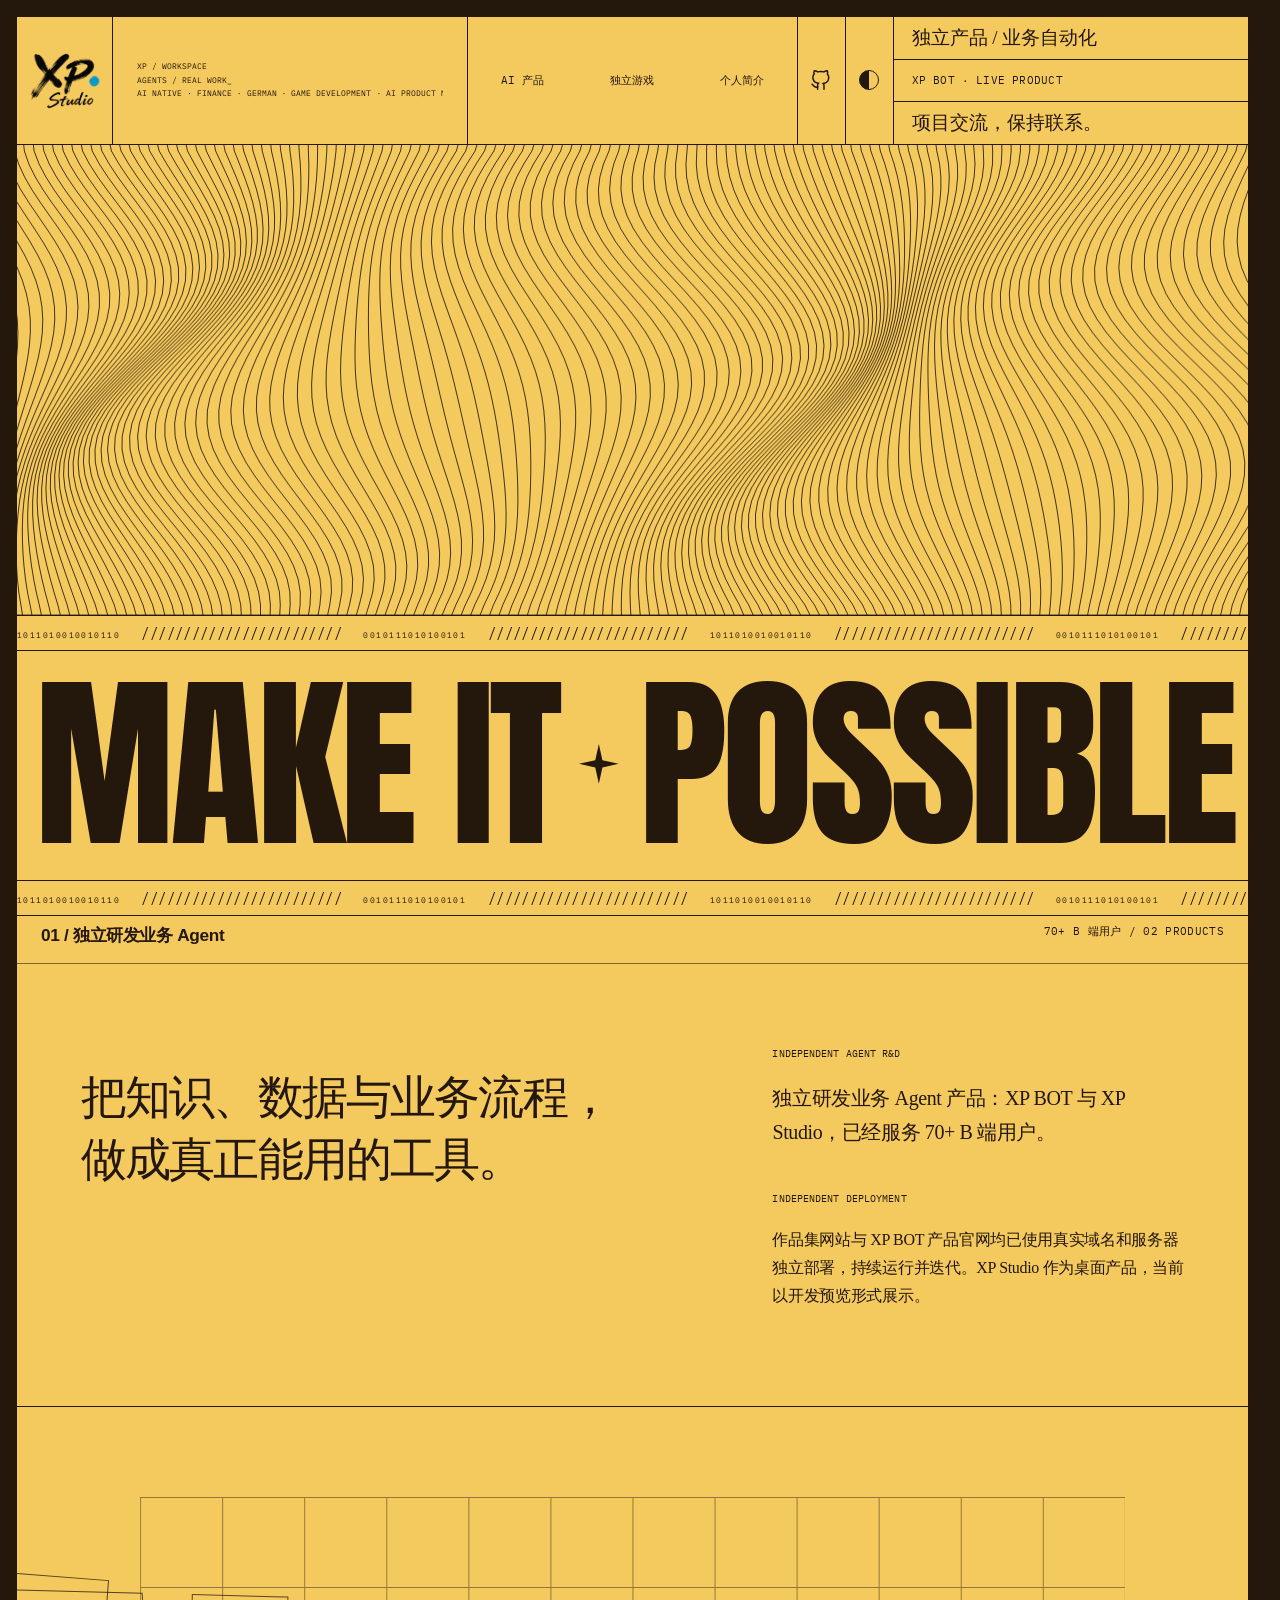
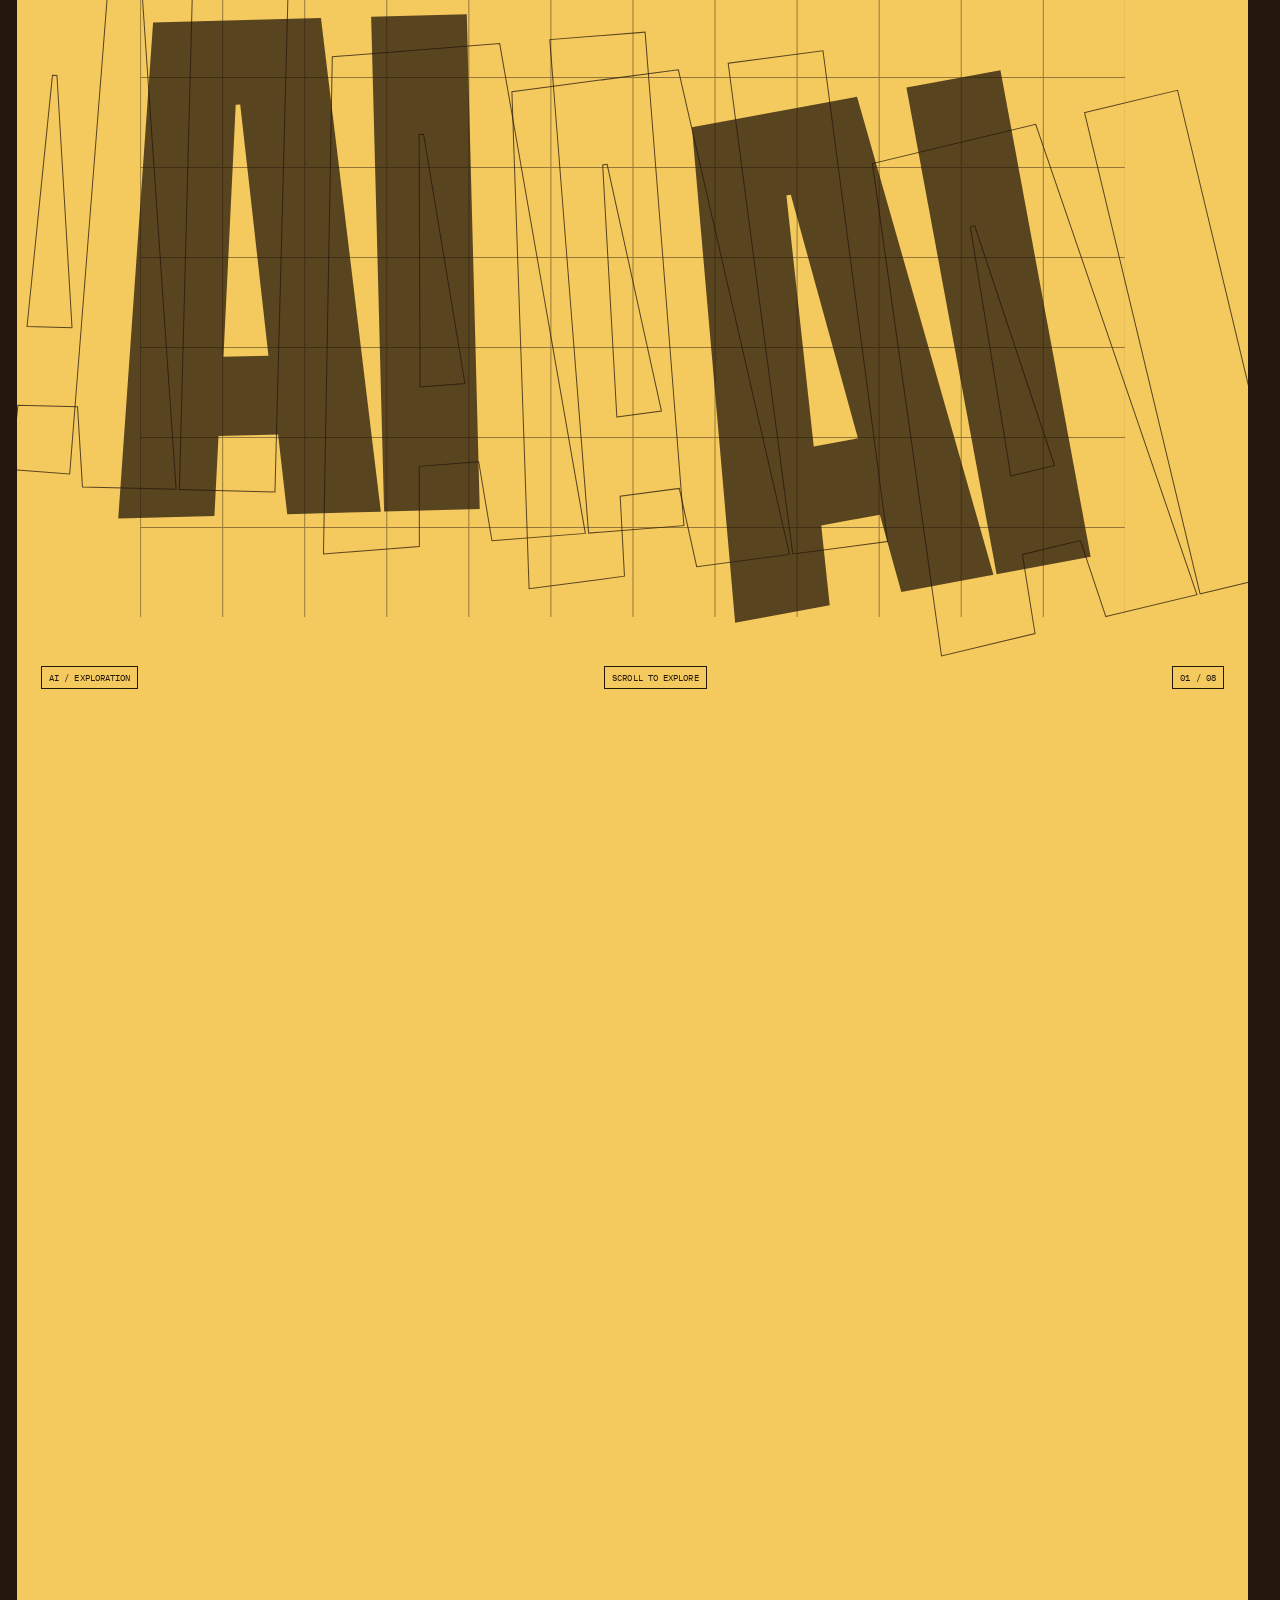
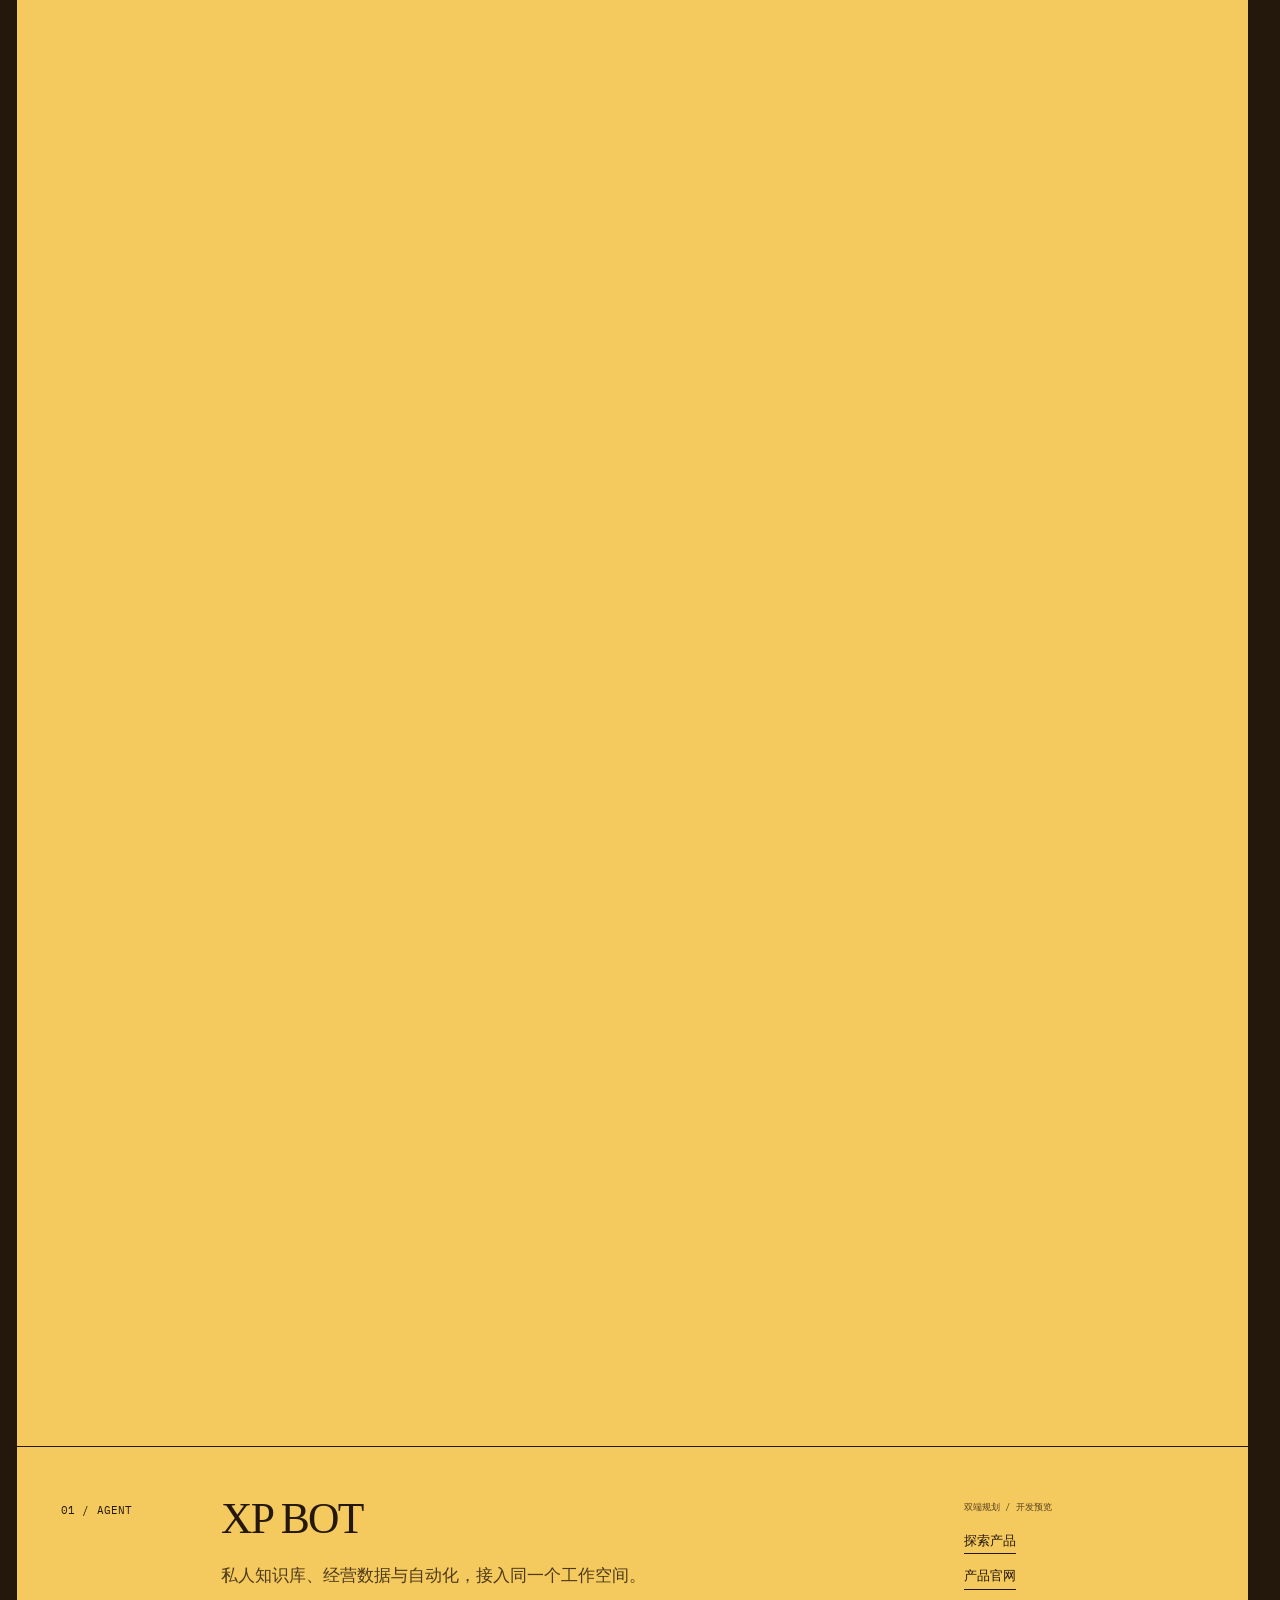
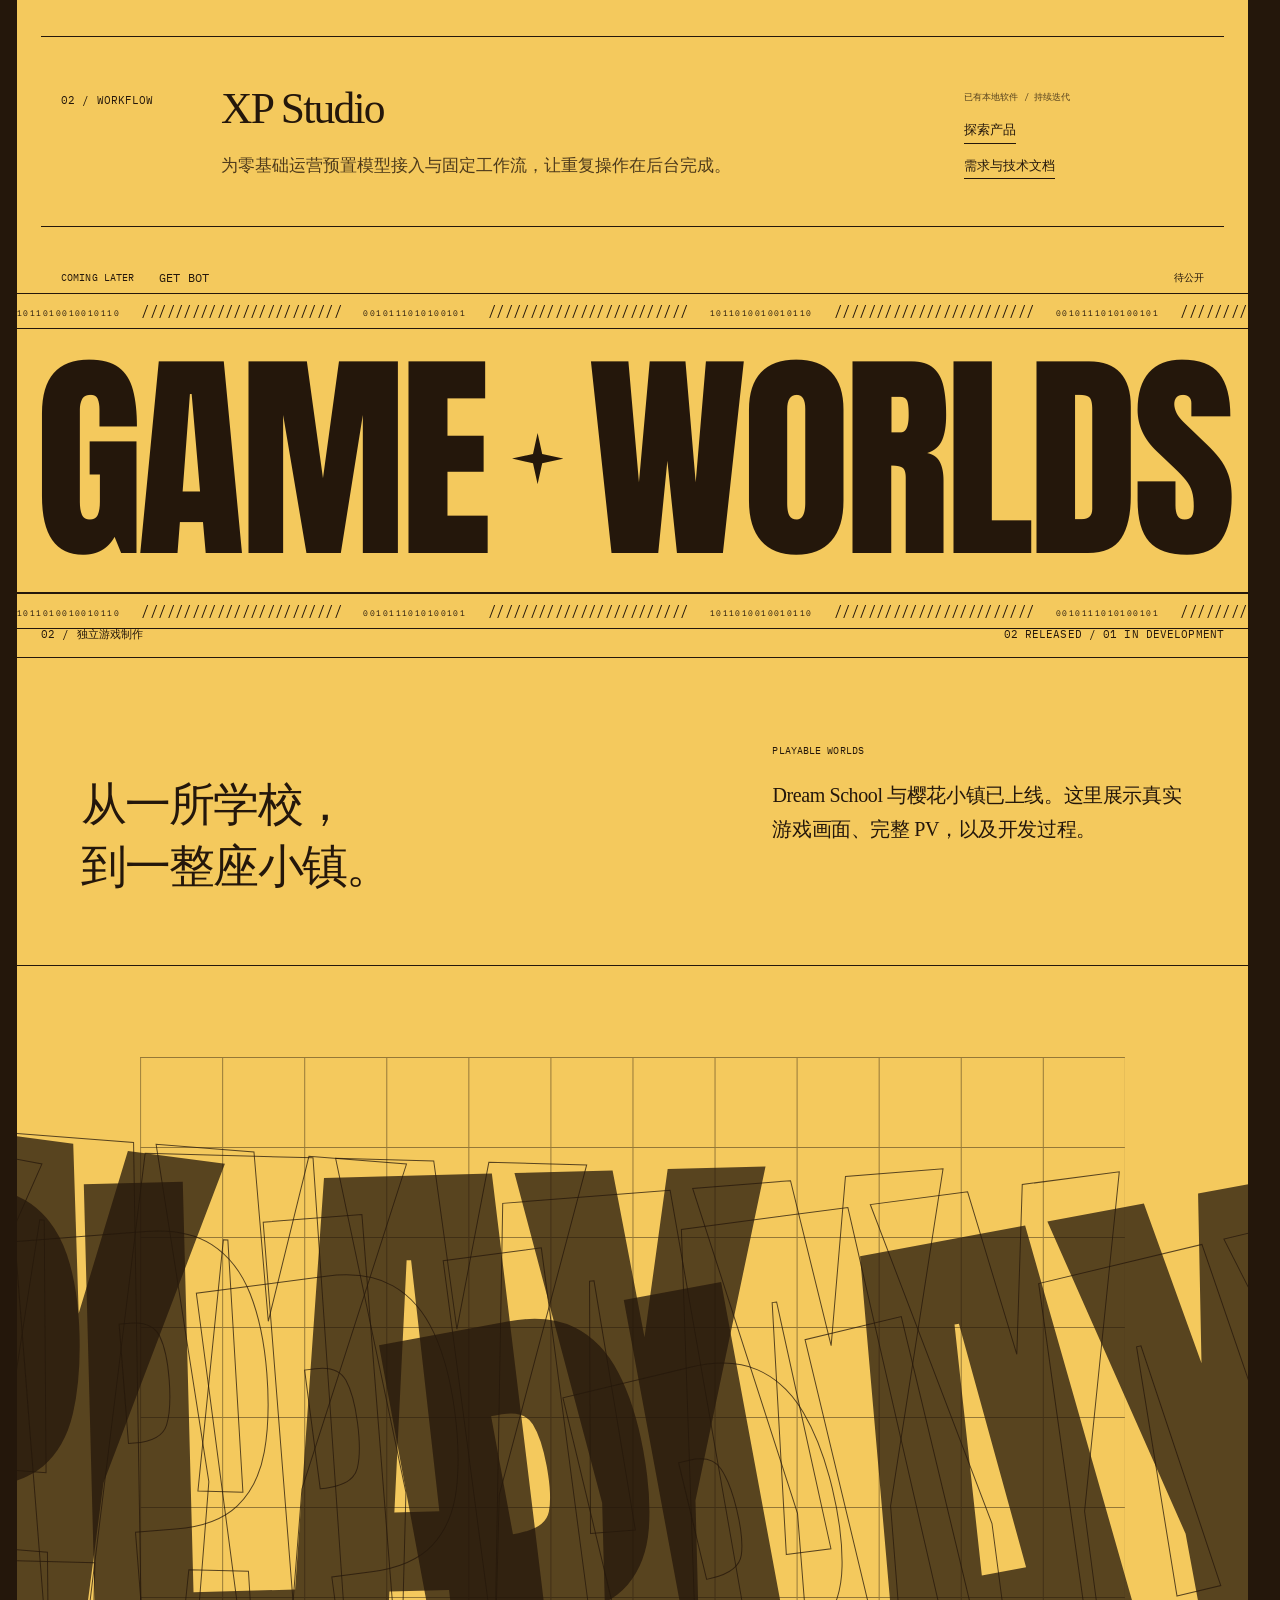
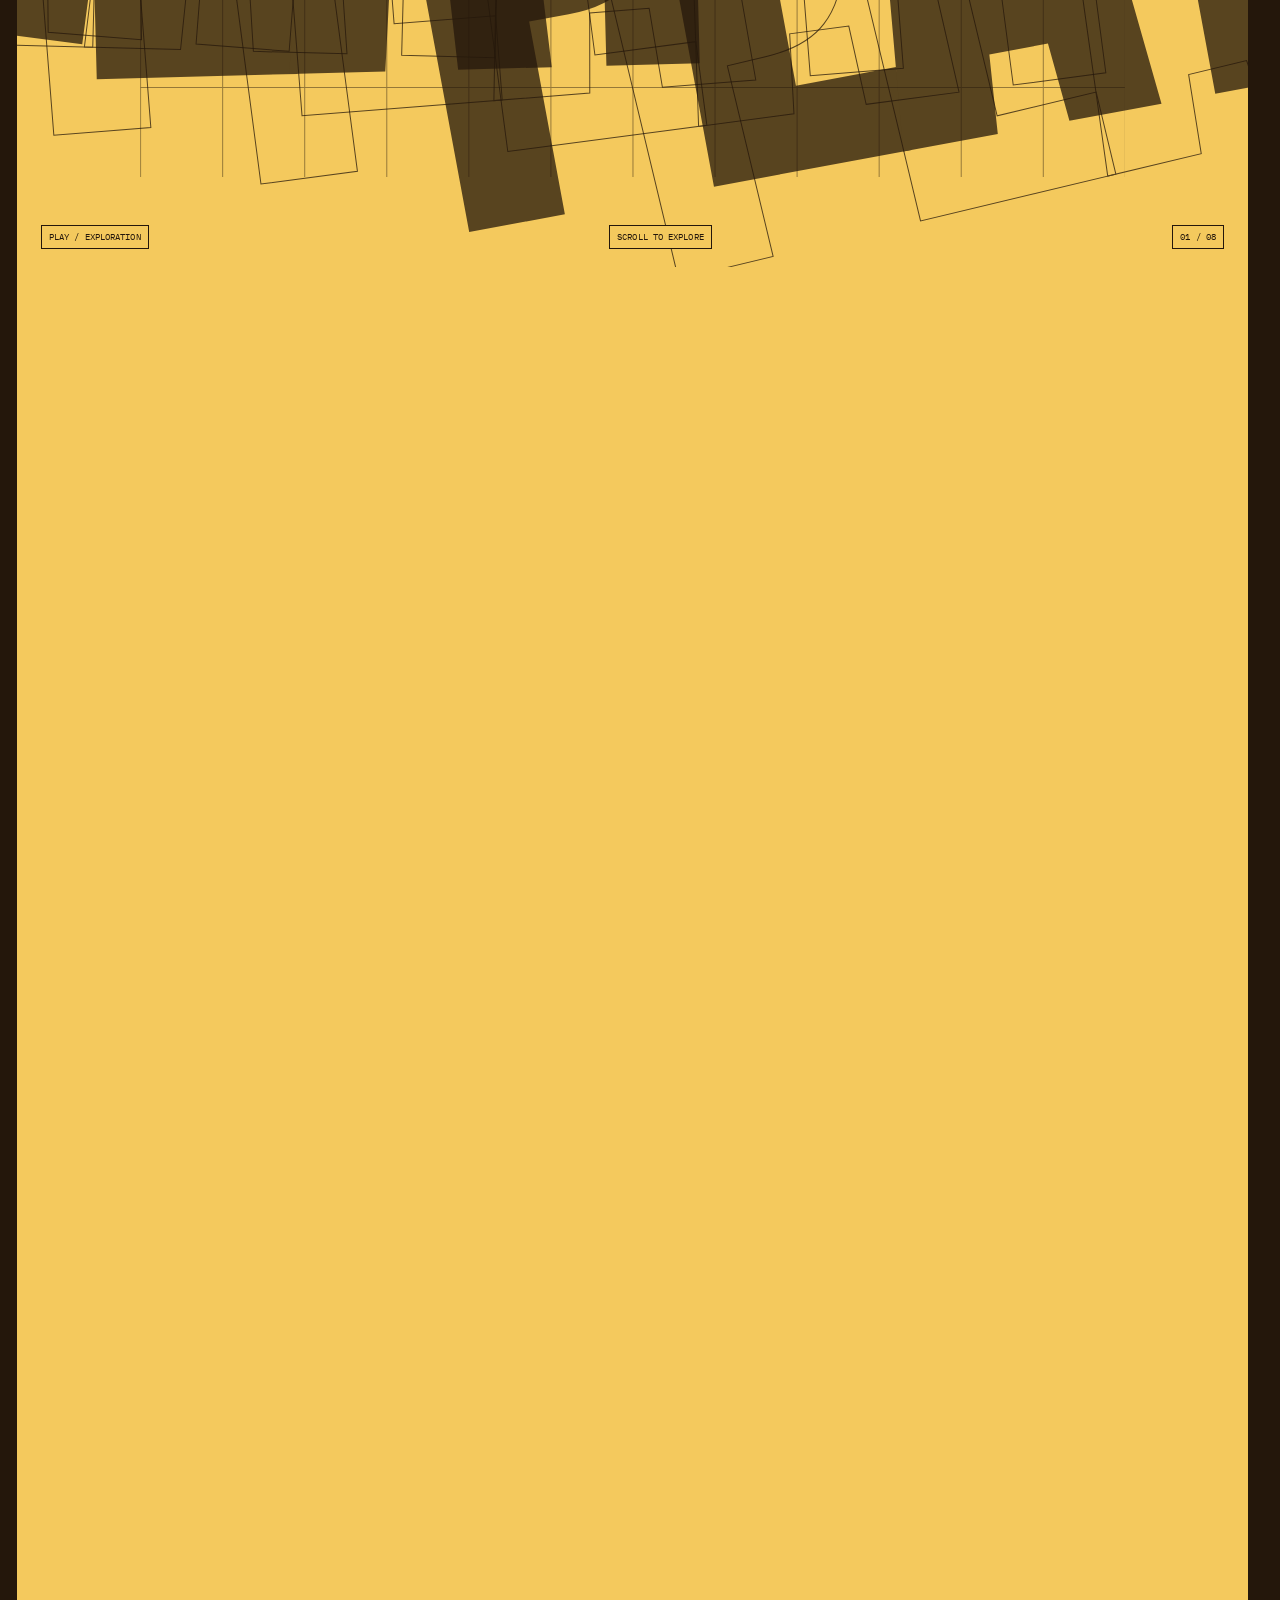
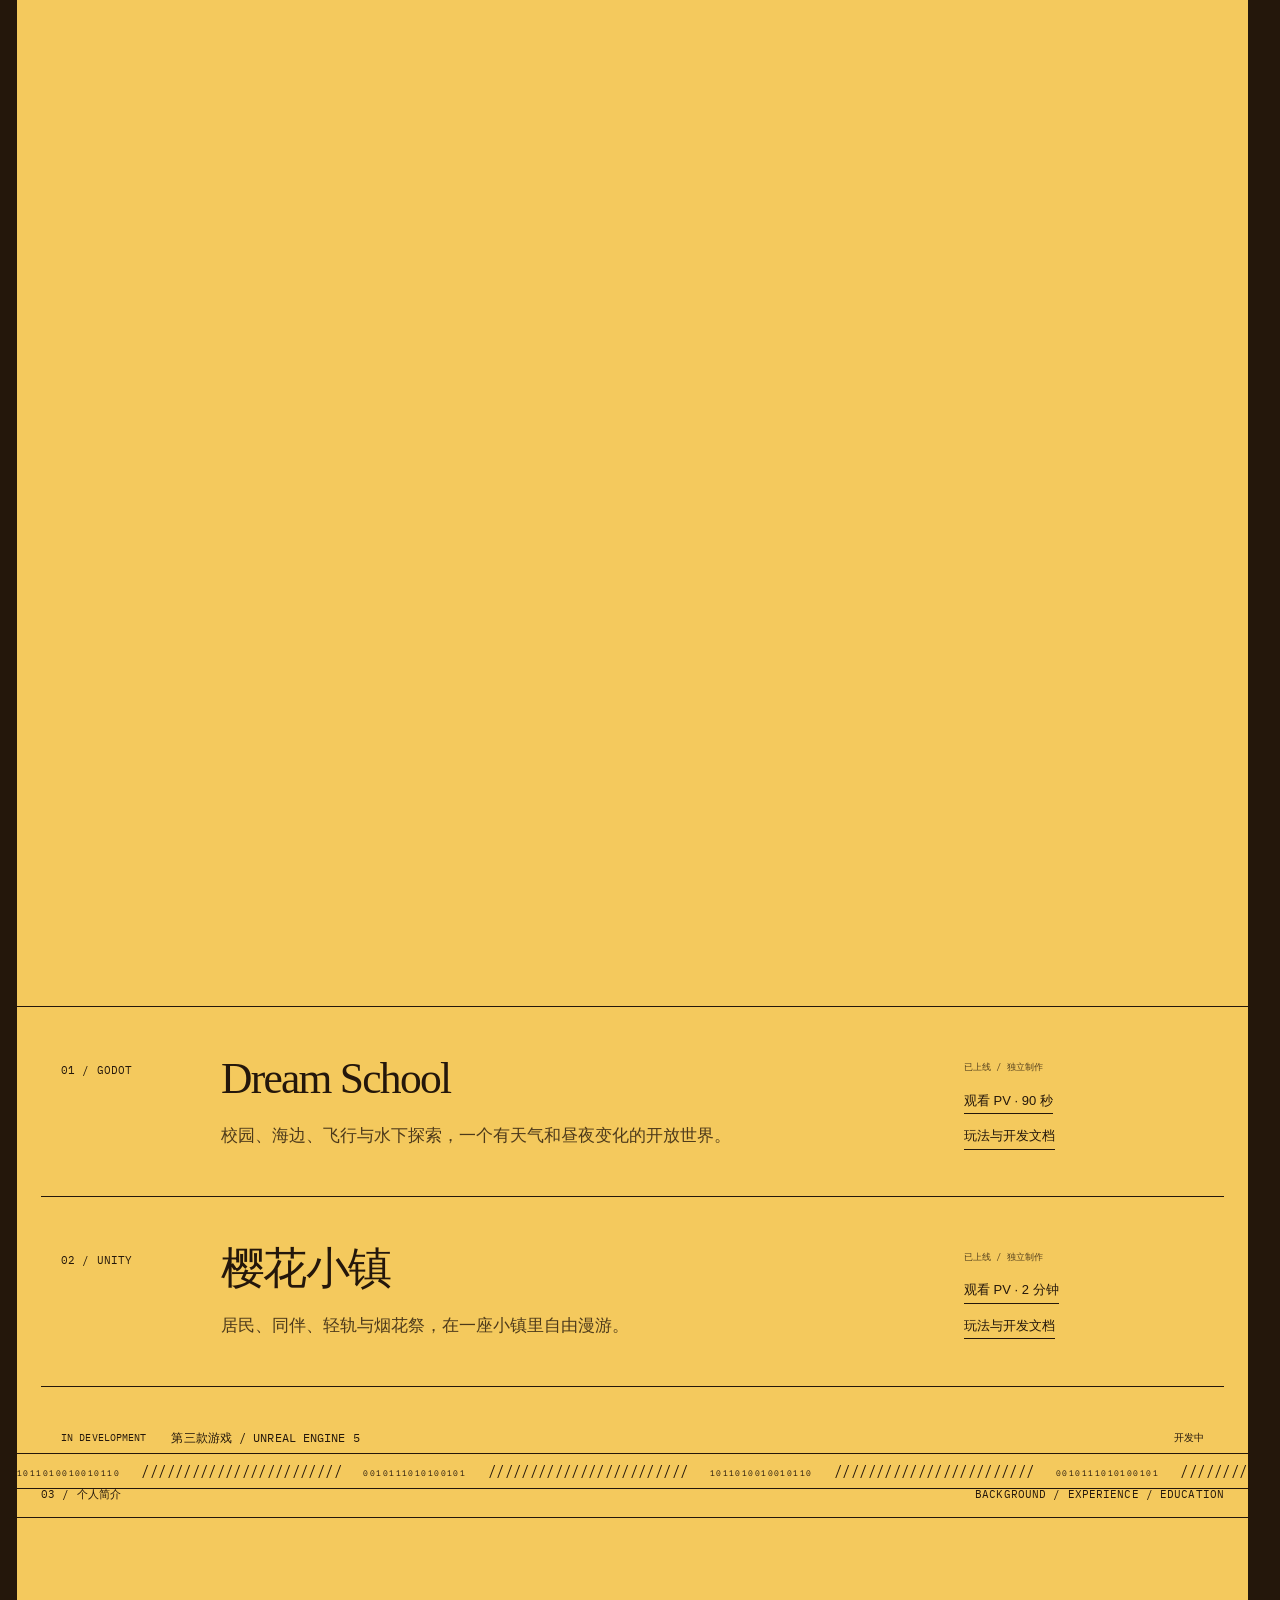
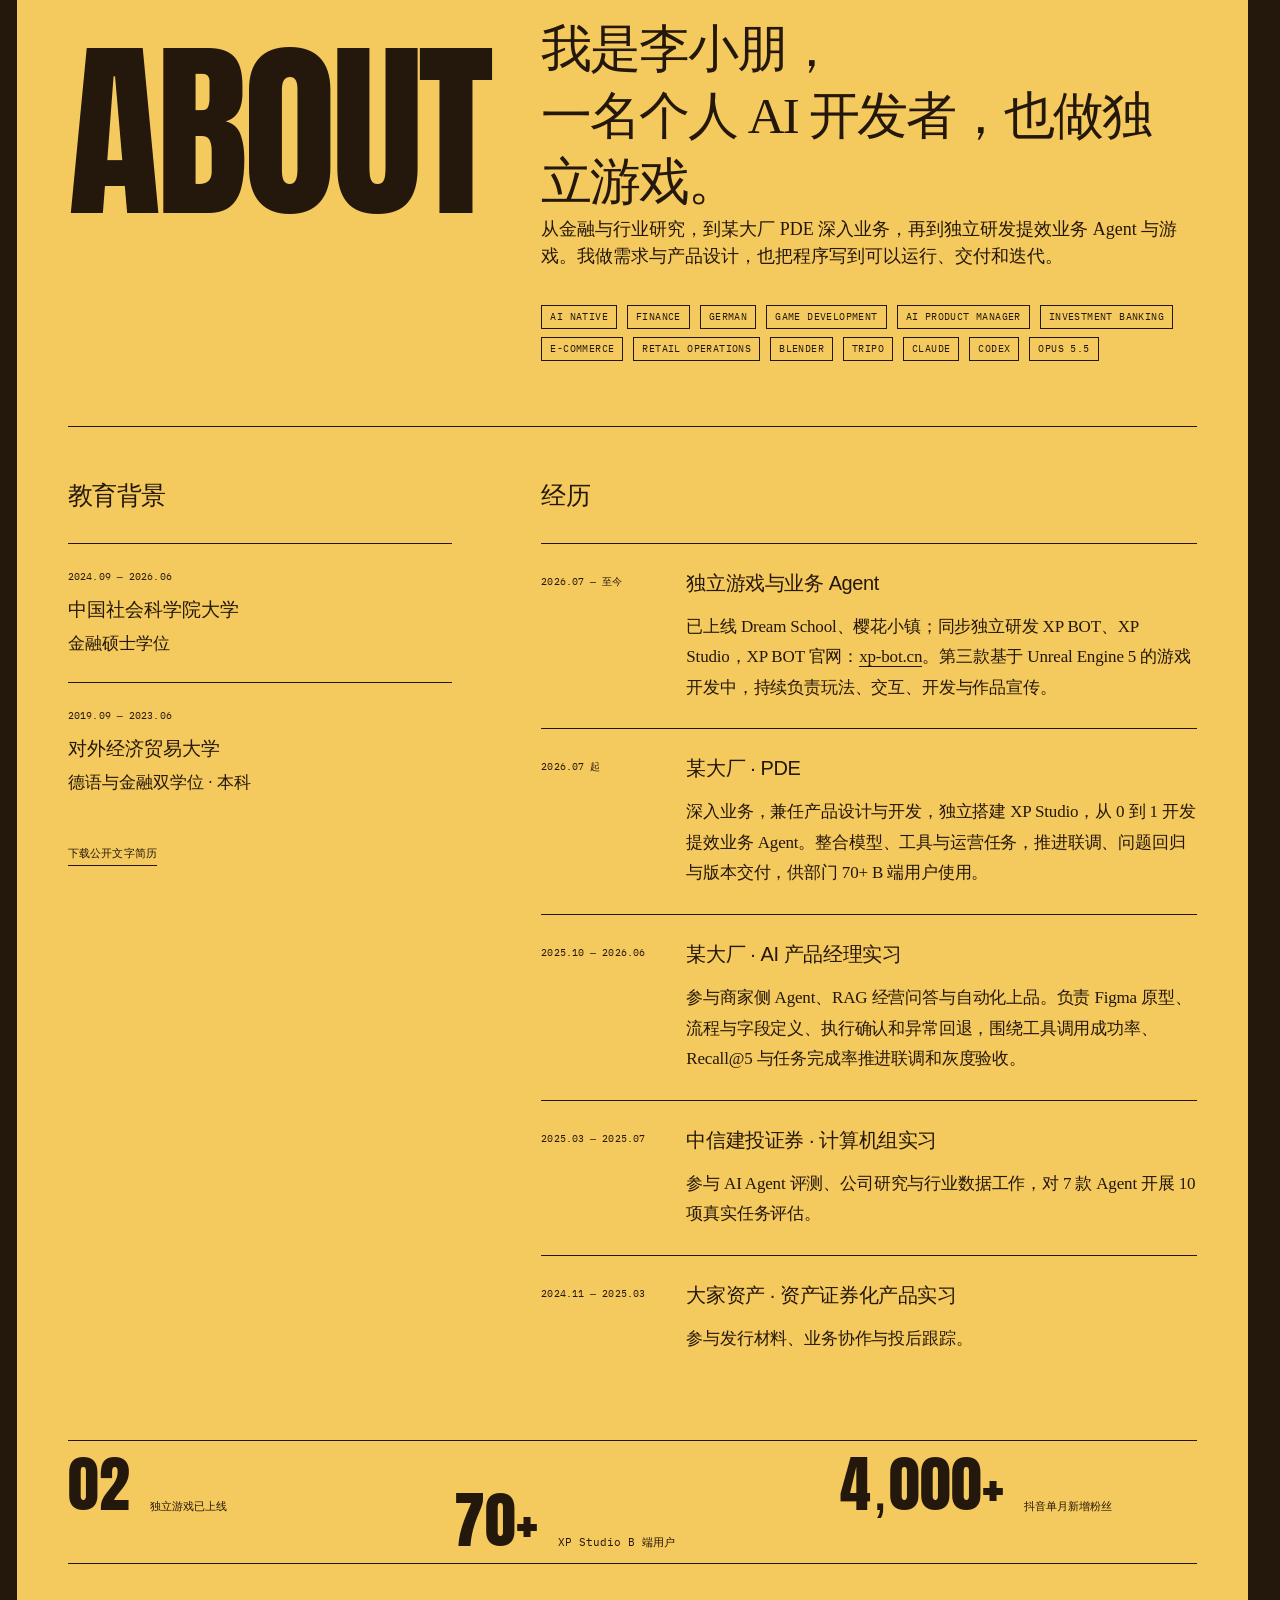
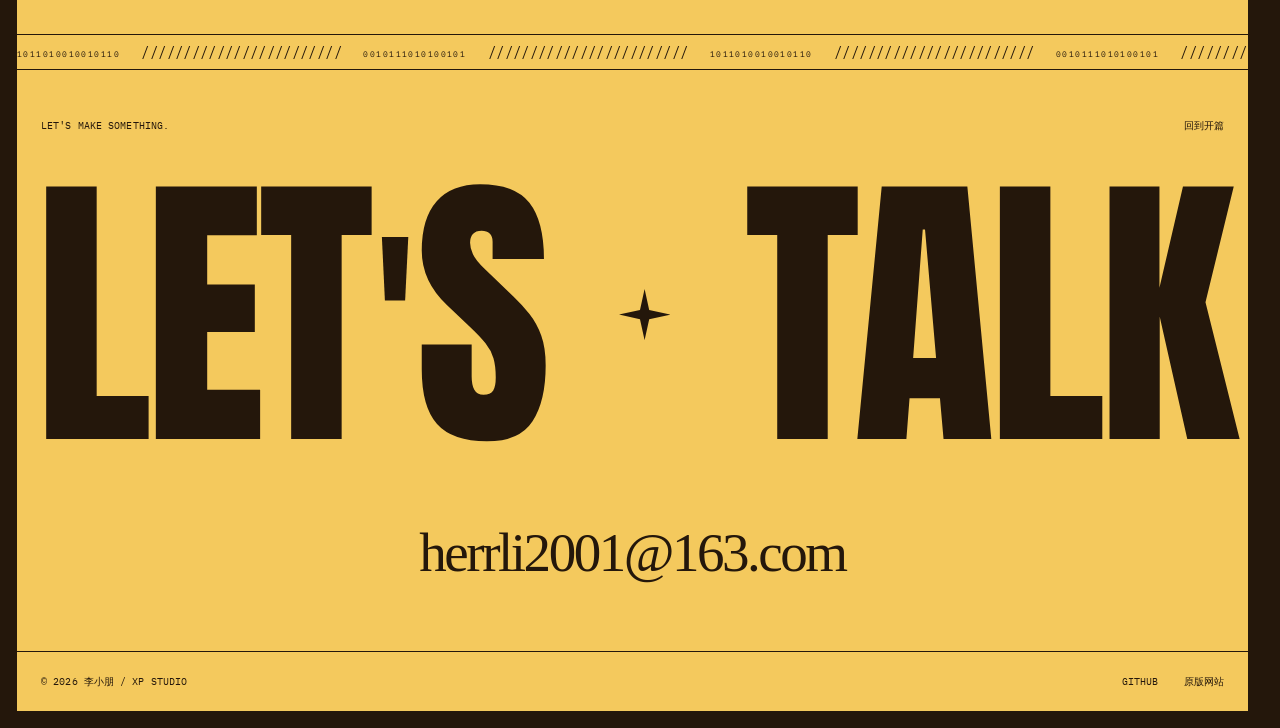
==== index.html @ 6f1ae1f6 "Publish MAKE IT POSSIBLE portfolio with Agents, games, and public profile Promote the reviewed warm-" ====
<!doctype html><html lang="zh-CN"><head><meta charset="utf-8"><meta name="viewport" content="width=device-width,initial-scale=1"><title>李小朋 / XP Studio — AI 产品与独立游戏</title><meta name="description" content="李小朋的独立作品：XP BOT、XP Studio、Dream School、樱花小镇。AI 产品、游戏实机与个人经历。"><meta name="theme-color" content="#f4c95d"><link rel="icon" href="assets/studio/brand-full.png"><link rel="stylesheet" href="assets/studio-kinetic.css?v=kinetic-03"><script defer src="assets/studio-runtime.js?v=kinetic-03"></script><script defer src="assets/studio-kinetic.js?v=kinetic-03"></script><script defer src="assets/studio-products.js?v=kinetic-03"></script><link rel="canonical" href="https://herr-li.com/"><meta property="og:title" content="李小朋 / XP Studio — MAKE IT POSSIBLE"><meta property="og:description" content="独立研发业务 Agent、独立游戏与个人经历。"><meta property="og:url" content="https://herr-li.com/"></head>
<body id="top"><a class="skip" href="#main">跳到作品</a><div class="site-shell">
<header class="kinetic-header"><a class="site-logo" href="#top" aria-label="XP Studio 首页"><img src="assets/studio/brand-full.png" alt="XP Studio 完整手写标志" width="74" height="74"></a><div class="header-console" aria-hidden="true"><span>XP / WORKSPACE</span><span data-console>LOADING IDEAS_</span><span class="keyword-marquee" data-keywords><span>AI NATIVE · FINANCE · GERMAN · GAME DEVELOPMENT · AI PRODUCT MANAGER · INVESTMENT BANKING · E-COMMERCE · RETAIL OPERATIONS · BLENDER · TRIPO · CLAUDE · CODEX · OPUS 5.5</span></span></div><nav aria-label="主导航"><a href="#agents" data-roll-link>AI 产品</a><a href="#work" data-roll-link>独立游戏</a><a href="#about" data-roll-link>个人简介</a></nav><a class="github-cell" href="https://github.com/herrli2001-rgb" target="_blank" rel="noopener noreferrer" aria-label="GitHub"><svg viewBox="0 0 24 24" aria-hidden="true"><path d="M9 19c-4.3 1.3-4.3-2.2-6-2.7m12 5v-3.4a3 3 0 0 0-.8-2.3c2.7-.3 5.5-1.3 5.5-6A4.6 4.6 0 0 0 18.4 6a4.3 4.3 0 0 0-.1-3.3s-1-.3-3.4 1.2a11.7 11.7 0 0 0-6.2 0C6.3 2.4 5.3 2.7 5.3 2.7A4.3 4.3 0 0 0 5.2 6a4.6 4.6 0 0 0-1.3 3.3c0 4.7 2.8 5.7 5.5 6a3 3 0 0 0-.8 2.3v3.7"/></svg></a><button class="contrast-toggle" aria-label="切换对比度" aria-pressed="false"><span aria-hidden="true"></span></button><div class="header-aside"><p>独立产品 / 业务自动化</p><a class="header-product magnetic" href="https://xp-bot.cn/" target="_blank" rel="noopener noreferrer">XP BOT · LIVE PRODUCT</a><a href="#contact" data-roll-link>项目交流，保持联系。</a></div></header>
<main id="main">
<section class="opening" id="agents" data-chapter="01" aria-labelledby="ai-title"><div class="wave-field" data-waves><canvas aria-hidden="true"></canvas><span class="wave-caption mono">HOLD / MOVE / EXPLORE</span></div><div class="bit-strip" aria-hidden="true"><div class="bit-track">1011010010010110 <i>////////////////////////</i> 0010111010100101 <i>////////////////////////</i> 1011010010010110 <i>////////////////////////</i> 0010111010100101 <i>////////////////////////</i> 1011010010010110 <i>////////////////////////</i> 0010111010100101 <i>////////////////////////</i> 1011010010010110 <i>////////////////////////</i> 0010111010100101 <i>////////////////////////</i> 1011010010010110 <i>////////////////////////</i> 0010111010100101 <i>////////////////////////</i> 1011010010010110 <i>////////////////////////</i> 0010111010100101 <i>////////////////////////</i> </div></div><div class="display-line display-line--motto" id="ai-title" role="heading" aria-level="1" aria-label="MAKE IT POSSIBLE"><span data-roll-word>MAKE IT</span><svg class="display-star" viewBox="0 0 100 100" aria-hidden="true"><path d="M50 0 59 41 100 50 59 59 50 100 41 59 0 50 41 41Z"/></svg><span data-roll-word>POSSIBLE</span></div><div class="bit-strip" aria-hidden="true"><div class="bit-track">1011010010010110 <i>////////////////////////</i> 0010111010100101 <i>////////////////////////</i> 1011010010010110 <i>////////////////////////</i> 0010111010100101 <i>////////////////////////</i> 1011010010010110 <i>////////////////////////</i> 0010111010100101 <i>////////////////////////</i> 1011010010010110 <i>////////////////////////</i> 0010111010100101 <i>////////////////////////</i> 1011010010010110 <i>////////////////////////</i> 0010111010100101 <i>////////////////////////</i> 1011010010010110 <i>////////////////////////</i> 0010111010100101 <i>////////////////////////</i> </div></div></section>
<div class="section-caption section-caption--ai mono"><span>01 / 独立研发业务 Agent</span><span>70+ B 端用户 / 02 PRODUCTS</span></div>
<section class="editorial-statement"><p>把知识、数据与业务流程，<br>做成真正能用的工具。</p><div><span class="mono">INDEPENDENT AGENT R&D</span><p>独立研发业务 Agent 产品：XP BOT 与 XP Studio，已经服务 70+ B 端用户。</p><span class="mono site-proof-label">INDEPENDENT DEPLOYMENT</span><p>作品集网站与 XP BOT 产品官网均已使用真实域名和服务器独立部署，持续运行并迭代。XP Studio 作为桌面产品，当前以开发预览形式展示。</p></div></section>
<section class="work-sequence" data-wall="ai" aria-label="AI 产品动态作品墙"><div class="wall-stage"><div class="wall-grid" aria-hidden="true"></div><div class="wall-ghosts"><span style="--ghost:0" aria-hidden="true">AI</span><span style="--ghost:1" aria-hidden="true">AI</span><span style="--ghost:2" aria-hidden="true">AI</span><span style="--ghost:3" aria-hidden="true">AI</span><span style="--ghost:4" aria-hidden="true">AI</span><span style="--ghost:5" aria-hidden="true">AI</span><span style="--ghost:6" aria-hidden="true">AI</span><span style="--ghost:7" aria-hidden="true">AI</span><span style="--ghost:8" aria-hidden="true">AI</span><span style="--ghost:9" aria-hidden="true">AI</span></div><div class="wall-gallery"><button class="work-tile" data-project="bot" data-wall-card aria-label="XP BOT：定时任务 / 界面实录"><span class="tile-inner"><img src="assets/products/bot-overview.jpg" alt="XP BOT / 定时任务 / 界面实录" width="1280" height="736" loading="lazy" draggable="false"><video data-tile-video="assets/products/bot-automation.mp4" muted loop playsinline preload="none" aria-hidden="true"></video><span class="tile-caption"><strong>XP BOT</strong><span>定时任务 / 界面实录</span><small>#01/08</small></span></span></button><button class="work-tile" data-project="studio" data-wall-card aria-label="XP Studio：首页 / Agent 工作台"><span class="tile-inner"><img src="assets/studio/xp-home.png" alt="XP Studio / 首页 / Agent 工作台" width="1280" height="736" loading="lazy" draggable="false"><span class="tile-caption"><strong>XP Studio</strong><span>首页 / Agent 工作台</span><small>#02/08</small></span></span></button><button class="work-tile" data-project="bot" data-wall-card aria-label="XP BOT：图片与模板 / 界面实录"><span class="tile-inner"><img src="assets/products/bot-templates.jpg" alt="XP BOT / 图片与模板 / 界面实录" width="1280" height="736" loading="lazy" draggable="false"><video data-tile-video="assets/products/bot-templates.mp4" muted loop playsinline preload="none" aria-hidden="true"></video><span class="tile-caption"><strong>XP BOT</strong><span>图片与模板 / 界面实录</span><small>#03/08</small></span></span></button><button class="work-tile" data-project="studio" data-wall-card aria-label="XP Studio：经营日报 / 空状态"><span class="tile-inner"><img src="assets/studio/xp-dashboard.png" alt="XP Studio / 经营日报 / 空状态" width="1280" height="736" loading="lazy" draggable="false"><span class="tile-caption"><strong>XP Studio</strong><span>经营日报 / 空状态</span><small>#04/08</small></span></span></button><button class="work-tile" data-project="bot" data-wall-card aria-label="XP BOT：接入与复用 / 已脱敏"><span class="tile-inner"><img src="assets/products/bot-setup.jpg" alt="XP BOT / 接入与复用 / 已脱敏" width="1280" height="736" loading="lazy" draggable="false"><span class="tile-caption"><strong>XP BOT</strong><span>接入与复用 / 已脱敏</span><small>#05/08</small></span></span></button><button class="work-tile" data-project="studio" data-wall-card aria-label="XP Studio：说人话 / 营销表达"><span class="tile-inner"><img src="assets/studio/xp-human.png" alt="XP Studio / 说人话 / 营销表达" width="1280" height="736" loading="lazy" draggable="false"><span class="tile-caption"><strong>XP Studio</strong><span>说人话 / 营销表达</span><small>#06/08</small></span></span></button><button class="work-tile" data-project="bot" data-wall-card aria-label="XP BOT：自动化 / 已脱敏"><span class="tile-inner"><img src="assets/products/bot-overview.jpg" alt="XP BOT / 自动化 / 已脱敏" width="1280" height="736" loading="lazy" draggable="false"><span class="tile-caption"><strong>XP BOT</strong><span>自动化 / 已脱敏</span><small>#07/08</small></span></span></button><button class="work-tile" data-project="studio" data-wall-card aria-label="XP Studio：搜索词 / 采集与分析"><span class="tile-inner"><img src="assets/studio/xp-search.png" alt="XP Studio / 搜索词 / 采集与分析" width="1280" height="736" loading="lazy" draggable="false"><span class="tile-caption"><strong>XP Studio</strong><span>搜索词 / 采集与分析</span><small>#08/08</small></span></span></button></div><div class="wall-caption mono"><span>AI / EXPLORATION</span><span>SCROLL TO EXPLORE</span><span data-wall-count>00 / 08</span></div></div></section>
<div class="project-index" aria-label="AI 产品项目索引"><article><span class="record-no mono">01 / AGENT</span><div><button class="record-title" data-project="bot" data-roll-link>XP BOT</button><p>私人知识库、经营数据与自动化，接入同一个工作空间。</p></div><div class="record-actions"><span class="mono">双端规划 / 开发预览</span><button data-project="bot">探索产品</button><a href="https://xp-bot.cn/" target="_blank" rel="noopener noreferrer">产品官网</a></div></article><article><span class="record-no mono">02 / WORKFLOW</span><div><button class="record-title" data-project="studio" data-roll-link>XP Studio</button><p>为零基础运营预置模型接入与固定工作流，让重复操作在后台完成。</p></div><div class="record-actions"><span class="mono">已有本地软件 / 持续迭代</span><button data-project="studio">探索产品</button><a href="docs/xp-studio-technical.html">需求与技术文档</a></div></article><div class="future-record mono"><span>COMING LATER</span><strong>get bot</strong><span>待公开</span></div></div>
<div class="bit-strip" aria-hidden="true"><div class="bit-track">1011010010010110 <i>////////////////////////</i> 0010111010100101 <i>////////////////////////</i> 1011010010010110 <i>////////////////////////</i> 0010111010100101 <i>////////////////////////</i> 1011010010010110 <i>////////////////////////</i> 0010111010100101 <i>////////////////////////</i> 1011010010010110 <i>////////////////////////</i> 0010111010100101 <i>////////////////////////</i> 1011010010010110 <i>////////////////////////</i> 0010111010100101 <i>////////////////////////</i> 1011010010010110 <i>////////////////////////</i> 0010111010100101 <i>////////////////////////</i> </div></div>
<section class="games-chapter" id="work" data-chapter="02" aria-labelledby="games-title"><div class="display-line display-line--games" id="games-title" role="heading" aria-level="2" aria-label="独立游戏制作"><span data-roll-word>GAME</span><svg class="display-star" viewBox="0 0 100 100" aria-hidden="true"><path d="M50 0 59 41 100 50 59 59 50 100 41 59 0 50 41 41Z"/></svg><span data-roll-word>WORLDS</span></div><div class="bit-strip" aria-hidden="true"><div class="bit-track">1011010010010110 <i>////////////////////////</i> 0010111010100101 <i>////////////////////////</i> 1011010010010110 <i>////////////////////////</i> 0010111010100101 <i>////////////////////////</i> 1011010010010110 <i>////////////////////////</i> 0010111010100101 <i>////////////////////////</i> 1011010010010110 <i>////////////////////////</i> 0010111010100101 <i>////////////////////////</i> 1011010010010110 <i>////////////////////////</i> 0010111010100101 <i>////////////////////////</i> 1011010010010110 <i>////////////////////////</i> 0010111010100101 <i>////////////////////////</i> </div></div><div class="section-caption mono"><span>02 / 独立游戏制作</span><span>02 RELEASED / 01 IN DEVELOPMENT</span></div><section class="editorial-statement"><p>从一所学校，<br>到一整座小镇。</p><div><span class="mono">PLAYABLE WORLDS</span><p>Dream School 与樱花小镇已上线。这里展示真实游戏画面、完整 PV，以及开发过程。</p></div></section><section class="work-sequence" data-wall="game" aria-label="独立游戏动态作品墙"><div class="wall-stage"><div class="wall-grid" aria-hidden="true"></div><div class="wall-ghosts"><span style="--ghost:0" aria-hidden="true">PLAY</span><span style="--ghost:1" aria-hidden="true">PLAY</span><span style="--ghost:2" aria-hidden="true">PLAY</span><span style="--ghost:3" aria-hidden="true">PLAY</span><span style="--ghost:4" aria-hidden="true">PLAY</span><span style="--ghost:5" aria-hidden="true">PLAY</span><span style="--ghost:6" aria-hidden="true">PLAY</span><span style="--ghost:7" aria-hidden="true">PLAY</span><span style="--ghost:8" aria-hidden="true">PLAY</span><span style="--ghost:9" aria-hidden="true">PLAY</span></div><div class="wall-gallery"><button class="work-tile" data-case="sakura" data-wall-card aria-label="樱花小镇：烟花祭 / 实机"><span class="tile-inner"><img src="assets/studio/sakura-cover.webp" alt="樱花小镇 / 烟花祭 / 实机" width="1280" height="736" loading="lazy" draggable="false"><video data-tile-video="assets/studio/sakura-loop.mp4" muted loop playsinline preload="none" aria-hidden="true"></video><span class="tile-caption"><strong>樱花小镇</strong><span>烟花祭 / 实机</span><small>#01/08</small></span></span></button><button class="work-tile" data-case="dream" data-wall-card aria-label="Dream School：校园 / 实机"><span class="tile-inner"><img src="assets/portfolio/dream-campus.webp" alt="Dream School / 校园 / 实机" width="1280" height="736" loading="lazy" draggable="false"><video data-tile-video="assets/portfolio/dream-preview.mp4" muted loop playsinline preload="none" aria-hidden="true"></video><span class="tile-caption"><strong>Dream School</strong><span>校园 / 实机</span><small>#02/08</small></span></span></button><button class="work-tile" data-case="sakura" data-wall-card aria-label="樱花小镇：街道 / 实机"><span class="tile-inner"><img src="assets/portfolio/sakura-street.webp" alt="樱花小镇 / 街道 / 实机" width="1280" height="736" loading="lazy" draggable="false"><span class="tile-caption"><strong>樱花小镇</strong><span>街道 / 实机</span><small>#03/08</small></span></span></button><button class="work-tile" data-case="dream" data-wall-card aria-label="Dream School：海边 / 实机"><span class="tile-inner"><img src="assets/portfolio/dream-ocean.webp" alt="Dream School / 海边 / 实机" width="1280" height="736" loading="lazy" draggable="false"><span class="tile-caption"><strong>Dream School</strong><span>海边 / 实机</span><small>#04/08</small></span></span></button><button class="work-tile" data-case="sakura" data-wall-card aria-label="樱花小镇：居民与烟花 / 实机"><span class="tile-inner"><img src="assets/portfolio/sakura-festival.webp" alt="樱花小镇 / 居民与烟花 / 实机" width="1280" height="736" loading="lazy" draggable="false"><span class="tile-caption"><strong>樱花小镇</strong><span>居民与烟花 / 实机</span><small>#05/08</small></span></span></button><button class="work-tile" data-case="dream" data-wall-card aria-label="Dream School：交通 / 实机"><span class="tile-inner"><img src="assets/portfolio/dream-train.webp" alt="Dream School / 交通 / 实机" width="1280" height="736" loading="lazy" draggable="false"><span class="tile-caption"><strong>Dream School</strong><span>交通 / 实机</span><small>#06/08</small></span></span></button><button class="work-tile" data-case="sakura" data-wall-card aria-label="樱花小镇：漫游 / 实机"><span class="tile-inner"><img src="assets/portfolio/sakura-day.webp" alt="樱花小镇 / 漫游 / 实机" width="1280" height="736" loading="lazy" draggable="false"><span class="tile-caption"><strong>樱花小镇</strong><span>漫游 / 实机</span><small>#07/08</small></span></span></button><button class="work-tile" data-case="dream" data-wall-card aria-label="Dream School：课堂 / 实机"><span class="tile-inner"><img src="assets/portfolio/dream-classroom.webp" alt="Dream School / 课堂 / 实机" width="1280" height="736" loading="lazy" draggable="false"><span class="tile-caption"><strong>Dream School</strong><span>课堂 / 实机</span><small>#08/08</small></span></span></button></div><div class="wall-caption mono"><span>PLAY / EXPLORATION</span><span>SCROLL TO EXPLORE</span><span data-wall-count>00 / 08</span></div></div></section><div class="project-index" aria-label="游戏项目索引"><article><span class="record-no mono">01 / GODOT</span><div><button class="record-title" data-case="dream" data-roll-link>Dream School</button><p>校园、海边、飞行与水下探索，一个有天气和昼夜变化的开放世界。</p></div><div class="record-actions"><span class="mono">已上线 / 独立制作</span><button data-film="dream">观看 PV · 90 秒</button><button data-case="dream">玩法与开发文档</button></div></article><article><span class="record-no mono">02 / UNITY</span><div><button class="record-title" data-case="sakura" data-roll-link>樱花小镇</button><p>居民、同伴、轻轨与烟花祭，在一座小镇里自由漫游。</p></div><div class="record-actions"><span class="mono">已上线 / 独立制作</span><button data-film="sakura">观看 PV · 2 分钟</button><button data-case="sakura">玩法与开发文档</button></div></article><div class="future-record mono"><span>IN DEVELOPMENT</span><strong>第三款游戏 / Unreal Engine 5</strong><span>开发中</span></div></div></section>
<div class="bit-strip" aria-hidden="true"><div class="bit-track">1011010010010110 <i>////////////////////////</i> 0010111010100101 <i>////////////////////////</i> 1011010010010110 <i>////////////////////////</i> 0010111010100101 <i>////////////////////////</i> 1011010010010110 <i>////////////////////////</i> 0010111010100101 <i>////////////////////////</i> 1011010010010110 <i>////////////////////////</i> 0010111010100101 <i>////////////////////////</i> 1011010010010110 <i>////////////////////////</i> 0010111010100101 <i>////////////////////////</i> 1011010010010110 <i>////////////////////////</i> 0010111010100101 <i>////////////////////////</i> </div></div>
<section class="personal-chapter" id="about" data-chapter="03" aria-labelledby="about-title"><div class="section-caption mono"><span>03 / 个人简介</span><span>BACKGROUND / EXPERIENCE / EDUCATION</span></div><div class="about-top"><h2 id="about-title" data-roll-word>ABOUT</h2><div><p class="about-lede">我是李小朋，<br>一名个人 AI 开发者，也做独立游戏。</p><p>从金融与行业研究，到某大厂 PDE 深入业务，再到独立研发提效业务 Agent 与游戏。我做需求与产品设计，也把程序写到可以运行、交付和迭代。</p><div class="keyword-cloud" aria-label="Personal keywords"><span class="magnetic">AI NATIVE</span><span class="magnetic">FINANCE</span><span class="magnetic">GERMAN</span><span class="magnetic">GAME DEVELOPMENT</span><span class="magnetic">AI PRODUCT MANAGER</span><span class="magnetic">INVESTMENT BANKING</span><span class="magnetic">E-COMMERCE</span><span class="magnetic">RETAIL OPERATIONS</span><span class="magnetic">BLENDER</span><span class="magnetic">TRIPO</span><span class="magnetic">CLAUDE</span><span class="magnetic">CODEX</span><span class="magnetic">OPUS 5.5</span></div></div></div><div class="resume-grid"><section><h3>教育背景</h3><article class="education-row"><span class="mono">2024.09 — 2026.06</span><h4>中国社会科学院大学</h4><p>金融硕士学位</p></article><article class="education-row"><span class="mono">2019.09 — 2023.06</span><h4>对外经济贸易大学</h4><p>德语与金融双学位 · 本科</p></article><a class="resume-download mono" href="docs/lixiaopeng-profile.txt" download>下载公开文字简历</a></section><section class="experience"><h3>经历</h3><article><time class="mono">2026.07 — 至今</time><div><h4>独立游戏与业务 Agent</h4><p>已上线 Dream School、樱花小镇；同步独立研发 XP BOT、XP Studio，XP BOT 官网：<a class="inline-link" href="https://xp-bot.cn/" target="_blank" rel="noopener noreferrer">xp-bot.cn</a>。第三款基于 Unreal Engine 5 的游戏开发中，持续负责玩法、交互、开发与作品宣传。</p></div></article><article><time class="mono">2026.07 起</time><div><h4>某大厂 · PDE</h4><p>深入业务，兼任产品设计与开发，独立搭建 XP Studio，从 0 到 1 开发提效业务 Agent。整合模型、工具与运营任务，推进联调、问题回归与版本交付，供部门 70+ B 端用户使用。</p></div></article><article><time class="mono">2025.10 — 2026.06</time><div><h4>某大厂 · AI 产品经理实习</h4><p>参与商家侧 Agent、RAG 经营问答与自动化上品。负责 Figma 原型、流程与字段定义、执行确认和异常回退，围绕工具调用成功率、Recall@5 与任务完成率推进联调和灰度验收。</p></div></article><article><time class="mono">2025.03 — 2025.07</time><div><h4>中信建投证券 · 计算机组实习</h4><p>参与 AI Agent 评测、公司研究与行业数据工作，对 7 款 Agent 开展 10 项真实任务评估。</p></div></article><article><time class="mono">2024.11 — 2025.03</time><div><h4>大家资产 · 资产证券化产品实习</h4><p>参与发行材料、业务协作与投后跟踪。</p></div></article></section></div><div class="result-band"><div><strong>02</strong><span>独立游戏已上线</span></div><div><strong>70+</strong><span>XP Studio B 端用户</span></div><div><strong>4,000+</strong><span>抖音单月新增粉丝</span></div></div></section>
<div class="bit-strip" aria-hidden="true"><div class="bit-track">1011010010010110 <i>////////////////////////</i> 0010111010100101 <i>////////////////////////</i> 1011010010010110 <i>////////////////////////</i> 0010111010100101 <i>////////////////////////</i> 1011010010010110 <i>////////////////////////</i> 0010111010100101 <i>////////////////////////</i> 1011010010010110 <i>////////////////////////</i> 0010111010100101 <i>////////////////////////</i> 1011010010010110 <i>////////////////////////</i> 0010111010100101 <i>////////////////////////</i> 1011010010010110 <i>////////////////////////</i> 0010111010100101 <i>////////////////////////</i> </div></div>
<footer class="contact-chapter" id="contact"><div class="contact-meta mono"><span>LET'S MAKE SOMETHING.</span><a href="#top">回到开篇</a></div><a class="display-line contact-title" href="mailto:herrli2001@163.com" aria-label="发送邮件联系李小朋"><span data-roll-word>LET'S</span><svg class="display-star" viewBox="0 0 100 100" aria-hidden="true"><path d="M50 0 59 41 100 50 59 59 50 100 41 59 0 50 41 41Z"/></svg><span data-roll-word>TALK</span></a><a class="contact-email" href="mailto:herrli2001@163.com">herrli2001@163.com</a><div class="footer-base mono"><span>© 2026 李小朋 / XP STUDIO</span><div><a href="https://github.com/herrli2001-rgb" target="_blank" rel="noopener noreferrer">GITHUB</a><a href="original.html">原版网站</a></div></div></footer>
</main></div>
<dialog class="product-dialog" id="bot-product-dialog" aria-labelledby="bot-product-title"><div class="dialog-bar"><span class="mono">01 / XP BOT</span><button data-close aria-label="关闭 XP BOT 产品介绍">关闭</button></div><div class="product-dialog-content"><article class="bot-product" id="xp-bot" aria-labelledby="bot-product-title">

<div class="bot-product-heading" data-reveal><div><h3 id="bot-product-title">XP BOT</h3><p class="bot-tagline">繁事，简办。</p></div><div class="bot-introduction"><p>私人知识、经营数据与自动化，一个工作空间。</p><div class="product-actions"><a class="dark-button" href="https://xp-bot.cn/" target="_blank" rel="noopener noreferrer">访问产品官网 </a><a class="text-button" href="docs/xp-bot-technical.html">产品设计与技术方案 </a></div></div></div>
<div class="bot-demo" data-bot-demo data-reveal>
<div class="bot-feature-list" role="tablist" aria-label="XP BOT 产品功能" aria-orientation="vertical">
<button class="bot-tab" id="bot-tab-automation" role="tab" aria-selected="true" aria-controls="bot-demo-panel" data-bot-feature="automation"><span class="bot-tab-title"><small>01</small>定时自动化</span><span class="bot-feature-copy"><span><strong>把走通的工作方法，交给 Agent 接着做。</strong><span>经营监管、对应表、商品上新、素材巡检与新品申报。沉淀成可复用流程，按计划执行、核验并交付。</span></span></span></button>
<button class="bot-tab" id="bot-tab-knowledge" role="tab" aria-selected="false" aria-controls="bot-demo-panel" tabindex="-1" data-bot-feature="knowledge"><span class="bot-tab-title"><small>02</small>私人知识库</span><span class="bot-feature-copy"><span><strong>不用再从头翻资料，带着出处找答案。</strong><span>选定自己的文档与资料，经解析、整理和向量索引后检索。让日常积累，成为可以持续使用的知识。</span></span></span></button>
<button class="bot-tab" id="bot-tab-templates" role="tab" aria-selected="false" aria-controls="bot-demo-panel" tabindex="-1" data-bot-feature="templates"><span class="bot-tab-title"><small>03</small>图片与模板</span><span class="bot-feature-copy"><span><strong>好风格，不必每次重新开始。</strong><span>保存参考图、构图与创作规则。换内容时沿用模板，让反复使用的要求留在工作空间。</span></span></span></button>
<button class="bot-tab" id="bot-tab-setup" role="tab" aria-selected="false" aria-controls="bot-demo-panel" tabindex="-1" data-bot-feature="setup"><span class="bot-tab-title"><small>04</small>接入与复用</span><span class="bot-feature-copy"><span><strong>少一些环境配置，多一些真正的工作。</strong><span>预置接入路径与 Python 工具环境。已有授权后填写自己的 API Key；再把跑通的方法整理成 Skill，下一次接着用。</span></span></span></button>
</div>
<p class="bot-mobile-summary" aria-live="polite"><strong>把走通的工作方法，交给 Agent 接着做。</strong><span>经营监管、对应表、商品上新、素材巡检与新品申报。沉淀成可复用流程，按计划执行、核验并交付。</span></p>
<div class="bot-demo-stage" id="bot-demo-panel" role="tabpanel" aria-labelledby="bot-tab-automation">
<div class="bot-visual-plane"><div class="bot-screen" data-tilt><div class="bot-media"><img id="bot-demo-image" src="assets/products/bot-overview.jpg" width="1280" height="736" loading="lazy" alt="XP BOT 定时任务真实软件界面，账号、地址及项目明细已遮挡"><video id="bot-demo-video" muted loop playsinline preload="none" aria-hidden="true"></video></div>
<div class="bot-knowledge-flow" hidden><div class="knowledge-topline"><span>XP BOT / PRIVATE KNOWLEDGE</span><span>流程示意</span></div><h4>让积累，<br>成为下一次的答案。</h4><div class="knowledge-inputs"><span>文档</span><span>链接</span><span>图片</span><span>视频资料</span></div><div class="knowledge-route" aria-hidden="true"><i></i></div><div class="knowledge-index"><span class="knowledge-spark" aria-hidden="true">✳</span><div><strong>你的私人知识库</strong><span>解析 · 分块 · 向量索引</span></div></div><div class="knowledge-output"><span>自然提问</span><span aria-hidden="true">·</span><span>检索相关内容</span><span aria-hidden="true">·</span><span>回查原文</span></div><p>功能流程示意 · 完整知识库问答实录待补录</p></div><div class="glare" aria-hidden="true"></div></div></div>
<div class="bot-screen-caption"><p id="bot-demo-caption" aria-live="polite">定时任务 · 真实界面实录，敏感信息已遮挡</p><div><button class="bot-play" data-bot-play aria-label="播放 XP BOT 实机演示" aria-pressed="false"><svg viewBox="0 0 20 20" aria-hidden="true"><path d="m7 4 9 6-9 6Z"/></svg><span>播放实机</span></button><button class="bot-expand" data-bot-expand aria-label="放大 XP BOT 当前界面"><svg viewBox="0 0 20 20" aria-hidden="true"><path d="M3 8V3h5m4 0h5v5M3 12v5h5m4 0h5v-5"/></svg></button></div></div>
</div></div>
<div class="bot-facts" data-reveal><div><span>05 / 真实流程</span><h4>从经营监管，到商品上新。</h4></div><div><span>RAG / 知识检索</span><h4>资料自己选，答案可回查。</h4></div><div><span>SKILL / 方法沉淀</span><h4>做好一次，下次接着用。</h4></div></div>
<div class="product-footnote"><span>面向 macOS 与 Windows 双端开发。</span><span>当前为开发预览，公开安装包尚在准备。</span></div>
</article>
<a class="doc-link" href="docs/xp-bot-technical.html">阅读完整产品设计与技术方案</a></div></dialog>
<dialog class="product-dialog" id="studio-product-dialog" aria-labelledby="studio-product-title"><div class="dialog-bar"><span class="mono">02 / XP STUDIO</span><button data-close aria-label="关闭 XP Studio 产品介绍">关闭</button></div><div class="product-dialog-content"><article class="studio-product" id="xp-studio" aria-labelledby="studio-product-title">
<div class="xp-product-heading" data-reveal><p class="product-kicker">为零基础运营设计</p><h3 id="studio-product-title">XP Studio</h3><p>把重复操作，交给工作流。</p></div>
<div class="product-demo" data-reveal><div class="feature-list" role="tablist" aria-label="XP Studio 产品功能" aria-orientation="vertical">
<button class="feature-tab" role="tab" id="xp-tab-home" aria-controls="xp-demo-panel" aria-selected="true" data-product="home"><span class="feature-title">一键接入</span><span class="feature-copy"><span class="feature-copy-inner"><span class="feature-summary">内置 CC Switch，预埋 Codex 与 Claude Code 的接入路径。填入 API，即可开始使用。</span><span class="feature-description">获取 API、使用指南、大模型扫盲与消费监控入口就近提供；预设客户端上限与 Agent 参数，减少首次配置。</span></span></span></button>
<button class="feature-tab" role="tab" id="xp-tab-dashboard" aria-controls="xp-demo-panel" aria-selected="false" tabindex="-1" data-product="dashboard"><span class="feature-title">经营日报</span><span class="feature-copy"><span class="feature-copy-inner"><span class="feature-summary">约 1 小时的数据采集，缩短到约 10 分钟。</span><span class="feature-description">将固定 workflow 做成自动化程序，再由 Agent 调度和监控。采集在后台运行，让运营回到分析与决策。</span></span></span></button>
<button class="feature-tab" role="tab" id="xp-tab-human" aria-controls="xp-demo-panel" aria-selected="false" tabindex="-1" data-product="human"><span class="feature-title">说人话</span><span class="feature-copy"><span class="feature-copy-inner"><span class="feature-summary">把机械的营销语言，转成面向真实用户的表达。</span><span class="feature-description">基于近 5,000 组优秀零售营销表达整理与训练不同风格，帮助营销同学更快找到合适的说法。</span></span></span></button>
<button class="feature-tab" role="tab" id="xp-tab-search" aria-controls="xp-demo-panel" aria-selected="false" tabindex="-1" data-product="search"><span class="feature-title">搜索词</span><span class="feature-copy"><span class="feature-copy-inner"><span class="feature-summary">40 分钟以上的整理，约 1 分钟完成采集。</span><span class="feature-description">通过 API 与预置程序采集热搜词、场景词，由 Agent 调度并参与分析，支持更长时间跨度的需求观察。</span></span></span></button></div>
<div class="product-demo-stage" id="xp-demo-panel" role="tabpanel" aria-labelledby="xp-tab-home"><div class="product-screen" data-tilt><img id="xp-demo-image" src="assets/studio/xp-home.png" alt="XP Studio 首页真实软件界面" width="1919" height="1071" loading="lazy"><div class="glare" aria-hidden="true"></div></div><div class="product-screen-caption"><span id="xp-demo-caption">XP Studio · 真实软件界面</span><button class="text-button" data-agent-detail>产品设计与技术方案</button></div></div></div>
<div class="product-evidence" data-reveal><div><strong><span data-count="70">70</span>+</strong><span>B 端用户使用</span></div><div><strong>约 10 分钟</strong><span>经营数据后台采集</span></div><div><strong>约 1 分钟</strong><span>搜索词采集</span></div><p>耗时来自当前业务场景记录，随数据量与运行环境变化。</p></div>
<div class="studio-engineering" data-reveal><p><strong>固定工作流 × Agent 调度与监控。</strong>Python 本地服务 · HTML / CSS / JavaScript · Node.js / DSH · MCP</p><a class="text-button" href="docs/xp-studio-technical.html">阅读需求与技术文档</a></div></article>
</div></dialog>
<dialog class="film-dialog" id="film-dialog" aria-labelledby="film-title"><div class="dialog-bar"><h2 id="film-title">作品影片</h2><button data-close aria-label="关闭影片">关闭</button></div><video controls playsinline preload="none"></video><p class="film-caption mono">完整宣传片 / 录制于开发期间</p><p class="video-error" hidden>暂时无法播放。<a href="assets/portfolio/sakura-pv.mp4" data-video-link>打开视频文件</a></p></dialog>
<dialog class="image-dialog" id="image-dialog" aria-labelledby="image-title"><div class="dialog-bar"><h2 id="image-title">界面详情</h2><button data-close aria-label="关闭图片">关闭</button></div><img alt="界面详情"></dialog>
<dialog class="product-dialog" id="agent-dialog" aria-labelledby="agent-title"><div class="dialog-bar"><span>XP Studio / 技术方案</span><button data-close aria-label="关闭技术方案">关闭</button></div><div class="product-dialog-content"><h2 id="agent-title">确定性工作流 × Agent 调度。</h2><p>Python 本地服务、HTML / CSS / JavaScript 工作台、Node.js / DSH Agent 与 MCP 工具。固定步骤由程序执行，Agent 负责调度、监控和参与分析。</p><a class="doc-link" href="docs/xp-studio-technical.html">阅读需求与技术文档</a></div></dialog>
<dialog class="case-dialog" id="dream-case" aria-labelledby="dream-title">
    <div class="case-top"><span>独立游戏制作 · 已上线</span><button class="icon-button" data-close aria-label="关闭作品详情">×</button></div>
    <div class="case-head"><p class="eyebrow">开放世界 · 校园生活</p><h2 id="dream-title">Dream School</h2><p>梦中的学校，不止一间教室。</p><button class="dark-button" data-film="dream"><span class="play" aria-hidden="true"></span>观看完整影片 <small>01:30</small></button></div>
    <div class="case-tabs" role="tablist" aria-label="Dream School 详情分类"><button id="dream-overview-tab" role="tab" aria-selected="true" aria-controls="dream-overview" data-panel="dream-overview">作品概览</button><button id="dream-screens-tab" role="tab" aria-selected="false" tabindex="-1" aria-controls="dream-screens" data-panel="dream-screens">实机画面</button><button id="dream-tech-tab" role="tab" aria-selected="false" tabindex="-1" aria-controls="dream-tech" data-panel="dream-tech">如何实现</button></div>
    <section class="case-panel" id="dream-overview" role="tabpanel" aria-labelledby="dream-overview-tab"><img class="case-poster" src="assets/portfolio/dream-poster.webp" alt="Dream School 宣传封面" width="1800" height="1013" loading="lazy"><p class="case-lede">Dream School 把校园生活与小镇探索放在一张连贯的地图里。教室、食堂、图书馆与宿舍提供日常的落点；自行车、汽车、轻轨与海空探索，则把行动范围慢慢打开。体验的重点，是让玩家自己决定下一件想做的小事。</p><div class="case-features"><article><h3>校园里的日常</h3><p>上课、用餐、阅读、回到宿舍，与同学交谈。让建筑成为可以使用的场所。</p></article><article><h3>自由选择的路</h3><p>步行、骑行、驾驶、乘坐轻轨，也可以飞行和潜水。不同移动方式，带来不同的观察角度。</p></article><article><h3>会变化的环境</h3><p>时间、天气与居民活动构成日常节奏。海岸之外，还可以观察鱼群、海豚与鲸。</p></article></div><div class="case-facts"><span>Godot 4.7 / GDScript</span><span>个人项目 · AI 辅助开发</span><span>已上线 · 持续迭代</span></div></section>
    <section class="case-panel" id="dream-screens" role="tabpanel" aria-labelledby="dream-screens-tab" hidden><p class="eyebrow">真实游戏录屏</p><video class="case-gameplay" controls muted loop playsinline preload="none" data-recording="assets/studio/dream-gameplay.mp4" poster="assets/portfolio/dream-campus.webp" aria-label="Dream School 真实游戏操作录屏"></video><p class="hint">录制于开发期间，部分镜头隐藏操作界面。完整宣传片另见上方入口。</p><div class="screenshot-gallery" data-gallery><div class="gallery-tools"><span>实机截图 · 自动轮播</span><div><button class="gallery-pause" aria-label="暂停截图轮播" aria-pressed="false">暂停轮播</button><button class="icon-button" data-prev aria-label="上一张截图">←</button><button class="icon-button" data-next aria-label="下一张截图">→</button></div></div><div class="gallery-track" tabindex="0" role="region" aria-label="可拖动的实机截图"><figure><button class="shot" data-image aria-label="放大：从校门进入小镇"><img src="assets/portfolio/dream-campus.webp" alt="从校门进入小镇" width="1440" height="900" loading="lazy" draggable="false"></button><figcaption>从校门进入小镇<span>校园与交通，共同构成探索的起点。</span></figcaption></figure><figure><button class="shot" data-image aria-label="放大：一间真正可以上课的教室"><img src="assets/portfolio/dream-classroom.webp" alt="一间真正可以上课的教室" width="1440" height="900" loading="lazy" draggable="false"></button><figcaption>一间真正可以上课的教室<span>空间、角色与交互一起组成校园日常。</span></figcaption></figure><figure><button class="shot" data-image aria-label="放大：坐上轻轨，把世界连接起来"><img src="assets/portfolio/dream-train.webp" alt="坐上轻轨，把世界连接起来" width="1440" height="900" loading="lazy" draggable="false"></button><figcaption>坐上轻轨，把世界连接起来<span>交通既是移动方式，也是世界的一部分。</span></figcaption></figure><figure><button class="shot" data-image aria-label="放大：把探索延伸到海面"><img src="assets/portfolio/dream-ocean.webp" alt="把探索延伸到海面" width="1440" height="900" loading="lazy" draggable="false"></button><figcaption>把探索延伸到海面<span>从校园一路走向海岸与更远的地方。</span></figcaption></figure></div><p class="hint">每 4 秒切换，鼠标停留或键盘聚焦时暂停。拖动浏览，点击放大。</p></div></section>
    <section class="case-panel" id="dream-tech" role="tabpanel" aria-labelledby="dream-tech-tab" hidden><p class="eyebrow">PROJECT DOCUMENTATION</p><h3 class="tech-title">从需求，到可以运行的系统。</h3><p class="case-lede">完整的需求说明、技术栈、模块职责与验收清单，依据现有工程整理。</p><div class="doc-actions"><a class="dark-button" href="docs/dream-school-technical.html" target="_blank" rel="noopener">阅读需求与技术文档</a><a class="text-button" href="docs/dream-school-technical.txt" download>下载文档</a></div><div class="stack-line">Godot 4.7 · GDScript · Forward Plus</div><div class="module-list"><div><strong>玩家与移动</strong><code>player.gd / vehicle.gd / bicycle.gd / transit.gd</code></div><div><strong>世界与生活</strong><code>world.gd / resident_plan.gd / student_routines.gd</code></div><div><strong>天气与绘制</strong><code>weather.gd / weather_ground.gd / crowd_batch.gd</code></div></div><p class="hint">整理日期：2026-10-29。文档为基于当前工程的回溯说明；验收条目是检查标准，不表示本次已完成全部游戏测试。</p></section></dialog><dialog class="case-dialog" id="sakura-case" aria-labelledby="sakura-title">
    <div class="case-top"><span>独立游戏制作 · 已上线</span><button class="icon-button" data-close aria-label="关闭作品详情">×</button></div>
    <div class="case-head"><p class="eyebrow">生活漫游 · 同伴剧情</p><h2 id="sakura-title">樱花小镇</h2><p>把日常，过成一场花见。</p><button class="dark-button" data-film="sakura"><span class="play" aria-hidden="true"></span>观看完整影片 <small>02:00</small></button></div>
    <div class="case-tabs" role="tablist" aria-label="樱花小镇 详情分类"><button id="sakura-overview-tab" role="tab" aria-selected="true" aria-controls="sakura-overview" data-panel="sakura-overview">作品概览</button><button id="sakura-screens-tab" role="tab" aria-selected="false" tabindex="-1" aria-controls="sakura-screens" data-panel="sakura-screens">实机画面</button><button id="sakura-tech-tab" role="tab" aria-selected="false" tabindex="-1" aria-controls="sakura-tech" data-panel="sakura-tech">如何实现</button></div>
    <section class="case-panel" id="sakura-overview" role="tabpanel" aria-labelledby="sakura-overview-tab"><img class="case-poster" src="assets/portfolio/sakura-poster.webp" alt="樱花小镇 宣传封面" width="1800" height="1013" loading="lazy"><p class="case-lede">樱花小镇以一场烟花祭串起自由漫游。拜访镇长、认识居民、购买物资、邀请同伴，再搭乘列车去看烟花。完成这条轻量的故事线之后，依然可以回到街道、驾驶车辆，继续自己的小镇生活。</p><div class="case-features"><article><h3>漫游与日常</h3><p>街道、商店、车站与居民组成可探索的小镇。步行、驾驶或飞行，切换观察世界的方式。</p></article><article><h3>一起去看烟花</h3><p>剧情从认识居民逐步推进到邀请同伴与乘车。一个明确的小目标，串起分散的交互。</p></article><article><h3>居民也有生活</h3><p>不同角色按时段工作、用餐、购物、散步，或前往烟花草坪。环境不只围着玩家转。</p></article></div><div class="case-facts"><span>Unity 6 / C#</span><span>个人项目 · AI 辅助开发</span><span>已上线 · 持续迭代</span></div></section>
    <section class="case-panel" id="sakura-screens" role="tabpanel" aria-labelledby="sakura-screens-tab" hidden><p class="eyebrow">真实游戏录屏</p><video class="case-gameplay" controls muted loop playsinline preload="none" data-recording="assets/studio/sakura-gameplay.mp4" poster="assets/portfolio/sakura-street.webp" aria-label="樱花小镇 真实游戏操作录屏"></video><p class="hint">录制于开发期间，部分镜头隐藏操作界面。完整宣传片另见上方入口。</p><div class="screenshot-gallery" data-gallery><div class="gallery-tools"><span>实机截图 · 自动轮播</span><div><button class="gallery-pause" aria-label="暂停截图轮播" aria-pressed="false">暂停轮播</button><button class="icon-button" data-prev aria-label="上一张截图">←</button><button class="icon-button" data-next aria-label="下一张截图">→</button></div></div><div class="gallery-track" tabindex="0" role="region" aria-label="可拖动的实机截图"><figure><button class="shot" data-image aria-label="放大：樱花大道上的日常"><img src="assets/portfolio/sakura-day.webp" alt="樱花大道上的日常" width="1440" height="900" loading="lazy" draggable="false"></button><figcaption>樱花大道上的日常<span>新版 PV 的引擎录制视角。</span></figcaption></figure><figure><button class="shot" data-image aria-label="放大：在烟花草坪停一会儿"><img src="assets/portfolio/sakura-festival.webp" alt="在烟花草坪停一会儿" width="1440" height="900" loading="lazy" draggable="false"></button><figcaption>在烟花草坪停一会儿<span>保留操作界面的实机截图。</span></figcaption></figure><figure><button class="shot" data-image aria-label="放大：搭上轻轨，穿过小镇"><img src="assets/portfolio/sakura-flight.webp" alt="搭上轻轨，穿过小镇" width="1440" height="900" loading="lazy" draggable="false"></button><figcaption>搭上轻轨，穿过小镇<span>新版 PV 的轻轨窗景。</span></figcaption></figure><figure><button class="shot" data-image aria-label="放大：有些夜晚，值得专程而来"><img src="assets/portfolio/sakura-night.webp" alt="有些夜晚，值得专程而来" width="1440" height="900" loading="lazy" draggable="false"></button><figcaption>有些夜晚，值得专程而来<span>新版 PV 的沿海烟花镜头。</span></figcaption></figure></div><p class="hint">每 4 秒切换，鼠标停留或键盘聚焦时暂停。拖动浏览，点击放大。</p></div></section>
    <section class="case-panel" id="sakura-tech" role="tabpanel" aria-labelledby="sakura-tech-tab" hidden><p class="eyebrow">PROJECT DOCUMENTATION</p><h3 class="tech-title">从需求，到可以运行的系统。</h3><p class="case-lede">完整的需求说明、技术栈、模块职责与验收清单，依据现有工程整理。</p><div class="doc-actions"><a class="dark-button" href="docs/sakura-town-technical.html" target="_blank" rel="noopener">阅读需求与技术文档</a><a class="text-button" href="docs/sakura-town-technical.txt" download>下载文档</a></div><div class="stack-line">Unity 6000.6.7f1 · C# · PlayerPrefs</div><div class="module-list"><div><strong>故事与存档</strong><code>StoryController.cs / PlayerPrefs</code></div><div><strong>居民与日程</strong><code>ResidentSchedule.cs / TownPopulation.cs</code></div><div><strong>交通与反馈</strong><code>LightRailController.cs / CompanionController.cs / FireworksController.cs</code></div></div><p class="hint">整理日期：2026-10-29。文档为基于当前工程的回溯说明；验收条目是检查标准，不表示本次已完成全部游戏测试。</p></section></dialog>
<noscript><p class="no-script">启用 JavaScript 后可探索动态作品墙。<a href="assets/portfolio/sakura-pv.mp4">直接观看樱花小镇 PV</a></p></noscript>
</body></html>
---- assets/studio-kinetic.css ----
@charset "UTF-8";
@font-face{font-family:Kinetic Display;src:url(fonts/studio-display.ttf) format("truetype");font-style:normal;font-weight:400;font-display:swap}
@font-face{font-family:Kinetic Mono;src:url(fonts/studio-mono.ttf) format("truetype");font-style:normal;font-weight:400;font-display:swap}
:root{--red:#f4c95d;--ink:#24170b;--paper:#fff6dc;--bg:var(--red);--line:#24170b;--display:"Kinetic Display",Impact,"Arial Narrow",sans-serif;--mono:"Kinetic Mono","Courier New","Microsoft YaHei",monospace;--serif:"Kinetic Serif",Georgia,"Noto Serif SC","Songti SC","STSong",serif;--sans:-apple-system,BlinkMacSystemFont,"Segoe UI","PingFang SC","Microsoft YaHei",sans-serif;--ease:cubic-bezier(.76,0,.24,1)}
*{box-sizing:border-box}html{scrollbar-gutter:stable;scroll-behavior:smooth;scroll-padding-top:16px}body{margin:0;background:var(--ink);color:var(--ink);font:18px/1.5 var(--serif);-webkit-font-smoothing:antialiased}body.modal-open{overflow:hidden}body.contrasted{--bg:#fff8e8}button,a{-webkit-tap-highlight-color:transparent}button{font:inherit;color:inherit;background:none;border:0;cursor:pointer}a{color:inherit;text-decoration:none}h1,h2,h3,h4,p,figure{margin:0}h1,h2,h3,h4{font-weight:400}img,video{display:block;max-width:100%}img{height:auto}button:disabled{cursor:default}[hidden]{display:none!important}a:focus-visible,button:focus-visible,[tabindex]:focus-visible,summary:focus-visible{outline:3px solid currentColor;outline-offset:5px}::selection{background:var(--ink);color:var(--bg)}.mono{font-family:var(--mono);font-size:11px;line-height:1.5;letter-spacing:.01em;text-transform:uppercase}.site-shell{margin:16px;background:var(--bg);border:1px solid var(--line);overflow:clip}.skip{position:fixed;left:20px;top:-100px;z-index:100;background:var(--paper);border:1px solid var(--ink);padding:12px 20px;font-family:var(--mono);font-size:13px}.skip:focus{top:20px}
.kinetic-header{display:grid;grid-template-columns:96px minmax(150px,1fr) 330px 48px 48px minmax(230px,1fr);min-height:96px;border-bottom:1px solid var(--line);position:relative;z-index:5}.kinetic-header>*{border-right:1px solid var(--line)}.kinetic-header>:last-child{border-right:0}.site-logo{display:flex;align-items:center;justify-content:center;padding:10px}.site-logo img{width:72px;height:72px;object-fit:contain;mix-blend-mode:multiply}.header-console{padding:24px;font:8px/1.65 var(--mono);display:flex;flex-direction:column;justify-content:center;text-transform:uppercase;overflow:hidden}.kinetic-header nav{display:flex;align-items:stretch;justify-content:space-around;font:11px/1 var(--mono)}.kinetic-header nav a{display:flex;align-items:center;justify-content:center;padding:0 10px;white-space:nowrap;transition:background .3s,color .3s}.kinetic-header nav a:hover{background:var(--ink);color:var(--bg)}.github-cell,.contrast-toggle{display:grid;place-items:center;transition:background .3s,color .3s}.github-cell svg{width:24px;height:24px;fill:none;stroke:currentColor;stroke-width:1.5;stroke-linecap:round}.github-cell:hover,.contrast-toggle:hover{background:var(--ink);color:var(--bg)}.contrast-toggle>span{width:20px;height:20px;border-radius:50%;border:1px solid currentColor;background:linear-gradient(90deg,currentColor 50%,transparent 50%)}.header-aside{display:grid;grid-template-rows:1fr 1fr;font-size:19px;line-height:1.15}.header-aside>p,.header-aside>a{display:flex;align-items:center;padding:10px 18px}.header-aside>a{border-top:1px solid var(--line)}.header-aside>a:hover{background:var(--ink);color:var(--bg)}
.opening{height:calc(100svh - 129px);min-height:540px;display:flex;flex-direction:column}.wave-field{position:relative;flex:1 1 0;min-height:150px;overflow:hidden;cursor:crosshair;touch-action:pan-y}.wave-field canvas{width:100%;height:100%;display:block}.wave-caption{position:absolute;bottom:15px;right:18px;mix-blend-mode:multiply;font-size:8px;opacity:0;transition:opacity .3s}.wave-field:hover .wave-caption{opacity:1}.bit-strip{height:36px;overflow:hidden;border-block:1px solid var(--line);display:flex;align-items:center;flex-shrink:0}.bit-track{flex:0 0 auto;white-space:nowrap;font:8px/1 var(--mono);letter-spacing:.18em;animation:binary-travel 40s linear infinite;will-change:transform}.bit-track i{font-style:normal;letter-spacing:.025em;font-size:14px;display:inline-block;margin-inline:15px}@keyframes binary-travel{to{transform:translateX(-33.333%)}}
.display-line{display:flex;align-items:center;justify-content:space-between;gap:1.6vw;font-family:var(--display);font-size:var(--display-size,17vw);font-weight:400;line-height:.9;padding:24px 18px 27px;text-transform:uppercase;overflow:hidden;cursor:default}.display-star{flex:0 0 auto;width:4vw;height:4vw;max-width:70px;fill:currentColor;rotate:var(--star-angle,0deg);transition:rotate .3s linear}.roll-word{display:inline-flex;align-items:baseline;white-space:nowrap;position:relative}.glyph{display:inline-block;position:relative;perspective:650px;line-height:.95;font-family:var(--display);flex:0 0 auto}.glyph-measure{display:inline-block;visibility:hidden;white-space:pre;letter-spacing:-.025em}.glyph-drum{position:absolute;inset:0;transform-style:preserve-3d;transform:rotateX(0);transition:transform .8s cubic-bezier(.76,0,.24,1);transition-delay:var(--glyph-delay,0ms)}.glyph-face{position:absolute;inset:0;display:flex;align-items:center;justify-content:center;backface-visibility:hidden;white-space:pre;line-height:.95;letter-spacing:-.025em}.glyph-front{transform:translateZ(.32em)}.glyph-alt{font-family:Georgia,serif;font-style:italic;font-weight:400;transform:rotateX(90deg) translateZ(.32em);text-transform:lowercase;letter-spacing:-.09em}.glyph.is-flipped .glyph-drum{transform:rotateX(-90deg)}.section-caption{display:flex;justify-content:space-between;gap:20px;padding:15px 24px;border-bottom:1px solid var(--line)}.editorial-statement{display:grid;grid-template-columns:1.4fr 1fr;gap:9vw;padding:80px 5vw 85px;border-bottom:1px solid var(--line)}.editorial-statement>p{font-size:clamp(30px,3.6vw,52px);line-height:1.35;letter-spacing:-.04em}.editorial-statement>div{padding-top:5px}.editorial-statement>div>.mono{display:block;font-size:10px;margin-bottom:20px}.editorial-statement>div>p{font-size:20px;line-height:1.7;letter-spacing:-.02em}.editorial-statement>div>.site-proof-label{margin-top:42px}.editorial-statement>div>.site-proof-label+p{font-size:16px;line-height:1.75}
.work-sequence{position:relative;height:360svh;border-bottom:1px solid var(--line)}.wall-stage{position:sticky;top:0;height:100svh;overflow:hidden;isolation:isolate;perspective:1200px;background:var(--bg)}.wall-grid{position:absolute;inset:0;background-image:linear-gradient(to right,var(--ink) 1px,transparent 1px),linear-gradient(to bottom,var(--ink) 1px,transparent 1px);background-size:8.333% 12.5%;opacity:.45;transform:scale(var(--grid-scale,.8));transition:opacity .3s;pointer-events:none}.wall-ghosts{position:absolute;inset:0;overflow:hidden;pointer-events:none;z-index:1}.wall-ghosts>span{position:absolute;left:50%;top:50%;font-family:var(--display);font-size:45vw;line-height:.8;white-space:nowrap;letter-spacing:-.04em;color:transparent;-webkit-text-stroke:1px var(--ink);transform:translate(calc(-50% + (var(--ghost) - 4.5)*15vw + var(--ghost-x,0px)),calc(-50% + (var(--ghost) - 4.5)*3vh)) rotate(calc((var(--ghost) - 4.5)*-3deg));opacity:calc(.75 - var(--wall-open,0)*.65)}.wall-ghosts>span:nth-child(3n){color:var(--ink);-webkit-text-stroke:0}.wall-gallery{position:absolute;inset:0;z-index:2;clip-path:inset(var(--portal-y,18%) var(--portal-x,29%) round var(--portal-radius,140px));transform:scale(var(--portal-scale,.78));perspective:1200px;transform-style:preserve-3d;pointer-events:auto}.work-tile{position:absolute;top:0;left:0;width:var(--card-width,45vw);padding:0;text-align:left;background:none;transform:translate3d(var(--tx,0px),var(--ty,120vh),var(--tz,0px)) rotate(var(--rz,0deg)) scale(var(--card-scale,1));opacity:var(--card-opacity,0);will-change:transform,opacity;backface-visibility:hidden;transform-style:preserve-3d}.tile-inner{display:block;background:var(--paper);color:var(--ink);border:1px solid var(--ink);box-shadow:8px 9px 0 #24170b26;overflow:hidden;position:relative;transform:perspective(900px) rotateX(var(--card-rx,0deg)) rotateY(var(--card-ry,0deg));transition:transform .5s cubic-bezier(.22,1,.36,1),box-shadow .35s}.work-tile:hover .tile-inner{box-shadow:14px 16px 0 #24170b40;transform:perspective(900px) rotateX(var(--card-rx,0deg)) rotateY(var(--card-ry,0deg)) scale(1.035)}.tile-inner>img{width:100%;height:auto;aspect-ratio:16/9;object-fit:cover}.tile-inner>video{position:absolute;inset:0 0 auto;width:100%;height:auto;aspect-ratio:16/9;object-fit:cover;opacity:0;transition:opacity .45s}.tile-inner>video.is-ready{opacity:1}.tile-caption{display:flex;align-items:center;gap:14px;border-top:1px solid var(--ink);padding:11px 14px;font:10px/1.4 var(--mono)}.tile-caption strong{font-weight:400;font-size:12px}.tile-caption>span{margin-left:auto;font-family:var(--sans);font-size:10px}.tile-caption small{font-size:9px}.wall-caption{position:absolute;z-index:4;left:24px;right:24px;bottom:18px;display:flex;justify-content:space-between;align-items:center;gap:20px;pointer-events:none;font-size:9px}.wall-caption>span{background:var(--bg);padding:4px 7px;border:1px solid var(--ink)}.project-index{padding:0 24px}.project-index>article{display:grid;grid-template-columns:130px minmax(0,1fr) 240px;gap:30px;align-items:start;padding:45px 20px;border-bottom:1px solid var(--line)}.record-no{padding-top:10px}.record-title{font-family:var(--serif);font-size:clamp(30px,3.4vw,48px);line-height:1.2;letter-spacing:-.04em;padding:0;position:relative;transition:translate .4s var(--ease)}.record-title:hover{translate:9px 0}.project-index article>div>p{font-size:17px;line-height:1.75;max-width:660px;margin-top:17px;opacity:.8}.record-actions{display:flex;flex-direction:column;gap:12px;align-items:start;padding-top:8px}.record-actions>.mono{font-size:9px;opacity:.75;margin-bottom:5px}.record-actions button,.record-actions>a{padding:0 0 3px;border-bottom:1px solid currentColor;font-family:var(--sans);font-size:13px;line-height:1.5;transition:opacity .3s}.record-actions button:hover,.record-actions>a:hover{opacity:.6}.future-record{display:flex;align-items:center;gap:25px;padding:24px 20px;font-size:10px}.future-record strong{font-size:12px;font-weight:400}.future-record>span:last-child{margin-left:auto}.display-line--games{border-bottom:1px solid var(--line)}.section-caption--ai{font-family:var(--sans);font-size:clamp(15px,1.35vw,22px);font-weight:600;letter-spacing:-.02em;text-transform:none}.section-caption--ai span:last-child{font-family:var(--mono);font-size:.62em;font-weight:400;letter-spacing:.03em}.scroll-reveal{opacity:0;transform:translateY(42px) scale(.99);clip-path:inset(9% 0 0);transition:opacity .85s cubic-bezier(.22,1,.36,1),transform .85s cubic-bezier(.22,1,.36,1),clip-path 1s cubic-bezier(.22,1,.36,1);transition-delay:var(--reveal-delay,0ms);will-change:opacity,transform,clip-path}.scroll-reveal.is-scroll-visible{opacity:1;transform:none;clip-path:inset(0)}[data-scroll-parallax]{translate:0 var(--parallax-y,0px);will-change:translate}.scroll-reveal.is-scroll-visible[data-scroll-parallax]{translate:0 var(--parallax-y,0px)}
.personal-chapter{padding:0 4vw 70px}.personal-chapter>.section-caption{margin-inline:-4vw;padding-inline:24px}.about-top{display:grid;grid-template-columns:34% 1fr;gap:7vw;padding:80px 0 65px;border-bottom:1px solid var(--line)}.about-top h2{font-family:var(--display);font-size:15vw;line-height:.9;letter-spacing:-.035em;align-self:start;padding-top:7px}.about-lede{font-size:clamp(32px,4vw,56px);line-height:1.3;letter-spacing:-.04em}.about-top>div>p:last-child{font-size:22px;line-height:1.8;letter-spacing:-.025em;margin-top:30px;max-width:760px}.resume-grid{display:grid;grid-template-columns:34% 1fr;gap:7vw;padding-top:50px}.resume-grid h3{font-size:25px;letter-spacing:-.03em;margin-bottom:28px}.education-row{padding-block:25px;border-top:1px solid var(--line)}.education-row>.mono{display:block;font-size:10px;margin-bottom:12px}.education-row h4{font-family:var(--sans);font-size:19px;font-weight:500;line-height:1.5}.education-row p{font-size:17px;margin-top:7px}.resume-download{display:inline-block;border-bottom:1px solid currentColor;margin-top:24px;padding-bottom:4px}.experience>article{display:grid;grid-template-columns:120px minmax(0,1fr);gap:25px;padding:25px 0;border-top:1px solid var(--line)}.experience time{font-size:10px;padding-top:5px}.experience h4{font-family:var(--sans);font-size:20px;font-weight:500;line-height:1.45;letter-spacing:-.02em}.experience p{font-size:17px;line-height:1.8;margin-top:14px;letter-spacing:-.01em}.result-band{display:grid;grid-template-columns:repeat(3,1fr);gap:30px;margin-top:60px;border-block:1px solid var(--line);padding:30px 0}.result-band>div{display:flex;align-items:baseline;gap:20px}.result-band strong{font-family:var(--display);font-size:62px;line-height:1;font-weight:400}.result-band span{font-family:var(--mono);font-size:11px;max-width:130px}.contact-meta{display:flex;justify-content:space-between;gap:30px;padding:30px 24px;font-size:10px}.contact-title{cursor:pointer;padding-top:30px;padding-bottom:40px}.contact-title:hover .display-star{rotate:180deg}.contact-email{display:block;text-align:center;font-size:clamp(25px,4.3vw,65px);line-height:1.4;padding:20px 20px 60px;letter-spacing:-.045em}.contact-email:hover{text-decoration:underline;text-underline-offset:9px}.footer-base{display:flex;justify-content:space-between;gap:30px;border-top:1px solid var(--line);padding:22px 24px;font-size:10px}.footer-base>div{display:flex;gap:25px}.footer-base a:hover{text-decoration:underline;text-underline-offset:4px}
dialog{padding:0;border:1px solid var(--ink);border-radius:0;background:var(--paper);color:var(--ink);max-height:92dvh;box-shadow:12px 14px 0 #24170b5e;scrollbar-width:thin;width:min(1180px,94vw);font-family:var(--sans);font-size:15px;line-height:1.8}dialog::backdrop{background:#24170bb8}dialog[open]{animation:dialog-reveal .55s cubic-bezier(.22,1,.36,1)}@keyframes dialog-reveal{from{opacity:0;clip-path:inset(48% 0 48% 0);transform:translateY(20px)}to{opacity:1;clip-path:inset(0);transform:none}}.dialog-bar,.case-top{position:sticky;top:0;z-index:8;display:flex;justify-content:space-between;gap:25px;align-items:center;background:var(--paper);padding:15px 22px;border-bottom:1px solid var(--ink);font:11px/1.5 var(--mono)}.dialog-bar h2{font-size:12px;font-weight:400}.dialog-bar>button,.case-top [data-close]{border:1px solid var(--ink);font:11px/1.2 var(--mono);padding:7px 12px;border-radius:0;min-width:55px;height:auto;background:transparent;color:var(--ink)}.dialog-bar>button:hover,.case-top [data-close]:hover{color:var(--paper);background:var(--ink)}.product-dialog-content{padding:35px 5% 45px}.product-dialog-content>p{font-size:16px;line-height:1.9;margin:22px 0}.product-dialog-content>h2{font-size:32px;line-height:1.3}.doc-link,.text-button,.plain-link{display:inline-block;font-size:12px;color:var(--ink);border-bottom:1px solid currentColor;padding:0 0 3px;background:transparent;line-height:1.7}.doc-link{margin-top:25px}.text-button:hover,.doc-link:hover,.plain-link:hover{opacity:.65}.dark-button,.white-button{display:inline-flex;align-items:center;justify-content:center;gap:10px;padding:11px 20px;min-height:42px;border:1px solid var(--ink);border-radius:0;background:var(--ink);color:var(--paper);font-size:12px;font-family:var(--mono);line-height:1.5}.dark-button:hover,.white-button:hover{background:var(--red);color:var(--ink)}.white-button{background:var(--paper);color:var(--ink)}.product-kicker,.eyebrow{font:11px/1.6 var(--mono);opacity:.6}.bot-product-heading{display:grid;grid-template-columns:1fr 1.3fr;gap:50px;align-items:end;margin-bottom:35px}.bot-product-heading h3,.xp-product-heading h3{font-family:var(--display);font-size:56px;line-height:1.1;letter-spacing:-.015em;font-weight:400}.bot-tagline{font-family:var(--serif);font-size:25px;margin-top:12px}.bot-introduction>p{font-size:15px;line-height:1.85}.product-actions{display:flex;align-items:center;gap:22px;flex-wrap:wrap;margin-top:20px}.product-actions .dark-button{font-size:11px;padding:10px 16px}.product-actions .text-button{font-size:11px}.bot-demo,.product-demo{display:grid;grid-template-columns:240px minmax(0,1fr);gap:35px;align-items:start}.bot-feature-list,.feature-list{min-width:0}.bot-tab,.feature-tab{display:block;width:100%;padding:19px 0;border-top:1px solid #24170b35;text-align:left;position:relative}.bot-tab:before,.feature-tab:before{content:"";position:absolute;top:-1px;left:0;right:0;height:2px;background:var(--ink);transform:scaleX(0);transform-origin:left;transition:transform .55s cubic-bezier(.22,1,.36,1)}.bot-tab[aria-selected=true]:before,.feature-tab[aria-selected=true]:before{transform:scaleX(1)}.bot-tab-title,.feature-title{display:flex;gap:10px;align-items:center;font-size:17px;line-height:1.5}.bot-tab-title>small{font:9px/1 var(--mono);opacity:.5}.bot-tab[aria-selected=true] .bot-tab-title,.feature-tab[aria-selected=true] .feature-title{font-weight:600}.bot-feature-copy,.feature-copy{display:grid;grid-template-rows:0fr;opacity:0;transition:grid-template-rows .55s cubic-bezier(.22,1,.36,1),opacity .4s}.bot-feature-copy>span,.feature-copy-inner{min-height:0;overflow:hidden;display:block}.bot-tab[aria-selected=true] .bot-feature-copy,.feature-tab[aria-selected=true] .feature-copy{grid-template-rows:1fr;opacity:1}.bot-feature-copy strong,.feature-summary{display:block;font-size:12px;font-weight:500;padding-top:17px;line-height:1.8}.bot-feature-copy>span>span,.feature-description{display:block;font-size:12px;line-height:1.9;opacity:.65;padding-top:15px;padding-bottom:4px}.bot-mobile-summary,.studio-mobile-summary{display:none}.bot-demo-stage,.product-demo-stage{min-width:0}.bot-screen,.product-screen{position:relative;overflow:hidden;border:1px solid var(--ink);background:#e9e8e8;isolation:isolate}.bot-screen{aspect-ratio:1280/736}.bot-media{position:absolute;inset:0}.bot-media img,.bot-media video{width:100%;height:100%;object-fit:contain}.bot-media video{position:absolute;inset:0;opacity:0;transition:opacity .4s}.bot-media video.is-ready{opacity:1}.product-screen>img{width:100%;height:auto;aspect-ratio:1919/1071;object-fit:contain}.bot-image-outgoing,.product-screen>.product-image-outgoing{position:absolute;inset:0;width:100%;height:100%;aspect-ratio:auto;object-fit:contain;z-index:2;pointer-events:none}.glare{display:none}.bot-screen-caption,.product-screen-caption{display:flex;justify-content:space-between;gap:15px;padding-top:15px;min-height:52px;font:9px/1.8 var(--mono)}.bot-screen-caption>p{font-size:9px;max-width:65%;opacity:.7}.bot-screen-caption>div{display:flex;align-items:start;gap:12px}.bot-play{display:flex;align-items:center;gap:6px;white-space:nowrap;font:9px/1.4 var(--mono);padding:0}.bot-play svg{width:14px;height:14px;fill:currentColor}.bot-expand{width:23px;height:23px;padding:0;display:grid;place-items:center;margin-top:-4px}.bot-expand svg{width:15px;height:15px;fill:none;stroke:currentColor;stroke-width:1.3}.product-screen-caption .text-button{font-size:10px}.bot-facts{display:grid;grid-template-columns:repeat(3,1fr);gap:25px;border-top:1px solid #24170b40;padding-top:25px;margin-top:30px}.bot-facts>div>span{font:9px/1.5 var(--mono);opacity:.6}.bot-facts h4{font-size:13px;font-weight:500;line-height:1.6;margin-top:8px}.product-footnote{display:flex;justify-content:space-between;gap:20px;font:9px/1.7 var(--mono);opacity:.6;margin-top:25px}.xp-product-heading{margin-bottom:35px}.xp-product-heading h3{margin-top:12px}.xp-product-heading>p:last-child{font-family:var(--serif);font-size:23px;margin-top:10px}.product-evidence{display:grid;grid-template-columns:repeat(3,1fr);gap:25px;border-top:1px solid #24170b40;padding-top:25px;margin-top:30px}.product-evidence strong{font-family:var(--display);font-size:35px;line-height:1.2;font-weight:400}.product-evidence>div>span{display:block;font-size:11px;opacity:.6;margin-top:7px}.product-evidence>p{grid-column:1/-1;font-size:10px;opacity:.6}.studio-engineering{display:flex;justify-content:space-between;align-items:center;gap:25px;border-top:1px solid #24170b40;padding-top:23px;margin-top:23px}.studio-engineering>p{font-size:11px;opacity:.7}.studio-engineering strong{display:block;font-size:14px;font-weight:500;opacity:1}.studio-engineering .text-button{font-size:11px;white-space:nowrap}.bot-knowledge-flow{position:relative;height:100%;background:#f5f4ef;overflow:hidden}.knowledge-topline{position:absolute;top:6%;left:6%;right:6%;display:flex;justify-content:space-between;font:7px/1.4 var(--mono);opacity:.5}.bot-knowledge-flow h4{position:absolute;top:14%;left:6%;font-size:clamp(18px,2.2vw,32px);font-weight:600;line-height:1.3;letter-spacing:-.04em}.knowledge-inputs{position:absolute;top:45%;left:6%;display:flex;gap:7px}.knowledge-inputs span{font-size:8px;padding:3px 7px;border:1px solid #24170b25}.knowledge-route{position:absolute;top:53%;left:10%;width:1px;height:9%;background:#aaa;overflow:hidden}.knowledge-route i{position:absolute;inset:0;background:#24170b;animation:knowledge-line 2s linear infinite}.knowledge-index{position:absolute;top:63%;left:6%;display:flex;align-items:center;gap:12px}.knowledge-spark{width:35px;height:35px;display:grid;place-items:center;font-size:25px;background:#e8e6e0}.knowledge-index strong{display:block;font-size:13px;font-weight:500}.knowledge-index>div>span{font-size:8px;opacity:.6}.knowledge-output{position:absolute;bottom:10%;left:6%;display:flex;gap:8px;font-size:9px;opacity:.7}.bot-knowledge-flow>p{position:absolute;bottom:4%;left:6%;font-size:7px;opacity:.5}@keyframes knowledge-line{from{translate:0 -100%}to{translate:0 100%}}
.film-dialog{background:var(--ink);color:var(--paper);padding:0;width:min(1280px,95vw)}.film-dialog .dialog-bar{background:var(--ink);color:var(--paper);border-color:#fff6dc55}.film-dialog .dialog-bar>button{border-color:var(--paper);color:var(--paper)}.film-dialog video{width:100%;max-height:73dvh;background:#000}.film-caption{padding:12px 20px;font-size:9px;opacity:.6}.video-error{padding:20px;font-size:13px}.image-dialog img{width:100%;max-height:78dvh;object-fit:contain}.case-dialog{width:min(1180px,95vw)}.case-head{padding:30px 6%}.case-head h2{font-family:var(--display);font-size:clamp(38px,5vw,68px);line-height:1.2;margin:14px 0}.case-head>p:not(.eyebrow){font-size:18px;line-height:1.7}.case-head .dark-button{margin-top:22px}.case-head small{font-size:9px;margin-left:6px;opacity:.7}.play{display:block;width:0;height:0;border-top:4px solid transparent;border-bottom:4px solid transparent;border-left:7px solid currentColor}.case-tabs{display:flex;position:sticky;top:63px;z-index:5;padding:0 6%;gap:30px;border-bottom:1px solid var(--ink);background:var(--paper)}.case-tabs button{padding:14px 0;font-size:12px;position:relative}.case-tabs button[aria-selected=true]:after{content:"";position:absolute;left:0;right:0;bottom:-1px;height:3px;background:var(--ink);animation:tab-line .4s var(--ease)}@keyframes tab-line{from{transform:scaleX(0);transform-origin:left}to{transform:scaleX(1);transform-origin:left}}.case-panel{padding:30px 6% 45px;animation:panel-reveal .5s cubic-bezier(.22,1,.36,1)}@keyframes panel-reveal{from{opacity:0;transform:translateY(15px)}to{opacity:1;transform:none}}.case-poster{width:100%;height:auto;border:1px solid var(--ink)}.case-lede{font-size:17px;line-height:1.9;margin:25px 0;opacity:.75}.case-features{display:grid;grid-template-columns:repeat(3,1fr);gap:28px;margin:28px 0}.case-features h3{font-size:17px;font-weight:500;line-height:1.5;margin-bottom:12px}.case-features p{font-size:13px;line-height:1.9;opacity:.7}.case-facts{display:flex;justify-content:space-between;gap:20px;border-top:1px solid #24170b40;padding-top:22px;margin-top:28px;font:10px/1.8 var(--mono);opacity:.65}.case-gameplay{width:100%;aspect-ratio:16/9;background:#111;margin-top:20px;border:1px solid var(--ink)}.hint{font-size:10px;line-height:1.9;opacity:.55;margin-top:22px}.gallery-tools{display:flex;justify-content:space-between;align-items:center;gap:20px;font:10px/1.7 var(--mono);margin:35px 0 18px}.gallery-tools>div{display:flex;gap:12px;align-items:center}.gallery-pause{font-size:10px}.icon-button{width:30px;height:30px;display:grid;place-items:center;border:1px solid var(--ink);padding:0;font-family:var(--mono);font-size:18px;line-height:1}.icon-button:hover{color:var(--paper);background:var(--ink)}.gallery-track{display:flex;gap:20px;overflow-x:auto;scroll-snap-type:x mandatory;scrollbar-width:none;cursor:grab;user-select:none;overscroll-behavior-x:contain}.gallery-track::-webkit-scrollbar{display:none}.gallery-track.dragging{scroll-snap-type:none;cursor:grabbing}.gallery-track figure{flex:0 0 92%;min-width:0;scroll-snap-align:start}.shot{padding:0;display:block;width:100%;background:#111;overflow:hidden;cursor:inherit;border:1px solid var(--ink)}.shot img{width:100%;height:auto;aspect-ratio:16/10;object-fit:contain;pointer-events:none}.gallery-track figcaption{font-size:13px;margin-top:14px}.gallery-track figcaption>span{display:block;font-size:10px;opacity:.6;margin-top:5px}.tech-title{font-size:27px;font-weight:500;line-height:1.4}.doc-actions{display:flex;flex-wrap:wrap;gap:25px;align-items:center;margin-top:25px}.stack-line{padding:17px 20px;background:#24170b0b;border:1px solid #24170b25;font-size:13px;margin:28px 0}.module-list>div{display:flex;flex-direction:column;gap:8px;padding:18px 0;border-bottom:1px solid #24170b35}.module-list strong{font-size:14px;font-weight:500}.module-list code{font:10px/1.8 var(--mono);overflow-wrap:anywhere;opacity:.6}.no-script{padding:20px;color:var(--paper);font-family:var(--sans);font-size:13px}.no-script a{text-decoration:underline}
@media(min-width:1700px){.kinetic-header{grid-template-columns:96px minmax(240px,1.2fr) 390px 48px 48px minmax(300px,1fr)}.header-aside{font-size:22px}.editorial-statement{padding-block:100px}.work-sequence{height:390svh}}
@media(max-width:1100px){.kinetic-header{grid-template-columns:80px minmax(140px,1fr) 290px 44px 44px;min-height:80px}.header-aside{display:none}.header-console{padding:15px;font-size:7px}.site-logo img{width:60px;height:60px}.kinetic-header nav{font-size:10px}.wave-field{min-height:270px}.opening{min-height:calc(100svh - 113px)}.editorial-statement{gap:6vw;padding:60px 4vw}.editorial-statement>div>p{font-size:18px}.project-index>article{grid-template-columns:90px minmax(0,1fr) 190px;gap:24px;padding-inline:8px}.record-title{font-size:35px}.record-actions{gap:10px}.record-actions button,.record-actions>a{font-size:12px}.about-top,.resume-grid{gap:5vw;grid-template-columns:32% 1fr}.experience>article{grid-template-columns:100px minmax(0,1fr);gap:20px}.experience h4{font-size:18px}.experience p{font-size:15px}.result-band>div{gap:15px}.result-band strong{font-size:50px}.result-band span{font-size:10px}.bot-demo,.product-demo{grid-template-columns:210px minmax(0,1fr);gap:25px}.bot-tab-title,.feature-title{font-size:16px}.bot-feature-copy strong,.feature-summary,.bot-feature-copy>span>span,.feature-description{font-size:11px}.bot-product-heading{gap:30px}.bot-product-heading h3,.xp-product-heading h3{font-size:48px}}
@media(max-width:700px){
 html{scroll-padding-top:8px}.site-shell{margin:8px}.kinetic-header{grid-template-columns:64px minmax(0,1fr) 40px;min-height:64px}.site-logo{padding:5px}.site-logo img{width:52px;height:52px}.header-console,.github-cell{display:none}.kinetic-header nav{font-size:10px}.kinetic-header nav a{padding-inline:5px}.contrast-toggle>span{width:17px;height:17px}.header-aside{display:none}.opening{min-height:calc(100svh - 81px)}.wave-field{height:34svh;min-height:220px;max-height:none}.wave-caption{font-size:6px;bottom:10px;right:10px}.bit-strip{height:27px}.bit-track{font-size:6px}.bit-track i{font-size:11px;margin-inline:10px}.display-line{gap:0;padding:17px 12px 21px;flex-wrap:wrap;justify-content:flex-start;align-items:center;line-height:.88}.display-line>.roll-word{flex:0 0 auto}.display-line>.roll-word:last-child{flex-basis:100%;margin-top:6px}.display-star{width:36px;height:36px;max-width:none;margin-left:auto;margin-right:8px}.section-caption{font-size:8px;padding:12px 14px;gap:15px;line-height:1.6}.section-caption>span:last-child{text-align:right;max-width:170px}.editorial-statement{display:block;padding:43px 6vw 45px}.editorial-statement>p{font-size:31px;line-height:1.45;letter-spacing:-.045em}.editorial-statement>div{padding:0;margin-top:30px}.editorial-statement>div>.mono{font-size:8px;margin-bottom:13px}.editorial-statement>div>p{font-size:17px;line-height:1.8}.work-sequence{height:330svh}.wall-gallery{--portal-radius:80px}.wall-ghosts>span{font-size:70vw}.wall-caption{left:12px;right:12px;bottom:14px;font-size:7px;gap:8px}.wall-caption>span:nth-child(2){display:none}.tile-caption{gap:8px;padding:8px 9px;font-size:8px}.tile-caption strong{font-size:10px}.tile-caption>span{font-size:8px}.tile-caption small{display:none}.tile-inner{box-shadow:5px 6px 0 #24170b26}.project-index{padding:0 14px}.project-index>article{display:block;padding:28px 4px}.record-no{display:block;font-size:8px;padding:0;margin-bottom:17px}.record-title{font-size:33px}.project-index article>div>p{font-size:16px;line-height:1.85;margin-top:14px}.record-actions{padding-top:22px;flex-direction:row;flex-wrap:wrap;gap:16px 24px}.record-actions>.mono{width:100%;font-size:8px;margin:0}.record-actions button,.record-actions>a{font-size:11px}.future-record{padding:22px 4px;gap:12px;flex-wrap:wrap;font-size:8px;line-height:1.7}.future-record strong{font-size:10px}.future-record>span:last-child{margin-left:0}.personal-chapter{padding:0 6vw 45px}.personal-chapter>.section-caption{margin-inline:-6vw;padding-inline:14px}.about-top{display:block;padding:45px 0 35px}.about-top h2{font-size:31vw;margin-bottom:30px;letter-spacing:-.045em}.about-lede{font-size:32px;line-height:1.5}.about-top>div>p:last-child{font-size:18px;line-height:1.9;margin-top:25px}.resume-grid{display:block;padding-top:35px}.resume-grid h3{font-size:23px;margin-bottom:22px}.education-row{padding-block:22px}.education-row h4{font-size:18px}.education-row>.mono{font-size:9px}.education-row p{font-size:16px}.resume-download{font-size:9px;margin-top:18px}.experience{margin-top:38px}.experience>article{display:block;padding:23px 0}.experience time{font-size:9px;display:block;padding:0;margin-bottom:12px}.experience h4{font-size:18px}.experience p{font-size:16px;line-height:1.9;margin-top:12px}.result-band{grid-template-columns:1fr;gap:25px;margin-top:35px;padding:27px 0}.result-band>div{justify-content:space-between;align-items:center}.result-band strong{font-size:52px}.result-band span{font-size:10px;max-width:none}.contact-meta{font-size:8px;padding:23px 14px}.contact-title{padding-top:15px;padding-bottom:24px}.contact-title .roll-word:last-child{flex-basis:auto;margin:0}.contact-title .display-star{margin-inline:14px;width:28px;height:28px}.contact-email{font-size:27px;padding:15px 12px 35px;letter-spacing:-.055em}.footer-base{font-size:8px;padding:19px 14px;gap:15px;align-items:start}.footer-base>div{gap:13px;flex-wrap:wrap;justify-content:end}
 dialog{width:96vw;max-height:94dvh;box-shadow:6px 8px 0 #24170b5e}.dialog-bar,.case-top{padding:12px 15px;font-size:10px}.dialog-bar>button,.case-top [data-close]{font-size:10px;padding:7px 10px}.product-dialog-content{padding:25px 6% 32px}.bot-product-heading{display:block;margin-bottom:25px}.bot-product-heading h3,.xp-product-heading h3{font-size:43px}.bot-tagline{font-size:23px;margin-top:9px}.bot-introduction{margin-top:20px}.bot-introduction>p{font-size:13px;line-height:1.9}.product-actions{gap:17px;margin-top:18px}.product-actions .dark-button{font-size:10px;padding:10px 14px}.product-actions .text-button{font-size:10px}.bot-demo,.product-demo{display:flex;flex-direction:column;gap:24px}.bot-demo-stage,.product-demo-stage{order:0;width:100%}.bot-feature-list,.feature-list{order:1;width:100%}.bot-tab,.feature-tab{padding:18px 0}.bot-tab-title,.feature-title{font-size:16px}.bot-feature-copy strong,.feature-summary{font-size:12px;padding-top:16px}.bot-feature-copy>span>span,.feature-description{font-size:12px;padding-top:13px}.bot-screen{aspect-ratio:1.6}.bot-screen-caption,.product-screen-caption{font-size:8px;min-height:48px;padding-top:13px}.bot-screen-caption>p{font-size:8px;max-width:58%}.bot-screen-caption>div{gap:7px}.bot-play{font-size:8px}.bot-facts{display:block;margin-top:25px;padding-top:20px}.bot-facts>div+div{margin-top:20px}.bot-facts h4{font-size:13px;margin-top:6px}.product-footnote{display:block;font-size:8px;margin-top:24px}.product-footnote>span{display:block;margin-top:5px}.xp-product-heading{margin-bottom:25px}.xp-product-heading>p:last-child{font-size:21px}.product-evidence{grid-template-columns:1fr 1fr;gap:23px;margin-top:25px}.product-evidence strong{font-size:31px}.product-evidence>div>span{font-size:10px}.product-evidence>p{font-size:9px}.studio-engineering{display:block;padding-top:20px}.studio-engineering>p{font-size:10px}.studio-engineering strong{font-size:13px}.studio-engineering .text-button{font-size:10px;margin-top:15px}.product-screen-caption{display:block}.product-screen-caption .text-button{font-size:9px;margin-top:8px}.bot-knowledge-flow h4{font-size:22px}.knowledge-topline{font-size:6px}.knowledge-inputs{gap:4px}.knowledge-inputs span{font-size:7px;padding:2px 5px}.knowledge-spark{width:26px;height:26px;font-size:19px}.knowledge-index{gap:8px}.knowledge-index strong{font-size:11px}.knowledge-index>div>span{font-size:6px}.knowledge-output{font-size:7px;gap:5px}.bot-knowledge-flow>p{font-size:6px}.film-dialog{width:96vw}.film-dialog video{max-height:72dvh}.film-caption{font-size:8px;padding:12px 15px}.case-dialog{width:96vw}.case-head{padding:22px 6%}.case-head h2{font-size:39px}.case-head>p:not(.eyebrow){font-size:15px}.case-tabs{top:59px;gap:25px}.case-tabs button{font-size:11px;padding-block:12px}.case-panel{padding:25px 6% 35px}.case-lede{font-size:14px;line-height:1.95}.case-features{display:block}.case-features article+article{margin-top:25px}.case-features h3{font-size:16px;margin-bottom:10px}.case-features p{font-size:12px}.case-facts{display:block;font-size:9px}.case-facts>span{display:block;margin-top:6px}.gallery-tools{font-size:9px;gap:10px}.gallery-tools>div{gap:7px}.gallery-pause{font-size:9px}.icon-button{width:27px;height:27px;font-size:16px}.gallery-track figure{flex-basis:100%}.gallery-track figcaption{font-size:12px}.gallery-track figcaption>span{font-size:9px}.hint{font-size:9px}.tech-title{font-size:23px}.stack-line{font-size:11px}.module-list code{font-size:9px}.doc-actions{gap:18px}.dark-button,.white-button{font-size:10px;padding:10px 16px}.product-dialog-content>h2{font-size:26px}.product-dialog-content>p{font-size:13px}}
.glyph-drum{transform:translateZ(-.32em) rotateX(0)}.glyph.is-flipped .glyph-drum{transform:translateZ(-.32em) rotateX(-90deg)}
@media(prefers-reduced-motion:reduce){html{scroll-behavior:auto}*,*:before,*:after{animation:none!important;transition:none!important;scroll-behavior:auto!important}.glyph-drum{transform:translateZ(-.32em)!important}.work-sequence{height:auto}.wall-stage{position:relative;height:auto;overflow:visible;perspective:none;background:transparent}.wall-grid,.wall-ghosts,.wall-caption{display:none}.wall-gallery{position:relative;display:grid;grid-template-columns:1fr 1fr;gap:25px;padding:30px;clip-path:none!important;transform:none!important;perspective:none}.work-tile{position:relative;inset:auto;width:100%;opacity:1!important;transform:none!important;will-change:auto}.tile-inner{transform:none!important}.work-tile:hover .tile-inner{transform:none!important}}
@media(max-width:700px) and (prefers-reduced-motion:reduce){.wall-gallery{grid-template-columns:1fr;padding:20px;gap:25px}}
@media(max-width:700px){.section-caption--ai{font-size:11px}.section-caption--ai span:last-child{font-size:.72em}}@media(prefers-reduced-motion:reduce){.scroll-reveal,.scroll-reveal.is-scroll-visible{opacity:1!important;transform:none!important;clip-path:none!important;translate:none!important}[data-scroll-parallax]{translate:none!important}}
 .keyword-marquee{display:block;overflow:hidden;max-width:100%;white-space:nowrap}.keyword-marquee>span{display:inline-block;white-space:nowrap;animation:keyword-travel 42s linear infinite;will-change:transform}.keyword-marquee:hover>span{animation-play-state:paused}@keyframes keyword-travel{from{transform:translateX(0)}to{transform:translateX(-48%)}}.header-product{font:11px/1.2 var(--mono);letter-spacing:.02em;white-space:nowrap}.header-aside .header-product:hover{background:var(--ink);color:var(--bg)}.display-line--motto{letter-spacing:-.045em}.display-line--motto .display-star{width:3.1vw;height:3.1vw}.inline-link{border-bottom:1px solid currentColor;white-space:nowrap}.inline-link:hover{opacity:.6}.keyword-cloud{display:flex;flex-wrap:wrap;gap:8px 10px;margin-top:35px;max-width:760px}.keyword-cloud span{display:inline-block;border:1px solid var(--line);padding:5px 8px;font:10px/1.2 var(--mono);letter-spacing:.04em;transition:background .3s,color .3s,border-color .3s}.keyword-cloud span:hover{background:var(--ink);color:var(--bg);border-color:var(--ink)}.magnetic{translate:var(--mag-x,0px) var(--mag-y,0px);transition:translate .38s cubic-bezier(.22,1,.36,1),background .3s,color .3s,opacity .3s}.wave-field.is-dragging{cursor:grabbing}.wave-field.is-dragging .wave-caption{opacity:1}@media(max-width:700px){.keyword-cloud{gap:6px;margin-top:24px}.keyword-cloud span{font-size:8px;padding:4px 6px}.header-product{font-size:9px}.display-line--motto .display-star{width:30px;height:30px}}
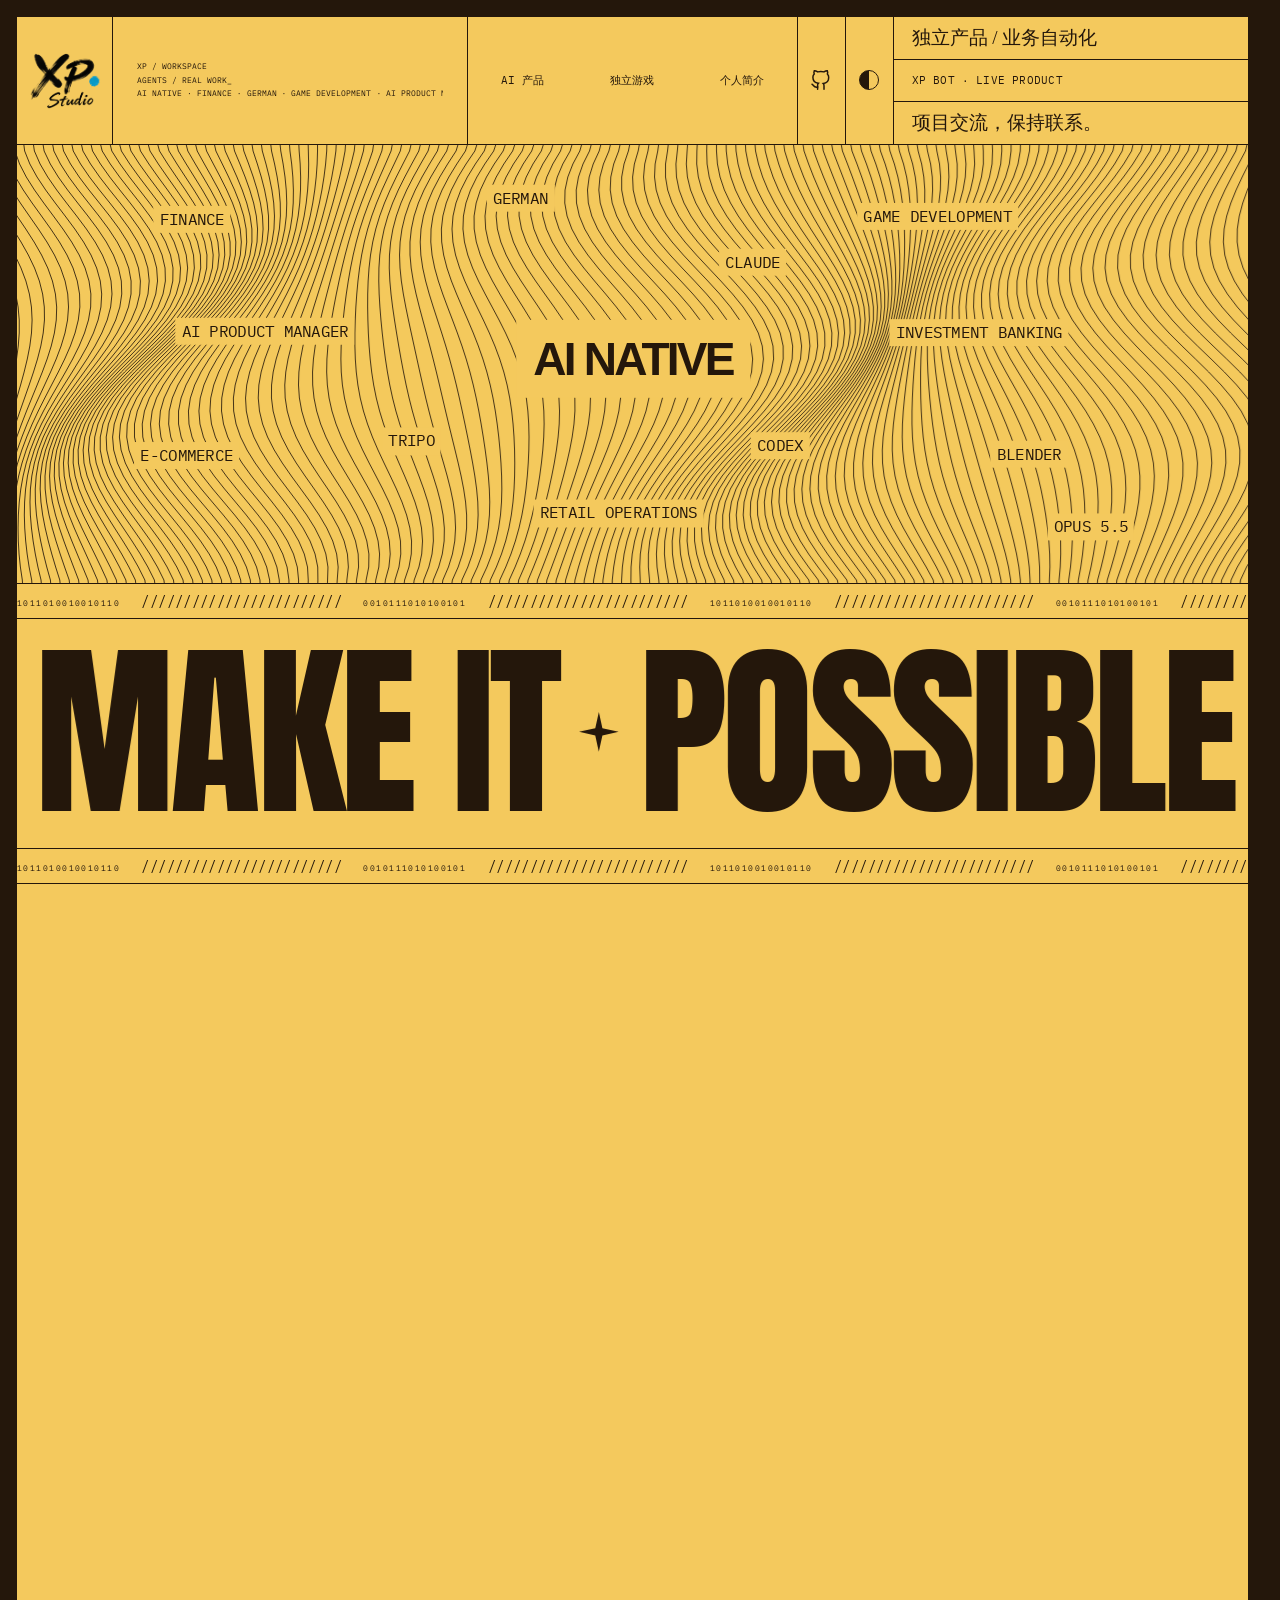
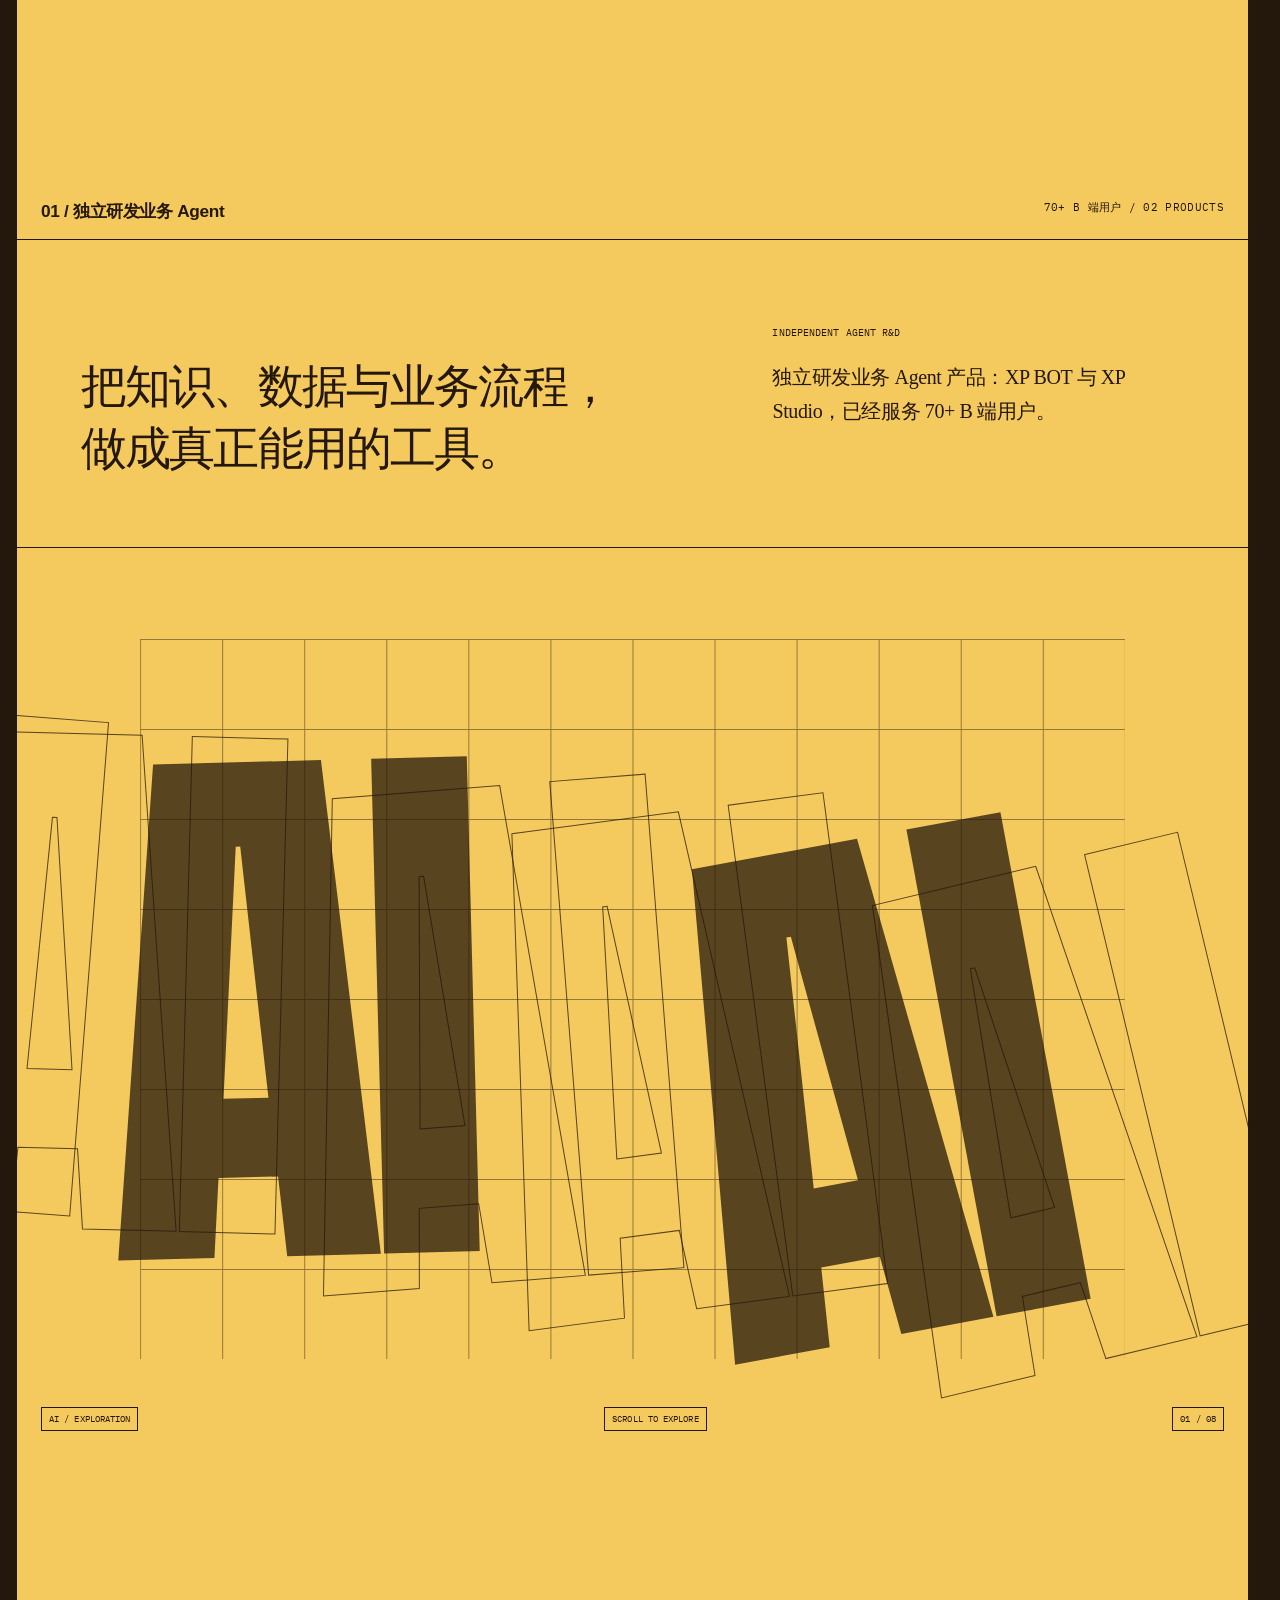
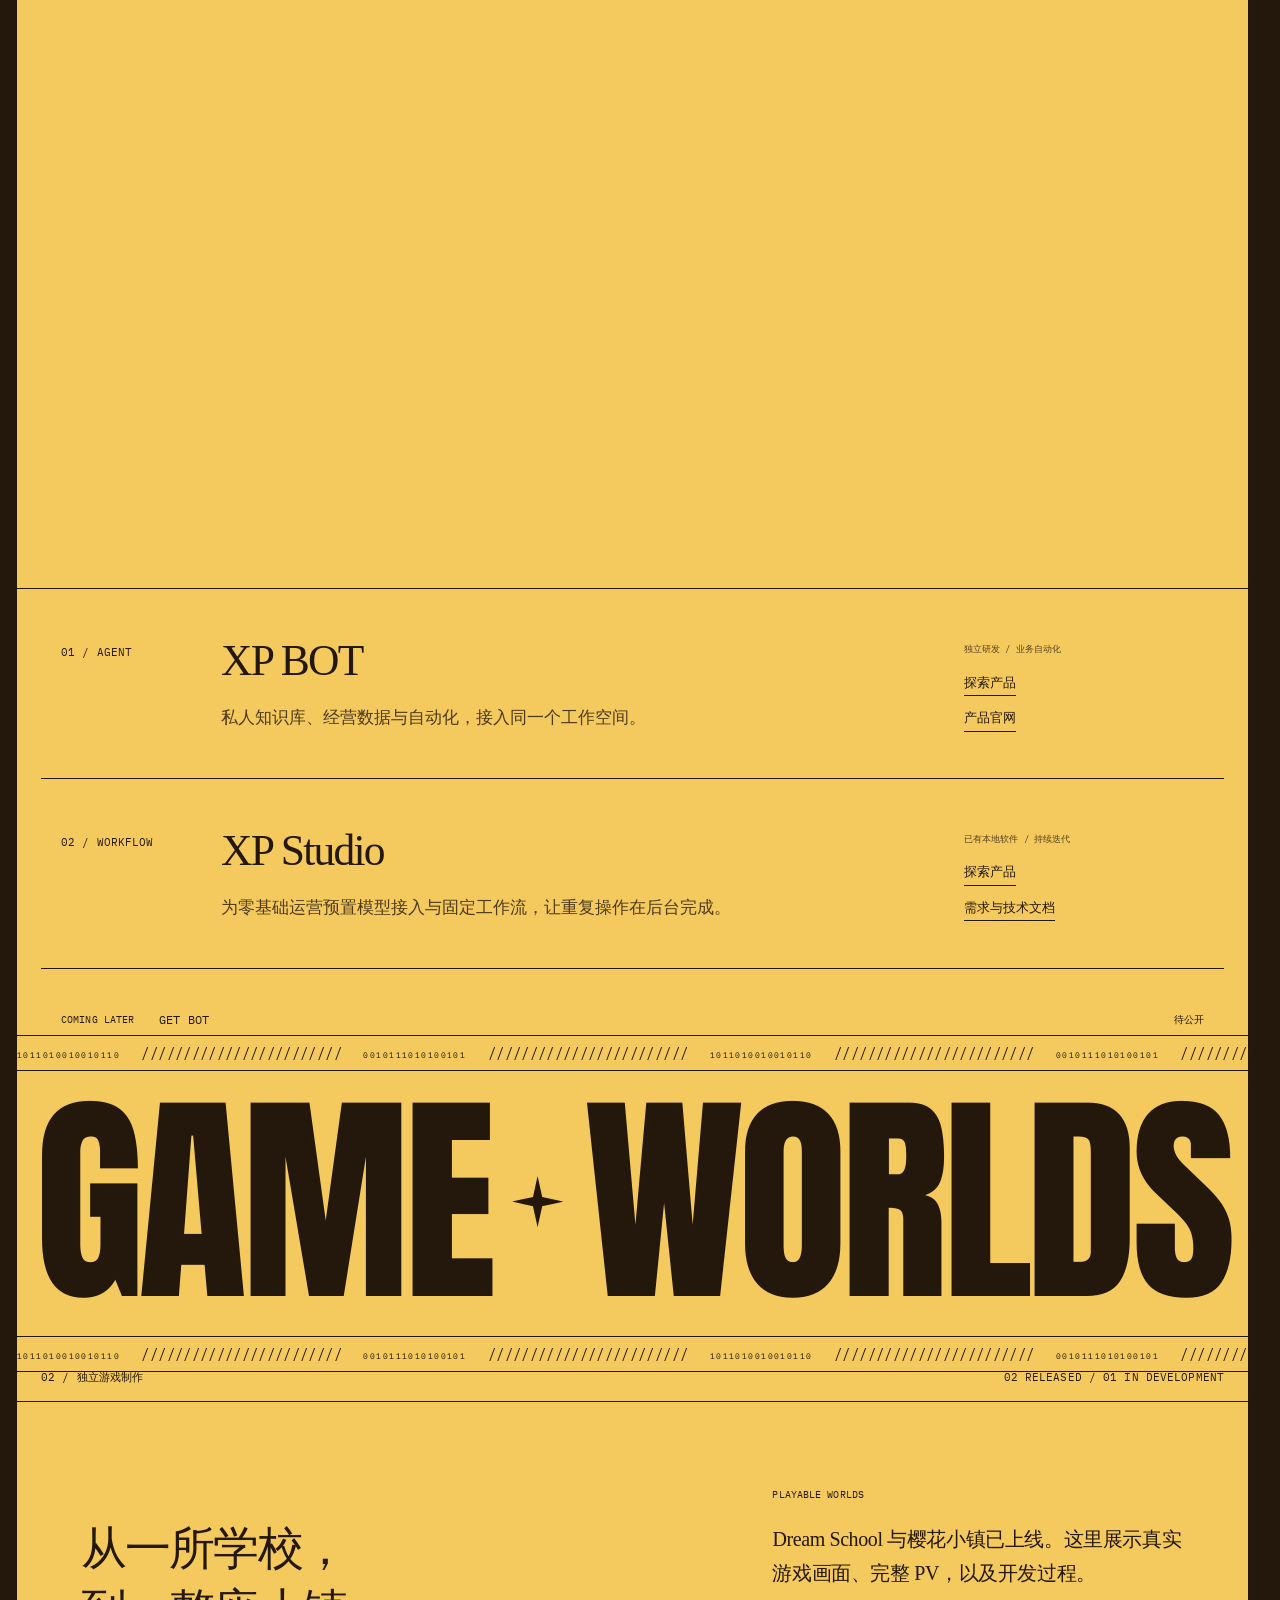
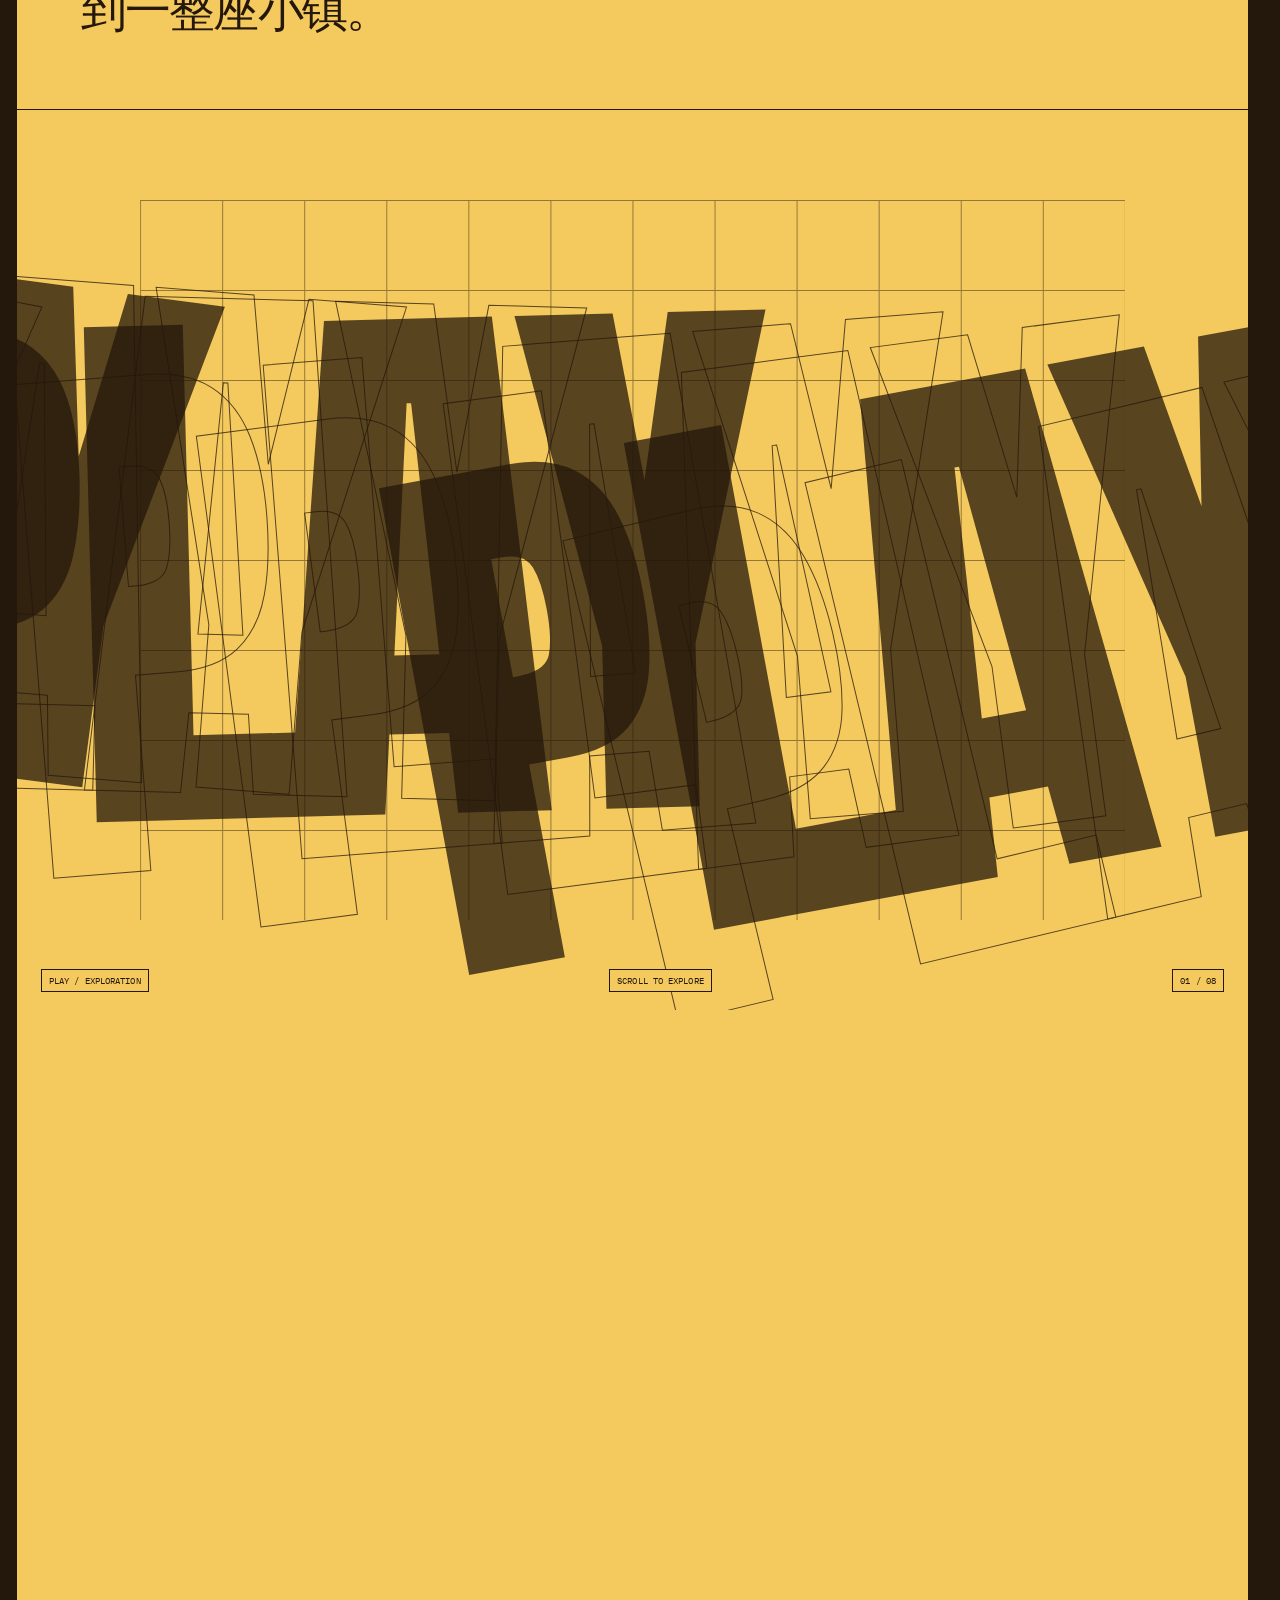
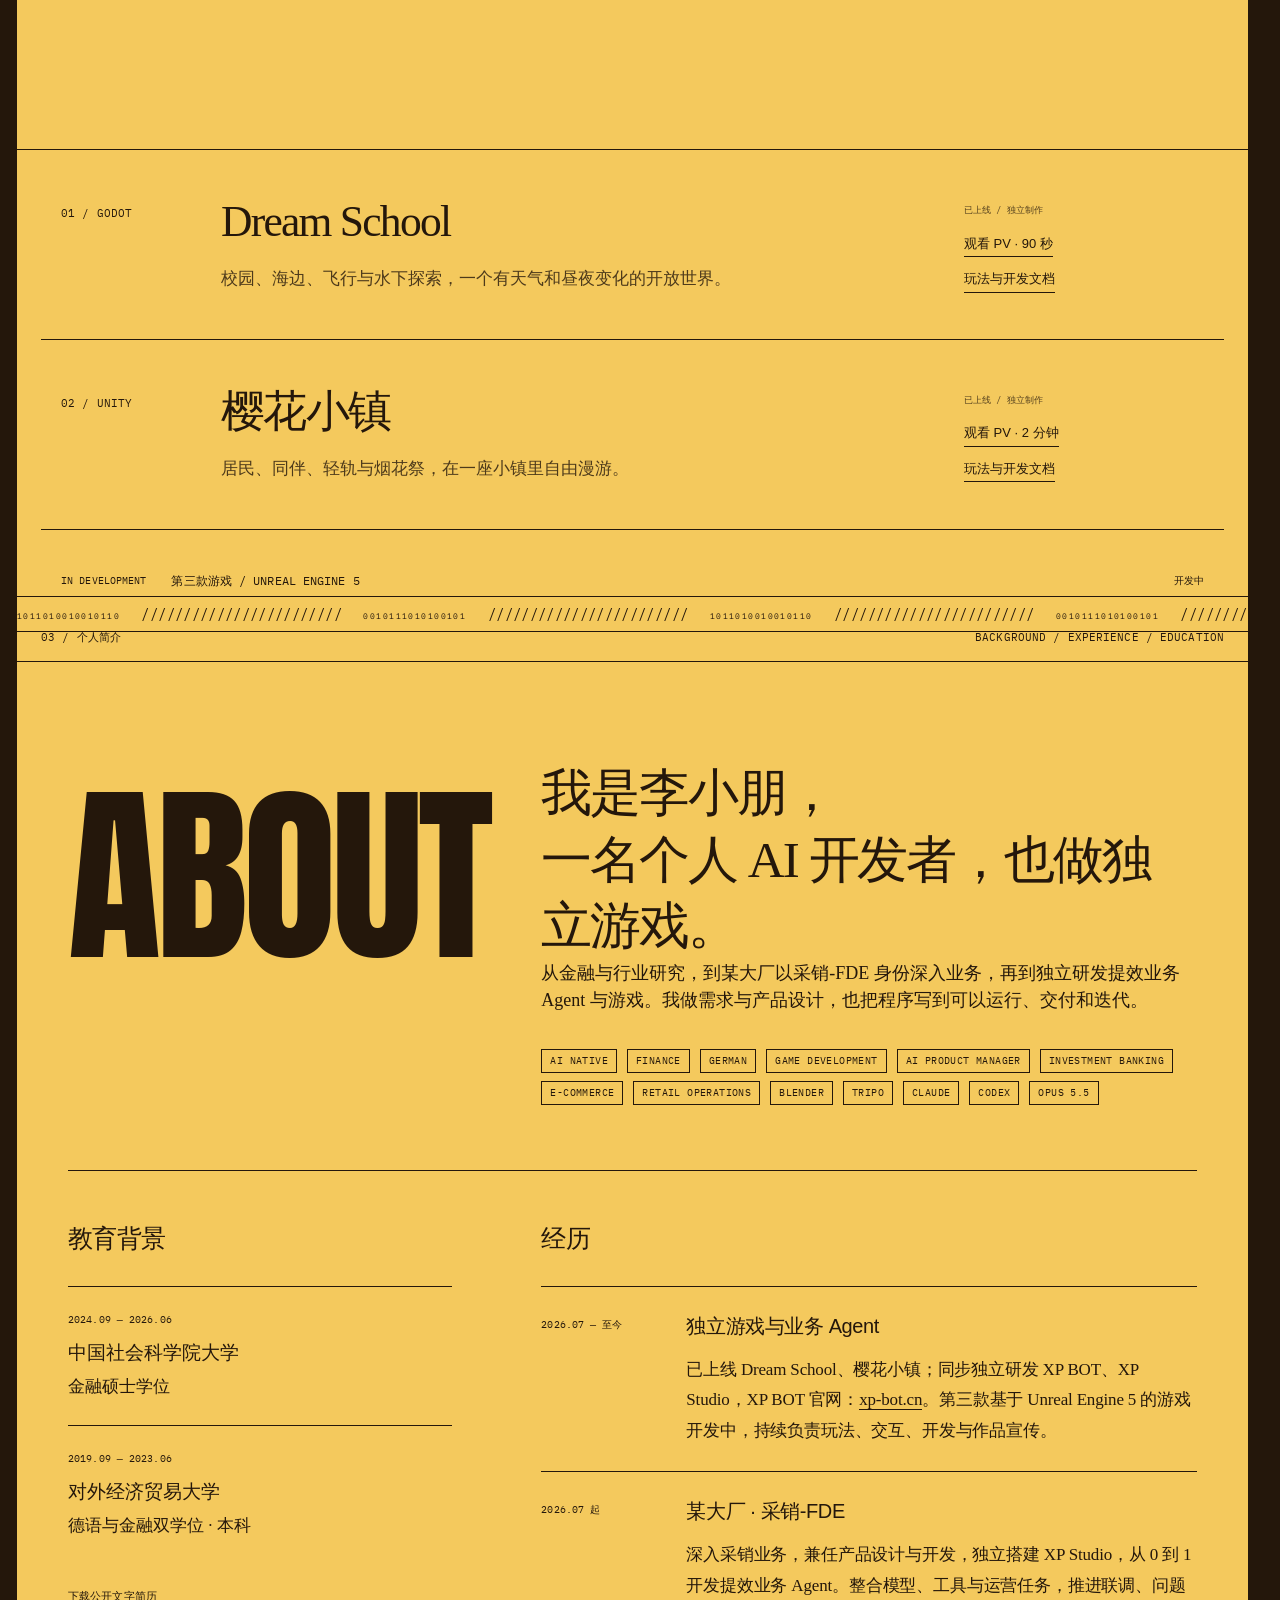
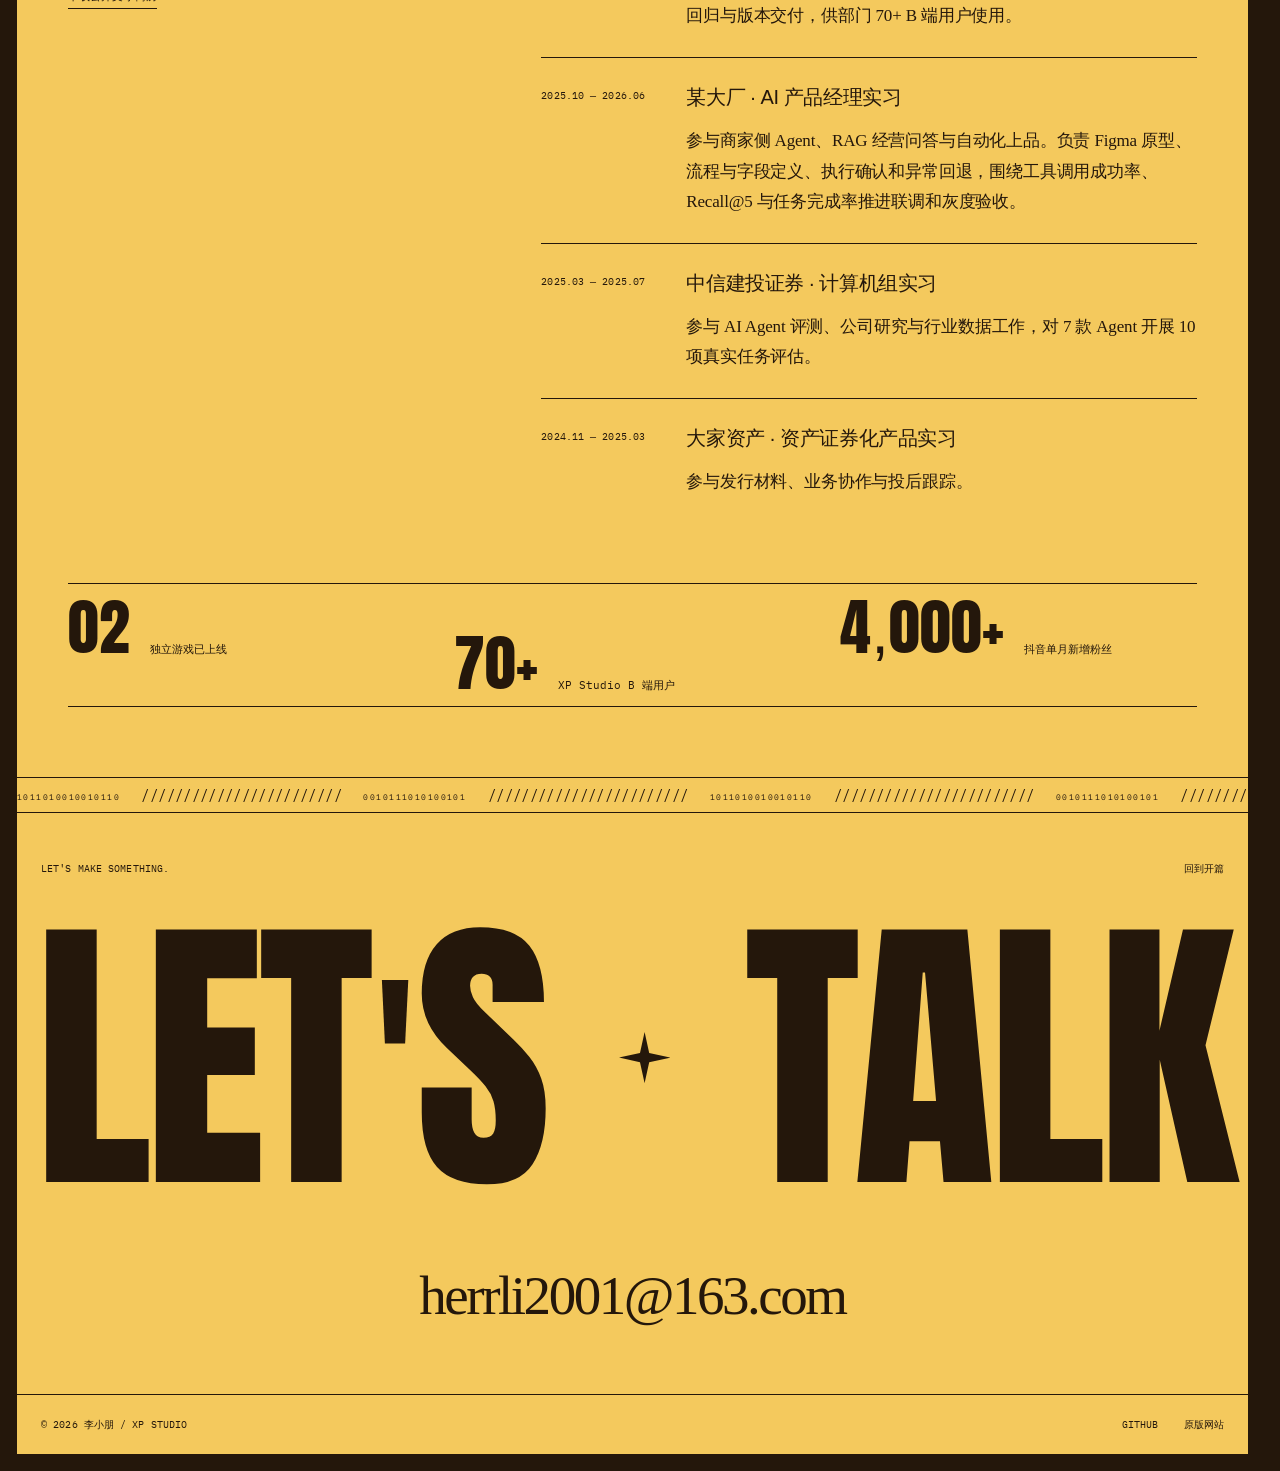
==== commit c8a07471: "Add scroll-driven wave opening, draggable keywords and correct FDE role" ====
--- a/index.html
+++ b/index.html
@@ -1,16 +1,30 @@
-<!doctype html><html lang="zh-CN"><head><meta charset="utf-8"><meta name="viewport" content="width=device-width,initial-scale=1"><title>李小朋 / XP Studio — AI 产品与独立游戏</title><meta name="description" content="李小朋的独立作品：XP BOT、XP Studio、Dream School、樱花小镇。AI 产品、游戏实机与个人经历。"><meta name="theme-color" content="#f4c95d"><link rel="icon" href="assets/studio/brand-full.png"><link rel="stylesheet" href="assets/studio-kinetic.css?v=kinetic-03"><script defer src="assets/studio-runtime.js?v=kinetic-03"></script><script defer src="assets/studio-kinetic.js?v=kinetic-03"></script><script defer src="assets/studio-products.js?v=kinetic-03"></script><link rel="canonical" href="https://herr-li.com/"><meta property="og:title" content="李小朋 / XP Studio — MAKE IT POSSIBLE"><meta property="og:description" content="独立研发业务 Agent、独立游戏与个人经历。"><meta property="og:url" content="https://herr-li.com/"></head>
+<!doctype html><html lang="zh-CN"><head><meta charset="utf-8"><meta name="viewport" content="width=device-width,initial-scale=1"><title>李小朋 / XP Studio — AI 产品与独立游戏</title><meta name="description" content="李小朋的独立作品：XP BOT、XP Studio、Dream School、樱花小镇。AI 产品、游戏实机与个人经历。"><meta name="theme-color" content="#f4c95d"><link rel="icon" href="assets/studio/brand-full.png"><link rel="stylesheet" href="assets/studio-kinetic.css?v=kinetic-04"><link rel="stylesheet" href="assets/studio-opening.css?v=kinetic-04"><script defer src="assets/studio-runtime.js?v=kinetic-04"></script><script defer src="assets/studio-kinetic.js?v=kinetic-04"></script><script defer src="assets/studio-products.js?v=kinetic-04"></script><link rel="canonical" href="https://herr-li.com/"><meta property="og:title" content="李小朋 / XP Studio — MAKE IT POSSIBLE"><meta property="og:description" content="独立研发业务 Agent、独立游戏与个人经历。"><meta property="og:url" content="https://herr-li.com/"></head>
 <body id="top"><a class="skip" href="#main">跳到作品</a><div class="site-shell">
 <header class="kinetic-header"><a class="site-logo" href="#top" aria-label="XP Studio 首页"><img src="assets/studio/brand-full.png" alt="XP Studio 完整手写标志" width="74" height="74"></a><div class="header-console" aria-hidden="true"><span>XP / WORKSPACE</span><span data-console>LOADING IDEAS_</span><span class="keyword-marquee" data-keywords><span>AI NATIVE · FINANCE · GERMAN · GAME DEVELOPMENT · AI PRODUCT MANAGER · INVESTMENT BANKING · E-COMMERCE · RETAIL OPERATIONS · BLENDER · TRIPO · CLAUDE · CODEX · OPUS 5.5</span></span></div><nav aria-label="主导航"><a href="#agents" data-roll-link>AI 产品</a><a href="#work" data-roll-link>独立游戏</a><a href="#about" data-roll-link>个人简介</a></nav><a class="github-cell" href="https://github.com/herrli2001-rgb" target="_blank" rel="noopener noreferrer" aria-label="GitHub"><svg viewBox="0 0 24 24" aria-hidden="true"><path d="M9 19c-4.3 1.3-4.3-2.2-6-2.7m12 5v-3.4a3 3 0 0 0-.8-2.3c2.7-.3 5.5-1.3 5.5-6A4.6 4.6 0 0 0 18.4 6a4.3 4.3 0 0 0-.1-3.3s-1-.3-3.4 1.2a11.7 11.7 0 0 0-6.2 0C6.3 2.4 5.3 2.7 5.3 2.7A4.3 4.3 0 0 0 5.2 6a4.6 4.6 0 0 0-1.3 3.3c0 4.7 2.8 5.7 5.5 6a3 3 0 0 0-.8 2.3v3.7"/></svg></a><button class="contrast-toggle" aria-label="切换对比度" aria-pressed="false"><span aria-hidden="true"></span></button><div class="header-aside"><p>独立产品 / 业务自动化</p><a class="header-product magnetic" href="https://xp-bot.cn/" target="_blank" rel="noopener noreferrer">XP BOT · LIVE PRODUCT</a><a href="#contact" data-roll-link>项目交流，保持联系。</a></div></header>
 <main id="main">
-<section class="opening" id="agents" data-chapter="01" aria-labelledby="ai-title"><div class="wave-field" data-waves><canvas aria-hidden="true"></canvas><span class="wave-caption mono">HOLD / MOVE / EXPLORE</span></div><div class="bit-strip" aria-hidden="true"><div class="bit-track">1011010010010110 <i>////////////////////////</i> 0010111010100101 <i>////////////////////////</i> 1011010010010110 <i>////////////////////////</i> 0010111010100101 <i>////////////////////////</i> 1011010010010110 <i>////////////////////////</i> 0010111010100101 <i>////////////////////////</i> 1011010010010110 <i>////////////////////////</i> 0010111010100101 <i>////////////////////////</i> 1011010010010110 <i>////////////////////////</i> 0010111010100101 <i>////////////////////////</i> 1011010010010110 <i>////////////////////////</i> 0010111010100101 <i>////////////////////////</i> </div></div><div class="display-line display-line--motto" id="ai-title" role="heading" aria-level="1" aria-label="MAKE IT POSSIBLE"><span data-roll-word>MAKE IT</span><svg class="display-star" viewBox="0 0 100 100" aria-hidden="true"><path d="M50 0 59 41 100 50 59 59 50 100 41 59 0 50 41 41Z"/></svg><span data-roll-word>POSSIBLE</span></div><div class="bit-strip" aria-hidden="true"><div class="bit-track">1011010010010110 <i>////////////////////////</i> 0010111010100101 <i>////////////////////////</i> 1011010010010110 <i>////////////////////////</i> 0010111010100101 <i>////////////////////////</i> 1011010010010110 <i>////////////////////////</i> 0010111010100101 <i>////////////////////////</i> 1011010010010110 <i>////////////////////////</i> 0010111010100101 <i>////////////////////////</i> 1011010010010110 <i>////////////////////////</i> 0010111010100101 <i>////////////////////////</i> 1011010010010110 <i>////////////////////////</i> 0010111010100101 <i>////////////////////////</i> </div></div></section>
+<div class="opening-sequence" data-opening-scroll><section class="opening" id="agents" data-chapter="01" aria-labelledby="ai-title"><div class="wave-field" data-waves><canvas aria-hidden="true"></canvas><div class="wave-keywords" aria-label="我的关键词">
+<button class="wave-word wave-word--lead" type="button" data-wave-word data-x="50" data-y="48" data-mobile-x="53" data-mobile-y="55" style="--x:50%;--y:48%;--mobile-x:53%;--mobile-y:55%" aria-label="AI NATIVE，可拖动，方向键移动，双击复位">AI NATIVE</button>
+<button class="wave-word" type="button" data-wave-word data-x="14" data-y="17" data-mobile-x="20" data-mobile-y="12" style="--x:14%;--y:17%;--mobile-x:20%;--mobile-y:12%" aria-label="FINANCE，可拖动，方向键移动，双击复位">FINANCE</button>
+<button class="wave-word" type="button" data-wave-word data-x="41" data-y="13" data-mobile-x="57" data-mobile-y="10" style="--x:41%;--y:13%;--mobile-x:57%;--mobile-y:10%" aria-label="GERMAN，可拖动，方向键移动，双击复位">GERMAN</button>
+<button class="wave-word" type="button" data-wave-word data-x="75" data-y="17" data-mobile-x="42" data-mobile-y="27" style="--x:75%;--y:17%;--mobile-x:42%;--mobile-y:27%" aria-label="GAME DEVELOPMENT，可拖动，方向键移动，双击复位">GAME DEVELOPMENT</button>
+<button class="wave-word" type="button" data-wave-word data-x="20" data-y="42" data-mobile-x="32" data-mobile-y="41" style="--x:20%;--y:42%;--mobile-x:32%;--mobile-y:41%" aria-label="AI PRODUCT MANAGER，可拖动，方向键移动，双击复位">AI PRODUCT MANAGER</button>
+<button class="wave-word" type="button" data-wave-word data-x="78" data-y="42" data-mobile-x="66" data-mobile-y="73" style="--x:78%;--y:42%;--mobile-x:66%;--mobile-y:73%" aria-label="INVESTMENT BANKING，可拖动，方向键移动，双击复位">INVESTMENT BANKING</button>
+<button class="wave-word" type="button" data-wave-word data-x="14" data-y="71" data-mobile-x="19" data-mobile-y="69" style="--x:14%;--y:71%;--mobile-x:19%;--mobile-y:69%" aria-label="E-COMMERCE，可拖动，方向键移动，双击复位">E-COMMERCE</button>
+<button class="wave-word" type="button" data-wave-word data-x="49" data-y="85" data-mobile-x="47" data-mobile-y="91" style="--x:49%;--y:85%;--mobile-x:47%;--mobile-y:91%" aria-label="RETAIL OPERATIONS，可拖动，方向键移动，双击复位">RETAIL OPERATIONS</button>
+<button class="wave-word" type="button" data-wave-word data-x="82" data-y="71" data-mobile-x="82" data-mobile-y="40" style="--x:82%;--y:71%;--mobile-x:82%;--mobile-y:40%" aria-label="BLENDER，可拖动，方向键移动，双击复位">BLENDER</button>
+<button class="wave-word" type="button" data-wave-word data-x="32" data-y="67" data-mobile-x="16" data-mobile-y="88" style="--x:32%;--y:67%;--mobile-x:16%;--mobile-y:88%" aria-label="TRIPO，可拖动，方向键移动，双击复位">TRIPO</button>
+<button class="wave-word" type="button" data-wave-word data-x="60" data-y="26" data-mobile-x="86" data-mobile-y="15" style="--x:60%;--y:26%;--mobile-x:86%;--mobile-y:15%" aria-label="CLAUDE，可拖动，方向键移动，双击复位">CLAUDE</button>
+<button class="wave-word" type="button" data-wave-word data-x="62" data-y="69" data-mobile-x="83" data-mobile-y="59" style="--x:62%;--y:69%;--mobile-x:83%;--mobile-y:59%" aria-label="CODEX，可拖动，方向键移动，双击复位">CODEX</button>
+<button class="wave-word" type="button" data-wave-word data-x="87" data-y="88" data-mobile-x="86" data-mobile-y="90" style="--x:87%;--y:88%;--mobile-x:86%;--mobile-y:90%" aria-label="OPUS 5.5，可拖动，方向键移动，双击复位">OPUS 5.5</button>
+</div><span class="wave-caption mono">DRAG WORDS / MOVE WAVES / SCROLL TO UNFOLD</span></div><div class="bit-strip" aria-hidden="true"><div class="bit-track">1011010010010110 <i>////////////////////////</i> 0010111010100101 <i>////////////////////////</i> 1011010010010110 <i>////////////////////////</i> 0010111010100101 <i>////////////////////////</i> 1011010010010110 <i>////////////////////////</i> 0010111010100101 <i>////////////////////////</i> 1011010010010110 <i>////////////////////////</i> 0010111010100101 <i>////////////////////////</i> 1011010010010110 <i>////////////////////////</i> 0010111010100101 <i>////////////////////////</i> 1011010010010110 <i>////////////////////////</i> 0010111010100101 <i>////////////////////////</i> </div></div><div class="display-line display-line--motto" id="ai-title" role="heading" aria-level="1" aria-label="MAKE IT POSSIBLE"><span data-roll-word>MAKE IT</span><svg class="display-star" viewBox="0 0 100 100" aria-hidden="true"><path d="M50 0 59 41 100 50 59 59 50 100 41 59 0 50 41 41Z"/></svg><span data-roll-word>POSSIBLE</span></div><div class="bit-strip" aria-hidden="true"><div class="bit-track">1011010010010110 <i>////////////////////////</i> 0010111010100101 <i>////////////////////////</i> 1011010010010110 <i>////////////////////////</i> 0010111010100101 <i>////////////////////////</i> 1011010010010110 <i>////////////////////////</i> 0010111010100101 <i>////////////////////////</i> 1011010010010110 <i>////////////////////////</i> 0010111010100101 <i>////////////////////////</i> 1011010010010110 <i>////////////////////////</i> 0010111010100101 <i>////////////////////////</i> 1011010010010110 <i>////////////////////////</i> 0010111010100101 <i>////////////////////////</i> </div></div></section></div>
 <div class="section-caption section-caption--ai mono"><span>01 / 独立研发业务 Agent</span><span>70+ B 端用户 / 02 PRODUCTS</span></div>
-<section class="editorial-statement"><p>把知识、数据与业务流程，<br>做成真正能用的工具。</p><div><span class="mono">INDEPENDENT AGENT R&D</span><p>独立研发业务 Agent 产品：XP BOT 与 XP Studio，已经服务 70+ B 端用户。</p><span class="mono site-proof-label">INDEPENDENT DEPLOYMENT</span><p>作品集网站与 XP BOT 产品官网均已使用真实域名和服务器独立部署，持续运行并迭代。XP Studio 作为桌面产品，当前以开发预览形式展示。</p></div></section>
+<section class="editorial-statement"><p>把知识、数据与业务流程，<br>做成真正能用的工具。</p><div><span class="mono">INDEPENDENT AGENT R&D</span><p>独立研发业务 Agent 产品：XP BOT 与 XP Studio，已经服务 70+ B 端用户。</p></div></section>
 <section class="work-sequence" data-wall="ai" aria-label="AI 产品动态作品墙"><div class="wall-stage"><div class="wall-grid" aria-hidden="true"></div><div class="wall-ghosts"><span style="--ghost:0" aria-hidden="true">AI</span><span style="--ghost:1" aria-hidden="true">AI</span><span style="--ghost:2" aria-hidden="true">AI</span><span style="--ghost:3" aria-hidden="true">AI</span><span style="--ghost:4" aria-hidden="true">AI</span><span style="--ghost:5" aria-hidden="true">AI</span><span style="--ghost:6" aria-hidden="true">AI</span><span style="--ghost:7" aria-hidden="true">AI</span><span style="--ghost:8" aria-hidden="true">AI</span><span style="--ghost:9" aria-hidden="true">AI</span></div><div class="wall-gallery"><button class="work-tile" data-project="bot" data-wall-card aria-label="XP BOT：定时任务 / 界面实录"><span class="tile-inner"><img src="assets/products/bot-overview.jpg" alt="XP BOT / 定时任务 / 界面实录" width="1280" height="736" loading="lazy" draggable="false"><video data-tile-video="assets/products/bot-automation.mp4" muted loop playsinline preload="none" aria-hidden="true"></video><span class="tile-caption"><strong>XP BOT</strong><span>定时任务 / 界面实录</span><small>#01/08</small></span></span></button><button class="work-tile" data-project="studio" data-wall-card aria-label="XP Studio：首页 / Agent 工作台"><span class="tile-inner"><img src="assets/studio/xp-home.png" alt="XP Studio / 首页 / Agent 工作台" width="1280" height="736" loading="lazy" draggable="false"><span class="tile-caption"><strong>XP Studio</strong><span>首页 / Agent 工作台</span><small>#02/08</small></span></span></button><button class="work-tile" data-project="bot" data-wall-card aria-label="XP BOT：图片与模板 / 界面实录"><span class="tile-inner"><img src="assets/products/bot-templates.jpg" alt="XP BOT / 图片与模板 / 界面实录" width="1280" height="736" loading="lazy" draggable="false"><video data-tile-video="assets/products/bot-templates.mp4" muted loop playsinline preload="none" aria-hidden="true"></video><span class="tile-caption"><strong>XP BOT</strong><span>图片与模板 / 界面实录</span><small>#03/08</small></span></span></button><button class="work-tile" data-project="studio" data-wall-card aria-label="XP Studio：经营日报 / 空状态"><span class="tile-inner"><img src="assets/studio/xp-dashboard.png" alt="XP Studio / 经营日报 / 空状态" width="1280" height="736" loading="lazy" draggable="false"><span class="tile-caption"><strong>XP Studio</strong><span>经营日报 / 空状态</span><small>#04/08</small></span></span></button><button class="work-tile" data-project="bot" data-wall-card aria-label="XP BOT：接入与复用 / 已脱敏"><span class="tile-inner"><img src="assets/products/bot-setup.jpg" alt="XP BOT / 接入与复用 / 已脱敏" width="1280" height="736" loading="lazy" draggable="false"><span class="tile-caption"><strong>XP BOT</strong><span>接入与复用 / 已脱敏</span><small>#05/08</small></span></span></button><button class="work-tile" data-project="studio" data-wall-card aria-label="XP Studio：说人话 / 营销表达"><span class="tile-inner"><img src="assets/studio/xp-human.png" alt="XP Studio / 说人话 / 营销表达" width="1280" height="736" loading="lazy" draggable="false"><span class="tile-caption"><strong>XP Studio</strong><span>说人话 / 营销表达</span><small>#06/08</small></span></span></button><button class="work-tile" data-project="bot" data-wall-card aria-label="XP BOT：自动化 / 已脱敏"><span class="tile-inner"><img src="assets/products/bot-overview.jpg" alt="XP BOT / 自动化 / 已脱敏" width="1280" height="736" loading="lazy" draggable="false"><span class="tile-caption"><strong>XP BOT</strong><span>自动化 / 已脱敏</span><small>#07/08</small></span></span></button><button class="work-tile" data-project="studio" data-wall-card aria-label="XP Studio：搜索词 / 采集与分析"><span class="tile-inner"><img src="assets/studio/xp-search.png" alt="XP Studio / 搜索词 / 采集与分析" width="1280" height="736" loading="lazy" draggable="false"><span class="tile-caption"><strong>XP Studio</strong><span>搜索词 / 采集与分析</span><small>#08/08</small></span></span></button></div><div class="wall-caption mono"><span>AI / EXPLORATION</span><span>SCROLL TO EXPLORE</span><span data-wall-count>00 / 08</span></div></div></section>
-<div class="project-index" aria-label="AI 产品项目索引"><article><span class="record-no mono">01 / AGENT</span><div><button class="record-title" data-project="bot" data-roll-link>XP BOT</button><p>私人知识库、经营数据与自动化，接入同一个工作空间。</p></div><div class="record-actions"><span class="mono">双端规划 / 开发预览</span><button data-project="bot">探索产品</button><a href="https://xp-bot.cn/" target="_blank" rel="noopener noreferrer">产品官网</a></div></article><article><span class="record-no mono">02 / WORKFLOW</span><div><button class="record-title" data-project="studio" data-roll-link>XP Studio</button><p>为零基础运营预置模型接入与固定工作流，让重复操作在后台完成。</p></div><div class="record-actions"><span class="mono">已有本地软件 / 持续迭代</span><button data-project="studio">探索产品</button><a href="docs/xp-studio-technical.html">需求与技术文档</a></div></article><div class="future-record mono"><span>COMING LATER</span><strong>get bot</strong><span>待公开</span></div></div>
+<div class="project-index" aria-label="AI 产品项目索引"><article><span class="record-no mono">01 / AGENT</span><div><button class="record-title" data-project="bot" data-roll-link>XP BOT</button><p>私人知识库、经营数据与自动化，接入同一个工作空间。</p></div><div class="record-actions"><span class="mono">独立研发 / 业务自动化</span><button data-project="bot">探索产品</button><a href="https://xp-bot.cn/" target="_blank" rel="noopener noreferrer">产品官网</a></div></article><article><span class="record-no mono">02 / WORKFLOW</span><div><button class="record-title" data-project="studio" data-roll-link>XP Studio</button><p>为零基础运营预置模型接入与固定工作流，让重复操作在后台完成。</p></div><div class="record-actions"><span class="mono">已有本地软件 / 持续迭代</span><button data-project="studio">探索产品</button><a href="docs/xp-studio-technical.html">需求与技术文档</a></div></article><div class="future-record mono"><span>COMING LATER</span><strong>get bot</strong><span>待公开</span></div></div>
 <div class="bit-strip" aria-hidden="true"><div class="bit-track">1011010010010110 <i>////////////////////////</i> 0010111010100101 <i>////////////////////////</i> 1011010010010110 <i>////////////////////////</i> 0010111010100101 <i>////////////////////////</i> 1011010010010110 <i>////////////////////////</i> 0010111010100101 <i>////////////////////////</i> 1011010010010110 <i>////////////////////////</i> 0010111010100101 <i>////////////////////////</i> 1011010010010110 <i>////////////////////////</i> 0010111010100101 <i>////////////////////////</i> 1011010010010110 <i>////////////////////////</i> 0010111010100101 <i>////////////////////////</i> </div></div>
 <section class="games-chapter" id="work" data-chapter="02" aria-labelledby="games-title"><div class="display-line display-line--games" id="games-title" role="heading" aria-level="2" aria-label="独立游戏制作"><span data-roll-word>GAME</span><svg class="display-star" viewBox="0 0 100 100" aria-hidden="true"><path d="M50 0 59 41 100 50 59 59 50 100 41 59 0 50 41 41Z"/></svg><span data-roll-word>WORLDS</span></div><div class="bit-strip" aria-hidden="true"><div class="bit-track">1011010010010110 <i>////////////////////////</i> 0010111010100101 <i>////////////////////////</i> 1011010010010110 <i>////////////////////////</i> 0010111010100101 <i>////////////////////////</i> 1011010010010110 <i>////////////////////////</i> 0010111010100101 <i>////////////////////////</i> 1011010010010110 <i>////////////////////////</i> 0010111010100101 <i>////////////////////////</i> 1011010010010110 <i>////////////////////////</i> 0010111010100101 <i>////////////////////////</i> 1011010010010110 <i>////////////////////////</i> 0010111010100101 <i>////////////////////////</i> </div></div><div class="section-caption mono"><span>02 / 独立游戏制作</span><span>02 RELEASED / 01 IN DEVELOPMENT</span></div><section class="editorial-statement"><p>从一所学校，<br>到一整座小镇。</p><div><span class="mono">PLAYABLE WORLDS</span><p>Dream School 与樱花小镇已上线。这里展示真实游戏画面、完整 PV，以及开发过程。</p></div></section><section class="work-sequence" data-wall="game" aria-label="独立游戏动态作品墙"><div class="wall-stage"><div class="wall-grid" aria-hidden="true"></div><div class="wall-ghosts"><span style="--ghost:0" aria-hidden="true">PLAY</span><span style="--ghost:1" aria-hidden="true">PLAY</span><span style="--ghost:2" aria-hidden="true">PLAY</span><span style="--ghost:3" aria-hidden="true">PLAY</span><span style="--ghost:4" aria-hidden="true">PLAY</span><span style="--ghost:5" aria-hidden="true">PLAY</span><span style="--ghost:6" aria-hidden="true">PLAY</span><span style="--ghost:7" aria-hidden="true">PLAY</span><span style="--ghost:8" aria-hidden="true">PLAY</span><span style="--ghost:9" aria-hidden="true">PLAY</span></div><div class="wall-gallery"><button class="work-tile" data-case="sakura" data-wall-card aria-label="樱花小镇：烟花祭 / 实机"><span class="tile-inner"><img src="assets/studio/sakura-cover.webp" alt="樱花小镇 / 烟花祭 / 实机" width="1280" height="736" loading="lazy" draggable="false"><video data-tile-video="assets/studio/sakura-loop.mp4" muted loop playsinline preload="none" aria-hidden="true"></video><span class="tile-caption"><strong>樱花小镇</strong><span>烟花祭 / 实机</span><small>#01/08</small></span></span></button><button class="work-tile" data-case="dream" data-wall-card aria-label="Dream School：校园 / 实机"><span class="tile-inner"><img src="assets/portfolio/dream-campus.webp" alt="Dream School / 校园 / 实机" width="1280" height="736" loading="lazy" draggable="false"><video data-tile-video="assets/portfolio/dream-preview.mp4" muted loop playsinline preload="none" aria-hidden="true"></video><span class="tile-caption"><strong>Dream School</strong><span>校园 / 实机</span><small>#02/08</small></span></span></button><button class="work-tile" data-case="sakura" data-wall-card aria-label="樱花小镇：街道 / 实机"><span class="tile-inner"><img src="assets/portfolio/sakura-street.webp" alt="樱花小镇 / 街道 / 实机" width="1280" height="736" loading="lazy" draggable="false"><span class="tile-caption"><strong>樱花小镇</strong><span>街道 / 实机</span><small>#03/08</small></span></span></button><button class="work-tile" data-case="dream" data-wall-card aria-label="Dream School：海边 / 实机"><span class="tile-inner"><img src="assets/portfolio/dream-ocean.webp" alt="Dream School / 海边 / 实机" width="1280" height="736" loading="lazy" draggable="false"><span class="tile-caption"><strong>Dream School</strong><span>海边 / 实机</span><small>#04/08</small></span></span></button><button class="work-tile" data-case="sakura" data-wall-card aria-label="樱花小镇：居民与烟花 / 实机"><span class="tile-inner"><img src="assets/portfolio/sakura-festival.webp" alt="樱花小镇 / 居民与烟花 / 实机" width="1280" height="736" loading="lazy" draggable="false"><span class="tile-caption"><strong>樱花小镇</strong><span>居民与烟花 / 实机</span><small>#05/08</small></span></span></button><button class="work-tile" data-case="dream" data-wall-card aria-label="Dream School：交通 / 实机"><span class="tile-inner"><img src="assets/portfolio/dream-train.webp" alt="Dream School / 交通 / 实机" width="1280" height="736" loading="lazy" draggable="false"><span class="tile-caption"><strong>Dream School</strong><span>交通 / 实机</span><small>#06/08</small></span></span></button><button class="work-tile" data-case="sakura" data-wall-card aria-label="樱花小镇：漫游 / 实机"><span class="tile-inner"><img src="assets/portfolio/sakura-day.webp" alt="樱花小镇 / 漫游 / 实机" width="1280" height="736" loading="lazy" draggable="false"><span class="tile-caption"><strong>樱花小镇</strong><span>漫游 / 实机</span><small>#07/08</small></span></span></button><button class="work-tile" data-case="dream" data-wall-card aria-label="Dream School：课堂 / 实机"><span class="tile-inner"><img src="assets/portfolio/dream-classroom.webp" alt="Dream School / 课堂 / 实机" width="1280" height="736" loading="lazy" draggable="false"><span class="tile-caption"><strong>Dream School</strong><span>课堂 / 实机</span><small>#08/08</small></span></span></button></div><div class="wall-caption mono"><span>PLAY / EXPLORATION</span><span>SCROLL TO EXPLORE</span><span data-wall-count>00 / 08</span></div></div></section><div class="project-index" aria-label="游戏项目索引"><article><span class="record-no mono">01 / GODOT</span><div><button class="record-title" data-case="dream" data-roll-link>Dream School</button><p>校园、海边、飞行与水下探索，一个有天气和昼夜变化的开放世界。</p></div><div class="record-actions"><span class="mono">已上线 / 独立制作</span><button data-film="dream">观看 PV · 90 秒</button><button data-case="dream">玩法与开发文档</button></div></article><article><span class="record-no mono">02 / UNITY</span><div><button class="record-title" data-case="sakura" data-roll-link>樱花小镇</button><p>居民、同伴、轻轨与烟花祭，在一座小镇里自由漫游。</p></div><div class="record-actions"><span class="mono">已上线 / 独立制作</span><button data-film="sakura">观看 PV · 2 分钟</button><button data-case="sakura">玩法与开发文档</button></div></article><div class="future-record mono"><span>IN DEVELOPMENT</span><strong>第三款游戏 / Unreal Engine 5</strong><span>开发中</span></div></div></section>
 <div class="bit-strip" aria-hidden="true"><div class="bit-track">1011010010010110 <i>////////////////////////</i> 0010111010100101 <i>////////////////////////</i> 1011010010010110 <i>////////////////////////</i> 0010111010100101 <i>////////////////////////</i> 1011010010010110 <i>////////////////////////</i> 0010111010100101 <i>////////////////////////</i> 1011010010010110 <i>////////////////////////</i> 0010111010100101 <i>////////////////////////</i> 1011010010010110 <i>////////////////////////</i> 0010111010100101 <i>////////////////////////</i> 1011010010010110 <i>////////////////////////</i> 0010111010100101 <i>////////////////////////</i> </div></div>
-<section class="personal-chapter" id="about" data-chapter="03" aria-labelledby="about-title"><div class="section-caption mono"><span>03 / 个人简介</span><span>BACKGROUND / EXPERIENCE / EDUCATION</span></div><div class="about-top"><h2 id="about-title" data-roll-word>ABOUT</h2><div><p class="about-lede">我是李小朋，<br>一名个人 AI 开发者，也做独立游戏。</p><p>从金融与行业研究，到某大厂 PDE 深入业务，再到独立研发提效业务 Agent 与游戏。我做需求与产品设计，也把程序写到可以运行、交付和迭代。</p><div class="keyword-cloud" aria-label="Personal keywords"><span class="magnetic">AI NATIVE</span><span class="magnetic">FINANCE</span><span class="magnetic">GERMAN</span><span class="magnetic">GAME DEVELOPMENT</span><span class="magnetic">AI PRODUCT MANAGER</span><span class="magnetic">INVESTMENT BANKING</span><span class="magnetic">E-COMMERCE</span><span class="magnetic">RETAIL OPERATIONS</span><span class="magnetic">BLENDER</span><span class="magnetic">TRIPO</span><span class="magnetic">CLAUDE</span><span class="magnetic">CODEX</span><span class="magnetic">OPUS 5.5</span></div></div></div><div class="resume-grid"><section><h3>教育背景</h3><article class="education-row"><span class="mono">2024.09 — 2026.06</span><h4>中国社会科学院大学</h4><p>金融硕士学位</p></article><article class="education-row"><span class="mono">2019.09 — 2023.06</span><h4>对外经济贸易大学</h4><p>德语与金融双学位 · 本科</p></article><a class="resume-download mono" href="docs/lixiaopeng-profile.txt" download>下载公开文字简历</a></section><section class="experience"><h3>经历</h3><article><time class="mono">2026.07 — 至今</time><div><h4>独立游戏与业务 Agent</h4><p>已上线 Dream School、樱花小镇；同步独立研发 XP BOT、XP Studio，XP BOT 官网：<a class="inline-link" href="https://xp-bot.cn/" target="_blank" rel="noopener noreferrer">xp-bot.cn</a>。第三款基于 Unreal Engine 5 的游戏开发中，持续负责玩法、交互、开发与作品宣传。</p></div></article><article><time class="mono">2026.07 起</time><div><h4>某大厂 · PDE</h4><p>深入业务，兼任产品设计与开发，独立搭建 XP Studio，从 0 到 1 开发提效业务 Agent。整合模型、工具与运营任务，推进联调、问题回归与版本交付，供部门 70+ B 端用户使用。</p></div></article><article><time class="mono">2025.10 — 2026.06</time><div><h4>某大厂 · AI 产品经理实习</h4><p>参与商家侧 Agent、RAG 经营问答与自动化上品。负责 Figma 原型、流程与字段定义、执行确认和异常回退，围绕工具调用成功率、Recall@5 与任务完成率推进联调和灰度验收。</p></div></article><article><time class="mono">2025.03 — 2025.07</time><div><h4>中信建投证券 · 计算机组实习</h4><p>参与 AI Agent 评测、公司研究与行业数据工作，对 7 款 Agent 开展 10 项真实任务评估。</p></div></article><article><time class="mono">2024.11 — 2025.03</time><div><h4>大家资产 · 资产证券化产品实习</h4><p>参与发行材料、业务协作与投后跟踪。</p></div></article></section></div><div class="result-band"><div><strong>02</strong><span>独立游戏已上线</span></div><div><strong>70+</strong><span>XP Studio B 端用户</span></div><div><strong>4,000+</strong><span>抖音单月新增粉丝</span></div></div></section>
+<section class="personal-chapter" id="about" data-chapter="03" aria-labelledby="about-title"><div class="section-caption mono"><span>03 / 个人简介</span><span>BACKGROUND / EXPERIENCE / EDUCATION</span></div><div class="about-top"><h2 id="about-title" data-roll-word>ABOUT</h2><div><p class="about-lede">我是李小朋，<br>一名个人 AI 开发者，也做独立游戏。</p><p>从金融与行业研究，到某大厂以采销-FDE 身份深入业务，再到独立研发提效业务 Agent 与游戏。我做需求与产品设计，也把程序写到可以运行、交付和迭代。</p><div class="keyword-cloud" aria-label="Personal keywords"><span class="magnetic">AI NATIVE</span><span class="magnetic">FINANCE</span><span class="magnetic">GERMAN</span><span class="magnetic">GAME DEVELOPMENT</span><span class="magnetic">AI PRODUCT MANAGER</span><span class="magnetic">INVESTMENT BANKING</span><span class="magnetic">E-COMMERCE</span><span class="magnetic">RETAIL OPERATIONS</span><span class="magnetic">BLENDER</span><span class="magnetic">TRIPO</span><span class="magnetic">CLAUDE</span><span class="magnetic">CODEX</span><span class="magnetic">OPUS 5.5</span></div></div></div><div class="resume-grid"><section><h3>教育背景</h3><article class="education-row"><span class="mono">2024.09 — 2026.06</span><h4>中国社会科学院大学</h4><p>金融硕士学位</p></article><article class="education-row"><span class="mono">2019.09 — 2023.06</span><h4>对外经济贸易大学</h4><p>德语与金融双学位 · 本科</p></article><a class="resume-download mono" href="docs/lixiaopeng-profile.txt" download>下载公开文字简历</a></section><section class="experience"><h3>经历</h3><article><time class="mono">2026.07 — 至今</time><div><h4>独立游戏与业务 Agent</h4><p>已上线 Dream School、樱花小镇；同步独立研发 XP BOT、XP Studio，XP BOT 官网：<a class="inline-link" href="https://xp-bot.cn/" target="_blank" rel="noopener noreferrer">xp-bot.cn</a>。第三款基于 Unreal Engine 5 的游戏开发中，持续负责玩法、交互、开发与作品宣传。</p></div></article><article><time class="mono">2026.07 起</time><div><h4>某大厂 · 采销-FDE</h4><p>深入采销业务，兼任产品设计与开发，独立搭建 XP Studio，从 0 到 1 开发提效业务 Agent。整合模型、工具与运营任务，推进联调、问题回归与版本交付，供部门 70+ B 端用户使用。</p></div></article><article><time class="mono">2025.10 — 2026.06</time><div><h4>某大厂 · AI 产品经理实习</h4><p>参与商家侧 Agent、RAG 经营问答与自动化上品。负责 Figma 原型、流程与字段定义、执行确认和异常回退，围绕工具调用成功率、Recall@5 与任务完成率推进联调和灰度验收。</p></div></article><article><time class="mono">2025.03 — 2025.07</time><div><h4>中信建投证券 · 计算机组实习</h4><p>参与 AI Agent 评测、公司研究与行业数据工作，对 7 款 Agent 开展 10 项真实任务评估。</p></div></article><article><time class="mono">2024.11 — 2025.03</time><div><h4>大家资产 · 资产证券化产品实习</h4><p>参与发行材料、业务协作与投后跟踪。</p></div></article></section></div><div class="result-band"><div><strong>02</strong><span>独立游戏已上线</span></div><div><strong>70+</strong><span>XP Studio B 端用户</span></div><div><strong>4,000+</strong><span>抖音单月新增粉丝</span></div></div></section>
 <div class="bit-strip" aria-hidden="true"><div class="bit-track">1011010010010110 <i>////////////////////////</i> 0010111010100101 <i>////////////////////////</i> 1011010010010110 <i>////////////////////////</i> 0010111010100101 <i>////////////////////////</i> 1011010010010110 <i>////////////////////////</i> 0010111010100101 <i>////////////////////////</i> 1011010010010110 <i>////////////////////////</i> 0010111010100101 <i>////////////////////////</i> 1011010010010110 <i>////////////////////////</i> 0010111010100101 <i>////////////////////////</i> 1011010010010110 <i>////////////////////////</i> 0010111010100101 <i>////////////////////////</i> </div></div>
 <footer class="contact-chapter" id="contact"><div class="contact-meta mono"><span>LET'S MAKE SOMETHING.</span><a href="#top">回到开篇</a></div><a class="display-line contact-title" href="mailto:herrli2001@163.com" aria-label="发送邮件联系李小朋"><span data-roll-word>LET'S</span><svg class="display-star" viewBox="0 0 100 100" aria-hidden="true"><path d="M50 0 59 41 100 50 59 59 50 100 41 59 0 50 41 41Z"/></svg><span data-roll-word>TALK</span></a><a class="contact-email" href="mailto:herrli2001@163.com">herrli2001@163.com</a><div class="footer-base mono"><span>© 2026 李小朋 / XP STUDIO</span><div><a href="https://github.com/herrli2001-rgb" target="_blank" rel="noopener noreferrer">GITHUB</a><a href="original.html">原版网站</a></div></div></footer>
 </main></div>
@@ -31,7 +45,7 @@
 <div class="bot-screen-caption"><p id="bot-demo-caption" aria-live="polite">定时任务 · 真实界面实录，敏感信息已遮挡</p><div><button class="bot-play" data-bot-play aria-label="播放 XP BOT 实机演示" aria-pressed="false"><svg viewBox="0 0 20 20" aria-hidden="true"><path d="m7 4 9 6-9 6Z"/></svg><span>播放实机</span></button><button class="bot-expand" data-bot-expand aria-label="放大 XP BOT 当前界面"><svg viewBox="0 0 20 20" aria-hidden="true"><path d="M3 8V3h5m4 0h5v5M3 12v5h5m4 0h5v-5"/></svg></button></div></div>
 </div></div>
 <div class="bot-facts" data-reveal><div><span>05 / 真实流程</span><h4>从经营监管，到商品上新。</h4></div><div><span>RAG / 知识检索</span><h4>资料自己选，答案可回查。</h4></div><div><span>SKILL / 方法沉淀</span><h4>做好一次，下次接着用。</h4></div></div>
-<div class="product-footnote"><span>面向 macOS 与 Windows 双端开发。</span><span>当前为开发预览，公开安装包尚在准备。</span></div>
+<div class="product-footnote"><span>面向 macOS 与 Windows 双端开发。</span></div>
 </article>
 <a class="doc-link" href="docs/xp-bot-technical.html">阅读完整产品设计与技术方案</a></div></dialog>
 <dialog class="product-dialog" id="studio-product-dialog" aria-labelledby="studio-product-title"><div class="dialog-bar"><span class="mono">02 / XP STUDIO</span><button data-close aria-label="关闭 XP Studio 产品介绍">关闭</button></div><div class="product-dialog-content"><article class="studio-product" id="xp-studio" aria-labelledby="studio-product-title">
--- a/assets/studio-opening.css
+++ b/assets/studio-opening.css
@@ -0,0 +1,97 @@
+/* Scroll-controlled opening: the existing wave and type become one continuous scene. */
+.opening-sequence {
+  position: relative;
+  height: calc(var(--intro-full-height, 100svh) + var(--intro-travel, 76svh));
+  background: var(--bg);
+}
+.opening-sequence > .opening {
+  position: sticky;
+  top: 0;
+  height: var(--intro-height, calc(100svh - 129px));
+  min-height: 0;
+  overflow: hidden;
+  isolation: isolate;
+  background: var(--bg);
+}
+.opening-sequence .wave-field { height: auto; min-height: 0; }
+.opening-sequence .wave-field canvas {
+  transform: translate3d(0, var(--wave-y, 0px), 0) scale(var(--wave-scale, 1));
+  transform-origin: 50% 48%;
+  opacity: var(--wave-opacity, 1);
+  will-change: transform;
+}
+.opening-sequence .display-line--motto { overflow: visible; }
+.opening-sequence .display-line--motto > .roll-word {
+  opacity: var(--motto-opacity, 1);
+  will-change: transform;
+  transform: translate3d(calc(-1 * var(--motto-x, 0px)), var(--motto-y, 0px), 0)
+    rotate(calc(-1 * var(--motto-turn, 0deg))) scale(var(--motto-scale, 1));
+}
+.opening-sequence .display-line--motto > .roll-word:last-child {
+  transform: translate3d(var(--motto-x, 0px), var(--motto-y, 0px), 0)
+    rotate(var(--motto-turn, 0deg)) scale(var(--motto-scale, 1));
+}
+.opening-sequence .display-star { transition: none; }
+.wave-keywords {
+  position: absolute;
+  inset: 0;
+  z-index: 1;
+  pointer-events: none;
+  opacity: var(--keyword-opacity, 1);
+}
+.wave-word {
+  position: absolute;
+  left: var(--x);
+  top: var(--y);
+  display: block;
+  padding: .25em .38em;
+  border: 0;
+  border-radius: 0;
+  background: var(--bg);
+  color: var(--ink);
+  font: 500 clamp(13px, 1.25vw, 22px)/1.2 var(--mono);
+  letter-spacing: -.045em;
+  white-space: nowrap;
+  pointer-events: auto;
+  cursor: grab;
+  touch-action: none;
+  user-select: none;
+  transform: translate(-50%, -50%) translate3d(var(--word-dx, 0px), var(--word-dy, 0px), 0) scale(var(--word-scale, 1));
+  transition: color .2s, background .2s;
+}
+.wave-word::after {
+  content: '';
+  position: absolute;
+  bottom: .1em;
+  left: .38em;
+  right: .38em;
+  height: 1px;
+  background: currentColor;
+  transform: scaleX(0);
+  transform-origin: left;
+  transition: transform .25s;
+}
+.wave-word:hover::after, .wave-word:focus-visible::after, .wave-word.is-held::after { transform: scaleX(1); }
+.wave-word:focus-visible { outline: 1px solid currentColor; outline-offset: 5px; }
+.wave-word.is-held { z-index: 3; cursor: grabbing; --word-scale: 1.06; }
+.wave-word.is-tapped { background: var(--ink); color: var(--bg); }
+.wave-word--lead {
+  font-family: var(--sans);
+  font-size: clamp(32px, 3.6vw, 66px);
+  font-weight: 600;
+  letter-spacing: -.06em;
+}
+.wave-field:has(.wave-word:hover) .wave-caption, .wave-field:focus-within .wave-caption { opacity: 1; }
+@media (max-width: 700px) {
+  .wave-word { left: var(--mobile-x); top: var(--mobile-y); font-size: clamp(8px, 2.45vw, 12px); padding: .28em .3em; }
+  .wave-word--lead { font-size: clamp(24px, 7vw, 38px); }
+  .opening-sequence .wave-caption { font-size: 5px; bottom: 5px; right: 8px; }
+}
+@media (prefers-reduced-motion: reduce) {
+  .opening-sequence { height: auto; }
+  .opening-sequence > .opening { position: relative; height: auto; min-height: calc(100svh - 129px); }
+  .opening-sequence .wave-field { flex: 1 0 360px; min-height: 360px; }
+  .opening-sequence .wave-field canvas, .opening-sequence .display-line--motto > .roll-word { transform: none; opacity: 1; will-change: auto; }
+  .wave-keywords { opacity: 1; }
+  .wave-word.is-held { --word-scale: 1; }
+}
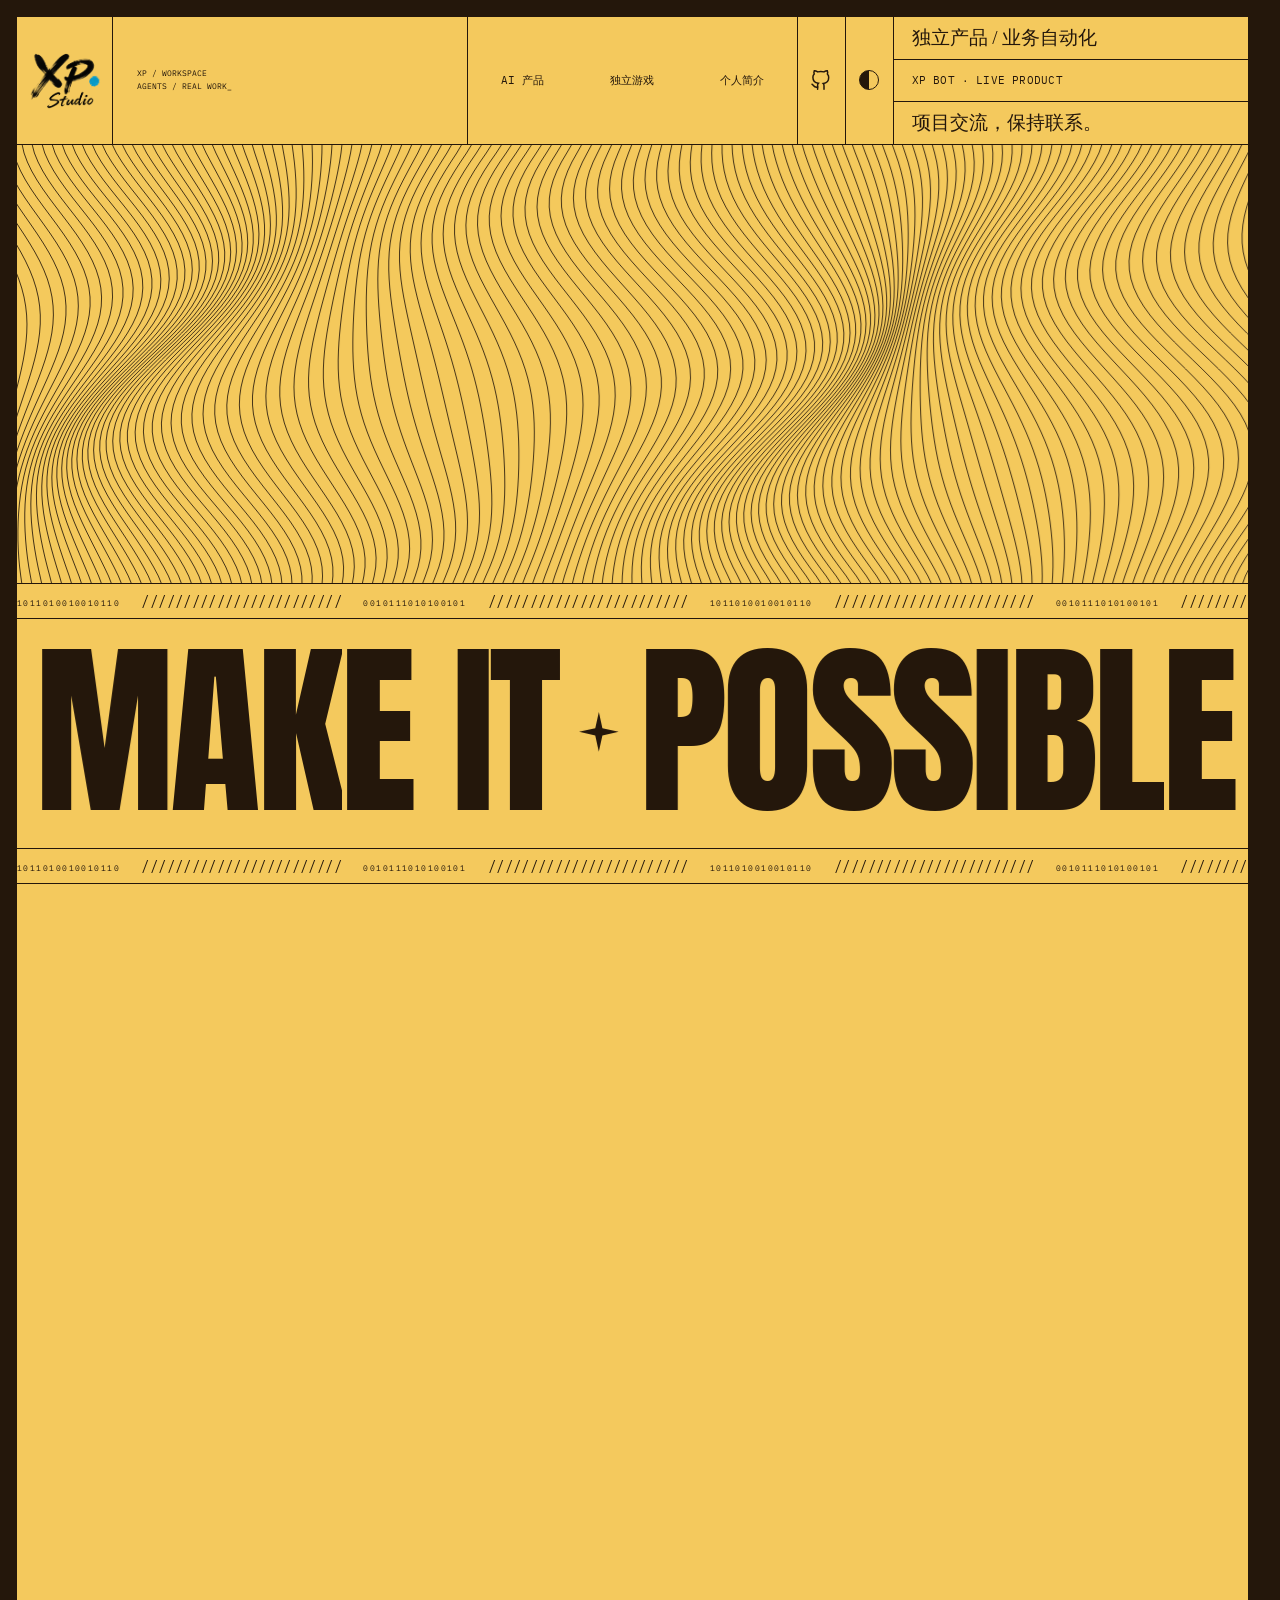
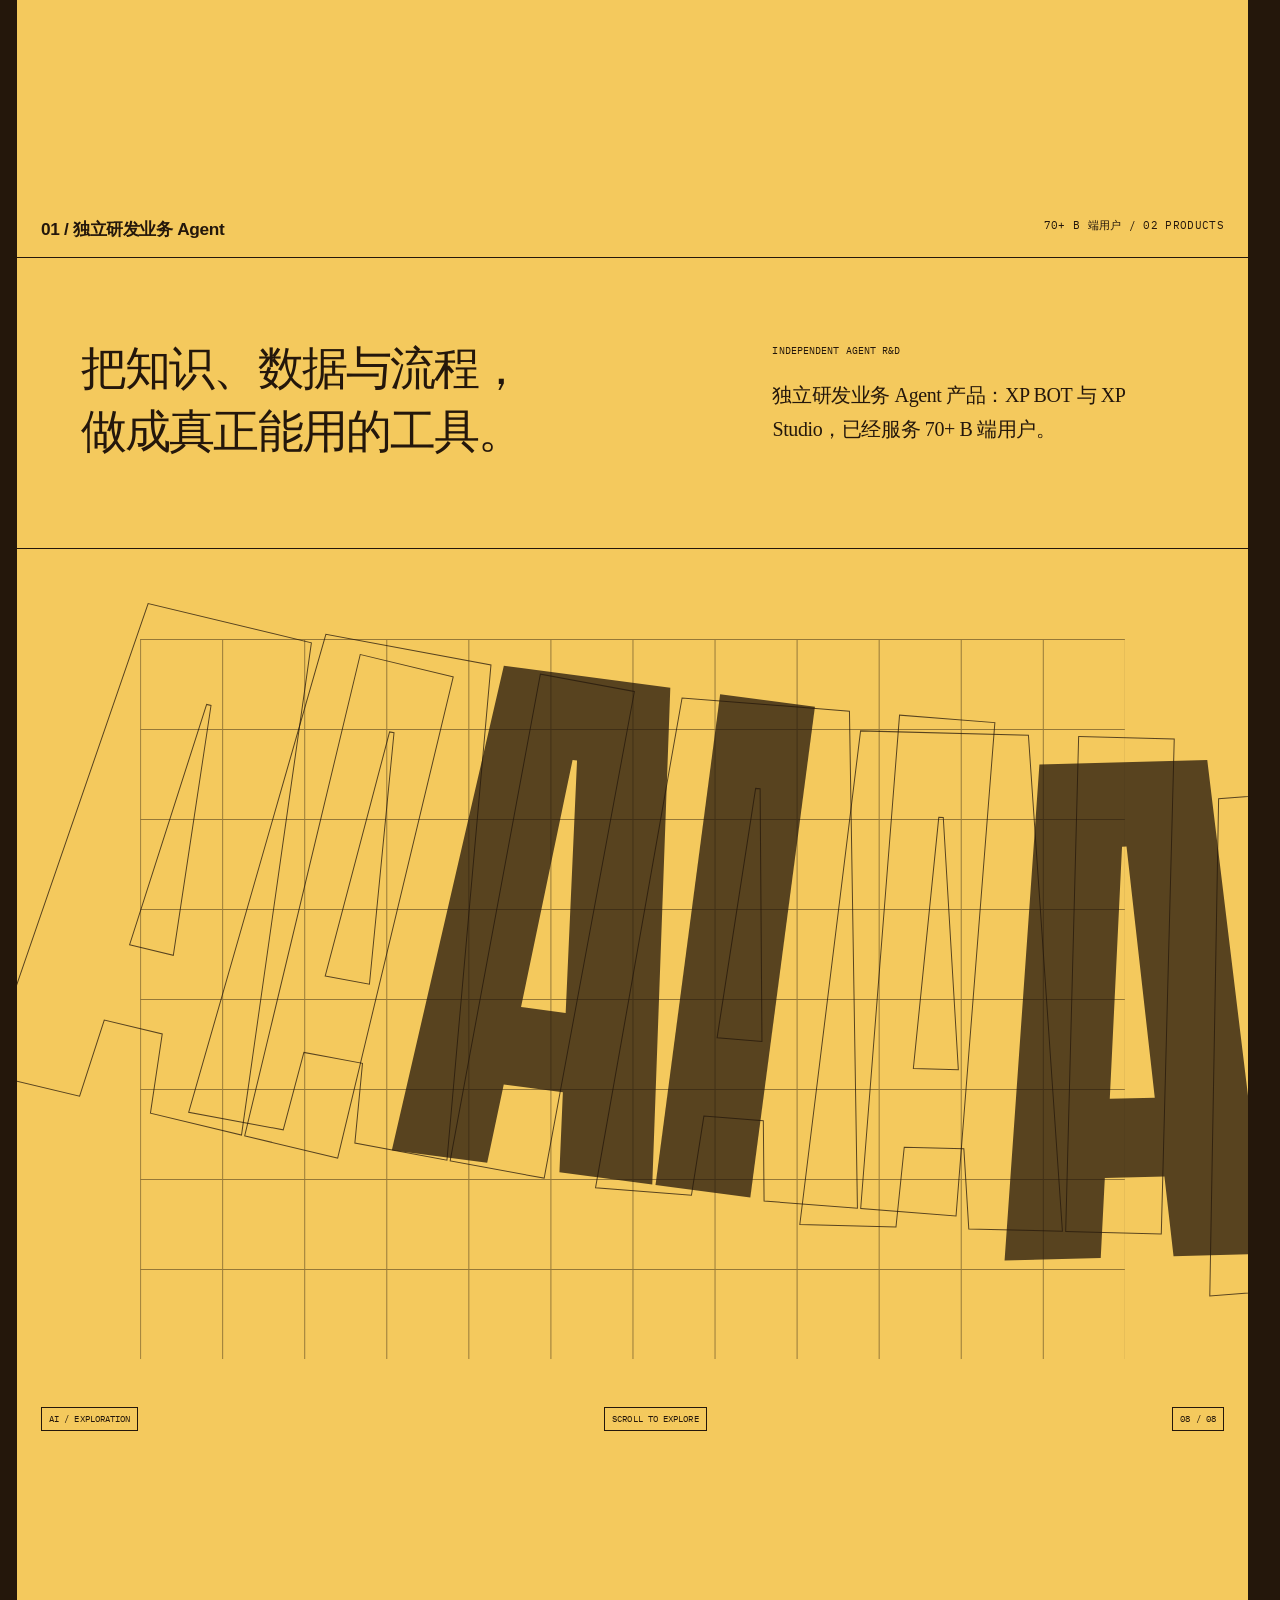
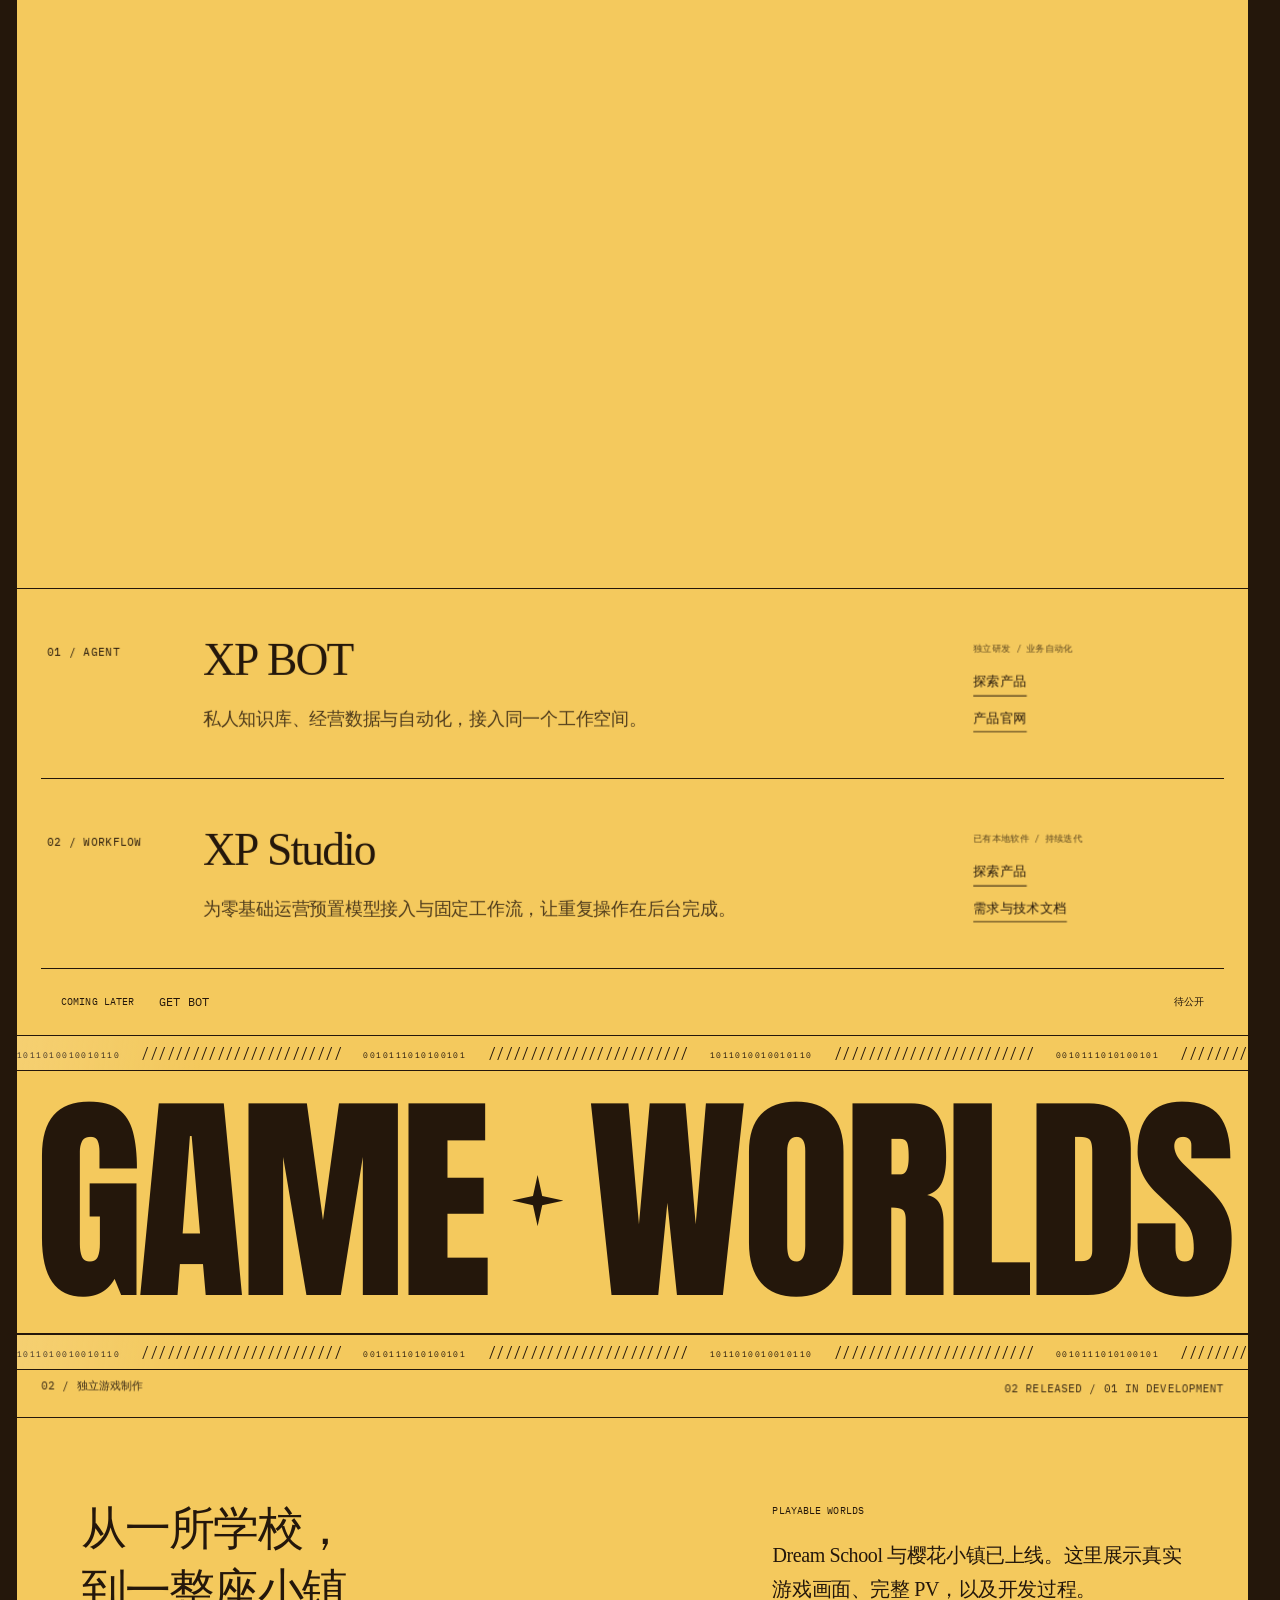
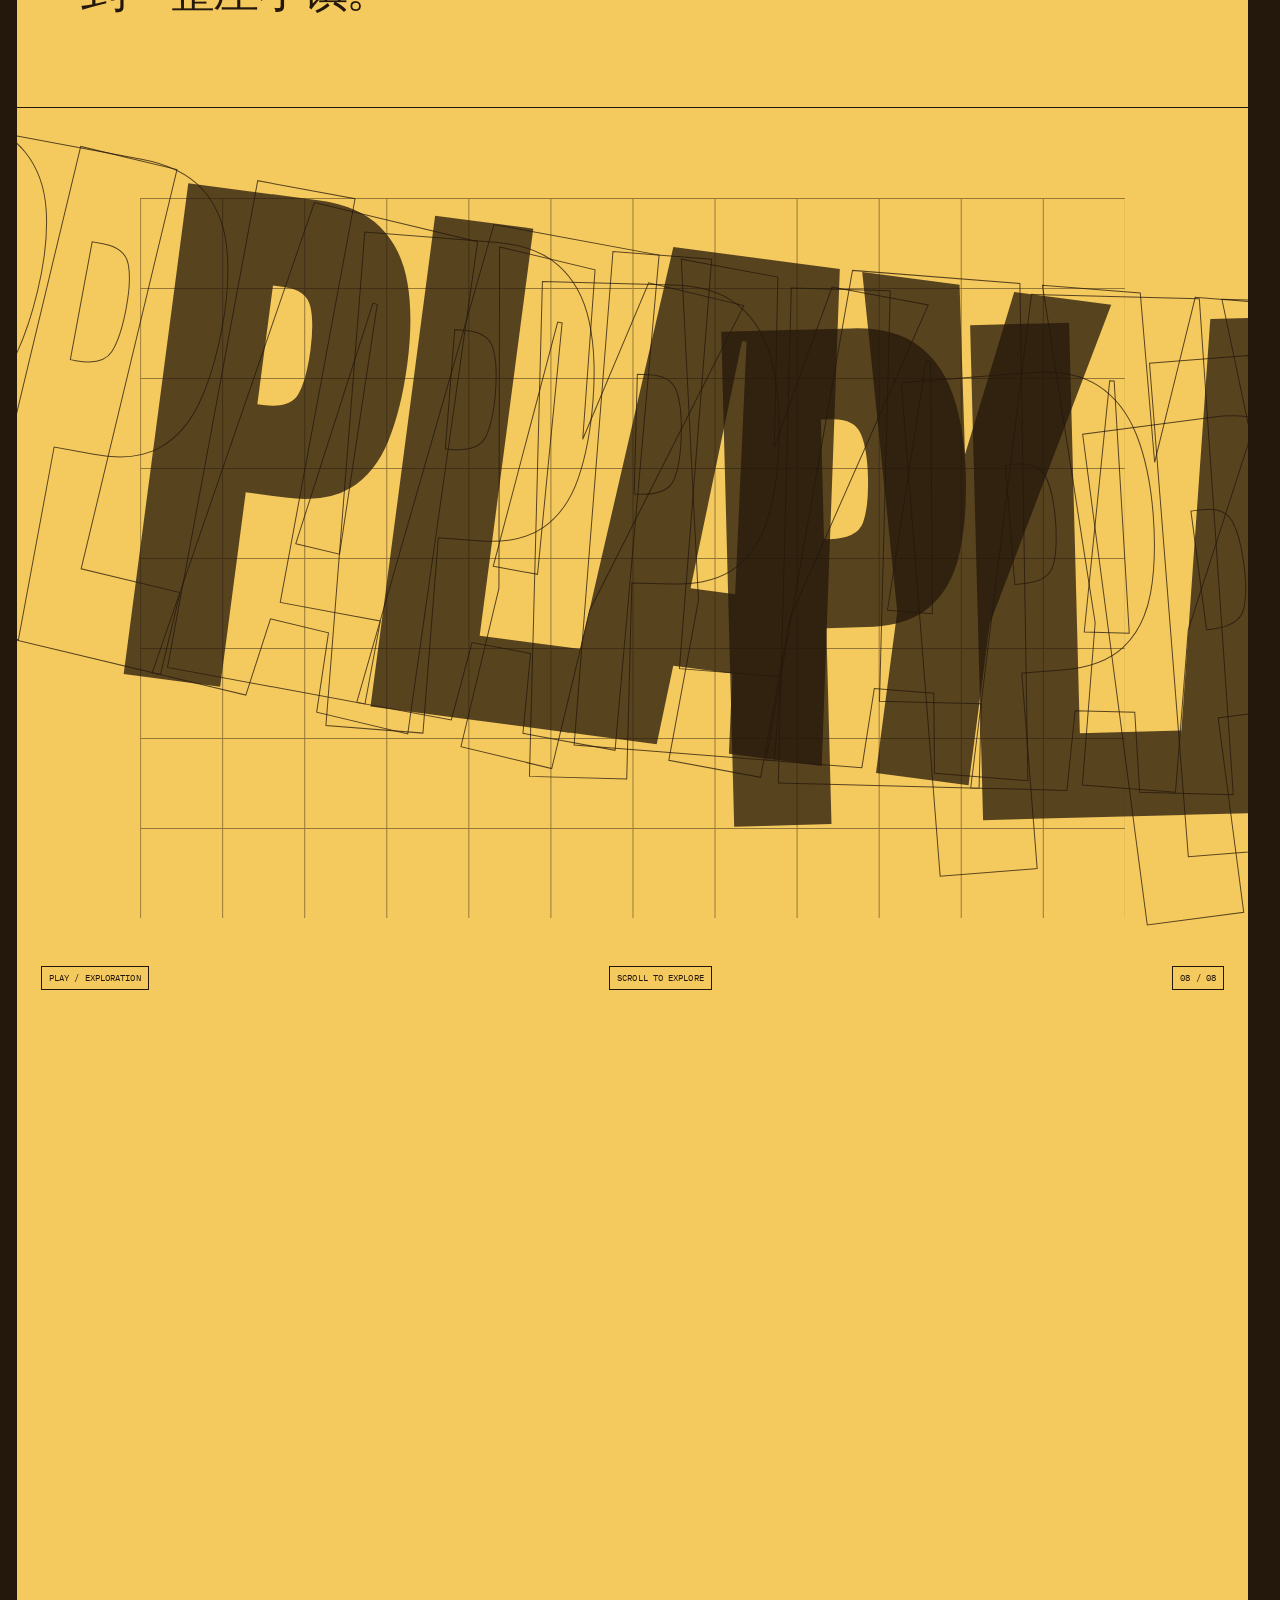
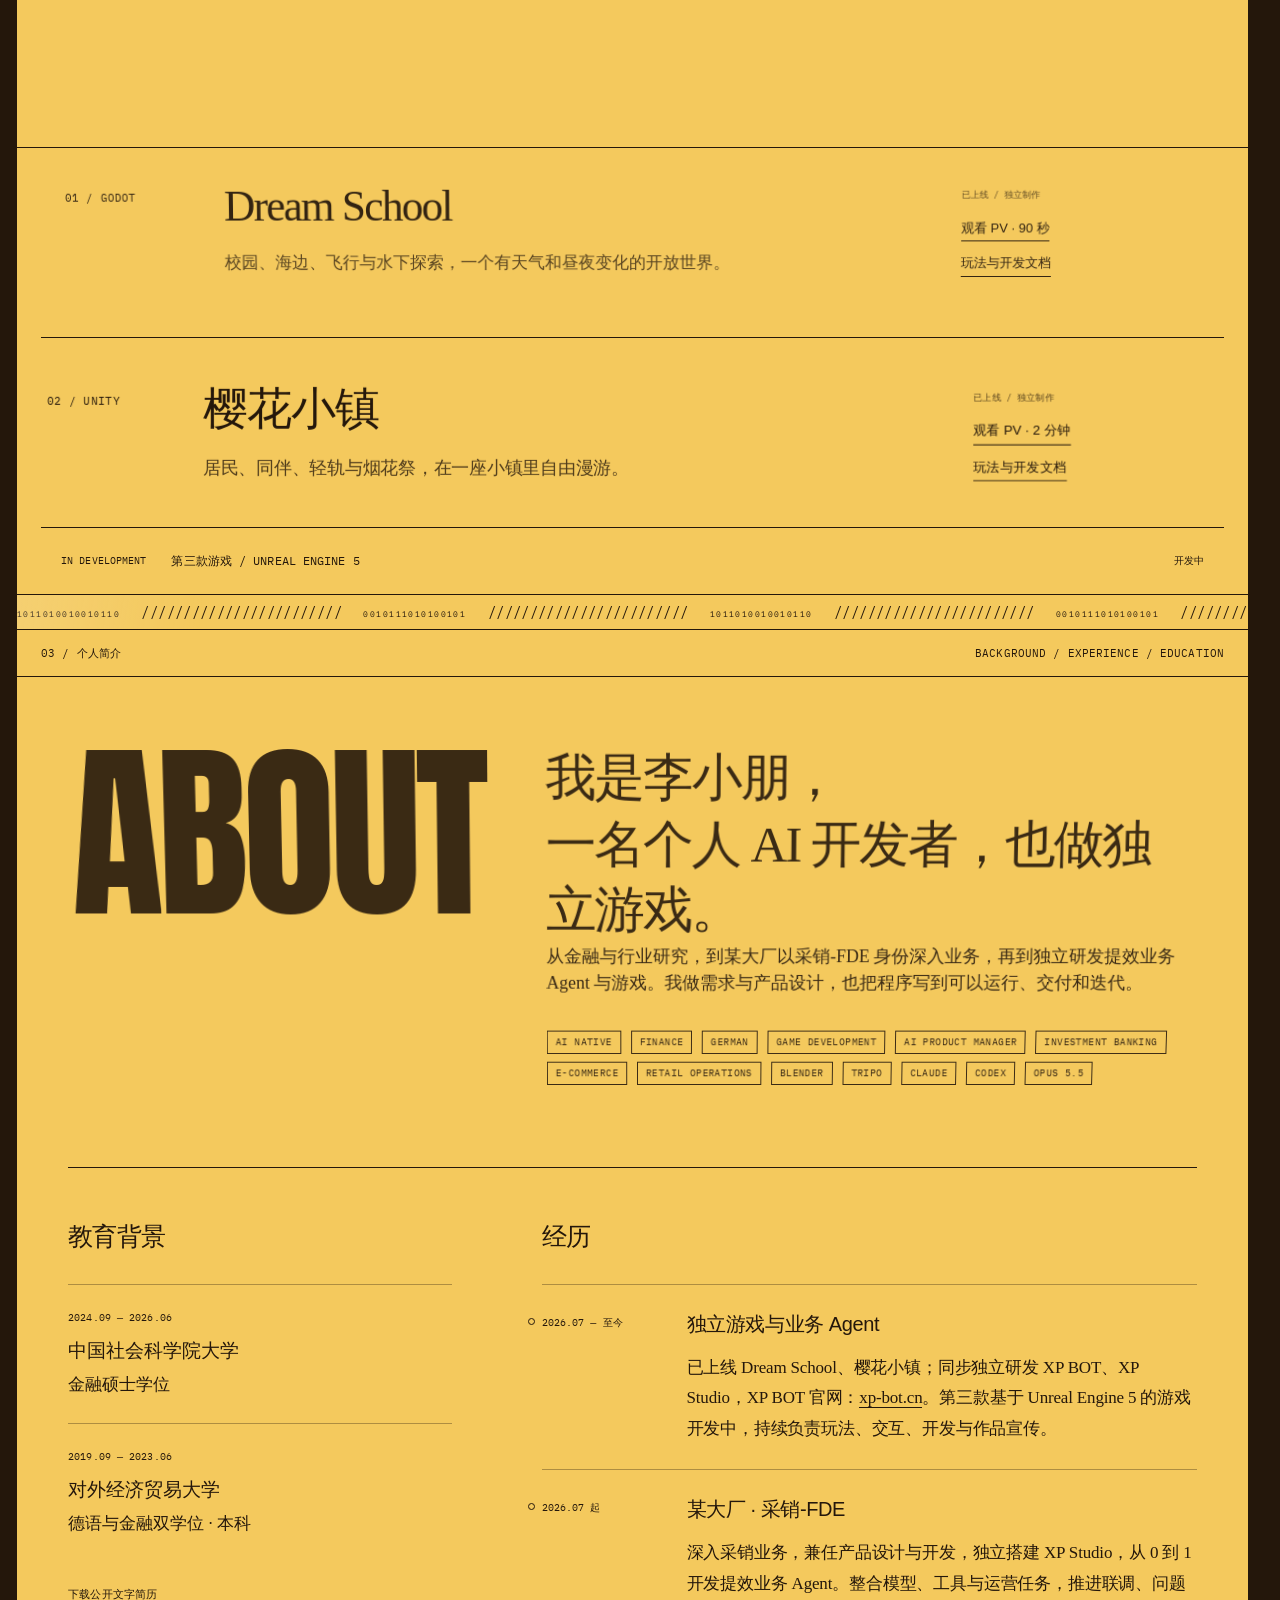
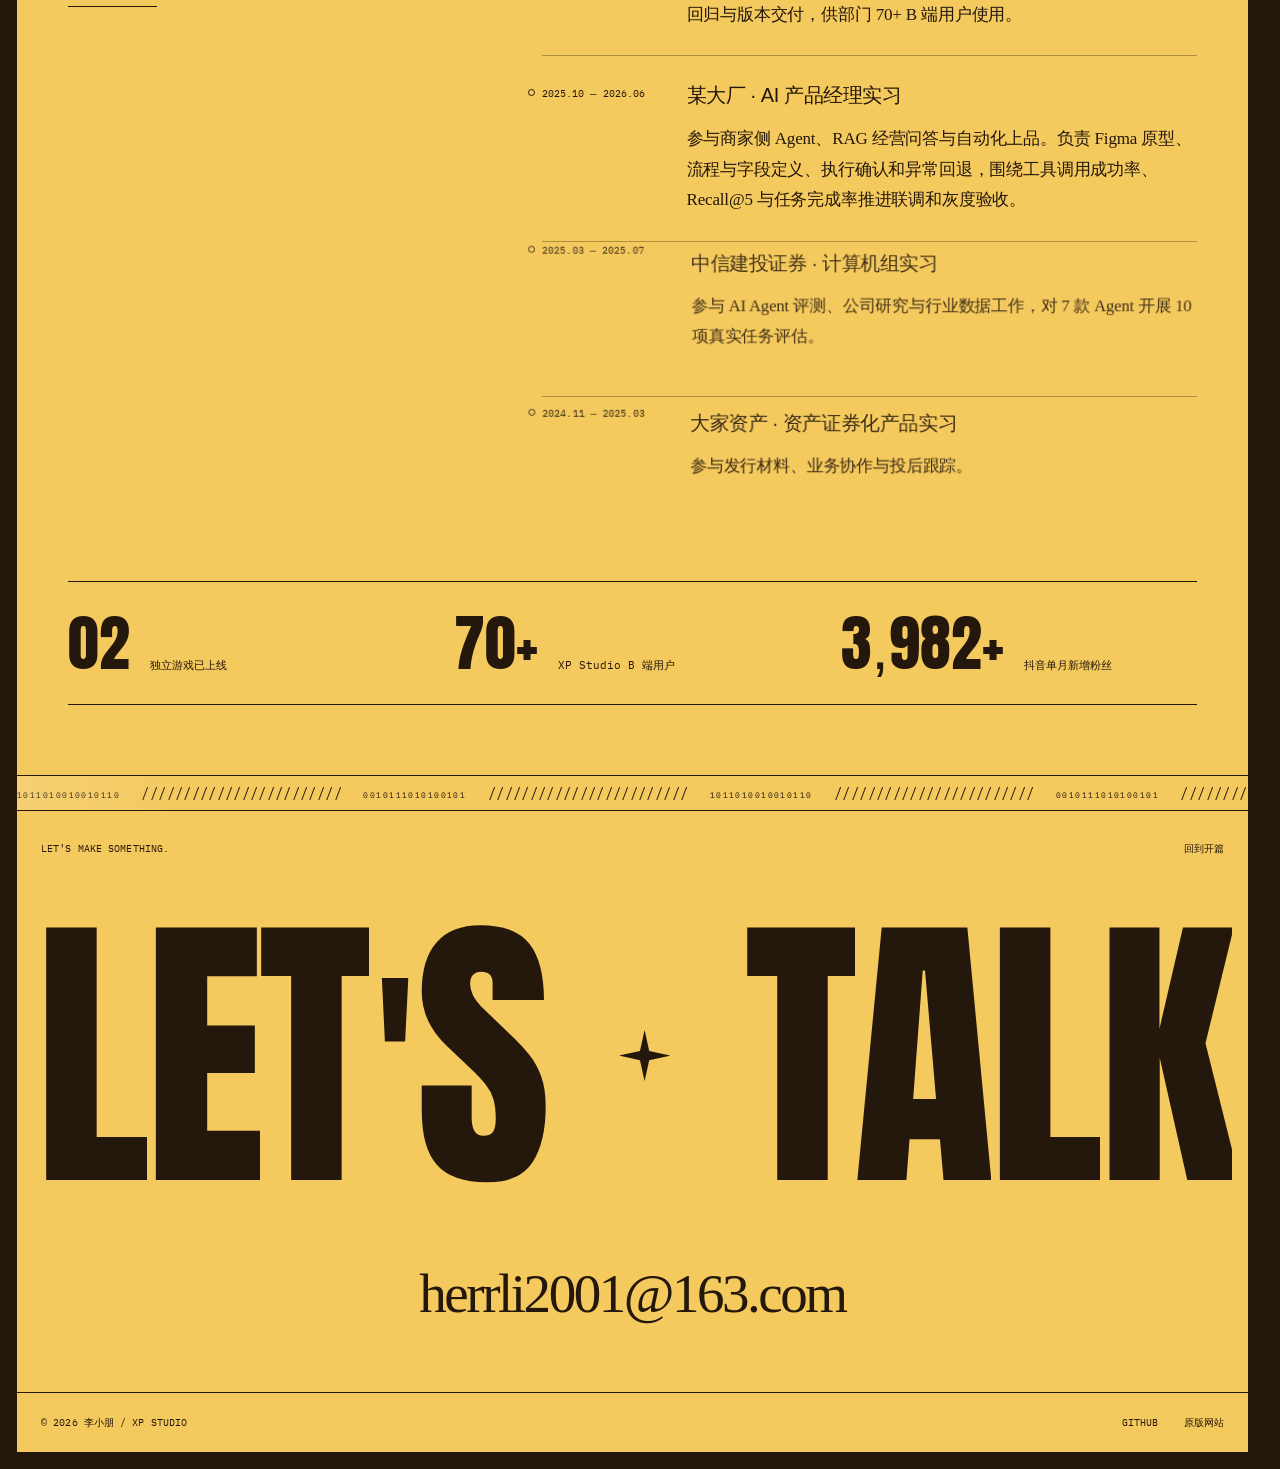
==== commit 79677466: "Reveal hidden keywords through drag ripples and add editorial scroll and hover depth" ====
--- a/index.html
+++ b/index.html
@@ -1,24 +1,10 @@
-<!doctype html><html lang="zh-CN"><head><meta charset="utf-8"><meta name="viewport" content="width=device-width,initial-scale=1"><title>李小朋 / XP Studio — AI 产品与独立游戏</title><meta name="description" content="李小朋的独立作品：XP BOT、XP Studio、Dream School、樱花小镇。AI 产品、游戏实机与个人经历。"><meta name="theme-color" content="#f4c95d"><link rel="icon" href="assets/studio/brand-full.png"><link rel="stylesheet" href="assets/studio-kinetic.css?v=kinetic-04"><link rel="stylesheet" href="assets/studio-opening.css?v=kinetic-04"><script defer src="assets/studio-runtime.js?v=kinetic-04"></script><script defer src="assets/studio-kinetic.js?v=kinetic-04"></script><script defer src="assets/studio-products.js?v=kinetic-04"></script><link rel="canonical" href="https://herr-li.com/"><meta property="og:title" content="李小朋 / XP Studio — MAKE IT POSSIBLE"><meta property="og:description" content="独立研发业务 Agent、独立游戏与个人经历。"><meta property="og:url" content="https://herr-li.com/"></head>
+<!doctype html><html lang="zh-CN"><head><meta charset="utf-8"><meta name="viewport" content="width=device-width,initial-scale=1"><title>李小朋 / XP Studio — AI 产品与独立游戏</title><meta name="description" content="李小朋的独立作品：XP BOT、XP Studio、Dream School、樱花小镇。AI 产品、游戏实机与个人经历。"><meta name="theme-color" content="#f4c95d"><link rel="icon" href="assets/studio/brand-full.png"><link rel="stylesheet" href="assets/studio-kinetic.css?v=ripple-20261107"><link rel="stylesheet" href="assets/studio-opening.css?v=ripple-20261107"><script defer src="assets/studio-runtime.js?v=ripple-20261107"></script><script defer src="assets/studio-wave.js?v=ripple-20261107"></script><script defer src="assets/studio-kinetic.js?v=ripple-20261107"></script><script defer src="assets/studio-products.js?v=ripple-20261107"></script><link rel="stylesheet" href="assets/studio-depth.css?v=ripple-20261107"><script defer src="assets/studio-depth.js?v=ripple-20261107"></script><link rel="canonical" href="https://herr-li.com/"><meta property="og:title" content="李小朋 / XP Studio — MAKE IT POSSIBLE"><meta property="og:description" content="独立研发业务 Agent、独立游戏与个人经历。"><meta property="og:url" content="https://herr-li.com/"></head>
 <body id="top"><a class="skip" href="#main">跳到作品</a><div class="site-shell">
-<header class="kinetic-header"><a class="site-logo" href="#top" aria-label="XP Studio 首页"><img src="assets/studio/brand-full.png" alt="XP Studio 完整手写标志" width="74" height="74"></a><div class="header-console" aria-hidden="true"><span>XP / WORKSPACE</span><span data-console>LOADING IDEAS_</span><span class="keyword-marquee" data-keywords><span>AI NATIVE · FINANCE · GERMAN · GAME DEVELOPMENT · AI PRODUCT MANAGER · INVESTMENT BANKING · E-COMMERCE · RETAIL OPERATIONS · BLENDER · TRIPO · CLAUDE · CODEX · OPUS 5.5</span></span></div><nav aria-label="主导航"><a href="#agents" data-roll-link>AI 产品</a><a href="#work" data-roll-link>独立游戏</a><a href="#about" data-roll-link>个人简介</a></nav><a class="github-cell" href="https://github.com/herrli2001-rgb" target="_blank" rel="noopener noreferrer" aria-label="GitHub"><svg viewBox="0 0 24 24" aria-hidden="true"><path d="M9 19c-4.3 1.3-4.3-2.2-6-2.7m12 5v-3.4a3 3 0 0 0-.8-2.3c2.7-.3 5.5-1.3 5.5-6A4.6 4.6 0 0 0 18.4 6a4.3 4.3 0 0 0-.1-3.3s-1-.3-3.4 1.2a11.7 11.7 0 0 0-6.2 0C6.3 2.4 5.3 2.7 5.3 2.7A4.3 4.3 0 0 0 5.2 6a4.6 4.6 0 0 0-1.3 3.3c0 4.7 2.8 5.7 5.5 6a3 3 0 0 0-.8 2.3v3.7"/></svg></a><button class="contrast-toggle" aria-label="切换对比度" aria-pressed="false"><span aria-hidden="true"></span></button><div class="header-aside"><p>独立产品 / 业务自动化</p><a class="header-product magnetic" href="https://xp-bot.cn/" target="_blank" rel="noopener noreferrer">XP BOT · LIVE PRODUCT</a><a href="#contact" data-roll-link>项目交流，保持联系。</a></div></header>
+<header class="kinetic-header"><a class="site-logo" href="#top" aria-label="XP Studio 首页"><img src="assets/studio/brand-full.png" alt="XP Studio 完整手写标志" width="74" height="74"></a><div class="header-console" aria-hidden="true"><span>XP / WORKSPACE</span><span data-console>LOADING IDEAS_</span></div><nav aria-label="主导航"><a href="#agents" data-roll-link>AI 产品</a><a href="#work" data-roll-link>独立游戏</a><a href="#about" data-roll-link>个人简介</a></nav><a class="github-cell" href="https://github.com/herrli2001-rgb" target="_blank" rel="noopener noreferrer" aria-label="GitHub"><svg viewBox="0 0 24 24" aria-hidden="true"><path d="M9 19c-4.3 1.3-4.3-2.2-6-2.7m12 5v-3.4a3 3 0 0 0-.8-2.3c2.7-.3 5.5-1.3 5.5-6A4.6 4.6 0 0 0 18.4 6a4.3 4.3 0 0 0-.1-3.3s-1-.3-3.4 1.2a11.7 11.7 0 0 0-6.2 0C6.3 2.4 5.3 2.7 5.3 2.7A4.3 4.3 0 0 0 5.2 6a4.6 4.6 0 0 0-1.3 3.3c0 4.7 2.8 5.7 5.5 6a3 3 0 0 0-.8 2.3v3.7"/></svg></a><button class="contrast-toggle" aria-label="切换对比度" aria-pressed="false"><span aria-hidden="true"></span></button><div class="header-aside"><p>独立产品 / 业务自动化</p><a class="header-product magnetic" href="https://xp-bot.cn/" target="_blank" rel="noopener noreferrer">XP BOT · LIVE PRODUCT</a><a href="#contact" data-roll-link>项目交流，保持联系。</a></div></header>
 <main id="main">
-<div class="opening-sequence" data-opening-scroll><section class="opening" id="agents" data-chapter="01" aria-labelledby="ai-title"><div class="wave-field" data-waves><canvas aria-hidden="true"></canvas><div class="wave-keywords" aria-label="我的关键词">
-<button class="wave-word wave-word--lead" type="button" data-wave-word data-x="50" data-y="48" data-mobile-x="53" data-mobile-y="55" style="--x:50%;--y:48%;--mobile-x:53%;--mobile-y:55%" aria-label="AI NATIVE，可拖动，方向键移动，双击复位">AI NATIVE</button>
-<button class="wave-word" type="button" data-wave-word data-x="14" data-y="17" data-mobile-x="20" data-mobile-y="12" style="--x:14%;--y:17%;--mobile-x:20%;--mobile-y:12%" aria-label="FINANCE，可拖动，方向键移动，双击复位">FINANCE</button>
-<button class="wave-word" type="button" data-wave-word data-x="41" data-y="13" data-mobile-x="57" data-mobile-y="10" style="--x:41%;--y:13%;--mobile-x:57%;--mobile-y:10%" aria-label="GERMAN，可拖动，方向键移动，双击复位">GERMAN</button>
-<button class="wave-word" type="button" data-wave-word data-x="75" data-y="17" data-mobile-x="42" data-mobile-y="27" style="--x:75%;--y:17%;--mobile-x:42%;--mobile-y:27%" aria-label="GAME DEVELOPMENT，可拖动，方向键移动，双击复位">GAME DEVELOPMENT</button>
-<button class="wave-word" type="button" data-wave-word data-x="20" data-y="42" data-mobile-x="32" data-mobile-y="41" style="--x:20%;--y:42%;--mobile-x:32%;--mobile-y:41%" aria-label="AI PRODUCT MANAGER，可拖动，方向键移动，双击复位">AI PRODUCT MANAGER</button>
-<button class="wave-word" type="button" data-wave-word data-x="78" data-y="42" data-mobile-x="66" data-mobile-y="73" style="--x:78%;--y:42%;--mobile-x:66%;--mobile-y:73%" aria-label="INVESTMENT BANKING，可拖动，方向键移动，双击复位">INVESTMENT BANKING</button>
-<button class="wave-word" type="button" data-wave-word data-x="14" data-y="71" data-mobile-x="19" data-mobile-y="69" style="--x:14%;--y:71%;--mobile-x:19%;--mobile-y:69%" aria-label="E-COMMERCE，可拖动，方向键移动，双击复位">E-COMMERCE</button>
-<button class="wave-word" type="button" data-wave-word data-x="49" data-y="85" data-mobile-x="47" data-mobile-y="91" style="--x:49%;--y:85%;--mobile-x:47%;--mobile-y:91%" aria-label="RETAIL OPERATIONS，可拖动，方向键移动，双击复位">RETAIL OPERATIONS</button>
-<button class="wave-word" type="button" data-wave-word data-x="82" data-y="71" data-mobile-x="82" data-mobile-y="40" style="--x:82%;--y:71%;--mobile-x:82%;--mobile-y:40%" aria-label="BLENDER，可拖动，方向键移动，双击复位">BLENDER</button>
-<button class="wave-word" type="button" data-wave-word data-x="32" data-y="67" data-mobile-x="16" data-mobile-y="88" style="--x:32%;--y:67%;--mobile-x:16%;--mobile-y:88%" aria-label="TRIPO，可拖动，方向键移动，双击复位">TRIPO</button>
-<button class="wave-word" type="button" data-wave-word data-x="60" data-y="26" data-mobile-x="86" data-mobile-y="15" style="--x:60%;--y:26%;--mobile-x:86%;--mobile-y:15%" aria-label="CLAUDE，可拖动，方向键移动，双击复位">CLAUDE</button>
-<button class="wave-word" type="button" data-wave-word data-x="62" data-y="69" data-mobile-x="83" data-mobile-y="59" style="--x:62%;--y:69%;--mobile-x:83%;--mobile-y:59%" aria-label="CODEX，可拖动，方向键移动，双击复位">CODEX</button>
-<button class="wave-word" type="button" data-wave-word data-x="87" data-y="88" data-mobile-x="86" data-mobile-y="90" style="--x:87%;--y:88%;--mobile-x:86%;--mobile-y:90%" aria-label="OPUS 5.5，可拖动，方向键移动，双击复位">OPUS 5.5</button>
-</div><span class="wave-caption mono">DRAG WORDS / MOVE WAVES / SCROLL TO UNFOLD</span></div><div class="bit-strip" aria-hidden="true"><div class="bit-track">1011010010010110 <i>////////////////////////</i> 0010111010100101 <i>////////////////////////</i> 1011010010010110 <i>////////////////////////</i> 0010111010100101 <i>////////////////////////</i> 1011010010010110 <i>////////////////////////</i> 0010111010100101 <i>////////////////////////</i> 1011010010010110 <i>////////////////////////</i> 0010111010100101 <i>////////////////////////</i> 1011010010010110 <i>////////////////////////</i> 0010111010100101 <i>////////////////////////</i> 1011010010010110 <i>////////////////////////</i> 0010111010100101 <i>////////////////////////</i> </div></div><div class="display-line display-line--motto" id="ai-title" role="heading" aria-level="1" aria-label="MAKE IT POSSIBLE"><span data-roll-word>MAKE IT</span><svg class="display-star" viewBox="0 0 100 100" aria-hidden="true"><path d="M50 0 59 41 100 50 59 59 50 100 41 59 0 50 41 41Z"/></svg><span data-roll-word>POSSIBLE</span></div><div class="bit-strip" aria-hidden="true"><div class="bit-track">1011010010010110 <i>////////////////////////</i> 0010111010100101 <i>////////////////////////</i> 1011010010010110 <i>////////////////////////</i> 0010111010100101 <i>////////////////////////</i> 1011010010010110 <i>////////////////////////</i> 0010111010100101 <i>////////////////////////</i> 1011010010010110 <i>////////////////////////</i> 0010111010100101 <i>////////////////////////</i> 1011010010010110 <i>////////////////////////</i> 0010111010100101 <i>////////////////////////</i> 1011010010010110 <i>////////////////////////</i> 0010111010100101 <i>////////////////////////</i> </div></div></section></div>
+<div class="opening-sequence" data-opening-scroll><section class="opening" id="agents" data-chapter="01" aria-labelledby="ai-title"><div class="wave-field" data-waves tabindex="0" role="region" aria-label="互动波浪。按住鼠标拖动探索关键词，也可按空格。"><canvas aria-hidden="true"></canvas><template data-wave-keyword-pool><span>AI NATIVE</span><span>FINANCE</span><span>GERMAN</span><span>GAME DEVELOPMENT</span><span>AI PRODUCT MANAGER</span><span>INVESTMENT BANKING</span><span>E-COMMERCE</span><span>RETAIL OPERATIONS</span><span>BLENDER</span><span>TRIPO</span><span>CLAUDE</span><span>CODEX</span><span>OPUS 5.5</span></template><div class="wave-keywords" data-wave-discoveries aria-hidden="true"></div><span class="wave-caption mono">按住拖动，让关键词随涟漪浮现</span></div><div class="bit-strip" aria-hidden="true"><div class="bit-track">1011010010010110 <i>////////////////////////</i> 0010111010100101 <i>////////////////////////</i> 1011010010010110 <i>////////////////////////</i> 0010111010100101 <i>////////////////////////</i> 1011010010010110 <i>////////////////////////</i> 0010111010100101 <i>////////////////////////</i> 1011010010010110 <i>////////////////////////</i> 0010111010100101 <i>////////////////////////</i> 1011010010010110 <i>////////////////////////</i> 0010111010100101 <i>////////////////////////</i> 1011010010010110 <i>////////////////////////</i> 0010111010100101 <i>////////////////////////</i> </div></div><div class="display-line display-line--motto" id="ai-title" role="heading" aria-level="1" aria-label="MAKE IT POSSIBLE"><span data-roll-word>MAKE IT</span><svg class="display-star" viewBox="0 0 100 100" aria-hidden="true"><path d="M50 0 59 41 100 50 59 59 50 100 41 59 0 50 41 41Z"/></svg><span data-roll-word>POSSIBLE</span></div><div class="bit-strip" aria-hidden="true"><div class="bit-track">1011010010010110 <i>////////////////////////</i> 0010111010100101 <i>////////////////////////</i> 1011010010010110 <i>////////////////////////</i> 0010111010100101 <i>////////////////////////</i> 1011010010010110 <i>////////////////////////</i> 0010111010100101 <i>////////////////////////</i> 1011010010010110 <i>////////////////////////</i> 0010111010100101 <i>////////////////////////</i> 1011010010010110 <i>////////////////////////</i> 0010111010100101 <i>////////////////////////</i> 1011010010010110 <i>////////////////////////</i> 0010111010100101 <i>////////////////////////</i> </div></div></section></div>
 <div class="section-caption section-caption--ai mono"><span>01 / 独立研发业务 Agent</span><span>70+ B 端用户 / 02 PRODUCTS</span></div>
-<section class="editorial-statement"><p>把知识、数据与业务流程，<br>做成真正能用的工具。</p><div><span class="mono">INDEPENDENT AGENT R&D</span><p>独立研发业务 Agent 产品：XP BOT 与 XP Studio，已经服务 70+ B 端用户。</p></div></section>
+<section class="editorial-statement"><p>把知识、数据与流程，<br>做成真正能用的工具。</p><div><span class="mono">INDEPENDENT AGENT R&D</span><p>独立研发业务 Agent 产品：XP BOT 与 XP Studio，已经服务 70+ B 端用户。</p></div></section>
 <section class="work-sequence" data-wall="ai" aria-label="AI 产品动态作品墙"><div class="wall-stage"><div class="wall-grid" aria-hidden="true"></div><div class="wall-ghosts"><span style="--ghost:0" aria-hidden="true">AI</span><span style="--ghost:1" aria-hidden="true">AI</span><span style="--ghost:2" aria-hidden="true">AI</span><span style="--ghost:3" aria-hidden="true">AI</span><span style="--ghost:4" aria-hidden="true">AI</span><span style="--ghost:5" aria-hidden="true">AI</span><span style="--ghost:6" aria-hidden="true">AI</span><span style="--ghost:7" aria-hidden="true">AI</span><span style="--ghost:8" aria-hidden="true">AI</span><span style="--ghost:9" aria-hidden="true">AI</span></div><div class="wall-gallery"><button class="work-tile" data-project="bot" data-wall-card aria-label="XP BOT：定时任务 / 界面实录"><span class="tile-inner"><img src="assets/products/bot-overview.jpg" alt="XP BOT / 定时任务 / 界面实录" width="1280" height="736" loading="lazy" draggable="false"><video data-tile-video="assets/products/bot-automation.mp4" muted loop playsinline preload="none" aria-hidden="true"></video><span class="tile-caption"><strong>XP BOT</strong><span>定时任务 / 界面实录</span><small>#01/08</small></span></span></button><button class="work-tile" data-project="studio" data-wall-card aria-label="XP Studio：首页 / Agent 工作台"><span class="tile-inner"><img src="assets/studio/xp-home.png" alt="XP Studio / 首页 / Agent 工作台" width="1280" height="736" loading="lazy" draggable="false"><span class="tile-caption"><strong>XP Studio</strong><span>首页 / Agent 工作台</span><small>#02/08</small></span></span></button><button class="work-tile" data-project="bot" data-wall-card aria-label="XP BOT：图片与模板 / 界面实录"><span class="tile-inner"><img src="assets/products/bot-templates.jpg" alt="XP BOT / 图片与模板 / 界面实录" width="1280" height="736" loading="lazy" draggable="false"><video data-tile-video="assets/products/bot-templates.mp4" muted loop playsinline preload="none" aria-hidden="true"></video><span class="tile-caption"><strong>XP BOT</strong><span>图片与模板 / 界面实录</span><small>#03/08</small></span></span></button><button class="work-tile" data-project="studio" data-wall-card aria-label="XP Studio：经营日报 / 空状态"><span class="tile-inner"><img src="assets/studio/xp-dashboard.png" alt="XP Studio / 经营日报 / 空状态" width="1280" height="736" loading="lazy" draggable="false"><span class="tile-caption"><strong>XP Studio</strong><span>经营日报 / 空状态</span><small>#04/08</small></span></span></button><button class="work-tile" data-project="bot" data-wall-card aria-label="XP BOT：接入与复用 / 已脱敏"><span class="tile-inner"><img src="assets/products/bot-setup.jpg" alt="XP BOT / 接入与复用 / 已脱敏" width="1280" height="736" loading="lazy" draggable="false"><span class="tile-caption"><strong>XP BOT</strong><span>接入与复用 / 已脱敏</span><small>#05/08</small></span></span></button><button class="work-tile" data-project="studio" data-wall-card aria-label="XP Studio：说人话 / 营销表达"><span class="tile-inner"><img src="assets/studio/xp-human.png" alt="XP Studio / 说人话 / 营销表达" width="1280" height="736" loading="lazy" draggable="false"><span class="tile-caption"><strong>XP Studio</strong><span>说人话 / 营销表达</span><small>#06/08</small></span></span></button><button class="work-tile" data-project="bot" data-wall-card aria-label="XP BOT：自动化 / 已脱敏"><span class="tile-inner"><img src="assets/products/bot-overview.jpg" alt="XP BOT / 自动化 / 已脱敏" width="1280" height="736" loading="lazy" draggable="false"><span class="tile-caption"><strong>XP BOT</strong><span>自动化 / 已脱敏</span><small>#07/08</small></span></span></button><button class="work-tile" data-project="studio" data-wall-card aria-label="XP Studio：搜索词 / 采集与分析"><span class="tile-inner"><img src="assets/studio/xp-search.png" alt="XP Studio / 搜索词 / 采集与分析" width="1280" height="736" loading="lazy" draggable="false"><span class="tile-caption"><strong>XP Studio</strong><span>搜索词 / 采集与分析</span><small>#08/08</small></span></span></button></div><div class="wall-caption mono"><span>AI / EXPLORATION</span><span>SCROLL TO EXPLORE</span><span data-wall-count>00 / 08</span></div></div></section>
 <div class="project-index" aria-label="AI 产品项目索引"><article><span class="record-no mono">01 / AGENT</span><div><button class="record-title" data-project="bot" data-roll-link>XP BOT</button><p>私人知识库、经营数据与自动化，接入同一个工作空间。</p></div><div class="record-actions"><span class="mono">独立研发 / 业务自动化</span><button data-project="bot">探索产品</button><a href="https://xp-bot.cn/" target="_blank" rel="noopener noreferrer">产品官网</a></div></article><article><span class="record-no mono">02 / WORKFLOW</span><div><button class="record-title" data-project="studio" data-roll-link>XP Studio</button><p>为零基础运营预置模型接入与固定工作流，让重复操作在后台完成。</p></div><div class="record-actions"><span class="mono">已有本地软件 / 持续迭代</span><button data-project="studio">探索产品</button><a href="docs/xp-studio-technical.html">需求与技术文档</a></div></article><div class="future-record mono"><span>COMING LATER</span><strong>get bot</strong><span>待公开</span></div></div>
 <div class="bit-strip" aria-hidden="true"><div class="bit-track">1011010010010110 <i>////////////////////////</i> 0010111010100101 <i>////////////////////////</i> 1011010010010110 <i>////////////////////////</i> 0010111010100101 <i>////////////////////////</i> 1011010010010110 <i>////////////////////////</i> 0010111010100101 <i>////////////////////////</i> 1011010010010110 <i>////////////////////////</i> 0010111010100101 <i>////////////////////////</i> 1011010010010110 <i>////////////////////////</i> 0010111010100101 <i>////////////////////////</i> 1011010010010110 <i>////////////////////////</i> 0010111010100101 <i>////////////////////////</i> </div></div>
--- a/assets/studio-opening.css
+++ b/assets/studio-opening.css
@@ -1,97 +1,54 @@
-/* Scroll-controlled opening: the existing wave and type become one continuous scene. */
-.opening-sequence {
-  position: relative;
-  height: calc(var(--intro-full-height, 100svh) + var(--intro-travel, 76svh));
-  background: var(--bg);
-}
-.opening-sequence > .opening {
-  position: sticky;
-  top: 0;
-  height: var(--intro-height, calc(100svh - 129px));
-  min-height: 0;
-  overflow: hidden;
-  isolation: isolate;
-  background: var(--bg);
-}
-.opening-sequence .wave-field { height: auto; min-height: 0; }
-.opening-sequence .wave-field canvas {
-  transform: translate3d(0, var(--wave-y, 0px), 0) scale(var(--wave-scale, 1));
-  transform-origin: 50% 48%;
-  opacity: var(--wave-opacity, 1);
-  will-change: transform;
-}
-.opening-sequence .display-line--motto { overflow: visible; }
-.opening-sequence .display-line--motto > .roll-word {
-  opacity: var(--motto-opacity, 1);
-  will-change: transform;
-  transform: translate3d(calc(-1 * var(--motto-x, 0px)), var(--motto-y, 0px), 0)
-    rotate(calc(-1 * var(--motto-turn, 0deg))) scale(var(--motto-scale, 1));
-}
-.opening-sequence .display-line--motto > .roll-word:last-child {
-  transform: translate3d(var(--motto-x, 0px), var(--motto-y, 0px), 0)
-    rotate(var(--motto-turn, 0deg)) scale(var(--motto-scale, 1));
-}
-.opening-sequence .display-star { transition: none; }
-.wave-keywords {
-  position: absolute;
-  inset: 0;
-  z-index: 1;
-  pointer-events: none;
-  opacity: var(--keyword-opacity, 1);
-}
-.wave-word {
-  position: absolute;
-  left: var(--x);
-  top: var(--y);
-  display: block;
-  padding: .25em .38em;
-  border: 0;
-  border-radius: 0;
-  background: var(--bg);
-  color: var(--ink);
-  font: 500 clamp(13px, 1.25vw, 22px)/1.2 var(--mono);
-  letter-spacing: -.045em;
-  white-space: nowrap;
-  pointer-events: auto;
-  cursor: grab;
-  touch-action: none;
-  user-select: none;
-  transform: translate(-50%, -50%) translate3d(var(--word-dx, 0px), var(--word-dy, 0px), 0) scale(var(--word-scale, 1));
-  transition: color .2s, background .2s;
-}
-.wave-word::after {
-  content: '';
-  position: absolute;
-  bottom: .1em;
-  left: .38em;
-  right: .38em;
-  height: 1px;
-  background: currentColor;
-  transform: scaleX(0);
-  transform-origin: left;
-  transition: transform .25s;
-}
-.wave-word:hover::after, .wave-word:focus-visible::after, .wave-word.is-held::after { transform: scaleX(1); }
-.wave-word:focus-visible { outline: 1px solid currentColor; outline-offset: 5px; }
-.wave-word.is-held { z-index: 3; cursor: grabbing; --word-scale: 1.06; }
-.wave-word.is-tapped { background: var(--ink); color: var(--bg); }
-.wave-word--lead {
-  font-family: var(--sans);
-  font-size: clamp(32px, 3.6vw, 66px);
-  font-weight: 600;
-  letter-spacing: -.06em;
-}
-.wave-field:has(.wave-word:hover) .wave-caption, .wave-field:focus-within .wave-caption { opacity: 1; }
-@media (max-width: 700px) {
-  .wave-word { left: var(--mobile-x); top: var(--mobile-y); font-size: clamp(8px, 2.45vw, 12px); padding: .28em .3em; }
-  .wave-word--lead { font-size: clamp(24px, 7vw, 38px); }
-  .opening-sequence .wave-caption { font-size: 5px; bottom: 5px; right: 8px; }
-}
-@media (prefers-reduced-motion: reduce) {
-  .opening-sequence { height: auto; }
-  .opening-sequence > .opening { position: relative; height: auto; min-height: calc(100svh - 129px); }
-  .opening-sequence .wave-field { flex: 1 0 360px; min-height: 360px; }
-  .opening-sequence .wave-field canvas, .opening-sequence .display-line--motto > .roll-word { transform: none; opacity: 1; will-change: auto; }
-  .wave-keywords { opacity: 1; }
-  .wave-word.is-held { --word-scale: 1; }
-}
+/* Scroll-controlled opening: the existing wave and type become one continuous scene. */
+.opening-sequence {
+  position: relative;
+  height: calc(var(--intro-full-height, 100svh) + var(--intro-travel, 76svh));
+  background: var(--bg);
+}
+.opening-sequence > .opening {
+  position: sticky;
+  top: 0;
+  height: var(--intro-height, calc(100svh - 129px));
+  min-height: 0;
+  overflow: hidden;
+  isolation: isolate;
+  background: var(--bg);
+}
+.opening-sequence .wave-field { height: auto; min-height: 0; }
+.opening-sequence .wave-field canvas {
+  transform: translate3d(0, var(--wave-y, 0px), 0) scale(var(--wave-scale, 1));
+  transform-origin: 50% 48%;
+  opacity: var(--wave-opacity, 1);
+  will-change: transform;
+}
+.opening-sequence .display-line--motto { overflow: visible; }
+.opening-sequence .display-line--motto > .roll-word {
+  opacity: var(--motto-opacity, 1);
+  will-change: transform;
+  transform: translate3d(calc(-1 * var(--motto-x, 0px)), var(--motto-y, 0px), 0)
+    rotate(calc(-1 * var(--motto-turn, 0deg))) scale(var(--motto-scale, 1));
+}
+.opening-sequence .display-line--motto > .roll-word:last-child {
+  transform: translate3d(var(--motto-x, 0px), var(--motto-y, 0px), 0)
+    rotate(var(--motto-turn, 0deg)) scale(var(--motto-scale, 1));
+}
+.opening-sequence .display-star { transition: none; }
+.wave-field { cursor: grab; outline-offset: -6px; }
+.wave-field:focus-visible { outline: 1px dashed var(--ink); }
+.wave-keywords { position:absolute; inset:0; z-index:1; pointer-events:none; overflow:hidden; }
+.wave-discovery {
+  position:absolute; display:block; white-space:nowrap; pointer-events:none; user-select:none;
+  font:500 20px/1.2 var(--mono); letter-spacing:-.045em; color:var(--ink);
+  text-shadow:2px 0 var(--bg),-2px 0 var(--bg),0 2px var(--bg),0 -2px var(--bg),3px 3px var(--bg),-3px -3px var(--bg);
+  transform:translate(-50%,-50%); will-change:transform,opacity;
+}
+.wave-field .wave-caption { font:9px/1.4 var(--sans); letter-spacing:.08em; }
+.wave-field:focus-visible .wave-caption { opacity:1; }
+.wave-field.is-dragging .wave-caption { opacity:0; }
+@media(max-width:700px){.wave-field .wave-caption{font-size:8px;right:12px;bottom:12px}}
+@media (prefers-reduced-motion: reduce) {
+  .opening-sequence { height: auto; }
+  .opening-sequence > .opening { position: relative; height: auto; min-height: calc(100svh - 129px); }
+  .opening-sequence .wave-field { flex: 1 0 360px; min-height: 360px; }
+  .opening-sequence .wave-field canvas, .opening-sequence .display-line--motto > .roll-word { transform: none; opacity: 1; will-change: auto; }
+
+}
--- a/assets/studio-depth.css
+++ b/assets/studio-depth.css
@@ -0,0 +1,117 @@
+/* Warm paper, ink, moving light. Motion layers stay separate from the click targets. */
+.glyph { overflow:hidden; overflow:clip; overflow-clip-margin:2px; }
+.glyph-alt { font-size:.82em; }
+.fx-scene { position:relative; isolation:isolate; perspective:1100px; --scene-reveal:1; }
+.fx-scene::before {
+  content:''; position:absolute; inset:0; z-index:-1; pointer-events:none;
+  background:radial-gradient(ellipse 350px 230px at var(--light-x,50%) var(--light-y,50%),#fff8e8b8,transparent 75%);
+  opacity:0; transition:opacity .5s;
+}
+.fx-scene.is-pointer-over::before { opacity:.7; }
+.fx-layer {
+  position:relative;
+  transform:translate3d(var(--depth-x,0px),var(--depth-y,0px),var(--depth-z,0px))
+    rotateX(var(--depth-rx,0deg)) rotateY(var(--depth-ry,0deg)) scale(var(--depth-scale,1));
+  transform-origin:50% 55%; opacity:var(--depth-opacity,1);
+}
+.fx-scene.is-motion-visible>.fx-layer,.fx-scene.is-motion-visible .record-surface { will-change:transform,opacity; }
+.fx-scene::after {
+  content:''; position:absolute; bottom:-1px; left:0; right:0; height:2px;
+  background:var(--ink); transform:scaleX(var(--scene-reveal,1)); transform-origin:left; pointer-events:none; opacity:.7;
+}
+.fx-line { display:block; overflow:hidden; perspective:900px; padding-bottom:.075em; margin-bottom:-.075em; }
+.fx-line-inner { display:block; transform-origin:50% 100%; }
+.editorial-statement>.fx-layer:first-child { font-size:var(--statement-type,clamp(30px,3.6vw,52px)); }
+.editorial-statement>.fx-layer:first-child .fx-line-inner { white-space:nowrap; }
+.editorial-statement .fx-line-inner::selection { background:var(--ink); color:var(--bg); }
+.editorial-statement.is-pointer-over>.fx-layer:first-child {
+  text-shadow:1px 1px 0 #fff8e842,3px 4px 10px #24170b18;
+}
+.fx-copy-wipe { clip-path:inset(0); }
+.project-index>.fx-record { display:block; padding:0; position:relative; }
+.record-surface {
+  display:grid; grid-template-columns:130px minmax(0,1fr) 240px; gap:30px; align-items:start;
+  padding:45px 20px; transform-style:preserve-3d; transform-origin:center; z-index:1;
+}
+.record-surface>.record-copy>p { font-size:17px; line-height:1.75; max-width:660px; margin-top:17px; opacity:.8; }
+.record-surface>.record-no { transform:translateZ(26px); }
+.record-surface>.record-copy { transform:translateZ(46px); }
+.record-surface>.record-actions { transform:translateZ(30px); }
+.fx-record::before {
+  background:radial-gradient(ellipse 450px 280px at var(--light-x,50%) var(--light-y,50%),#fff8e8bf,transparent 80%);
+}
+.record-ghost {
+  position:absolute; inset:6% 2% auto auto; max-width:96%; overflow:hidden; pointer-events:none;
+  font:clamp(70px,13vw,180px)/1 var(--display); letter-spacing:-.04em;
+  color:transparent; -webkit-text-stroke:1px var(--ink); opacity:0;
+  transform:translate3d(35px,20px,-80px) rotate(-4deg); transition:opacity .5s,transform .8s var(--ease);
+}
+.fx-record.is-pointer-over .record-ghost { opacity:.08; transform:translate3d(0,0,-80px) rotate(-4deg); }
+.record-title.fx-control:hover { translate:0; }
+.record-title .fx-letter { display:inline-block; white-space:pre; transform-origin:50% 85%; }
+.fx-record.is-pointer-over .record-title .fx-letter {
+  animation:letter-lift .65s cubic-bezier(.16,1,.3,1) both;
+  animation-delay:calc(var(--letter-index)*24ms);
+}
+@keyframes letter-lift {
+  0% { transform:translateY(0) rotateX(0); }
+  45% { transform:translateY(-8px) rotateX(20deg); }
+  100% { transform:translateY(-2px) rotateX(0); }
+}
+.record-preview {
+  position:fixed; left:0; top:0; width:clamp(250px,28vw,390px); z-index:40; pointer-events:none;
+  background:var(--paper); border:1px solid var(--ink); padding:7px; opacity:0; visibility:hidden;
+  box-shadow:12px 15px 0 #24170b20,0 20px 50px #24170b20;
+  transform:translate3d(var(--preview-x,-600px),var(--preview-y,0px),0) rotate(var(--preview-turn,-5deg)) scale(.88);
+  transition:opacity .25s,visibility .25s,scale .45s; transform-origin:50% 50%;
+}
+.record-preview.is-open { opacity:1; visibility:visible; scale:1.1; }
+.record-preview img { display:block; width:100%; aspect-ratio:16/10; object-fit:cover; object-position:top; border:1px solid #24170b35; }
+.record-preview figcaption { display:flex; justify-content:space-between; padding:10px 3px 3px; font:9px/1.4 var(--mono); letter-spacing:.05em; }
+.fx-control-static { position:relative; }
+.fx-control:focus-visible { outline:1px solid currentColor; outline-offset:6px; }
+.control-ring { position:absolute; inset:-7px; border:1px solid currentColor; border-radius:inherit; pointer-events:none; opacity:0; z-index:2; }
+.fx-control:not(.record-title):hover { text-shadow:0 0 14px #fff8e8b0; }
+.section-caption.fx-scene { overflow:hidden; }
+.section-caption.fx-scene::before { z-index:-1; background:linear-gradient(105deg,transparent 10%,#fff8e8a8 46%,transparent 70%); transform:translateX(calc((var(--scene-reveal,1) - 1)*110%)); opacity:.7; }
+.about-top .fx-name { display:inline-block; position:relative; white-space:nowrap; }
+.about-lede .fx-line { padding-bottom:.18em; margin-bottom:-.18em; }
+.fx-name-letter { display:inline-block; }
+.fx-name svg { position:absolute; left:-5%; bottom:-.13em; width:110%; height:.33em; overflow:visible; fill:none; stroke:currentColor; stroke-width:1.6; pointer-events:none; }
+.fx-name path { stroke-dasharray:1; stroke-dashoffset:calc(1 - var(--scene-reveal,1)); }
+.about-top.is-pointer-over .fx-name-letter { animation:name-crest .75s cubic-bezier(.16,1,.3,1) both; animation-delay:calc(var(--letter-index)*70ms); }
+@keyframes name-crest { 0%{transform:translateY(0)} 45%{transform:translateY(-10px) rotateY(15deg)} 100%{transform:translateY(0)} }
+.education-row.fx-scene,.experience>article.fx-scene { border-top-color:#24170b55; }
+.education-row.fx-scene::after,.experience>article.fx-scene::after { top:-1px; bottom:auto; height:1px; opacity:1; }
+.education-row.fx-scene::before,.experience>article.fx-scene::before { inset:0 -15px; }
+.experience>article.fx-scene>time { position:relative; }
+.experience>article.fx-scene>time::before {
+  content:''; position:absolute; width:5px; height:5px; border:1px solid var(--ink); border-radius:50%; left:-14px; top:8px;
+  background:var(--bg); box-shadow:0 0 0 calc(var(--scene-reveal,1)*5px) #24170b0c;
+}
+.result-band.fx-scene::after { display:none; }
+.result-band .fx-layer strong { display:block; min-width:1.6ch; font-variant-numeric:tabular-nums; }
+.contact-chapter.fx-scene { overflow:hidden; }
+.contact-chapter.fx-scene::before { z-index:-1; background:radial-gradient(ellipse 550px 350px at var(--light-x,50%) var(--light-y,50%),#fff8e8b0,transparent 80%); }
+.fx-divider { position:relative; }
+.fx-divider::after { content:''; position:absolute; inset:0; pointer-events:none; background:linear-gradient(100deg,transparent,#fff8e8b0,transparent); transform:translateX(calc((var(--divider-progress,1) - .5)*170%)); opacity:.7; }
+@media(min-width:1700px){.record-surface{padding-block:55px}}
+@media(max-width:1100px){.record-surface{grid-template-columns:90px minmax(0,1fr) 190px;gap:24px;padding-inline:8px}}
+@media(max-width:700px){
+  .editorial-statement>.fx-layer:first-child{font-size:var(--statement-type,29px);line-height:1.5;letter-spacing:-.055em}
+  .fx-scene{perspective:800px}
+  .record-surface{display:block;padding:32px 4px;transform-origin:50% 70%}
+  .record-surface>.record-copy>p{font-size:16px;line-height:1.85;margin-top:14px}
+  .record-surface>.record-no{margin-bottom:17px}
+  .record-surface>.record-actions{padding-top:22px}
+  .record-preview{display:none}
+  .record-ghost{display:none}
+  .experience>article.fx-scene>time::before{top:3px;left:-12px}
+}
+@media(prefers-reduced-motion:reduce){
+  .fx-layer,.record-surface{transform:none!important;opacity:1!important;will-change:auto!important}
+  .fx-scene::before,.record-preview,.control-ring,.fx-divider::after{display:none!important}
+  .fx-scene::after{transform:scaleX(1)!important}
+  .fx-name path{stroke-dashoffset:0!important}
+  .fx-letter,.fx-name-letter,.fx-line-inner{animation:none!important;transform:none!important;opacity:1!important}
+}
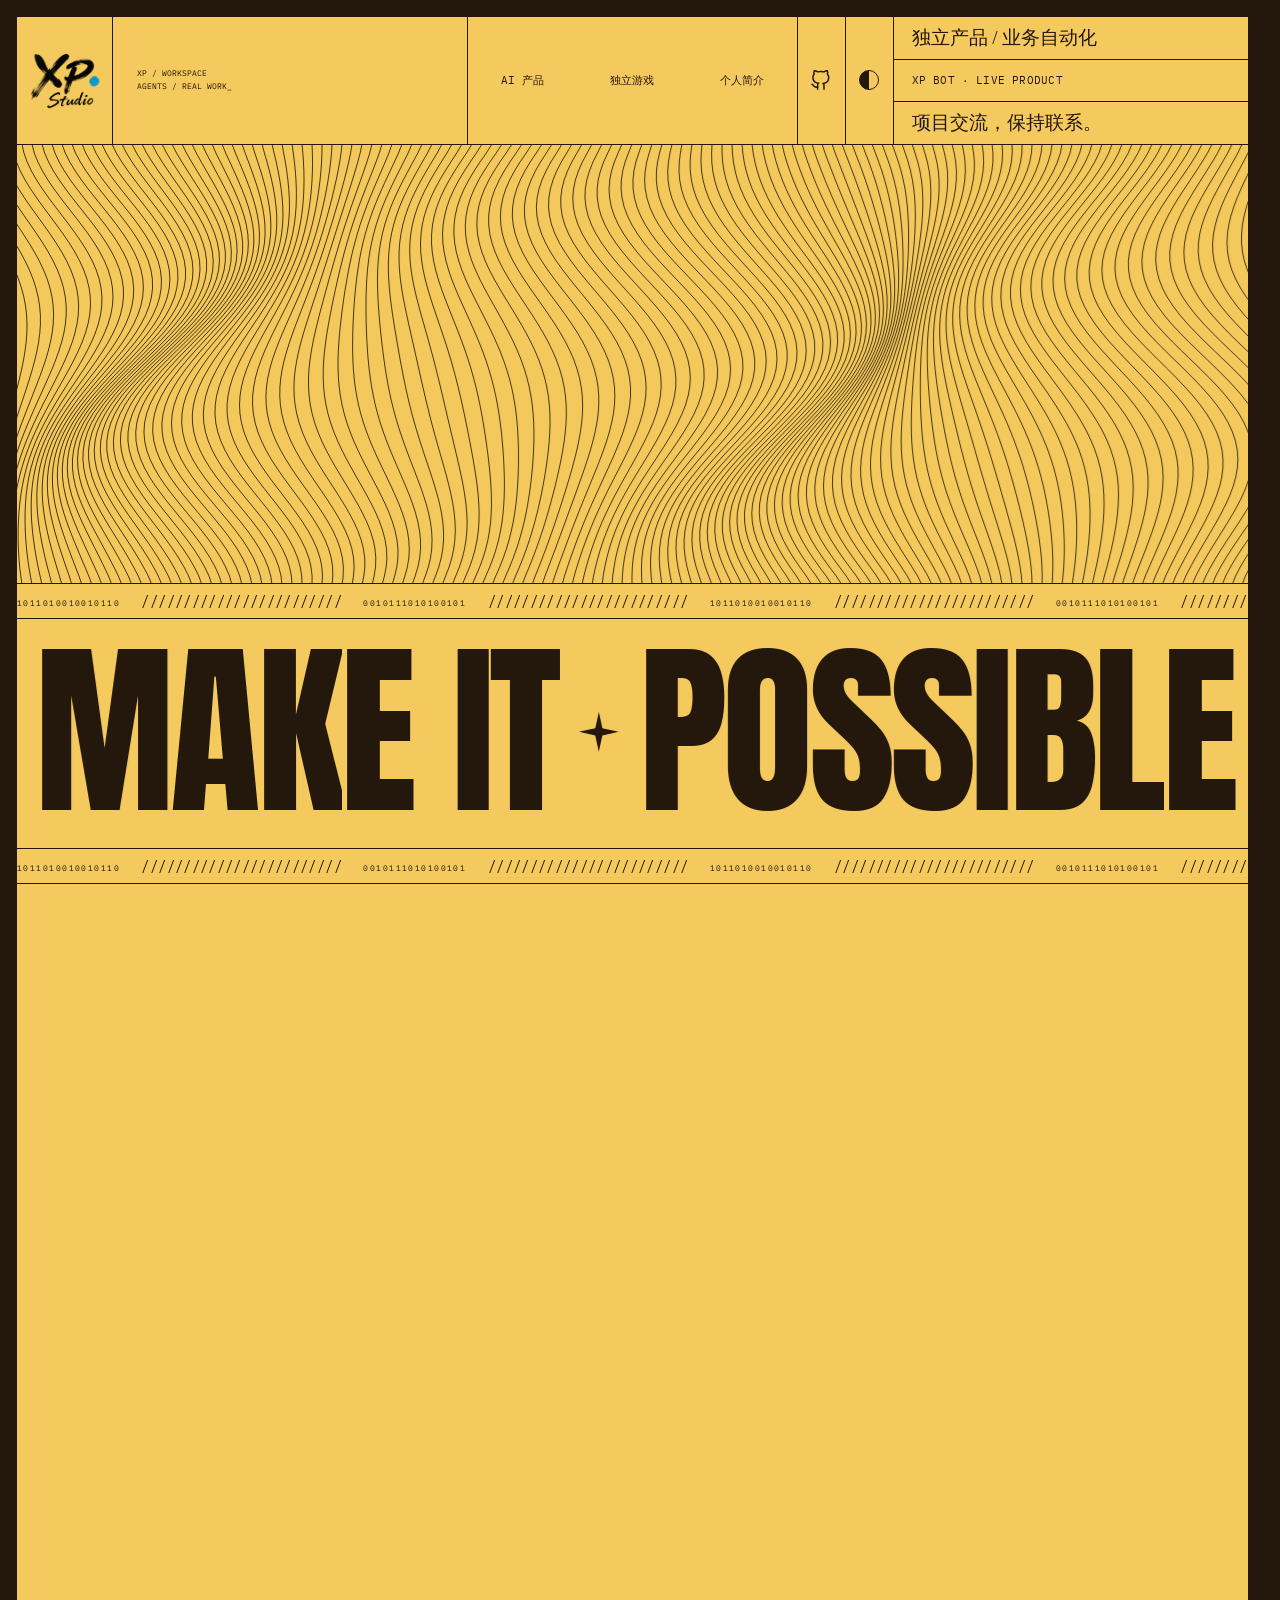
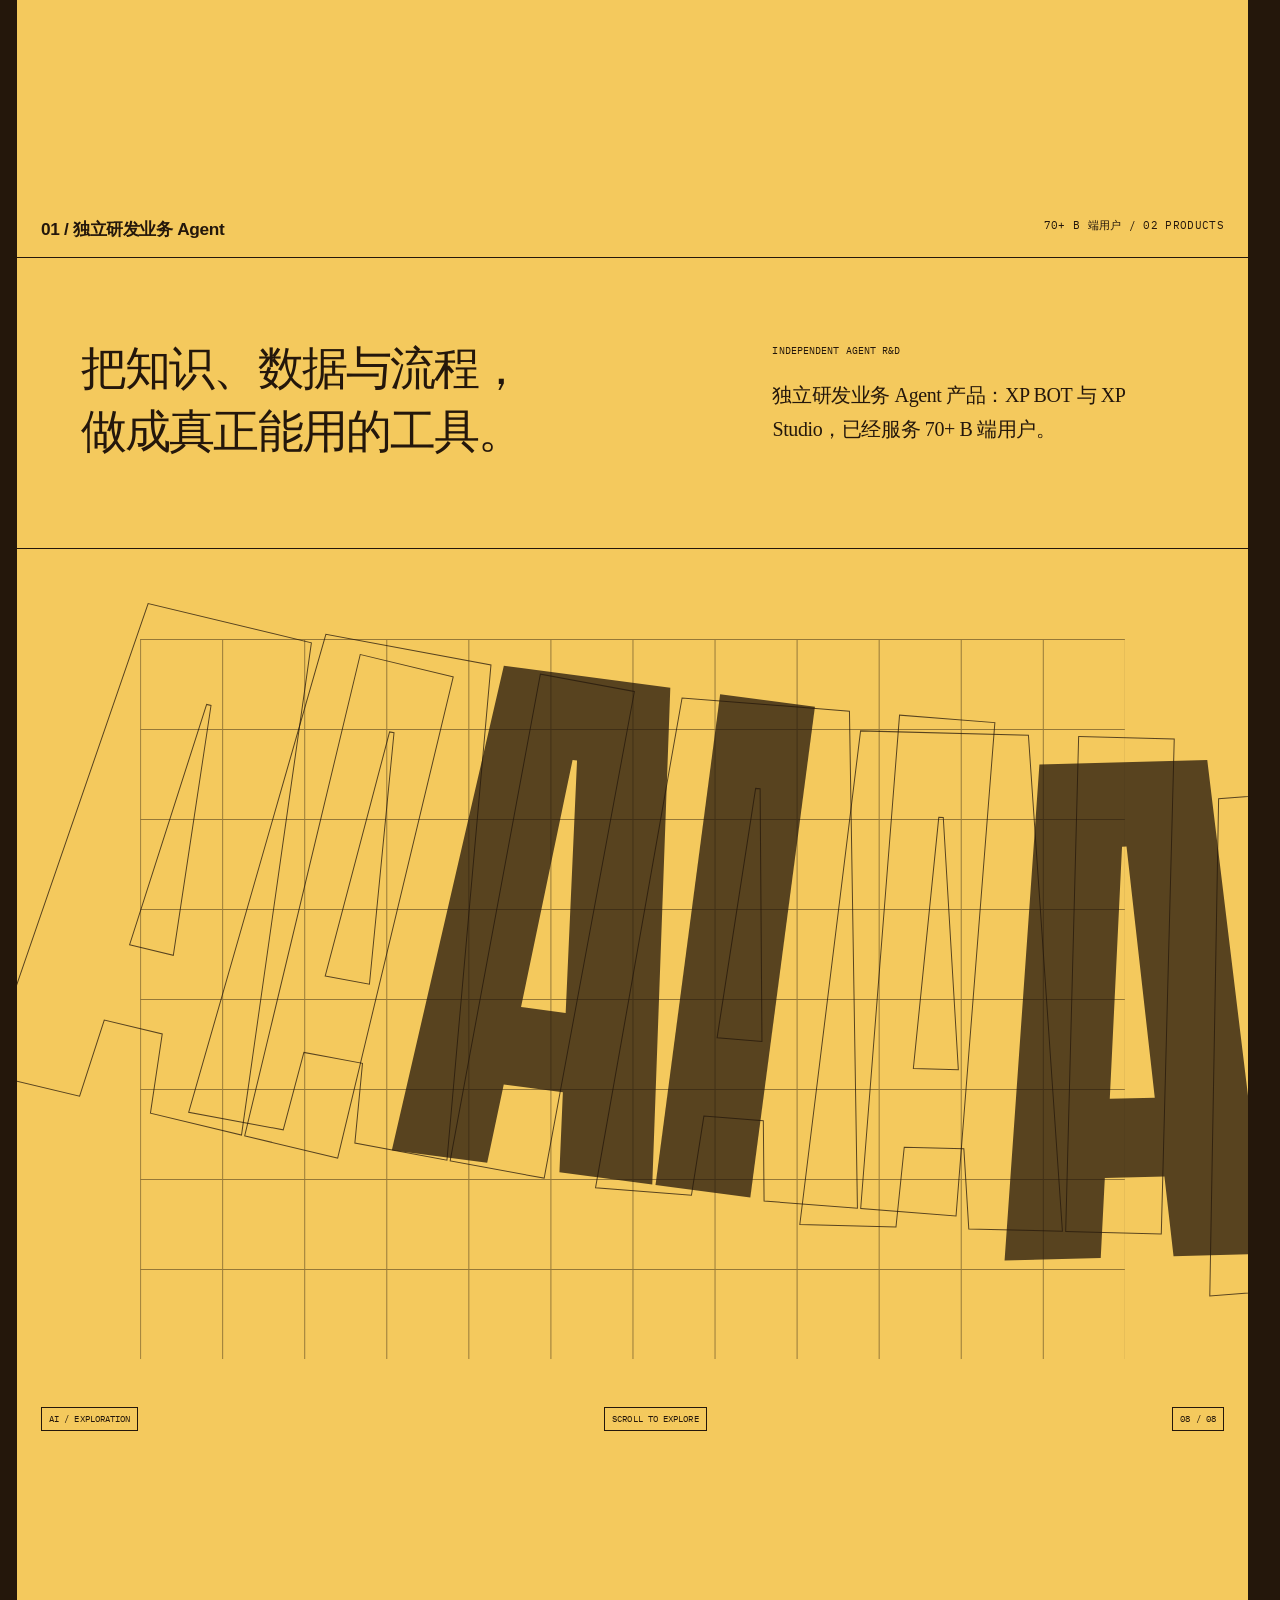
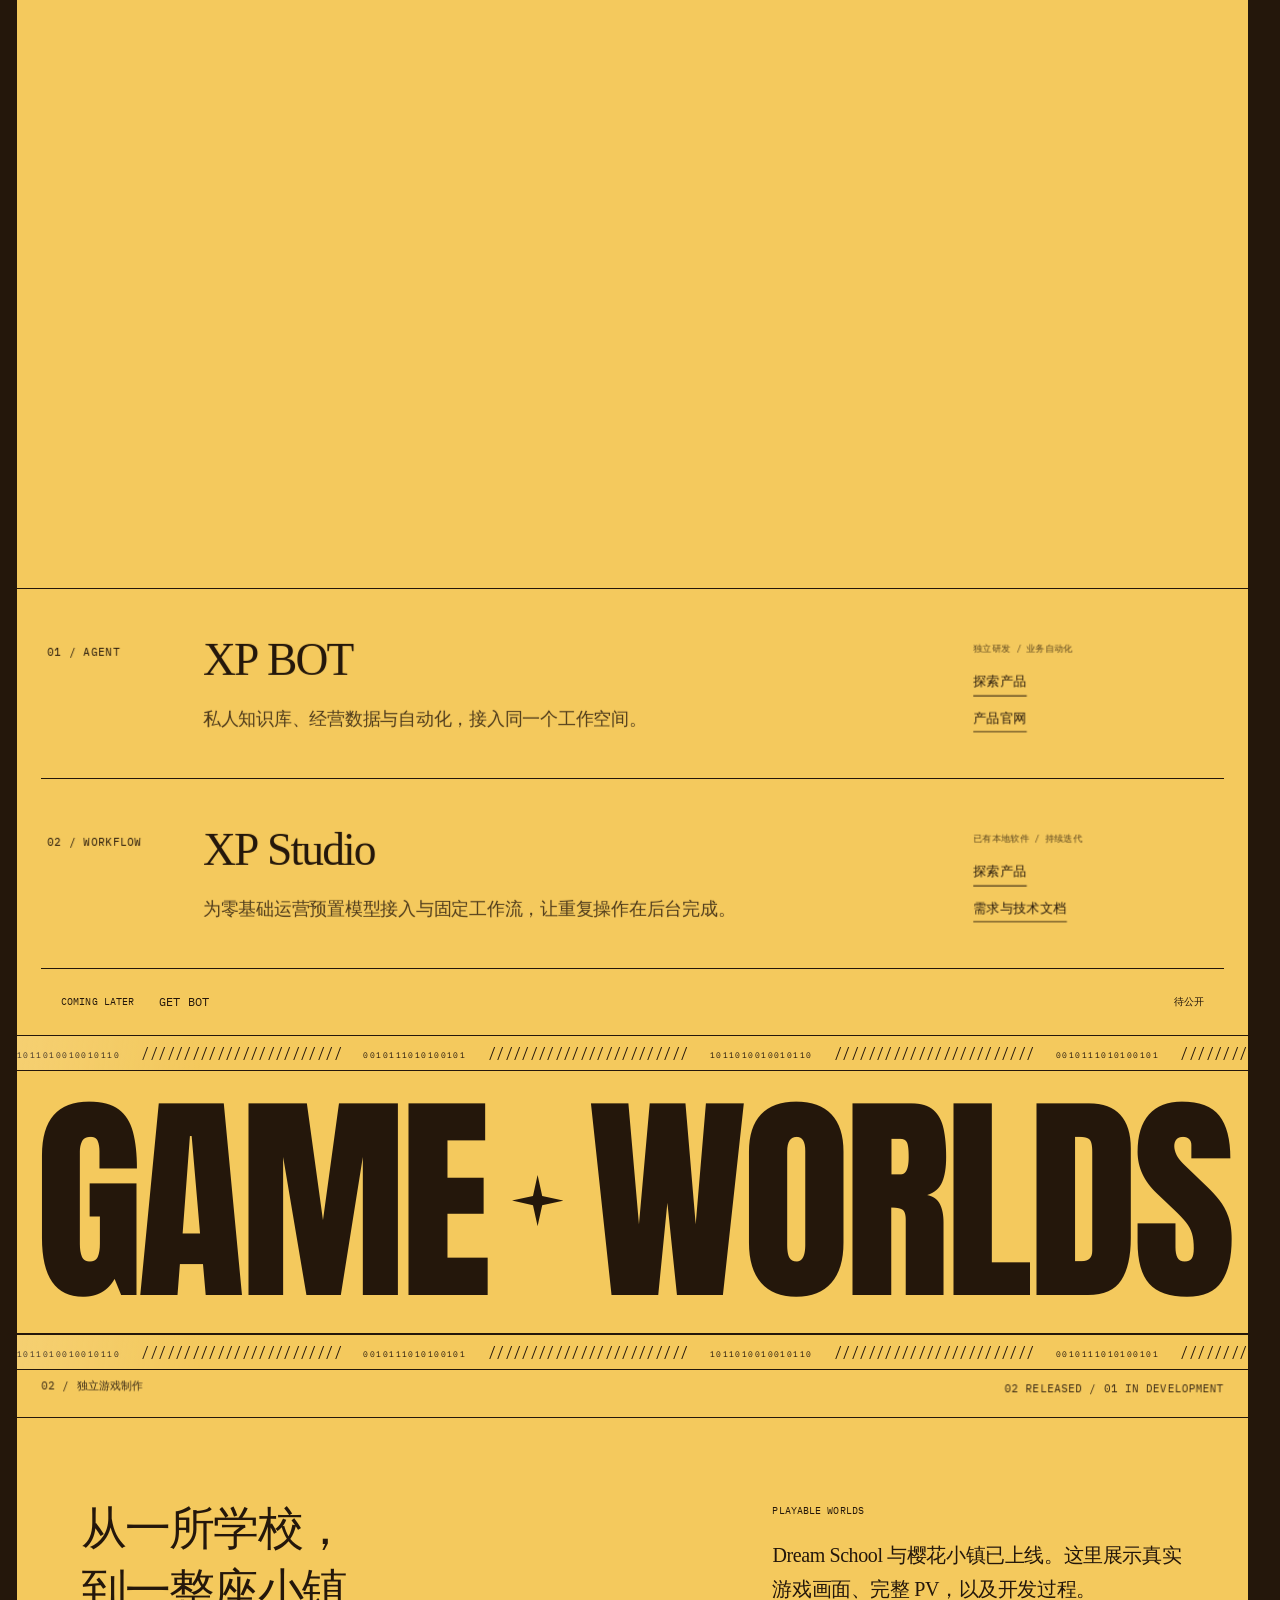
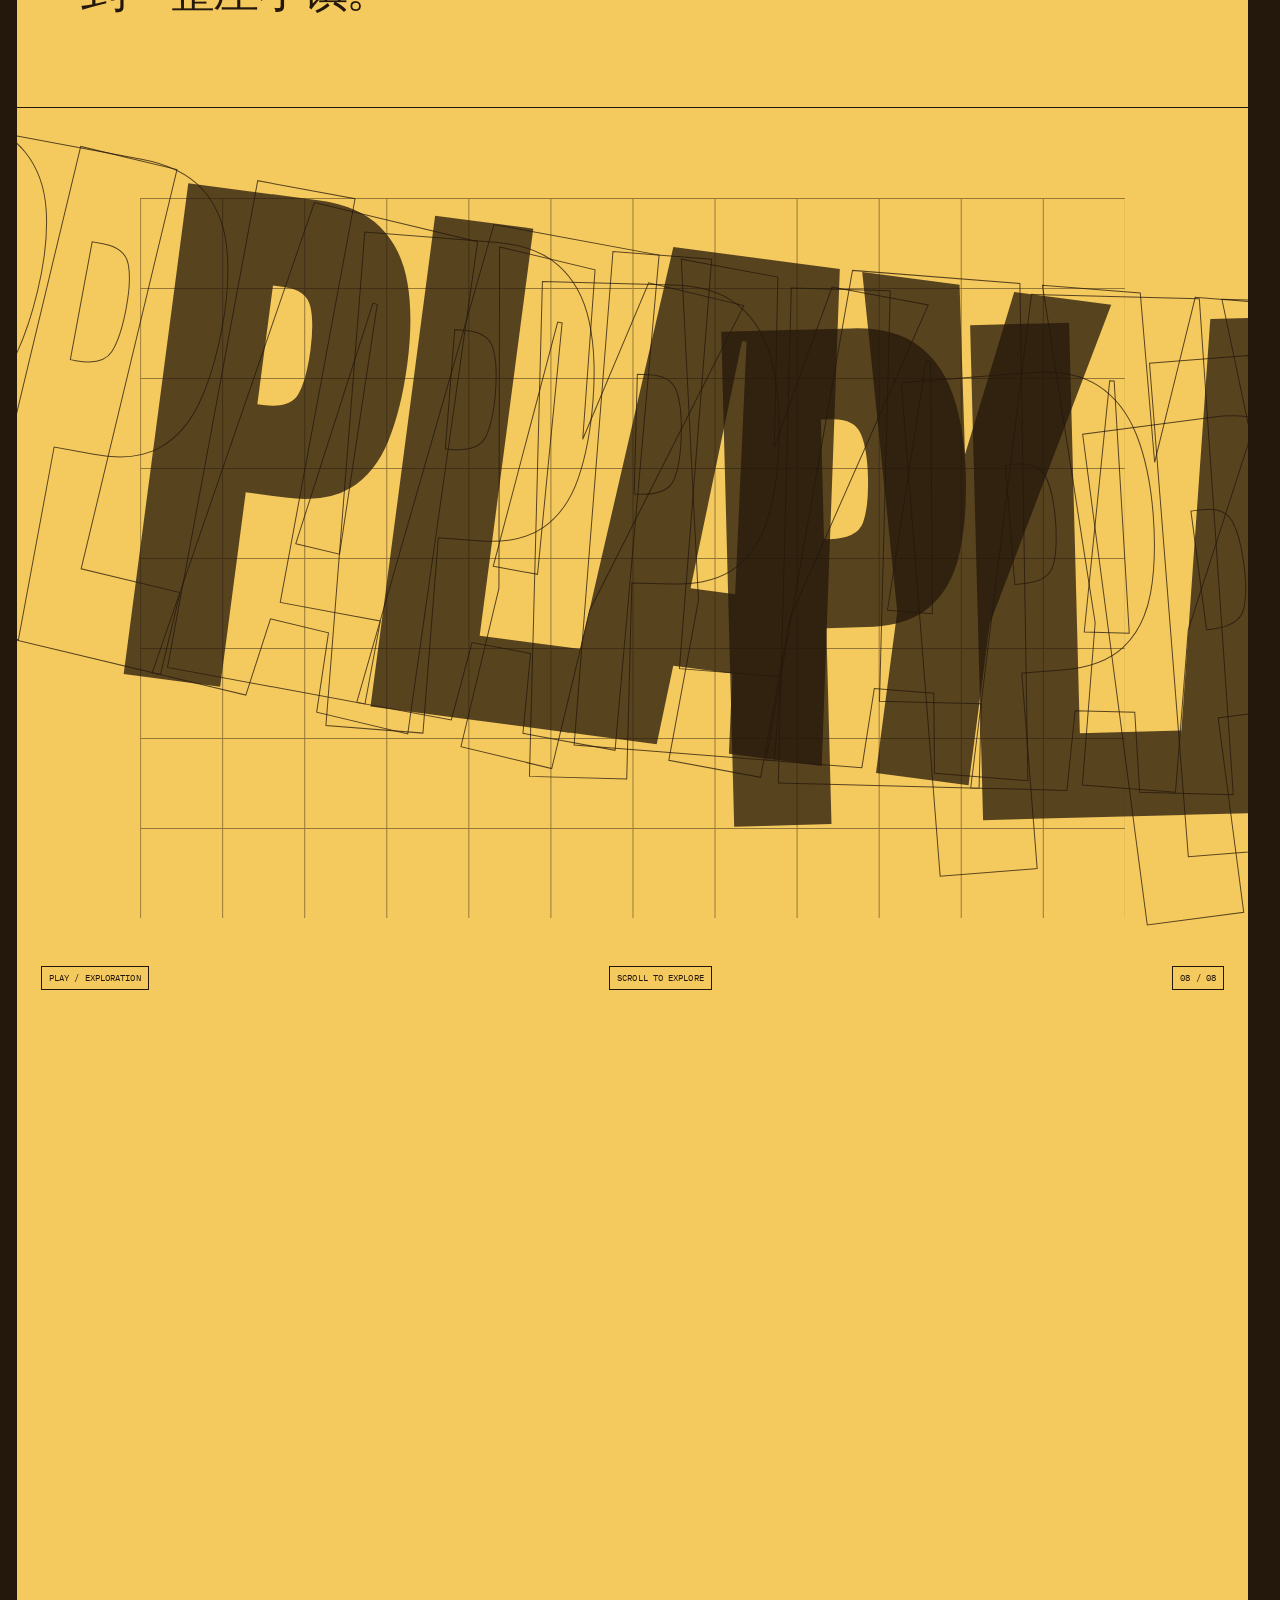
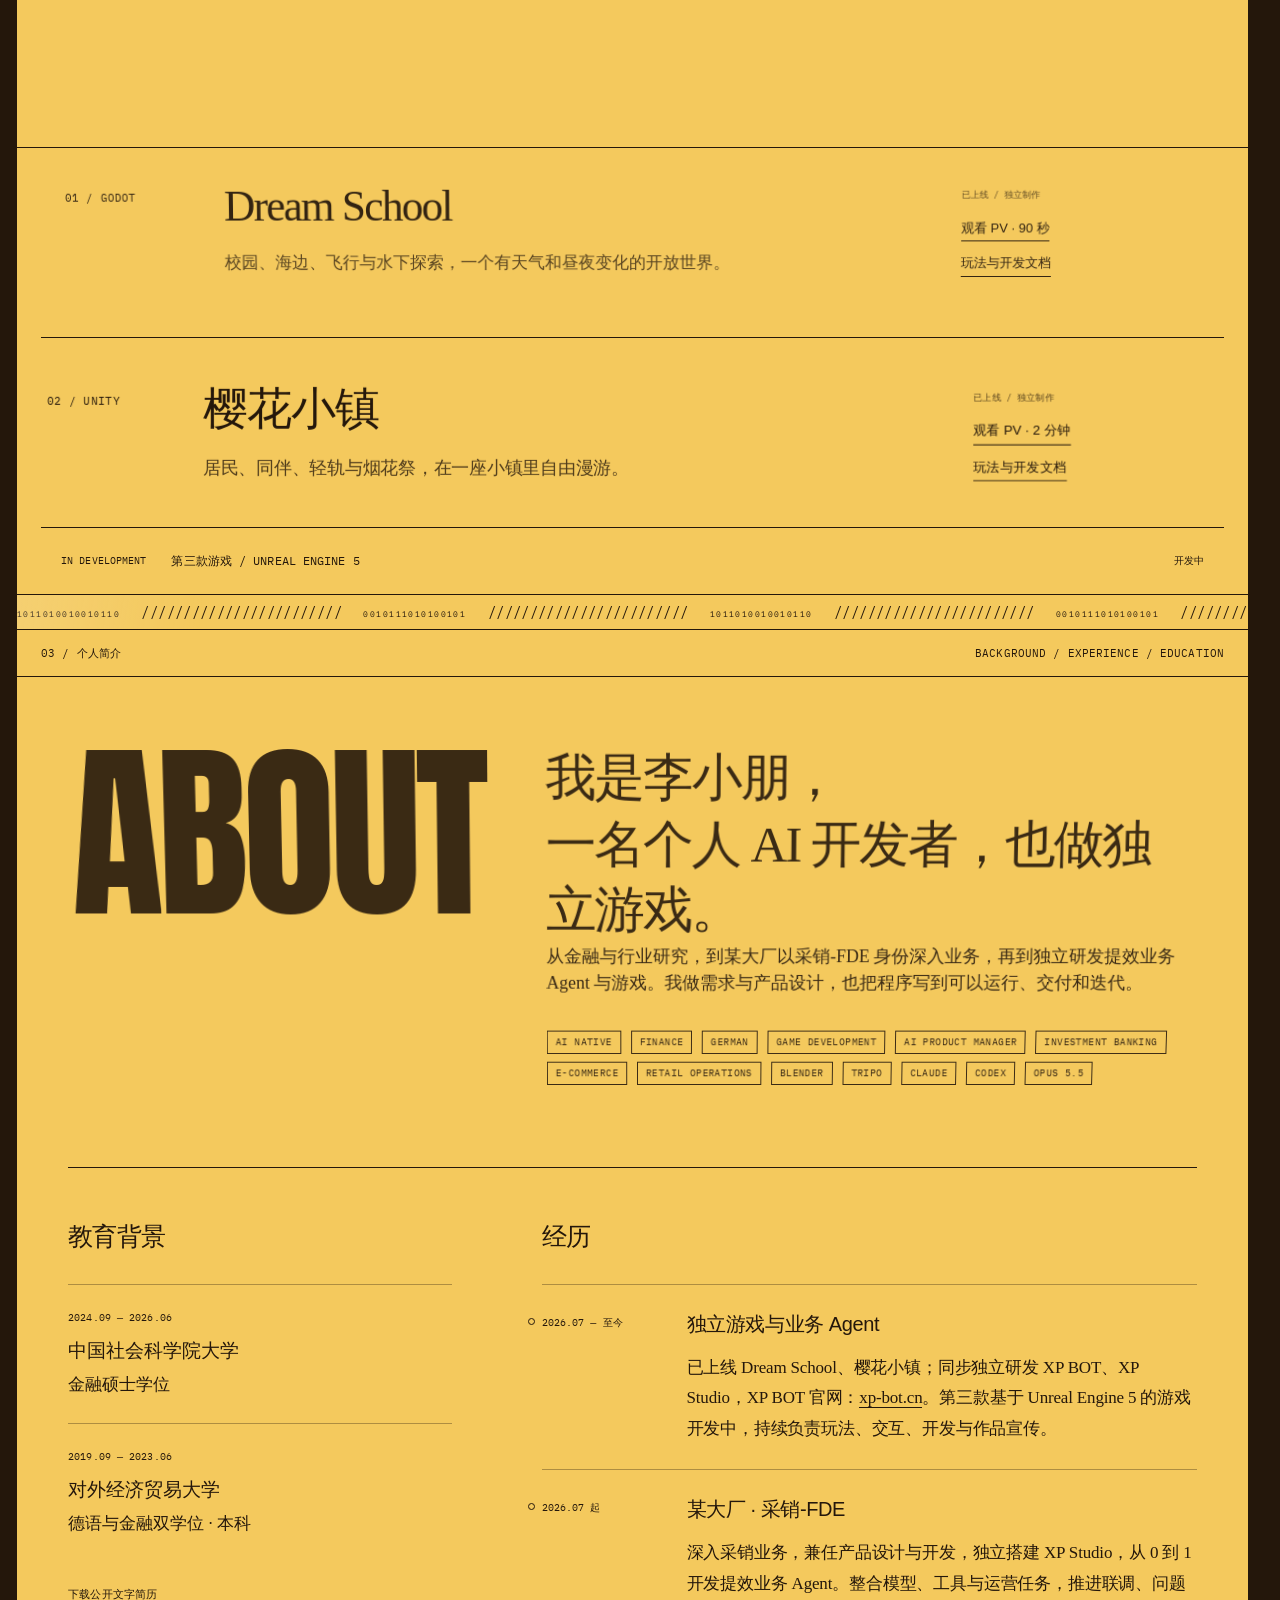
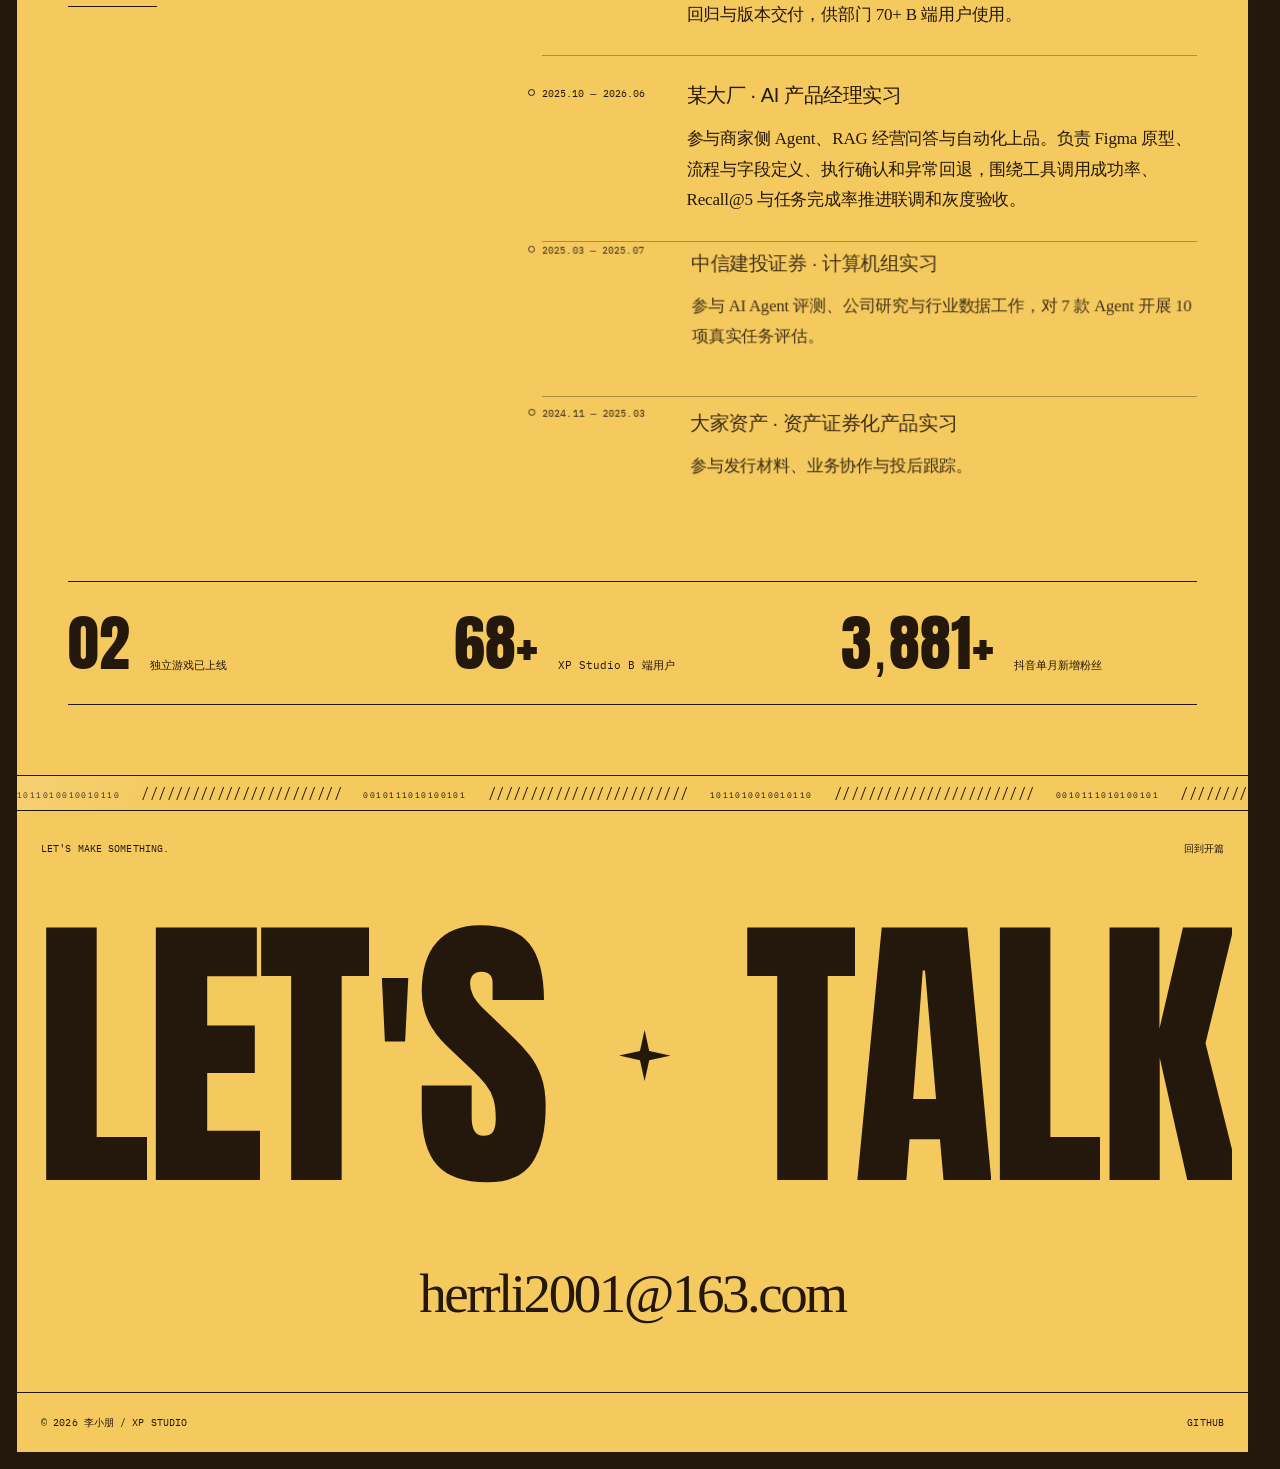
==== commit 9d63dd5e: "Remove archive-site link from the public footer" ====
--- a/index.html
+++ b/index.html
@@ -12,7 +12,7 @@
 <div class="bit-strip" aria-hidden="true"><div class="bit-track">1011010010010110 <i>////////////////////////</i> 0010111010100101 <i>////////////////////////</i> 1011010010010110 <i>////////////////////////</i> 0010111010100101 <i>////////////////////////</i> 1011010010010110 <i>////////////////////////</i> 0010111010100101 <i>////////////////////////</i> 1011010010010110 <i>////////////////////////</i> 0010111010100101 <i>////////////////////////</i> 1011010010010110 <i>////////////////////////</i> 0010111010100101 <i>////////////////////////</i> 1011010010010110 <i>////////////////////////</i> 0010111010100101 <i>////////////////////////</i> </div></div>
 <section class="personal-chapter" id="about" data-chapter="03" aria-labelledby="about-title"><div class="section-caption mono"><span>03 / 个人简介</span><span>BACKGROUND / EXPERIENCE / EDUCATION</span></div><div class="about-top"><h2 id="about-title" data-roll-word>ABOUT</h2><div><p class="about-lede">我是李小朋，<br>一名个人 AI 开发者，也做独立游戏。</p><p>从金融与行业研究，到某大厂以采销-FDE 身份深入业务，再到独立研发提效业务 Agent 与游戏。我做需求与产品设计，也把程序写到可以运行、交付和迭代。</p><div class="keyword-cloud" aria-label="Personal keywords"><span class="magnetic">AI NATIVE</span><span class="magnetic">FINANCE</span><span class="magnetic">GERMAN</span><span class="magnetic">GAME DEVELOPMENT</span><span class="magnetic">AI PRODUCT MANAGER</span><span class="magnetic">INVESTMENT BANKING</span><span class="magnetic">E-COMMERCE</span><span class="magnetic">RETAIL OPERATIONS</span><span class="magnetic">BLENDER</span><span class="magnetic">TRIPO</span><span class="magnetic">CLAUDE</span><span class="magnetic">CODEX</span><span class="magnetic">OPUS 5.5</span></div></div></div><div class="resume-grid"><section><h3>教育背景</h3><article class="education-row"><span class="mono">2024.09 — 2026.06</span><h4>中国社会科学院大学</h4><p>金融硕士学位</p></article><article class="education-row"><span class="mono">2019.09 — 2023.06</span><h4>对外经济贸易大学</h4><p>德语与金融双学位 · 本科</p></article><a class="resume-download mono" href="docs/lixiaopeng-profile.txt" download>下载公开文字简历</a></section><section class="experience"><h3>经历</h3><article><time class="mono">2026.07 — 至今</time><div><h4>独立游戏与业务 Agent</h4><p>已上线 Dream School、樱花小镇；同步独立研发 XP BOT、XP Studio，XP BOT 官网：<a class="inline-link" href="https://xp-bot.cn/" target="_blank" rel="noopener noreferrer">xp-bot.cn</a>。第三款基于 Unreal Engine 5 的游戏开发中，持续负责玩法、交互、开发与作品宣传。</p></div></article><article><time class="mono">2026.07 起</time><div><h4>某大厂 · 采销-FDE</h4><p>深入采销业务，兼任产品设计与开发，独立搭建 XP Studio，从 0 到 1 开发提效业务 Agent。整合模型、工具与运营任务，推进联调、问题回归与版本交付，供部门 70+ B 端用户使用。</p></div></article><article><time class="mono">2025.10 — 2026.06</time><div><h4>某大厂 · AI 产品经理实习</h4><p>参与商家侧 Agent、RAG 经营问答与自动化上品。负责 Figma 原型、流程与字段定义、执行确认和异常回退，围绕工具调用成功率、Recall@5 与任务完成率推进联调和灰度验收。</p></div></article><article><time class="mono">2025.03 — 2025.07</time><div><h4>中信建投证券 · 计算机组实习</h4><p>参与 AI Agent 评测、公司研究与行业数据工作，对 7 款 Agent 开展 10 项真实任务评估。</p></div></article><article><time class="mono">2024.11 — 2025.03</time><div><h4>大家资产 · 资产证券化产品实习</h4><p>参与发行材料、业务协作与投后跟踪。</p></div></article></section></div><div class="result-band"><div><strong>02</strong><span>独立游戏已上线</span></div><div><strong>70+</strong><span>XP Studio B 端用户</span></div><div><strong>4,000+</strong><span>抖音单月新增粉丝</span></div></div></section>
 <div class="bit-strip" aria-hidden="true"><div class="bit-track">1011010010010110 <i>////////////////////////</i> 0010111010100101 <i>////////////////////////</i> 1011010010010110 <i>////////////////////////</i> 0010111010100101 <i>////////////////////////</i> 1011010010010110 <i>////////////////////////</i> 0010111010100101 <i>////////////////////////</i> 1011010010010110 <i>////////////////////////</i> 0010111010100101 <i>////////////////////////</i> 1011010010010110 <i>////////////////////////</i> 0010111010100101 <i>////////////////////////</i> 1011010010010110 <i>////////////////////////</i> 0010111010100101 <i>////////////////////////</i> </div></div>
-<footer class="contact-chapter" id="contact"><div class="contact-meta mono"><span>LET'S MAKE SOMETHING.</span><a href="#top">回到开篇</a></div><a class="display-line contact-title" href="mailto:herrli2001@163.com" aria-label="发送邮件联系李小朋"><span data-roll-word>LET'S</span><svg class="display-star" viewBox="0 0 100 100" aria-hidden="true"><path d="M50 0 59 41 100 50 59 59 50 100 41 59 0 50 41 41Z"/></svg><span data-roll-word>TALK</span></a><a class="contact-email" href="mailto:herrli2001@163.com">herrli2001@163.com</a><div class="footer-base mono"><span>© 2026 李小朋 / XP STUDIO</span><div><a href="https://github.com/herrli2001-rgb" target="_blank" rel="noopener noreferrer">GITHUB</a><a href="original.html">原版网站</a></div></div></footer>
+<footer class="contact-chapter" id="contact"><div class="contact-meta mono"><span>LET'S MAKE SOMETHING.</span><a href="#top">回到开篇</a></div><a class="display-line contact-title" href="mailto:herrli2001@163.com" aria-label="发送邮件联系李小朋"><span data-roll-word>LET'S</span><svg class="display-star" viewBox="0 0 100 100" aria-hidden="true"><path d="M50 0 59 41 100 50 59 59 50 100 41 59 0 50 41 41Z"/></svg><span data-roll-word>TALK</span></a><a class="contact-email" href="mailto:herrli2001@163.com">herrli2001@163.com</a><div class="footer-base mono"><span>© 2026 李小朋 / XP STUDIO</span><div><a href="https://github.com/herrli2001-rgb" target="_blank" rel="noopener noreferrer">GITHUB</a></div></div></footer>
 </main></div>
 <dialog class="product-dialog" id="bot-product-dialog" aria-labelledby="bot-product-title"><div class="dialog-bar"><span class="mono">01 / XP BOT</span><button data-close aria-label="关闭 XP BOT 产品介绍">关闭</button></div><div class="product-dialog-content"><article class="bot-product" id="xp-bot" aria-labelledby="bot-product-title">
 
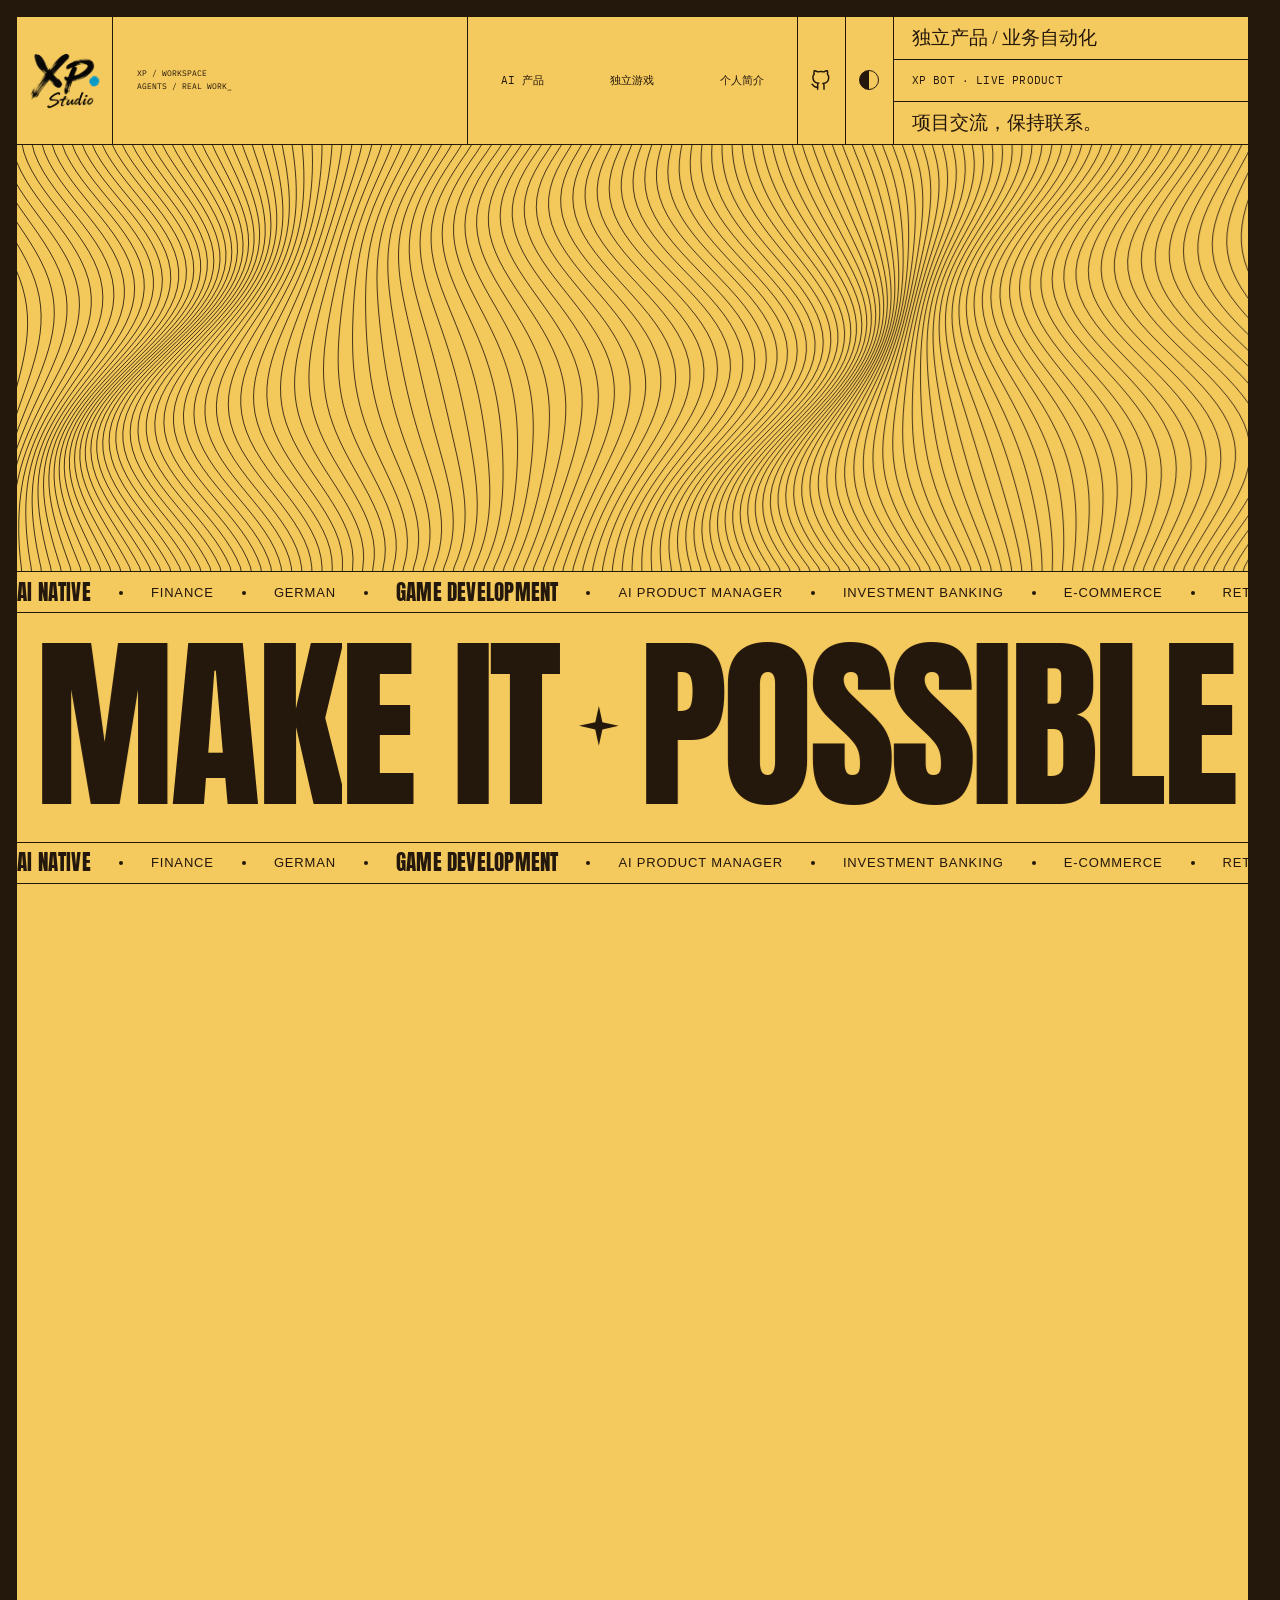
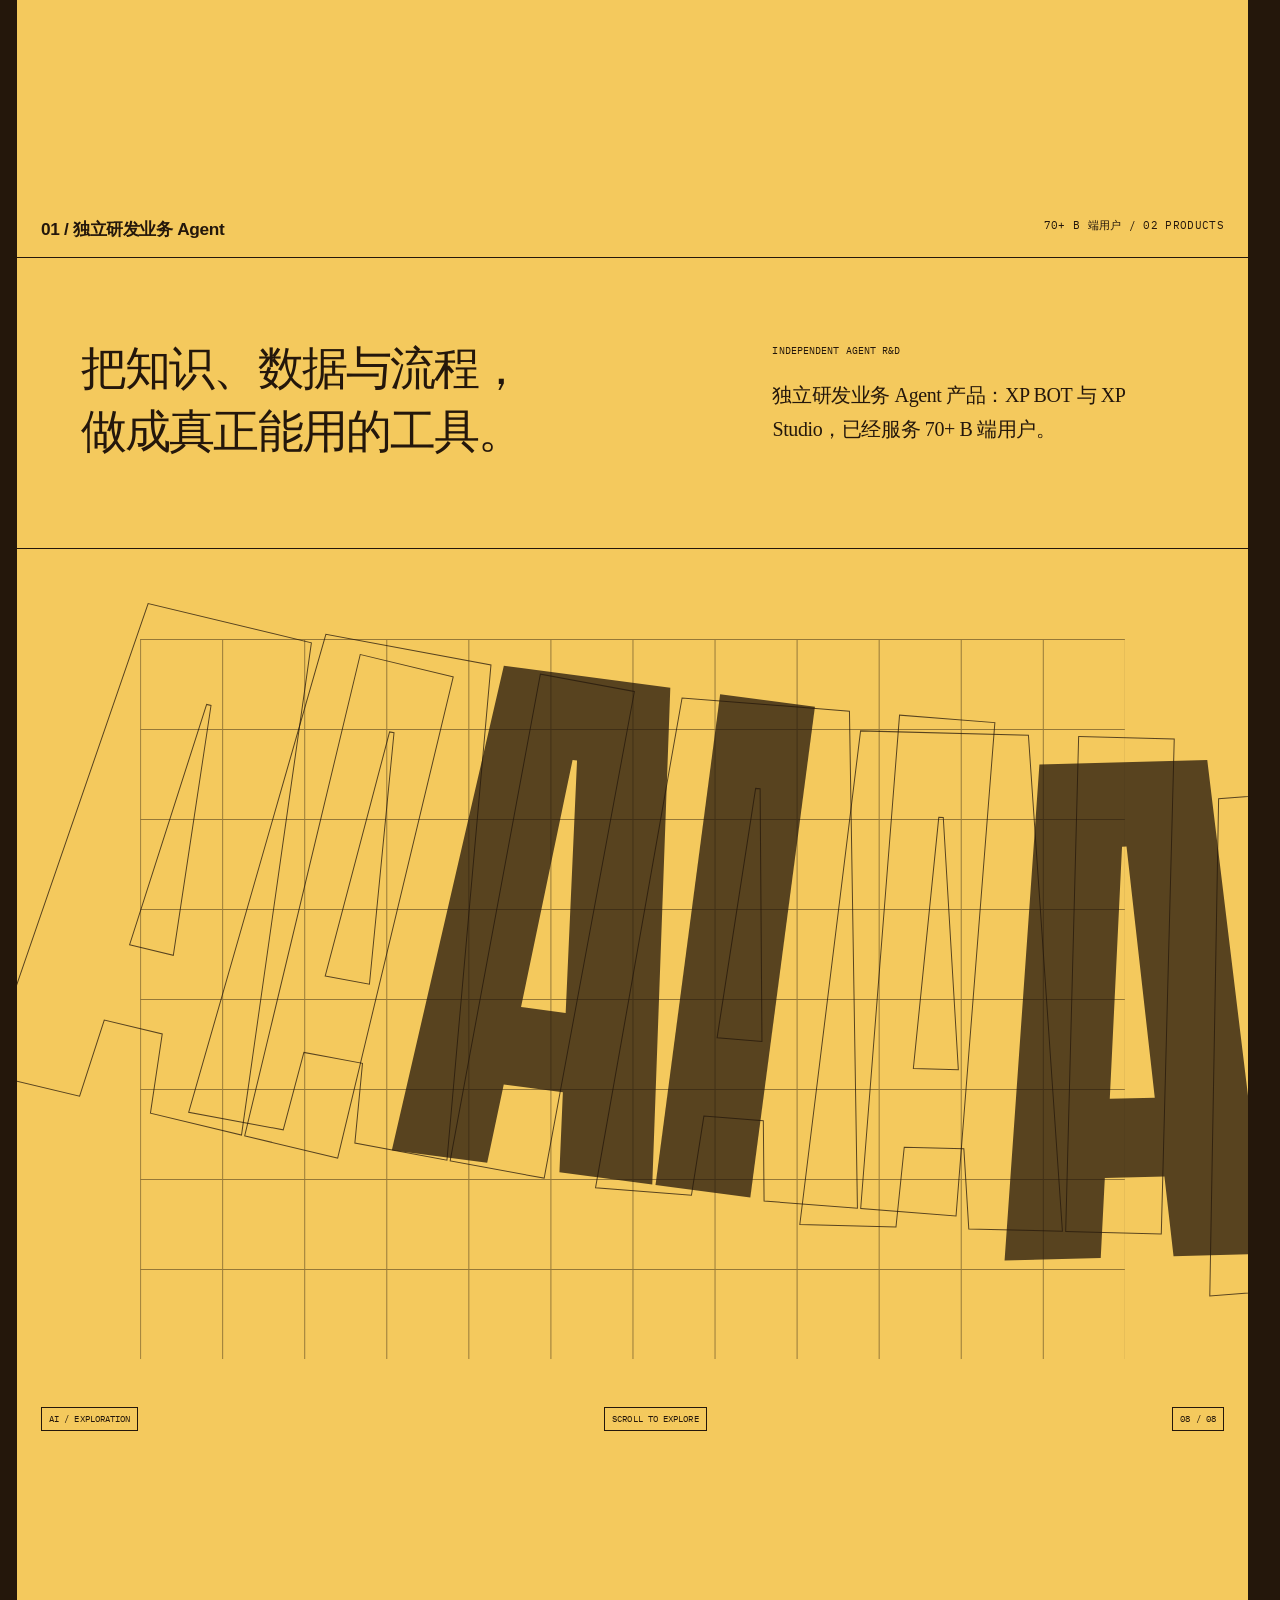
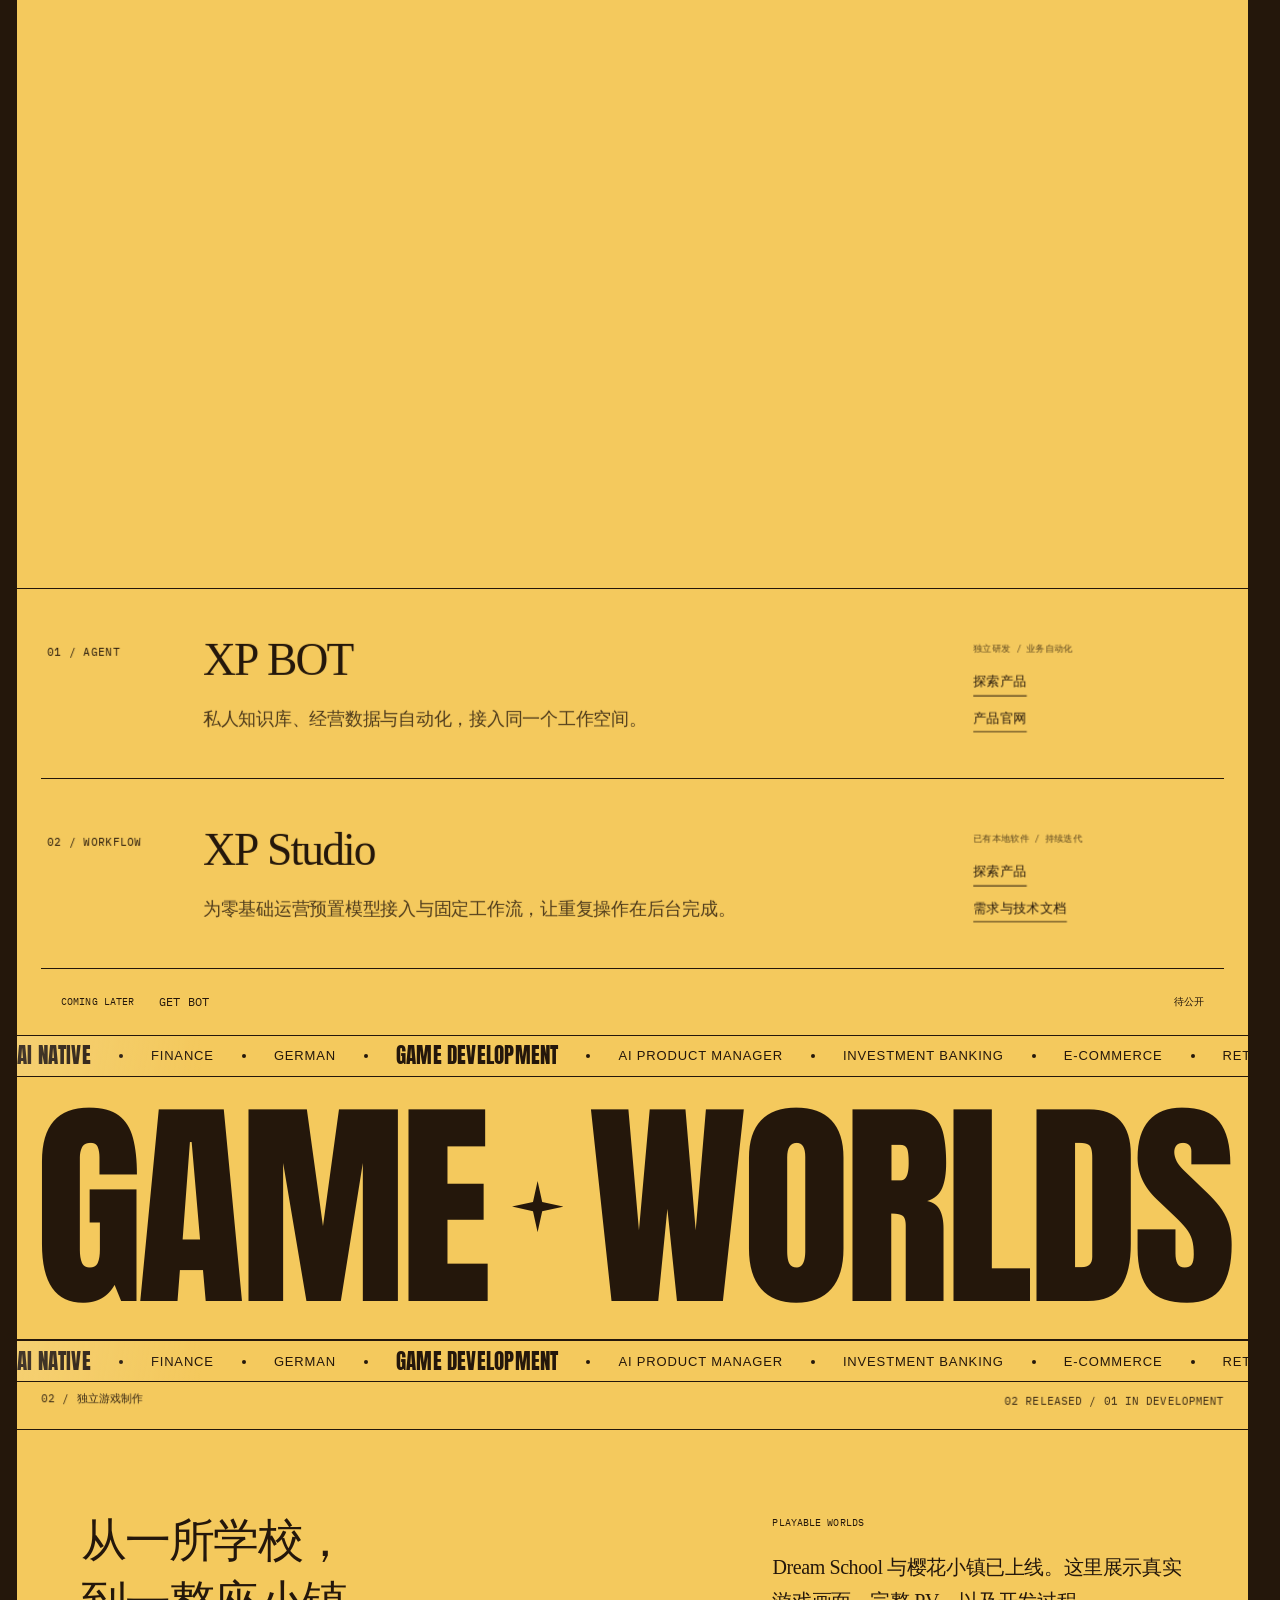
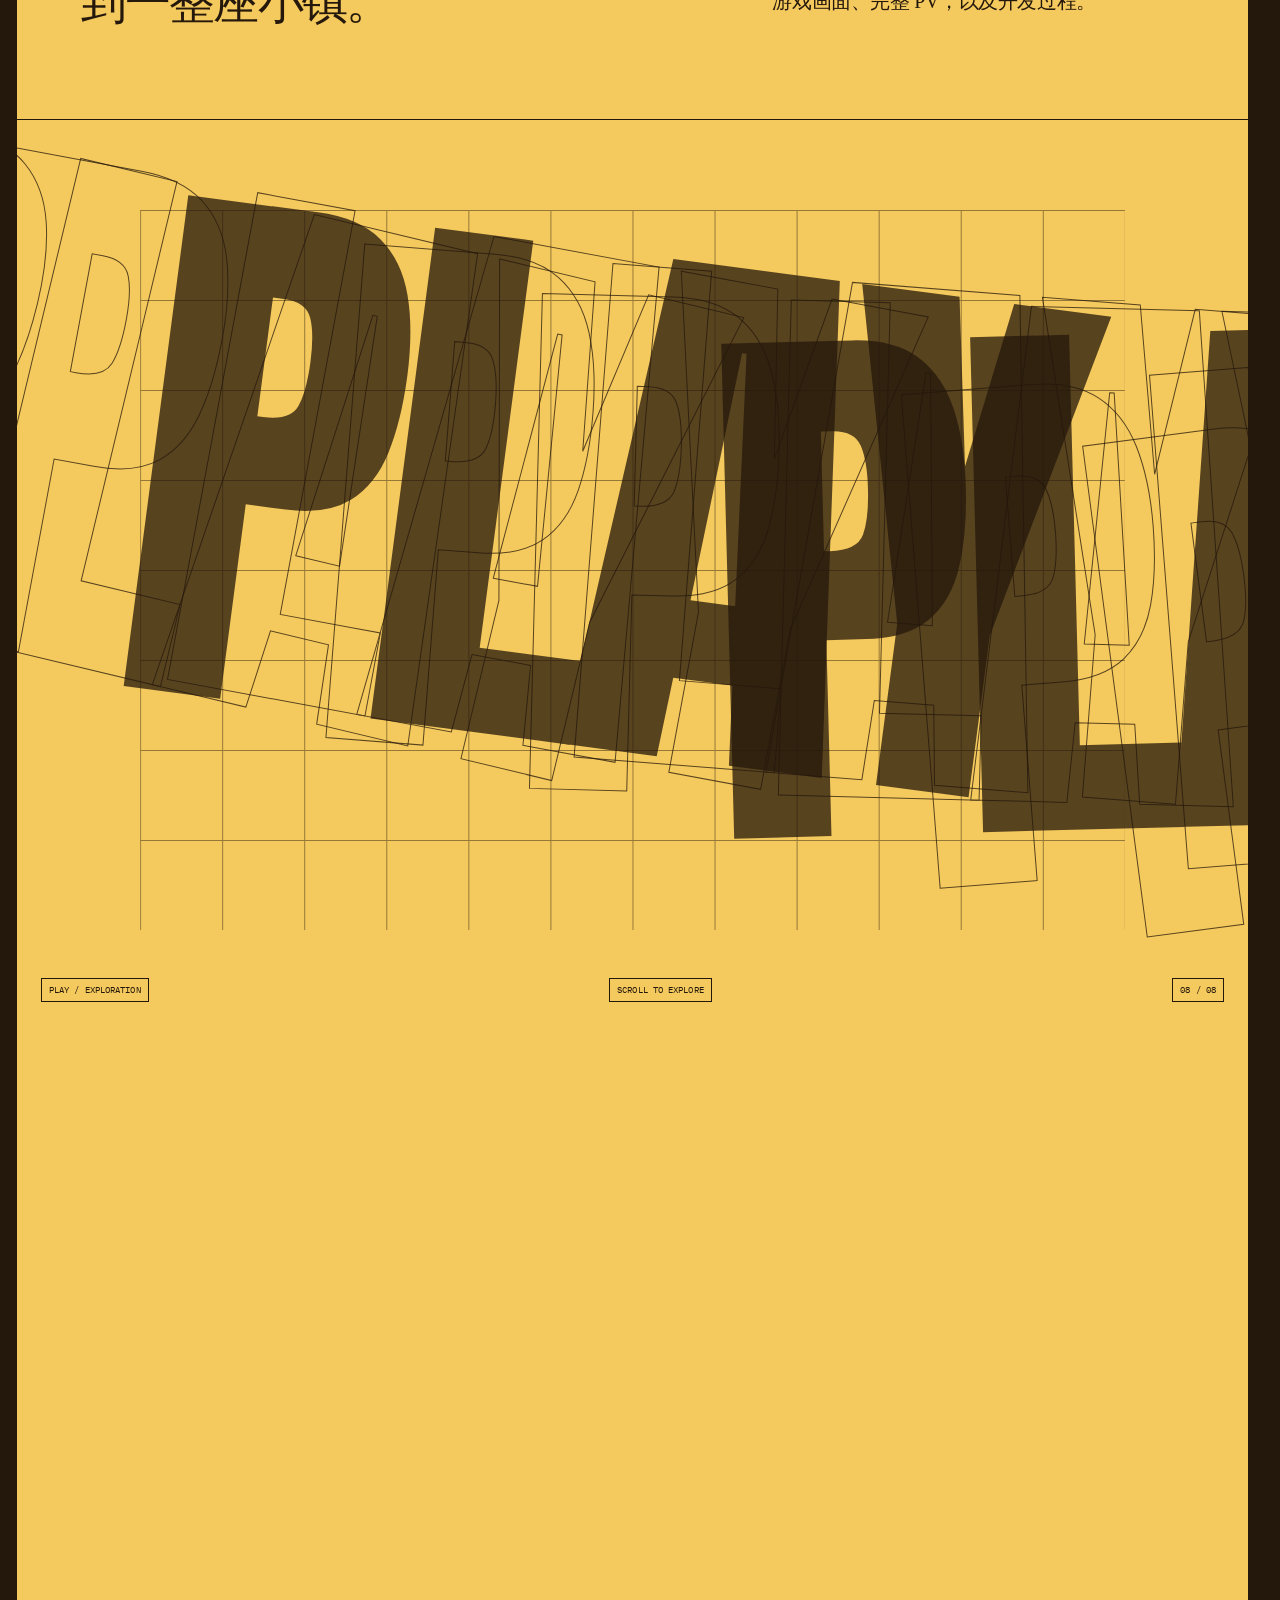
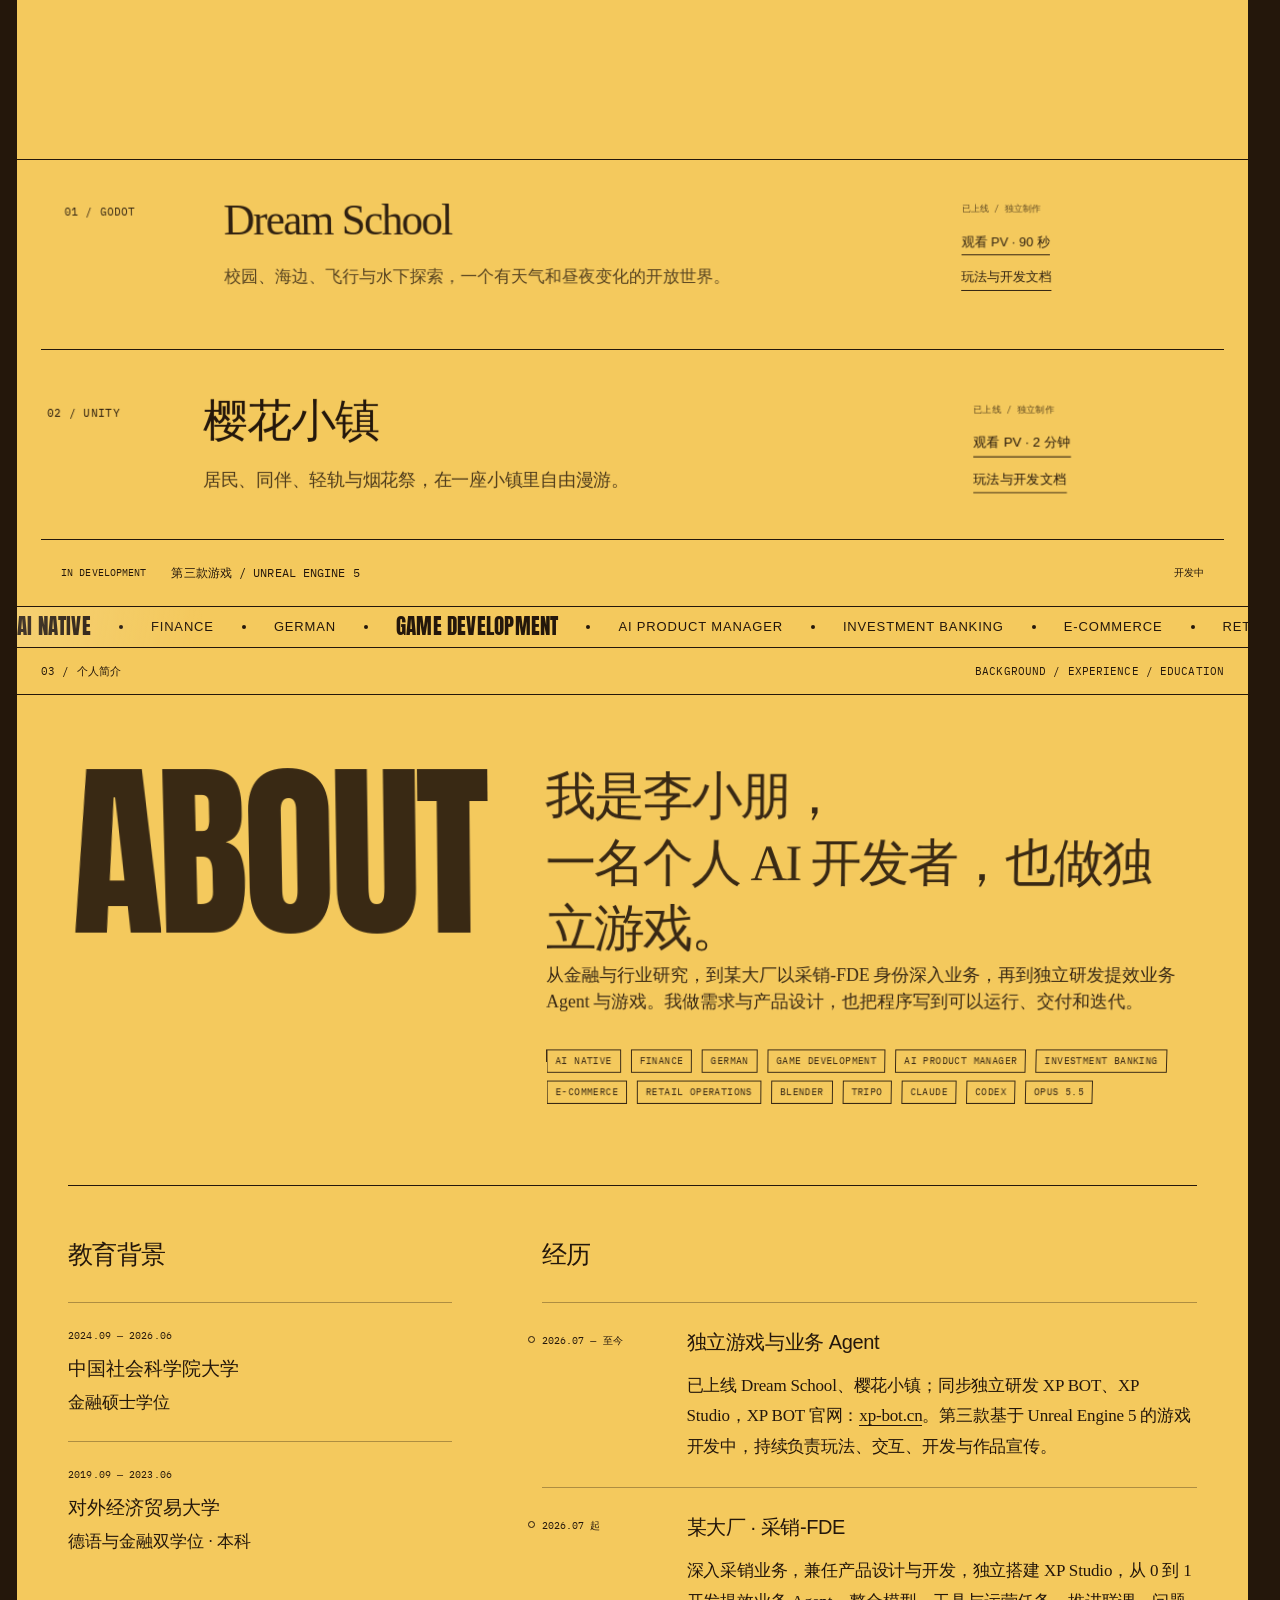
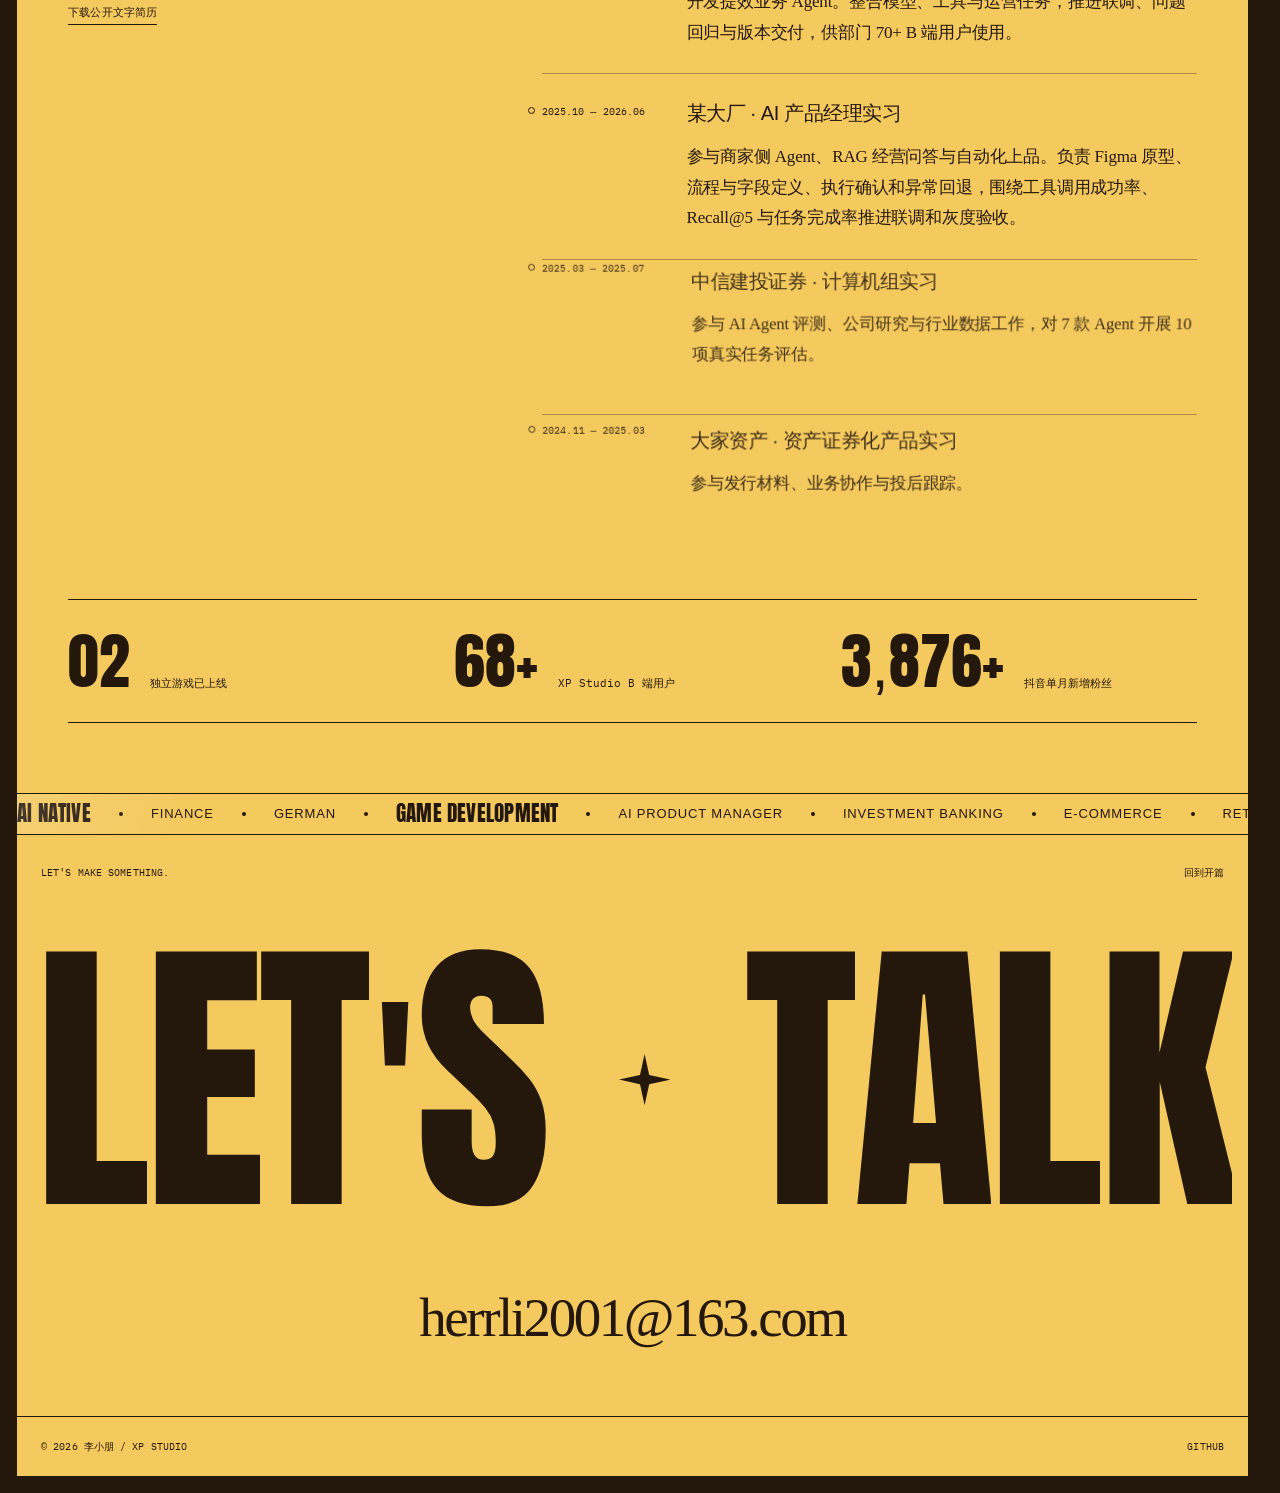
==== commit c05e477d: "Trigger designed keyword discoveries on mouse movement and fill ribbons with shared keywords" ====
--- a/index.html
+++ b/index.html
@@ -1,17 +1,17 @@
-<!doctype html><html lang="zh-CN"><head><meta charset="utf-8"><meta name="viewport" content="width=device-width,initial-scale=1"><title>李小朋 / XP Studio — AI 产品与独立游戏</title><meta name="description" content="李小朋的独立作品：XP BOT、XP Studio、Dream School、樱花小镇。AI 产品、游戏实机与个人经历。"><meta name="theme-color" content="#f4c95d"><link rel="icon" href="assets/studio/brand-full.png"><link rel="stylesheet" href="assets/studio-kinetic.css?v=ripple-20261107"><link rel="stylesheet" href="assets/studio-opening.css?v=ripple-20261107"><script defer src="assets/studio-runtime.js?v=ripple-20261107"></script><script defer src="assets/studio-wave.js?v=ripple-20261107"></script><script defer src="assets/studio-kinetic.js?v=ripple-20261107"></script><script defer src="assets/studio-products.js?v=ripple-20261107"></script><link rel="stylesheet" href="assets/studio-depth.css?v=ripple-20261107"><script defer src="assets/studio-depth.js?v=ripple-20261107"></script><link rel="canonical" href="https://herr-li.com/"><meta property="og:title" content="李小朋 / XP Studio — MAKE IT POSSIBLE"><meta property="og:description" content="独立研发业务 Agent、独立游戏与个人经历。"><meta property="og:url" content="https://herr-li.com/"></head>
+<!doctype html><html lang="zh-CN"><head><meta charset="utf-8"><meta name="viewport" content="width=device-width,initial-scale=1"><title>李小朋 / XP Studio — AI 产品与独立游戏</title><meta name="description" content="李小朋的独立作品：XP BOT、XP Studio、Dream School、樱花小镇。AI 产品、游戏实机与个人经历。"><meta name="theme-color" content="#f4c95d"><link rel="icon" href="assets/studio/brand-full.png"><link rel="stylesheet" href="assets/studio-kinetic.css?v=hover-keywords-20261107"><link rel="stylesheet" href="assets/studio-opening.css?v=hover-keywords-20261107"><script defer src="assets/studio-runtime.js?v=hover-keywords-20261107"></script><script defer src="assets/studio-wave.js?v=hover-keywords-20261107"></script><script defer src="assets/studio-kinetic.js?v=hover-keywords-20261107"></script><script defer src="assets/studio-products.js?v=hover-keywords-20261107"></script><link rel="stylesheet" href="assets/studio-depth.css?v=hover-keywords-20261107"><script defer src="assets/studio-depth.js?v=hover-keywords-20261107"></script><link rel="canonical" href="https://herr-li.com/"><meta property="og:title" content="李小朋 / XP Studio — MAKE IT POSSIBLE"><meta property="og:description" content="独立研发业务 Agent、独立游戏与个人经历。"><meta property="og:url" content="https://herr-li.com/"></head>
 <body id="top"><a class="skip" href="#main">跳到作品</a><div class="site-shell">
 <header class="kinetic-header"><a class="site-logo" href="#top" aria-label="XP Studio 首页"><img src="assets/studio/brand-full.png" alt="XP Studio 完整手写标志" width="74" height="74"></a><div class="header-console" aria-hidden="true"><span>XP / WORKSPACE</span><span data-console>LOADING IDEAS_</span></div><nav aria-label="主导航"><a href="#agents" data-roll-link>AI 产品</a><a href="#work" data-roll-link>独立游戏</a><a href="#about" data-roll-link>个人简介</a></nav><a class="github-cell" href="https://github.com/herrli2001-rgb" target="_blank" rel="noopener noreferrer" aria-label="GitHub"><svg viewBox="0 0 24 24" aria-hidden="true"><path d="M9 19c-4.3 1.3-4.3-2.2-6-2.7m12 5v-3.4a3 3 0 0 0-.8-2.3c2.7-.3 5.5-1.3 5.5-6A4.6 4.6 0 0 0 18.4 6a4.3 4.3 0 0 0-.1-3.3s-1-.3-3.4 1.2a11.7 11.7 0 0 0-6.2 0C6.3 2.4 5.3 2.7 5.3 2.7A4.3 4.3 0 0 0 5.2 6a4.6 4.6 0 0 0-1.3 3.3c0 4.7 2.8 5.7 5.5 6a3 3 0 0 0-.8 2.3v3.7"/></svg></a><button class="contrast-toggle" aria-label="切换对比度" aria-pressed="false"><span aria-hidden="true"></span></button><div class="header-aside"><p>独立产品 / 业务自动化</p><a class="header-product magnetic" href="https://xp-bot.cn/" target="_blank" rel="noopener noreferrer">XP BOT · LIVE PRODUCT</a><a href="#contact" data-roll-link>项目交流，保持联系。</a></div></header>
 <main id="main">
-<div class="opening-sequence" data-opening-scroll><section class="opening" id="agents" data-chapter="01" aria-labelledby="ai-title"><div class="wave-field" data-waves tabindex="0" role="region" aria-label="互动波浪。按住鼠标拖动探索关键词，也可按空格。"><canvas aria-hidden="true"></canvas><template data-wave-keyword-pool><span>AI NATIVE</span><span>FINANCE</span><span>GERMAN</span><span>GAME DEVELOPMENT</span><span>AI PRODUCT MANAGER</span><span>INVESTMENT BANKING</span><span>E-COMMERCE</span><span>RETAIL OPERATIONS</span><span>BLENDER</span><span>TRIPO</span><span>CLAUDE</span><span>CODEX</span><span>OPUS 5.5</span></template><div class="wave-keywords" data-wave-discoveries aria-hidden="true"></div><span class="wave-caption mono">按住拖动，让关键词随涟漪浮现</span></div><div class="bit-strip" aria-hidden="true"><div class="bit-track">1011010010010110 <i>////////////////////////</i> 0010111010100101 <i>////////////////////////</i> 1011010010010110 <i>////////////////////////</i> 0010111010100101 <i>////////////////////////</i> 1011010010010110 <i>////////////////////////</i> 0010111010100101 <i>////////////////////////</i> 1011010010010110 <i>////////////////////////</i> 0010111010100101 <i>////////////////////////</i> 1011010010010110 <i>////////////////////////</i> 0010111010100101 <i>////////////////////////</i> 1011010010010110 <i>////////////////////////</i> 0010111010100101 <i>////////////////////////</i> </div></div><div class="display-line display-line--motto" id="ai-title" role="heading" aria-level="1" aria-label="MAKE IT POSSIBLE"><span data-roll-word>MAKE IT</span><svg class="display-star" viewBox="0 0 100 100" aria-hidden="true"><path d="M50 0 59 41 100 50 59 59 50 100 41 59 0 50 41 41Z"/></svg><span data-roll-word>POSSIBLE</span></div><div class="bit-strip" aria-hidden="true"><div class="bit-track">1011010010010110 <i>////////////////////////</i> 0010111010100101 <i>////////////////////////</i> 1011010010010110 <i>////////////////////////</i> 0010111010100101 <i>////////////////////////</i> 1011010010010110 <i>////////////////////////</i> 0010111010100101 <i>////////////////////////</i> 1011010010010110 <i>////////////////////////</i> 0010111010100101 <i>////////////////////////</i> 1011010010010110 <i>////////////////////////</i> 0010111010100101 <i>////////////////////////</i> 1011010010010110 <i>////////////////////////</i> 0010111010100101 <i>////////////////////////</i> </div></div></section></div>
+<div class="opening-sequence" data-opening-scroll><section class="opening" id="agents" data-chapter="01" aria-labelledby="ai-title"><div class="wave-field" data-waves tabindex="0" role="region" aria-label="互动波浪。移动鼠标探索关键词，触屏横向滑动，也可按空格。"><canvas aria-hidden="true"></canvas><template data-wave-keyword-pool><span>AI NATIVE</span><span>FINANCE</span><span>GERMAN</span><span>GAME DEVELOPMENT</span><span>AI PRODUCT MANAGER</span><span>INVESTMENT BANKING</span><span>E-COMMERCE</span><span>RETAIL OPERATIONS</span><span>BLENDER</span><span>TRIPO</span><span>CLAUDE</span><span>CODEX</span><span>OPUS 5.5</span></template><div class="wave-keywords" data-wave-discoveries aria-hidden="true"></div><span class="wave-caption mono">移动鼠标，发现我的关键词</span></div><div class="bit-strip keyword-ribbon" aria-hidden="true"><div class="bit-track"><span class="ribbon-set"><span class="ribbon-word ribbon-word--lead">AI NATIVE</span><i class="ribbon-separator"></i><span class="ribbon-word">FINANCE</span><i class="ribbon-separator"></i><span class="ribbon-word">GERMAN</span><i class="ribbon-separator"></i><span class="ribbon-word ribbon-word--lead">GAME DEVELOPMENT</span><i class="ribbon-separator"></i><span class="ribbon-word">AI PRODUCT MANAGER</span><i class="ribbon-separator"></i><span class="ribbon-word">INVESTMENT BANKING</span><i class="ribbon-separator"></i><span class="ribbon-word">E-COMMERCE</span><i class="ribbon-separator"></i><span class="ribbon-word">RETAIL OPERATIONS</span><i class="ribbon-separator"></i><span class="ribbon-word">BLENDER</span><i class="ribbon-separator"></i><span class="ribbon-word">TRIPO</span><i class="ribbon-separator"></i><span class="ribbon-word">CLAUDE</span><i class="ribbon-separator"></i><span class="ribbon-word">CODEX</span><i class="ribbon-separator"></i><span class="ribbon-word">OPUS 5.5</span><i class="ribbon-separator"></i></span><span class="ribbon-set"><span class="ribbon-word ribbon-word--lead">AI NATIVE</span><i class="ribbon-separator"></i><span class="ribbon-word">FINANCE</span><i class="ribbon-separator"></i><span class="ribbon-word">GERMAN</span><i class="ribbon-separator"></i><span class="ribbon-word ribbon-word--lead">GAME DEVELOPMENT</span><i class="ribbon-separator"></i><span class="ribbon-word">AI PRODUCT MANAGER</span><i class="ribbon-separator"></i><span class="ribbon-word">INVESTMENT BANKING</span><i class="ribbon-separator"></i><span class="ribbon-word">E-COMMERCE</span><i class="ribbon-separator"></i><span class="ribbon-word">RETAIL OPERATIONS</span><i class="ribbon-separator"></i><span class="ribbon-word">BLENDER</span><i class="ribbon-separator"></i><span class="ribbon-word">TRIPO</span><i class="ribbon-separator"></i><span class="ribbon-word">CLAUDE</span><i class="ribbon-separator"></i><span class="ribbon-word">CODEX</span><i class="ribbon-separator"></i><span class="ribbon-word">OPUS 5.5</span><i class="ribbon-separator"></i></span><span class="ribbon-set"><span class="ribbon-word ribbon-word--lead">AI NATIVE</span><i class="ribbon-separator"></i><span class="ribbon-word">FINANCE</span><i class="ribbon-separator"></i><span class="ribbon-word">GERMAN</span><i class="ribbon-separator"></i><span class="ribbon-word ribbon-word--lead">GAME DEVELOPMENT</span><i class="ribbon-separator"></i><span class="ribbon-word">AI PRODUCT MANAGER</span><i class="ribbon-separator"></i><span class="ribbon-word">INVESTMENT BANKING</span><i class="ribbon-separator"></i><span class="ribbon-word">E-COMMERCE</span><i class="ribbon-separator"></i><span class="ribbon-word">RETAIL OPERATIONS</span><i class="ribbon-separator"></i><span class="ribbon-word">BLENDER</span><i class="ribbon-separator"></i><span class="ribbon-word">TRIPO</span><i class="ribbon-separator"></i><span class="ribbon-word">CLAUDE</span><i class="ribbon-separator"></i><span class="ribbon-word">CODEX</span><i class="ribbon-separator"></i><span class="ribbon-word">OPUS 5.5</span><i class="ribbon-separator"></i></span></div></div><div class="display-line display-line--motto" id="ai-title" role="heading" aria-level="1" aria-label="MAKE IT POSSIBLE"><span data-roll-word>MAKE IT</span><svg class="display-star" viewBox="0 0 100 100" aria-hidden="true"><path d="M50 0 59 41 100 50 59 59 50 100 41 59 0 50 41 41Z"/></svg><span data-roll-word>POSSIBLE</span></div><div class="bit-strip keyword-ribbon keyword-ribbon--reverse" aria-hidden="true"><div class="bit-track"><span class="ribbon-set"><span class="ribbon-word ribbon-word--lead">AI NATIVE</span><i class="ribbon-separator"></i><span class="ribbon-word">FINANCE</span><i class="ribbon-separator"></i><span class="ribbon-word">GERMAN</span><i class="ribbon-separator"></i><span class="ribbon-word ribbon-word--lead">GAME DEVELOPMENT</span><i class="ribbon-separator"></i><span class="ribbon-word">AI PRODUCT MANAGER</span><i class="ribbon-separator"></i><span class="ribbon-word">INVESTMENT BANKING</span><i class="ribbon-separator"></i><span class="ribbon-word">E-COMMERCE</span><i class="ribbon-separator"></i><span class="ribbon-word">RETAIL OPERATIONS</span><i class="ribbon-separator"></i><span class="ribbon-word">BLENDER</span><i class="ribbon-separator"></i><span class="ribbon-word">TRIPO</span><i class="ribbon-separator"></i><span class="ribbon-word">CLAUDE</span><i class="ribbon-separator"></i><span class="ribbon-word">CODEX</span><i class="ribbon-separator"></i><span class="ribbon-word">OPUS 5.5</span><i class="ribbon-separator"></i></span><span class="ribbon-set"><span class="ribbon-word ribbon-word--lead">AI NATIVE</span><i class="ribbon-separator"></i><span class="ribbon-word">FINANCE</span><i class="ribbon-separator"></i><span class="ribbon-word">GERMAN</span><i class="ribbon-separator"></i><span class="ribbon-word ribbon-word--lead">GAME DEVELOPMENT</span><i class="ribbon-separator"></i><span class="ribbon-word">AI PRODUCT MANAGER</span><i class="ribbon-separator"></i><span class="ribbon-word">INVESTMENT BANKING</span><i class="ribbon-separator"></i><span class="ribbon-word">E-COMMERCE</span><i class="ribbon-separator"></i><span class="ribbon-word">RETAIL OPERATIONS</span><i class="ribbon-separator"></i><span class="ribbon-word">BLENDER</span><i class="ribbon-separator"></i><span class="ribbon-word">TRIPO</span><i class="ribbon-separator"></i><span class="ribbon-word">CLAUDE</span><i class="ribbon-separator"></i><span class="ribbon-word">CODEX</span><i class="ribbon-separator"></i><span class="ribbon-word">OPUS 5.5</span><i class="ribbon-separator"></i></span><span class="ribbon-set"><span class="ribbon-word ribbon-word--lead">AI NATIVE</span><i class="ribbon-separator"></i><span class="ribbon-word">FINANCE</span><i class="ribbon-separator"></i><span class="ribbon-word">GERMAN</span><i class="ribbon-separator"></i><span class="ribbon-word ribbon-word--lead">GAME DEVELOPMENT</span><i class="ribbon-separator"></i><span class="ribbon-word">AI PRODUCT MANAGER</span><i class="ribbon-separator"></i><span class="ribbon-word">INVESTMENT BANKING</span><i class="ribbon-separator"></i><span class="ribbon-word">E-COMMERCE</span><i class="ribbon-separator"></i><span class="ribbon-word">RETAIL OPERATIONS</span><i class="ribbon-separator"></i><span class="ribbon-word">BLENDER</span><i class="ribbon-separator"></i><span class="ribbon-word">TRIPO</span><i class="ribbon-separator"></i><span class="ribbon-word">CLAUDE</span><i class="ribbon-separator"></i><span class="ribbon-word">CODEX</span><i class="ribbon-separator"></i><span class="ribbon-word">OPUS 5.5</span><i class="ribbon-separator"></i></span></div></div></section></div>
 <div class="section-caption section-caption--ai mono"><span>01 / 独立研发业务 Agent</span><span>70+ B 端用户 / 02 PRODUCTS</span></div>
 <section class="editorial-statement"><p>把知识、数据与流程，<br>做成真正能用的工具。</p><div><span class="mono">INDEPENDENT AGENT R&D</span><p>独立研发业务 Agent 产品：XP BOT 与 XP Studio，已经服务 70+ B 端用户。</p></div></section>
 <section class="work-sequence" data-wall="ai" aria-label="AI 产品动态作品墙"><div class="wall-stage"><div class="wall-grid" aria-hidden="true"></div><div class="wall-ghosts"><span style="--ghost:0" aria-hidden="true">AI</span><span style="--ghost:1" aria-hidden="true">AI</span><span style="--ghost:2" aria-hidden="true">AI</span><span style="--ghost:3" aria-hidden="true">AI</span><span style="--ghost:4" aria-hidden="true">AI</span><span style="--ghost:5" aria-hidden="true">AI</span><span style="--ghost:6" aria-hidden="true">AI</span><span style="--ghost:7" aria-hidden="true">AI</span><span style="--ghost:8" aria-hidden="true">AI</span><span style="--ghost:9" aria-hidden="true">AI</span></div><div class="wall-gallery"><button class="work-tile" data-project="bot" data-wall-card aria-label="XP BOT：定时任务 / 界面实录"><span class="tile-inner"><img src="assets/products/bot-overview.jpg" alt="XP BOT / 定时任务 / 界面实录" width="1280" height="736" loading="lazy" draggable="false"><video data-tile-video="assets/products/bot-automation.mp4" muted loop playsinline preload="none" aria-hidden="true"></video><span class="tile-caption"><strong>XP BOT</strong><span>定时任务 / 界面实录</span><small>#01/08</small></span></span></button><button class="work-tile" data-project="studio" data-wall-card aria-label="XP Studio：首页 / Agent 工作台"><span class="tile-inner"><img src="assets/studio/xp-home.png" alt="XP Studio / 首页 / Agent 工作台" width="1280" height="736" loading="lazy" draggable="false"><span class="tile-caption"><strong>XP Studio</strong><span>首页 / Agent 工作台</span><small>#02/08</small></span></span></button><button class="work-tile" data-project="bot" data-wall-card aria-label="XP BOT：图片与模板 / 界面实录"><span class="tile-inner"><img src="assets/products/bot-templates.jpg" alt="XP BOT / 图片与模板 / 界面实录" width="1280" height="736" loading="lazy" draggable="false"><video data-tile-video="assets/products/bot-templates.mp4" muted loop playsinline preload="none" aria-hidden="true"></video><span class="tile-caption"><strong>XP BOT</strong><span>图片与模板 / 界面实录</span><small>#03/08</small></span></span></button><button class="work-tile" data-project="studio" data-wall-card aria-label="XP Studio：经营日报 / 空状态"><span class="tile-inner"><img src="assets/studio/xp-dashboard.png" alt="XP Studio / 经营日报 / 空状态" width="1280" height="736" loading="lazy" draggable="false"><span class="tile-caption"><strong>XP Studio</strong><span>经营日报 / 空状态</span><small>#04/08</small></span></span></button><button class="work-tile" data-project="bot" data-wall-card aria-label="XP BOT：接入与复用 / 已脱敏"><span class="tile-inner"><img src="assets/products/bot-setup.jpg" alt="XP BOT / 接入与复用 / 已脱敏" width="1280" height="736" loading="lazy" draggable="false"><span class="tile-caption"><strong>XP BOT</strong><span>接入与复用 / 已脱敏</span><small>#05/08</small></span></span></button><button class="work-tile" data-project="studio" data-wall-card aria-label="XP Studio：说人话 / 营销表达"><span class="tile-inner"><img src="assets/studio/xp-human.png" alt="XP Studio / 说人话 / 营销表达" width="1280" height="736" loading="lazy" draggable="false"><span class="tile-caption"><strong>XP Studio</strong><span>说人话 / 营销表达</span><small>#06/08</small></span></span></button><button class="work-tile" data-project="bot" data-wall-card aria-label="XP BOT：自动化 / 已脱敏"><span class="tile-inner"><img src="assets/products/bot-overview.jpg" alt="XP BOT / 自动化 / 已脱敏" width="1280" height="736" loading="lazy" draggable="false"><span class="tile-caption"><strong>XP BOT</strong><span>自动化 / 已脱敏</span><small>#07/08</small></span></span></button><button class="work-tile" data-project="studio" data-wall-card aria-label="XP Studio：搜索词 / 采集与分析"><span class="tile-inner"><img src="assets/studio/xp-search.png" alt="XP Studio / 搜索词 / 采集与分析" width="1280" height="736" loading="lazy" draggable="false"><span class="tile-caption"><strong>XP Studio</strong><span>搜索词 / 采集与分析</span><small>#08/08</small></span></span></button></div><div class="wall-caption mono"><span>AI / EXPLORATION</span><span>SCROLL TO EXPLORE</span><span data-wall-count>00 / 08</span></div></div></section>
 <div class="project-index" aria-label="AI 产品项目索引"><article><span class="record-no mono">01 / AGENT</span><div><button class="record-title" data-project="bot" data-roll-link>XP BOT</button><p>私人知识库、经营数据与自动化，接入同一个工作空间。</p></div><div class="record-actions"><span class="mono">独立研发 / 业务自动化</span><button data-project="bot">探索产品</button><a href="https://xp-bot.cn/" target="_blank" rel="noopener noreferrer">产品官网</a></div></article><article><span class="record-no mono">02 / WORKFLOW</span><div><button class="record-title" data-project="studio" data-roll-link>XP Studio</button><p>为零基础运营预置模型接入与固定工作流，让重复操作在后台完成。</p></div><div class="record-actions"><span class="mono">已有本地软件 / 持续迭代</span><button data-project="studio">探索产品</button><a href="docs/xp-studio-technical.html">需求与技术文档</a></div></article><div class="future-record mono"><span>COMING LATER</span><strong>get bot</strong><span>待公开</span></div></div>
-<div class="bit-strip" aria-hidden="true"><div class="bit-track">1011010010010110 <i>////////////////////////</i> 0010111010100101 <i>////////////////////////</i> 1011010010010110 <i>////////////////////////</i> 0010111010100101 <i>////////////////////////</i> 1011010010010110 <i>////////////////////////</i> 0010111010100101 <i>////////////////////////</i> 1011010010010110 <i>////////////////////////</i> 0010111010100101 <i>////////////////////////</i> 1011010010010110 <i>////////////////////////</i> 0010111010100101 <i>////////////////////////</i> 1011010010010110 <i>////////////////////////</i> 0010111010100101 <i>////////////////////////</i> </div></div>
-<section class="games-chapter" id="work" data-chapter="02" aria-labelledby="games-title"><div class="display-line display-line--games" id="games-title" role="heading" aria-level="2" aria-label="独立游戏制作"><span data-roll-word>GAME</span><svg class="display-star" viewBox="0 0 100 100" aria-hidden="true"><path d="M50 0 59 41 100 50 59 59 50 100 41 59 0 50 41 41Z"/></svg><span data-roll-word>WORLDS</span></div><div class="bit-strip" aria-hidden="true"><div class="bit-track">1011010010010110 <i>////////////////////////</i> 0010111010100101 <i>////////////////////////</i> 1011010010010110 <i>////////////////////////</i> 0010111010100101 <i>////////////////////////</i> 1011010010010110 <i>////////////////////////</i> 0010111010100101 <i>////////////////////////</i> 1011010010010110 <i>////////////////////////</i> 0010111010100101 <i>////////////////////////</i> 1011010010010110 <i>////////////////////////</i> 0010111010100101 <i>////////////////////////</i> 1011010010010110 <i>////////////////////////</i> 0010111010100101 <i>////////////////////////</i> </div></div><div class="section-caption mono"><span>02 / 独立游戏制作</span><span>02 RELEASED / 01 IN DEVELOPMENT</span></div><section class="editorial-statement"><p>从一所学校，<br>到一整座小镇。</p><div><span class="mono">PLAYABLE WORLDS</span><p>Dream School 与樱花小镇已上线。这里展示真实游戏画面、完整 PV，以及开发过程。</p></div></section><section class="work-sequence" data-wall="game" aria-label="独立游戏动态作品墙"><div class="wall-stage"><div class="wall-grid" aria-hidden="true"></div><div class="wall-ghosts"><span style="--ghost:0" aria-hidden="true">PLAY</span><span style="--ghost:1" aria-hidden="true">PLAY</span><span style="--ghost:2" aria-hidden="true">PLAY</span><span style="--ghost:3" aria-hidden="true">PLAY</span><span style="--ghost:4" aria-hidden="true">PLAY</span><span style="--ghost:5" aria-hidden="true">PLAY</span><span style="--ghost:6" aria-hidden="true">PLAY</span><span style="--ghost:7" aria-hidden="true">PLAY</span><span style="--ghost:8" aria-hidden="true">PLAY</span><span style="--ghost:9" aria-hidden="true">PLAY</span></div><div class="wall-gallery"><button class="work-tile" data-case="sakura" data-wall-card aria-label="樱花小镇：烟花祭 / 实机"><span class="tile-inner"><img src="assets/studio/sakura-cover.webp" alt="樱花小镇 / 烟花祭 / 实机" width="1280" height="736" loading="lazy" draggable="false"><video data-tile-video="assets/studio/sakura-loop.mp4" muted loop playsinline preload="none" aria-hidden="true"></video><span class="tile-caption"><strong>樱花小镇</strong><span>烟花祭 / 实机</span><small>#01/08</small></span></span></button><button class="work-tile" data-case="dream" data-wall-card aria-label="Dream School：校园 / 实机"><span class="tile-inner"><img src="assets/portfolio/dream-campus.webp" alt="Dream School / 校园 / 实机" width="1280" height="736" loading="lazy" draggable="false"><video data-tile-video="assets/portfolio/dream-preview.mp4" muted loop playsinline preload="none" aria-hidden="true"></video><span class="tile-caption"><strong>Dream School</strong><span>校园 / 实机</span><small>#02/08</small></span></span></button><button class="work-tile" data-case="sakura" data-wall-card aria-label="樱花小镇：街道 / 实机"><span class="tile-inner"><img src="assets/portfolio/sakura-street.webp" alt="樱花小镇 / 街道 / 实机" width="1280" height="736" loading="lazy" draggable="false"><span class="tile-caption"><strong>樱花小镇</strong><span>街道 / 实机</span><small>#03/08</small></span></span></button><button class="work-tile" data-case="dream" data-wall-card aria-label="Dream School：海边 / 实机"><span class="tile-inner"><img src="assets/portfolio/dream-ocean.webp" alt="Dream School / 海边 / 实机" width="1280" height="736" loading="lazy" draggable="false"><span class="tile-caption"><strong>Dream School</strong><span>海边 / 实机</span><small>#04/08</small></span></span></button><button class="work-tile" data-case="sakura" data-wall-card aria-label="樱花小镇：居民与烟花 / 实机"><span class="tile-inner"><img src="assets/portfolio/sakura-festival.webp" alt="樱花小镇 / 居民与烟花 / 实机" width="1280" height="736" loading="lazy" draggable="false"><span class="tile-caption"><strong>樱花小镇</strong><span>居民与烟花 / 实机</span><small>#05/08</small></span></span></button><button class="work-tile" data-case="dream" data-wall-card aria-label="Dream School：交通 / 实机"><span class="tile-inner"><img src="assets/portfolio/dream-train.webp" alt="Dream School / 交通 / 实机" width="1280" height="736" loading="lazy" draggable="false"><span class="tile-caption"><strong>Dream School</strong><span>交通 / 实机</span><small>#06/08</small></span></span></button><button class="work-tile" data-case="sakura" data-wall-card aria-label="樱花小镇：漫游 / 实机"><span class="tile-inner"><img src="assets/portfolio/sakura-day.webp" alt="樱花小镇 / 漫游 / 实机" width="1280" height="736" loading="lazy" draggable="false"><span class="tile-caption"><strong>樱花小镇</strong><span>漫游 / 实机</span><small>#07/08</small></span></span></button><button class="work-tile" data-case="dream" data-wall-card aria-label="Dream School：课堂 / 实机"><span class="tile-inner"><img src="assets/portfolio/dream-classroom.webp" alt="Dream School / 课堂 / 实机" width="1280" height="736" loading="lazy" draggable="false"><span class="tile-caption"><strong>Dream School</strong><span>课堂 / 实机</span><small>#08/08</small></span></span></button></div><div class="wall-caption mono"><span>PLAY / EXPLORATION</span><span>SCROLL TO EXPLORE</span><span data-wall-count>00 / 08</span></div></div></section><div class="project-index" aria-label="游戏项目索引"><article><span class="record-no mono">01 / GODOT</span><div><button class="record-title" data-case="dream" data-roll-link>Dream School</button><p>校园、海边、飞行与水下探索，一个有天气和昼夜变化的开放世界。</p></div><div class="record-actions"><span class="mono">已上线 / 独立制作</span><button data-film="dream">观看 PV · 90 秒</button><button data-case="dream">玩法与开发文档</button></div></article><article><span class="record-no mono">02 / UNITY</span><div><button class="record-title" data-case="sakura" data-roll-link>樱花小镇</button><p>居民、同伴、轻轨与烟花祭，在一座小镇里自由漫游。</p></div><div class="record-actions"><span class="mono">已上线 / 独立制作</span><button data-film="sakura">观看 PV · 2 分钟</button><button data-case="sakura">玩法与开发文档</button></div></article><div class="future-record mono"><span>IN DEVELOPMENT</span><strong>第三款游戏 / Unreal Engine 5</strong><span>开发中</span></div></div></section>
-<div class="bit-strip" aria-hidden="true"><div class="bit-track">1011010010010110 <i>////////////////////////</i> 0010111010100101 <i>////////////////////////</i> 1011010010010110 <i>////////////////////////</i> 0010111010100101 <i>////////////////////////</i> 1011010010010110 <i>////////////////////////</i> 0010111010100101 <i>////////////////////////</i> 1011010010010110 <i>////////////////////////</i> 0010111010100101 <i>////////////////////////</i> 1011010010010110 <i>////////////////////////</i> 0010111010100101 <i>////////////////////////</i> 1011010010010110 <i>////////////////////////</i> 0010111010100101 <i>////////////////////////</i> </div></div>
+<div class="bit-strip keyword-ribbon" aria-hidden="true"><div class="bit-track"><span class="ribbon-set"><span class="ribbon-word ribbon-word--lead">AI NATIVE</span><i class="ribbon-separator"></i><span class="ribbon-word">FINANCE</span><i class="ribbon-separator"></i><span class="ribbon-word">GERMAN</span><i class="ribbon-separator"></i><span class="ribbon-word ribbon-word--lead">GAME DEVELOPMENT</span><i class="ribbon-separator"></i><span class="ribbon-word">AI PRODUCT MANAGER</span><i class="ribbon-separator"></i><span class="ribbon-word">INVESTMENT BANKING</span><i class="ribbon-separator"></i><span class="ribbon-word">E-COMMERCE</span><i class="ribbon-separator"></i><span class="ribbon-word">RETAIL OPERATIONS</span><i class="ribbon-separator"></i><span class="ribbon-word">BLENDER</span><i class="ribbon-separator"></i><span class="ribbon-word">TRIPO</span><i class="ribbon-separator"></i><span class="ribbon-word">CLAUDE</span><i class="ribbon-separator"></i><span class="ribbon-word">CODEX</span><i class="ribbon-separator"></i><span class="ribbon-word">OPUS 5.5</span><i class="ribbon-separator"></i></span><span class="ribbon-set"><span class="ribbon-word ribbon-word--lead">AI NATIVE</span><i class="ribbon-separator"></i><span class="ribbon-word">FINANCE</span><i class="ribbon-separator"></i><span class="ribbon-word">GERMAN</span><i class="ribbon-separator"></i><span class="ribbon-word ribbon-word--lead">GAME DEVELOPMENT</span><i class="ribbon-separator"></i><span class="ribbon-word">AI PRODUCT MANAGER</span><i class="ribbon-separator"></i><span class="ribbon-word">INVESTMENT BANKING</span><i class="ribbon-separator"></i><span class="ribbon-word">E-COMMERCE</span><i class="ribbon-separator"></i><span class="ribbon-word">RETAIL OPERATIONS</span><i class="ribbon-separator"></i><span class="ribbon-word">BLENDER</span><i class="ribbon-separator"></i><span class="ribbon-word">TRIPO</span><i class="ribbon-separator"></i><span class="ribbon-word">CLAUDE</span><i class="ribbon-separator"></i><span class="ribbon-word">CODEX</span><i class="ribbon-separator"></i><span class="ribbon-word">OPUS 5.5</span><i class="ribbon-separator"></i></span><span class="ribbon-set"><span class="ribbon-word ribbon-word--lead">AI NATIVE</span><i class="ribbon-separator"></i><span class="ribbon-word">FINANCE</span><i class="ribbon-separator"></i><span class="ribbon-word">GERMAN</span><i class="ribbon-separator"></i><span class="ribbon-word ribbon-word--lead">GAME DEVELOPMENT</span><i class="ribbon-separator"></i><span class="ribbon-word">AI PRODUCT MANAGER</span><i class="ribbon-separator"></i><span class="ribbon-word">INVESTMENT BANKING</span><i class="ribbon-separator"></i><span class="ribbon-word">E-COMMERCE</span><i class="ribbon-separator"></i><span class="ribbon-word">RETAIL OPERATIONS</span><i class="ribbon-separator"></i><span class="ribbon-word">BLENDER</span><i class="ribbon-separator"></i><span class="ribbon-word">TRIPO</span><i class="ribbon-separator"></i><span class="ribbon-word">CLAUDE</span><i class="ribbon-separator"></i><span class="ribbon-word">CODEX</span><i class="ribbon-separator"></i><span class="ribbon-word">OPUS 5.5</span><i class="ribbon-separator"></i></span></div></div>
+<section class="games-chapter" id="work" data-chapter="02" aria-labelledby="games-title"><div class="display-line display-line--games" id="games-title" role="heading" aria-level="2" aria-label="独立游戏制作"><span data-roll-word>GAME</span><svg class="display-star" viewBox="0 0 100 100" aria-hidden="true"><path d="M50 0 59 41 100 50 59 59 50 100 41 59 0 50 41 41Z"/></svg><span data-roll-word>WORLDS</span></div><div class="bit-strip keyword-ribbon keyword-ribbon--reverse" aria-hidden="true"><div class="bit-track"><span class="ribbon-set"><span class="ribbon-word ribbon-word--lead">AI NATIVE</span><i class="ribbon-separator"></i><span class="ribbon-word">FINANCE</span><i class="ribbon-separator"></i><span class="ribbon-word">GERMAN</span><i class="ribbon-separator"></i><span class="ribbon-word ribbon-word--lead">GAME DEVELOPMENT</span><i class="ribbon-separator"></i><span class="ribbon-word">AI PRODUCT MANAGER</span><i class="ribbon-separator"></i><span class="ribbon-word">INVESTMENT BANKING</span><i class="ribbon-separator"></i><span class="ribbon-word">E-COMMERCE</span><i class="ribbon-separator"></i><span class="ribbon-word">RETAIL OPERATIONS</span><i class="ribbon-separator"></i><span class="ribbon-word">BLENDER</span><i class="ribbon-separator"></i><span class="ribbon-word">TRIPO</span><i class="ribbon-separator"></i><span class="ribbon-word">CLAUDE</span><i class="ribbon-separator"></i><span class="ribbon-word">CODEX</span><i class="ribbon-separator"></i><span class="ribbon-word">OPUS 5.5</span><i class="ribbon-separator"></i></span><span class="ribbon-set"><span class="ribbon-word ribbon-word--lead">AI NATIVE</span><i class="ribbon-separator"></i><span class="ribbon-word">FINANCE</span><i class="ribbon-separator"></i><span class="ribbon-word">GERMAN</span><i class="ribbon-separator"></i><span class="ribbon-word ribbon-word--lead">GAME DEVELOPMENT</span><i class="ribbon-separator"></i><span class="ribbon-word">AI PRODUCT MANAGER</span><i class="ribbon-separator"></i><span class="ribbon-word">INVESTMENT BANKING</span><i class="ribbon-separator"></i><span class="ribbon-word">E-COMMERCE</span><i class="ribbon-separator"></i><span class="ribbon-word">RETAIL OPERATIONS</span><i class="ribbon-separator"></i><span class="ribbon-word">BLENDER</span><i class="ribbon-separator"></i><span class="ribbon-word">TRIPO</span><i class="ribbon-separator"></i><span class="ribbon-word">CLAUDE</span><i class="ribbon-separator"></i><span class="ribbon-word">CODEX</span><i class="ribbon-separator"></i><span class="ribbon-word">OPUS 5.5</span><i class="ribbon-separator"></i></span><span class="ribbon-set"><span class="ribbon-word ribbon-word--lead">AI NATIVE</span><i class="ribbon-separator"></i><span class="ribbon-word">FINANCE</span><i class="ribbon-separator"></i><span class="ribbon-word">GERMAN</span><i class="ribbon-separator"></i><span class="ribbon-word ribbon-word--lead">GAME DEVELOPMENT</span><i class="ribbon-separator"></i><span class="ribbon-word">AI PRODUCT MANAGER</span><i class="ribbon-separator"></i><span class="ribbon-word">INVESTMENT BANKING</span><i class="ribbon-separator"></i><span class="ribbon-word">E-COMMERCE</span><i class="ribbon-separator"></i><span class="ribbon-word">RETAIL OPERATIONS</span><i class="ribbon-separator"></i><span class="ribbon-word">BLENDER</span><i class="ribbon-separator"></i><span class="ribbon-word">TRIPO</span><i class="ribbon-separator"></i><span class="ribbon-word">CLAUDE</span><i class="ribbon-separator"></i><span class="ribbon-word">CODEX</span><i class="ribbon-separator"></i><span class="ribbon-word">OPUS 5.5</span><i class="ribbon-separator"></i></span></div></div><div class="section-caption mono"><span>02 / 独立游戏制作</span><span>02 RELEASED / 01 IN DEVELOPMENT</span></div><section class="editorial-statement"><p>从一所学校，<br>到一整座小镇。</p><div><span class="mono">PLAYABLE WORLDS</span><p>Dream School 与樱花小镇已上线。这里展示真实游戏画面、完整 PV，以及开发过程。</p></div></section><section class="work-sequence" data-wall="game" aria-label="独立游戏动态作品墙"><div class="wall-stage"><div class="wall-grid" aria-hidden="true"></div><div class="wall-ghosts"><span style="--ghost:0" aria-hidden="true">PLAY</span><span style="--ghost:1" aria-hidden="true">PLAY</span><span style="--ghost:2" aria-hidden="true">PLAY</span><span style="--ghost:3" aria-hidden="true">PLAY</span><span style="--ghost:4" aria-hidden="true">PLAY</span><span style="--ghost:5" aria-hidden="true">PLAY</span><span style="--ghost:6" aria-hidden="true">PLAY</span><span style="--ghost:7" aria-hidden="true">PLAY</span><span style="--ghost:8" aria-hidden="true">PLAY</span><span style="--ghost:9" aria-hidden="true">PLAY</span></div><div class="wall-gallery"><button class="work-tile" data-case="sakura" data-wall-card aria-label="樱花小镇：烟花祭 / 实机"><span class="tile-inner"><img src="assets/studio/sakura-cover.webp" alt="樱花小镇 / 烟花祭 / 实机" width="1280" height="736" loading="lazy" draggable="false"><video data-tile-video="assets/studio/sakura-loop.mp4" muted loop playsinline preload="none" aria-hidden="true"></video><span class="tile-caption"><strong>樱花小镇</strong><span>烟花祭 / 实机</span><small>#01/08</small></span></span></button><button class="work-tile" data-case="dream" data-wall-card aria-label="Dream School：校园 / 实机"><span class="tile-inner"><img src="assets/portfolio/dream-campus.webp" alt="Dream School / 校园 / 实机" width="1280" height="736" loading="lazy" draggable="false"><video data-tile-video="assets/portfolio/dream-preview.mp4" muted loop playsinline preload="none" aria-hidden="true"></video><span class="tile-caption"><strong>Dream School</strong><span>校园 / 实机</span><small>#02/08</small></span></span></button><button class="work-tile" data-case="sakura" data-wall-card aria-label="樱花小镇：街道 / 实机"><span class="tile-inner"><img src="assets/portfolio/sakura-street.webp" alt="樱花小镇 / 街道 / 实机" width="1280" height="736" loading="lazy" draggable="false"><span class="tile-caption"><strong>樱花小镇</strong><span>街道 / 实机</span><small>#03/08</small></span></span></button><button class="work-tile" data-case="dream" data-wall-card aria-label="Dream School：海边 / 实机"><span class="tile-inner"><img src="assets/portfolio/dream-ocean.webp" alt="Dream School / 海边 / 实机" width="1280" height="736" loading="lazy" draggable="false"><span class="tile-caption"><strong>Dream School</strong><span>海边 / 实机</span><small>#04/08</small></span></span></button><button class="work-tile" data-case="sakura" data-wall-card aria-label="樱花小镇：居民与烟花 / 实机"><span class="tile-inner"><img src="assets/portfolio/sakura-festival.webp" alt="樱花小镇 / 居民与烟花 / 实机" width="1280" height="736" loading="lazy" draggable="false"><span class="tile-caption"><strong>樱花小镇</strong><span>居民与烟花 / 实机</span><small>#05/08</small></span></span></button><button class="work-tile" data-case="dream" data-wall-card aria-label="Dream School：交通 / 实机"><span class="tile-inner"><img src="assets/portfolio/dream-train.webp" alt="Dream School / 交通 / 实机" width="1280" height="736" loading="lazy" draggable="false"><span class="tile-caption"><strong>Dream School</strong><span>交通 / 实机</span><small>#06/08</small></span></span></button><button class="work-tile" data-case="sakura" data-wall-card aria-label="樱花小镇：漫游 / 实机"><span class="tile-inner"><img src="assets/portfolio/sakura-day.webp" alt="樱花小镇 / 漫游 / 实机" width="1280" height="736" loading="lazy" draggable="false"><span class="tile-caption"><strong>樱花小镇</strong><span>漫游 / 实机</span><small>#07/08</small></span></span></button><button class="work-tile" data-case="dream" data-wall-card aria-label="Dream School：课堂 / 实机"><span class="tile-inner"><img src="assets/portfolio/dream-classroom.webp" alt="Dream School / 课堂 / 实机" width="1280" height="736" loading="lazy" draggable="false"><span class="tile-caption"><strong>Dream School</strong><span>课堂 / 实机</span><small>#08/08</small></span></span></button></div><div class="wall-caption mono"><span>PLAY / EXPLORATION</span><span>SCROLL TO EXPLORE</span><span data-wall-count>00 / 08</span></div></div></section><div class="project-index" aria-label="游戏项目索引"><article><span class="record-no mono">01 / GODOT</span><div><button class="record-title" data-case="dream" data-roll-link>Dream School</button><p>校园、海边、飞行与水下探索，一个有天气和昼夜变化的开放世界。</p></div><div class="record-actions"><span class="mono">已上线 / 独立制作</span><button data-film="dream">观看 PV · 90 秒</button><button data-case="dream">玩法与开发文档</button></div></article><article><span class="record-no mono">02 / UNITY</span><div><button class="record-title" data-case="sakura" data-roll-link>樱花小镇</button><p>居民、同伴、轻轨与烟花祭，在一座小镇里自由漫游。</p></div><div class="record-actions"><span class="mono">已上线 / 独立制作</span><button data-film="sakura">观看 PV · 2 分钟</button><button data-case="sakura">玩法与开发文档</button></div></article><div class="future-record mono"><span>IN DEVELOPMENT</span><strong>第三款游戏 / Unreal Engine 5</strong><span>开发中</span></div></div></section>
+<div class="bit-strip keyword-ribbon" aria-hidden="true"><div class="bit-track"><span class="ribbon-set"><span class="ribbon-word ribbon-word--lead">AI NATIVE</span><i class="ribbon-separator"></i><span class="ribbon-word">FINANCE</span><i class="ribbon-separator"></i><span class="ribbon-word">GERMAN</span><i class="ribbon-separator"></i><span class="ribbon-word ribbon-word--lead">GAME DEVELOPMENT</span><i class="ribbon-separator"></i><span class="ribbon-word">AI PRODUCT MANAGER</span><i class="ribbon-separator"></i><span class="ribbon-word">INVESTMENT BANKING</span><i class="ribbon-separator"></i><span class="ribbon-word">E-COMMERCE</span><i class="ribbon-separator"></i><span class="ribbon-word">RETAIL OPERATIONS</span><i class="ribbon-separator"></i><span class="ribbon-word">BLENDER</span><i class="ribbon-separator"></i><span class="ribbon-word">TRIPO</span><i class="ribbon-separator"></i><span class="ribbon-word">CLAUDE</span><i class="ribbon-separator"></i><span class="ribbon-word">CODEX</span><i class="ribbon-separator"></i><span class="ribbon-word">OPUS 5.5</span><i class="ribbon-separator"></i></span><span class="ribbon-set"><span class="ribbon-word ribbon-word--lead">AI NATIVE</span><i class="ribbon-separator"></i><span class="ribbon-word">FINANCE</span><i class="ribbon-separator"></i><span class="ribbon-word">GERMAN</span><i class="ribbon-separator"></i><span class="ribbon-word ribbon-word--lead">GAME DEVELOPMENT</span><i class="ribbon-separator"></i><span class="ribbon-word">AI PRODUCT MANAGER</span><i class="ribbon-separator"></i><span class="ribbon-word">INVESTMENT BANKING</span><i class="ribbon-separator"></i><span class="ribbon-word">E-COMMERCE</span><i class="ribbon-separator"></i><span class="ribbon-word">RETAIL OPERATIONS</span><i class="ribbon-separator"></i><span class="ribbon-word">BLENDER</span><i class="ribbon-separator"></i><span class="ribbon-word">TRIPO</span><i class="ribbon-separator"></i><span class="ribbon-word">CLAUDE</span><i class="ribbon-separator"></i><span class="ribbon-word">CODEX</span><i class="ribbon-separator"></i><span class="ribbon-word">OPUS 5.5</span><i class="ribbon-separator"></i></span><span class="ribbon-set"><span class="ribbon-word ribbon-word--lead">AI NATIVE</span><i class="ribbon-separator"></i><span class="ribbon-word">FINANCE</span><i class="ribbon-separator"></i><span class="ribbon-word">GERMAN</span><i class="ribbon-separator"></i><span class="ribbon-word ribbon-word--lead">GAME DEVELOPMENT</span><i class="ribbon-separator"></i><span class="ribbon-word">AI PRODUCT MANAGER</span><i class="ribbon-separator"></i><span class="ribbon-word">INVESTMENT BANKING</span><i class="ribbon-separator"></i><span class="ribbon-word">E-COMMERCE</span><i class="ribbon-separator"></i><span class="ribbon-word">RETAIL OPERATIONS</span><i class="ribbon-separator"></i><span class="ribbon-word">BLENDER</span><i class="ribbon-separator"></i><span class="ribbon-word">TRIPO</span><i class="ribbon-separator"></i><span class="ribbon-word">CLAUDE</span><i class="ribbon-separator"></i><span class="ribbon-word">CODEX</span><i class="ribbon-separator"></i><span class="ribbon-word">OPUS 5.5</span><i class="ribbon-separator"></i></span></div></div>
 <section class="personal-chapter" id="about" data-chapter="03" aria-labelledby="about-title"><div class="section-caption mono"><span>03 / 个人简介</span><span>BACKGROUND / EXPERIENCE / EDUCATION</span></div><div class="about-top"><h2 id="about-title" data-roll-word>ABOUT</h2><div><p class="about-lede">我是李小朋，<br>一名个人 AI 开发者，也做独立游戏。</p><p>从金融与行业研究，到某大厂以采销-FDE 身份深入业务，再到独立研发提效业务 Agent 与游戏。我做需求与产品设计，也把程序写到可以运行、交付和迭代。</p><div class="keyword-cloud" aria-label="Personal keywords"><span class="magnetic">AI NATIVE</span><span class="magnetic">FINANCE</span><span class="magnetic">GERMAN</span><span class="magnetic">GAME DEVELOPMENT</span><span class="magnetic">AI PRODUCT MANAGER</span><span class="magnetic">INVESTMENT BANKING</span><span class="magnetic">E-COMMERCE</span><span class="magnetic">RETAIL OPERATIONS</span><span class="magnetic">BLENDER</span><span class="magnetic">TRIPO</span><span class="magnetic">CLAUDE</span><span class="magnetic">CODEX</span><span class="magnetic">OPUS 5.5</span></div></div></div><div class="resume-grid"><section><h3>教育背景</h3><article class="education-row"><span class="mono">2024.09 — 2026.06</span><h4>中国社会科学院大学</h4><p>金融硕士学位</p></article><article class="education-row"><span class="mono">2019.09 — 2023.06</span><h4>对外经济贸易大学</h4><p>德语与金融双学位 · 本科</p></article><a class="resume-download mono" href="docs/lixiaopeng-profile.txt" download>下载公开文字简历</a></section><section class="experience"><h3>经历</h3><article><time class="mono">2026.07 — 至今</time><div><h4>独立游戏与业务 Agent</h4><p>已上线 Dream School、樱花小镇；同步独立研发 XP BOT、XP Studio，XP BOT 官网：<a class="inline-link" href="https://xp-bot.cn/" target="_blank" rel="noopener noreferrer">xp-bot.cn</a>。第三款基于 Unreal Engine 5 的游戏开发中，持续负责玩法、交互、开发与作品宣传。</p></div></article><article><time class="mono">2026.07 起</time><div><h4>某大厂 · 采销-FDE</h4><p>深入采销业务，兼任产品设计与开发，独立搭建 XP Studio，从 0 到 1 开发提效业务 Agent。整合模型、工具与运营任务，推进联调、问题回归与版本交付，供部门 70+ B 端用户使用。</p></div></article><article><time class="mono">2025.10 — 2026.06</time><div><h4>某大厂 · AI 产品经理实习</h4><p>参与商家侧 Agent、RAG 经营问答与自动化上品。负责 Figma 原型、流程与字段定义、执行确认和异常回退，围绕工具调用成功率、Recall@5 与任务完成率推进联调和灰度验收。</p></div></article><article><time class="mono">2025.03 — 2025.07</time><div><h4>中信建投证券 · 计算机组实习</h4><p>参与 AI Agent 评测、公司研究与行业数据工作，对 7 款 Agent 开展 10 项真实任务评估。</p></div></article><article><time class="mono">2024.11 — 2025.03</time><div><h4>大家资产 · 资产证券化产品实习</h4><p>参与发行材料、业务协作与投后跟踪。</p></div></article></section></div><div class="result-band"><div><strong>02</strong><span>独立游戏已上线</span></div><div><strong>70+</strong><span>XP Studio B 端用户</span></div><div><strong>4,000+</strong><span>抖音单月新增粉丝</span></div></div></section>
-<div class="bit-strip" aria-hidden="true"><div class="bit-track">1011010010010110 <i>////////////////////////</i> 0010111010100101 <i>////////////////////////</i> 1011010010010110 <i>////////////////////////</i> 0010111010100101 <i>////////////////////////</i> 1011010010010110 <i>////////////////////////</i> 0010111010100101 <i>////////////////////////</i> 1011010010010110 <i>////////////////////////</i> 0010111010100101 <i>////////////////////////</i> 1011010010010110 <i>////////////////////////</i> 0010111010100101 <i>////////////////////////</i> 1011010010010110 <i>////////////////////////</i> 0010111010100101 <i>////////////////////////</i> </div></div>
+<div class="bit-strip keyword-ribbon keyword-ribbon--reverse" aria-hidden="true"><div class="bit-track"><span class="ribbon-set"><span class="ribbon-word ribbon-word--lead">AI NATIVE</span><i class="ribbon-separator"></i><span class="ribbon-word">FINANCE</span><i class="ribbon-separator"></i><span class="ribbon-word">GERMAN</span><i class="ribbon-separator"></i><span class="ribbon-word ribbon-word--lead">GAME DEVELOPMENT</span><i class="ribbon-separator"></i><span class="ribbon-word">AI PRODUCT MANAGER</span><i class="ribbon-separator"></i><span class="ribbon-word">INVESTMENT BANKING</span><i class="ribbon-separator"></i><span class="ribbon-word">E-COMMERCE</span><i class="ribbon-separator"></i><span class="ribbon-word">RETAIL OPERATIONS</span><i class="ribbon-separator"></i><span class="ribbon-word">BLENDER</span><i class="ribbon-separator"></i><span class="ribbon-word">TRIPO</span><i class="ribbon-separator"></i><span class="ribbon-word">CLAUDE</span><i class="ribbon-separator"></i><span class="ribbon-word">CODEX</span><i class="ribbon-separator"></i><span class="ribbon-word">OPUS 5.5</span><i class="ribbon-separator"></i></span><span class="ribbon-set"><span class="ribbon-word ribbon-word--lead">AI NATIVE</span><i class="ribbon-separator"></i><span class="ribbon-word">FINANCE</span><i class="ribbon-separator"></i><span class="ribbon-word">GERMAN</span><i class="ribbon-separator"></i><span class="ribbon-word ribbon-word--lead">GAME DEVELOPMENT</span><i class="ribbon-separator"></i><span class="ribbon-word">AI PRODUCT MANAGER</span><i class="ribbon-separator"></i><span class="ribbon-word">INVESTMENT BANKING</span><i class="ribbon-separator"></i><span class="ribbon-word">E-COMMERCE</span><i class="ribbon-separator"></i><span class="ribbon-word">RETAIL OPERATIONS</span><i class="ribbon-separator"></i><span class="ribbon-word">BLENDER</span><i class="ribbon-separator"></i><span class="ribbon-word">TRIPO</span><i class="ribbon-separator"></i><span class="ribbon-word">CLAUDE</span><i class="ribbon-separator"></i><span class="ribbon-word">CODEX</span><i class="ribbon-separator"></i><span class="ribbon-word">OPUS 5.5</span><i class="ribbon-separator"></i></span><span class="ribbon-set"><span class="ribbon-word ribbon-word--lead">AI NATIVE</span><i class="ribbon-separator"></i><span class="ribbon-word">FINANCE</span><i class="ribbon-separator"></i><span class="ribbon-word">GERMAN</span><i class="ribbon-separator"></i><span class="ribbon-word ribbon-word--lead">GAME DEVELOPMENT</span><i class="ribbon-separator"></i><span class="ribbon-word">AI PRODUCT MANAGER</span><i class="ribbon-separator"></i><span class="ribbon-word">INVESTMENT BANKING</span><i class="ribbon-separator"></i><span class="ribbon-word">E-COMMERCE</span><i class="ribbon-separator"></i><span class="ribbon-word">RETAIL OPERATIONS</span><i class="ribbon-separator"></i><span class="ribbon-word">BLENDER</span><i class="ribbon-separator"></i><span class="ribbon-word">TRIPO</span><i class="ribbon-separator"></i><span class="ribbon-word">CLAUDE</span><i class="ribbon-separator"></i><span class="ribbon-word">CODEX</span><i class="ribbon-separator"></i><span class="ribbon-word">OPUS 5.5</span><i class="ribbon-separator"></i></span></div></div>
 <footer class="contact-chapter" id="contact"><div class="contact-meta mono"><span>LET'S MAKE SOMETHING.</span><a href="#top">回到开篇</a></div><a class="display-line contact-title" href="mailto:herrli2001@163.com" aria-label="发送邮件联系李小朋"><span data-roll-word>LET'S</span><svg class="display-star" viewBox="0 0 100 100" aria-hidden="true"><path d="M50 0 59 41 100 50 59 59 50 100 41 59 0 50 41 41Z"/></svg><span data-roll-word>TALK</span></a><a class="contact-email" href="mailto:herrli2001@163.com">herrli2001@163.com</a><div class="footer-base mono"><span>© 2026 李小朋 / XP STUDIO</span><div><a href="https://github.com/herrli2001-rgb" target="_blank" rel="noopener noreferrer">GITHUB</a></div></div></footer>
 </main></div>
 <dialog class="product-dialog" id="bot-product-dialog" aria-labelledby="bot-product-title"><div class="dialog-bar"><span class="mono">01 / XP BOT</span><button data-close aria-label="关闭 XP BOT 产品介绍">关闭</button></div><div class="product-dialog-content"><article class="bot-product" id="xp-bot" aria-labelledby="bot-product-title">
--- a/assets/studio-opening.css
+++ b/assets/studio-opening.css
@@ -32,19 +32,46 @@
     rotate(var(--motto-turn, 0deg)) scale(var(--motto-scale, 1));
 }
 .opening-sequence .display-star { transition: none; }
-.wave-field { cursor: grab; outline-offset: -6px; }
+.wave-field { cursor: crosshair; outline-offset: -6px; }
 .wave-field:focus-visible { outline: 1px dashed var(--ink); }
 .wave-keywords { position:absolute; inset:0; z-index:1; pointer-events:none; overflow:hidden; }
 .wave-discovery {
-  position:absolute; display:block; white-space:nowrap; pointer-events:none; user-select:none;
-  font:500 20px/1.2 var(--mono); letter-spacing:-.045em; color:var(--ink);
-  text-shadow:2px 0 var(--bg),-2px 0 var(--bg),0 2px var(--bg),0 -2px var(--bg),3px 3px var(--bg),-3px -3px var(--bg);
+  position:absolute; display:grid; justify-items:start; gap:8px; white-space:nowrap; pointer-events:none; user-select:none;
+  font:400 44px/1 var(--display); letter-spacing:-.025em; color:var(--ink);
   transform:translate(-50%,-50%); will-change:transform,opacity;
 }
+.discovery-eyebrow { display:flex; align-items:center; gap:8px; padding:2px 4px 2px 0; background:var(--bg); font:500 8px/1.2 var(--mono); letter-spacing:.13em; }
+.discovery-eyebrow::before { content:''; width:4px; height:4px; border-radius:50%; border:1px solid currentColor; }
+.discovery-word { display:block; font-size:1em; line-height:.98; text-shadow:2px 0 var(--bg),-2px 0 var(--bg),0 2px var(--bg),0 -2px var(--bg),3px 3px var(--bg),-3px -3px var(--bg); }
+.wave-discovery[data-kind="business"] .discovery-word { font-family:var(--serif); font-style:italic; font-weight:400; letter-spacing:-.05em; }
+.wave-discovery[data-kind="toolkit"] .discovery-word { font-family:var(--sans); font-weight:600; letter-spacing:-.055em; }
+.discovery-rule { display:block; width:70px; max-width:75%; height:1px; background:var(--ink); transform-origin:left; animation:discovery-rule-in .7s cubic-bezier(.16,1,.3,1) both; }
+@keyframes discovery-rule-in { from{transform:scaleX(0)} to{transform:scaleX(1)} }
 .wave-field .wave-caption { font:9px/1.4 var(--sans); letter-spacing:.08em; }
 .wave-field:focus-visible .wave-caption { opacity:1; }
 .wave-field.is-dragging .wave-caption { opacity:0; }
-@media(max-width:700px){.wave-field .wave-caption{font-size:8px;right:12px;bottom:12px}}
+.wave-field:has(.wave-discovery) .wave-caption { opacity:0; }
+
+/* A continuous keyword tape, shared with the wave's own vocabulary. */
+.keyword-ribbon.bit-strip { height:42px; color:var(--ink); background:var(--bg); }
+.keyword-ribbon .bit-track { display:flex; align-items:center; width:max-content; font-size:13px; letter-spacing:0; animation:keyword-ribbon-flow 56s linear infinite; }
+.ribbon-set { display:flex; flex:none; align-items:center; gap:28px; padding-right:28px; }
+.ribbon-word { display:block; white-space:nowrap; font:500 13px/1 var(--sans); letter-spacing:.065em; }
+.ribbon-word--lead { font-family:var(--display); font-size:21px; letter-spacing:.01em; }
+.keyword-ribbon .ribbon-separator { display:block; width:4px; height:4px; margin:0; border-radius:50%; background:currentColor; font-size:0; }
+.keyword-ribbon--reverse .bit-track { animation-direction:reverse; }
+.keyword-ribbon:hover .bit-track { animation-play-state:paused; }
+@keyframes keyword-ribbon-flow { to{transform:translateX(-33.333333%)} }
+@media(max-width:700px){
+  .wave-field .wave-caption{font-size:8px;right:12px;bottom:12px}
+  .wave-discovery{gap:6px}
+  .discovery-eyebrow{font-size:6px;gap:5px;letter-spacing:.1em}
+  .discovery-rule{width:40px}
+  .keyword-ribbon.bit-strip{height:34px}
+  .ribbon-set{gap:20px;padding-right:20px}
+  .ribbon-word{font-size:11px}
+  .ribbon-word--lead{font-size:18px}
+}
 @media (prefers-reduced-motion: reduce) {
   .opening-sequence { height: auto; }
   .opening-sequence > .opening { position: relative; height: auto; min-height: calc(100svh - 129px); }
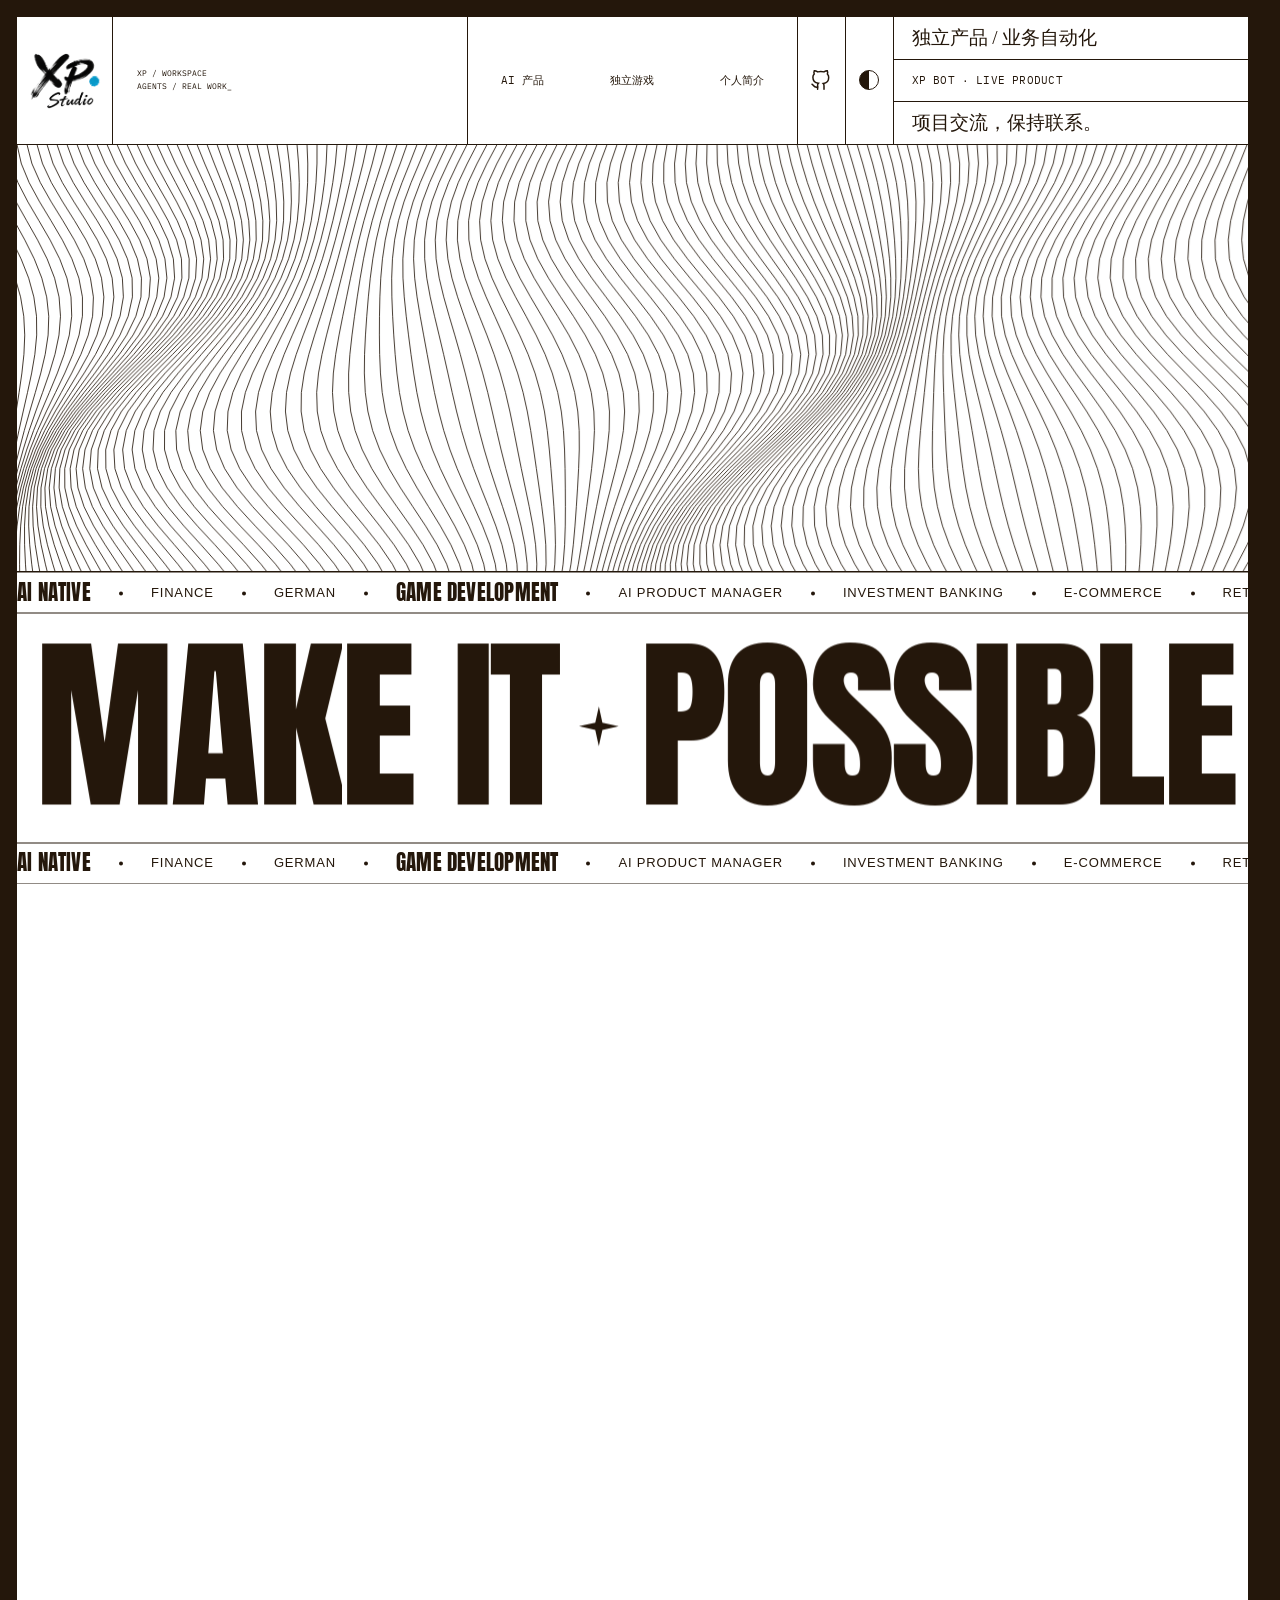
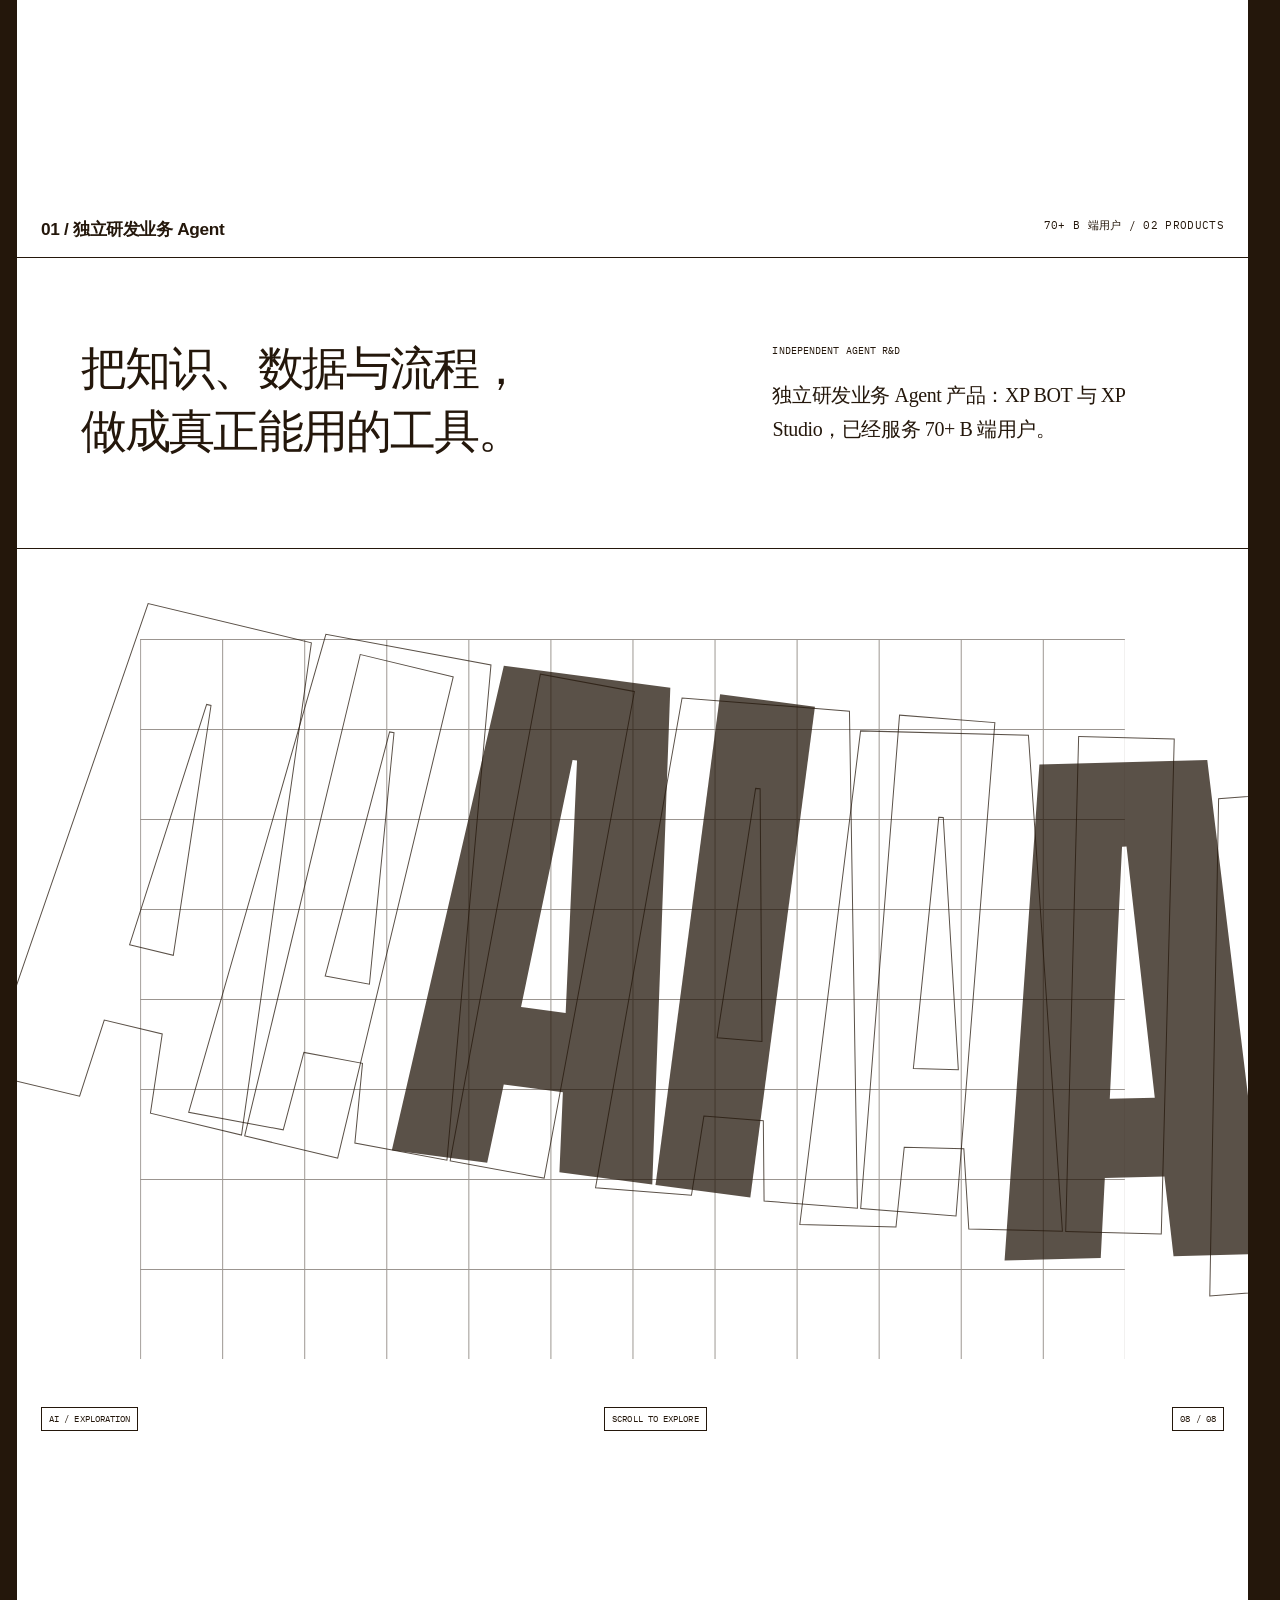
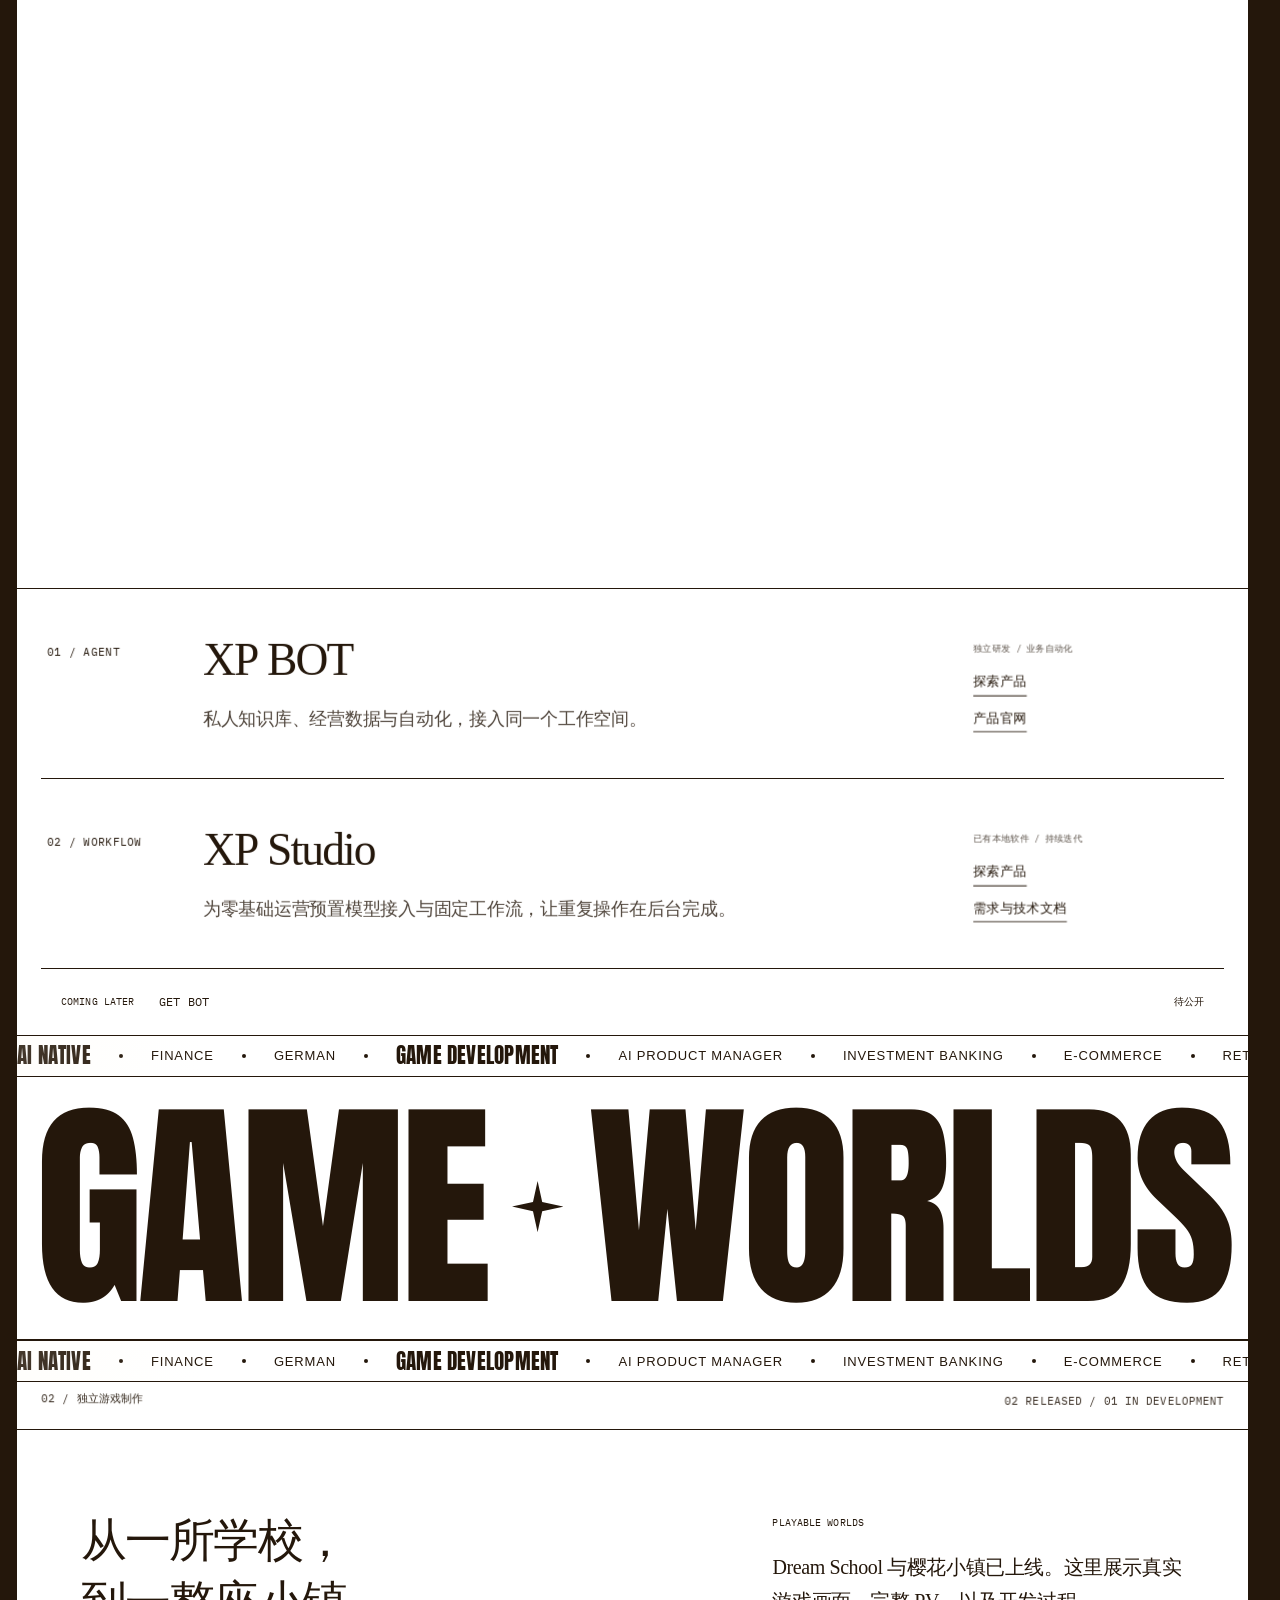
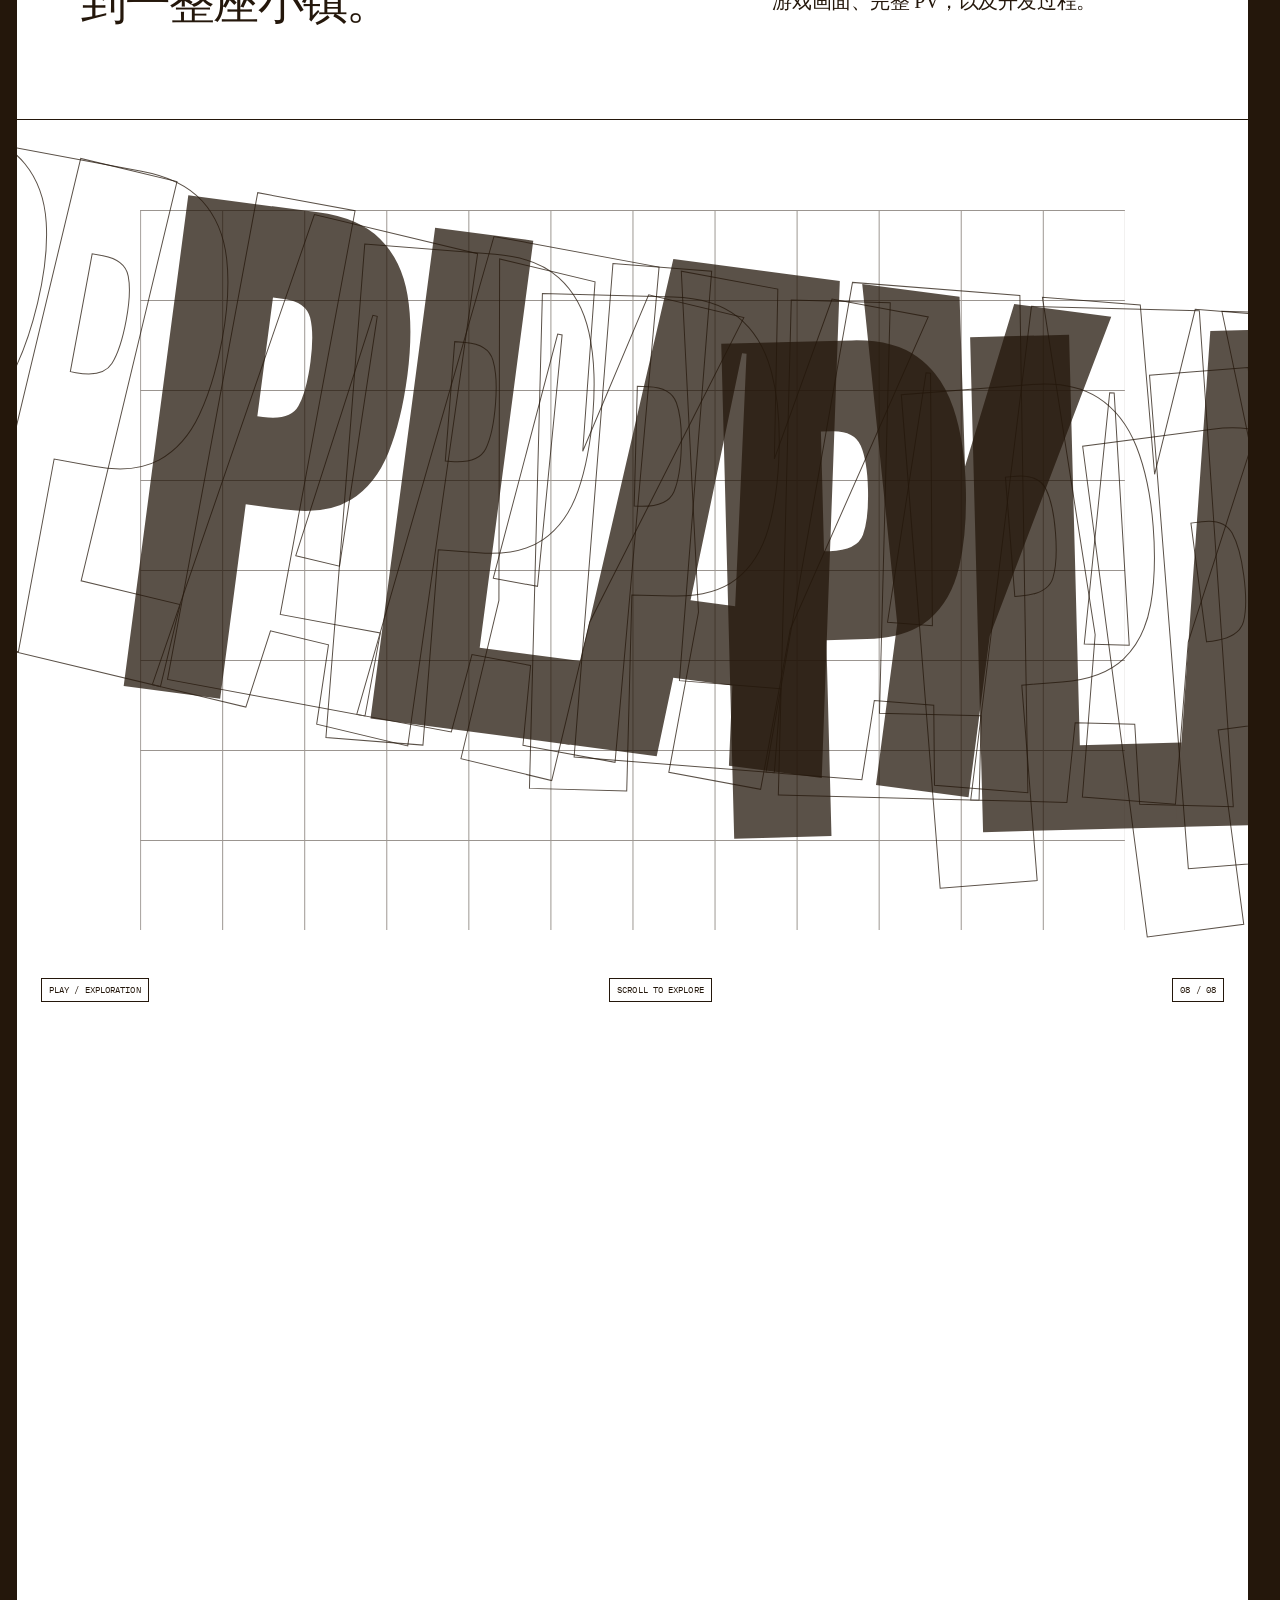
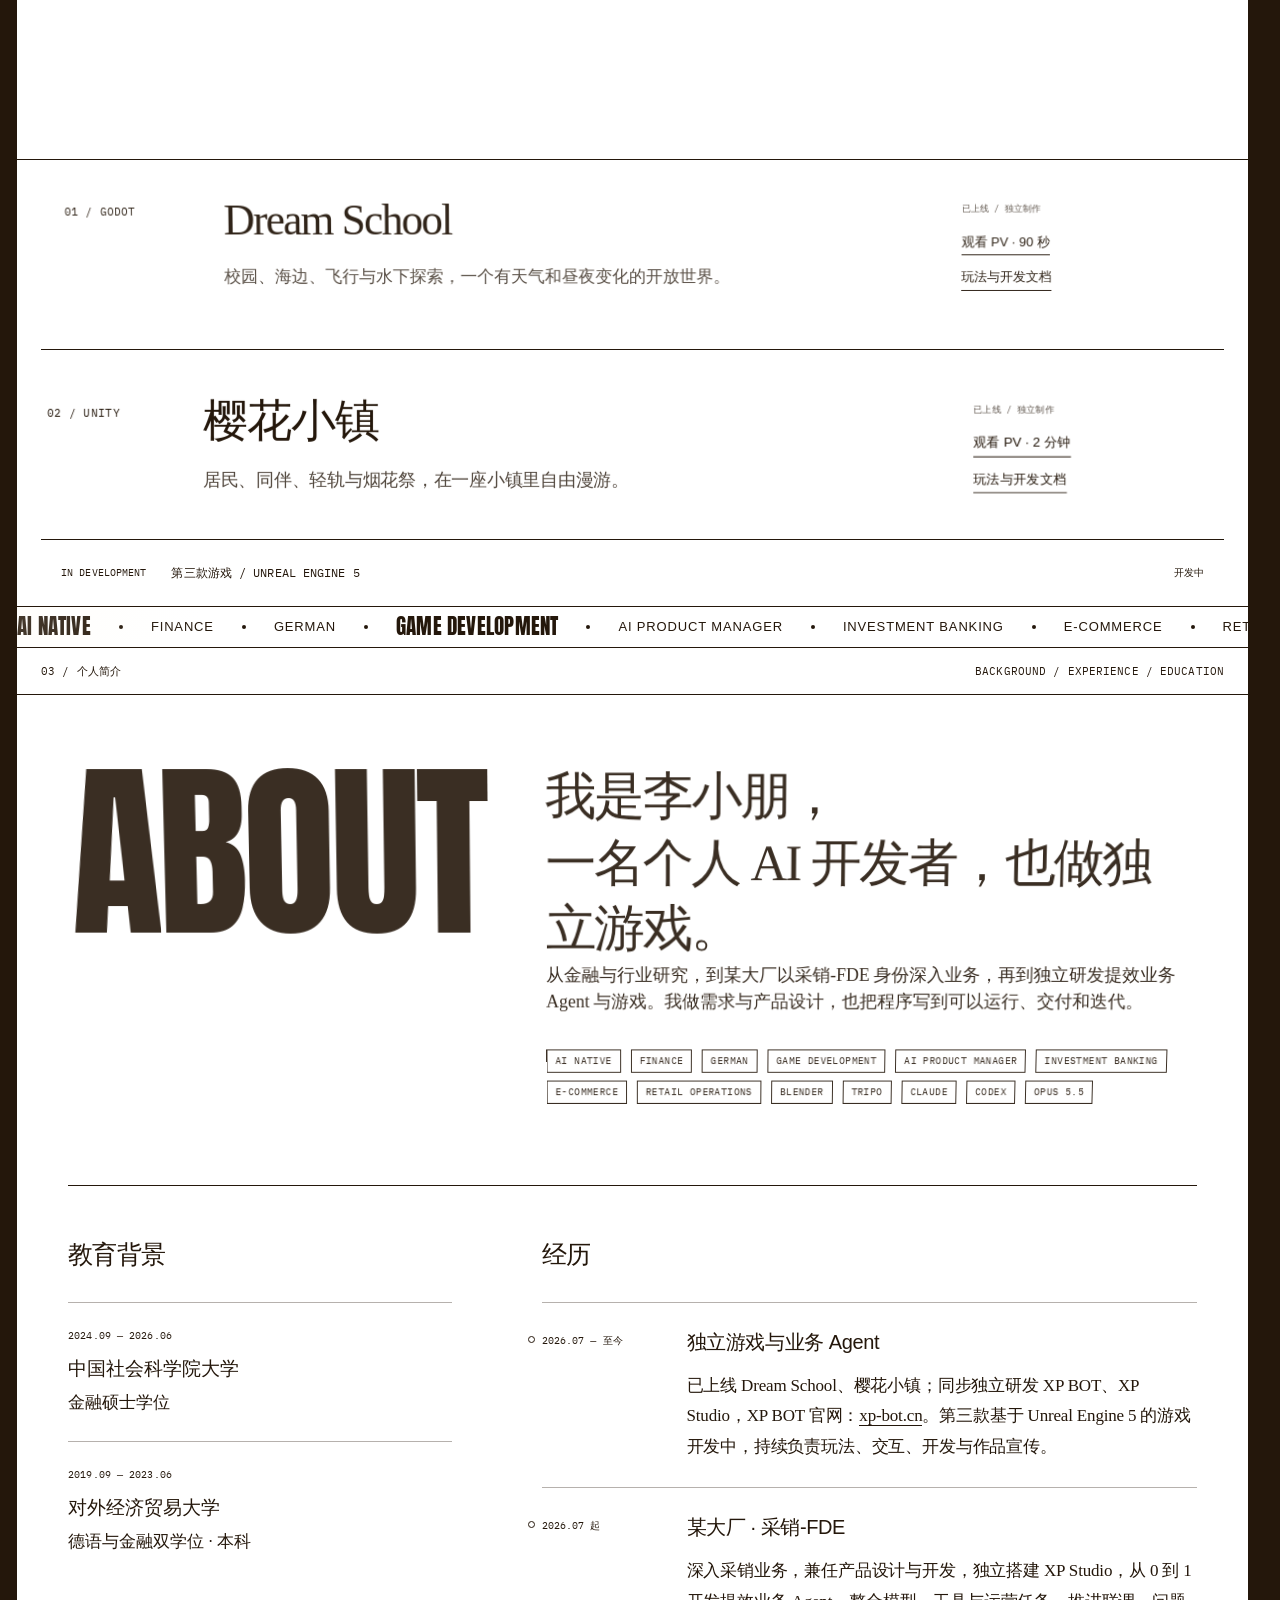
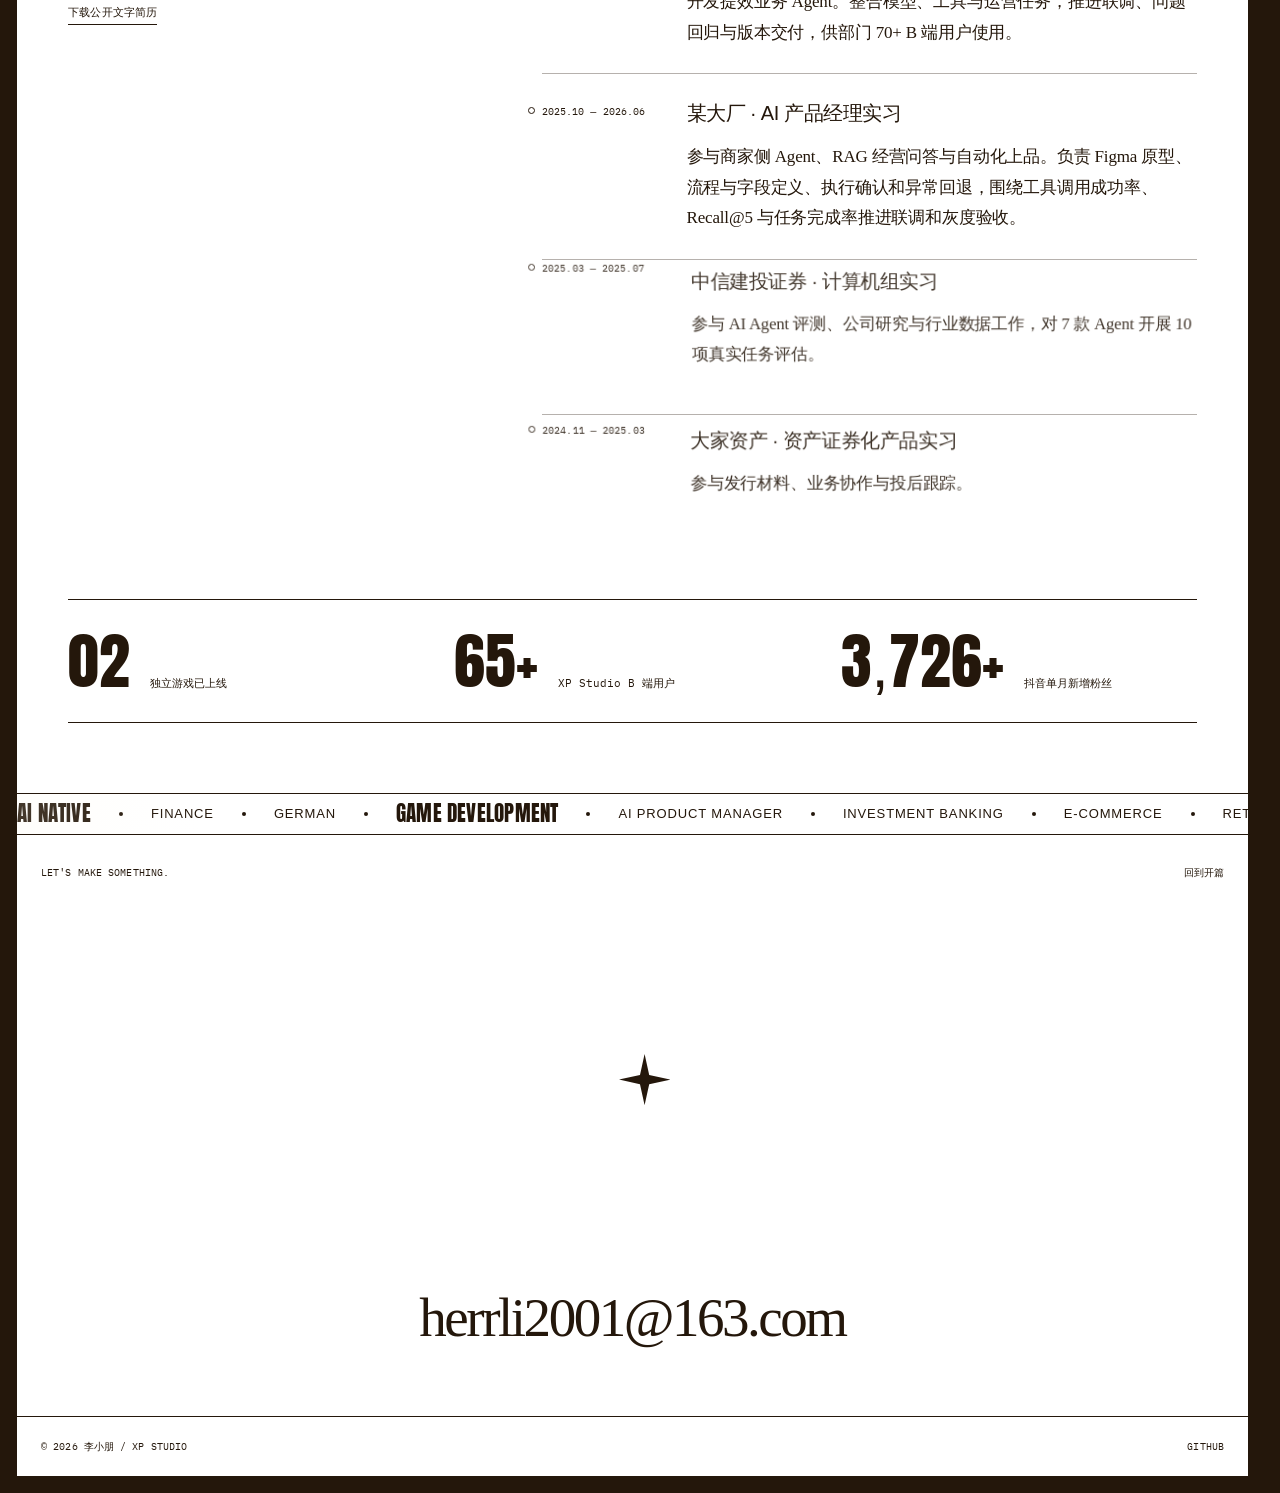
==== commit c95f603e: "Default to white, remove wave keyword popups, and cache motion rendering" ====
--- a/index.html
+++ b/index.html
@@ -1,8 +1,8 @@
-<!doctype html><html lang="zh-CN"><head><meta charset="utf-8"><meta name="viewport" content="width=device-width,initial-scale=1"><title>李小朋 / XP Studio — AI 产品与独立游戏</title><meta name="description" content="李小朋的独立作品：XP BOT、XP Studio、Dream School、樱花小镇。AI 产品、游戏实机与个人经历。"><meta name="theme-color" content="#f4c95d"><link rel="icon" href="assets/studio/brand-full.png"><link rel="stylesheet" href="assets/studio-kinetic.css?v=hover-keywords-20261107"><link rel="stylesheet" href="assets/studio-opening.css?v=hover-keywords-20261107"><script defer src="assets/studio-runtime.js?v=hover-keywords-20261107"></script><script defer src="assets/studio-wave.js?v=hover-keywords-20261107"></script><script defer src="assets/studio-kinetic.js?v=hover-keywords-20261107"></script><script defer src="assets/studio-products.js?v=hover-keywords-20261107"></script><link rel="stylesheet" href="assets/studio-depth.css?v=hover-keywords-20261107"><script defer src="assets/studio-depth.js?v=hover-keywords-20261107"></script><link rel="canonical" href="https://herr-li.com/"><meta property="og:title" content="李小朋 / XP Studio — MAKE IT POSSIBLE"><meta property="og:description" content="独立研发业务 Agent、独立游戏与个人经历。"><meta property="og:url" content="https://herr-li.com/"></head>
-<body id="top"><a class="skip" href="#main">跳到作品</a><div class="site-shell">
-<header class="kinetic-header"><a class="site-logo" href="#top" aria-label="XP Studio 首页"><img src="assets/studio/brand-full.png" alt="XP Studio 完整手写标志" width="74" height="74"></a><div class="header-console" aria-hidden="true"><span>XP / WORKSPACE</span><span data-console>LOADING IDEAS_</span></div><nav aria-label="主导航"><a href="#agents" data-roll-link>AI 产品</a><a href="#work" data-roll-link>独立游戏</a><a href="#about" data-roll-link>个人简介</a></nav><a class="github-cell" href="https://github.com/herrli2001-rgb" target="_blank" rel="noopener noreferrer" aria-label="GitHub"><svg viewBox="0 0 24 24" aria-hidden="true"><path d="M9 19c-4.3 1.3-4.3-2.2-6-2.7m12 5v-3.4a3 3 0 0 0-.8-2.3c2.7-.3 5.5-1.3 5.5-6A4.6 4.6 0 0 0 18.4 6a4.3 4.3 0 0 0-.1-3.3s-1-.3-3.4 1.2a11.7 11.7 0 0 0-6.2 0C6.3 2.4 5.3 2.7 5.3 2.7A4.3 4.3 0 0 0 5.2 6a4.6 4.6 0 0 0-1.3 3.3c0 4.7 2.8 5.7 5.5 6a3 3 0 0 0-.8 2.3v3.7"/></svg></a><button class="contrast-toggle" aria-label="切换对比度" aria-pressed="false"><span aria-hidden="true"></span></button><div class="header-aside"><p>独立产品 / 业务自动化</p><a class="header-product magnetic" href="https://xp-bot.cn/" target="_blank" rel="noopener noreferrer">XP BOT · LIVE PRODUCT</a><a href="#contact" data-roll-link>项目交流，保持联系。</a></div></header>
+<!doctype html><html lang="zh-CN"><head><meta charset="utf-8"><meta name="viewport" content="width=device-width,initial-scale=1"><title>李小朋 / XP Studio — AI 产品与独立游戏</title><meta name="description" content="李小朋的独立作品：XP BOT、XP Studio、Dream School、樱花小镇。AI 产品、游戏实机与个人经历。"><meta name="theme-color" content="#ffffff"><link rel="icon" href="assets/studio/brand-full.png"><link rel="stylesheet" href="assets/studio-kinetic.css?v=white-performance-20261107"><link rel="stylesheet" href="assets/studio-opening.css?v=white-performance-20261107"><script defer src="assets/studio-runtime.js?v=white-performance-20261107"></script><script defer src="assets/studio-wave.js?v=white-performance-20261107"></script><script defer src="assets/studio-kinetic.js?v=white-performance-20261107"></script><script defer src="assets/studio-products.js?v=white-performance-20261107"></script><link rel="stylesheet" href="assets/studio-depth.css?v=white-performance-20261107"><script defer src="assets/studio-depth.js?v=white-performance-20261107"></script><link rel="canonical" href="https://herr-li.com/"><meta property="og:title" content="李小朋 / XP Studio — MAKE IT POSSIBLE"><meta property="og:description" content="独立研发业务 Agent、独立游戏与个人经历。"><meta property="og:url" content="https://herr-li.com/"></head>
+<body id="top" class="contrasted"><a class="skip" href="#main">跳到作品</a><div class="site-shell">
+<header class="kinetic-header"><a class="site-logo" href="#top" aria-label="XP Studio 首页"><img src="assets/studio/brand-full.png" alt="XP Studio 完整手写标志" width="74" height="74"></a><div class="header-console" aria-hidden="true"><span>XP / WORKSPACE</span><span data-console>LOADING IDEAS_</span></div><nav aria-label="主导航"><a href="#agents" data-roll-link>AI 产品</a><a href="#work" data-roll-link>独立游戏</a><a href="#about" data-roll-link>个人简介</a></nav><a class="github-cell" href="https://github.com/herrli2001-rgb" target="_blank" rel="noopener noreferrer" aria-label="GitHub"><svg viewBox="0 0 24 24" aria-hidden="true"><path d="M9 19c-4.3 1.3-4.3-2.2-6-2.7m12 5v-3.4a3 3 0 0 0-.8-2.3c2.7-.3 5.5-1.3 5.5-6A4.6 4.6 0 0 0 18.4 6a4.3 4.3 0 0 0-.1-3.3s-1-.3-3.4 1.2a11.7 11.7 0 0 0-6.2 0C6.3 2.4 5.3 2.7 5.3 2.7A4.3 4.3 0 0 0 5.2 6a4.6 4.6 0 0 0-1.3 3.3c0 4.7 2.8 5.7 5.5 6a3 3 0 0 0-.8 2.3v3.7"/></svg></a><button class="contrast-toggle" aria-label="切换页面配色" aria-pressed="false"><span aria-hidden="true"></span></button><div class="header-aside"><p>独立产品 / 业务自动化</p><a class="header-product magnetic" href="https://xp-bot.cn/" target="_blank" rel="noopener noreferrer">XP BOT · LIVE PRODUCT</a><a href="#contact" data-roll-link>项目交流，保持联系。</a></div></header>
 <main id="main">
-<div class="opening-sequence" data-opening-scroll><section class="opening" id="agents" data-chapter="01" aria-labelledby="ai-title"><div class="wave-field" data-waves tabindex="0" role="region" aria-label="互动波浪。移动鼠标探索关键词，触屏横向滑动，也可按空格。"><canvas aria-hidden="true"></canvas><template data-wave-keyword-pool><span>AI NATIVE</span><span>FINANCE</span><span>GERMAN</span><span>GAME DEVELOPMENT</span><span>AI PRODUCT MANAGER</span><span>INVESTMENT BANKING</span><span>E-COMMERCE</span><span>RETAIL OPERATIONS</span><span>BLENDER</span><span>TRIPO</span><span>CLAUDE</span><span>CODEX</span><span>OPUS 5.5</span></template><div class="wave-keywords" data-wave-discoveries aria-hidden="true"></div><span class="wave-caption mono">移动鼠标，发现我的关键词</span></div><div class="bit-strip keyword-ribbon" aria-hidden="true"><div class="bit-track"><span class="ribbon-set"><span class="ribbon-word ribbon-word--lead">AI NATIVE</span><i class="ribbon-separator"></i><span class="ribbon-word">FINANCE</span><i class="ribbon-separator"></i><span class="ribbon-word">GERMAN</span><i class="ribbon-separator"></i><span class="ribbon-word ribbon-word--lead">GAME DEVELOPMENT</span><i class="ribbon-separator"></i><span class="ribbon-word">AI PRODUCT MANAGER</span><i class="ribbon-separator"></i><span class="ribbon-word">INVESTMENT BANKING</span><i class="ribbon-separator"></i><span class="ribbon-word">E-COMMERCE</span><i class="ribbon-separator"></i><span class="ribbon-word">RETAIL OPERATIONS</span><i class="ribbon-separator"></i><span class="ribbon-word">BLENDER</span><i class="ribbon-separator"></i><span class="ribbon-word">TRIPO</span><i class="ribbon-separator"></i><span class="ribbon-word">CLAUDE</span><i class="ribbon-separator"></i><span class="ribbon-word">CODEX</span><i class="ribbon-separator"></i><span class="ribbon-word">OPUS 5.5</span><i class="ribbon-separator"></i></span><span class="ribbon-set"><span class="ribbon-word ribbon-word--lead">AI NATIVE</span><i class="ribbon-separator"></i><span class="ribbon-word">FINANCE</span><i class="ribbon-separator"></i><span class="ribbon-word">GERMAN</span><i class="ribbon-separator"></i><span class="ribbon-word ribbon-word--lead">GAME DEVELOPMENT</span><i class="ribbon-separator"></i><span class="ribbon-word">AI PRODUCT MANAGER</span><i class="ribbon-separator"></i><span class="ribbon-word">INVESTMENT BANKING</span><i class="ribbon-separator"></i><span class="ribbon-word">E-COMMERCE</span><i class="ribbon-separator"></i><span class="ribbon-word">RETAIL OPERATIONS</span><i class="ribbon-separator"></i><span class="ribbon-word">BLENDER</span><i class="ribbon-separator"></i><span class="ribbon-word">TRIPO</span><i class="ribbon-separator"></i><span class="ribbon-word">CLAUDE</span><i class="ribbon-separator"></i><span class="ribbon-word">CODEX</span><i class="ribbon-separator"></i><span class="ribbon-word">OPUS 5.5</span><i class="ribbon-separator"></i></span><span class="ribbon-set"><span class="ribbon-word ribbon-word--lead">AI NATIVE</span><i class="ribbon-separator"></i><span class="ribbon-word">FINANCE</span><i class="ribbon-separator"></i><span class="ribbon-word">GERMAN</span><i class="ribbon-separator"></i><span class="ribbon-word ribbon-word--lead">GAME DEVELOPMENT</span><i class="ribbon-separator"></i><span class="ribbon-word">AI PRODUCT MANAGER</span><i class="ribbon-separator"></i><span class="ribbon-word">INVESTMENT BANKING</span><i class="ribbon-separator"></i><span class="ribbon-word">E-COMMERCE</span><i class="ribbon-separator"></i><span class="ribbon-word">RETAIL OPERATIONS</span><i class="ribbon-separator"></i><span class="ribbon-word">BLENDER</span><i class="ribbon-separator"></i><span class="ribbon-word">TRIPO</span><i class="ribbon-separator"></i><span class="ribbon-word">CLAUDE</span><i class="ribbon-separator"></i><span class="ribbon-word">CODEX</span><i class="ribbon-separator"></i><span class="ribbon-word">OPUS 5.5</span><i class="ribbon-separator"></i></span></div></div><div class="display-line display-line--motto" id="ai-title" role="heading" aria-level="1" aria-label="MAKE IT POSSIBLE"><span data-roll-word>MAKE IT</span><svg class="display-star" viewBox="0 0 100 100" aria-hidden="true"><path d="M50 0 59 41 100 50 59 59 50 100 41 59 0 50 41 41Z"/></svg><span data-roll-word>POSSIBLE</span></div><div class="bit-strip keyword-ribbon keyword-ribbon--reverse" aria-hidden="true"><div class="bit-track"><span class="ribbon-set"><span class="ribbon-word ribbon-word--lead">AI NATIVE</span><i class="ribbon-separator"></i><span class="ribbon-word">FINANCE</span><i class="ribbon-separator"></i><span class="ribbon-word">GERMAN</span><i class="ribbon-separator"></i><span class="ribbon-word ribbon-word--lead">GAME DEVELOPMENT</span><i class="ribbon-separator"></i><span class="ribbon-word">AI PRODUCT MANAGER</span><i class="ribbon-separator"></i><span class="ribbon-word">INVESTMENT BANKING</span><i class="ribbon-separator"></i><span class="ribbon-word">E-COMMERCE</span><i class="ribbon-separator"></i><span class="ribbon-word">RETAIL OPERATIONS</span><i class="ribbon-separator"></i><span class="ribbon-word">BLENDER</span><i class="ribbon-separator"></i><span class="ribbon-word">TRIPO</span><i class="ribbon-separator"></i><span class="ribbon-word">CLAUDE</span><i class="ribbon-separator"></i><span class="ribbon-word">CODEX</span><i class="ribbon-separator"></i><span class="ribbon-word">OPUS 5.5</span><i class="ribbon-separator"></i></span><span class="ribbon-set"><span class="ribbon-word ribbon-word--lead">AI NATIVE</span><i class="ribbon-separator"></i><span class="ribbon-word">FINANCE</span><i class="ribbon-separator"></i><span class="ribbon-word">GERMAN</span><i class="ribbon-separator"></i><span class="ribbon-word ribbon-word--lead">GAME DEVELOPMENT</span><i class="ribbon-separator"></i><span class="ribbon-word">AI PRODUCT MANAGER</span><i class="ribbon-separator"></i><span class="ribbon-word">INVESTMENT BANKING</span><i class="ribbon-separator"></i><span class="ribbon-word">E-COMMERCE</span><i class="ribbon-separator"></i><span class="ribbon-word">RETAIL OPERATIONS</span><i class="ribbon-separator"></i><span class="ribbon-word">BLENDER</span><i class="ribbon-separator"></i><span class="ribbon-word">TRIPO</span><i class="ribbon-separator"></i><span class="ribbon-word">CLAUDE</span><i class="ribbon-separator"></i><span class="ribbon-word">CODEX</span><i class="ribbon-separator"></i><span class="ribbon-word">OPUS 5.5</span><i class="ribbon-separator"></i></span><span class="ribbon-set"><span class="ribbon-word ribbon-word--lead">AI NATIVE</span><i class="ribbon-separator"></i><span class="ribbon-word">FINANCE</span><i class="ribbon-separator"></i><span class="ribbon-word">GERMAN</span><i class="ribbon-separator"></i><span class="ribbon-word ribbon-word--lead">GAME DEVELOPMENT</span><i class="ribbon-separator"></i><span class="ribbon-word">AI PRODUCT MANAGER</span><i class="ribbon-separator"></i><span class="ribbon-word">INVESTMENT BANKING</span><i class="ribbon-separator"></i><span class="ribbon-word">E-COMMERCE</span><i class="ribbon-separator"></i><span class="ribbon-word">RETAIL OPERATIONS</span><i class="ribbon-separator"></i><span class="ribbon-word">BLENDER</span><i class="ribbon-separator"></i><span class="ribbon-word">TRIPO</span><i class="ribbon-separator"></i><span class="ribbon-word">CLAUDE</span><i class="ribbon-separator"></i><span class="ribbon-word">CODEX</span><i class="ribbon-separator"></i><span class="ribbon-word">OPUS 5.5</span><i class="ribbon-separator"></i></span></div></div></section></div>
+<div class="opening-sequence" data-opening-scroll><section class="opening" id="agents" data-chapter="01" aria-labelledby="ai-title"><div class="wave-field" data-waves aria-hidden="true"><canvas aria-hidden="true"></canvas><template data-wave-keyword-pool><span>AI NATIVE</span><span>FINANCE</span><span>GERMAN</span><span>GAME DEVELOPMENT</span><span>AI PRODUCT MANAGER</span><span>INVESTMENT BANKING</span><span>E-COMMERCE</span><span>RETAIL OPERATIONS</span><span>BLENDER</span><span>TRIPO</span><span>CLAUDE</span><span>CODEX</span><span>OPUS 5.5</span></template></div><div class="bit-strip keyword-ribbon" aria-hidden="true"><div class="bit-track"><span class="ribbon-set"><span class="ribbon-word ribbon-word--lead">AI NATIVE</span><i class="ribbon-separator"></i><span class="ribbon-word">FINANCE</span><i class="ribbon-separator"></i><span class="ribbon-word">GERMAN</span><i class="ribbon-separator"></i><span class="ribbon-word ribbon-word--lead">GAME DEVELOPMENT</span><i class="ribbon-separator"></i><span class="ribbon-word">AI PRODUCT MANAGER</span><i class="ribbon-separator"></i><span class="ribbon-word">INVESTMENT BANKING</span><i class="ribbon-separator"></i><span class="ribbon-word">E-COMMERCE</span><i class="ribbon-separator"></i><span class="ribbon-word">RETAIL OPERATIONS</span><i class="ribbon-separator"></i><span class="ribbon-word">BLENDER</span><i class="ribbon-separator"></i><span class="ribbon-word">TRIPO</span><i class="ribbon-separator"></i><span class="ribbon-word">CLAUDE</span><i class="ribbon-separator"></i><span class="ribbon-word">CODEX</span><i class="ribbon-separator"></i><span class="ribbon-word">OPUS 5.5</span><i class="ribbon-separator"></i></span><span class="ribbon-set"><span class="ribbon-word ribbon-word--lead">AI NATIVE</span><i class="ribbon-separator"></i><span class="ribbon-word">FINANCE</span><i class="ribbon-separator"></i><span class="ribbon-word">GERMAN</span><i class="ribbon-separator"></i><span class="ribbon-word ribbon-word--lead">GAME DEVELOPMENT</span><i class="ribbon-separator"></i><span class="ribbon-word">AI PRODUCT MANAGER</span><i class="ribbon-separator"></i><span class="ribbon-word">INVESTMENT BANKING</span><i class="ribbon-separator"></i><span class="ribbon-word">E-COMMERCE</span><i class="ribbon-separator"></i><span class="ribbon-word">RETAIL OPERATIONS</span><i class="ribbon-separator"></i><span class="ribbon-word">BLENDER</span><i class="ribbon-separator"></i><span class="ribbon-word">TRIPO</span><i class="ribbon-separator"></i><span class="ribbon-word">CLAUDE</span><i class="ribbon-separator"></i><span class="ribbon-word">CODEX</span><i class="ribbon-separator"></i><span class="ribbon-word">OPUS 5.5</span><i class="ribbon-separator"></i></span><span class="ribbon-set"><span class="ribbon-word ribbon-word--lead">AI NATIVE</span><i class="ribbon-separator"></i><span class="ribbon-word">FINANCE</span><i class="ribbon-separator"></i><span class="ribbon-word">GERMAN</span><i class="ribbon-separator"></i><span class="ribbon-word ribbon-word--lead">GAME DEVELOPMENT</span><i class="ribbon-separator"></i><span class="ribbon-word">AI PRODUCT MANAGER</span><i class="ribbon-separator"></i><span class="ribbon-word">INVESTMENT BANKING</span><i class="ribbon-separator"></i><span class="ribbon-word">E-COMMERCE</span><i class="ribbon-separator"></i><span class="ribbon-word">RETAIL OPERATIONS</span><i class="ribbon-separator"></i><span class="ribbon-word">BLENDER</span><i class="ribbon-separator"></i><span class="ribbon-word">TRIPO</span><i class="ribbon-separator"></i><span class="ribbon-word">CLAUDE</span><i class="ribbon-separator"></i><span class="ribbon-word">CODEX</span><i class="ribbon-separator"></i><span class="ribbon-word">OPUS 5.5</span><i class="ribbon-separator"></i></span></div></div><div class="display-line display-line--motto" id="ai-title" role="heading" aria-level="1" aria-label="MAKE IT POSSIBLE"><span data-roll-word>MAKE IT</span><svg class="display-star" viewBox="0 0 100 100" aria-hidden="true"><path d="M50 0 59 41 100 50 59 59 50 100 41 59 0 50 41 41Z"/></svg><span data-roll-word>POSSIBLE</span></div><div class="bit-strip keyword-ribbon keyword-ribbon--reverse" aria-hidden="true"><div class="bit-track"><span class="ribbon-set"><span class="ribbon-word ribbon-word--lead">AI NATIVE</span><i class="ribbon-separator"></i><span class="ribbon-word">FINANCE</span><i class="ribbon-separator"></i><span class="ribbon-word">GERMAN</span><i class="ribbon-separator"></i><span class="ribbon-word ribbon-word--lead">GAME DEVELOPMENT</span><i class="ribbon-separator"></i><span class="ribbon-word">AI PRODUCT MANAGER</span><i class="ribbon-separator"></i><span class="ribbon-word">INVESTMENT BANKING</span><i class="ribbon-separator"></i><span class="ribbon-word">E-COMMERCE</span><i class="ribbon-separator"></i><span class="ribbon-word">RETAIL OPERATIONS</span><i class="ribbon-separator"></i><span class="ribbon-word">BLENDER</span><i class="ribbon-separator"></i><span class="ribbon-word">TRIPO</span><i class="ribbon-separator"></i><span class="ribbon-word">CLAUDE</span><i class="ribbon-separator"></i><span class="ribbon-word">CODEX</span><i class="ribbon-separator"></i><span class="ribbon-word">OPUS 5.5</span><i class="ribbon-separator"></i></span><span class="ribbon-set"><span class="ribbon-word ribbon-word--lead">AI NATIVE</span><i class="ribbon-separator"></i><span class="ribbon-word">FINANCE</span><i class="ribbon-separator"></i><span class="ribbon-word">GERMAN</span><i class="ribbon-separator"></i><span class="ribbon-word ribbon-word--lead">GAME DEVELOPMENT</span><i class="ribbon-separator"></i><span class="ribbon-word">AI PRODUCT MANAGER</span><i class="ribbon-separator"></i><span class="ribbon-word">INVESTMENT BANKING</span><i class="ribbon-separator"></i><span class="ribbon-word">E-COMMERCE</span><i class="ribbon-separator"></i><span class="ribbon-word">RETAIL OPERATIONS</span><i class="ribbon-separator"></i><span class="ribbon-word">BLENDER</span><i class="ribbon-separator"></i><span class="ribbon-word">TRIPO</span><i class="ribbon-separator"></i><span class="ribbon-word">CLAUDE</span><i class="ribbon-separator"></i><span class="ribbon-word">CODEX</span><i class="ribbon-separator"></i><span class="ribbon-word">OPUS 5.5</span><i class="ribbon-separator"></i></span><span class="ribbon-set"><span class="ribbon-word ribbon-word--lead">AI NATIVE</span><i class="ribbon-separator"></i><span class="ribbon-word">FINANCE</span><i class="ribbon-separator"></i><span class="ribbon-word">GERMAN</span><i class="ribbon-separator"></i><span class="ribbon-word ribbon-word--lead">GAME DEVELOPMENT</span><i class="ribbon-separator"></i><span class="ribbon-word">AI PRODUCT MANAGER</span><i class="ribbon-separator"></i><span class="ribbon-word">INVESTMENT BANKING</span><i class="ribbon-separator"></i><span class="ribbon-word">E-COMMERCE</span><i class="ribbon-separator"></i><span class="ribbon-word">RETAIL OPERATIONS</span><i class="ribbon-separator"></i><span class="ribbon-word">BLENDER</span><i class="ribbon-separator"></i><span class="ribbon-word">TRIPO</span><i class="ribbon-separator"></i><span class="ribbon-word">CLAUDE</span><i class="ribbon-separator"></i><span class="ribbon-word">CODEX</span><i class="ribbon-separator"></i><span class="ribbon-word">OPUS 5.5</span><i class="ribbon-separator"></i></span></div></div></section></div>
 <div class="section-caption section-caption--ai mono"><span>01 / 独立研发业务 Agent</span><span>70+ B 端用户 / 02 PRODUCTS</span></div>
 <section class="editorial-statement"><p>把知识、数据与流程，<br>做成真正能用的工具。</p><div><span class="mono">INDEPENDENT AGENT R&D</span><p>独立研发业务 Agent 产品：XP BOT 与 XP Studio，已经服务 70+ B 端用户。</p></div></section>
 <section class="work-sequence" data-wall="ai" aria-label="AI 产品动态作品墙"><div class="wall-stage"><div class="wall-grid" aria-hidden="true"></div><div class="wall-ghosts"><span style="--ghost:0" aria-hidden="true">AI</span><span style="--ghost:1" aria-hidden="true">AI</span><span style="--ghost:2" aria-hidden="true">AI</span><span style="--ghost:3" aria-hidden="true">AI</span><span style="--ghost:4" aria-hidden="true">AI</span><span style="--ghost:5" aria-hidden="true">AI</span><span style="--ghost:6" aria-hidden="true">AI</span><span style="--ghost:7" aria-hidden="true">AI</span><span style="--ghost:8" aria-hidden="true">AI</span><span style="--ghost:9" aria-hidden="true">AI</span></div><div class="wall-gallery"><button class="work-tile" data-project="bot" data-wall-card aria-label="XP BOT：定时任务 / 界面实录"><span class="tile-inner"><img src="assets/products/bot-overview.jpg" alt="XP BOT / 定时任务 / 界面实录" width="1280" height="736" loading="lazy" draggable="false"><video data-tile-video="assets/products/bot-automation.mp4" muted loop playsinline preload="none" aria-hidden="true"></video><span class="tile-caption"><strong>XP BOT</strong><span>定时任务 / 界面实录</span><small>#01/08</small></span></span></button><button class="work-tile" data-project="studio" data-wall-card aria-label="XP Studio：首页 / Agent 工作台"><span class="tile-inner"><img src="assets/studio/xp-home.png" alt="XP Studio / 首页 / Agent 工作台" width="1280" height="736" loading="lazy" draggable="false"><span class="tile-caption"><strong>XP Studio</strong><span>首页 / Agent 工作台</span><small>#02/08</small></span></span></button><button class="work-tile" data-project="bot" data-wall-card aria-label="XP BOT：图片与模板 / 界面实录"><span class="tile-inner"><img src="assets/products/bot-templates.jpg" alt="XP BOT / 图片与模板 / 界面实录" width="1280" height="736" loading="lazy" draggable="false"><video data-tile-video="assets/products/bot-templates.mp4" muted loop playsinline preload="none" aria-hidden="true"></video><span class="tile-caption"><strong>XP BOT</strong><span>图片与模板 / 界面实录</span><small>#03/08</small></span></span></button><button class="work-tile" data-project="studio" data-wall-card aria-label="XP Studio：经营日报 / 空状态"><span class="tile-inner"><img src="assets/studio/xp-dashboard.png" alt="XP Studio / 经营日报 / 空状态" width="1280" height="736" loading="lazy" draggable="false"><span class="tile-caption"><strong>XP Studio</strong><span>经营日报 / 空状态</span><small>#04/08</small></span></span></button><button class="work-tile" data-project="bot" data-wall-card aria-label="XP BOT：接入与复用 / 已脱敏"><span class="tile-inner"><img src="assets/products/bot-setup.jpg" alt="XP BOT / 接入与复用 / 已脱敏" width="1280" height="736" loading="lazy" draggable="false"><span class="tile-caption"><strong>XP BOT</strong><span>接入与复用 / 已脱敏</span><small>#05/08</small></span></span></button><button class="work-tile" data-project="studio" data-wall-card aria-label="XP Studio：说人话 / 营销表达"><span class="tile-inner"><img src="assets/studio/xp-human.png" alt="XP Studio / 说人话 / 营销表达" width="1280" height="736" loading="lazy" draggable="false"><span class="tile-caption"><strong>XP Studio</strong><span>说人话 / 营销表达</span><small>#06/08</small></span></span></button><button class="work-tile" data-project="bot" data-wall-card aria-label="XP BOT：自动化 / 已脱敏"><span class="tile-inner"><img src="assets/products/bot-overview.jpg" alt="XP BOT / 自动化 / 已脱敏" width="1280" height="736" loading="lazy" draggable="false"><span class="tile-caption"><strong>XP BOT</strong><span>自动化 / 已脱敏</span><small>#07/08</small></span></span></button><button class="work-tile" data-project="studio" data-wall-card aria-label="XP Studio：搜索词 / 采集与分析"><span class="tile-inner"><img src="assets/studio/xp-search.png" alt="XP Studio / 搜索词 / 采集与分析" width="1280" height="736" loading="lazy" draggable="false"><span class="tile-caption"><strong>XP Studio</strong><span>搜索词 / 采集与分析</span><small>#08/08</small></span></span></button></div><div class="wall-caption mono"><span>AI / EXPLORATION</span><span>SCROLL TO EXPLORE</span><span data-wall-count>00 / 08</span></div></div></section>
--- a/assets/studio-kinetic.css
+++ b/assets/studio-kinetic.css
@@ -1,22 +1,22 @@
-@charset "UTF-8";
-@font-face{font-family:Kinetic Display;src:url(fonts/studio-display.ttf) format("truetype");font-style:normal;font-weight:400;font-display:swap}
-@font-face{font-family:Kinetic Mono;src:url(fonts/studio-mono.ttf) format("truetype");font-style:normal;font-weight:400;font-display:swap}
-:root{--red:#f4c95d;--ink:#24170b;--paper:#fff6dc;--bg:var(--red);--line:#24170b;--display:"Kinetic Display",Impact,"Arial Narrow",sans-serif;--mono:"Kinetic Mono","Courier New","Microsoft YaHei",monospace;--serif:"Kinetic Serif",Georgia,"Noto Serif SC","Songti SC","STSong",serif;--sans:-apple-system,BlinkMacSystemFont,"Segoe UI","PingFang SC","Microsoft YaHei",sans-serif;--ease:cubic-bezier(.76,0,.24,1)}
-*{box-sizing:border-box}html{scrollbar-gutter:stable;scroll-behavior:smooth;scroll-padding-top:16px}body{margin:0;background:var(--ink);color:var(--ink);font:18px/1.5 var(--serif);-webkit-font-smoothing:antialiased}body.modal-open{overflow:hidden}body.contrasted{--bg:#fff8e8}button,a{-webkit-tap-highlight-color:transparent}button{font:inherit;color:inherit;background:none;border:0;cursor:pointer}a{color:inherit;text-decoration:none}h1,h2,h3,h4,p,figure{margin:0}h1,h2,h3,h4{font-weight:400}img,video{display:block;max-width:100%}img{height:auto}button:disabled{cursor:default}[hidden]{display:none!important}a:focus-visible,button:focus-visible,[tabindex]:focus-visible,summary:focus-visible{outline:3px solid currentColor;outline-offset:5px}::selection{background:var(--ink);color:var(--bg)}.mono{font-family:var(--mono);font-size:11px;line-height:1.5;letter-spacing:.01em;text-transform:uppercase}.site-shell{margin:16px;background:var(--bg);border:1px solid var(--line);overflow:clip}.skip{position:fixed;left:20px;top:-100px;z-index:100;background:var(--paper);border:1px solid var(--ink);padding:12px 20px;font-family:var(--mono);font-size:13px}.skip:focus{top:20px}
-.kinetic-header{display:grid;grid-template-columns:96px minmax(150px,1fr) 330px 48px 48px minmax(230px,1fr);min-height:96px;border-bottom:1px solid var(--line);position:relative;z-index:5}.kinetic-header>*{border-right:1px solid var(--line)}.kinetic-header>:last-child{border-right:0}.site-logo{display:flex;align-items:center;justify-content:center;padding:10px}.site-logo img{width:72px;height:72px;object-fit:contain;mix-blend-mode:multiply}.header-console{padding:24px;font:8px/1.65 var(--mono);display:flex;flex-direction:column;justify-content:center;text-transform:uppercase;overflow:hidden}.kinetic-header nav{display:flex;align-items:stretch;justify-content:space-around;font:11px/1 var(--mono)}.kinetic-header nav a{display:flex;align-items:center;justify-content:center;padding:0 10px;white-space:nowrap;transition:background .3s,color .3s}.kinetic-header nav a:hover{background:var(--ink);color:var(--bg)}.github-cell,.contrast-toggle{display:grid;place-items:center;transition:background .3s,color .3s}.github-cell svg{width:24px;height:24px;fill:none;stroke:currentColor;stroke-width:1.5;stroke-linecap:round}.github-cell:hover,.contrast-toggle:hover{background:var(--ink);color:var(--bg)}.contrast-toggle>span{width:20px;height:20px;border-radius:50%;border:1px solid currentColor;background:linear-gradient(90deg,currentColor 50%,transparent 50%)}.header-aside{display:grid;grid-template-rows:1fr 1fr;font-size:19px;line-height:1.15}.header-aside>p,.header-aside>a{display:flex;align-items:center;padding:10px 18px}.header-aside>a{border-top:1px solid var(--line)}.header-aside>a:hover{background:var(--ink);color:var(--bg)}
-.opening{height:calc(100svh - 129px);min-height:540px;display:flex;flex-direction:column}.wave-field{position:relative;flex:1 1 0;min-height:150px;overflow:hidden;cursor:crosshair;touch-action:pan-y}.wave-field canvas{width:100%;height:100%;display:block}.wave-caption{position:absolute;bottom:15px;right:18px;mix-blend-mode:multiply;font-size:8px;opacity:0;transition:opacity .3s}.wave-field:hover .wave-caption{opacity:1}.bit-strip{height:36px;overflow:hidden;border-block:1px solid var(--line);display:flex;align-items:center;flex-shrink:0}.bit-track{flex:0 0 auto;white-space:nowrap;font:8px/1 var(--mono);letter-spacing:.18em;animation:binary-travel 40s linear infinite;will-change:transform}.bit-track i{font-style:normal;letter-spacing:.025em;font-size:14px;display:inline-block;margin-inline:15px}@keyframes binary-travel{to{transform:translateX(-33.333%)}}
-.display-line{display:flex;align-items:center;justify-content:space-between;gap:1.6vw;font-family:var(--display);font-size:var(--display-size,17vw);font-weight:400;line-height:.9;padding:24px 18px 27px;text-transform:uppercase;overflow:hidden;cursor:default}.display-star{flex:0 0 auto;width:4vw;height:4vw;max-width:70px;fill:currentColor;rotate:var(--star-angle,0deg);transition:rotate .3s linear}.roll-word{display:inline-flex;align-items:baseline;white-space:nowrap;position:relative}.glyph{display:inline-block;position:relative;perspective:650px;line-height:.95;font-family:var(--display);flex:0 0 auto}.glyph-measure{display:inline-block;visibility:hidden;white-space:pre;letter-spacing:-.025em}.glyph-drum{position:absolute;inset:0;transform-style:preserve-3d;transform:rotateX(0);transition:transform .8s cubic-bezier(.76,0,.24,1);transition-delay:var(--glyph-delay,0ms)}.glyph-face{position:absolute;inset:0;display:flex;align-items:center;justify-content:center;backface-visibility:hidden;white-space:pre;line-height:.95;letter-spacing:-.025em}.glyph-front{transform:translateZ(.32em)}.glyph-alt{font-family:Georgia,serif;font-style:italic;font-weight:400;transform:rotateX(90deg) translateZ(.32em);text-transform:lowercase;letter-spacing:-.09em}.glyph.is-flipped .glyph-drum{transform:rotateX(-90deg)}.section-caption{display:flex;justify-content:space-between;gap:20px;padding:15px 24px;border-bottom:1px solid var(--line)}.editorial-statement{display:grid;grid-template-columns:1.4fr 1fr;gap:9vw;padding:80px 5vw 85px;border-bottom:1px solid var(--line)}.editorial-statement>p{font-size:clamp(30px,3.6vw,52px);line-height:1.35;letter-spacing:-.04em}.editorial-statement>div{padding-top:5px}.editorial-statement>div>.mono{display:block;font-size:10px;margin-bottom:20px}.editorial-statement>div>p{font-size:20px;line-height:1.7;letter-spacing:-.02em}.editorial-statement>div>.site-proof-label{margin-top:42px}.editorial-statement>div>.site-proof-label+p{font-size:16px;line-height:1.75}
-.work-sequence{position:relative;height:360svh;border-bottom:1px solid var(--line)}.wall-stage{position:sticky;top:0;height:100svh;overflow:hidden;isolation:isolate;perspective:1200px;background:var(--bg)}.wall-grid{position:absolute;inset:0;background-image:linear-gradient(to right,var(--ink) 1px,transparent 1px),linear-gradient(to bottom,var(--ink) 1px,transparent 1px);background-size:8.333% 12.5%;opacity:.45;transform:scale(var(--grid-scale,.8));transition:opacity .3s;pointer-events:none}.wall-ghosts{position:absolute;inset:0;overflow:hidden;pointer-events:none;z-index:1}.wall-ghosts>span{position:absolute;left:50%;top:50%;font-family:var(--display);font-size:45vw;line-height:.8;white-space:nowrap;letter-spacing:-.04em;color:transparent;-webkit-text-stroke:1px var(--ink);transform:translate(calc(-50% + (var(--ghost) - 4.5)*15vw + var(--ghost-x,0px)),calc(-50% + (var(--ghost) - 4.5)*3vh)) rotate(calc((var(--ghost) - 4.5)*-3deg));opacity:calc(.75 - var(--wall-open,0)*.65)}.wall-ghosts>span:nth-child(3n){color:var(--ink);-webkit-text-stroke:0}.wall-gallery{position:absolute;inset:0;z-index:2;clip-path:inset(var(--portal-y,18%) var(--portal-x,29%) round var(--portal-radius,140px));transform:scale(var(--portal-scale,.78));perspective:1200px;transform-style:preserve-3d;pointer-events:auto}.work-tile{position:absolute;top:0;left:0;width:var(--card-width,45vw);padding:0;text-align:left;background:none;transform:translate3d(var(--tx,0px),var(--ty,120vh),var(--tz,0px)) rotate(var(--rz,0deg)) scale(var(--card-scale,1));opacity:var(--card-opacity,0);will-change:transform,opacity;backface-visibility:hidden;transform-style:preserve-3d}.tile-inner{display:block;background:var(--paper);color:var(--ink);border:1px solid var(--ink);box-shadow:8px 9px 0 #24170b26;overflow:hidden;position:relative;transform:perspective(900px) rotateX(var(--card-rx,0deg)) rotateY(var(--card-ry,0deg));transition:transform .5s cubic-bezier(.22,1,.36,1),box-shadow .35s}.work-tile:hover .tile-inner{box-shadow:14px 16px 0 #24170b40;transform:perspective(900px) rotateX(var(--card-rx,0deg)) rotateY(var(--card-ry,0deg)) scale(1.035)}.tile-inner>img{width:100%;height:auto;aspect-ratio:16/9;object-fit:cover}.tile-inner>video{position:absolute;inset:0 0 auto;width:100%;height:auto;aspect-ratio:16/9;object-fit:cover;opacity:0;transition:opacity .45s}.tile-inner>video.is-ready{opacity:1}.tile-caption{display:flex;align-items:center;gap:14px;border-top:1px solid var(--ink);padding:11px 14px;font:10px/1.4 var(--mono)}.tile-caption strong{font-weight:400;font-size:12px}.tile-caption>span{margin-left:auto;font-family:var(--sans);font-size:10px}.tile-caption small{font-size:9px}.wall-caption{position:absolute;z-index:4;left:24px;right:24px;bottom:18px;display:flex;justify-content:space-between;align-items:center;gap:20px;pointer-events:none;font-size:9px}.wall-caption>span{background:var(--bg);padding:4px 7px;border:1px solid var(--ink)}.project-index{padding:0 24px}.project-index>article{display:grid;grid-template-columns:130px minmax(0,1fr) 240px;gap:30px;align-items:start;padding:45px 20px;border-bottom:1px solid var(--line)}.record-no{padding-top:10px}.record-title{font-family:var(--serif);font-size:clamp(30px,3.4vw,48px);line-height:1.2;letter-spacing:-.04em;padding:0;position:relative;transition:translate .4s var(--ease)}.record-title:hover{translate:9px 0}.project-index article>div>p{font-size:17px;line-height:1.75;max-width:660px;margin-top:17px;opacity:.8}.record-actions{display:flex;flex-direction:column;gap:12px;align-items:start;padding-top:8px}.record-actions>.mono{font-size:9px;opacity:.75;margin-bottom:5px}.record-actions button,.record-actions>a{padding:0 0 3px;border-bottom:1px solid currentColor;font-family:var(--sans);font-size:13px;line-height:1.5;transition:opacity .3s}.record-actions button:hover,.record-actions>a:hover{opacity:.6}.future-record{display:flex;align-items:center;gap:25px;padding:24px 20px;font-size:10px}.future-record strong{font-size:12px;font-weight:400}.future-record>span:last-child{margin-left:auto}.display-line--games{border-bottom:1px solid var(--line)}.section-caption--ai{font-family:var(--sans);font-size:clamp(15px,1.35vw,22px);font-weight:600;letter-spacing:-.02em;text-transform:none}.section-caption--ai span:last-child{font-family:var(--mono);font-size:.62em;font-weight:400;letter-spacing:.03em}.scroll-reveal{opacity:0;transform:translateY(42px) scale(.99);clip-path:inset(9% 0 0);transition:opacity .85s cubic-bezier(.22,1,.36,1),transform .85s cubic-bezier(.22,1,.36,1),clip-path 1s cubic-bezier(.22,1,.36,1);transition-delay:var(--reveal-delay,0ms);will-change:opacity,transform,clip-path}.scroll-reveal.is-scroll-visible{opacity:1;transform:none;clip-path:inset(0)}[data-scroll-parallax]{translate:0 var(--parallax-y,0px);will-change:translate}.scroll-reveal.is-scroll-visible[data-scroll-parallax]{translate:0 var(--parallax-y,0px)}
-.personal-chapter{padding:0 4vw 70px}.personal-chapter>.section-caption{margin-inline:-4vw;padding-inline:24px}.about-top{display:grid;grid-template-columns:34% 1fr;gap:7vw;padding:80px 0 65px;border-bottom:1px solid var(--line)}.about-top h2{font-family:var(--display);font-size:15vw;line-height:.9;letter-spacing:-.035em;align-self:start;padding-top:7px}.about-lede{font-size:clamp(32px,4vw,56px);line-height:1.3;letter-spacing:-.04em}.about-top>div>p:last-child{font-size:22px;line-height:1.8;letter-spacing:-.025em;margin-top:30px;max-width:760px}.resume-grid{display:grid;grid-template-columns:34% 1fr;gap:7vw;padding-top:50px}.resume-grid h3{font-size:25px;letter-spacing:-.03em;margin-bottom:28px}.education-row{padding-block:25px;border-top:1px solid var(--line)}.education-row>.mono{display:block;font-size:10px;margin-bottom:12px}.education-row h4{font-family:var(--sans);font-size:19px;font-weight:500;line-height:1.5}.education-row p{font-size:17px;margin-top:7px}.resume-download{display:inline-block;border-bottom:1px solid currentColor;margin-top:24px;padding-bottom:4px}.experience>article{display:grid;grid-template-columns:120px minmax(0,1fr);gap:25px;padding:25px 0;border-top:1px solid var(--line)}.experience time{font-size:10px;padding-top:5px}.experience h4{font-family:var(--sans);font-size:20px;font-weight:500;line-height:1.45;letter-spacing:-.02em}.experience p{font-size:17px;line-height:1.8;margin-top:14px;letter-spacing:-.01em}.result-band{display:grid;grid-template-columns:repeat(3,1fr);gap:30px;margin-top:60px;border-block:1px solid var(--line);padding:30px 0}.result-band>div{display:flex;align-items:baseline;gap:20px}.result-band strong{font-family:var(--display);font-size:62px;line-height:1;font-weight:400}.result-band span{font-family:var(--mono);font-size:11px;max-width:130px}.contact-meta{display:flex;justify-content:space-between;gap:30px;padding:30px 24px;font-size:10px}.contact-title{cursor:pointer;padding-top:30px;padding-bottom:40px}.contact-title:hover .display-star{rotate:180deg}.contact-email{display:block;text-align:center;font-size:clamp(25px,4.3vw,65px);line-height:1.4;padding:20px 20px 60px;letter-spacing:-.045em}.contact-email:hover{text-decoration:underline;text-underline-offset:9px}.footer-base{display:flex;justify-content:space-between;gap:30px;border-top:1px solid var(--line);padding:22px 24px;font-size:10px}.footer-base>div{display:flex;gap:25px}.footer-base a:hover{text-decoration:underline;text-underline-offset:4px}
-dialog{padding:0;border:1px solid var(--ink);border-radius:0;background:var(--paper);color:var(--ink);max-height:92dvh;box-shadow:12px 14px 0 #24170b5e;scrollbar-width:thin;width:min(1180px,94vw);font-family:var(--sans);font-size:15px;line-height:1.8}dialog::backdrop{background:#24170bb8}dialog[open]{animation:dialog-reveal .55s cubic-bezier(.22,1,.36,1)}@keyframes dialog-reveal{from{opacity:0;clip-path:inset(48% 0 48% 0);transform:translateY(20px)}to{opacity:1;clip-path:inset(0);transform:none}}.dialog-bar,.case-top{position:sticky;top:0;z-index:8;display:flex;justify-content:space-between;gap:25px;align-items:center;background:var(--paper);padding:15px 22px;border-bottom:1px solid var(--ink);font:11px/1.5 var(--mono)}.dialog-bar h2{font-size:12px;font-weight:400}.dialog-bar>button,.case-top [data-close]{border:1px solid var(--ink);font:11px/1.2 var(--mono);padding:7px 12px;border-radius:0;min-width:55px;height:auto;background:transparent;color:var(--ink)}.dialog-bar>button:hover,.case-top [data-close]:hover{color:var(--paper);background:var(--ink)}.product-dialog-content{padding:35px 5% 45px}.product-dialog-content>p{font-size:16px;line-height:1.9;margin:22px 0}.product-dialog-content>h2{font-size:32px;line-height:1.3}.doc-link,.text-button,.plain-link{display:inline-block;font-size:12px;color:var(--ink);border-bottom:1px solid currentColor;padding:0 0 3px;background:transparent;line-height:1.7}.doc-link{margin-top:25px}.text-button:hover,.doc-link:hover,.plain-link:hover{opacity:.65}.dark-button,.white-button{display:inline-flex;align-items:center;justify-content:center;gap:10px;padding:11px 20px;min-height:42px;border:1px solid var(--ink);border-radius:0;background:var(--ink);color:var(--paper);font-size:12px;font-family:var(--mono);line-height:1.5}.dark-button:hover,.white-button:hover{background:var(--red);color:var(--ink)}.white-button{background:var(--paper);color:var(--ink)}.product-kicker,.eyebrow{font:11px/1.6 var(--mono);opacity:.6}.bot-product-heading{display:grid;grid-template-columns:1fr 1.3fr;gap:50px;align-items:end;margin-bottom:35px}.bot-product-heading h3,.xp-product-heading h3{font-family:var(--display);font-size:56px;line-height:1.1;letter-spacing:-.015em;font-weight:400}.bot-tagline{font-family:var(--serif);font-size:25px;margin-top:12px}.bot-introduction>p{font-size:15px;line-height:1.85}.product-actions{display:flex;align-items:center;gap:22px;flex-wrap:wrap;margin-top:20px}.product-actions .dark-button{font-size:11px;padding:10px 16px}.product-actions .text-button{font-size:11px}.bot-demo,.product-demo{display:grid;grid-template-columns:240px minmax(0,1fr);gap:35px;align-items:start}.bot-feature-list,.feature-list{min-width:0}.bot-tab,.feature-tab{display:block;width:100%;padding:19px 0;border-top:1px solid #24170b35;text-align:left;position:relative}.bot-tab:before,.feature-tab:before{content:"";position:absolute;top:-1px;left:0;right:0;height:2px;background:var(--ink);transform:scaleX(0);transform-origin:left;transition:transform .55s cubic-bezier(.22,1,.36,1)}.bot-tab[aria-selected=true]:before,.feature-tab[aria-selected=true]:before{transform:scaleX(1)}.bot-tab-title,.feature-title{display:flex;gap:10px;align-items:center;font-size:17px;line-height:1.5}.bot-tab-title>small{font:9px/1 var(--mono);opacity:.5}.bot-tab[aria-selected=true] .bot-tab-title,.feature-tab[aria-selected=true] .feature-title{font-weight:600}.bot-feature-copy,.feature-copy{display:grid;grid-template-rows:0fr;opacity:0;transition:grid-template-rows .55s cubic-bezier(.22,1,.36,1),opacity .4s}.bot-feature-copy>span,.feature-copy-inner{min-height:0;overflow:hidden;display:block}.bot-tab[aria-selected=true] .bot-feature-copy,.feature-tab[aria-selected=true] .feature-copy{grid-template-rows:1fr;opacity:1}.bot-feature-copy strong,.feature-summary{display:block;font-size:12px;font-weight:500;padding-top:17px;line-height:1.8}.bot-feature-copy>span>span,.feature-description{display:block;font-size:12px;line-height:1.9;opacity:.65;padding-top:15px;padding-bottom:4px}.bot-mobile-summary,.studio-mobile-summary{display:none}.bot-demo-stage,.product-demo-stage{min-width:0}.bot-screen,.product-screen{position:relative;overflow:hidden;border:1px solid var(--ink);background:#e9e8e8;isolation:isolate}.bot-screen{aspect-ratio:1280/736}.bot-media{position:absolute;inset:0}.bot-media img,.bot-media video{width:100%;height:100%;object-fit:contain}.bot-media video{position:absolute;inset:0;opacity:0;transition:opacity .4s}.bot-media video.is-ready{opacity:1}.product-screen>img{width:100%;height:auto;aspect-ratio:1919/1071;object-fit:contain}.bot-image-outgoing,.product-screen>.product-image-outgoing{position:absolute;inset:0;width:100%;height:100%;aspect-ratio:auto;object-fit:contain;z-index:2;pointer-events:none}.glare{display:none}.bot-screen-caption,.product-screen-caption{display:flex;justify-content:space-between;gap:15px;padding-top:15px;min-height:52px;font:9px/1.8 var(--mono)}.bot-screen-caption>p{font-size:9px;max-width:65%;opacity:.7}.bot-screen-caption>div{display:flex;align-items:start;gap:12px}.bot-play{display:flex;align-items:center;gap:6px;white-space:nowrap;font:9px/1.4 var(--mono);padding:0}.bot-play svg{width:14px;height:14px;fill:currentColor}.bot-expand{width:23px;height:23px;padding:0;display:grid;place-items:center;margin-top:-4px}.bot-expand svg{width:15px;height:15px;fill:none;stroke:currentColor;stroke-width:1.3}.product-screen-caption .text-button{font-size:10px}.bot-facts{display:grid;grid-template-columns:repeat(3,1fr);gap:25px;border-top:1px solid #24170b40;padding-top:25px;margin-top:30px}.bot-facts>div>span{font:9px/1.5 var(--mono);opacity:.6}.bot-facts h4{font-size:13px;font-weight:500;line-height:1.6;margin-top:8px}.product-footnote{display:flex;justify-content:space-between;gap:20px;font:9px/1.7 var(--mono);opacity:.6;margin-top:25px}.xp-product-heading{margin-bottom:35px}.xp-product-heading h3{margin-top:12px}.xp-product-heading>p:last-child{font-family:var(--serif);font-size:23px;margin-top:10px}.product-evidence{display:grid;grid-template-columns:repeat(3,1fr);gap:25px;border-top:1px solid #24170b40;padding-top:25px;margin-top:30px}.product-evidence strong{font-family:var(--display);font-size:35px;line-height:1.2;font-weight:400}.product-evidence>div>span{display:block;font-size:11px;opacity:.6;margin-top:7px}.product-evidence>p{grid-column:1/-1;font-size:10px;opacity:.6}.studio-engineering{display:flex;justify-content:space-between;align-items:center;gap:25px;border-top:1px solid #24170b40;padding-top:23px;margin-top:23px}.studio-engineering>p{font-size:11px;opacity:.7}.studio-engineering strong{display:block;font-size:14px;font-weight:500;opacity:1}.studio-engineering .text-button{font-size:11px;white-space:nowrap}.bot-knowledge-flow{position:relative;height:100%;background:#f5f4ef;overflow:hidden}.knowledge-topline{position:absolute;top:6%;left:6%;right:6%;display:flex;justify-content:space-between;font:7px/1.4 var(--mono);opacity:.5}.bot-knowledge-flow h4{position:absolute;top:14%;left:6%;font-size:clamp(18px,2.2vw,32px);font-weight:600;line-height:1.3;letter-spacing:-.04em}.knowledge-inputs{position:absolute;top:45%;left:6%;display:flex;gap:7px}.knowledge-inputs span{font-size:8px;padding:3px 7px;border:1px solid #24170b25}.knowledge-route{position:absolute;top:53%;left:10%;width:1px;height:9%;background:#aaa;overflow:hidden}.knowledge-route i{position:absolute;inset:0;background:#24170b;animation:knowledge-line 2s linear infinite}.knowledge-index{position:absolute;top:63%;left:6%;display:flex;align-items:center;gap:12px}.knowledge-spark{width:35px;height:35px;display:grid;place-items:center;font-size:25px;background:#e8e6e0}.knowledge-index strong{display:block;font-size:13px;font-weight:500}.knowledge-index>div>span{font-size:8px;opacity:.6}.knowledge-output{position:absolute;bottom:10%;left:6%;display:flex;gap:8px;font-size:9px;opacity:.7}.bot-knowledge-flow>p{position:absolute;bottom:4%;left:6%;font-size:7px;opacity:.5}@keyframes knowledge-line{from{translate:0 -100%}to{translate:0 100%}}
-.film-dialog{background:var(--ink);color:var(--paper);padding:0;width:min(1280px,95vw)}.film-dialog .dialog-bar{background:var(--ink);color:var(--paper);border-color:#fff6dc55}.film-dialog .dialog-bar>button{border-color:var(--paper);color:var(--paper)}.film-dialog video{width:100%;max-height:73dvh;background:#000}.film-caption{padding:12px 20px;font-size:9px;opacity:.6}.video-error{padding:20px;font-size:13px}.image-dialog img{width:100%;max-height:78dvh;object-fit:contain}.case-dialog{width:min(1180px,95vw)}.case-head{padding:30px 6%}.case-head h2{font-family:var(--display);font-size:clamp(38px,5vw,68px);line-height:1.2;margin:14px 0}.case-head>p:not(.eyebrow){font-size:18px;line-height:1.7}.case-head .dark-button{margin-top:22px}.case-head small{font-size:9px;margin-left:6px;opacity:.7}.play{display:block;width:0;height:0;border-top:4px solid transparent;border-bottom:4px solid transparent;border-left:7px solid currentColor}.case-tabs{display:flex;position:sticky;top:63px;z-index:5;padding:0 6%;gap:30px;border-bottom:1px solid var(--ink);background:var(--paper)}.case-tabs button{padding:14px 0;font-size:12px;position:relative}.case-tabs button[aria-selected=true]:after{content:"";position:absolute;left:0;right:0;bottom:-1px;height:3px;background:var(--ink);animation:tab-line .4s var(--ease)}@keyframes tab-line{from{transform:scaleX(0);transform-origin:left}to{transform:scaleX(1);transform-origin:left}}.case-panel{padding:30px 6% 45px;animation:panel-reveal .5s cubic-bezier(.22,1,.36,1)}@keyframes panel-reveal{from{opacity:0;transform:translateY(15px)}to{opacity:1;transform:none}}.case-poster{width:100%;height:auto;border:1px solid var(--ink)}.case-lede{font-size:17px;line-height:1.9;margin:25px 0;opacity:.75}.case-features{display:grid;grid-template-columns:repeat(3,1fr);gap:28px;margin:28px 0}.case-features h3{font-size:17px;font-weight:500;line-height:1.5;margin-bottom:12px}.case-features p{font-size:13px;line-height:1.9;opacity:.7}.case-facts{display:flex;justify-content:space-between;gap:20px;border-top:1px solid #24170b40;padding-top:22px;margin-top:28px;font:10px/1.8 var(--mono);opacity:.65}.case-gameplay{width:100%;aspect-ratio:16/9;background:#111;margin-top:20px;border:1px solid var(--ink)}.hint{font-size:10px;line-height:1.9;opacity:.55;margin-top:22px}.gallery-tools{display:flex;justify-content:space-between;align-items:center;gap:20px;font:10px/1.7 var(--mono);margin:35px 0 18px}.gallery-tools>div{display:flex;gap:12px;align-items:center}.gallery-pause{font-size:10px}.icon-button{width:30px;height:30px;display:grid;place-items:center;border:1px solid var(--ink);padding:0;font-family:var(--mono);font-size:18px;line-height:1}.icon-button:hover{color:var(--paper);background:var(--ink)}.gallery-track{display:flex;gap:20px;overflow-x:auto;scroll-snap-type:x mandatory;scrollbar-width:none;cursor:grab;user-select:none;overscroll-behavior-x:contain}.gallery-track::-webkit-scrollbar{display:none}.gallery-track.dragging{scroll-snap-type:none;cursor:grabbing}.gallery-track figure{flex:0 0 92%;min-width:0;scroll-snap-align:start}.shot{padding:0;display:block;width:100%;background:#111;overflow:hidden;cursor:inherit;border:1px solid var(--ink)}.shot img{width:100%;height:auto;aspect-ratio:16/10;object-fit:contain;pointer-events:none}.gallery-track figcaption{font-size:13px;margin-top:14px}.gallery-track figcaption>span{display:block;font-size:10px;opacity:.6;margin-top:5px}.tech-title{font-size:27px;font-weight:500;line-height:1.4}.doc-actions{display:flex;flex-wrap:wrap;gap:25px;align-items:center;margin-top:25px}.stack-line{padding:17px 20px;background:#24170b0b;border:1px solid #24170b25;font-size:13px;margin:28px 0}.module-list>div{display:flex;flex-direction:column;gap:8px;padding:18px 0;border-bottom:1px solid #24170b35}.module-list strong{font-size:14px;font-weight:500}.module-list code{font:10px/1.8 var(--mono);overflow-wrap:anywhere;opacity:.6}.no-script{padding:20px;color:var(--paper);font-family:var(--sans);font-size:13px}.no-script a{text-decoration:underline}
-@media(min-width:1700px){.kinetic-header{grid-template-columns:96px minmax(240px,1.2fr) 390px 48px 48px minmax(300px,1fr)}.header-aside{font-size:22px}.editorial-statement{padding-block:100px}.work-sequence{height:390svh}}
-@media(max-width:1100px){.kinetic-header{grid-template-columns:80px minmax(140px,1fr) 290px 44px 44px;min-height:80px}.header-aside{display:none}.header-console{padding:15px;font-size:7px}.site-logo img{width:60px;height:60px}.kinetic-header nav{font-size:10px}.wave-field{min-height:270px}.opening{min-height:calc(100svh - 113px)}.editorial-statement{gap:6vw;padding:60px 4vw}.editorial-statement>div>p{font-size:18px}.project-index>article{grid-template-columns:90px minmax(0,1fr) 190px;gap:24px;padding-inline:8px}.record-title{font-size:35px}.record-actions{gap:10px}.record-actions button,.record-actions>a{font-size:12px}.about-top,.resume-grid{gap:5vw;grid-template-columns:32% 1fr}.experience>article{grid-template-columns:100px minmax(0,1fr);gap:20px}.experience h4{font-size:18px}.experience p{font-size:15px}.result-band>div{gap:15px}.result-band strong{font-size:50px}.result-band span{font-size:10px}.bot-demo,.product-demo{grid-template-columns:210px minmax(0,1fr);gap:25px}.bot-tab-title,.feature-title{font-size:16px}.bot-feature-copy strong,.feature-summary,.bot-feature-copy>span>span,.feature-description{font-size:11px}.bot-product-heading{gap:30px}.bot-product-heading h3,.xp-product-heading h3{font-size:48px}}
-@media(max-width:700px){
- html{scroll-padding-top:8px}.site-shell{margin:8px}.kinetic-header{grid-template-columns:64px minmax(0,1fr) 40px;min-height:64px}.site-logo{padding:5px}.site-logo img{width:52px;height:52px}.header-console,.github-cell{display:none}.kinetic-header nav{font-size:10px}.kinetic-header nav a{padding-inline:5px}.contrast-toggle>span{width:17px;height:17px}.header-aside{display:none}.opening{min-height:calc(100svh - 81px)}.wave-field{height:34svh;min-height:220px;max-height:none}.wave-caption{font-size:6px;bottom:10px;right:10px}.bit-strip{height:27px}.bit-track{font-size:6px}.bit-track i{font-size:11px;margin-inline:10px}.display-line{gap:0;padding:17px 12px 21px;flex-wrap:wrap;justify-content:flex-start;align-items:center;line-height:.88}.display-line>.roll-word{flex:0 0 auto}.display-line>.roll-word:last-child{flex-basis:100%;margin-top:6px}.display-star{width:36px;height:36px;max-width:none;margin-left:auto;margin-right:8px}.section-caption{font-size:8px;padding:12px 14px;gap:15px;line-height:1.6}.section-caption>span:last-child{text-align:right;max-width:170px}.editorial-statement{display:block;padding:43px 6vw 45px}.editorial-statement>p{font-size:31px;line-height:1.45;letter-spacing:-.045em}.editorial-statement>div{padding:0;margin-top:30px}.editorial-statement>div>.mono{font-size:8px;margin-bottom:13px}.editorial-statement>div>p{font-size:17px;line-height:1.8}.work-sequence{height:330svh}.wall-gallery{--portal-radius:80px}.wall-ghosts>span{font-size:70vw}.wall-caption{left:12px;right:12px;bottom:14px;font-size:7px;gap:8px}.wall-caption>span:nth-child(2){display:none}.tile-caption{gap:8px;padding:8px 9px;font-size:8px}.tile-caption strong{font-size:10px}.tile-caption>span{font-size:8px}.tile-caption small{display:none}.tile-inner{box-shadow:5px 6px 0 #24170b26}.project-index{padding:0 14px}.project-index>article{display:block;padding:28px 4px}.record-no{display:block;font-size:8px;padding:0;margin-bottom:17px}.record-title{font-size:33px}.project-index article>div>p{font-size:16px;line-height:1.85;margin-top:14px}.record-actions{padding-top:22px;flex-direction:row;flex-wrap:wrap;gap:16px 24px}.record-actions>.mono{width:100%;font-size:8px;margin:0}.record-actions button,.record-actions>a{font-size:11px}.future-record{padding:22px 4px;gap:12px;flex-wrap:wrap;font-size:8px;line-height:1.7}.future-record strong{font-size:10px}.future-record>span:last-child{margin-left:0}.personal-chapter{padding:0 6vw 45px}.personal-chapter>.section-caption{margin-inline:-6vw;padding-inline:14px}.about-top{display:block;padding:45px 0 35px}.about-top h2{font-size:31vw;margin-bottom:30px;letter-spacing:-.045em}.about-lede{font-size:32px;line-height:1.5}.about-top>div>p:last-child{font-size:18px;line-height:1.9;margin-top:25px}.resume-grid{display:block;padding-top:35px}.resume-grid h3{font-size:23px;margin-bottom:22px}.education-row{padding-block:22px}.education-row h4{font-size:18px}.education-row>.mono{font-size:9px}.education-row p{font-size:16px}.resume-download{font-size:9px;margin-top:18px}.experience{margin-top:38px}.experience>article{display:block;padding:23px 0}.experience time{font-size:9px;display:block;padding:0;margin-bottom:12px}.experience h4{font-size:18px}.experience p{font-size:16px;line-height:1.9;margin-top:12px}.result-band{grid-template-columns:1fr;gap:25px;margin-top:35px;padding:27px 0}.result-band>div{justify-content:space-between;align-items:center}.result-band strong{font-size:52px}.result-band span{font-size:10px;max-width:none}.contact-meta{font-size:8px;padding:23px 14px}.contact-title{padding-top:15px;padding-bottom:24px}.contact-title .roll-word:last-child{flex-basis:auto;margin:0}.contact-title .display-star{margin-inline:14px;width:28px;height:28px}.contact-email{font-size:27px;padding:15px 12px 35px;letter-spacing:-.055em}.footer-base{font-size:8px;padding:19px 14px;gap:15px;align-items:start}.footer-base>div{gap:13px;flex-wrap:wrap;justify-content:end}
- dialog{width:96vw;max-height:94dvh;box-shadow:6px 8px 0 #24170b5e}.dialog-bar,.case-top{padding:12px 15px;font-size:10px}.dialog-bar>button,.case-top [data-close]{font-size:10px;padding:7px 10px}.product-dialog-content{padding:25px 6% 32px}.bot-product-heading{display:block;margin-bottom:25px}.bot-product-heading h3,.xp-product-heading h3{font-size:43px}.bot-tagline{font-size:23px;margin-top:9px}.bot-introduction{margin-top:20px}.bot-introduction>p{font-size:13px;line-height:1.9}.product-actions{gap:17px;margin-top:18px}.product-actions .dark-button{font-size:10px;padding:10px 14px}.product-actions .text-button{font-size:10px}.bot-demo,.product-demo{display:flex;flex-direction:column;gap:24px}.bot-demo-stage,.product-demo-stage{order:0;width:100%}.bot-feature-list,.feature-list{order:1;width:100%}.bot-tab,.feature-tab{padding:18px 0}.bot-tab-title,.feature-title{font-size:16px}.bot-feature-copy strong,.feature-summary{font-size:12px;padding-top:16px}.bot-feature-copy>span>span,.feature-description{font-size:12px;padding-top:13px}.bot-screen{aspect-ratio:1.6}.bot-screen-caption,.product-screen-caption{font-size:8px;min-height:48px;padding-top:13px}.bot-screen-caption>p{font-size:8px;max-width:58%}.bot-screen-caption>div{gap:7px}.bot-play{font-size:8px}.bot-facts{display:block;margin-top:25px;padding-top:20px}.bot-facts>div+div{margin-top:20px}.bot-facts h4{font-size:13px;margin-top:6px}.product-footnote{display:block;font-size:8px;margin-top:24px}.product-footnote>span{display:block;margin-top:5px}.xp-product-heading{margin-bottom:25px}.xp-product-heading>p:last-child{font-size:21px}.product-evidence{grid-template-columns:1fr 1fr;gap:23px;margin-top:25px}.product-evidence strong{font-size:31px}.product-evidence>div>span{font-size:10px}.product-evidence>p{font-size:9px}.studio-engineering{display:block;padding-top:20px}.studio-engineering>p{font-size:10px}.studio-engineering strong{font-size:13px}.studio-engineering .text-button{font-size:10px;margin-top:15px}.product-screen-caption{display:block}.product-screen-caption .text-button{font-size:9px;margin-top:8px}.bot-knowledge-flow h4{font-size:22px}.knowledge-topline{font-size:6px}.knowledge-inputs{gap:4px}.knowledge-inputs span{font-size:7px;padding:2px 5px}.knowledge-spark{width:26px;height:26px;font-size:19px}.knowledge-index{gap:8px}.knowledge-index strong{font-size:11px}.knowledge-index>div>span{font-size:6px}.knowledge-output{font-size:7px;gap:5px}.bot-knowledge-flow>p{font-size:6px}.film-dialog{width:96vw}.film-dialog video{max-height:72dvh}.film-caption{font-size:8px;padding:12px 15px}.case-dialog{width:96vw}.case-head{padding:22px 6%}.case-head h2{font-size:39px}.case-head>p:not(.eyebrow){font-size:15px}.case-tabs{top:59px;gap:25px}.case-tabs button{font-size:11px;padding-block:12px}.case-panel{padding:25px 6% 35px}.case-lede{font-size:14px;line-height:1.95}.case-features{display:block}.case-features article+article{margin-top:25px}.case-features h3{font-size:16px;margin-bottom:10px}.case-features p{font-size:12px}.case-facts{display:block;font-size:9px}.case-facts>span{display:block;margin-top:6px}.gallery-tools{font-size:9px;gap:10px}.gallery-tools>div{gap:7px}.gallery-pause{font-size:9px}.icon-button{width:27px;height:27px;font-size:16px}.gallery-track figure{flex-basis:100%}.gallery-track figcaption{font-size:12px}.gallery-track figcaption>span{font-size:9px}.hint{font-size:9px}.tech-title{font-size:23px}.stack-line{font-size:11px}.module-list code{font-size:9px}.doc-actions{gap:18px}.dark-button,.white-button{font-size:10px;padding:10px 16px}.product-dialog-content>h2{font-size:26px}.product-dialog-content>p{font-size:13px}}
-.glyph-drum{transform:translateZ(-.32em) rotateX(0)}.glyph.is-flipped .glyph-drum{transform:translateZ(-.32em) rotateX(-90deg)}
-@media(prefers-reduced-motion:reduce){html{scroll-behavior:auto}*,*:before,*:after{animation:none!important;transition:none!important;scroll-behavior:auto!important}.glyph-drum{transform:translateZ(-.32em)!important}.work-sequence{height:auto}.wall-stage{position:relative;height:auto;overflow:visible;perspective:none;background:transparent}.wall-grid,.wall-ghosts,.wall-caption{display:none}.wall-gallery{position:relative;display:grid;grid-template-columns:1fr 1fr;gap:25px;padding:30px;clip-path:none!important;transform:none!important;perspective:none}.work-tile{position:relative;inset:auto;width:100%;opacity:1!important;transform:none!important;will-change:auto}.tile-inner{transform:none!important}.work-tile:hover .tile-inner{transform:none!important}}
-@media(max-width:700px) and (prefers-reduced-motion:reduce){.wall-gallery{grid-template-columns:1fr;padding:20px;gap:25px}}
+@charset "UTF-8";
+@font-face{font-family:Kinetic Display;src:url(fonts/studio-display.ttf) format("truetype");font-style:normal;font-weight:400;font-display:swap}
+@font-face{font-family:Kinetic Mono;src:url(fonts/studio-mono.ttf) format("truetype");font-style:normal;font-weight:400;font-display:swap}
+:root{--red:#f4c95d;--ink:#24170b;--paper:#ffffff;--bg:var(--paper);--line:#24170b;--display:"Kinetic Display",Impact,"Arial Narrow",sans-serif;--mono:"Kinetic Mono","Courier New","Microsoft YaHei",monospace;--serif:"Kinetic Serif",Georgia,"Noto Serif SC","Songti SC","STSong",serif;--sans:-apple-system,BlinkMacSystemFont,"Segoe UI","PingFang SC","Microsoft YaHei",sans-serif;--ease:cubic-bezier(.76,0,.24,1)}
+*{box-sizing:border-box}html{scrollbar-gutter:stable;scroll-behavior:smooth;scroll-padding-top:16px}body{margin:0;background:var(--ink);color:var(--ink);font:18px/1.5 var(--serif);-webkit-font-smoothing:antialiased}body.modal-open{overflow:hidden}body.contrasted{--bg:#ffffff}body.theme-yellow{--bg:var(--red)}button,a{-webkit-tap-highlight-color:transparent}button{font:inherit;color:inherit;background:none;border:0;cursor:pointer}a{color:inherit;text-decoration:none}h1,h2,h3,h4,p,figure{margin:0}h1,h2,h3,h4{font-weight:400}img,video{display:block;max-width:100%}img{height:auto}button:disabled{cursor:default}[hidden]{display:none!important}a:focus-visible,button:focus-visible,[tabindex]:focus-visible,summary:focus-visible{outline:3px solid currentColor;outline-offset:5px}::selection{background:var(--ink);color:var(--bg)}.mono{font-family:var(--mono);font-size:11px;line-height:1.5;letter-spacing:.01em;text-transform:uppercase}.site-shell{margin:16px;background:var(--bg);border:1px solid var(--line);overflow:clip}.skip{position:fixed;left:20px;top:-100px;z-index:100;background:var(--paper);border:1px solid var(--ink);padding:12px 20px;font-family:var(--mono);font-size:13px}.skip:focus{top:20px}
+.kinetic-header{display:grid;grid-template-columns:96px minmax(150px,1fr) 330px 48px 48px minmax(230px,1fr);min-height:96px;border-bottom:1px solid var(--line);position:relative;z-index:5}.kinetic-header>*{border-right:1px solid var(--line)}.kinetic-header>:last-child{border-right:0}.site-logo{display:flex;align-items:center;justify-content:center;padding:10px}.site-logo img{width:72px;height:72px;object-fit:contain;mix-blend-mode:multiply}.header-console{padding:24px;font:8px/1.65 var(--mono);display:flex;flex-direction:column;justify-content:center;text-transform:uppercase;overflow:hidden}.kinetic-header nav{display:flex;align-items:stretch;justify-content:space-around;font:11px/1 var(--mono)}.kinetic-header nav a{display:flex;align-items:center;justify-content:center;padding:0 10px;white-space:nowrap;transition:background .3s,color .3s}.kinetic-header nav a:hover{background:var(--ink);color:var(--bg)}.github-cell,.contrast-toggle{display:grid;place-items:center;transition:background .3s,color .3s}.github-cell svg{width:24px;height:24px;fill:none;stroke:currentColor;stroke-width:1.5;stroke-linecap:round}.github-cell:hover,.contrast-toggle:hover{background:var(--ink);color:var(--bg)}.contrast-toggle>span{width:20px;height:20px;border-radius:50%;border:1px solid currentColor;background:linear-gradient(90deg,currentColor 50%,transparent 50%)}.header-aside{display:grid;grid-template-rows:1fr 1fr;font-size:19px;line-height:1.15}.header-aside>p,.header-aside>a{display:flex;align-items:center;padding:10px 18px}.header-aside>a{border-top:1px solid var(--line)}.header-aside>a:hover{background:var(--ink);color:var(--bg)}
+.opening{height:calc(100svh - 129px);min-height:540px;display:flex;flex-direction:column}.wave-field{position:relative;flex:1 1 0;min-height:150px;overflow:hidden;cursor:crosshair;touch-action:pan-y}.wave-field canvas{width:100%;height:100%;display:block}.wave-caption{position:absolute;bottom:15px;right:18px;mix-blend-mode:multiply;font-size:8px;opacity:0;transition:opacity .3s}.wave-field:hover .wave-caption{opacity:1}.bit-strip{height:36px;overflow:hidden;border-block:1px solid var(--line);display:flex;align-items:center;flex-shrink:0}.bit-track{flex:0 0 auto;white-space:nowrap;font:8px/1 var(--mono);letter-spacing:.18em;animation:binary-travel 40s linear infinite;will-change:transform}.bit-track i{font-style:normal;letter-spacing:.025em;font-size:14px;display:inline-block;margin-inline:15px}@keyframes binary-travel{to{transform:translateX(-33.333%)}}
+.display-line{display:flex;align-items:center;justify-content:space-between;gap:1.6vw;font-family:var(--display);font-size:var(--display-size,17vw);font-weight:400;line-height:.9;padding:24px 18px 27px;text-transform:uppercase;overflow:hidden;cursor:default}.display-star{flex:0 0 auto;width:4vw;height:4vw;max-width:70px;fill:currentColor;rotate:var(--star-angle,0deg);transition:rotate .3s linear}.roll-word{display:inline-flex;align-items:baseline;white-space:nowrap;position:relative}.glyph{display:inline-block;position:relative;perspective:650px;line-height:.95;font-family:var(--display);flex:0 0 auto}.glyph-measure{display:inline-block;visibility:hidden;white-space:pre;letter-spacing:-.025em}.glyph-drum{position:absolute;inset:0;transform-style:preserve-3d;transform:rotateX(0);transition:transform .8s cubic-bezier(.76,0,.24,1);transition-delay:var(--glyph-delay,0ms)}.glyph-face{position:absolute;inset:0;display:flex;align-items:center;justify-content:center;backface-visibility:hidden;white-space:pre;line-height:.95;letter-spacing:-.025em}.glyph-front{transform:translateZ(.32em)}.glyph-alt{font-family:Georgia,serif;font-style:italic;font-weight:400;transform:rotateX(90deg) translateZ(.32em);text-transform:lowercase;letter-spacing:-.09em}.glyph.is-flipped .glyph-drum{transform:rotateX(-90deg)}.section-caption{display:flex;justify-content:space-between;gap:20px;padding:15px 24px;border-bottom:1px solid var(--line)}.editorial-statement{display:grid;grid-template-columns:1.4fr 1fr;gap:9vw;padding:80px 5vw 85px;border-bottom:1px solid var(--line)}.editorial-statement>p{font-size:clamp(30px,3.6vw,52px);line-height:1.35;letter-spacing:-.04em}.editorial-statement>div{padding-top:5px}.editorial-statement>div>.mono{display:block;font-size:10px;margin-bottom:20px}.editorial-statement>div>p{font-size:20px;line-height:1.7;letter-spacing:-.02em}.editorial-statement>div>.site-proof-label{margin-top:42px}.editorial-statement>div>.site-proof-label+p{font-size:16px;line-height:1.75}
+.work-sequence{position:relative;height:360svh;border-bottom:1px solid var(--line)}.wall-stage{position:sticky;top:0;height:100svh;overflow:hidden;isolation:isolate;perspective:1200px;background:var(--bg)}.wall-grid{position:absolute;inset:0;background-image:linear-gradient(to right,var(--ink) 1px,transparent 1px),linear-gradient(to bottom,var(--ink) 1px,transparent 1px);background-size:8.333% 12.5%;opacity:.45;transform:scale(var(--grid-scale,.8));transition:opacity .3s;pointer-events:none}.wall-ghosts{position:absolute;inset:0;overflow:hidden;pointer-events:none;z-index:1}.wall-ghosts>span{position:absolute;left:50%;top:50%;font-family:var(--display);font-size:45vw;line-height:.8;white-space:nowrap;letter-spacing:-.04em;color:transparent;-webkit-text-stroke:1px var(--ink);transform:translate(calc(-50% + (var(--ghost) - 4.5)*15vw + var(--ghost-x,0px)),calc(-50% + (var(--ghost) - 4.5)*3vh)) rotate(calc((var(--ghost) - 4.5)*-3deg));opacity:calc(.75 - var(--wall-open,0)*.65)}.wall-ghosts>span:nth-child(3n){color:var(--ink);-webkit-text-stroke:0}.wall-gallery{position:absolute;inset:0;z-index:2;clip-path:inset(var(--portal-y,18%) var(--portal-x,29%) round var(--portal-radius,140px));transform:scale(var(--portal-scale,.78));perspective:1200px;transform-style:preserve-3d;pointer-events:auto}.work-tile{position:absolute;top:0;left:0;width:var(--card-width,45vw);padding:0;text-align:left;background:none;transform:translate3d(var(--tx,0px),var(--ty,120vh),var(--tz,0px)) rotate(var(--rz,0deg)) scale(var(--card-scale,1));opacity:var(--card-opacity,0);will-change:transform,opacity;backface-visibility:hidden;transform-style:preserve-3d}.tile-inner{display:block;background:var(--paper);color:var(--ink);border:1px solid var(--ink);box-shadow:8px 9px 0 #24170b26;overflow:hidden;position:relative;transform:perspective(900px) rotateX(var(--card-rx,0deg)) rotateY(var(--card-ry,0deg));transition:transform .5s cubic-bezier(.22,1,.36,1),box-shadow .35s}.work-tile:hover .tile-inner{box-shadow:14px 16px 0 #24170b40;transform:perspective(900px) rotateX(var(--card-rx,0deg)) rotateY(var(--card-ry,0deg)) scale(1.035)}.tile-inner>img{width:100%;height:auto;aspect-ratio:16/9;object-fit:cover}.tile-inner>video{position:absolute;inset:0 0 auto;width:100%;height:auto;aspect-ratio:16/9;object-fit:cover;opacity:0;transition:opacity .45s}.tile-inner>video.is-ready{opacity:1}.tile-caption{display:flex;align-items:center;gap:14px;border-top:1px solid var(--ink);padding:11px 14px;font:10px/1.4 var(--mono)}.tile-caption strong{font-weight:400;font-size:12px}.tile-caption>span{margin-left:auto;font-family:var(--sans);font-size:10px}.tile-caption small{font-size:9px}.wall-caption{position:absolute;z-index:4;left:24px;right:24px;bottom:18px;display:flex;justify-content:space-between;align-items:center;gap:20px;pointer-events:none;font-size:9px}.wall-caption>span{background:var(--bg);padding:4px 7px;border:1px solid var(--ink)}.project-index{padding:0 24px}.project-index>article{display:grid;grid-template-columns:130px minmax(0,1fr) 240px;gap:30px;align-items:start;padding:45px 20px;border-bottom:1px solid var(--line)}.record-no{padding-top:10px}.record-title{font-family:var(--serif);font-size:clamp(30px,3.4vw,48px);line-height:1.2;letter-spacing:-.04em;padding:0;position:relative;transition:translate .4s var(--ease)}.record-title:hover{translate:9px 0}.project-index article>div>p{font-size:17px;line-height:1.75;max-width:660px;margin-top:17px;opacity:.8}.record-actions{display:flex;flex-direction:column;gap:12px;align-items:start;padding-top:8px}.record-actions>.mono{font-size:9px;opacity:.75;margin-bottom:5px}.record-actions button,.record-actions>a{padding:0 0 3px;border-bottom:1px solid currentColor;font-family:var(--sans);font-size:13px;line-height:1.5;transition:opacity .3s}.record-actions button:hover,.record-actions>a:hover{opacity:.6}.future-record{display:flex;align-items:center;gap:25px;padding:24px 20px;font-size:10px}.future-record strong{font-size:12px;font-weight:400}.future-record>span:last-child{margin-left:auto}.display-line--games{border-bottom:1px solid var(--line)}.section-caption--ai{font-family:var(--sans);font-size:clamp(15px,1.35vw,22px);font-weight:600;letter-spacing:-.02em;text-transform:none}.section-caption--ai span:last-child{font-family:var(--mono);font-size:.62em;font-weight:400;letter-spacing:.03em}.scroll-reveal{opacity:0;transform:translateY(42px) scale(.99);clip-path:inset(9% 0 0);transition:opacity .85s cubic-bezier(.22,1,.36,1),transform .85s cubic-bezier(.22,1,.36,1),clip-path 1s cubic-bezier(.22,1,.36,1);transition-delay:var(--reveal-delay,0ms);will-change:opacity,transform,clip-path}.scroll-reveal.is-scroll-visible{opacity:1;transform:none;clip-path:inset(0)}[data-scroll-parallax]{translate:0 var(--parallax-y,0px);will-change:translate}.scroll-reveal.is-scroll-visible[data-scroll-parallax]{translate:0 var(--parallax-y,0px)}
+.personal-chapter{padding:0 4vw 70px}.personal-chapter>.section-caption{margin-inline:-4vw;padding-inline:24px}.about-top{display:grid;grid-template-columns:34% 1fr;gap:7vw;padding:80px 0 65px;border-bottom:1px solid var(--line)}.about-top h2{font-family:var(--display);font-size:15vw;line-height:.9;letter-spacing:-.035em;align-self:start;padding-top:7px}.about-lede{font-size:clamp(32px,4vw,56px);line-height:1.3;letter-spacing:-.04em}.about-top>div>p:last-child{font-size:22px;line-height:1.8;letter-spacing:-.025em;margin-top:30px;max-width:760px}.resume-grid{display:grid;grid-template-columns:34% 1fr;gap:7vw;padding-top:50px}.resume-grid h3{font-size:25px;letter-spacing:-.03em;margin-bottom:28px}.education-row{padding-block:25px;border-top:1px solid var(--line)}.education-row>.mono{display:block;font-size:10px;margin-bottom:12px}.education-row h4{font-family:var(--sans);font-size:19px;font-weight:500;line-height:1.5}.education-row p{font-size:17px;margin-top:7px}.resume-download{display:inline-block;border-bottom:1px solid currentColor;margin-top:24px;padding-bottom:4px}.experience>article{display:grid;grid-template-columns:120px minmax(0,1fr);gap:25px;padding:25px 0;border-top:1px solid var(--line)}.experience time{font-size:10px;padding-top:5px}.experience h4{font-family:var(--sans);font-size:20px;font-weight:500;line-height:1.45;letter-spacing:-.02em}.experience p{font-size:17px;line-height:1.8;margin-top:14px;letter-spacing:-.01em}.result-band{display:grid;grid-template-columns:repeat(3,1fr);gap:30px;margin-top:60px;border-block:1px solid var(--line);padding:30px 0}.result-band>div{display:flex;align-items:baseline;gap:20px}.result-band strong{font-family:var(--display);font-size:62px;line-height:1;font-weight:400}.result-band span{font-family:var(--mono);font-size:11px;max-width:130px}.contact-meta{display:flex;justify-content:space-between;gap:30px;padding:30px 24px;font-size:10px}.contact-title{cursor:pointer;padding-top:30px;padding-bottom:40px}.contact-title:hover .display-star{rotate:180deg}.contact-email{display:block;text-align:center;font-size:clamp(25px,4.3vw,65px);line-height:1.4;padding:20px 20px 60px;letter-spacing:-.045em}.contact-email:hover{text-decoration:underline;text-underline-offset:9px}.footer-base{display:flex;justify-content:space-between;gap:30px;border-top:1px solid var(--line);padding:22px 24px;font-size:10px}.footer-base>div{display:flex;gap:25px}.footer-base a:hover{text-decoration:underline;text-underline-offset:4px}
+dialog{padding:0;border:1px solid var(--ink);border-radius:0;background:var(--paper);color:var(--ink);max-height:92dvh;box-shadow:12px 14px 0 #24170b5e;scrollbar-width:thin;width:min(1180px,94vw);font-family:var(--sans);font-size:15px;line-height:1.8}dialog::backdrop{background:#24170bb8}dialog[open]{animation:dialog-reveal .55s cubic-bezier(.22,1,.36,1)}@keyframes dialog-reveal{from{opacity:0;clip-path:inset(48% 0 48% 0);transform:translateY(20px)}to{opacity:1;clip-path:inset(0);transform:none}}.dialog-bar,.case-top{position:sticky;top:0;z-index:8;display:flex;justify-content:space-between;gap:25px;align-items:center;background:var(--paper);padding:15px 22px;border-bottom:1px solid var(--ink);font:11px/1.5 var(--mono)}.dialog-bar h2{font-size:12px;font-weight:400}.dialog-bar>button,.case-top [data-close]{border:1px solid var(--ink);font:11px/1.2 var(--mono);padding:7px 12px;border-radius:0;min-width:55px;height:auto;background:transparent;color:var(--ink)}.dialog-bar>button:hover,.case-top [data-close]:hover{color:var(--paper);background:var(--ink)}.product-dialog-content{padding:35px 5% 45px}.product-dialog-content>p{font-size:16px;line-height:1.9;margin:22px 0}.product-dialog-content>h2{font-size:32px;line-height:1.3}.doc-link,.text-button,.plain-link{display:inline-block;font-size:12px;color:var(--ink);border-bottom:1px solid currentColor;padding:0 0 3px;background:transparent;line-height:1.7}.doc-link{margin-top:25px}.text-button:hover,.doc-link:hover,.plain-link:hover{opacity:.65}.dark-button,.white-button{display:inline-flex;align-items:center;justify-content:center;gap:10px;padding:11px 20px;min-height:42px;border:1px solid var(--ink);border-radius:0;background:var(--ink);color:var(--paper);font-size:12px;font-family:var(--mono);line-height:1.5}.dark-button:hover,.white-button:hover{background:var(--red);color:var(--ink)}.white-button{background:var(--paper);color:var(--ink)}.product-kicker,.eyebrow{font:11px/1.6 var(--mono);opacity:.6}.bot-product-heading{display:grid;grid-template-columns:1fr 1.3fr;gap:50px;align-items:end;margin-bottom:35px}.bot-product-heading h3,.xp-product-heading h3{font-family:var(--display);font-size:56px;line-height:1.1;letter-spacing:-.015em;font-weight:400}.bot-tagline{font-family:var(--serif);font-size:25px;margin-top:12px}.bot-introduction>p{font-size:15px;line-height:1.85}.product-actions{display:flex;align-items:center;gap:22px;flex-wrap:wrap;margin-top:20px}.product-actions .dark-button{font-size:11px;padding:10px 16px}.product-actions .text-button{font-size:11px}.bot-demo,.product-demo{display:grid;grid-template-columns:240px minmax(0,1fr);gap:35px;align-items:start}.bot-feature-list,.feature-list{min-width:0}.bot-tab,.feature-tab{display:block;width:100%;padding:19px 0;border-top:1px solid #24170b35;text-align:left;position:relative}.bot-tab:before,.feature-tab:before{content:"";position:absolute;top:-1px;left:0;right:0;height:2px;background:var(--ink);transform:scaleX(0);transform-origin:left;transition:transform .55s cubic-bezier(.22,1,.36,1)}.bot-tab[aria-selected=true]:before,.feature-tab[aria-selected=true]:before{transform:scaleX(1)}.bot-tab-title,.feature-title{display:flex;gap:10px;align-items:center;font-size:17px;line-height:1.5}.bot-tab-title>small{font:9px/1 var(--mono);opacity:.5}.bot-tab[aria-selected=true] .bot-tab-title,.feature-tab[aria-selected=true] .feature-title{font-weight:600}.bot-feature-copy,.feature-copy{display:grid;grid-template-rows:0fr;opacity:0;transition:grid-template-rows .55s cubic-bezier(.22,1,.36,1),opacity .4s}.bot-feature-copy>span,.feature-copy-inner{min-height:0;overflow:hidden;display:block}.bot-tab[aria-selected=true] .bot-feature-copy,.feature-tab[aria-selected=true] .feature-copy{grid-template-rows:1fr;opacity:1}.bot-feature-copy strong,.feature-summary{display:block;font-size:12px;font-weight:500;padding-top:17px;line-height:1.8}.bot-feature-copy>span>span,.feature-description{display:block;font-size:12px;line-height:1.9;opacity:.65;padding-top:15px;padding-bottom:4px}.bot-mobile-summary,.studio-mobile-summary{display:none}.bot-demo-stage,.product-demo-stage{min-width:0}.bot-screen,.product-screen{position:relative;overflow:hidden;border:1px solid var(--ink);background:#e9e8e8;isolation:isolate}.bot-screen{aspect-ratio:1280/736}.bot-media{position:absolute;inset:0}.bot-media img,.bot-media video{width:100%;height:100%;object-fit:contain}.bot-media video{position:absolute;inset:0;opacity:0;transition:opacity .4s}.bot-media video.is-ready{opacity:1}.product-screen>img{width:100%;height:auto;aspect-ratio:1919/1071;object-fit:contain}.bot-image-outgoing,.product-screen>.product-image-outgoing{position:absolute;inset:0;width:100%;height:100%;aspect-ratio:auto;object-fit:contain;z-index:2;pointer-events:none}.glare{display:none}.bot-screen-caption,.product-screen-caption{display:flex;justify-content:space-between;gap:15px;padding-top:15px;min-height:52px;font:9px/1.8 var(--mono)}.bot-screen-caption>p{font-size:9px;max-width:65%;opacity:.7}.bot-screen-caption>div{display:flex;align-items:start;gap:12px}.bot-play{display:flex;align-items:center;gap:6px;white-space:nowrap;font:9px/1.4 var(--mono);padding:0}.bot-play svg{width:14px;height:14px;fill:currentColor}.bot-expand{width:23px;height:23px;padding:0;display:grid;place-items:center;margin-top:-4px}.bot-expand svg{width:15px;height:15px;fill:none;stroke:currentColor;stroke-width:1.3}.product-screen-caption .text-button{font-size:10px}.bot-facts{display:grid;grid-template-columns:repeat(3,1fr);gap:25px;border-top:1px solid #24170b40;padding-top:25px;margin-top:30px}.bot-facts>div>span{font:9px/1.5 var(--mono);opacity:.6}.bot-facts h4{font-size:13px;font-weight:500;line-height:1.6;margin-top:8px}.product-footnote{display:flex;justify-content:space-between;gap:20px;font:9px/1.7 var(--mono);opacity:.6;margin-top:25px}.xp-product-heading{margin-bottom:35px}.xp-product-heading h3{margin-top:12px}.xp-product-heading>p:last-child{font-family:var(--serif);font-size:23px;margin-top:10px}.product-evidence{display:grid;grid-template-columns:repeat(3,1fr);gap:25px;border-top:1px solid #24170b40;padding-top:25px;margin-top:30px}.product-evidence strong{font-family:var(--display);font-size:35px;line-height:1.2;font-weight:400}.product-evidence>div>span{display:block;font-size:11px;opacity:.6;margin-top:7px}.product-evidence>p{grid-column:1/-1;font-size:10px;opacity:.6}.studio-engineering{display:flex;justify-content:space-between;align-items:center;gap:25px;border-top:1px solid #24170b40;padding-top:23px;margin-top:23px}.studio-engineering>p{font-size:11px;opacity:.7}.studio-engineering strong{display:block;font-size:14px;font-weight:500;opacity:1}.studio-engineering .text-button{font-size:11px;white-space:nowrap}.bot-knowledge-flow{position:relative;height:100%;background:#f5f4ef;overflow:hidden}.knowledge-topline{position:absolute;top:6%;left:6%;right:6%;display:flex;justify-content:space-between;font:7px/1.4 var(--mono);opacity:.5}.bot-knowledge-flow h4{position:absolute;top:14%;left:6%;font-size:clamp(18px,2.2vw,32px);font-weight:600;line-height:1.3;letter-spacing:-.04em}.knowledge-inputs{position:absolute;top:45%;left:6%;display:flex;gap:7px}.knowledge-inputs span{font-size:8px;padding:3px 7px;border:1px solid #24170b25}.knowledge-route{position:absolute;top:53%;left:10%;width:1px;height:9%;background:#aaa;overflow:hidden}.knowledge-route i{position:absolute;inset:0;background:#24170b;animation:knowledge-line 2s linear infinite}.knowledge-index{position:absolute;top:63%;left:6%;display:flex;align-items:center;gap:12px}.knowledge-spark{width:35px;height:35px;display:grid;place-items:center;font-size:25px;background:#e8e6e0}.knowledge-index strong{display:block;font-size:13px;font-weight:500}.knowledge-index>div>span{font-size:8px;opacity:.6}.knowledge-output{position:absolute;bottom:10%;left:6%;display:flex;gap:8px;font-size:9px;opacity:.7}.bot-knowledge-flow>p{position:absolute;bottom:4%;left:6%;font-size:7px;opacity:.5}@keyframes knowledge-line{from{translate:0 -100%}to{translate:0 100%}}
+.film-dialog{background:var(--ink);color:var(--paper);padding:0;width:min(1280px,95vw)}.film-dialog .dialog-bar{background:var(--ink);color:var(--paper);border-color:#fff6dc55}.film-dialog .dialog-bar>button{border-color:var(--paper);color:var(--paper)}.film-dialog video{width:100%;max-height:73dvh;background:#000}.film-caption{padding:12px 20px;font-size:9px;opacity:.6}.video-error{padding:20px;font-size:13px}.image-dialog img{width:100%;max-height:78dvh;object-fit:contain}.case-dialog{width:min(1180px,95vw)}.case-head{padding:30px 6%}.case-head h2{font-family:var(--display);font-size:clamp(38px,5vw,68px);line-height:1.2;margin:14px 0}.case-head>p:not(.eyebrow){font-size:18px;line-height:1.7}.case-head .dark-button{margin-top:22px}.case-head small{font-size:9px;margin-left:6px;opacity:.7}.play{display:block;width:0;height:0;border-top:4px solid transparent;border-bottom:4px solid transparent;border-left:7px solid currentColor}.case-tabs{display:flex;position:sticky;top:63px;z-index:5;padding:0 6%;gap:30px;border-bottom:1px solid var(--ink);background:var(--paper)}.case-tabs button{padding:14px 0;font-size:12px;position:relative}.case-tabs button[aria-selected=true]:after{content:"";position:absolute;left:0;right:0;bottom:-1px;height:3px;background:var(--ink);animation:tab-line .4s var(--ease)}@keyframes tab-line{from{transform:scaleX(0);transform-origin:left}to{transform:scaleX(1);transform-origin:left}}.case-panel{padding:30px 6% 45px;animation:panel-reveal .5s cubic-bezier(.22,1,.36,1)}@keyframes panel-reveal{from{opacity:0;transform:translateY(15px)}to{opacity:1;transform:none}}.case-poster{width:100%;height:auto;border:1px solid var(--ink)}.case-lede{font-size:17px;line-height:1.9;margin:25px 0;opacity:.75}.case-features{display:grid;grid-template-columns:repeat(3,1fr);gap:28px;margin:28px 0}.case-features h3{font-size:17px;font-weight:500;line-height:1.5;margin-bottom:12px}.case-features p{font-size:13px;line-height:1.9;opacity:.7}.case-facts{display:flex;justify-content:space-between;gap:20px;border-top:1px solid #24170b40;padding-top:22px;margin-top:28px;font:10px/1.8 var(--mono);opacity:.65}.case-gameplay{width:100%;aspect-ratio:16/9;background:#111;margin-top:20px;border:1px solid var(--ink)}.hint{font-size:10px;line-height:1.9;opacity:.55;margin-top:22px}.gallery-tools{display:flex;justify-content:space-between;align-items:center;gap:20px;font:10px/1.7 var(--mono);margin:35px 0 18px}.gallery-tools>div{display:flex;gap:12px;align-items:center}.gallery-pause{font-size:10px}.icon-button{width:30px;height:30px;display:grid;place-items:center;border:1px solid var(--ink);padding:0;font-family:var(--mono);font-size:18px;line-height:1}.icon-button:hover{color:var(--paper);background:var(--ink)}.gallery-track{display:flex;gap:20px;overflow-x:auto;scroll-snap-type:x mandatory;scrollbar-width:none;cursor:grab;user-select:none;overscroll-behavior-x:contain}.gallery-track::-webkit-scrollbar{display:none}.gallery-track.dragging{scroll-snap-type:none;cursor:grabbing}.gallery-track figure{flex:0 0 92%;min-width:0;scroll-snap-align:start}.shot{padding:0;display:block;width:100%;background:#111;overflow:hidden;cursor:inherit;border:1px solid var(--ink)}.shot img{width:100%;height:auto;aspect-ratio:16/10;object-fit:contain;pointer-events:none}.gallery-track figcaption{font-size:13px;margin-top:14px}.gallery-track figcaption>span{display:block;font-size:10px;opacity:.6;margin-top:5px}.tech-title{font-size:27px;font-weight:500;line-height:1.4}.doc-actions{display:flex;flex-wrap:wrap;gap:25px;align-items:center;margin-top:25px}.stack-line{padding:17px 20px;background:#24170b0b;border:1px solid #24170b25;font-size:13px;margin:28px 0}.module-list>div{display:flex;flex-direction:column;gap:8px;padding:18px 0;border-bottom:1px solid #24170b35}.module-list strong{font-size:14px;font-weight:500}.module-list code{font:10px/1.8 var(--mono);overflow-wrap:anywhere;opacity:.6}.no-script{padding:20px;color:var(--paper);font-family:var(--sans);font-size:13px}.no-script a{text-decoration:underline}
+@media(min-width:1700px){.kinetic-header{grid-template-columns:96px minmax(240px,1.2fr) 390px 48px 48px minmax(300px,1fr)}.header-aside{font-size:22px}.editorial-statement{padding-block:100px}.work-sequence{height:390svh}}
+@media(max-width:1100px){.kinetic-header{grid-template-columns:80px minmax(140px,1fr) 290px 44px 44px;min-height:80px}.header-aside{display:none}.header-console{padding:15px;font-size:7px}.site-logo img{width:60px;height:60px}.kinetic-header nav{font-size:10px}.wave-field{min-height:270px}.opening{min-height:calc(100svh - 113px)}.editorial-statement{gap:6vw;padding:60px 4vw}.editorial-statement>div>p{font-size:18px}.project-index>article{grid-template-columns:90px minmax(0,1fr) 190px;gap:24px;padding-inline:8px}.record-title{font-size:35px}.record-actions{gap:10px}.record-actions button,.record-actions>a{font-size:12px}.about-top,.resume-grid{gap:5vw;grid-template-columns:32% 1fr}.experience>article{grid-template-columns:100px minmax(0,1fr);gap:20px}.experience h4{font-size:18px}.experience p{font-size:15px}.result-band>div{gap:15px}.result-band strong{font-size:50px}.result-band span{font-size:10px}.bot-demo,.product-demo{grid-template-columns:210px minmax(0,1fr);gap:25px}.bot-tab-title,.feature-title{font-size:16px}.bot-feature-copy strong,.feature-summary,.bot-feature-copy>span>span,.feature-description{font-size:11px}.bot-product-heading{gap:30px}.bot-product-heading h3,.xp-product-heading h3{font-size:48px}}
+@media(max-width:700px){
+ html{scroll-padding-top:8px}.site-shell{margin:8px}.kinetic-header{grid-template-columns:64px minmax(0,1fr) 40px;min-height:64px}.site-logo{padding:5px}.site-logo img{width:52px;height:52px}.header-console,.github-cell{display:none}.kinetic-header nav{font-size:10px}.kinetic-header nav a{padding-inline:5px}.contrast-toggle>span{width:17px;height:17px}.header-aside{display:none}.opening{min-height:calc(100svh - 81px)}.wave-field{height:34svh;min-height:220px;max-height:none}.wave-caption{font-size:6px;bottom:10px;right:10px}.bit-strip{height:27px}.bit-track{font-size:6px}.bit-track i{font-size:11px;margin-inline:10px}.display-line{gap:0;padding:17px 12px 21px;flex-wrap:wrap;justify-content:flex-start;align-items:center;line-height:.88}.display-line>.roll-word{flex:0 0 auto}.display-line>.roll-word:last-child{flex-basis:100%;margin-top:6px}.display-star{width:36px;height:36px;max-width:none;margin-left:auto;margin-right:8px}.section-caption{font-size:8px;padding:12px 14px;gap:15px;line-height:1.6}.section-caption>span:last-child{text-align:right;max-width:170px}.editorial-statement{display:block;padding:43px 6vw 45px}.editorial-statement>p{font-size:31px;line-height:1.45;letter-spacing:-.045em}.editorial-statement>div{padding:0;margin-top:30px}.editorial-statement>div>.mono{font-size:8px;margin-bottom:13px}.editorial-statement>div>p{font-size:17px;line-height:1.8}.work-sequence{height:330svh}.wall-gallery{--portal-radius:80px}.wall-ghosts>span{font-size:70vw}.wall-caption{left:12px;right:12px;bottom:14px;font-size:7px;gap:8px}.wall-caption>span:nth-child(2){display:none}.tile-caption{gap:8px;padding:8px 9px;font-size:8px}.tile-caption strong{font-size:10px}.tile-caption>span{font-size:8px}.tile-caption small{display:none}.tile-inner{box-shadow:5px 6px 0 #24170b26}.project-index{padding:0 14px}.project-index>article{display:block;padding:28px 4px}.record-no{display:block;font-size:8px;padding:0;margin-bottom:17px}.record-title{font-size:33px}.project-index article>div>p{font-size:16px;line-height:1.85;margin-top:14px}.record-actions{padding-top:22px;flex-direction:row;flex-wrap:wrap;gap:16px 24px}.record-actions>.mono{width:100%;font-size:8px;margin:0}.record-actions button,.record-actions>a{font-size:11px}.future-record{padding:22px 4px;gap:12px;flex-wrap:wrap;font-size:8px;line-height:1.7}.future-record strong{font-size:10px}.future-record>span:last-child{margin-left:0}.personal-chapter{padding:0 6vw 45px}.personal-chapter>.section-caption{margin-inline:-6vw;padding-inline:14px}.about-top{display:block;padding:45px 0 35px}.about-top h2{font-size:31vw;margin-bottom:30px;letter-spacing:-.045em}.about-lede{font-size:32px;line-height:1.5}.about-top>div>p:last-child{font-size:18px;line-height:1.9;margin-top:25px}.resume-grid{display:block;padding-top:35px}.resume-grid h3{font-size:23px;margin-bottom:22px}.education-row{padding-block:22px}.education-row h4{font-size:18px}.education-row>.mono{font-size:9px}.education-row p{font-size:16px}.resume-download{font-size:9px;margin-top:18px}.experience{margin-top:38px}.experience>article{display:block;padding:23px 0}.experience time{font-size:9px;display:block;padding:0;margin-bottom:12px}.experience h4{font-size:18px}.experience p{font-size:16px;line-height:1.9;margin-top:12px}.result-band{grid-template-columns:1fr;gap:25px;margin-top:35px;padding:27px 0}.result-band>div{justify-content:space-between;align-items:center}.result-band strong{font-size:52px}.result-band span{font-size:10px;max-width:none}.contact-meta{font-size:8px;padding:23px 14px}.contact-title{padding-top:15px;padding-bottom:24px}.contact-title .roll-word:last-child{flex-basis:auto;margin:0}.contact-title .display-star{margin-inline:14px;width:28px;height:28px}.contact-email{font-size:27px;padding:15px 12px 35px;letter-spacing:-.055em}.footer-base{font-size:8px;padding:19px 14px;gap:15px;align-items:start}.footer-base>div{gap:13px;flex-wrap:wrap;justify-content:end}
+ dialog{width:96vw;max-height:94dvh;box-shadow:6px 8px 0 #24170b5e}.dialog-bar,.case-top{padding:12px 15px;font-size:10px}.dialog-bar>button,.case-top [data-close]{font-size:10px;padding:7px 10px}.product-dialog-content{padding:25px 6% 32px}.bot-product-heading{display:block;margin-bottom:25px}.bot-product-heading h3,.xp-product-heading h3{font-size:43px}.bot-tagline{font-size:23px;margin-top:9px}.bot-introduction{margin-top:20px}.bot-introduction>p{font-size:13px;line-height:1.9}.product-actions{gap:17px;margin-top:18px}.product-actions .dark-button{font-size:10px;padding:10px 14px}.product-actions .text-button{font-size:10px}.bot-demo,.product-demo{display:flex;flex-direction:column;gap:24px}.bot-demo-stage,.product-demo-stage{order:0;width:100%}.bot-feature-list,.feature-list{order:1;width:100%}.bot-tab,.feature-tab{padding:18px 0}.bot-tab-title,.feature-title{font-size:16px}.bot-feature-copy strong,.feature-summary{font-size:12px;padding-top:16px}.bot-feature-copy>span>span,.feature-description{font-size:12px;padding-top:13px}.bot-screen{aspect-ratio:1.6}.bot-screen-caption,.product-screen-caption{font-size:8px;min-height:48px;padding-top:13px}.bot-screen-caption>p{font-size:8px;max-width:58%}.bot-screen-caption>div{gap:7px}.bot-play{font-size:8px}.bot-facts{display:block;margin-top:25px;padding-top:20px}.bot-facts>div+div{margin-top:20px}.bot-facts h4{font-size:13px;margin-top:6px}.product-footnote{display:block;font-size:8px;margin-top:24px}.product-footnote>span{display:block;margin-top:5px}.xp-product-heading{margin-bottom:25px}.xp-product-heading>p:last-child{font-size:21px}.product-evidence{grid-template-columns:1fr 1fr;gap:23px;margin-top:25px}.product-evidence strong{font-size:31px}.product-evidence>div>span{font-size:10px}.product-evidence>p{font-size:9px}.studio-engineering{display:block;padding-top:20px}.studio-engineering>p{font-size:10px}.studio-engineering strong{font-size:13px}.studio-engineering .text-button{font-size:10px;margin-top:15px}.product-screen-caption{display:block}.product-screen-caption .text-button{font-size:9px;margin-top:8px}.bot-knowledge-flow h4{font-size:22px}.knowledge-topline{font-size:6px}.knowledge-inputs{gap:4px}.knowledge-inputs span{font-size:7px;padding:2px 5px}.knowledge-spark{width:26px;height:26px;font-size:19px}.knowledge-index{gap:8px}.knowledge-index strong{font-size:11px}.knowledge-index>div>span{font-size:6px}.knowledge-output{font-size:7px;gap:5px}.bot-knowledge-flow>p{font-size:6px}.film-dialog{width:96vw}.film-dialog video{max-height:72dvh}.film-caption{font-size:8px;padding:12px 15px}.case-dialog{width:96vw}.case-head{padding:22px 6%}.case-head h2{font-size:39px}.case-head>p:not(.eyebrow){font-size:15px}.case-tabs{top:59px;gap:25px}.case-tabs button{font-size:11px;padding-block:12px}.case-panel{padding:25px 6% 35px}.case-lede{font-size:14px;line-height:1.95}.case-features{display:block}.case-features article+article{margin-top:25px}.case-features h3{font-size:16px;margin-bottom:10px}.case-features p{font-size:12px}.case-facts{display:block;font-size:9px}.case-facts>span{display:block;margin-top:6px}.gallery-tools{font-size:9px;gap:10px}.gallery-tools>div{gap:7px}.gallery-pause{font-size:9px}.icon-button{width:27px;height:27px;font-size:16px}.gallery-track figure{flex-basis:100%}.gallery-track figcaption{font-size:12px}.gallery-track figcaption>span{font-size:9px}.hint{font-size:9px}.tech-title{font-size:23px}.stack-line{font-size:11px}.module-list code{font-size:9px}.doc-actions{gap:18px}.dark-button,.white-button{font-size:10px;padding:10px 16px}.product-dialog-content>h2{font-size:26px}.product-dialog-content>p{font-size:13px}}
+.glyph-drum{transform:translateZ(-.32em) rotateX(0)}.glyph.is-flipped .glyph-drum{transform:translateZ(-.32em) rotateX(-90deg)}
+@media(prefers-reduced-motion:reduce){html{scroll-behavior:auto}*,*:before,*:after{animation:none!important;transition:none!important;scroll-behavior:auto!important}.glyph-drum{transform:translateZ(-.32em)!important}.work-sequence{height:auto}.wall-stage{position:relative;height:auto;overflow:visible;perspective:none;background:transparent}.wall-grid,.wall-ghosts,.wall-caption{display:none}.wall-gallery{position:relative;display:grid;grid-template-columns:1fr 1fr;gap:25px;padding:30px;clip-path:none!important;transform:none!important;perspective:none}.work-tile{position:relative;inset:auto;width:100%;opacity:1!important;transform:none!important;will-change:auto}.tile-inner{transform:none!important}.work-tile:hover .tile-inner{transform:none!important}}
+@media(max-width:700px) and (prefers-reduced-motion:reduce){.wall-gallery{grid-template-columns:1fr;padding:20px;gap:25px}}
 @media(max-width:700px){.section-caption--ai{font-size:11px}.section-caption--ai span:last-child{font-size:.72em}}@media(prefers-reduced-motion:reduce){.scroll-reveal,.scroll-reveal.is-scroll-visible{opacity:1!important;transform:none!important;clip-path:none!important;translate:none!important}[data-scroll-parallax]{translate:none!important}}
  .keyword-marquee{display:block;overflow:hidden;max-width:100%;white-space:nowrap}.keyword-marquee>span{display:inline-block;white-space:nowrap;animation:keyword-travel 42s linear infinite;will-change:transform}.keyword-marquee:hover>span{animation-play-state:paused}@keyframes keyword-travel{from{transform:translateX(0)}to{transform:translateX(-48%)}}.header-product{font:11px/1.2 var(--mono);letter-spacing:.02em;white-space:nowrap}.header-aside .header-product:hover{background:var(--ink);color:var(--bg)}.display-line--motto{letter-spacing:-.045em}.display-line--motto .display-star{width:3.1vw;height:3.1vw}.inline-link{border-bottom:1px solid currentColor;white-space:nowrap}.inline-link:hover{opacity:.6}.keyword-cloud{display:flex;flex-wrap:wrap;gap:8px 10px;margin-top:35px;max-width:760px}.keyword-cloud span{display:inline-block;border:1px solid var(--line);padding:5px 8px;font:10px/1.2 var(--mono);letter-spacing:.04em;transition:background .3s,color .3s,border-color .3s}.keyword-cloud span:hover{background:var(--ink);color:var(--bg);border-color:var(--ink)}.magnetic{translate:var(--mag-x,0px) var(--mag-y,0px);transition:translate .38s cubic-bezier(.22,1,.36,1),background .3s,color .3s,opacity .3s}.wave-field.is-dragging{cursor:grabbing}.wave-field.is-dragging .wave-caption{opacity:1}@media(max-width:700px){.keyword-cloud{gap:6px;margin-top:24px}.keyword-cloud span{font-size:8px;padding:4px 6px}.header-product{font-size:9px}.display-line--motto .display-star{width:30px;height:30px}}
--- a/assets/studio-opening.css
+++ b/assets/studio-opening.css
@@ -1,81 +1,38 @@
-/* Scroll-controlled opening: the existing wave and type become one continuous scene. */
-.opening-sequence {
-  position: relative;
-  height: calc(var(--intro-full-height, 100svh) + var(--intro-travel, 76svh));
-  background: var(--bg);
-}
-.opening-sequence > .opening {
-  position: sticky;
-  top: 0;
-  height: var(--intro-height, calc(100svh - 129px));
-  min-height: 0;
-  overflow: hidden;
-  isolation: isolate;
-  background: var(--bg);
-}
-.opening-sequence .wave-field { height: auto; min-height: 0; }
-.opening-sequence .wave-field canvas {
-  transform: translate3d(0, var(--wave-y, 0px), 0) scale(var(--wave-scale, 1));
-  transform-origin: 50% 48%;
-  opacity: var(--wave-opacity, 1);
-  will-change: transform;
-}
-.opening-sequence .display-line--motto { overflow: visible; }
-.opening-sequence .display-line--motto > .roll-word {
-  opacity: var(--motto-opacity, 1);
-  will-change: transform;
-  transform: translate3d(calc(-1 * var(--motto-x, 0px)), var(--motto-y, 0px), 0)
-    rotate(calc(-1 * var(--motto-turn, 0deg))) scale(var(--motto-scale, 1));
-}
-.opening-sequence .display-line--motto > .roll-word:last-child {
-  transform: translate3d(var(--motto-x, 0px), var(--motto-y, 0px), 0)
-    rotate(var(--motto-turn, 0deg)) scale(var(--motto-scale, 1));
-}
-.opening-sequence .display-star { transition: none; }
-.wave-field { cursor: crosshair; outline-offset: -6px; }
-.wave-field:focus-visible { outline: 1px dashed var(--ink); }
-.wave-keywords { position:absolute; inset:0; z-index:1; pointer-events:none; overflow:hidden; }
-.wave-discovery {
-  position:absolute; display:grid; justify-items:start; gap:8px; white-space:nowrap; pointer-events:none; user-select:none;
-  font:400 44px/1 var(--display); letter-spacing:-.025em; color:var(--ink);
-  transform:translate(-50%,-50%); will-change:transform,opacity;
-}
-.discovery-eyebrow { display:flex; align-items:center; gap:8px; padding:2px 4px 2px 0; background:var(--bg); font:500 8px/1.2 var(--mono); letter-spacing:.13em; }
-.discovery-eyebrow::before { content:''; width:4px; height:4px; border-radius:50%; border:1px solid currentColor; }
-.discovery-word { display:block; font-size:1em; line-height:.98; text-shadow:2px 0 var(--bg),-2px 0 var(--bg),0 2px var(--bg),0 -2px var(--bg),3px 3px var(--bg),-3px -3px var(--bg); }
-.wave-discovery[data-kind="business"] .discovery-word { font-family:var(--serif); font-style:italic; font-weight:400; letter-spacing:-.05em; }
-.wave-discovery[data-kind="toolkit"] .discovery-word { font-family:var(--sans); font-weight:600; letter-spacing:-.055em; }
-.discovery-rule { display:block; width:70px; max-width:75%; height:1px; background:var(--ink); transform-origin:left; animation:discovery-rule-in .7s cubic-bezier(.16,1,.3,1) both; }
-@keyframes discovery-rule-in { from{transform:scaleX(0)} to{transform:scaleX(1)} }
-.wave-field .wave-caption { font:9px/1.4 var(--sans); letter-spacing:.08em; }
-.wave-field:focus-visible .wave-caption { opacity:1; }
-.wave-field.is-dragging .wave-caption { opacity:0; }
-.wave-field:has(.wave-discovery) .wave-caption { opacity:0; }
-
-/* A continuous keyword tape, shared with the wave's own vocabulary. */
-.keyword-ribbon.bit-strip { height:42px; color:var(--ink); background:var(--bg); }
-.keyword-ribbon .bit-track { display:flex; align-items:center; width:max-content; font-size:13px; letter-spacing:0; animation:keyword-ribbon-flow 56s linear infinite; }
-.ribbon-set { display:flex; flex:none; align-items:center; gap:28px; padding-right:28px; }
-.ribbon-word { display:block; white-space:nowrap; font:500 13px/1 var(--sans); letter-spacing:.065em; }
-.ribbon-word--lead { font-family:var(--display); font-size:21px; letter-spacing:.01em; }
-.keyword-ribbon .ribbon-separator { display:block; width:4px; height:4px; margin:0; border-radius:50%; background:currentColor; font-size:0; }
-.keyword-ribbon--reverse .bit-track { animation-direction:reverse; }
-.keyword-ribbon:hover .bit-track { animation-play-state:paused; }
-@keyframes keyword-ribbon-flow { to{transform:translateX(-33.333333%)} }
-@media(max-width:700px){
-  .wave-field .wave-caption{font-size:8px;right:12px;bottom:12px}
-  .wave-discovery{gap:6px}
-  .discovery-eyebrow{font-size:6px;gap:5px;letter-spacing:.1em}
-  .discovery-rule{width:40px}
-  .keyword-ribbon.bit-strip{height:34px}
-  .ribbon-set{gap:20px;padding-right:20px}
-  .ribbon-word{font-size:11px}
-  .ribbon-word--lead{font-size:18px}
-}
-@media (prefers-reduced-motion: reduce) {
-  .opening-sequence { height: auto; }
-  .opening-sequence > .opening { position: relative; height: auto; min-height: calc(100svh - 129px); }
-  .opening-sequence .wave-field { flex: 1 0 360px; min-height: 360px; }
-  .opening-sequence .wave-field canvas, .opening-sequence .display-line--motto > .roll-word { transform: none; opacity: 1; will-change: auto; }
-
-}
+/* Fixed-size opening: scroll only changes clipping and transforms, never canvas layout. */
+.opening-sequence { position:relative; height:calc(var(--intro-full-height,100svh) + var(--intro-travel,76svh)); background:var(--bg); --intro-offset:144px; }
+.opening-sequence>.opening { position:sticky; top:0; height:var(--intro-height,calc(100svh - 17px)); min-height:0; overflow:hidden; isolation:isolate; background:var(--bg); }
+.opening-sequence .wave-field { height:auto; min-height:0; clip-path:inset(0 0 var(--intro-offset,0px) 0); cursor:default; touch-action:pan-y; }
+.opening-sequence .wave-field canvas { transform:translate3d(0,var(--wave-y,0px),0) scale(var(--wave-scale,1)); transform-origin:50% 48%; opacity:var(--wave-opacity,1); }
+.opening>.bit-strip,.opening>.display-line { translate:0 calc(-1 * var(--intro-offset,0px)); }
+.opening-sequence .display-line--motto { overflow:visible; }
+.opening-sequence .display-line--motto>.roll-word { opacity:var(--motto-opacity,1); transform:translate3d(calc(-1 * var(--motto-x,0px)),var(--motto-y,0px),0) rotate(calc(-1 * var(--motto-turn,0deg))) scale(var(--motto-scale,1)); }
+.opening-sequence .display-line--motto>.roll-word:last-child { transform:translate3d(var(--motto-x,0px),var(--motto-y,0px),0) rotate(var(--motto-turn,0deg)) scale(var(--motto-scale,1)); }
+.opening-sequence .display-star { transition:none; }
+
+/* Keyword tapes stay visible; only the removed wave discoveries are gone. */
+.keyword-ribbon.bit-strip { height:42px; color:var(--ink); background:var(--bg); }
+.keyword-ribbon .bit-track { display:flex; align-items:center; width:max-content; font-size:13px; letter-spacing:0; animation:keyword-ribbon-flow 56s linear infinite; animation-play-state:paused; will-change:auto; }
+.keyword-ribbon.is-ribbon-visible .bit-track { animation-play-state:running; will-change:transform; }
+.ribbon-set { display:flex; flex:none; align-items:center; gap:28px; padding-right:28px; }
+.ribbon-word { display:block; white-space:nowrap; font:500 13px/1 var(--sans); letter-spacing:.065em; }
+.ribbon-word--lead { font-family:var(--display); font-size:21px; letter-spacing:.01em; }
+.keyword-ribbon .ribbon-separator { display:block; width:4px; height:4px; margin:0; border-radius:50%; background:currentColor; font-size:0; }
+.keyword-ribbon--reverse .bit-track { animation-direction:reverse; }
+.keyword-ribbon:hover .bit-track { animation-play-state:paused; }
+@keyframes keyword-ribbon-flow { to{transform:translateX(-33.333333%)} }
+@media(max-width:1100px){ .opening-sequence { --intro-offset:97px; } }
+@media(max-width:700px){
+  .opening-sequence { --intro-offset:73px; }
+  .opening-sequence>.opening { height:var(--intro-height,calc(100svh - 9px)); }
+  .keyword-ribbon.bit-strip{height:34px}
+  .ribbon-set{gap:20px;padding-right:20px}
+  .ribbon-word{font-size:11px}
+  .ribbon-word--lead{font-size:18px}
+}
+@media(prefers-reduced-motion:reduce){
+  .opening-sequence{height:auto;--intro-offset:0px!important}
+  .opening-sequence>.opening{position:relative;height:auto;min-height:calc(100svh - 129px)}
+  .opening-sequence .wave-field{flex:1 0 360px;min-height:360px;clip-path:none}
+  .opening>.bit-strip,.opening>.display-line{translate:none}
+  .opening-sequence .wave-field canvas,.opening-sequence .display-line--motto>.roll-word{transform:none;opacity:1;will-change:auto}
+}
--- a/assets/studio-depth.css
+++ b/assets/studio-depth.css
@@ -61,7 +61,7 @@
 .record-preview {
   position:fixed; left:0; top:0; width:clamp(250px,28vw,390px); z-index:40; pointer-events:none;
   background:var(--paper); border:1px solid var(--ink); padding:7px; opacity:0; visibility:hidden;
-  box-shadow:12px 15px 0 #24170b20,0 20px 50px #24170b20;
+  box-shadow:8px 10px 0 #24170b1a;
   transform:translate3d(var(--preview-x,-600px),var(--preview-y,0px),0) rotate(var(--preview-turn,-5deg)) scale(.88);
   transition:opacity .25s,visibility .25s,scale .45s; transform-origin:50% 50%;
 }
@@ -95,6 +95,8 @@
 .contact-chapter.fx-scene::before { z-index:-1; background:radial-gradient(ellipse 550px 350px at var(--light-x,50%) var(--light-y,50%),#fff8e8b0,transparent 80%); }
 .fx-divider { position:relative; }
 .fx-divider::after { content:''; position:absolute; inset:0; pointer-events:none; background:linear-gradient(100deg,transparent,#fff8e8b0,transparent); transform:translateX(calc((var(--divider-progress,1) - .5)*170%)); opacity:.7; }
+body.contrasted .fx-scene::before { display:none; }
+body.contrasted .editorial-statement.is-pointer-over>.fx-layer:first-child { text-shadow:none; }
 @media(min-width:1700px){.record-surface{padding-block:55px}}
 @media(max-width:1100px){.record-surface{grid-template-columns:90px minmax(0,1fr) 190px;gap:24px;padding-inline:8px}}
 @media(max-width:700px){
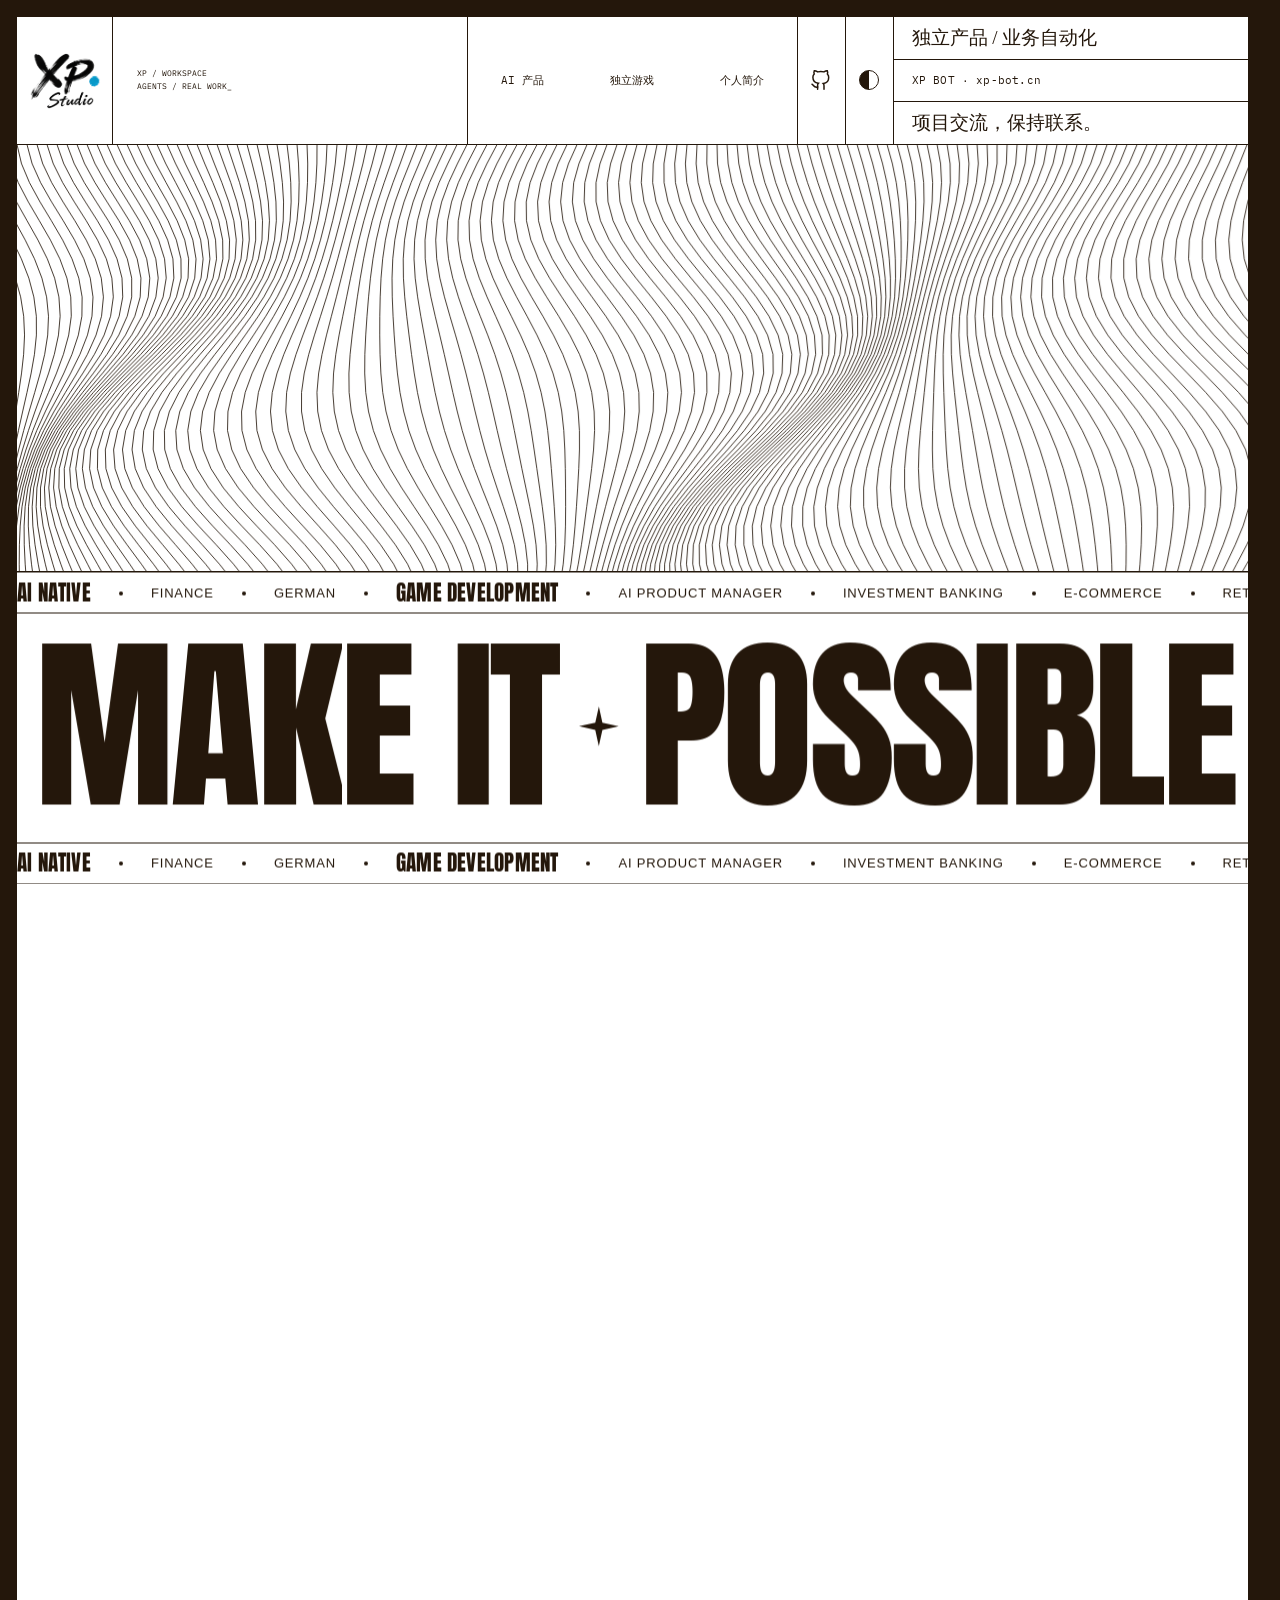
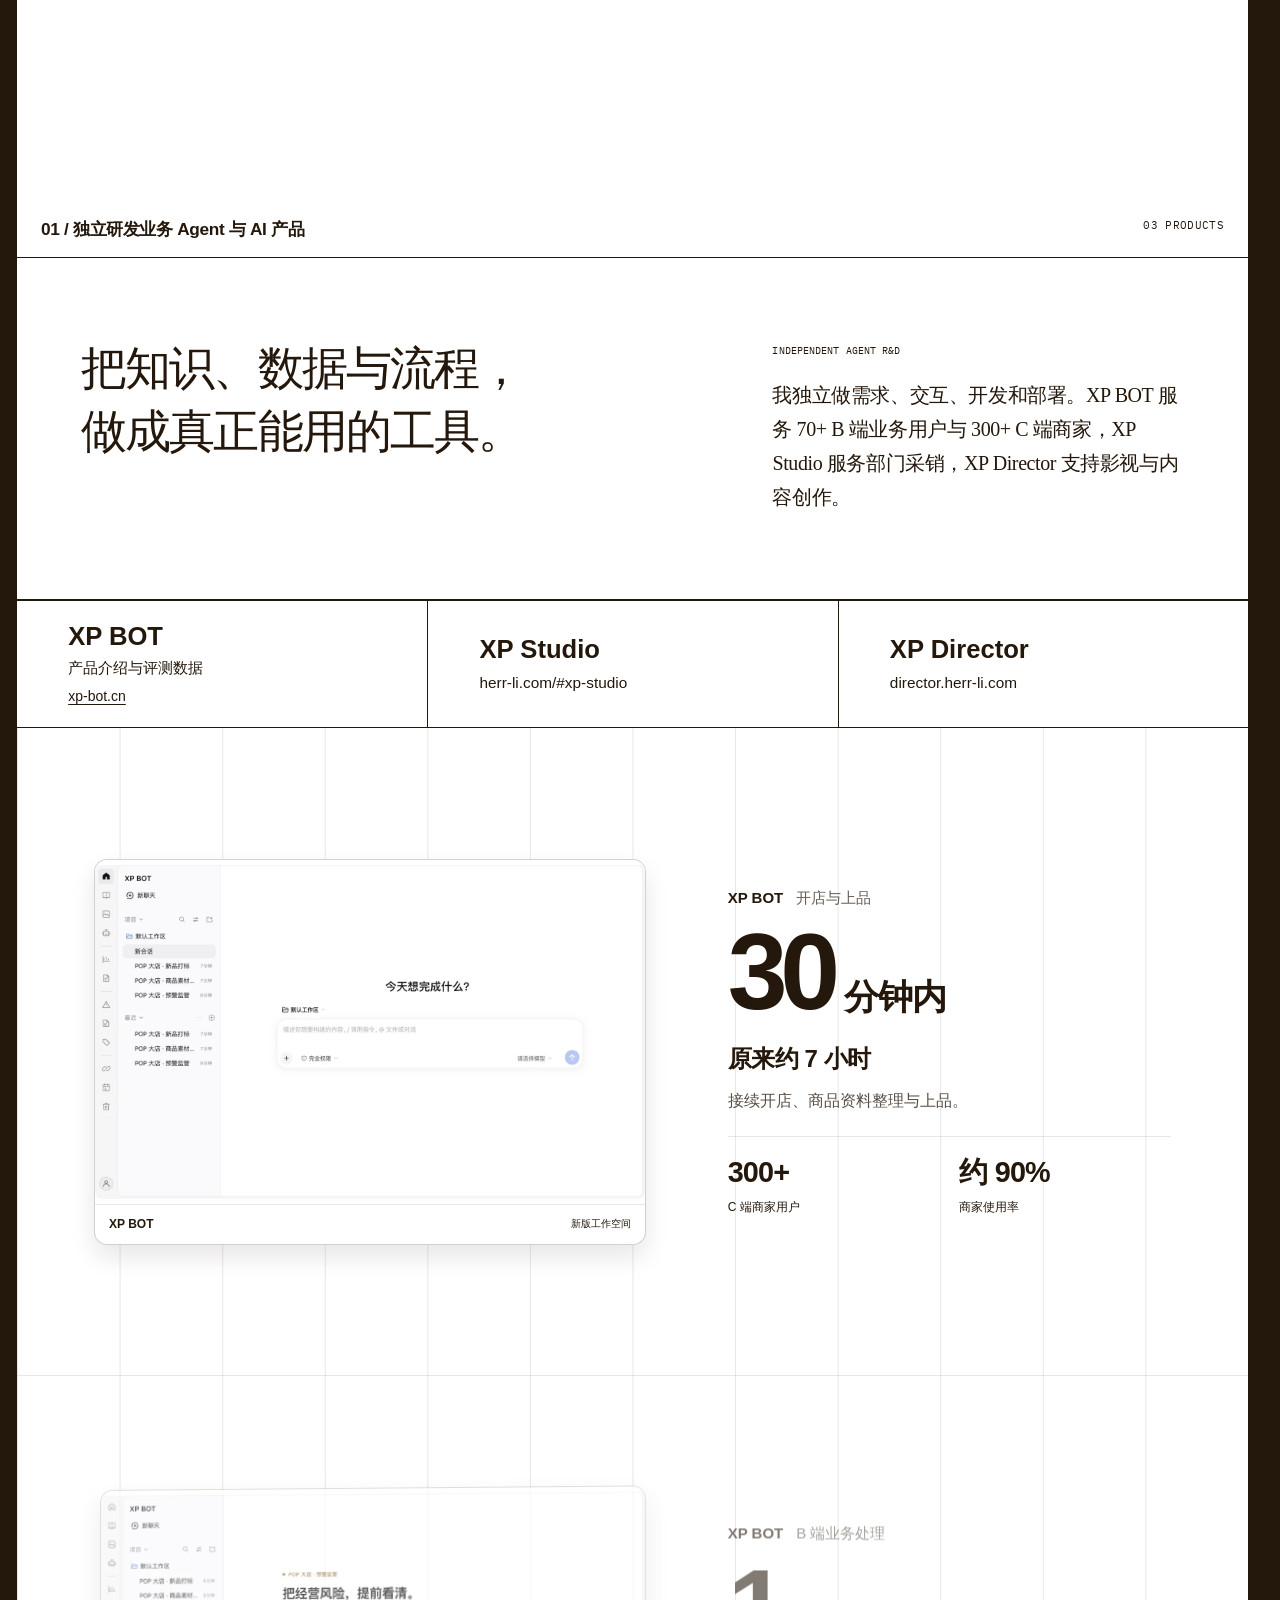
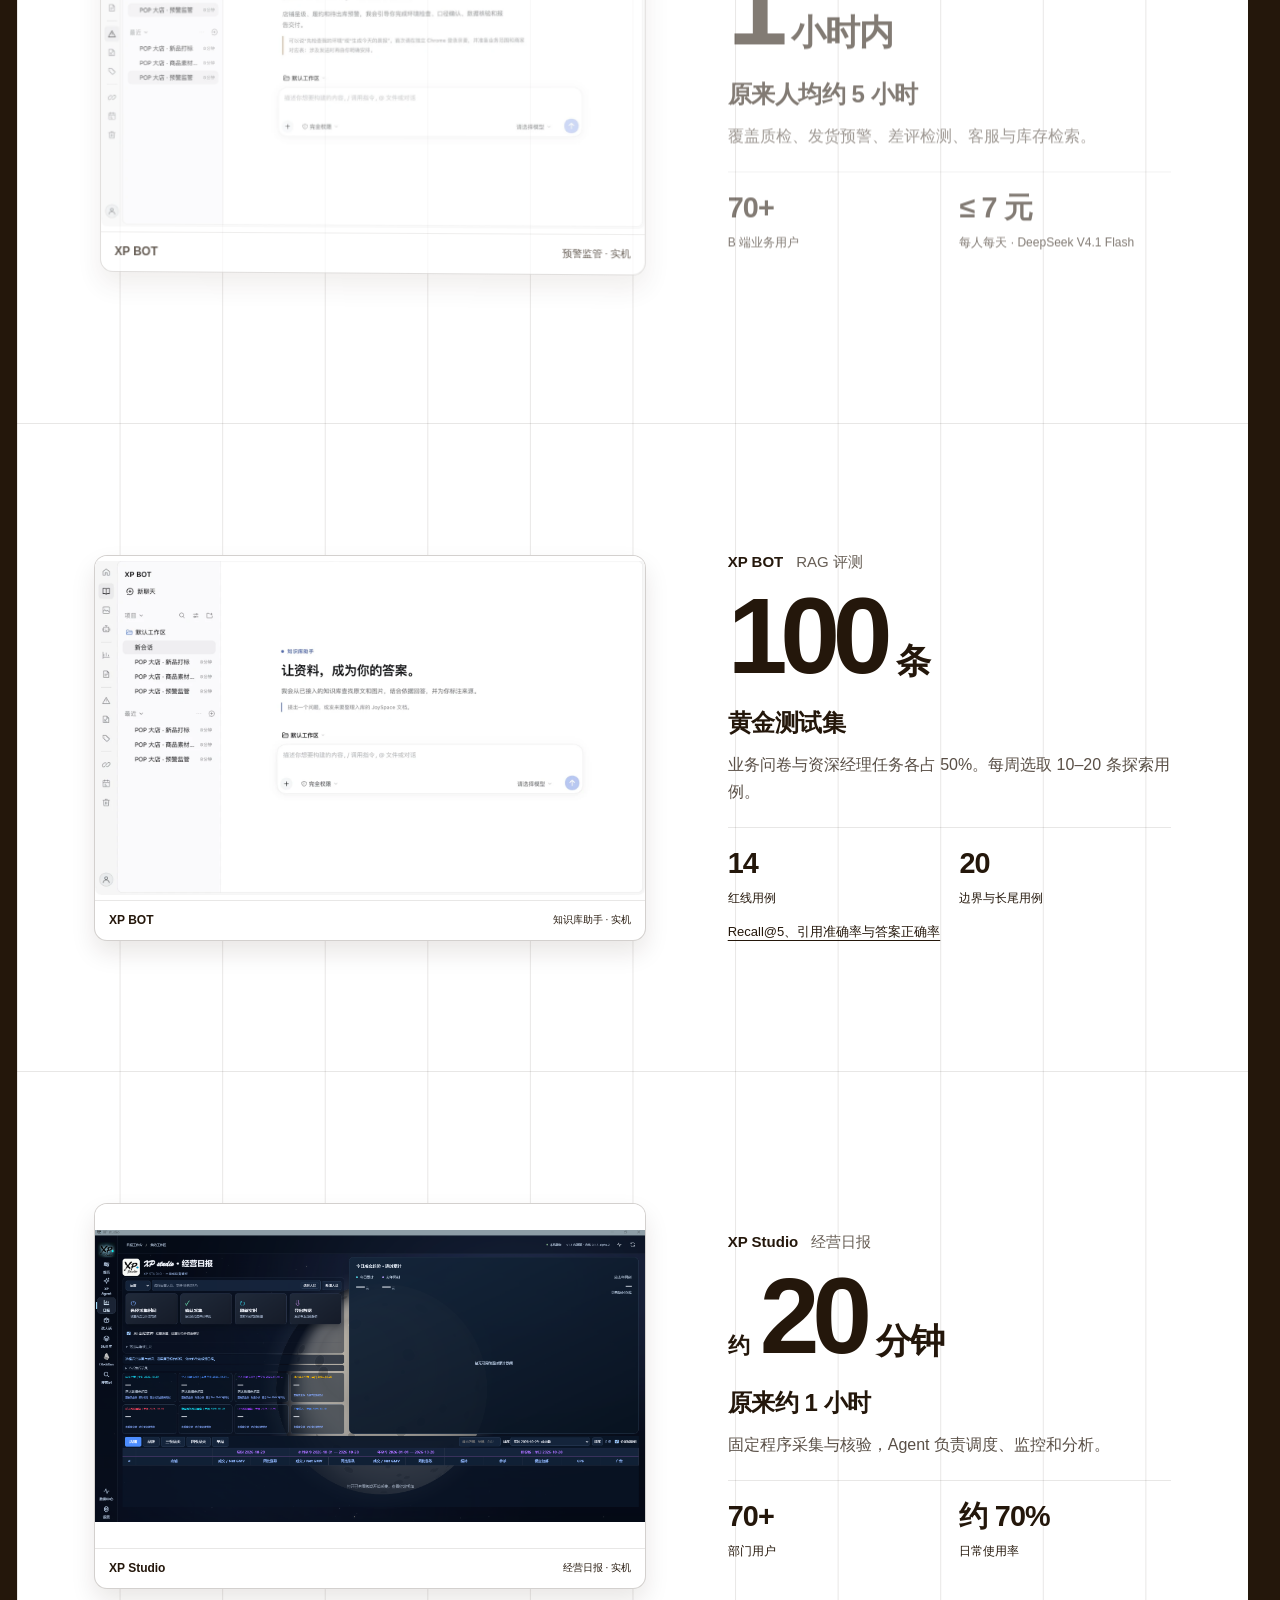
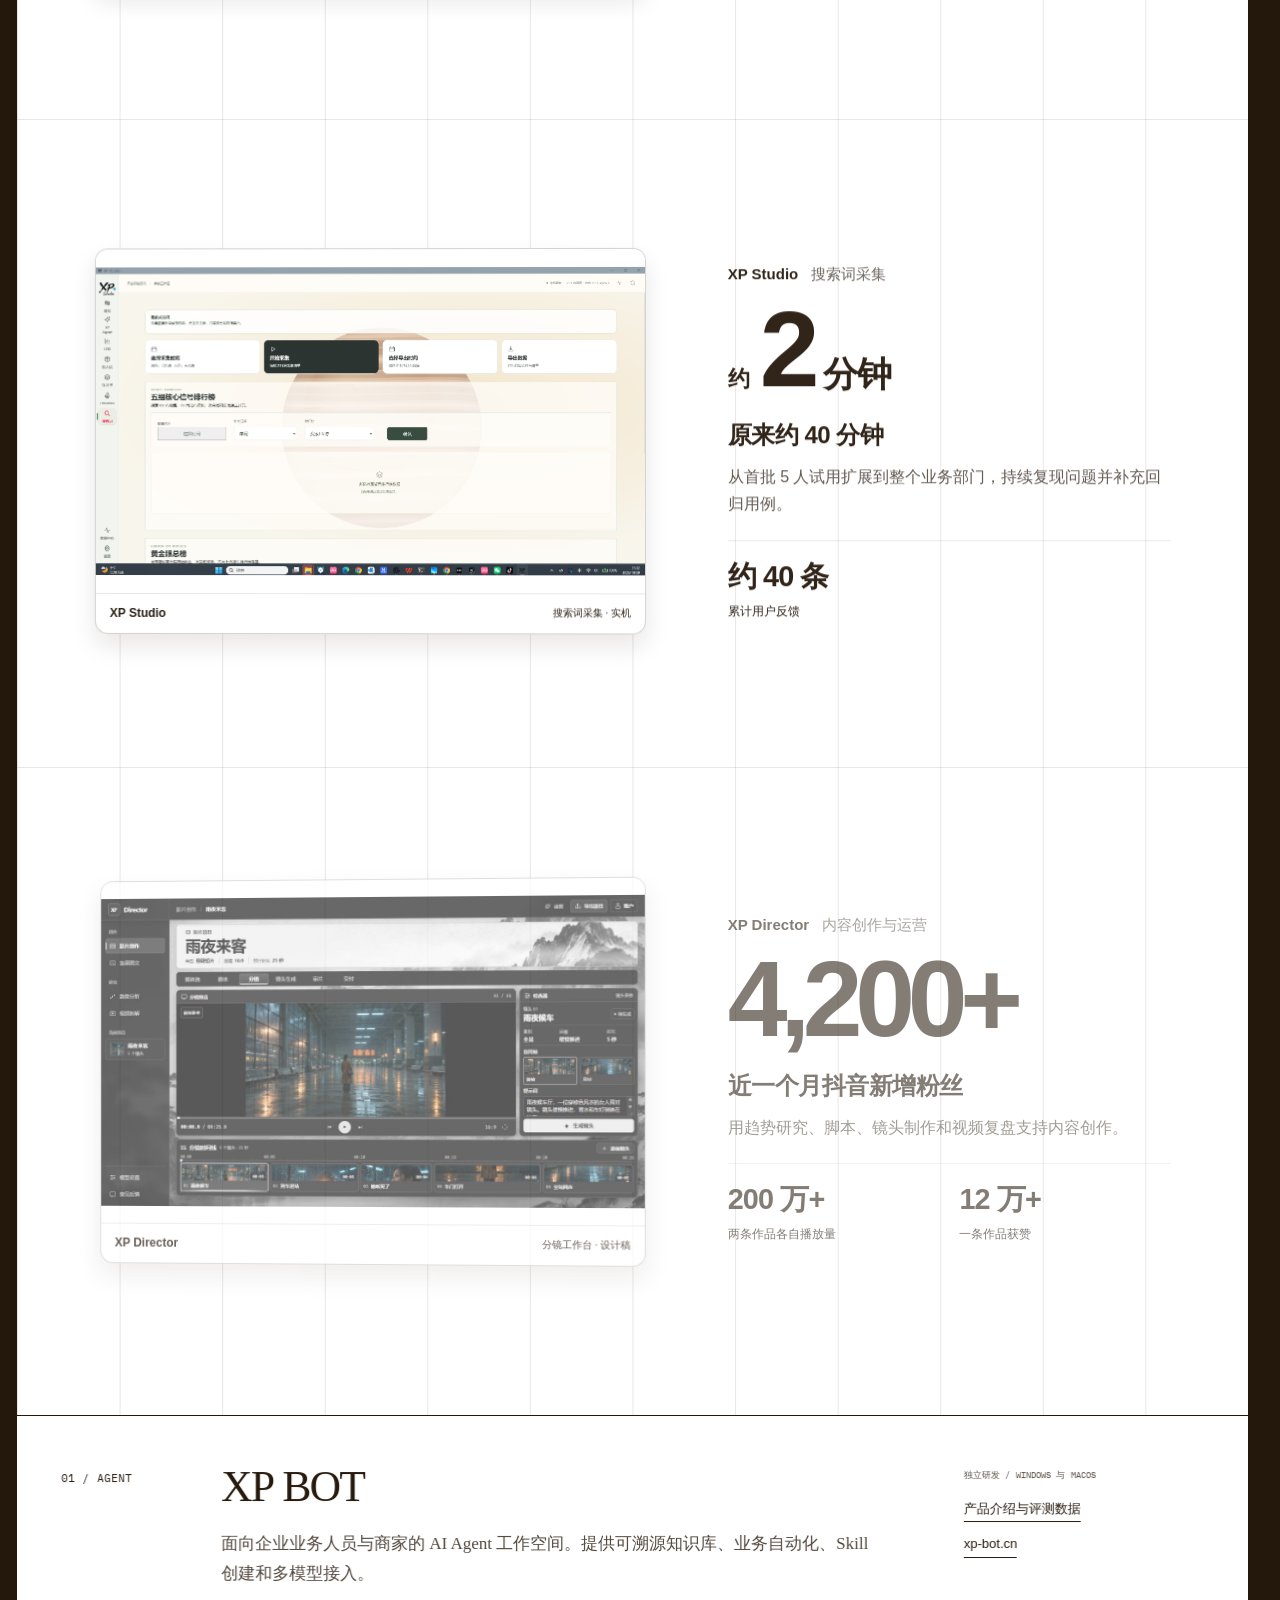
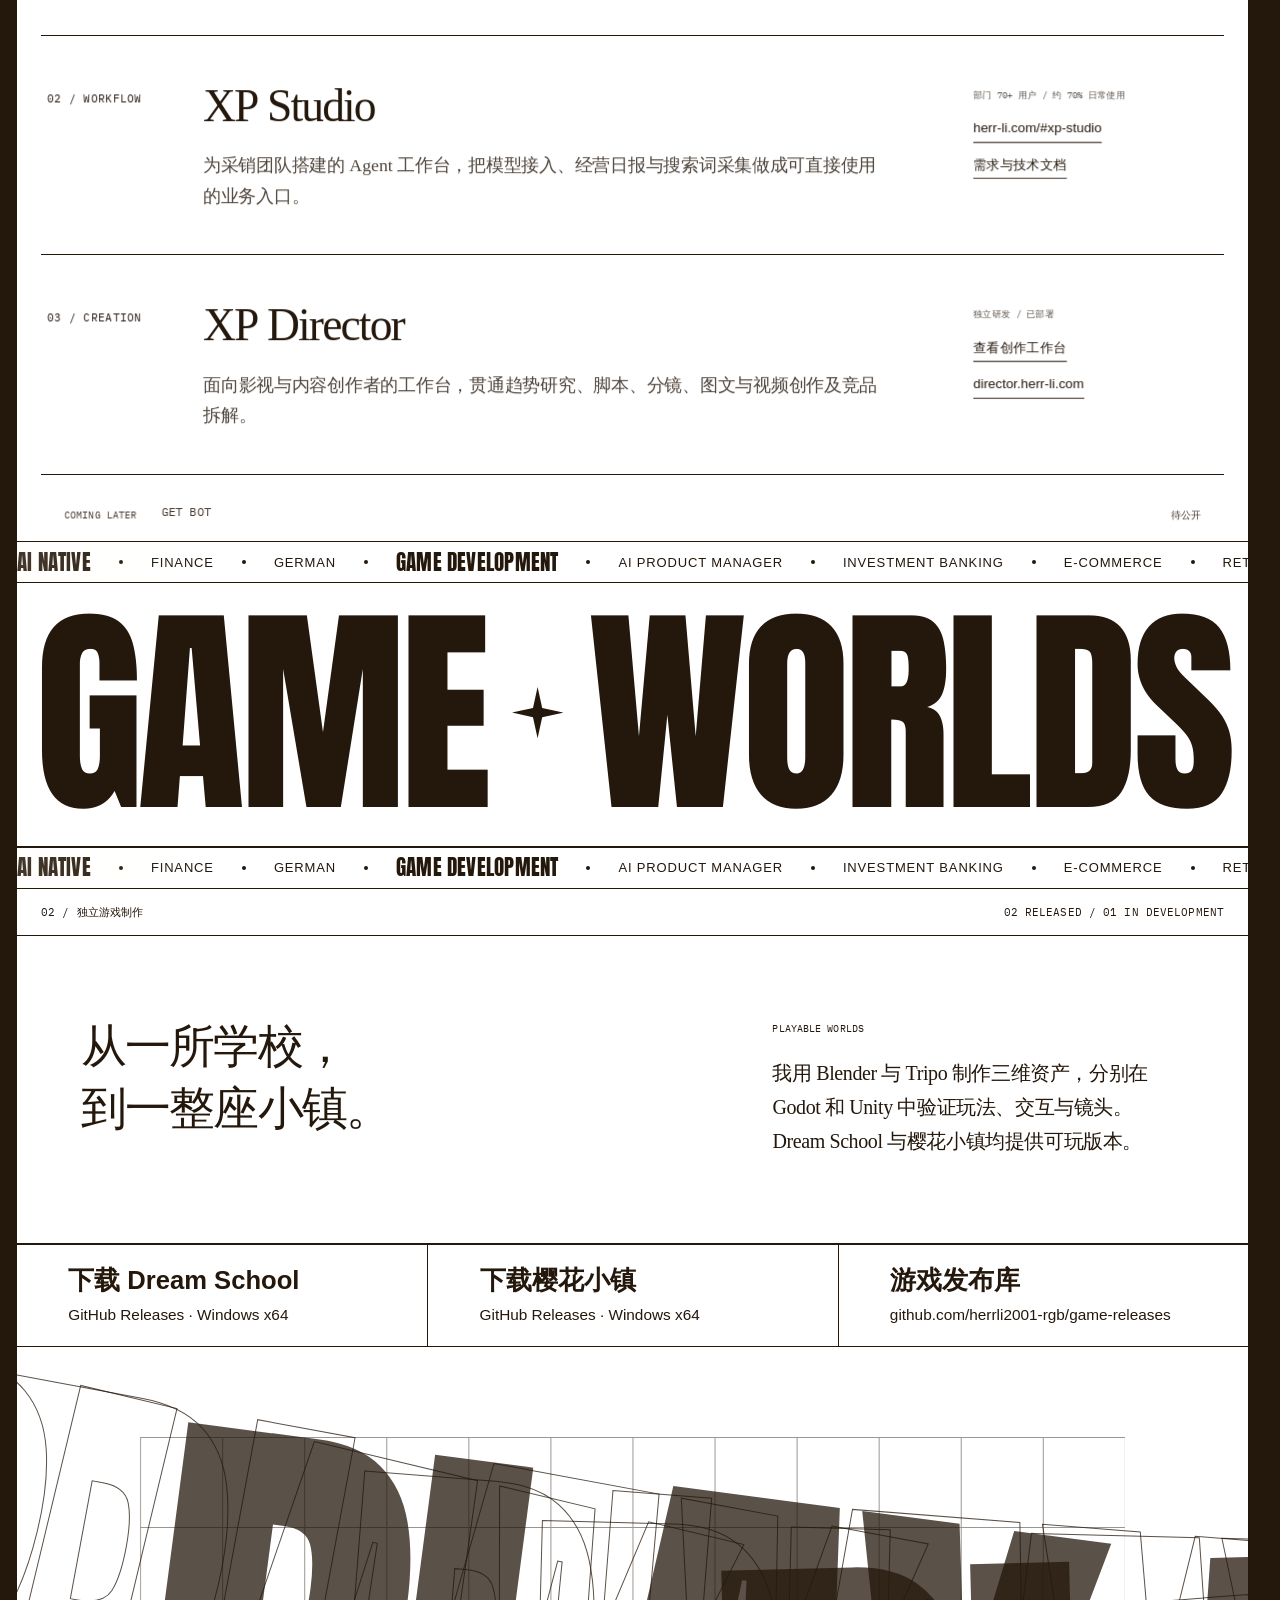
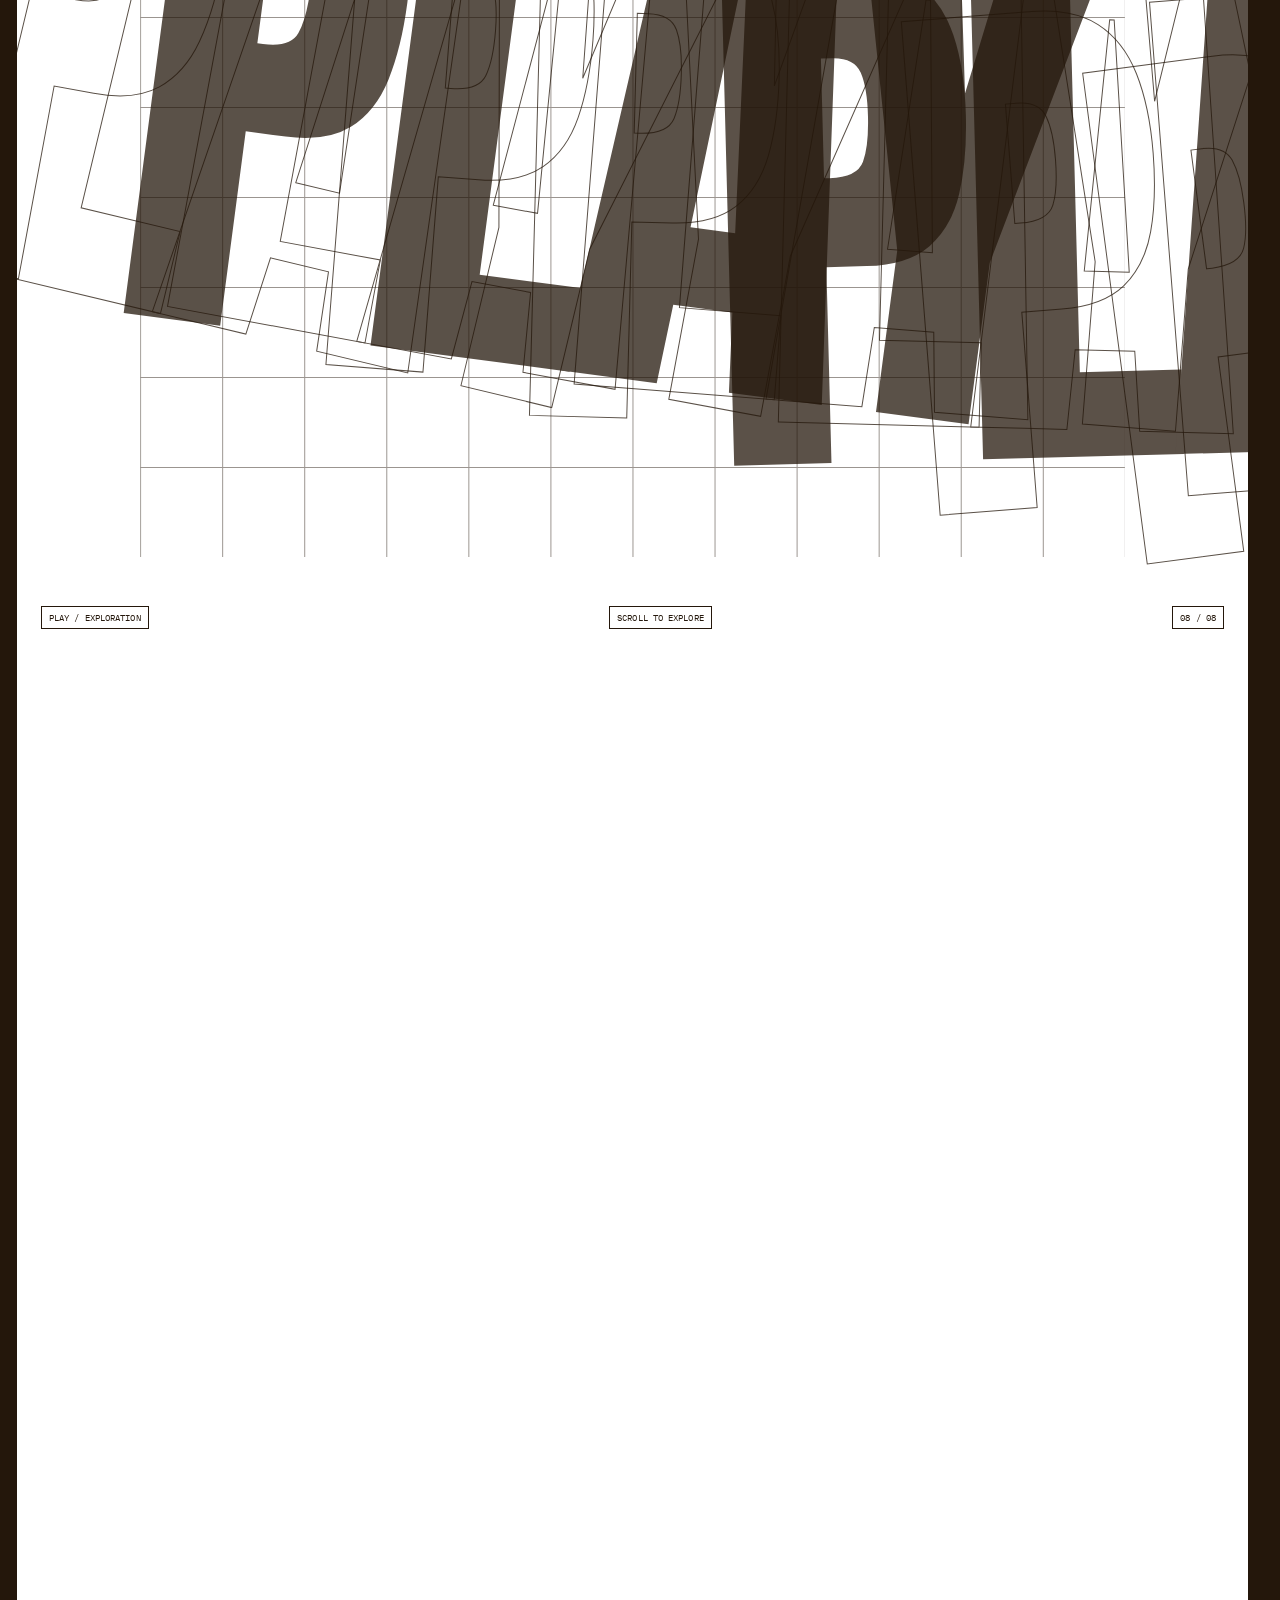
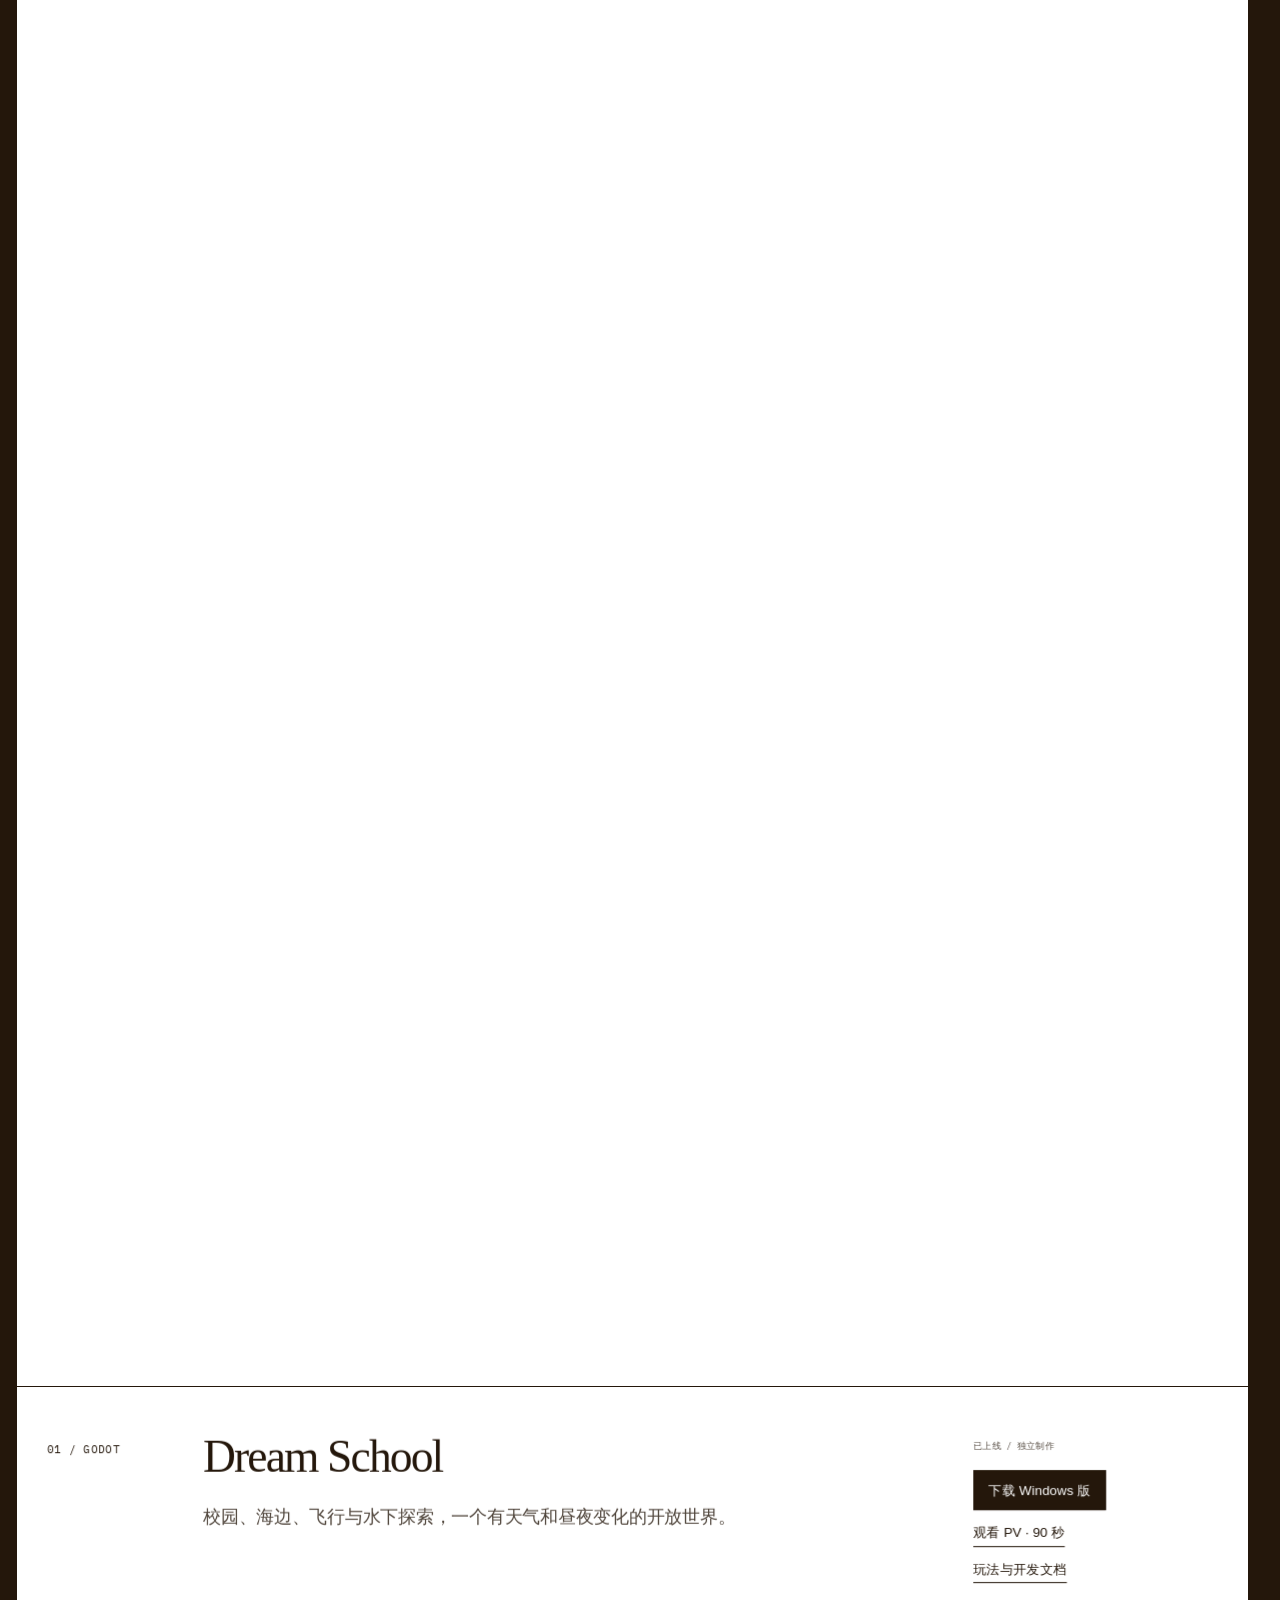
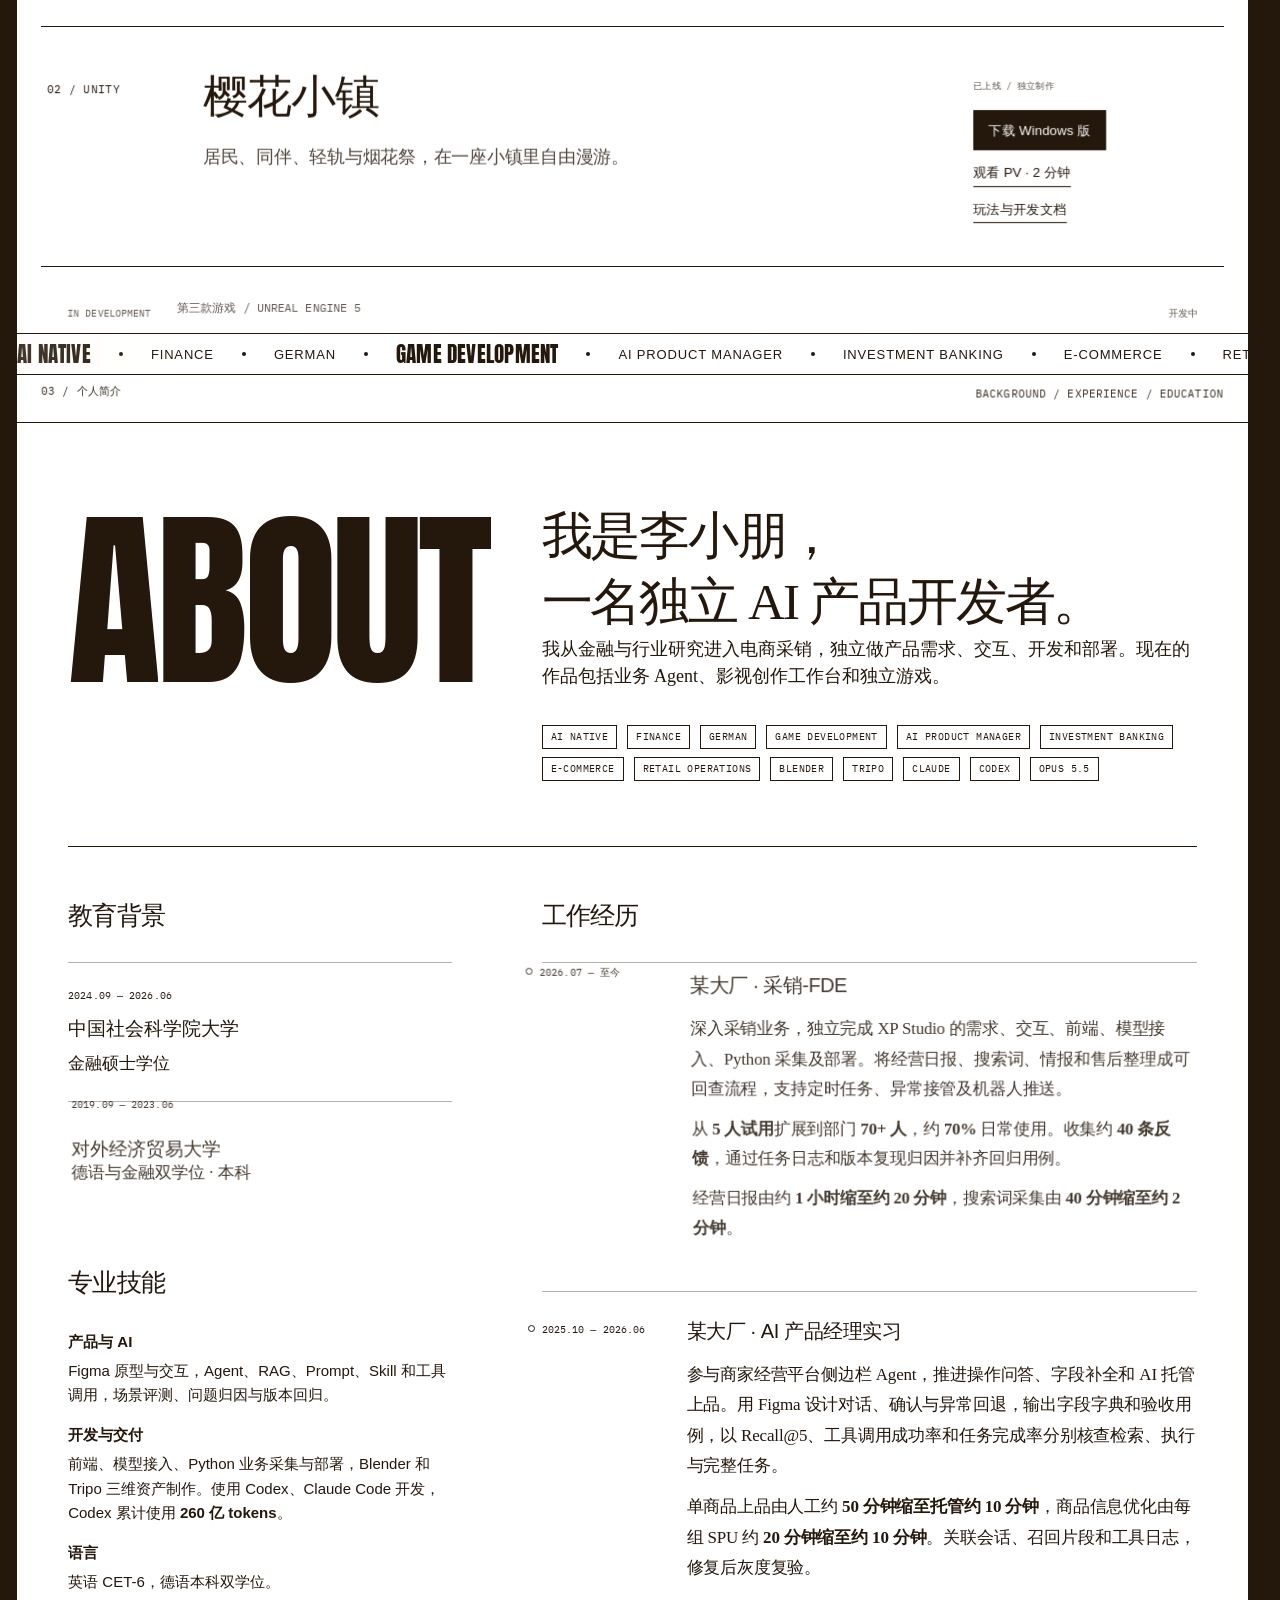
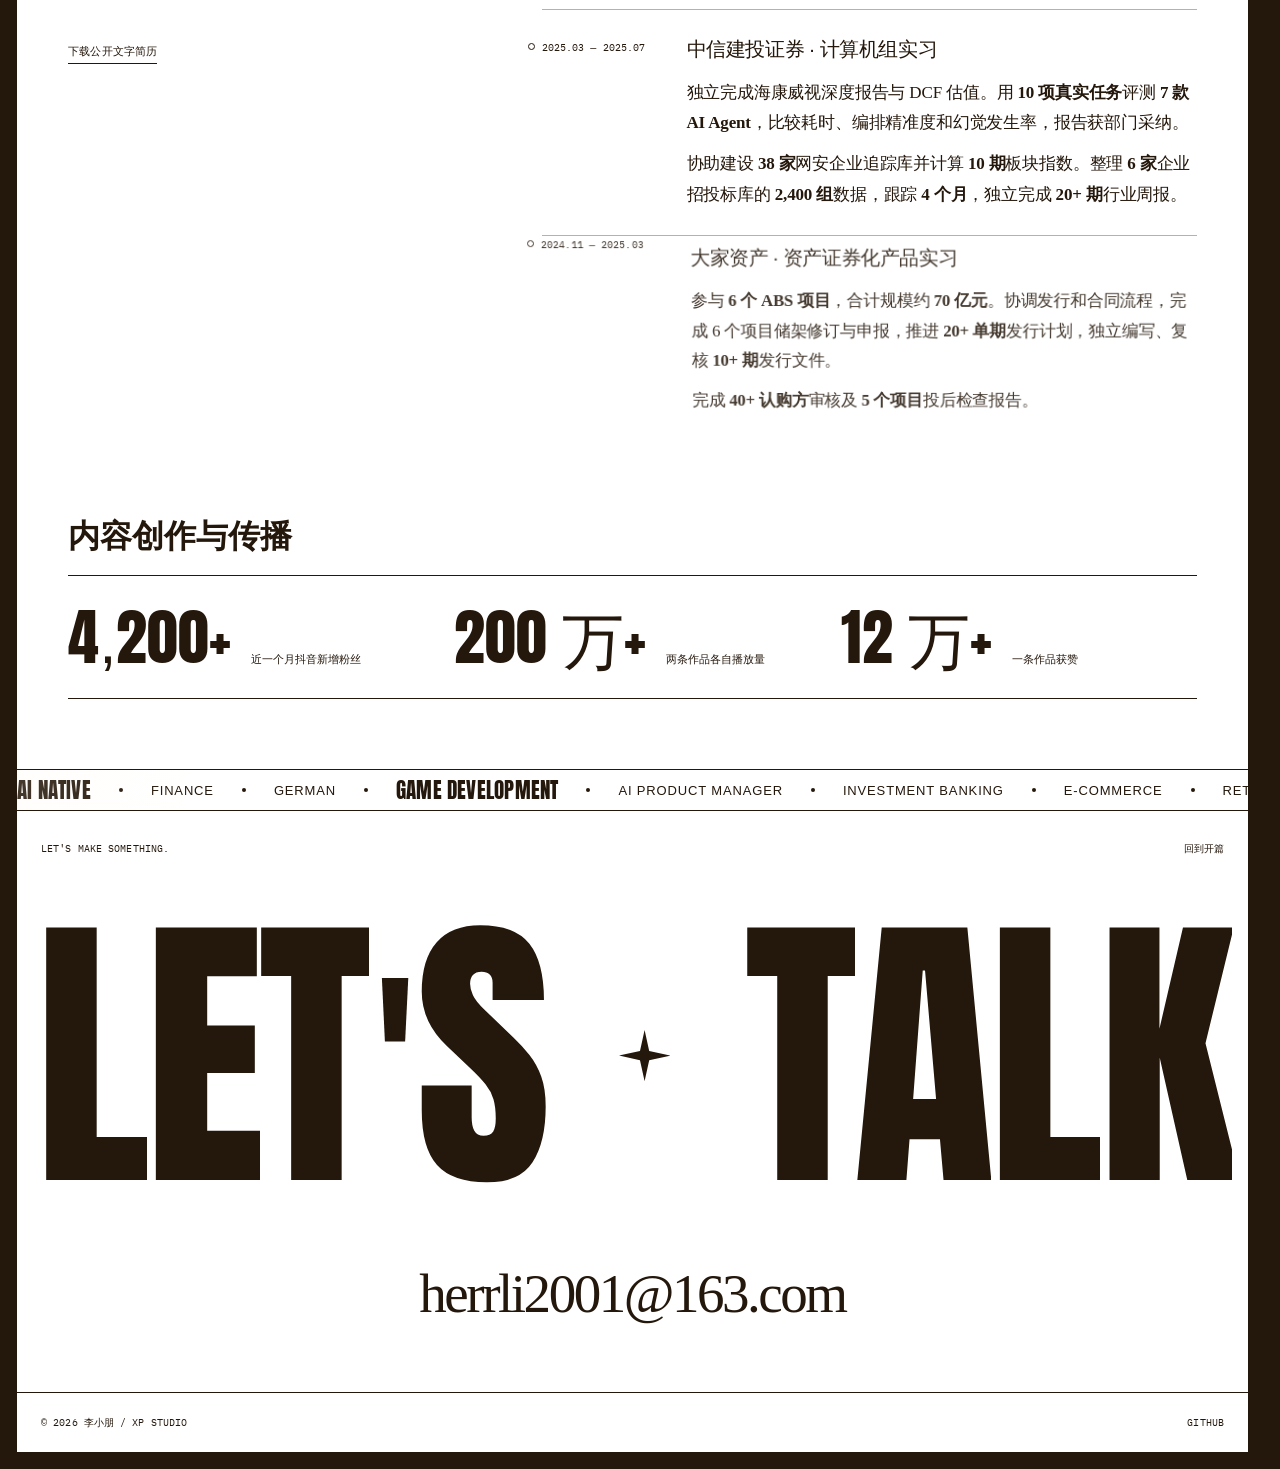
==== commit 9014485d: "Refresh portfolio resume, product evidence and release links" ====
--- a/index.html
+++ b/index.html
@@ -1,62 +1,367 @@
-<!doctype html><html lang="zh-CN"><head><meta charset="utf-8"><meta name="viewport" content="width=device-width,initial-scale=1"><title>李小朋 / XP Studio — AI 产品与独立游戏</title><meta name="description" content="李小朋的独立作品：XP BOT、XP Studio、Dream School、樱花小镇。AI 产品、游戏实机与个人经历。"><meta name="theme-color" content="#ffffff"><link rel="icon" href="assets/studio/brand-full.png"><link rel="stylesheet" href="assets/studio-kinetic.css?v=white-performance-20261107"><link rel="stylesheet" href="assets/studio-opening.css?v=white-performance-20261107"><script defer src="assets/studio-runtime.js?v=white-performance-20261107"></script><script defer src="assets/studio-wave.js?v=white-performance-20261107"></script><script defer src="assets/studio-kinetic.js?v=white-performance-20261107"></script><script defer src="assets/studio-products.js?v=white-performance-20261107"></script><link rel="stylesheet" href="assets/studio-depth.css?v=white-performance-20261107"><script defer src="assets/studio-depth.js?v=white-performance-20261107"></script><link rel="canonical" href="https://herr-li.com/"><meta property="og:title" content="李小朋 / XP Studio — MAKE IT POSSIBLE"><meta property="og:description" content="独立研发业务 Agent、独立游戏与个人经历。"><meta property="og:url" content="https://herr-li.com/"></head>
+<!doctype html><html lang="zh-CN"><head><meta charset="utf-8"><meta name="viewport" content="width=device-width,initial-scale=1"><title>李小朋 / XP Studio — AI 产品与独立游戏</title><meta name="description" content="李小朋的独立作品：XP BOT、XP Studio、XP Director、Dream School、樱花小镇。AI 产品、提效与评测数据、游戏实机和个人经历。"><meta name="theme-color" content="#ffffff"><link rel="icon" href="assets/studio/brand-full.png"><link rel="stylesheet" href="assets/studio-kinetic.css?v=resume-20261113"><link rel="stylesheet" href="assets/studio-opening.css?v=white-performance-20261107"><script defer src="assets/studio-runtime.js?v=white-performance-20261107"></script><script defer src="assets/studio-wave.js?v=white-performance-20261107"></script><script defer src="assets/studio-kinetic.js?v=resume-20261113"></script><script defer src="assets/studio-products.js?v=resume-20261113"></script><link rel="stylesheet" href="assets/studio-depth.css?v=white-performance-20261107"><script defer src="assets/studio-depth.js?v=resume-20261113"></script><link rel="stylesheet" href="assets/studio-evidence.css?v=resume-20261113"><link rel="canonical" href="https://herr-li.com/"><meta property="og:title" content="李小朋 / XP Studio — MAKE IT POSSIBLE"><meta property="og:description" content="独立研发业务 Agent、独立游戏与个人经历。"><meta property="og:url" content="https://herr-li.com/"></head>
 <body id="top" class="contrasted"><a class="skip" href="#main">跳到作品</a><div class="site-shell">
-<header class="kinetic-header"><a class="site-logo" href="#top" aria-label="XP Studio 首页"><img src="assets/studio/brand-full.png" alt="XP Studio 完整手写标志" width="74" height="74"></a><div class="header-console" aria-hidden="true"><span>XP / WORKSPACE</span><span data-console>LOADING IDEAS_</span></div><nav aria-label="主导航"><a href="#agents" data-roll-link>AI 产品</a><a href="#work" data-roll-link>独立游戏</a><a href="#about" data-roll-link>个人简介</a></nav><a class="github-cell" href="https://github.com/herrli2001-rgb" target="_blank" rel="noopener noreferrer" aria-label="GitHub"><svg viewBox="0 0 24 24" aria-hidden="true"><path d="M9 19c-4.3 1.3-4.3-2.2-6-2.7m12 5v-3.4a3 3 0 0 0-.8-2.3c2.7-.3 5.5-1.3 5.5-6A4.6 4.6 0 0 0 18.4 6a4.3 4.3 0 0 0-.1-3.3s-1-.3-3.4 1.2a11.7 11.7 0 0 0-6.2 0C6.3 2.4 5.3 2.7 5.3 2.7A4.3 4.3 0 0 0 5.2 6a4.6 4.6 0 0 0-1.3 3.3c0 4.7 2.8 5.7 5.5 6a3 3 0 0 0-.8 2.3v3.7"/></svg></a><button class="contrast-toggle" aria-label="切换页面配色" aria-pressed="false"><span aria-hidden="true"></span></button><div class="header-aside"><p>独立产品 / 业务自动化</p><a class="header-product magnetic" href="https://xp-bot.cn/" target="_blank" rel="noopener noreferrer">XP BOT · LIVE PRODUCT</a><a href="#contact" data-roll-link>项目交流，保持联系。</a></div></header>
+<header class="kinetic-header"><a class="site-logo" href="#top" aria-label="XP Studio 首页"><img src="assets/studio/brand-full.png" alt="XP Studio 完整手写标志" width="74" height="74"></a><div class="header-console" aria-hidden="true"><span>XP / WORKSPACE</span><span data-console>LOADING IDEAS_</span></div><nav aria-label="主导航"><a href="#agents" data-roll-link>AI 产品</a><a href="#work" data-roll-link>独立游戏</a><a href="#about" data-roll-link>个人简介</a></nav><a class="github-cell" href="https://github.com/herrli2001-rgb" target="_blank" rel="noopener noreferrer" aria-label="GitHub"><svg viewBox="0 0 24 24" aria-hidden="true"><path d="M9 19c-4.3 1.3-4.3-2.2-6-2.7m12 5v-3.4a3 3 0 0 0-.8-2.3c2.7-.3 5.5-1.3 5.5-6A4.6 4.6 0 0 0 18.4 6a4.3 4.3 0 0 0-.1-3.3s-1-.3-3.4 1.2a11.7 11.7 0 0 0-6.2 0C6.3 2.4 5.3 2.7 5.3 2.7A4.3 4.3 0 0 0 5.2 6a4.6 4.6 0 0 0-1.3 3.3c0 4.7 2.8 5.7 5.5 6a3 3 0 0 0-.8 2.3v3.7"/></svg></a><button class="contrast-toggle" aria-label="切换页面配色" aria-pressed="false"><span aria-hidden="true"></span></button><div class="header-aside"><p>独立产品 / 业务自动化</p><a class="header-product magnetic" href="https://xp-bot.cn/" target="_blank" rel="noopener noreferrer">XP BOT · xp-bot.cn</a><a href="#contact" data-roll-link>项目交流，保持联系。</a></div></header>
 <main id="main">
-<div class="opening-sequence" data-opening-scroll><section class="opening" id="agents" data-chapter="01" aria-labelledby="ai-title"><div class="wave-field" data-waves aria-hidden="true"><canvas aria-hidden="true"></canvas><template data-wave-keyword-pool><span>AI NATIVE</span><span>FINANCE</span><span>GERMAN</span><span>GAME DEVELOPMENT</span><span>AI PRODUCT MANAGER</span><span>INVESTMENT BANKING</span><span>E-COMMERCE</span><span>RETAIL OPERATIONS</span><span>BLENDER</span><span>TRIPO</span><span>CLAUDE</span><span>CODEX</span><span>OPUS 5.5</span></template></div><div class="bit-strip keyword-ribbon" aria-hidden="true"><div class="bit-track"><span class="ribbon-set"><span class="ribbon-word ribbon-word--lead">AI NATIVE</span><i class="ribbon-separator"></i><span class="ribbon-word">FINANCE</span><i class="ribbon-separator"></i><span class="ribbon-word">GERMAN</span><i class="ribbon-separator"></i><span class="ribbon-word ribbon-word--lead">GAME DEVELOPMENT</span><i class="ribbon-separator"></i><span class="ribbon-word">AI PRODUCT MANAGER</span><i class="ribbon-separator"></i><span class="ribbon-word">INVESTMENT BANKING</span><i class="ribbon-separator"></i><span class="ribbon-word">E-COMMERCE</span><i class="ribbon-separator"></i><span class="ribbon-word">RETAIL OPERATIONS</span><i class="ribbon-separator"></i><span class="ribbon-word">BLENDER</span><i class="ribbon-separator"></i><span class="ribbon-word">TRIPO</span><i class="ribbon-separator"></i><span class="ribbon-word">CLAUDE</span><i class="ribbon-separator"></i><span class="ribbon-word">CODEX</span><i class="ribbon-separator"></i><span class="ribbon-word">OPUS 5.5</span><i class="ribbon-separator"></i></span><span class="ribbon-set"><span class="ribbon-word ribbon-word--lead">AI NATIVE</span><i class="ribbon-separator"></i><span class="ribbon-word">FINANCE</span><i class="ribbon-separator"></i><span class="ribbon-word">GERMAN</span><i class="ribbon-separator"></i><span class="ribbon-word ribbon-word--lead">GAME DEVELOPMENT</span><i class="ribbon-separator"></i><span class="ribbon-word">AI PRODUCT MANAGER</span><i class="ribbon-separator"></i><span class="ribbon-word">INVESTMENT BANKING</span><i class="ribbon-separator"></i><span class="ribbon-word">E-COMMERCE</span><i class="ribbon-separator"></i><span class="ribbon-word">RETAIL OPERATIONS</span><i class="ribbon-separator"></i><span class="ribbon-word">BLENDER</span><i class="ribbon-separator"></i><span class="ribbon-word">TRIPO</span><i class="ribbon-separator"></i><span class="ribbon-word">CLAUDE</span><i class="ribbon-separator"></i><span class="ribbon-word">CODEX</span><i class="ribbon-separator"></i><span class="ribbon-word">OPUS 5.5</span><i class="ribbon-separator"></i></span><span class="ribbon-set"><span class="ribbon-word ribbon-word--lead">AI NATIVE</span><i class="ribbon-separator"></i><span class="ribbon-word">FINANCE</span><i class="ribbon-separator"></i><span class="ribbon-word">GERMAN</span><i class="ribbon-separator"></i><span class="ribbon-word ribbon-word--lead">GAME DEVELOPMENT</span><i class="ribbon-separator"></i><span class="ribbon-word">AI PRODUCT MANAGER</span><i class="ribbon-separator"></i><span class="ribbon-word">INVESTMENT BANKING</span><i class="ribbon-separator"></i><span class="ribbon-word">E-COMMERCE</span><i class="ribbon-separator"></i><span class="ribbon-word">RETAIL OPERATIONS</span><i class="ribbon-separator"></i><span class="ribbon-word">BLENDER</span><i class="ribbon-separator"></i><span class="ribbon-word">TRIPO</span><i class="ribbon-separator"></i><span class="ribbon-word">CLAUDE</span><i class="ribbon-separator"></i><span class="ribbon-word">CODEX</span><i class="ribbon-separator"></i><span class="ribbon-word">OPUS 5.5</span><i class="ribbon-separator"></i></span></div></div><div class="display-line display-line--motto" id="ai-title" role="heading" aria-level="1" aria-label="MAKE IT POSSIBLE"><span data-roll-word>MAKE IT</span><svg class="display-star" viewBox="0 0 100 100" aria-hidden="true"><path d="M50 0 59 41 100 50 59 59 50 100 41 59 0 50 41 41Z"/></svg><span data-roll-word>POSSIBLE</span></div><div class="bit-strip keyword-ribbon keyword-ribbon--reverse" aria-hidden="true"><div class="bit-track"><span class="ribbon-set"><span class="ribbon-word ribbon-word--lead">AI NATIVE</span><i class="ribbon-separator"></i><span class="ribbon-word">FINANCE</span><i class="ribbon-separator"></i><span class="ribbon-word">GERMAN</span><i class="ribbon-separator"></i><span class="ribbon-word ribbon-word--lead">GAME DEVELOPMENT</span><i class="ribbon-separator"></i><span class="ribbon-word">AI PRODUCT MANAGER</span><i class="ribbon-separator"></i><span class="ribbon-word">INVESTMENT BANKING</span><i class="ribbon-separator"></i><span class="ribbon-word">E-COMMERCE</span><i class="ribbon-separator"></i><span class="ribbon-word">RETAIL OPERATIONS</span><i class="ribbon-separator"></i><span class="ribbon-word">BLENDER</span><i class="ribbon-separator"></i><span class="ribbon-word">TRIPO</span><i class="ribbon-separator"></i><span class="ribbon-word">CLAUDE</span><i class="ribbon-separator"></i><span class="ribbon-word">CODEX</span><i class="ribbon-separator"></i><span class="ribbon-word">OPUS 5.5</span><i class="ribbon-separator"></i></span><span class="ribbon-set"><span class="ribbon-word ribbon-word--lead">AI NATIVE</span><i class="ribbon-separator"></i><span class="ribbon-word">FINANCE</span><i class="ribbon-separator"></i><span class="ribbon-word">GERMAN</span><i class="ribbon-separator"></i><span class="ribbon-word ribbon-word--lead">GAME DEVELOPMENT</span><i class="ribbon-separator"></i><span class="ribbon-word">AI PRODUCT MANAGER</span><i class="ribbon-separator"></i><span class="ribbon-word">INVESTMENT BANKING</span><i class="ribbon-separator"></i><span class="ribbon-word">E-COMMERCE</span><i class="ribbon-separator"></i><span class="ribbon-word">RETAIL OPERATIONS</span><i class="ribbon-separator"></i><span class="ribbon-word">BLENDER</span><i class="ribbon-separator"></i><span class="ribbon-word">TRIPO</span><i class="ribbon-separator"></i><span class="ribbon-word">CLAUDE</span><i class="ribbon-separator"></i><span class="ribbon-word">CODEX</span><i class="ribbon-separator"></i><span class="ribbon-word">OPUS 5.5</span><i class="ribbon-separator"></i></span><span class="ribbon-set"><span class="ribbon-word ribbon-word--lead">AI NATIVE</span><i class="ribbon-separator"></i><span class="ribbon-word">FINANCE</span><i class="ribbon-separator"></i><span class="ribbon-word">GERMAN</span><i class="ribbon-separator"></i><span class="ribbon-word ribbon-word--lead">GAME DEVELOPMENT</span><i class="ribbon-separator"></i><span class="ribbon-word">AI PRODUCT MANAGER</span><i class="ribbon-separator"></i><span class="ribbon-word">INVESTMENT BANKING</span><i class="ribbon-separator"></i><span class="ribbon-word">E-COMMERCE</span><i class="ribbon-separator"></i><span class="ribbon-word">RETAIL OPERATIONS</span><i class="ribbon-separator"></i><span class="ribbon-word">BLENDER</span><i class="ribbon-separator"></i><span class="ribbon-word">TRIPO</span><i class="ribbon-separator"></i><span class="ribbon-word">CLAUDE</span><i class="ribbon-separator"></i><span class="ribbon-word">CODEX</span><i class="ribbon-separator"></i><span class="ribbon-word">OPUS 5.5</span><i class="ribbon-separator"></i></span></div></div></section></div>
-<div class="section-caption section-caption--ai mono"><span>01 / 独立研发业务 Agent</span><span>70+ B 端用户 / 02 PRODUCTS</span></div>
-<section class="editorial-statement"><p>把知识、数据与流程，<br>做成真正能用的工具。</p><div><span class="mono">INDEPENDENT AGENT R&D</span><p>独立研发业务 Agent 产品：XP BOT 与 XP Studio，已经服务 70+ B 端用户。</p></div></section>
-<section class="work-sequence" data-wall="ai" aria-label="AI 产品动态作品墙"><div class="wall-stage"><div class="wall-grid" aria-hidden="true"></div><div class="wall-ghosts"><span style="--ghost:0" aria-hidden="true">AI</span><span style="--ghost:1" aria-hidden="true">AI</span><span style="--ghost:2" aria-hidden="true">AI</span><span style="--ghost:3" aria-hidden="true">AI</span><span style="--ghost:4" aria-hidden="true">AI</span><span style="--ghost:5" aria-hidden="true">AI</span><span style="--ghost:6" aria-hidden="true">AI</span><span style="--ghost:7" aria-hidden="true">AI</span><span style="--ghost:8" aria-hidden="true">AI</span><span style="--ghost:9" aria-hidden="true">AI</span></div><div class="wall-gallery"><button class="work-tile" data-project="bot" data-wall-card aria-label="XP BOT：定时任务 / 界面实录"><span class="tile-inner"><img src="assets/products/bot-overview.jpg" alt="XP BOT / 定时任务 / 界面实录" width="1280" height="736" loading="lazy" draggable="false"><video data-tile-video="assets/products/bot-automation.mp4" muted loop playsinline preload="none" aria-hidden="true"></video><span class="tile-caption"><strong>XP BOT</strong><span>定时任务 / 界面实录</span><small>#01/08</small></span></span></button><button class="work-tile" data-project="studio" data-wall-card aria-label="XP Studio：首页 / Agent 工作台"><span class="tile-inner"><img src="assets/studio/xp-home.png" alt="XP Studio / 首页 / Agent 工作台" width="1280" height="736" loading="lazy" draggable="false"><span class="tile-caption"><strong>XP Studio</strong><span>首页 / Agent 工作台</span><small>#02/08</small></span></span></button><button class="work-tile" data-project="bot" data-wall-card aria-label="XP BOT：图片与模板 / 界面实录"><span class="tile-inner"><img src="assets/products/bot-templates.jpg" alt="XP BOT / 图片与模板 / 界面实录" width="1280" height="736" loading="lazy" draggable="false"><video data-tile-video="assets/products/bot-templates.mp4" muted loop playsinline preload="none" aria-hidden="true"></video><span class="tile-caption"><strong>XP BOT</strong><span>图片与模板 / 界面实录</span><small>#03/08</small></span></span></button><button class="work-tile" data-project="studio" data-wall-card aria-label="XP Studio：经营日报 / 空状态"><span class="tile-inner"><img src="assets/studio/xp-dashboard.png" alt="XP Studio / 经营日报 / 空状态" width="1280" height="736" loading="lazy" draggable="false"><span class="tile-caption"><strong>XP Studio</strong><span>经营日报 / 空状态</span><small>#04/08</small></span></span></button><button class="work-tile" data-project="bot" data-wall-card aria-label="XP BOT：接入与复用 / 已脱敏"><span class="tile-inner"><img src="assets/products/bot-setup.jpg" alt="XP BOT / 接入与复用 / 已脱敏" width="1280" height="736" loading="lazy" draggable="false"><span class="tile-caption"><strong>XP BOT</strong><span>接入与复用 / 已脱敏</span><small>#05/08</small></span></span></button><button class="work-tile" data-project="studio" data-wall-card aria-label="XP Studio：说人话 / 营销表达"><span class="tile-inner"><img src="assets/studio/xp-human.png" alt="XP Studio / 说人话 / 营销表达" width="1280" height="736" loading="lazy" draggable="false"><span class="tile-caption"><strong>XP Studio</strong><span>说人话 / 营销表达</span><small>#06/08</small></span></span></button><button class="work-tile" data-project="bot" data-wall-card aria-label="XP BOT：自动化 / 已脱敏"><span class="tile-inner"><img src="assets/products/bot-overview.jpg" alt="XP BOT / 自动化 / 已脱敏" width="1280" height="736" loading="lazy" draggable="false"><span class="tile-caption"><strong>XP BOT</strong><span>自动化 / 已脱敏</span><small>#07/08</small></span></span></button><button class="work-tile" data-project="studio" data-wall-card aria-label="XP Studio：搜索词 / 采集与分析"><span class="tile-inner"><img src="assets/studio/xp-search.png" alt="XP Studio / 搜索词 / 采集与分析" width="1280" height="736" loading="lazy" draggable="false"><span class="tile-caption"><strong>XP Studio</strong><span>搜索词 / 采集与分析</span><small>#08/08</small></span></span></button></div><div class="wall-caption mono"><span>AI / EXPLORATION</span><span>SCROLL TO EXPLORE</span><span data-wall-count>00 / 08</span></div></div></section>
-<div class="project-index" aria-label="AI 产品项目索引"><article><span class="record-no mono">01 / AGENT</span><div><button class="record-title" data-project="bot" data-roll-link>XP BOT</button><p>私人知识库、经营数据与自动化，接入同一个工作空间。</p></div><div class="record-actions"><span class="mono">独立研发 / 业务自动化</span><button data-project="bot">探索产品</button><a href="https://xp-bot.cn/" target="_blank" rel="noopener noreferrer">产品官网</a></div></article><article><span class="record-no mono">02 / WORKFLOW</span><div><button class="record-title" data-project="studio" data-roll-link>XP Studio</button><p>为零基础运营预置模型接入与固定工作流，让重复操作在后台完成。</p></div><div class="record-actions"><span class="mono">已有本地软件 / 持续迭代</span><button data-project="studio">探索产品</button><a href="docs/xp-studio-technical.html">需求与技术文档</a></div></article><div class="future-record mono"><span>COMING LATER</span><strong>get bot</strong><span>待公开</span></div></div>
+<div class="opening-sequence" data-opening-scroll><section class="opening" data-chapter="01" aria-labelledby="ai-title"><div class="wave-field" data-waves aria-hidden="true"><canvas aria-hidden="true"></canvas><template data-wave-keyword-pool><span>AI NATIVE</span><span>FINANCE</span><span>GERMAN</span><span>GAME DEVELOPMENT</span><span>AI PRODUCT MANAGER</span><span>INVESTMENT BANKING</span><span>E-COMMERCE</span><span>RETAIL OPERATIONS</span><span>BLENDER</span><span>TRIPO</span><span>CLAUDE</span><span>CODEX</span><span>OPUS 5.5</span></template></div><div class="bit-strip keyword-ribbon" aria-hidden="true"><div class="bit-track"><span class="ribbon-set"><span class="ribbon-word ribbon-word--lead">AI NATIVE</span><i class="ribbon-separator"></i><span class="ribbon-word">FINANCE</span><i class="ribbon-separator"></i><span class="ribbon-word">GERMAN</span><i class="ribbon-separator"></i><span class="ribbon-word ribbon-word--lead">GAME DEVELOPMENT</span><i class="ribbon-separator"></i><span class="ribbon-word">AI PRODUCT MANAGER</span><i class="ribbon-separator"></i><span class="ribbon-word">INVESTMENT BANKING</span><i class="ribbon-separator"></i><span class="ribbon-word">E-COMMERCE</span><i class="ribbon-separator"></i><span class="ribbon-word">RETAIL OPERATIONS</span><i class="ribbon-separator"></i><span class="ribbon-word">BLENDER</span><i class="ribbon-separator"></i><span class="ribbon-word">TRIPO</span><i class="ribbon-separator"></i><span class="ribbon-word">CLAUDE</span><i class="ribbon-separator"></i><span class="ribbon-word">CODEX</span><i class="ribbon-separator"></i><span class="ribbon-word">OPUS 5.5</span><i class="ribbon-separator"></i></span><span class="ribbon-set"><span class="ribbon-word ribbon-word--lead">AI NATIVE</span><i class="ribbon-separator"></i><span class="ribbon-word">FINANCE</span><i class="ribbon-separator"></i><span class="ribbon-word">GERMAN</span><i class="ribbon-separator"></i><span class="ribbon-word ribbon-word--lead">GAME DEVELOPMENT</span><i class="ribbon-separator"></i><span class="ribbon-word">AI PRODUCT MANAGER</span><i class="ribbon-separator"></i><span class="ribbon-word">INVESTMENT BANKING</span><i class="ribbon-separator"></i><span class="ribbon-word">E-COMMERCE</span><i class="ribbon-separator"></i><span class="ribbon-word">RETAIL OPERATIONS</span><i class="ribbon-separator"></i><span class="ribbon-word">BLENDER</span><i class="ribbon-separator"></i><span class="ribbon-word">TRIPO</span><i class="ribbon-separator"></i><span class="ribbon-word">CLAUDE</span><i class="ribbon-separator"></i><span class="ribbon-word">CODEX</span><i class="ribbon-separator"></i><span class="ribbon-word">OPUS 5.5</span><i class="ribbon-separator"></i></span><span class="ribbon-set"><span class="ribbon-word ribbon-word--lead">AI NATIVE</span><i class="ribbon-separator"></i><span class="ribbon-word">FINANCE</span><i class="ribbon-separator"></i><span class="ribbon-word">GERMAN</span><i class="ribbon-separator"></i><span class="ribbon-word ribbon-word--lead">GAME DEVELOPMENT</span><i class="ribbon-separator"></i><span class="ribbon-word">AI PRODUCT MANAGER</span><i class="ribbon-separator"></i><span class="ribbon-word">INVESTMENT BANKING</span><i class="ribbon-separator"></i><span class="ribbon-word">E-COMMERCE</span><i class="ribbon-separator"></i><span class="ribbon-word">RETAIL OPERATIONS</span><i class="ribbon-separator"></i><span class="ribbon-word">BLENDER</span><i class="ribbon-separator"></i><span class="ribbon-word">TRIPO</span><i class="ribbon-separator"></i><span class="ribbon-word">CLAUDE</span><i class="ribbon-separator"></i><span class="ribbon-word">CODEX</span><i class="ribbon-separator"></i><span class="ribbon-word">OPUS 5.5</span><i class="ribbon-separator"></i></span></div></div><div class="display-line display-line--motto" id="ai-title" role="heading" aria-level="1" aria-label="MAKE IT POSSIBLE"><span data-roll-word>MAKE IT</span><svg class="display-star" viewBox="0 0 100 100" aria-hidden="true"><path d="M50 0 59 41 100 50 59 59 50 100 41 59 0 50 41 41Z"/></svg><span data-roll-word>POSSIBLE</span></div><div class="bit-strip keyword-ribbon keyword-ribbon--reverse" aria-hidden="true"><div class="bit-track"><span class="ribbon-set"><span class="ribbon-word ribbon-word--lead">AI NATIVE</span><i class="ribbon-separator"></i><span class="ribbon-word">FINANCE</span><i class="ribbon-separator"></i><span class="ribbon-word">GERMAN</span><i class="ribbon-separator"></i><span class="ribbon-word ribbon-word--lead">GAME DEVELOPMENT</span><i class="ribbon-separator"></i><span class="ribbon-word">AI PRODUCT MANAGER</span><i class="ribbon-separator"></i><span class="ribbon-word">INVESTMENT BANKING</span><i class="ribbon-separator"></i><span class="ribbon-word">E-COMMERCE</span><i class="ribbon-separator"></i><span class="ribbon-word">RETAIL OPERATIONS</span><i class="ribbon-separator"></i><span class="ribbon-word">BLENDER</span><i class="ribbon-separator"></i><span class="ribbon-word">TRIPO</span><i class="ribbon-separator"></i><span class="ribbon-word">CLAUDE</span><i class="ribbon-separator"></i><span class="ribbon-word">CODEX</span><i class="ribbon-separator"></i><span class="ribbon-word">OPUS 5.5</span><i class="ribbon-separator"></i></span><span class="ribbon-set"><span class="ribbon-word ribbon-word--lead">AI NATIVE</span><i class="ribbon-separator"></i><span class="ribbon-word">FINANCE</span><i class="ribbon-separator"></i><span class="ribbon-word">GERMAN</span><i class="ribbon-separator"></i><span class="ribbon-word ribbon-word--lead">GAME DEVELOPMENT</span><i class="ribbon-separator"></i><span class="ribbon-word">AI PRODUCT MANAGER</span><i class="ribbon-separator"></i><span class="ribbon-word">INVESTMENT BANKING</span><i class="ribbon-separator"></i><span class="ribbon-word">E-COMMERCE</span><i class="ribbon-separator"></i><span class="ribbon-word">RETAIL OPERATIONS</span><i class="ribbon-separator"></i><span class="ribbon-word">BLENDER</span><i class="ribbon-separator"></i><span class="ribbon-word">TRIPO</span><i class="ribbon-separator"></i><span class="ribbon-word">CLAUDE</span><i class="ribbon-separator"></i><span class="ribbon-word">CODEX</span><i class="ribbon-separator"></i><span class="ribbon-word">OPUS 5.5</span><i class="ribbon-separator"></i></span><span class="ribbon-set"><span class="ribbon-word ribbon-word--lead">AI NATIVE</span><i class="ribbon-separator"></i><span class="ribbon-word">FINANCE</span><i class="ribbon-separator"></i><span class="ribbon-word">GERMAN</span><i class="ribbon-separator"></i><span class="ribbon-word ribbon-word--lead">GAME DEVELOPMENT</span><i class="ribbon-separator"></i><span class="ribbon-word">AI PRODUCT MANAGER</span><i class="ribbon-separator"></i><span class="ribbon-word">INVESTMENT BANKING</span><i class="ribbon-separator"></i><span class="ribbon-word">E-COMMERCE</span><i class="ribbon-separator"></i><span class="ribbon-word">RETAIL OPERATIONS</span><i class="ribbon-separator"></i><span class="ribbon-word">BLENDER</span><i class="ribbon-separator"></i><span class="ribbon-word">TRIPO</span><i class="ribbon-separator"></i><span class="ribbon-word">CLAUDE</span><i class="ribbon-separator"></i><span class="ribbon-word">CODEX</span><i class="ribbon-separator"></i><span class="ribbon-word">OPUS 5.5</span><i class="ribbon-separator"></i></span></div></div></section></div>
+<div class="section-caption section-caption--ai mono" id="agents"><span>01 / 独立研发业务 Agent 与 AI 产品</span><span>03 PRODUCTS</span></div>
+<section class="editorial-statement"><p>把知识、数据与流程，<br>做成真正能用的工具。</p><div><span class="mono">INDEPENDENT AGENT R&D</span><p>我独立做需求、交互、开发和部署。XP BOT 服务 70+ B 端业务用户与 300+ C 端商家，XP Studio 服务部门采销，XP Director 支持影视与内容创作。</p></div></section>
+<nav class="project-links" aria-label="AI 产品访问地址">
+  <div class="project-link-pair"><a href="#xp-bot" data-project="bot"><strong>XP BOT</strong><span>产品介绍与评测数据</span></a><a class="project-domain" href="https://xp-bot.cn/" target="_blank" rel="noopener noreferrer">xp-bot.cn</a></div>
+  <a href="#xp-studio" data-project="studio"><strong>XP Studio</strong><span>herr-li.com/#xp-studio</span></a>
+  <a href="https://director.herr-li.com/" target="_blank" rel="noopener noreferrer"><strong>XP Director</strong><span>director.herr-li.com</span></a>
+</nav>
+<section class="product-wall" aria-label="AI 产品实机与成果">
+        <article class="product-wall-row" data-product-wall-row>
+          <button class="product-wall-card" type="button" data-project="bot" data-wall-card aria-label="XP BOT：新版工作空间，查看产品详情">
+            <span class="tile-inner">
+              <img src="assets/products/xp-bot-workspace.webp" alt="XP BOT 新版工作空间" width="1440" height="874" loading="lazy" draggable="false">
+              <video data-tile-video="assets/products/xp-bot-overview.mp4" muted loop playsinline preload="none" aria-hidden="true"></video>
+              <span class="tile-caption"><strong>XP BOT</strong><span>新版工作空间</span></span>
+            </span>
+          </button>
+          <div class="wall-metric">
+            <p class="wall-metric-label">XP BOT <span>开店与上品</span></p>
+            <h3 class="wall-metric-value"><strong>30</strong><span>分钟内</span></h3>
+            <p class="wall-metric-context">原来约 7 小时</p>
+            <p class="wall-metric-description">接续开店、商品资料整理与上品。</p>
+            <dl class="wall-metric-details"><div><dt>C 端商家用户</dt><dd>300+</dd></div><div><dt>商家使用率</dt><dd>约 90%</dd></div></dl>
+            
+          </div>
+        </article>
+        <article class="product-wall-row" data-product-wall-row>
+          <button class="product-wall-card" type="button" data-project="bot" data-wall-card aria-label="XP BOT：预警监管 · 实机，查看产品详情">
+            <span class="tile-inner">
+              <img src="assets/products/xp-bot-automation.webp" alt="XP BOT 预警监管 · 实机" width="1440" height="874" loading="lazy" draggable="false">
+              <video data-tile-video="assets/products/xp-bot-automation.mp4" muted loop playsinline preload="none" aria-hidden="true"></video>
+              <span class="tile-caption"><strong>XP BOT</strong><span>预警监管 · 实机</span></span>
+            </span>
+          </button>
+          <div class="wall-metric">
+            <p class="wall-metric-label">XP BOT <span>B 端业务处理</span></p>
+            <h3 class="wall-metric-value"><strong>1</strong><span>小时内</span></h3>
+            <p class="wall-metric-context">原来人均约 5 小时</p>
+            <p class="wall-metric-description">覆盖质检、发货预警、差评检测、客服与库存检索。</p>
+            <dl class="wall-metric-details"><div><dt>B 端业务用户</dt><dd>70+</dd></div><div><dt>每人每天 · DeepSeek V4.1 Flash</dt><dd>≤ 7 元</dd></div></dl>
+            
+          </div>
+        </article>
+        <article class="product-wall-row" data-product-wall-row>
+          <button class="product-wall-card" type="button" data-project="bot" data-wall-card aria-label="XP BOT：知识库助手 · 实机，查看产品详情">
+            <span class="tile-inner">
+              <img src="assets/products/xp-bot-knowledge.webp" alt="XP BOT 知识库助手 · 实机" width="1440" height="874" loading="lazy" draggable="false">
+              
+              <span class="tile-caption"><strong>XP BOT</strong><span>知识库助手 · 实机</span></span>
+            </span>
+          </button>
+          <div class="wall-metric">
+            <p class="wall-metric-label">XP BOT <span>RAG 评测</span></p>
+            <h3 class="wall-metric-value"><strong>100</strong><span>条</span></h3>
+            <p class="wall-metric-context">黄金测试集</p>
+            <p class="wall-metric-description">业务问卷与资深经理任务各占 50%。每周选取 10–20 条探索用例。</p>
+            <dl class="wall-metric-details"><div><dt>红线用例</dt><dd>14</dd></div><div><dt>边界与长尾用例</dt><dd>20</dd></div></dl>
+            <a class="wall-metric-link" href="docs/xp-bot-technical.html#rag-evaluation">Recall@5、引用准确率与答案正确率</a>
+          </div>
+        </article>
+        <article class="product-wall-row" data-product-wall-row>
+          <button class="product-wall-card" type="button" data-project="studio" data-wall-card aria-label="XP Studio：经营日报 · 实机，查看产品详情">
+            <span class="tile-inner">
+              <img src="assets/studio/xp-dashboard.png" alt="XP Studio 经营日报 · 实机" width="1919" height="1071" loading="lazy" draggable="false">
+              
+              <span class="tile-caption"><strong>XP Studio</strong><span>经营日报 · 实机</span></span>
+            </span>
+          </button>
+          <div class="wall-metric">
+            <p class="wall-metric-label">XP Studio <span>经营日报</span></p>
+            <h3 class="wall-metric-value"><span class="wall-metric-qualifier">约</span><strong>20</strong><span>分钟</span></h3>
+            <p class="wall-metric-context">原来约 1 小时</p>
+            <p class="wall-metric-description">固定程序采集与核验，Agent 负责调度、监控和分析。</p>
+            <dl class="wall-metric-details"><div><dt>部门用户</dt><dd>70+</dd></div><div><dt>日常使用率</dt><dd>约 70%</dd></div></dl>
+            
+          </div>
+        </article>
+        <article class="product-wall-row" data-product-wall-row>
+          <button class="product-wall-card" type="button" data-project="studio" data-wall-card aria-label="XP Studio：搜索词采集 · 实机，查看产品详情">
+            <span class="tile-inner">
+              <img src="assets/studio/xp-search.png" alt="XP Studio 搜索词采集 · 实机" width="1919" height="1071" loading="lazy" draggable="false">
+              
+              <span class="tile-caption"><strong>XP Studio</strong><span>搜索词采集 · 实机</span></span>
+            </span>
+          </button>
+          <div class="wall-metric">
+            <p class="wall-metric-label">XP Studio <span>搜索词采集</span></p>
+            <h3 class="wall-metric-value"><span class="wall-metric-qualifier">约</span><strong>2</strong><span>分钟</span></h3>
+            <p class="wall-metric-context">原来约 40 分钟</p>
+            <p class="wall-metric-description">从首批 5 人试用扩展到整个业务部门，持续复现问题并补充回归用例。</p>
+            <dl class="wall-metric-details"><div><dt>累计用户反馈</dt><dd>约 40 条</dd></div></dl>
+            
+          </div>
+        </article>
+        <article class="product-wall-row" data-product-wall-row>
+          <button class="product-wall-card" type="button" data-project="director" data-wall-card aria-label="XP Director：分镜工作台 · 设计稿，查看产品详情">
+            <span class="tile-inner">
+              <img src="assets/products/xp-director-storyboard.webp" alt="XP Director 分镜工作台 · 设计稿" width="1280" height="720" loading="lazy" draggable="false">
+              
+              <span class="tile-caption"><strong>XP Director</strong><span>分镜工作台 · 设计稿</span></span>
+            </span>
+          </button>
+          <div class="wall-metric">
+            <p class="wall-metric-label">XP Director <span>内容创作与运营</span></p>
+            <h3 class="wall-metric-value"><strong>4,200+</strong></h3>
+            <p class="wall-metric-context">近一个月抖音新增粉丝</p>
+            <p class="wall-metric-description">用趋势研究、脚本、镜头制作和视频复盘支持内容创作。</p>
+            <dl class="wall-metric-details"><div><dt>两条作品各自播放量</dt><dd>200 万+</dd></div><div><dt>一条作品获赞</dt><dd>12 万+</dd></div></dl>
+            
+          </div>
+        </article></section>
+<div class="project-index" aria-label="AI 产品项目索引">
+  <article>
+    <span class="record-no mono">01 / AGENT</span>
+    <div><button class="record-title" data-project="bot" data-roll-link>XP BOT</button><p>面向企业业务人员与商家的 AI Agent 工作空间。提供可溯源知识库、业务自动化、Skill 创建和多模型接入。</p></div>
+    <div class="record-actions"><span class="mono">独立研发 / Windows 与 macOS</span><button data-project="bot">产品介绍与评测数据</button><a href="https://xp-bot.cn/" target="_blank" rel="noopener noreferrer">xp-bot.cn</a></div>
+  </article>
+  <article>
+    <span class="record-no mono">02 / WORKFLOW</span>
+    <div><button class="record-title" data-project="studio" data-roll-link>XP Studio</button><p>为采销团队搭建的 Agent 工作台，把模型接入、经营日报与搜索词采集做成可直接使用的业务入口。</p></div>
+    <div class="record-actions"><span class="mono">部门 70+ 用户 / 约 70% 日常使用</span><a href="#xp-studio" data-project="studio">herr-li.com/#xp-studio</a><a href="docs/xp-studio-technical.html">需求与技术文档</a></div>
+  </article>
+  <article>
+    <span class="record-no mono">03 / CREATION</span>
+    <div><button class="record-title" data-project="director" data-roll-link>XP Director</button><p>面向影视与内容创作者的工作台，贯通趋势研究、脚本、分镜、图文与视频创作及竞品拆解。</p></div>
+    <div class="record-actions"><span class="mono">独立研发 / 已部署</span><button data-project="director">查看创作工作台</button><a href="https://director.herr-li.com/" target="_blank" rel="noopener noreferrer">director.herr-li.com</a></div>
+  </article>
+  <div class="future-record mono"><span>COMING LATER</span><strong>get bot</strong><span>待公开</span></div>
+</div>
 <div class="bit-strip keyword-ribbon" aria-hidden="true"><div class="bit-track"><span class="ribbon-set"><span class="ribbon-word ribbon-word--lead">AI NATIVE</span><i class="ribbon-separator"></i><span class="ribbon-word">FINANCE</span><i class="ribbon-separator"></i><span class="ribbon-word">GERMAN</span><i class="ribbon-separator"></i><span class="ribbon-word ribbon-word--lead">GAME DEVELOPMENT</span><i class="ribbon-separator"></i><span class="ribbon-word">AI PRODUCT MANAGER</span><i class="ribbon-separator"></i><span class="ribbon-word">INVESTMENT BANKING</span><i class="ribbon-separator"></i><span class="ribbon-word">E-COMMERCE</span><i class="ribbon-separator"></i><span class="ribbon-word">RETAIL OPERATIONS</span><i class="ribbon-separator"></i><span class="ribbon-word">BLENDER</span><i class="ribbon-separator"></i><span class="ribbon-word">TRIPO</span><i class="ribbon-separator"></i><span class="ribbon-word">CLAUDE</span><i class="ribbon-separator"></i><span class="ribbon-word">CODEX</span><i class="ribbon-separator"></i><span class="ribbon-word">OPUS 5.5</span><i class="ribbon-separator"></i></span><span class="ribbon-set"><span class="ribbon-word ribbon-word--lead">AI NATIVE</span><i class="ribbon-separator"></i><span class="ribbon-word">FINANCE</span><i class="ribbon-separator"></i><span class="ribbon-word">GERMAN</span><i class="ribbon-separator"></i><span class="ribbon-word ribbon-word--lead">GAME DEVELOPMENT</span><i class="ribbon-separator"></i><span class="ribbon-word">AI PRODUCT MANAGER</span><i class="ribbon-separator"></i><span class="ribbon-word">INVESTMENT BANKING</span><i class="ribbon-separator"></i><span class="ribbon-word">E-COMMERCE</span><i class="ribbon-separator"></i><span class="ribbon-word">RETAIL OPERATIONS</span><i class="ribbon-separator"></i><span class="ribbon-word">BLENDER</span><i class="ribbon-separator"></i><span class="ribbon-word">TRIPO</span><i class="ribbon-separator"></i><span class="ribbon-word">CLAUDE</span><i class="ribbon-separator"></i><span class="ribbon-word">CODEX</span><i class="ribbon-separator"></i><span class="ribbon-word">OPUS 5.5</span><i class="ribbon-separator"></i></span><span class="ribbon-set"><span class="ribbon-word ribbon-word--lead">AI NATIVE</span><i class="ribbon-separator"></i><span class="ribbon-word">FINANCE</span><i class="ribbon-separator"></i><span class="ribbon-word">GERMAN</span><i class="ribbon-separator"></i><span class="ribbon-word ribbon-word--lead">GAME DEVELOPMENT</span><i class="ribbon-separator"></i><span class="ribbon-word">AI PRODUCT MANAGER</span><i class="ribbon-separator"></i><span class="ribbon-word">INVESTMENT BANKING</span><i class="ribbon-separator"></i><span class="ribbon-word">E-COMMERCE</span><i class="ribbon-separator"></i><span class="ribbon-word">RETAIL OPERATIONS</span><i class="ribbon-separator"></i><span class="ribbon-word">BLENDER</span><i class="ribbon-separator"></i><span class="ribbon-word">TRIPO</span><i class="ribbon-separator"></i><span class="ribbon-word">CLAUDE</span><i class="ribbon-separator"></i><span class="ribbon-word">CODEX</span><i class="ribbon-separator"></i><span class="ribbon-word">OPUS 5.5</span><i class="ribbon-separator"></i></span></div></div>
-<section class="games-chapter" id="work" data-chapter="02" aria-labelledby="games-title"><div class="display-line display-line--games" id="games-title" role="heading" aria-level="2" aria-label="独立游戏制作"><span data-roll-word>GAME</span><svg class="display-star" viewBox="0 0 100 100" aria-hidden="true"><path d="M50 0 59 41 100 50 59 59 50 100 41 59 0 50 41 41Z"/></svg><span data-roll-word>WORLDS</span></div><div class="bit-strip keyword-ribbon keyword-ribbon--reverse" aria-hidden="true"><div class="bit-track"><span class="ribbon-set"><span class="ribbon-word ribbon-word--lead">AI NATIVE</span><i class="ribbon-separator"></i><span class="ribbon-word">FINANCE</span><i class="ribbon-separator"></i><span class="ribbon-word">GERMAN</span><i class="ribbon-separator"></i><span class="ribbon-word ribbon-word--lead">GAME DEVELOPMENT</span><i class="ribbon-separator"></i><span class="ribbon-word">AI PRODUCT MANAGER</span><i class="ribbon-separator"></i><span class="ribbon-word">INVESTMENT BANKING</span><i class="ribbon-separator"></i><span class="ribbon-word">E-COMMERCE</span><i class="ribbon-separator"></i><span class="ribbon-word">RETAIL OPERATIONS</span><i class="ribbon-separator"></i><span class="ribbon-word">BLENDER</span><i class="ribbon-separator"></i><span class="ribbon-word">TRIPO</span><i class="ribbon-separator"></i><span class="ribbon-word">CLAUDE</span><i class="ribbon-separator"></i><span class="ribbon-word">CODEX</span><i class="ribbon-separator"></i><span class="ribbon-word">OPUS 5.5</span><i class="ribbon-separator"></i></span><span class="ribbon-set"><span class="ribbon-word ribbon-word--lead">AI NATIVE</span><i class="ribbon-separator"></i><span class="ribbon-word">FINANCE</span><i class="ribbon-separator"></i><span class="ribbon-word">GERMAN</span><i class="ribbon-separator"></i><span class="ribbon-word ribbon-word--lead">GAME DEVELOPMENT</span><i class="ribbon-separator"></i><span class="ribbon-word">AI PRODUCT MANAGER</span><i class="ribbon-separator"></i><span class="ribbon-word">INVESTMENT BANKING</span><i class="ribbon-separator"></i><span class="ribbon-word">E-COMMERCE</span><i class="ribbon-separator"></i><span class="ribbon-word">RETAIL OPERATIONS</span><i class="ribbon-separator"></i><span class="ribbon-word">BLENDER</span><i class="ribbon-separator"></i><span class="ribbon-word">TRIPO</span><i class="ribbon-separator"></i><span class="ribbon-word">CLAUDE</span><i class="ribbon-separator"></i><span class="ribbon-word">CODEX</span><i class="ribbon-separator"></i><span class="ribbon-word">OPUS 5.5</span><i class="ribbon-separator"></i></span><span class="ribbon-set"><span class="ribbon-word ribbon-word--lead">AI NATIVE</span><i class="ribbon-separator"></i><span class="ribbon-word">FINANCE</span><i class="ribbon-separator"></i><span class="ribbon-word">GERMAN</span><i class="ribbon-separator"></i><span class="ribbon-word ribbon-word--lead">GAME DEVELOPMENT</span><i class="ribbon-separator"></i><span class="ribbon-word">AI PRODUCT MANAGER</span><i class="ribbon-separator"></i><span class="ribbon-word">INVESTMENT BANKING</span><i class="ribbon-separator"></i><span class="ribbon-word">E-COMMERCE</span><i class="ribbon-separator"></i><span class="ribbon-word">RETAIL OPERATIONS</span><i class="ribbon-separator"></i><span class="ribbon-word">BLENDER</span><i class="ribbon-separator"></i><span class="ribbon-word">TRIPO</span><i class="ribbon-separator"></i><span class="ribbon-word">CLAUDE</span><i class="ribbon-separator"></i><span class="ribbon-word">CODEX</span><i class="ribbon-separator"></i><span class="ribbon-word">OPUS 5.5</span><i class="ribbon-separator"></i></span></div></div><div class="section-caption mono"><span>02 / 独立游戏制作</span><span>02 RELEASED / 01 IN DEVELOPMENT</span></div><section class="editorial-statement"><p>从一所学校，<br>到一整座小镇。</p><div><span class="mono">PLAYABLE WORLDS</span><p>Dream School 与樱花小镇已上线。这里展示真实游戏画面、完整 PV，以及开发过程。</p></div></section><section class="work-sequence" data-wall="game" aria-label="独立游戏动态作品墙"><div class="wall-stage"><div class="wall-grid" aria-hidden="true"></div><div class="wall-ghosts"><span style="--ghost:0" aria-hidden="true">PLAY</span><span style="--ghost:1" aria-hidden="true">PLAY</span><span style="--ghost:2" aria-hidden="true">PLAY</span><span style="--ghost:3" aria-hidden="true">PLAY</span><span style="--ghost:4" aria-hidden="true">PLAY</span><span style="--ghost:5" aria-hidden="true">PLAY</span><span style="--ghost:6" aria-hidden="true">PLAY</span><span style="--ghost:7" aria-hidden="true">PLAY</span><span style="--ghost:8" aria-hidden="true">PLAY</span><span style="--ghost:9" aria-hidden="true">PLAY</span></div><div class="wall-gallery"><button class="work-tile" data-case="sakura" data-wall-card aria-label="樱花小镇：烟花祭 / 实机"><span class="tile-inner"><img src="assets/studio/sakura-cover.webp" alt="樱花小镇 / 烟花祭 / 实机" width="1280" height="736" loading="lazy" draggable="false"><video data-tile-video="assets/studio/sakura-loop.mp4" muted loop playsinline preload="none" aria-hidden="true"></video><span class="tile-caption"><strong>樱花小镇</strong><span>烟花祭 / 实机</span><small>#01/08</small></span></span></button><button class="work-tile" data-case="dream" data-wall-card aria-label="Dream School：校园 / 实机"><span class="tile-inner"><img src="assets/portfolio/dream-campus.webp" alt="Dream School / 校园 / 实机" width="1280" height="736" loading="lazy" draggable="false"><video data-tile-video="assets/portfolio/dream-preview.mp4" muted loop playsinline preload="none" aria-hidden="true"></video><span class="tile-caption"><strong>Dream School</strong><span>校园 / 实机</span><small>#02/08</small></span></span></button><button class="work-tile" data-case="sakura" data-wall-card aria-label="樱花小镇：街道 / 实机"><span class="tile-inner"><img src="assets/portfolio/sakura-street.webp" alt="樱花小镇 / 街道 / 实机" width="1280" height="736" loading="lazy" draggable="false"><span class="tile-caption"><strong>樱花小镇</strong><span>街道 / 实机</span><small>#03/08</small></span></span></button><button class="work-tile" data-case="dream" data-wall-card aria-label="Dream School：海边 / 实机"><span class="tile-inner"><img src="assets/portfolio/dream-ocean.webp" alt="Dream School / 海边 / 实机" width="1280" height="736" loading="lazy" draggable="false"><span class="tile-caption"><strong>Dream School</strong><span>海边 / 实机</span><small>#04/08</small></span></span></button><button class="work-tile" data-case="sakura" data-wall-card aria-label="樱花小镇：居民与烟花 / 实机"><span class="tile-inner"><img src="assets/portfolio/sakura-festival.webp" alt="樱花小镇 / 居民与烟花 / 实机" width="1280" height="736" loading="lazy" draggable="false"><span class="tile-caption"><strong>樱花小镇</strong><span>居民与烟花 / 实机</span><small>#05/08</small></span></span></button><button class="work-tile" data-case="dream" data-wall-card aria-label="Dream School：交通 / 实机"><span class="tile-inner"><img src="assets/portfolio/dream-train.webp" alt="Dream School / 交通 / 实机" width="1280" height="736" loading="lazy" draggable="false"><span class="tile-caption"><strong>Dream School</strong><span>交通 / 实机</span><small>#06/08</small></span></span></button><button class="work-tile" data-case="sakura" data-wall-card aria-label="樱花小镇：漫游 / 实机"><span class="tile-inner"><img src="assets/portfolio/sakura-day.webp" alt="樱花小镇 / 漫游 / 实机" width="1280" height="736" loading="lazy" draggable="false"><span class="tile-caption"><strong>樱花小镇</strong><span>漫游 / 实机</span><small>#07/08</small></span></span></button><button class="work-tile" data-case="dream" data-wall-card aria-label="Dream School：课堂 / 实机"><span class="tile-inner"><img src="assets/portfolio/dream-classroom.webp" alt="Dream School / 课堂 / 实机" width="1280" height="736" loading="lazy" draggable="false"><span class="tile-caption"><strong>Dream School</strong><span>课堂 / 实机</span><small>#08/08</small></span></span></button></div><div class="wall-caption mono"><span>PLAY / EXPLORATION</span><span>SCROLL TO EXPLORE</span><span data-wall-count>00 / 08</span></div></div></section><div class="project-index" aria-label="游戏项目索引"><article><span class="record-no mono">01 / GODOT</span><div><button class="record-title" data-case="dream" data-roll-link>Dream School</button><p>校园、海边、飞行与水下探索，一个有天气和昼夜变化的开放世界。</p></div><div class="record-actions"><span class="mono">已上线 / 独立制作</span><button data-film="dream">观看 PV · 90 秒</button><button data-case="dream">玩法与开发文档</button></div></article><article><span class="record-no mono">02 / UNITY</span><div><button class="record-title" data-case="sakura" data-roll-link>樱花小镇</button><p>居民、同伴、轻轨与烟花祭，在一座小镇里自由漫游。</p></div><div class="record-actions"><span class="mono">已上线 / 独立制作</span><button data-film="sakura">观看 PV · 2 分钟</button><button data-case="sakura">玩法与开发文档</button></div></article><div class="future-record mono"><span>IN DEVELOPMENT</span><strong>第三款游戏 / Unreal Engine 5</strong><span>开发中</span></div></div></section>
+<section class="games-chapter" id="work" data-chapter="02" aria-labelledby="games-title"><div class="display-line display-line--games" id="games-title" role="heading" aria-level="2" aria-label="独立游戏制作"><span data-roll-word>GAME</span><svg class="display-star" viewBox="0 0 100 100" aria-hidden="true"><path d="M50 0 59 41 100 50 59 59 50 100 41 59 0 50 41 41Z"/></svg><span data-roll-word>WORLDS</span></div><div class="bit-strip keyword-ribbon keyword-ribbon--reverse" aria-hidden="true"><div class="bit-track"><span class="ribbon-set"><span class="ribbon-word ribbon-word--lead">AI NATIVE</span><i class="ribbon-separator"></i><span class="ribbon-word">FINANCE</span><i class="ribbon-separator"></i><span class="ribbon-word">GERMAN</span><i class="ribbon-separator"></i><span class="ribbon-word ribbon-word--lead">GAME DEVELOPMENT</span><i class="ribbon-separator"></i><span class="ribbon-word">AI PRODUCT MANAGER</span><i class="ribbon-separator"></i><span class="ribbon-word">INVESTMENT BANKING</span><i class="ribbon-separator"></i><span class="ribbon-word">E-COMMERCE</span><i class="ribbon-separator"></i><span class="ribbon-word">RETAIL OPERATIONS</span><i class="ribbon-separator"></i><span class="ribbon-word">BLENDER</span><i class="ribbon-separator"></i><span class="ribbon-word">TRIPO</span><i class="ribbon-separator"></i><span class="ribbon-word">CLAUDE</span><i class="ribbon-separator"></i><span class="ribbon-word">CODEX</span><i class="ribbon-separator"></i><span class="ribbon-word">OPUS 5.5</span><i class="ribbon-separator"></i></span><span class="ribbon-set"><span class="ribbon-word ribbon-word--lead">AI NATIVE</span><i class="ribbon-separator"></i><span class="ribbon-word">FINANCE</span><i class="ribbon-separator"></i><span class="ribbon-word">GERMAN</span><i class="ribbon-separator"></i><span class="ribbon-word ribbon-word--lead">GAME DEVELOPMENT</span><i class="ribbon-separator"></i><span class="ribbon-word">AI PRODUCT MANAGER</span><i class="ribbon-separator"></i><span class="ribbon-word">INVESTMENT BANKING</span><i class="ribbon-separator"></i><span class="ribbon-word">E-COMMERCE</span><i class="ribbon-separator"></i><span class="ribbon-word">RETAIL OPERATIONS</span><i class="ribbon-separator"></i><span class="ribbon-word">BLENDER</span><i class="ribbon-separator"></i><span class="ribbon-word">TRIPO</span><i class="ribbon-separator"></i><span class="ribbon-word">CLAUDE</span><i class="ribbon-separator"></i><span class="ribbon-word">CODEX</span><i class="ribbon-separator"></i><span class="ribbon-word">OPUS 5.5</span><i class="ribbon-separator"></i></span><span class="ribbon-set"><span class="ribbon-word ribbon-word--lead">AI NATIVE</span><i class="ribbon-separator"></i><span class="ribbon-word">FINANCE</span><i class="ribbon-separator"></i><span class="ribbon-word">GERMAN</span><i class="ribbon-separator"></i><span class="ribbon-word ribbon-word--lead">GAME DEVELOPMENT</span><i class="ribbon-separator"></i><span class="ribbon-word">AI PRODUCT MANAGER</span><i class="ribbon-separator"></i><span class="ribbon-word">INVESTMENT BANKING</span><i class="ribbon-separator"></i><span class="ribbon-word">E-COMMERCE</span><i class="ribbon-separator"></i><span class="ribbon-word">RETAIL OPERATIONS</span><i class="ribbon-separator"></i><span class="ribbon-word">BLENDER</span><i class="ribbon-separator"></i><span class="ribbon-word">TRIPO</span><i class="ribbon-separator"></i><span class="ribbon-word">CLAUDE</span><i class="ribbon-separator"></i><span class="ribbon-word">CODEX</span><i class="ribbon-separator"></i><span class="ribbon-word">OPUS 5.5</span><i class="ribbon-separator"></i></span></div></div><div class="section-caption mono"><span>02 / 独立游戏制作</span><span>02 RELEASED / 01 IN DEVELOPMENT</span></div><section class="editorial-statement"><p>从一所学校，<br>到一整座小镇。</p><div><span class="mono">PLAYABLE WORLDS</span><p>我用 Blender 与 Tripo 制作三维资产，分别在 Godot 和 Unity 中验证玩法、交互与镜头。Dream School 与樱花小镇均提供可玩版本。</p></div></section><nav class="project-links game-links" aria-label="游戏下载地址">
+  <a href="https://github.com/herrli2001-rgb/game-releases/releases/tag/dream-school-windows-2026-11-13" target="_blank" rel="noopener noreferrer"><strong>下载 Dream School</strong><span>GitHub Releases · Windows x64</span></a>
+  <a href="https://github.com/herrli2001-rgb/game-releases/releases/tag/sakura-town-windows-2026-10-25" target="_blank" rel="noopener noreferrer"><strong>下载樱花小镇</strong><span>GitHub Releases · Windows x64</span></a>
+  <a href="https://github.com/herrli2001-rgb/game-releases/releases" target="_blank" rel="noopener noreferrer"><strong>游戏发布库</strong><span>github.com/herrli2001-rgb/game-releases</span></a>
+</nav>
+<section class="work-sequence" data-wall="game" aria-label="独立游戏动态作品墙"><div class="wall-stage"><div class="wall-grid" aria-hidden="true"></div><div class="wall-ghosts"><span style="--ghost:0" aria-hidden="true">PLAY</span><span style="--ghost:1" aria-hidden="true">PLAY</span><span style="--ghost:2" aria-hidden="true">PLAY</span><span style="--ghost:3" aria-hidden="true">PLAY</span><span style="--ghost:4" aria-hidden="true">PLAY</span><span style="--ghost:5" aria-hidden="true">PLAY</span><span style="--ghost:6" aria-hidden="true">PLAY</span><span style="--ghost:7" aria-hidden="true">PLAY</span><span style="--ghost:8" aria-hidden="true">PLAY</span><span style="--ghost:9" aria-hidden="true">PLAY</span></div><div class="wall-gallery"><button class="work-tile" data-case="sakura" data-wall-card aria-label="樱花小镇：烟花祭 / 实机"><span class="tile-inner"><img src="assets/studio/sakura-cover.webp" alt="樱花小镇 / 烟花祭 / 实机" width="1280" height="736" loading="lazy" draggable="false"><video data-tile-video="assets/studio/sakura-loop.mp4" muted loop playsinline preload="none" aria-hidden="true"></video><span class="tile-caption"><strong>樱花小镇</strong><span>烟花祭 / 实机</span><small>#01/08</small></span></span></button><button class="work-tile" data-case="dream" data-wall-card aria-label="Dream School：校园 / 实机"><span class="tile-inner"><img src="assets/portfolio/dream-campus.webp" alt="Dream School / 校园 / 实机" width="1280" height="736" loading="lazy" draggable="false"><video data-tile-video="assets/portfolio/dream-preview.mp4" muted loop playsinline preload="none" aria-hidden="true"></video><span class="tile-caption"><strong>Dream School</strong><span>校园 / 实机</span><small>#02/08</small></span></span></button><button class="work-tile" data-case="sakura" data-wall-card aria-label="樱花小镇：街道 / 实机"><span class="tile-inner"><img src="assets/portfolio/sakura-street.webp" alt="樱花小镇 / 街道 / 实机" width="1280" height="736" loading="lazy" draggable="false"><span class="tile-caption"><strong>樱花小镇</strong><span>街道 / 实机</span><small>#03/08</small></span></span></button><button class="work-tile" data-case="dream" data-wall-card aria-label="Dream School：海边 / 实机"><span class="tile-inner"><img src="assets/portfolio/dream-ocean.webp" alt="Dream School / 海边 / 实机" width="1280" height="736" loading="lazy" draggable="false"><span class="tile-caption"><strong>Dream School</strong><span>海边 / 实机</span><small>#04/08</small></span></span></button><button class="work-tile" data-case="sakura" data-wall-card aria-label="樱花小镇：居民与烟花 / 实机"><span class="tile-inner"><img src="assets/portfolio/sakura-festival.webp" alt="樱花小镇 / 居民与烟花 / 实机" width="1280" height="736" loading="lazy" draggable="false"><span class="tile-caption"><strong>樱花小镇</strong><span>居民与烟花 / 实机</span><small>#05/08</small></span></span></button><button class="work-tile" data-case="dream" data-wall-card aria-label="Dream School：交通 / 实机"><span class="tile-inner"><img src="assets/portfolio/dream-train.webp" alt="Dream School / 交通 / 实机" width="1280" height="736" loading="lazy" draggable="false"><span class="tile-caption"><strong>Dream School</strong><span>交通 / 实机</span><small>#06/08</small></span></span></button><button class="work-tile" data-case="sakura" data-wall-card aria-label="樱花小镇：漫游 / 实机"><span class="tile-inner"><img src="assets/portfolio/sakura-day.webp" alt="樱花小镇 / 漫游 / 实机" width="1280" height="736" loading="lazy" draggable="false"><span class="tile-caption"><strong>樱花小镇</strong><span>漫游 / 实机</span><small>#07/08</small></span></span></button><button class="work-tile" data-case="dream" data-wall-card aria-label="Dream School：课堂 / 实机"><span class="tile-inner"><img src="assets/portfolio/dream-classroom.webp" alt="Dream School / 课堂 / 实机" width="1280" height="736" loading="lazy" draggable="false"><span class="tile-caption"><strong>Dream School</strong><span>课堂 / 实机</span><small>#08/08</small></span></span></button></div><div class="wall-caption mono"><span>PLAY / EXPLORATION</span><span>SCROLL TO EXPLORE</span><span data-wall-count>00 / 08</span></div></div></section><div class="project-index" aria-label="游戏项目索引"><article><span class="record-no mono">01 / GODOT</span><div><button class="record-title" data-case="dream" data-roll-link>Dream School</button><p>校园、海边、飞行与水下探索，一个有天气和昼夜变化的开放世界。</p></div><div class="record-actions"><span class="mono">已上线 / 独立制作</span><a class="release-link" href="https://github.com/herrli2001-rgb/game-releases/releases/tag/dream-school-windows-2026-11-13" target="_blank" rel="noopener noreferrer">下载 Windows 版</a><button data-film="dream">观看 PV · 90 秒</button><button data-case="dream">玩法与开发文档</button></div></article><article><span class="record-no mono">02 / UNITY</span><div><button class="record-title" data-case="sakura" data-roll-link>樱花小镇</button><p>居民、同伴、轻轨与烟花祭，在一座小镇里自由漫游。</p></div><div class="record-actions"><span class="mono">已上线 / 独立制作</span><a class="release-link" href="https://github.com/herrli2001-rgb/game-releases/releases/tag/sakura-town-windows-2026-10-25" target="_blank" rel="noopener noreferrer">下载 Windows 版</a><button data-film="sakura">观看 PV · 2 分钟</button><button data-case="sakura">玩法与开发文档</button></div></article><div class="future-record mono"><span>IN DEVELOPMENT</span><strong>第三款游戏 / Unreal Engine 5</strong><span>开发中</span></div></div></section>
 <div class="bit-strip keyword-ribbon" aria-hidden="true"><div class="bit-track"><span class="ribbon-set"><span class="ribbon-word ribbon-word--lead">AI NATIVE</span><i class="ribbon-separator"></i><span class="ribbon-word">FINANCE</span><i class="ribbon-separator"></i><span class="ribbon-word">GERMAN</span><i class="ribbon-separator"></i><span class="ribbon-word ribbon-word--lead">GAME DEVELOPMENT</span><i class="ribbon-separator"></i><span class="ribbon-word">AI PRODUCT MANAGER</span><i class="ribbon-separator"></i><span class="ribbon-word">INVESTMENT BANKING</span><i class="ribbon-separator"></i><span class="ribbon-word">E-COMMERCE</span><i class="ribbon-separator"></i><span class="ribbon-word">RETAIL OPERATIONS</span><i class="ribbon-separator"></i><span class="ribbon-word">BLENDER</span><i class="ribbon-separator"></i><span class="ribbon-word">TRIPO</span><i class="ribbon-separator"></i><span class="ribbon-word">CLAUDE</span><i class="ribbon-separator"></i><span class="ribbon-word">CODEX</span><i class="ribbon-separator"></i><span class="ribbon-word">OPUS 5.5</span><i class="ribbon-separator"></i></span><span class="ribbon-set"><span class="ribbon-word ribbon-word--lead">AI NATIVE</span><i class="ribbon-separator"></i><span class="ribbon-word">FINANCE</span><i class="ribbon-separator"></i><span class="ribbon-word">GERMAN</span><i class="ribbon-separator"></i><span class="ribbon-word ribbon-word--lead">GAME DEVELOPMENT</span><i class="ribbon-separator"></i><span class="ribbon-word">AI PRODUCT MANAGER</span><i class="ribbon-separator"></i><span class="ribbon-word">INVESTMENT BANKING</span><i class="ribbon-separator"></i><span class="ribbon-word">E-COMMERCE</span><i class="ribbon-separator"></i><span class="ribbon-word">RETAIL OPERATIONS</span><i class="ribbon-separator"></i><span class="ribbon-word">BLENDER</span><i class="ribbon-separator"></i><span class="ribbon-word">TRIPO</span><i class="ribbon-separator"></i><span class="ribbon-word">CLAUDE</span><i class="ribbon-separator"></i><span class="ribbon-word">CODEX</span><i class="ribbon-separator"></i><span class="ribbon-word">OPUS 5.5</span><i class="ribbon-separator"></i></span><span class="ribbon-set"><span class="ribbon-word ribbon-word--lead">AI NATIVE</span><i class="ribbon-separator"></i><span class="ribbon-word">FINANCE</span><i class="ribbon-separator"></i><span class="ribbon-word">GERMAN</span><i class="ribbon-separator"></i><span class="ribbon-word ribbon-word--lead">GAME DEVELOPMENT</span><i class="ribbon-separator"></i><span class="ribbon-word">AI PRODUCT MANAGER</span><i class="ribbon-separator"></i><span class="ribbon-word">INVESTMENT BANKING</span><i class="ribbon-separator"></i><span class="ribbon-word">E-COMMERCE</span><i class="ribbon-separator"></i><span class="ribbon-word">RETAIL OPERATIONS</span><i class="ribbon-separator"></i><span class="ribbon-word">BLENDER</span><i class="ribbon-separator"></i><span class="ribbon-word">TRIPO</span><i class="ribbon-separator"></i><span class="ribbon-word">CLAUDE</span><i class="ribbon-separator"></i><span class="ribbon-word">CODEX</span><i class="ribbon-separator"></i><span class="ribbon-word">OPUS 5.5</span><i class="ribbon-separator"></i></span></div></div>
-<section class="personal-chapter" id="about" data-chapter="03" aria-labelledby="about-title"><div class="section-caption mono"><span>03 / 个人简介</span><span>BACKGROUND / EXPERIENCE / EDUCATION</span></div><div class="about-top"><h2 id="about-title" data-roll-word>ABOUT</h2><div><p class="about-lede">我是李小朋，<br>一名个人 AI 开发者，也做独立游戏。</p><p>从金融与行业研究，到某大厂以采销-FDE 身份深入业务，再到独立研发提效业务 Agent 与游戏。我做需求与产品设计，也把程序写到可以运行、交付和迭代。</p><div class="keyword-cloud" aria-label="Personal keywords"><span class="magnetic">AI NATIVE</span><span class="magnetic">FINANCE</span><span class="magnetic">GERMAN</span><span class="magnetic">GAME DEVELOPMENT</span><span class="magnetic">AI PRODUCT MANAGER</span><span class="magnetic">INVESTMENT BANKING</span><span class="magnetic">E-COMMERCE</span><span class="magnetic">RETAIL OPERATIONS</span><span class="magnetic">BLENDER</span><span class="magnetic">TRIPO</span><span class="magnetic">CLAUDE</span><span class="magnetic">CODEX</span><span class="magnetic">OPUS 5.5</span></div></div></div><div class="resume-grid"><section><h3>教育背景</h3><article class="education-row"><span class="mono">2024.09 — 2026.06</span><h4>中国社会科学院大学</h4><p>金融硕士学位</p></article><article class="education-row"><span class="mono">2019.09 — 2023.06</span><h4>对外经济贸易大学</h4><p>德语与金融双学位 · 本科</p></article><a class="resume-download mono" href="docs/lixiaopeng-profile.txt" download>下载公开文字简历</a></section><section class="experience"><h3>经历</h3><article><time class="mono">2026.07 — 至今</time><div><h4>独立游戏与业务 Agent</h4><p>已上线 Dream School、樱花小镇；同步独立研发 XP BOT、XP Studio，XP BOT 官网：<a class="inline-link" href="https://xp-bot.cn/" target="_blank" rel="noopener noreferrer">xp-bot.cn</a>。第三款基于 Unreal Engine 5 的游戏开发中，持续负责玩法、交互、开发与作品宣传。</p></div></article><article><time class="mono">2026.07 起</time><div><h4>某大厂 · 采销-FDE</h4><p>深入采销业务，兼任产品设计与开发，独立搭建 XP Studio，从 0 到 1 开发提效业务 Agent。整合模型、工具与运营任务，推进联调、问题回归与版本交付，供部门 70+ B 端用户使用。</p></div></article><article><time class="mono">2025.10 — 2026.06</time><div><h4>某大厂 · AI 产品经理实习</h4><p>参与商家侧 Agent、RAG 经营问答与自动化上品。负责 Figma 原型、流程与字段定义、执行确认和异常回退，围绕工具调用成功率、Recall@5 与任务完成率推进联调和灰度验收。</p></div></article><article><time class="mono">2025.03 — 2025.07</time><div><h4>中信建投证券 · 计算机组实习</h4><p>参与 AI Agent 评测、公司研究与行业数据工作，对 7 款 Agent 开展 10 项真实任务评估。</p></div></article><article><time class="mono">2024.11 — 2025.03</time><div><h4>大家资产 · 资产证券化产品实习</h4><p>参与发行材料、业务协作与投后跟踪。</p></div></article></section></div><div class="result-band"><div><strong>02</strong><span>独立游戏已上线</span></div><div><strong>70+</strong><span>XP Studio B 端用户</span></div><div><strong>4,000+</strong><span>抖音单月新增粉丝</span></div></div></section>
+<section class="personal-chapter" id="about" data-chapter="03" aria-labelledby="about-title">
+  <div class="section-caption mono"><span>03 / 个人简介</span><span>BACKGROUND / EXPERIENCE / EDUCATION</span></div>
+  <div class="about-top">
+    <h2 id="about-title" data-roll-word>ABOUT</h2>
+    <div>
+      <p class="about-lede">我是李小朋，<br>一名独立 AI 产品开发者。</p>
+      <p>我从金融与行业研究进入电商采销，独立做产品需求、交互、开发和部署。现在的作品包括业务 Agent、影视创作工作台和独立游戏。</p>
+      <div class="keyword-cloud" aria-label="Personal keywords">
+        <span class="magnetic">AI NATIVE</span><span class="magnetic">FINANCE</span><span class="magnetic">GERMAN</span>
+        <span class="magnetic">GAME DEVELOPMENT</span><span class="magnetic">AI PRODUCT MANAGER</span>
+        <span class="magnetic">INVESTMENT BANKING</span><span class="magnetic">E-COMMERCE</span>
+        <span class="magnetic">RETAIL OPERATIONS</span><span class="magnetic">BLENDER</span>
+        <span class="magnetic">TRIPO</span><span class="magnetic">CLAUDE</span>
+        <span class="magnetic">CODEX</span><span class="magnetic">OPUS 5.5</span>
+      </div>
+    </div>
+  </div>
+  <div class="resume-grid">
+    <section aria-labelledby="education-title">
+      <h3 id="education-title">教育背景</h3>
+      <article class="education-row">
+        <span class="mono">2024.09 — 2026.06</span>
+        <h4>中国社会科学院大学</h4>
+        <p>金融硕士学位</p>
+      </article>
+      <article class="education-row">
+        <span class="mono">2019.09 — 2023.06</span>
+        <h4>对外经济贸易大学</h4>
+        <p>德语与金融双学位 · 本科</p>
+      </article>
+      <section class="resume-skills" aria-labelledby="skills-title">
+        <h3 id="skills-title">专业技能</h3>
+        <dl>
+          <dt>产品与 AI</dt>
+          <dd>Figma 原型与交互，Agent、RAG、Prompt、Skill 和工具调用，场景评测、问题归因与版本回归。</dd>
+          <dt>开发与交付</dt>
+          <dd>前端、模型接入、Python 业务采集与部署，Blender 和 Tripo 三维资产制作。使用 Codex、Claude Code 开发，Codex 累计使用 <strong>260 亿 tokens</strong>。</dd>
+          <dt>语言</dt>
+          <dd>英语 CET-6，德语本科双学位。</dd>
+        </dl>
+      </section>
+      <a class="resume-download mono" href="docs/lixiaopeng-profile.txt" download>下载公开文字简历</a>
+    </section>
+    <section class="experience" aria-labelledby="experience-title">
+      <h3 id="experience-title">工作经历</h3>
+      <article>
+        <time class="mono" datetime="2026-07">2026.07 — 至今</time>
+        <div>
+          <h4>某大厂 · 采销-FDE</h4>
+          <p>深入采销业务，独立完成 XP Studio 的需求、交互、前端、模型接入、Python 采集及部署。将经营日报、搜索词、情报和售后整理成可回查流程，支持定时任务、异常接管及机器人推送。</p>
+          <p>从 <strong>5 人试用</strong>扩展到部门 <strong>70+ 人</strong>，约 <strong>70%</strong> 日常使用。收集约 <strong>40 条反馈</strong>，通过任务日志和版本复现归因并补齐回归用例。</p>
+          <p>经营日报由约 <strong>1 小时缩至约 20 分钟</strong>，搜索词采集由 <strong>40 分钟缩至约 2 分钟</strong>。</p>
+        </div>
+      </article>
+      <article>
+        <time class="mono" datetime="2025-10">2025.10 — 2026.06</time>
+        <div>
+          <h4>某大厂 · AI 产品经理实习</h4>
+          <p>参与商家经营平台侧边栏 Agent，推进操作问答、字段补全和 AI 托管上品。用 Figma 设计对话、确认与异常回退，输出字段字典和验收用例，以 Recall@5、工具调用成功率和任务完成率分别核查检索、执行与完整任务。</p>
+          <p>单商品上品由人工约 <strong>50 分钟缩至托管约 10 分钟</strong>，商品信息优化由每组 SPU 约 <strong>20 分钟缩至约 10 分钟</strong>。关联会话、召回片段和工具日志，修复后灰度复验。</p>
+        </div>
+      </article>
+      <article>
+        <time class="mono" datetime="2025-03">2025.03 — 2025.07</time>
+        <div>
+          <h4>中信建投证券 · 计算机组实习</h4>
+          <p>独立完成海康威视深度报告与 DCF 估值。用 <strong>10 项真实任务</strong>评测 <strong>7 款 AI Agent</strong>，比较耗时、编排精准度和幻觉发生率，报告获部门采纳。</p>
+          <p>协助建设 <strong>38 家</strong>网安企业追踪库并计算 <strong>10 期</strong>板块指数。整理 <strong>6 家</strong>企业招投标库的 <strong>2,400 组</strong>数据，跟踪 <strong>4 个月</strong>，独立完成 <strong>20+ 期</strong>行业周报。</p>
+        </div>
+      </article>
+      <article>
+        <time class="mono" datetime="2024-11">2024.11 — 2025.03</time>
+        <div>
+          <h4>大家资产 · 资产证券化产品实习</h4>
+          <p>参与 <strong>6 个 ABS 项目</strong>，合计规模约 <strong>70 亿元</strong>。协调发行和合同流程，完成 6 个项目储架修订与申报，推进 <strong>20+ 单期</strong>发行计划，独立编写、复核 <strong>10+ 期</strong>发行文件。</p>
+          <p>完成 <strong>40+ 认购方</strong>审核及 <strong>5 个项目</strong>投后检查报告。</p>
+        </div>
+      </article>
+    </section>
+  </div>
+  <section class="content-results" aria-labelledby="content-results-title">
+    <h3 id="content-results-title">内容创作与传播</h3>
+    <div class="result-band">
+      <div><strong>4,200+</strong><span>近一个月抖音新增粉丝</span></div>
+      <div><strong>200 万+</strong><span>两条作品各自播放量</span></div>
+      <div><strong>12 万+</strong><span>一条作品获赞</span></div>
+    </div>
+  </section>
+</section>
+
 <div class="bit-strip keyword-ribbon keyword-ribbon--reverse" aria-hidden="true"><div class="bit-track"><span class="ribbon-set"><span class="ribbon-word ribbon-word--lead">AI NATIVE</span><i class="ribbon-separator"></i><span class="ribbon-word">FINANCE</span><i class="ribbon-separator"></i><span class="ribbon-word">GERMAN</span><i class="ribbon-separator"></i><span class="ribbon-word ribbon-word--lead">GAME DEVELOPMENT</span><i class="ribbon-separator"></i><span class="ribbon-word">AI PRODUCT MANAGER</span><i class="ribbon-separator"></i><span class="ribbon-word">INVESTMENT BANKING</span><i class="ribbon-separator"></i><span class="ribbon-word">E-COMMERCE</span><i class="ribbon-separator"></i><span class="ribbon-word">RETAIL OPERATIONS</span><i class="ribbon-separator"></i><span class="ribbon-word">BLENDER</span><i class="ribbon-separator"></i><span class="ribbon-word">TRIPO</span><i class="ribbon-separator"></i><span class="ribbon-word">CLAUDE</span><i class="ribbon-separator"></i><span class="ribbon-word">CODEX</span><i class="ribbon-separator"></i><span class="ribbon-word">OPUS 5.5</span><i class="ribbon-separator"></i></span><span class="ribbon-set"><span class="ribbon-word ribbon-word--lead">AI NATIVE</span><i class="ribbon-separator"></i><span class="ribbon-word">FINANCE</span><i class="ribbon-separator"></i><span class="ribbon-word">GERMAN</span><i class="ribbon-separator"></i><span class="ribbon-word ribbon-word--lead">GAME DEVELOPMENT</span><i class="ribbon-separator"></i><span class="ribbon-word">AI PRODUCT MANAGER</span><i class="ribbon-separator"></i><span class="ribbon-word">INVESTMENT BANKING</span><i class="ribbon-separator"></i><span class="ribbon-word">E-COMMERCE</span><i class="ribbon-separator"></i><span class="ribbon-word">RETAIL OPERATIONS</span><i class="ribbon-separator"></i><span class="ribbon-word">BLENDER</span><i class="ribbon-separator"></i><span class="ribbon-word">TRIPO</span><i class="ribbon-separator"></i><span class="ribbon-word">CLAUDE</span><i class="ribbon-separator"></i><span class="ribbon-word">CODEX</span><i class="ribbon-separator"></i><span class="ribbon-word">OPUS 5.5</span><i class="ribbon-separator"></i></span><span class="ribbon-set"><span class="ribbon-word ribbon-word--lead">AI NATIVE</span><i class="ribbon-separator"></i><span class="ribbon-word">FINANCE</span><i class="ribbon-separator"></i><span class="ribbon-word">GERMAN</span><i class="ribbon-separator"></i><span class="ribbon-word ribbon-word--lead">GAME DEVELOPMENT</span><i class="ribbon-separator"></i><span class="ribbon-word">AI PRODUCT MANAGER</span><i class="ribbon-separator"></i><span class="ribbon-word">INVESTMENT BANKING</span><i class="ribbon-separator"></i><span class="ribbon-word">E-COMMERCE</span><i class="ribbon-separator"></i><span class="ribbon-word">RETAIL OPERATIONS</span><i class="ribbon-separator"></i><span class="ribbon-word">BLENDER</span><i class="ribbon-separator"></i><span class="ribbon-word">TRIPO</span><i class="ribbon-separator"></i><span class="ribbon-word">CLAUDE</span><i class="ribbon-separator"></i><span class="ribbon-word">CODEX</span><i class="ribbon-separator"></i><span class="ribbon-word">OPUS 5.5</span><i class="ribbon-separator"></i></span></div></div>
 <footer class="contact-chapter" id="contact"><div class="contact-meta mono"><span>LET'S MAKE SOMETHING.</span><a href="#top">回到开篇</a></div><a class="display-line contact-title" href="mailto:herrli2001@163.com" aria-label="发送邮件联系李小朋"><span data-roll-word>LET'S</span><svg class="display-star" viewBox="0 0 100 100" aria-hidden="true"><path d="M50 0 59 41 100 50 59 59 50 100 41 59 0 50 41 41Z"/></svg><span data-roll-word>TALK</span></a><a class="contact-email" href="mailto:herrli2001@163.com">herrli2001@163.com</a><div class="footer-base mono"><span>© 2026 李小朋 / XP STUDIO</span><div><a href="https://github.com/herrli2001-rgb" target="_blank" rel="noopener noreferrer">GITHUB</a></div></div></footer>
 </main></div>
 <dialog class="product-dialog" id="bot-product-dialog" aria-labelledby="bot-product-title"><div class="dialog-bar"><span class="mono">01 / XP BOT</span><button data-close aria-label="关闭 XP BOT 产品介绍">关闭</button></div><div class="product-dialog-content"><article class="bot-product" id="xp-bot" aria-labelledby="bot-product-title">
 
-<div class="bot-product-heading" data-reveal><div><h3 id="bot-product-title">XP BOT</h3><p class="bot-tagline">繁事，简办。</p></div><div class="bot-introduction"><p>私人知识、经营数据与自动化，一个工作空间。</p><div class="product-actions"><a class="dark-button" href="https://xp-bot.cn/" target="_blank" rel="noopener noreferrer">访问产品官网 </a><a class="text-button" href="docs/xp-bot-technical.html">产品设计与技术方案 </a></div></div></div>
+<div class="bot-product-heading" data-reveal>
+  <div><h3 id="bot-product-title">XP BOT</h3><p class="bot-tagline">繁事，简办。</p></div>
+  <div class="bot-introduction">
+    <p>面向企业业务人员与商家的 AI Agent 工作空间。2026.10 至今，独立负责需求分析、产品设计、开发、双端交付和部署。</p>
+    <div class="product-actions">
+      <a class="dark-button" href="https://xp-bot.cn/" target="_blank" rel="noopener noreferrer">xp-bot.cn</a>
+      <a class="text-button" href="docs/xp-bot-technical.html">产品设计与技术方案</a>
+    </div>
+  </div>
+</div>
 <div class="bot-demo" data-bot-demo data-reveal>
 <div class="bot-feature-list" role="tablist" aria-label="XP BOT 产品功能" aria-orientation="vertical">
 <button class="bot-tab" id="bot-tab-automation" role="tab" aria-selected="true" aria-controls="bot-demo-panel" data-bot-feature="automation"><span class="bot-tab-title"><small>01</small>定时自动化</span><span class="bot-feature-copy"><span><strong>把走通的工作方法，交给 Agent 接着做。</strong><span>经营监管、对应表、商品上新、素材巡检与新品申报。沉淀成可复用流程，按计划执行、核验并交付。</span></span></span></button>
-<button class="bot-tab" id="bot-tab-knowledge" role="tab" aria-selected="false" aria-controls="bot-demo-panel" tabindex="-1" data-bot-feature="knowledge"><span class="bot-tab-title"><small>02</small>私人知识库</span><span class="bot-feature-copy"><span><strong>不用再从头翻资料，带着出处找答案。</strong><span>选定自己的文档与资料，经解析、整理和向量索引后检索。让日常积累，成为可以持续使用的知识。</span></span></span></button>
+<button class="bot-tab" id="bot-tab-knowledge" role="tab" aria-selected="false" aria-controls="bot-demo-panel" tabindex="-1" data-bot-feature="knowledge"><span class="bot-tab-title"><small>02</small>私人知识库</span><span class="bot-feature-copy"><span><strong>回答带出处，也能继续追问。</strong><span>解析 Word 和 PDF，通过 OCR 处理图片，对视频做语音转写。按片段建立向量索引，保留出处并支持与 Skill 联动。</span></span></span></button>
 <button class="bot-tab" id="bot-tab-templates" role="tab" aria-selected="false" aria-controls="bot-demo-panel" tabindex="-1" data-bot-feature="templates"><span class="bot-tab-title"><small>03</small>图片与模板</span><span class="bot-feature-copy"><span><strong>好风格，不必每次重新开始。</strong><span>保存参考图、构图与创作规则。换内容时沿用模板，让反复使用的要求留在工作空间。</span></span></span></button>
 <button class="bot-tab" id="bot-tab-setup" role="tab" aria-selected="false" aria-controls="bot-demo-panel" tabindex="-1" data-bot-feature="setup"><span class="bot-tab-title"><small>04</small>接入与复用</span><span class="bot-feature-copy"><span><strong>少一些环境配置，多一些真正的工作。</strong><span>预置接入路径与 Python 工具环境。已有授权后填写自己的 API Key；再把跑通的方法整理成 Skill，下一次接着用。</span></span></span></button>
 </div>
 <p class="bot-mobile-summary" aria-live="polite"><strong>把走通的工作方法，交给 Agent 接着做。</strong><span>经营监管、对应表、商品上新、素材巡检与新品申报。沉淀成可复用流程，按计划执行、核验并交付。</span></p>
 <div class="bot-demo-stage" id="bot-demo-panel" role="tabpanel" aria-labelledby="bot-tab-automation">
-<div class="bot-visual-plane"><div class="bot-screen" data-tilt><div class="bot-media"><img id="bot-demo-image" src="assets/products/bot-overview.jpg" width="1280" height="736" loading="lazy" alt="XP BOT 定时任务真实软件界面，账号、地址及项目明细已遮挡"><video id="bot-demo-video" muted loop playsinline preload="none" aria-hidden="true"></video></div>
-<div class="bot-knowledge-flow" hidden><div class="knowledge-topline"><span>XP BOT / PRIVATE KNOWLEDGE</span><span>流程示意</span></div><h4>让积累，<br>成为下一次的答案。</h4><div class="knowledge-inputs"><span>文档</span><span>链接</span><span>图片</span><span>视频资料</span></div><div class="knowledge-route" aria-hidden="true"><i></i></div><div class="knowledge-index"><span class="knowledge-spark" aria-hidden="true">✳</span><div><strong>你的私人知识库</strong><span>解析 · 分块 · 向量索引</span></div></div><div class="knowledge-output"><span>自然提问</span><span aria-hidden="true">·</span><span>检索相关内容</span><span aria-hidden="true">·</span><span>回查原文</span></div><p>功能流程示意 · 完整知识库问答实录待补录</p></div><div class="glare" aria-hidden="true"></div></div></div>
-<div class="bot-screen-caption"><p id="bot-demo-caption" aria-live="polite">定时任务 · 真实界面实录，敏感信息已遮挡</p><div><button class="bot-play" data-bot-play aria-label="播放 XP BOT 实机演示" aria-pressed="false"><svg viewBox="0 0 20 20" aria-hidden="true"><path d="m7 4 9 6-9 6Z"/></svg><span>播放实机</span></button><button class="bot-expand" data-bot-expand aria-label="放大 XP BOT 当前界面"><svg viewBox="0 0 20 20" aria-hidden="true"><path d="M3 8V3h5m4 0h5v5M3 12v5h5m4 0h5v-5"/></svg></button></div></div>
+<div class="bot-visual-plane">
+  <div class="bot-screen" data-tilt>
+    <div class="bot-media">
+      <img id="bot-demo-image" src="assets/products/xp-bot-automation.webp" width="1440" height="874" loading="lazy" alt="XP BOT 新版预警监管助手界面">
+      <video id="bot-demo-video" muted loop playsinline preload="none" aria-hidden="true"></video>
+    </div>
+    <div class="glare" aria-hidden="true"></div>
+  </div>
+</div>
+<div class="bot-screen-caption"><p id="bot-demo-caption" aria-live="polite">预警监管 · 新版实机</p><div><button class="bot-play" data-bot-play aria-label="播放 XP BOT 实机演示" aria-pressed="false"><svg viewBox="0 0 20 20" aria-hidden="true"><path d="m7 4 9 6-9 6Z"/></svg><span>播放实机</span></button><button class="bot-expand" data-bot-expand aria-label="放大 XP BOT 当前界面"><svg viewBox="0 0 20 20" aria-hidden="true"><path d="M3 8V3h5m4 0h5v5M3 12v5h5m4 0h5v-5"/></svg></button></div></div>
 </div></div>
-<div class="bot-facts" data-reveal><div><span>05 / 真实流程</span><h4>从经营监管，到商品上新。</h4></div><div><span>RAG / 知识检索</span><h4>资料自己选，答案可回查。</h4></div><div><span>SKILL / 方法沉淀</span><h4>做好一次，下次接着用。</h4></div></div>
-<div class="product-footnote"><span>面向 macOS 与 Windows 双端开发。</span></div>
+<div class="product-evidence">
+  <div><strong>70+</strong><span>B 端业务用户</span></div>
+  <div><strong>300+</strong><span>C 端商家用户</span></div>
+  <div><strong>约 90%</strong><span>C 端商家使用率</span></div>
+  <div><strong>30 分钟内</strong><span>开店与上品，原来约 7 小时</span></div>
+  <div><strong>1 小时内</strong><span>人均 B 端业务处理，原来约 5 小时</span></div>
+  <div><strong>≤ 7 元</strong><span>单人单日成本 · DeepSeek V4.1 Flash</span></div>
+</div>
+<section class="product-results" aria-labelledby="bot-evaluation-title">
+  <h4 id="bot-evaluation-title">100 条黄金测试集</h4>
+  <p>业务人员问卷和资深业务经理任务各占 50%。去重筛查后，纳入 14 条红线用例和 20 条边界与长尾用例。</p>
+  <p>每条样本包含问题、参考答案和证据片段，覆盖单文档、跨文档、多轮追问与证据不足四种场景。</p>
+  <ul>
+    <li><strong>Recall@5</strong> 核查前五条检索结果对标注证据的覆盖。</li>
+    <li><strong>引用准确率</strong> 检查引用出处能否支持结论。</li>
+    <li><strong>答案正确率</strong> 核验关键事实和业务口径。</li>
+  </ul>
+  <p>首测后将红线和代表性用例纳入版本回归。每周选取 10–20 条探索用例，按检索遗漏、引用错误和答案偏差归因，复现后补入回归集。</p>
+  <a class="doc-link" href="docs/xp-bot-technical.html#rag-evaluation">查看评测方法与回归流程</a>
+</section>
+<section class="product-results" aria-labelledby="bot-delivery-title">
+  <h4 id="bot-delivery-title">业务流程与交付</h4>
+  <p>覆盖质量检测、发货预警、差评检测、RAG 客服回复、货盘分析、库存检索、白底图信息透传和机器人通知。确定性步骤由程序执行，Agent 负责目标理解、流程调度与异常解释。</p>
+  <p>工作空间支持 Windows 与 macOS。官网独立部署，提供账号注册登录、反馈收集与版本更新。工作台包含多模型接入、Skill 创建与复用、定时任务及结果回查。</p>
+</section>
 </article>
 <a class="doc-link" href="docs/xp-bot-technical.html">阅读完整产品设计与技术方案</a></div></dialog>
 <dialog class="product-dialog" id="studio-product-dialog" aria-labelledby="studio-product-title"><div class="dialog-bar"><span class="mono">02 / XP STUDIO</span><button data-close aria-label="关闭 XP Studio 产品介绍">关闭</button></div><div class="product-dialog-content"><article class="studio-product" id="xp-studio" aria-labelledby="studio-product-title">
-<div class="xp-product-heading" data-reveal><p class="product-kicker">为零基础运营设计</p><h3 id="studio-product-title">XP Studio</h3><p>把重复操作，交给工作流。</p></div>
+<div class="xp-product-heading" data-reveal><p class="product-kicker">采销 Agent 工作台 · 2026.07 至今</p><h3 id="studio-product-title">XP Studio</h3><p>为部门采销团队预置模型接入、工具与业务流程。</p></div>
 <div class="product-demo" data-reveal><div class="feature-list" role="tablist" aria-label="XP Studio 产品功能" aria-orientation="vertical">
 <button class="feature-tab" role="tab" id="xp-tab-home" aria-controls="xp-demo-panel" aria-selected="true" data-product="home"><span class="feature-title">一键接入</span><span class="feature-copy"><span class="feature-copy-inner"><span class="feature-summary">内置 CC Switch，预埋 Codex 与 Claude Code 的接入路径。填入 API，即可开始使用。</span><span class="feature-description">获取 API、使用指南、大模型扫盲与消费监控入口就近提供；预设客户端上限与 Agent 参数，减少首次配置。</span></span></span></button>
-<button class="feature-tab" role="tab" id="xp-tab-dashboard" aria-controls="xp-demo-panel" aria-selected="false" tabindex="-1" data-product="dashboard"><span class="feature-title">经营日报</span><span class="feature-copy"><span class="feature-copy-inner"><span class="feature-summary">约 1 小时的数据采集，缩短到约 10 分钟。</span><span class="feature-description">将固定 workflow 做成自动化程序，再由 Agent 调度和监控。采集在后台运行，让运营回到分析与决策。</span></span></span></button>
+<button class="feature-tab" role="tab" id="xp-tab-dashboard" aria-controls="xp-demo-panel" aria-selected="false" tabindex="-1" data-product="dashboard"><span class="feature-title">经营日报</span><span class="feature-copy"><span class="feature-copy-inner"><span class="feature-summary">经营日报由约 1 小时缩至约 20 分钟。</span><span class="feature-description">将固定 workflow 做成自动化程序，再由 Agent 调度和监控。采集在后台运行，让运营回到分析与决策。</span></span></span></button>
 <button class="feature-tab" role="tab" id="xp-tab-human" aria-controls="xp-demo-panel" aria-selected="false" tabindex="-1" data-product="human"><span class="feature-title">说人话</span><span class="feature-copy"><span class="feature-copy-inner"><span class="feature-summary">把机械的营销语言，转成面向真实用户的表达。</span><span class="feature-description">基于近 5,000 组优秀零售营销表达整理与训练不同风格，帮助营销同学更快找到合适的说法。</span></span></span></button>
-<button class="feature-tab" role="tab" id="xp-tab-search" aria-controls="xp-demo-panel" aria-selected="false" tabindex="-1" data-product="search"><span class="feature-title">搜索词</span><span class="feature-copy"><span class="feature-copy-inner"><span class="feature-summary">40 分钟以上的整理，约 1 分钟完成采集。</span><span class="feature-description">通过 API 与预置程序采集热搜词、场景词，由 Agent 调度并参与分析，支持更长时间跨度的需求观察。</span></span></span></button></div>
+<button class="feature-tab" role="tab" id="xp-tab-search" aria-controls="xp-demo-panel" aria-selected="false" tabindex="-1" data-product="search"><span class="feature-title">搜索词</span><span class="feature-copy"><span class="feature-copy-inner"><span class="feature-summary">搜索词采集由 40 分钟缩至约 2 分钟。</span><span class="feature-description">通过 API 与预置程序采集热搜词、场景词，由 Agent 调度并参与分析，支持更长时间跨度的需求观察。</span></span></span></button></div>
 <div class="product-demo-stage" id="xp-demo-panel" role="tabpanel" aria-labelledby="xp-tab-home"><div class="product-screen" data-tilt><img id="xp-demo-image" src="assets/studio/xp-home.png" alt="XP Studio 首页真实软件界面" width="1919" height="1071" loading="lazy"><div class="glare" aria-hidden="true"></div></div><div class="product-screen-caption"><span id="xp-demo-caption">XP Studio · 真实软件界面</span><button class="text-button" data-agent-detail>产品设计与技术方案</button></div></div></div>
-<div class="product-evidence" data-reveal><div><strong><span data-count="70">70</span>+</strong><span>B 端用户使用</span></div><div><strong>约 10 分钟</strong><span>经营数据后台采集</span></div><div><strong>约 1 分钟</strong><span>搜索词采集</span></div><p>耗时来自当前业务场景记录，随数据量与运行环境变化。</p></div>
+<div class="product-evidence" data-reveal>
+  <div><strong>5 人</strong><span>首批试用</span></div>
+  <div><strong>70+</strong><span>部门用户</span></div>
+  <div><strong>约 70%</strong><span>用户日常使用</span></div>
+  <div><strong>约 20 分钟</strong><span>经营日报，原来约 1 小时</span></div>
+  <div><strong>约 2 分钟</strong><span>搜索词采集，原来 40 分钟</span></div>
+  <div><strong>约 40 条</strong><span>累计用户反馈</span></div>
+</div>
+<section class="product-results" aria-labelledby="studio-delivery-title">
+  <h4 id="studio-delivery-title">从需求到版本交付</h4>
+  <p>将采销需求拆为 Prompt、模型接口、工具参数、业务口径和验收条件，设计多会话、附件、执行过程、停止与授权接管。整合浏览器、桌面操作、Office/PDF、知识库与本地记忆。</p>
+  <p>经营日报、搜索词、情报和售后可按计划执行并回查结果。把反馈与任务日志及版本关联，按采集失败、会话冲突和口径异常归因，复现后补入回归用例。</p>
+</section>
 <div class="studio-engineering" data-reveal><p><strong>固定工作流 × Agent 调度与监控。</strong>Python 本地服务 · HTML / CSS / JavaScript · Node.js / DSH · MCP</p><a class="text-button" href="docs/xp-studio-technical.html">阅读需求与技术文档</a></div></article>
+</div></dialog>
+<dialog class="product-dialog" id="director-product-dialog" aria-labelledby="director-product-title"><div class="dialog-bar"><span class="mono">03 / XP DIRECTOR</span><button data-close aria-label="关闭 XP Director 产品介绍">关闭</button></div><div class="product-dialog-content"><article class="bot-product director-product" id="xp-director" aria-labelledby="director-product-title">
+  <div class="bot-product-heading">
+    <div>
+      <h3 id="director-product-title">XP Director</h3>
+      <p class="bot-tagline">影视与内容创作工作台</p>
+    </div>
+    <div class="bot-introduction">
+      <p>独立完成需求、设计、开发与部署，覆盖选题研究、图文与视频创作、竞品分析。2026.10 至今。</p>
+      <div class="product-actions">
+        <a class="dark-button" href="https://director.herr-li.com/" target="_blank" rel="noopener noreferrer">director.herr-li.com</a>
+      </div>
+    </div>
+  </div>
+  <figure class="director-preview">
+    <button class="shot" data-image aria-label="放大 XP Director 分镜工作台设计稿">
+      <img src="assets/products/xp-director-storyboard.webp" width="1280" height="720" loading="lazy" alt="XP Director 分镜工作台设计稿，含预览、镜头参数和时间线">
+    </button>
+    <figcaption>分镜工作台设计稿</figcaption>
+  </figure>
+  <div class="product-evidence">
+    <div><strong>4,200+</strong><span>近一个月抖音新增粉丝</span></div>
+    <div><strong>200 万+</strong><span>两条作品各自播放量</span></div>
+    <div><strong>12 万+</strong><span>一条作品获赞</span></div>
+    <p>数据来自个人内容创作与运营记录。</p>
+  </div>
+  <div class="product-results">
+    <h4>从选题到复盘</h4>
+    <ul>
+      <li><strong>研究与选题</strong> 配置模型和线路，用 MediaClaw Skill 检索垂类竞品，筛选高热内容并生成趋势图。</li>
+      <li><strong>图文与视频</strong> 通过图文 Skill 生成竖屏图文，统一叙事、画面与字幕位置。接入视频模型后按脚本、镜头和风格组织创作。</li>
+      <li><strong>竞品视频分析</strong> 用 Watch Skill 提取主题、镜头、节奏、字幕与可复用表达。</li>
+      <li><strong>交付与运营</strong> 独立部署，提供注册登录、反馈和版本更新。</li>
+    </ul>
+  </div>
+</article>
 </div></dialog>
 <dialog class="film-dialog" id="film-dialog" aria-labelledby="film-title"><div class="dialog-bar"><h2 id="film-title">作品影片</h2><button data-close aria-label="关闭影片">关闭</button></div><video controls playsinline preload="none"></video><p class="film-caption mono">完整宣传片 / 录制于开发期间</p><p class="video-error" hidden>暂时无法播放。<a href="assets/portfolio/sakura-pv.mp4" data-video-link>打开视频文件</a></p></dialog>
 <dialog class="image-dialog" id="image-dialog" aria-labelledby="image-title"><div class="dialog-bar"><h2 id="image-title">界面详情</h2><button data-close aria-label="关闭图片">关闭</button></div><img alt="界面详情"></dialog>
 <dialog class="product-dialog" id="agent-dialog" aria-labelledby="agent-title"><div class="dialog-bar"><span>XP Studio / 技术方案</span><button data-close aria-label="关闭技术方案">关闭</button></div><div class="product-dialog-content"><h2 id="agent-title">确定性工作流 × Agent 调度。</h2><p>Python 本地服务、HTML / CSS / JavaScript 工作台、Node.js / DSH Agent 与 MCP 工具。固定步骤由程序执行，Agent 负责调度、监控和参与分析。</p><a class="doc-link" href="docs/xp-studio-technical.html">阅读需求与技术文档</a></div></dialog>
 <dialog class="case-dialog" id="dream-case" aria-labelledby="dream-title">
     <div class="case-top"><span>独立游戏制作 · 已上线</span><button class="icon-button" data-close aria-label="关闭作品详情">×</button></div>
-    <div class="case-head"><p class="eyebrow">开放世界 · 校园生活</p><h2 id="dream-title">Dream School</h2><p>梦中的学校，不止一间教室。</p><button class="dark-button" data-film="dream"><span class="play" aria-hidden="true"></span>观看完整影片 <small>01:30</small></button></div>
+    <div class="case-head"><p class="eyebrow">开放世界 · 校园生活</p><h2 id="dream-title">Dream School</h2><p>梦中的学校，不止一间教室。</p><div class="case-actions"><a class="dark-button" href="https://github.com/herrli2001-rgb/game-releases/releases/tag/dream-school-windows-2026-11-13" target="_blank" rel="noopener noreferrer">下载游戏 · Windows x64</a><button class="text-button" data-film="dream"><span class="play" aria-hidden="true"></span>观看完整影片 <small>01:30</small></button></div></div>
     <div class="case-tabs" role="tablist" aria-label="Dream School 详情分类"><button id="dream-overview-tab" role="tab" aria-selected="true" aria-controls="dream-overview" data-panel="dream-overview">作品概览</button><button id="dream-screens-tab" role="tab" aria-selected="false" tabindex="-1" aria-controls="dream-screens" data-panel="dream-screens">实机画面</button><button id="dream-tech-tab" role="tab" aria-selected="false" tabindex="-1" aria-controls="dream-tech" data-panel="dream-tech">如何实现</button></div>
     <section class="case-panel" id="dream-overview" role="tabpanel" aria-labelledby="dream-overview-tab"><img class="case-poster" src="assets/portfolio/dream-poster.webp" alt="Dream School 宣传封面" width="1800" height="1013" loading="lazy"><p class="case-lede">Dream School 把校园生活与小镇探索放在一张连贯的地图里。教室、食堂、图书馆与宿舍提供日常的落点；自行车、汽车、轻轨与海空探索，则把行动范围慢慢打开。体验的重点，是让玩家自己决定下一件想做的小事。</p><div class="case-features"><article><h3>校园里的日常</h3><p>上课、用餐、阅读、回到宿舍，与同学交谈。让建筑成为可以使用的场所。</p></article><article><h3>自由选择的路</h3><p>步行、骑行、驾驶、乘坐轻轨，也可以飞行和潜水。不同移动方式，带来不同的观察角度。</p></article><article><h3>会变化的环境</h3><p>时间、天气与居民活动构成日常节奏。海岸之外，还可以观察鱼群、海豚与鲸。</p></article></div><div class="case-facts"><span>Godot 4.7 / GDScript</span><span>个人项目 · AI 辅助开发</span><span>已上线 · 持续迭代</span></div></section>
     <section class="case-panel" id="dream-screens" role="tabpanel" aria-labelledby="dream-screens-tab" hidden><p class="eyebrow">真实游戏录屏</p><video class="case-gameplay" controls muted loop playsinline preload="none" data-recording="assets/studio/dream-gameplay.mp4" poster="assets/portfolio/dream-campus.webp" aria-label="Dream School 真实游戏操作录屏"></video><p class="hint">录制于开发期间，部分镜头隐藏操作界面。完整宣传片另见上方入口。</p><div class="screenshot-gallery" data-gallery><div class="gallery-tools"><span>实机截图 · 自动轮播</span><div><button class="gallery-pause" aria-label="暂停截图轮播" aria-pressed="false">暂停轮播</button><button class="icon-button" data-prev aria-label="上一张截图">←</button><button class="icon-button" data-next aria-label="下一张截图">→</button></div></div><div class="gallery-track" tabindex="0" role="region" aria-label="可拖动的实机截图"><figure><button class="shot" data-image aria-label="放大：从校门进入小镇"><img src="assets/portfolio/dream-campus.webp" alt="从校门进入小镇" width="1440" height="900" loading="lazy" draggable="false"></button><figcaption>从校门进入小镇<span>校园与交通，共同构成探索的起点。</span></figcaption></figure><figure><button class="shot" data-image aria-label="放大：一间真正可以上课的教室"><img src="assets/portfolio/dream-classroom.webp" alt="一间真正可以上课的教室" width="1440" height="900" loading="lazy" draggable="false"></button><figcaption>一间真正可以上课的教室<span>空间、角色与交互一起组成校园日常。</span></figcaption></figure><figure><button class="shot" data-image aria-label="放大：坐上轻轨，把世界连接起来"><img src="assets/portfolio/dream-train.webp" alt="坐上轻轨，把世界连接起来" width="1440" height="900" loading="lazy" draggable="false"></button><figcaption>坐上轻轨，把世界连接起来<span>交通既是移动方式，也是世界的一部分。</span></figcaption></figure><figure><button class="shot" data-image aria-label="放大：把探索延伸到海面"><img src="assets/portfolio/dream-ocean.webp" alt="把探索延伸到海面" width="1440" height="900" loading="lazy" draggable="false"></button><figcaption>把探索延伸到海面<span>从校园一路走向海岸与更远的地方。</span></figcaption></figure></div><p class="hint">每 4 秒切换，鼠标停留或键盘聚焦时暂停。拖动浏览，点击放大。</p></div></section>
     <section class="case-panel" id="dream-tech" role="tabpanel" aria-labelledby="dream-tech-tab" hidden><p class="eyebrow">PROJECT DOCUMENTATION</p><h3 class="tech-title">从需求，到可以运行的系统。</h3><p class="case-lede">完整的需求说明、技术栈、模块职责与验收清单，依据现有工程整理。</p><div class="doc-actions"><a class="dark-button" href="docs/dream-school-technical.html" target="_blank" rel="noopener">阅读需求与技术文档</a><a class="text-button" href="docs/dream-school-technical.txt" download>下载文档</a></div><div class="stack-line">Godot 4.7 · GDScript · Forward Plus</div><div class="module-list"><div><strong>玩家与移动</strong><code>player.gd / vehicle.gd / bicycle.gd / transit.gd</code></div><div><strong>世界与生活</strong><code>world.gd / resident_plan.gd / student_routines.gd</code></div><div><strong>天气与绘制</strong><code>weather.gd / weather_ground.gd / crowd_batch.gd</code></div></div><p class="hint">整理日期：2026-10-29。文档为基于当前工程的回溯说明；验收条目是检查标准，不表示本次已完成全部游戏测试。</p></section></dialog><dialog class="case-dialog" id="sakura-case" aria-labelledby="sakura-title">
     <div class="case-top"><span>独立游戏制作 · 已上线</span><button class="icon-button" data-close aria-label="关闭作品详情">×</button></div>
-    <div class="case-head"><p class="eyebrow">生活漫游 · 同伴剧情</p><h2 id="sakura-title">樱花小镇</h2><p>把日常，过成一场花见。</p><button class="dark-button" data-film="sakura"><span class="play" aria-hidden="true"></span>观看完整影片 <small>02:00</small></button></div>
+    <div class="case-head"><p class="eyebrow">生活漫游 · 同伴剧情</p><h2 id="sakura-title">樱花小镇</h2><p>把日常，过成一场花见。</p><div class="case-actions"><a class="dark-button" href="https://github.com/herrli2001-rgb/game-releases/releases/tag/sakura-town-windows-2026-10-25" target="_blank" rel="noopener noreferrer">下载游戏 · Windows x64</a><button class="text-button" data-film="sakura"><span class="play" aria-hidden="true"></span>观看完整影片 <small>02:00</small></button></div></div>
     <div class="case-tabs" role="tablist" aria-label="樱花小镇 详情分类"><button id="sakura-overview-tab" role="tab" aria-selected="true" aria-controls="sakura-overview" data-panel="sakura-overview">作品概览</button><button id="sakura-screens-tab" role="tab" aria-selected="false" tabindex="-1" aria-controls="sakura-screens" data-panel="sakura-screens">实机画面</button><button id="sakura-tech-tab" role="tab" aria-selected="false" tabindex="-1" aria-controls="sakura-tech" data-panel="sakura-tech">如何实现</button></div>
     <section class="case-panel" id="sakura-overview" role="tabpanel" aria-labelledby="sakura-overview-tab"><img class="case-poster" src="assets/portfolio/sakura-poster.webp" alt="樱花小镇 宣传封面" width="1800" height="1013" loading="lazy"><p class="case-lede">樱花小镇以一场烟花祭串起自由漫游。拜访镇长、认识居民、购买物资、邀请同伴，再搭乘列车去看烟花。完成这条轻量的故事线之后，依然可以回到街道、驾驶车辆，继续自己的小镇生活。</p><div class="case-features"><article><h3>漫游与日常</h3><p>街道、商店、车站与居民组成可探索的小镇。步行、驾驶或飞行，切换观察世界的方式。</p></article><article><h3>一起去看烟花</h3><p>剧情从认识居民逐步推进到邀请同伴与乘车。一个明确的小目标，串起分散的交互。</p></article><article><h3>居民也有生活</h3><p>不同角色按时段工作、用餐、购物、散步，或前往烟花草坪。环境不只围着玩家转。</p></article></div><div class="case-facts"><span>Unity 6 / C#</span><span>个人项目 · AI 辅助开发</span><span>已上线 · 持续迭代</span></div></section>
     <section class="case-panel" id="sakura-screens" role="tabpanel" aria-labelledby="sakura-screens-tab" hidden><p class="eyebrow">真实游戏录屏</p><video class="case-gameplay" controls muted loop playsinline preload="none" data-recording="assets/studio/sakura-gameplay.mp4" poster="assets/portfolio/sakura-street.webp" aria-label="樱花小镇 真实游戏操作录屏"></video><p class="hint">录制于开发期间，部分镜头隐藏操作界面。完整宣传片另见上方入口。</p><div class="screenshot-gallery" data-gallery><div class="gallery-tools"><span>实机截图 · 自动轮播</span><div><button class="gallery-pause" aria-label="暂停截图轮播" aria-pressed="false">暂停轮播</button><button class="icon-button" data-prev aria-label="上一张截图">←</button><button class="icon-button" data-next aria-label="下一张截图">→</button></div></div><div class="gallery-track" tabindex="0" role="region" aria-label="可拖动的实机截图"><figure><button class="shot" data-image aria-label="放大：樱花大道上的日常"><img src="assets/portfolio/sakura-day.webp" alt="樱花大道上的日常" width="1440" height="900" loading="lazy" draggable="false"></button><figcaption>樱花大道上的日常<span>新版 PV 的引擎录制视角。</span></figcaption></figure><figure><button class="shot" data-image aria-label="放大：在烟花草坪停一会儿"><img src="assets/portfolio/sakura-festival.webp" alt="在烟花草坪停一会儿" width="1440" height="900" loading="lazy" draggable="false"></button><figcaption>在烟花草坪停一会儿<span>保留操作界面的实机截图。</span></figcaption></figure><figure><button class="shot" data-image aria-label="放大：搭上轻轨，穿过小镇"><img src="assets/portfolio/sakura-flight.webp" alt="搭上轻轨，穿过小镇" width="1440" height="900" loading="lazy" draggable="false"></button><figcaption>搭上轻轨，穿过小镇<span>新版 PV 的轻轨窗景。</span></figcaption></figure><figure><button class="shot" data-image aria-label="放大：有些夜晚，值得专程而来"><img src="assets/portfolio/sakura-night.webp" alt="有些夜晚，值得专程而来" width="1440" height="900" loading="lazy" draggable="false"></button><figcaption>有些夜晚，值得专程而来<span>新版 PV 的沿海烟花镜头。</span></figcaption></figure></div><p class="hint">每 4 秒切换，鼠标停留或键盘聚焦时暂停。拖动浏览，点击放大。</p></div></section>
--- a/assets/studio-evidence.css
+++ b/assets/studio-evidence.css
@@ -0,0 +1,213 @@
+.project-links {
+  display: grid;
+  grid-template-columns: repeat(3, minmax(0, 1fr));
+  border-block: 1px solid var(--line);
+}
+
+.project-links > a,
+.project-link-pair {
+  display: flex;
+  min-width: 0;
+  flex-direction: column;
+  justify-content: center;
+  gap: 8px;
+  min-height: 100px;
+  padding: 20px clamp(20px, 4vw, 60px);
+  transition: background-color .25s, color .25s;
+}
+
+.project-links > * + * { border-left: 1px solid var(--line); }
+.project-link-pair > a:first-child { display: grid; gap: 5px; }
+.project-link-pair .project-domain {
+  align-self: flex-start;
+  font: 500 14px/1.4 var(--sans);
+  text-decoration: underline;
+  text-underline-offset: 3px;
+}
+.project-link-pair a:hover { color: color-mix(in srgb, var(--ink) 70%, var(--bg)); }
+.project-links strong { font: 650 clamp(19px, 2vw, 30px)/1.2 var(--sans); }
+.project-links span {
+  font: 500 clamp(12px, 1.2vw, 16px)/1.45 var(--sans);
+  overflow-wrap: anywhere;
+}
+.project-links > a:hover,
+.project-links > a:focus-visible { background: var(--ink); color: var(--bg); }
+.project-links > a:focus-visible { outline: 2px solid currentColor; outline-offset: -5px; }
+
+.case-actions {
+  display: flex;
+  flex-wrap: wrap;
+  align-items: center;
+  gap: 16px 25px;
+  margin-top: 24px;
+}
+.case-actions .play { margin-right: 8px; }
+.record-actions .release-link {
+  padding: 9px 14px;
+  border: 1px solid var(--ink);
+  background: var(--ink);
+  color: var(--bg);
+}
+
+.product-wall {
+  --wall-rule: color-mix(in srgb, var(--ink) 10%, transparent);
+  background-image: linear-gradient(to right, var(--wall-rule) 1px, transparent 1px);
+  background-size: calc(100% / 12) 100%;
+}
+.product-wall-row {
+  display: grid;
+  grid-template-columns: minmax(0, 1.17fr) minmax(0, .94fr);
+  align-items: center;
+  column-gap: clamp(30px, 6.4vw, 110px);
+  min-height: clamp(400px, 72svh, 760px);
+  padding: clamp(38px, 6vw, 100px) clamp(24px, 6vw, 105px);
+  border-bottom: 1px solid var(--wall-rule);
+  perspective: 1300px;
+}
+.product-wall-row:last-child { border-bottom-color: var(--line); }
+.product-wall-card {
+  display: block;
+  min-width: 0;
+  width: 100%;
+  padding: 0;
+  background: none;
+  text-align: left;
+  transform-style: preserve-3d;
+  backface-visibility: hidden;
+}
+.product-wall-card .tile-inner {
+  border: 1px solid color-mix(in srgb, var(--ink) 20%, transparent);
+  border-radius: 13px;
+  box-shadow: 0 12px 24px #24170b1a;
+}
+.product-wall-card:hover .tile-inner {
+  transform: perspective(900px) rotateX(var(--card-rx, 0deg)) rotateY(var(--card-ry, 0deg)) scale(1.015);
+}
+.product-wall-card .tile-inner > img,
+.product-wall-card .tile-inner > video {
+  display: block;
+  width: 100%;
+  aspect-ratio: 16 / 10;
+  object-fit: contain;
+  background: var(--paper);
+}
+.product-wall-card .tile-caption { border-color: var(--wall-rule); }
+.product-wall-card .tile-caption strong { font-family: var(--sans); font-weight: 650; }
+
+.wall-metric {
+  min-width: 0;
+  max-width: 36rem;
+  color: var(--ink);
+  font-family: var(--sans);
+  backface-visibility: hidden;
+}
+.wall-metric-label {
+  display: flex;
+  flex-wrap: wrap;
+  align-items: baseline;
+  gap: 6px 13px;
+  margin-bottom: 10px;
+  font-size: 15px;
+  font-weight: 650;
+}
+.wall-metric-label span { color: color-mix(in srgb, var(--ink) 70%, var(--bg)); font-weight: 500; }
+.wall-metric-value {
+  display: flex;
+  flex-wrap: wrap;
+  align-items: baseline;
+  column-gap: .32em;
+  font-size: clamp(21px, 2.7vw, 40px);
+  font-weight: 650;
+  letter-spacing: -.03em;
+  line-height: 1.05;
+}
+.wall-metric-value strong {
+  font-size: clamp(62px, 8.4vw, 145px);
+  font-weight: 700;
+  letter-spacing: -.068em;
+  line-height: 1;
+}
+.wall-metric-qualifier { font-size: .65em; }
+.wall-metric-context {
+  margin-top: 14px;
+  font-size: clamp(17px, 2vw, 24px);
+  font-weight: 650;
+  letter-spacing: -.02em;
+}
+.wall-metric-description {
+  margin-top: 10px;
+  max-width: 28em;
+  font-size: clamp(14px, 1.25vw, 17px);
+  line-height: 1.7;
+  color: color-mix(in srgb, var(--ink) 76%, var(--bg));
+}
+.wall-metric-details {
+  display: grid;
+  grid-template-columns: repeat(2, minmax(0, 1fr));
+  column-gap: 20px;
+  margin: 22px 0 0;
+  padding-top: 14px;
+  border-top: 1px solid var(--wall-rule);
+}
+.wall-metric-details > div { display: grid; align-content: start; }
+.wall-metric-details dd {
+  grid-row: 1;
+  margin: 0;
+  font-size: clamp(19px, 2.25vw, 31px);
+  font-weight: 650;
+  letter-spacing: -.03em;
+}
+.wall-metric-details dt { grid-row: 2; font-size: 12px; line-height: 1.5; margin-top: 4px; }
+.wall-metric-link {
+  display: inline-block;
+  margin-top: 15px;
+  font-size: 13px;
+  text-decoration: underline;
+  text-underline-offset: 4px;
+}
+.product-wall-card:focus-visible,
+.wall-metric:focus-within { opacity: 1 !important; transform: none !important; }
+
+.resume-skills { margin: 24px 0; }
+.resume-skills dl { font: 15px/1.65 var(--sans); }
+.resume-skills dt { margin-top: 15px; font-weight: 650; }
+.resume-skills dd { margin: 4px 0 0; }
+.experience article p + p { margin-top: 10px; }
+.content-results { margin-top: 54px; }
+.content-results > h3 { margin-bottom: 18px; font: 650 clamp(21px, 2.5vw, 32px)/1.3 var(--sans); }
+.content-results .result-band { margin-top: 0; }
+
+.product-results { margin-top: 34px; padding-top: 26px; border-top: 1px solid var(--line); }
+.product-results h4 { margin-bottom: 12px; font: 650 clamp(22px, 2.8vw, 34px)/1.3 var(--sans); }
+.product-results p + p { margin-top: 10px; }
+.product-results ul { margin: 10px 0 0; padding-left: 1.4em; }
+.product-results li + li { margin-top: 7px; }
+.director-preview { margin: 0; }
+.director-preview button { display: block; width: 100%; padding: 0; }
+.director-preview img { display: block; width: 100%; height: auto; }
+.director-preview figcaption { padding-top: 8px; font-size: 13px; }
+.bot-demo .bot-media img,
+.bot-demo .bot-media video { object-fit: contain; }
+.bot-demo .bot-media { background: var(--paper); }
+
+@media (max-width: 760px) {
+  .project-links { grid-template-columns: 1fr; }
+  .project-links > a,
+  .project-link-pair { min-height: 72px; padding: 14px 20px; gap: 3px; }
+  .project-links > * + * { border-left: 0; border-top: 1px solid var(--line); }
+  .product-wall-row {
+    grid-template-columns: 1fr;
+    min-height: 0;
+    gap: 24px;
+    padding: 34px clamp(16px, 5vw, 36px) 38px;
+  }
+  .wall-metric-label { font-size: 14px; }
+  .wall-metric-value strong { font-size: clamp(56px, 14vw, 94px); }
+  .wall-metric-details { margin-top: 16px; }
+}
+
+@media (prefers-reduced-motion: reduce) {
+  .product-wall-card,
+  .product-wall-card:hover .tile-inner,
+  .wall-metric { opacity: 1 !important; transform: none !important; }
+}
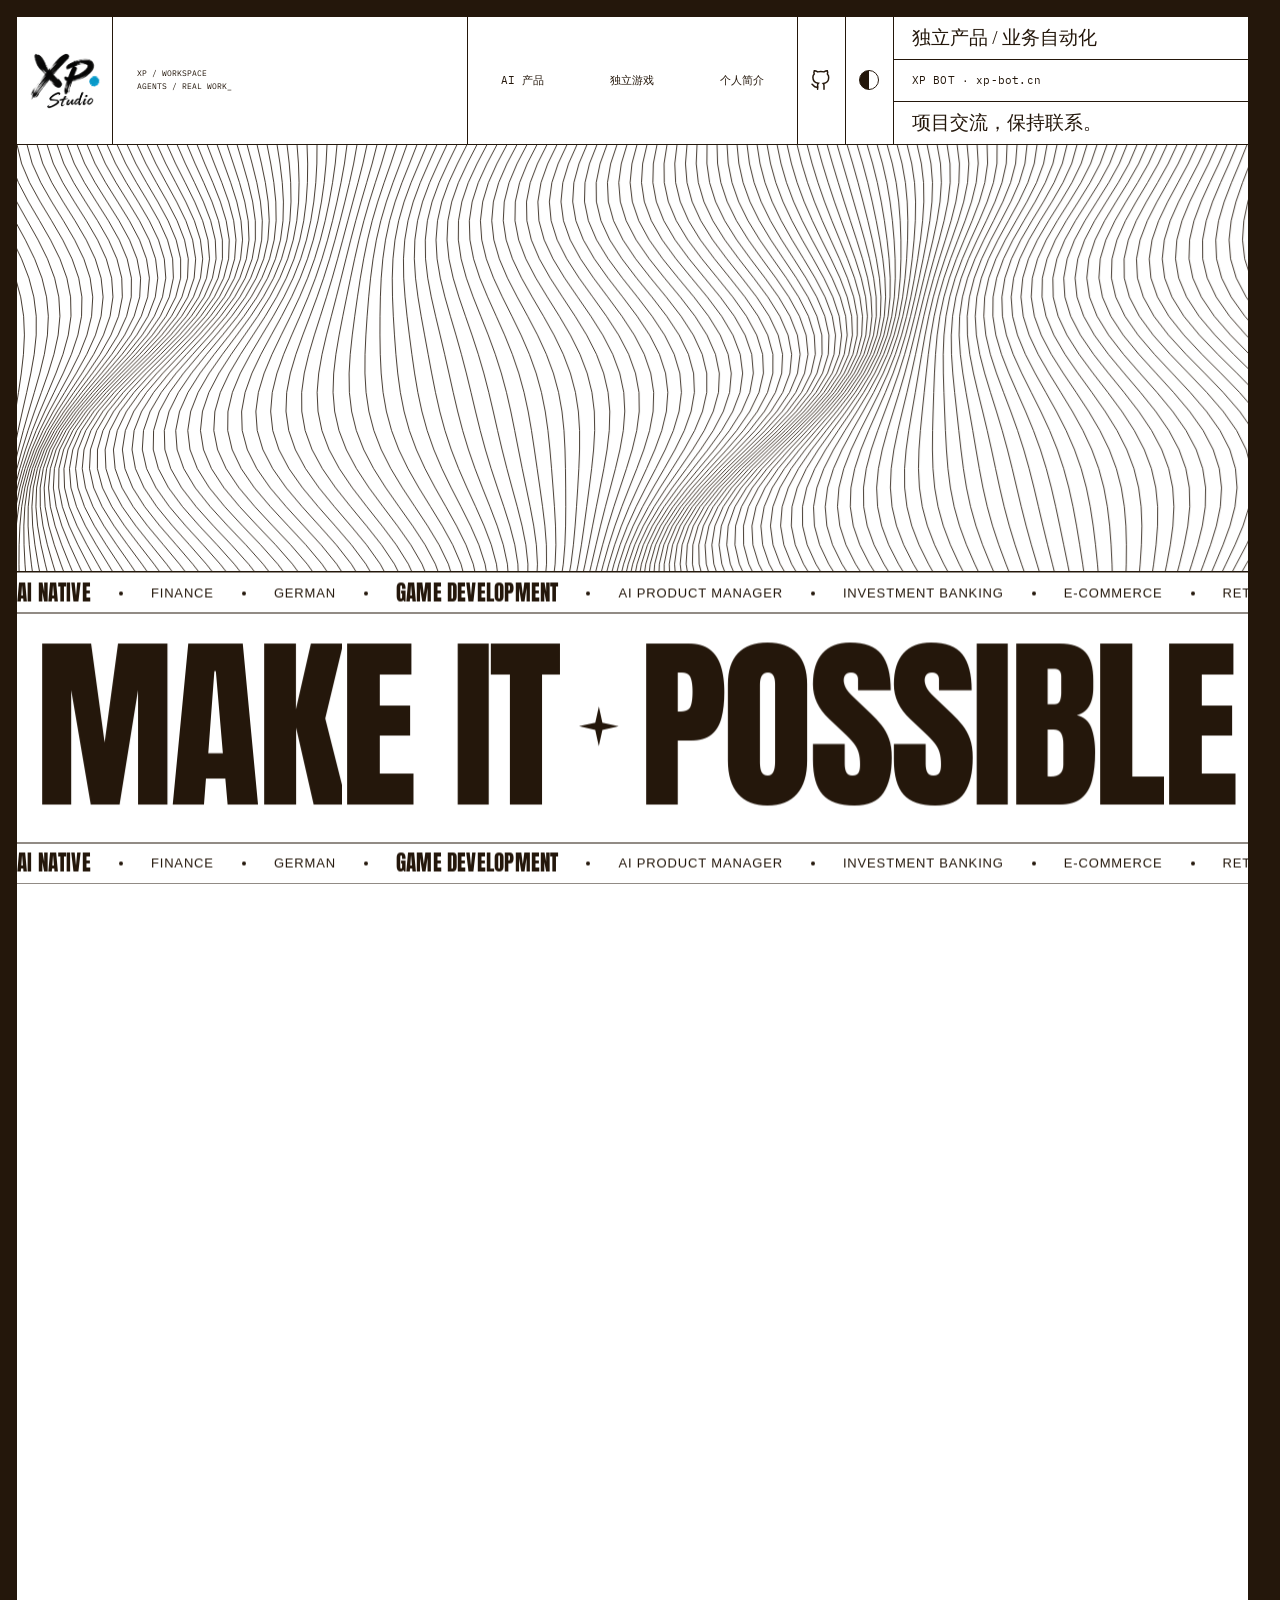
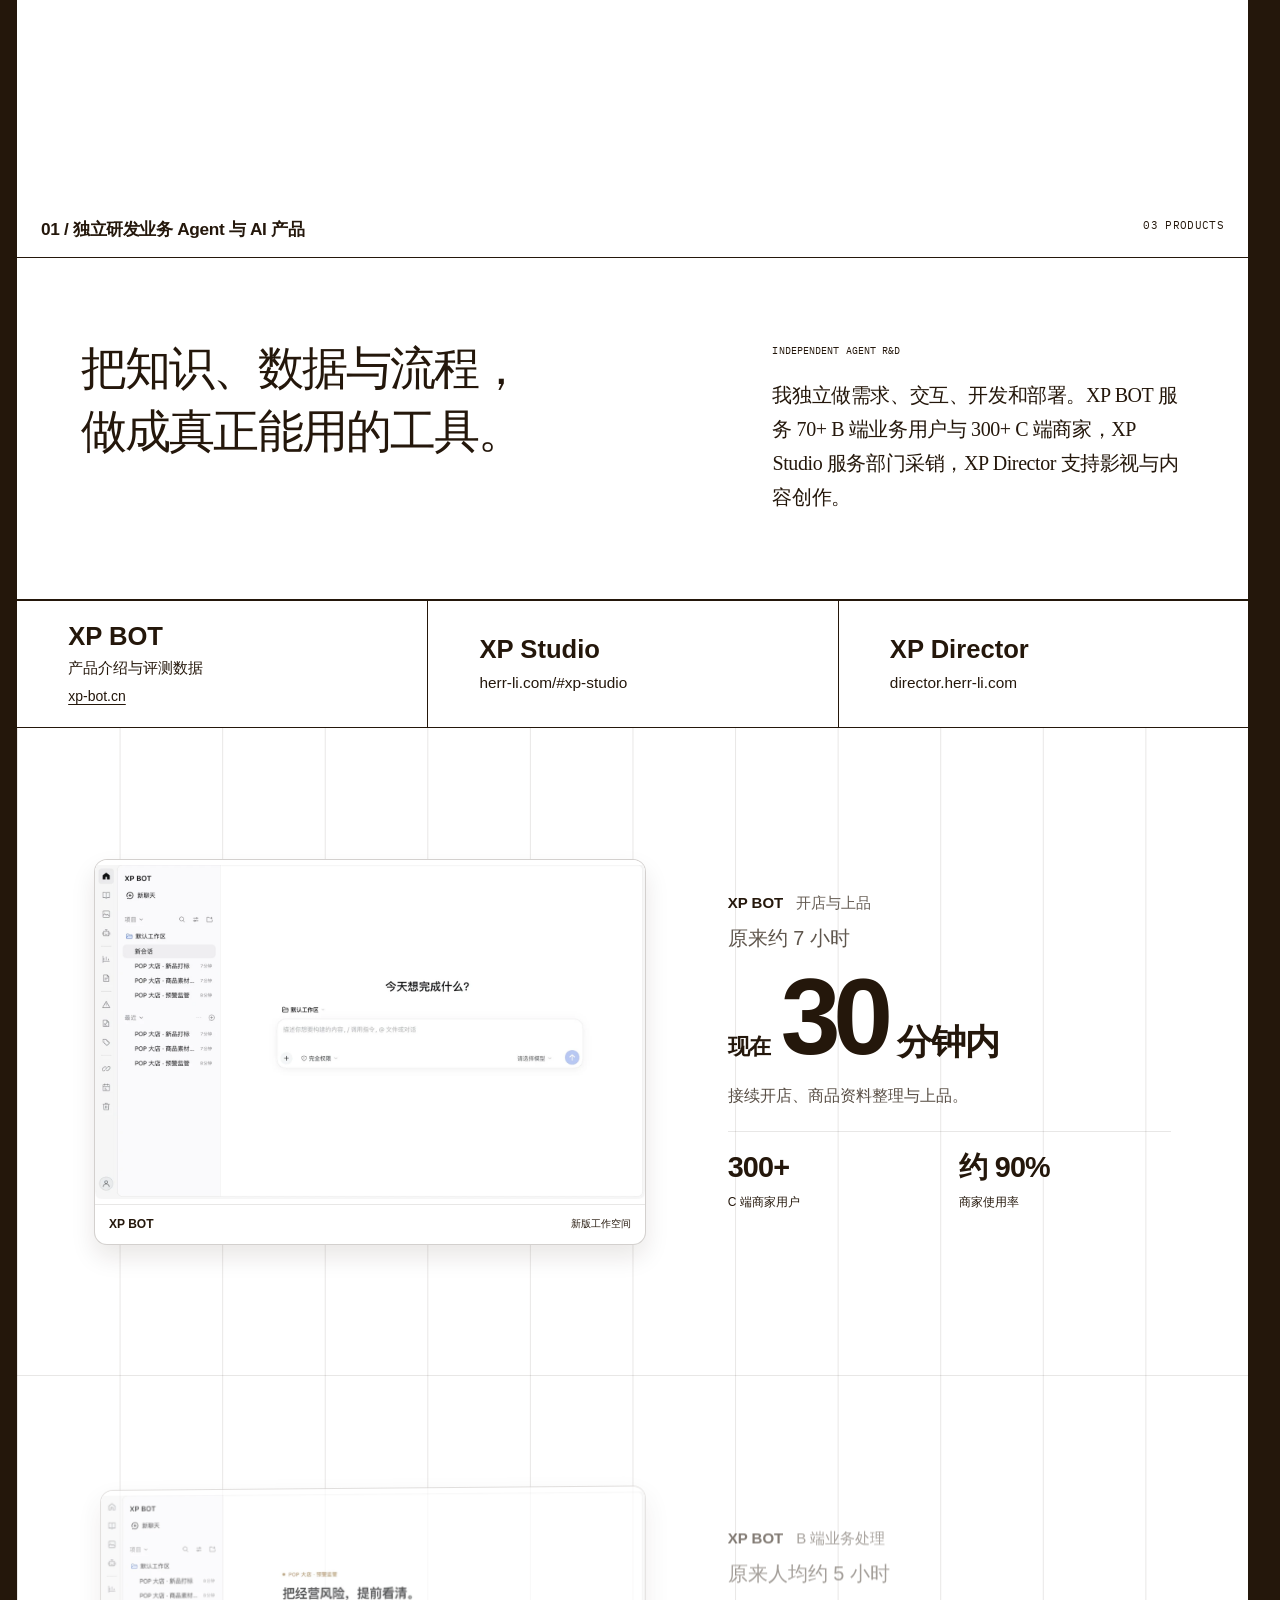
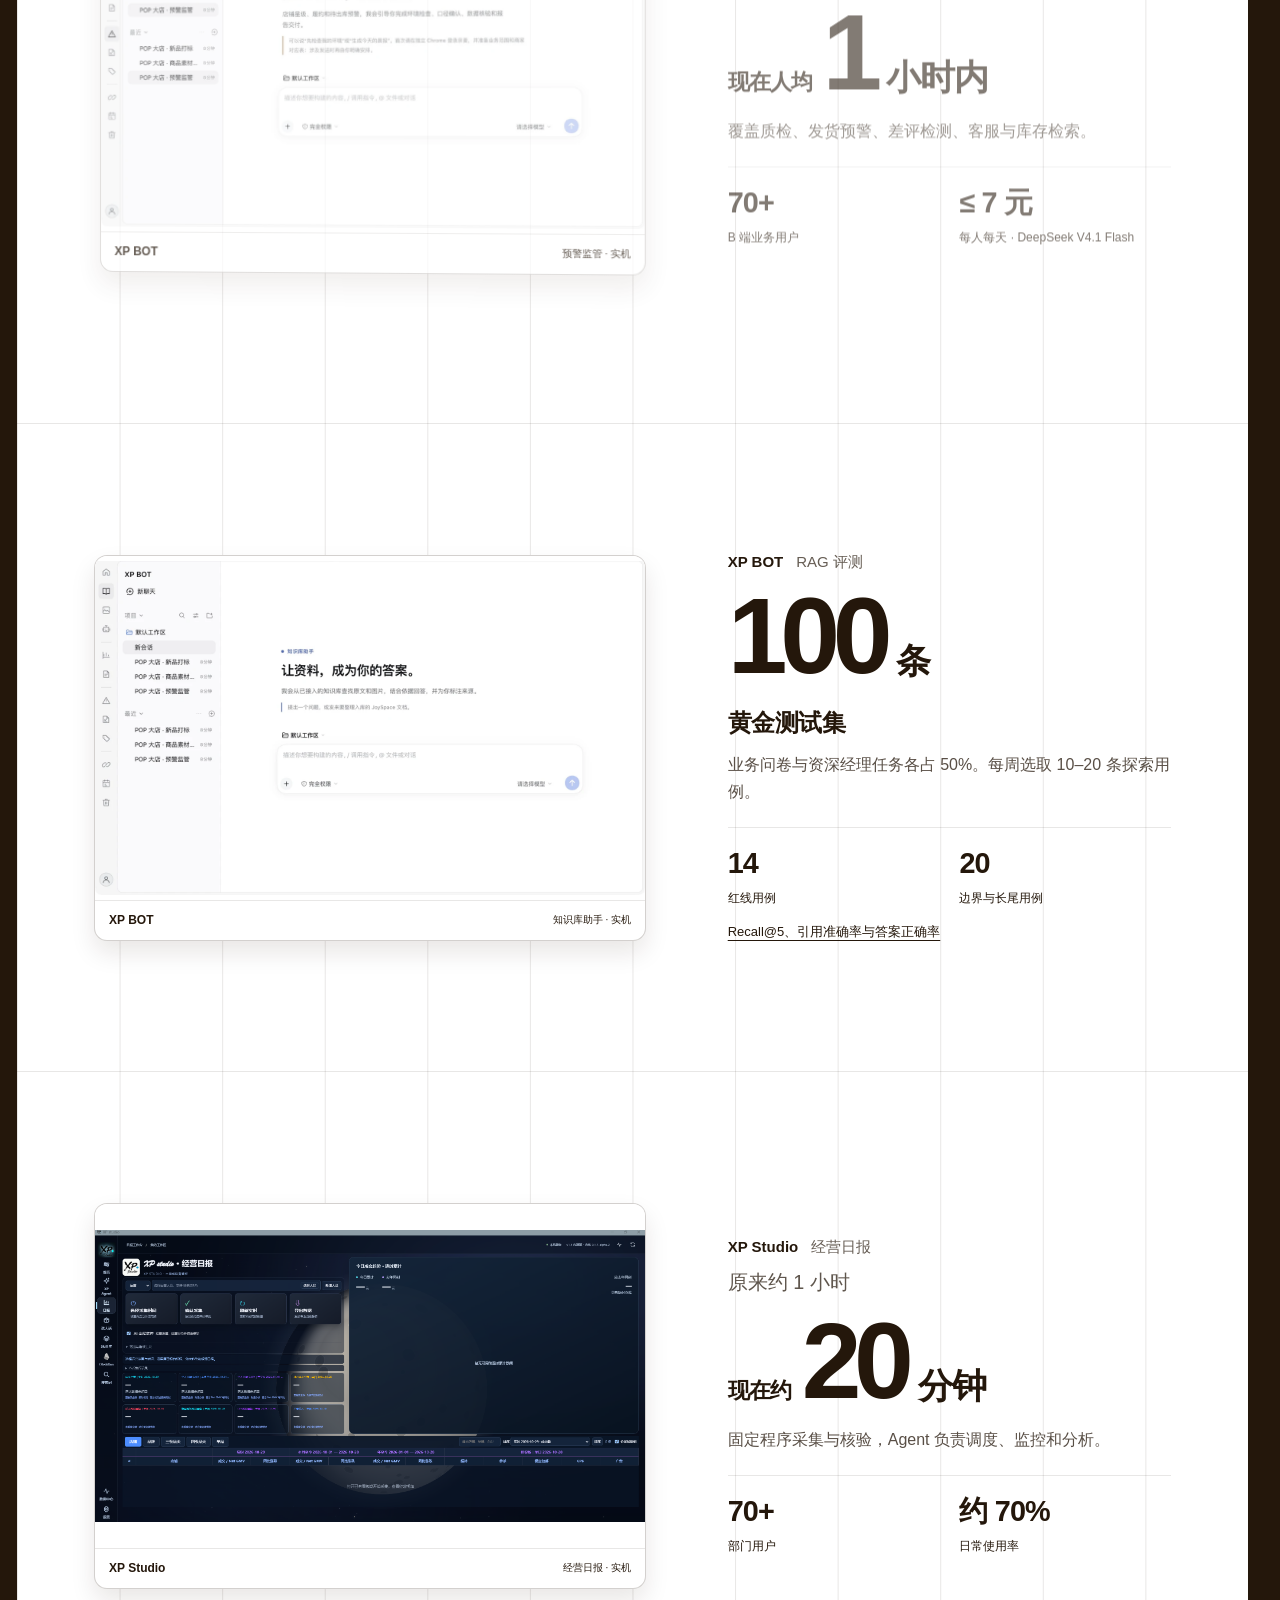
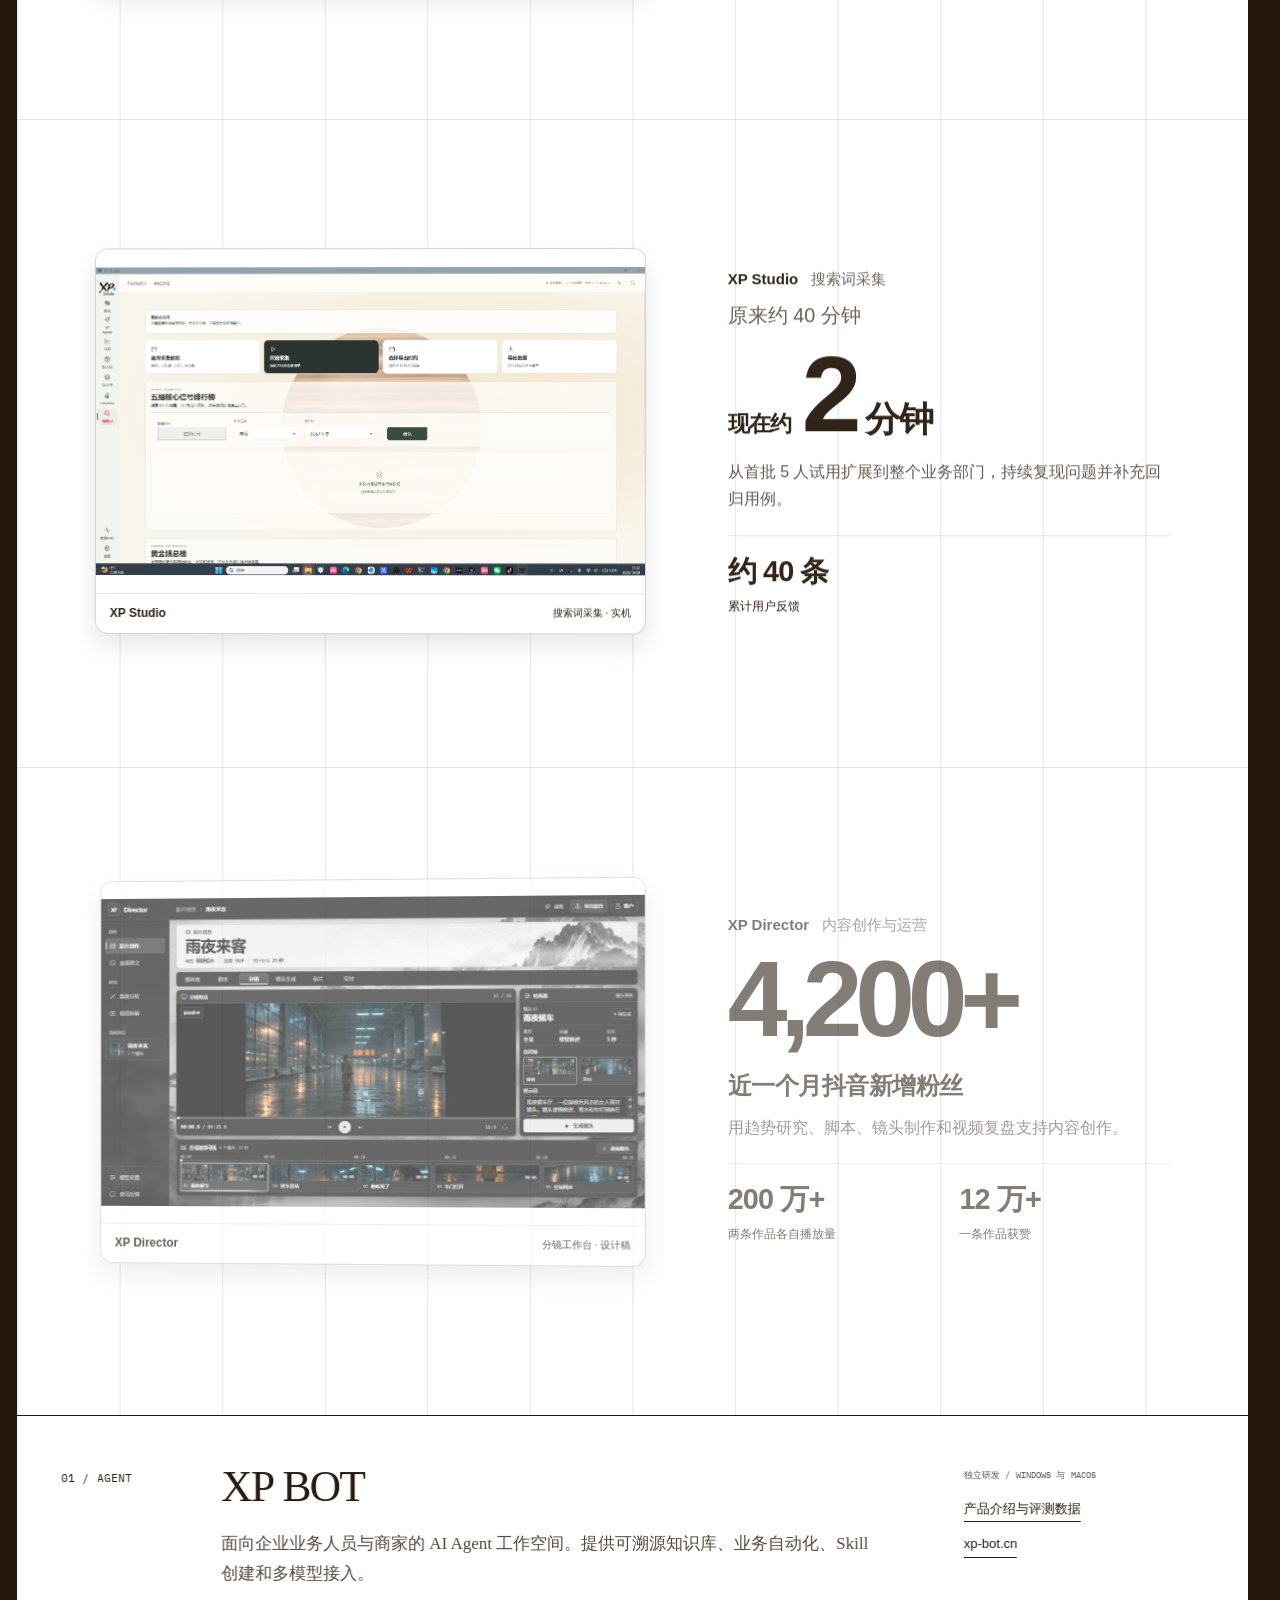
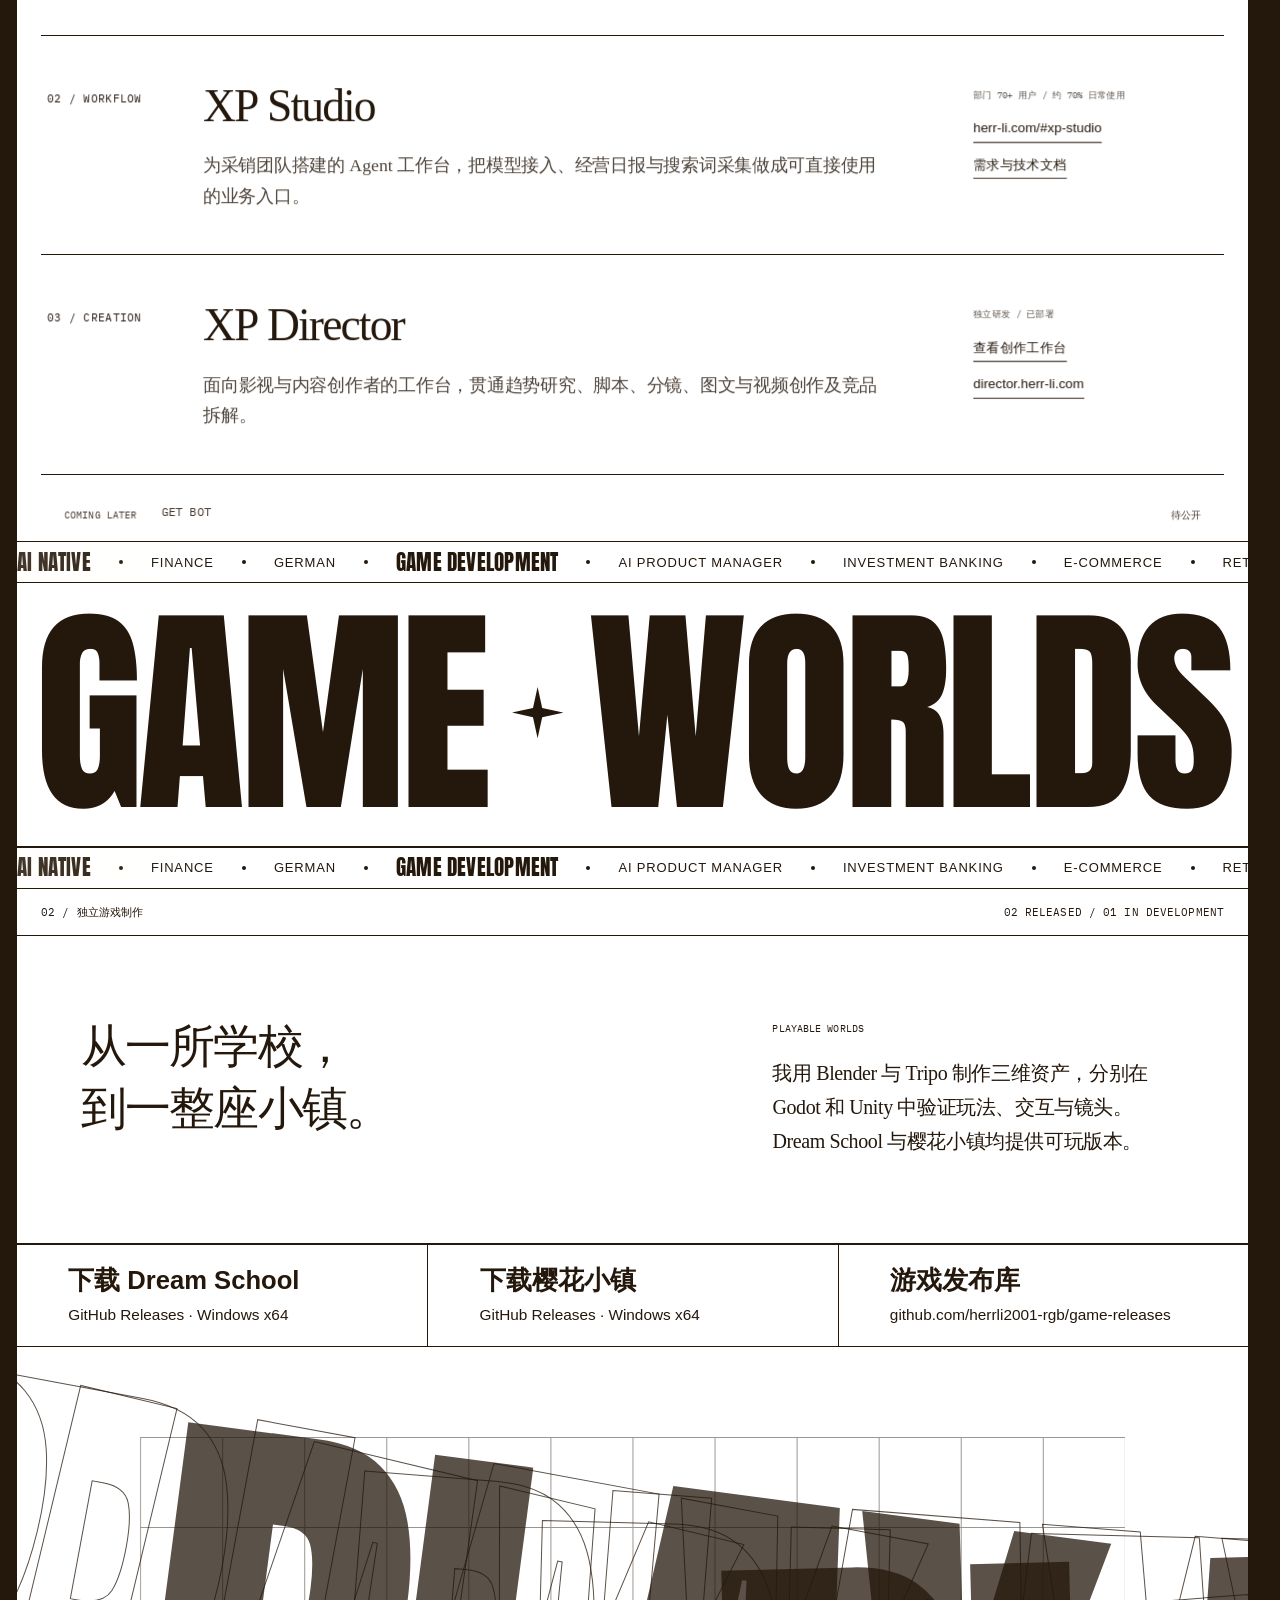
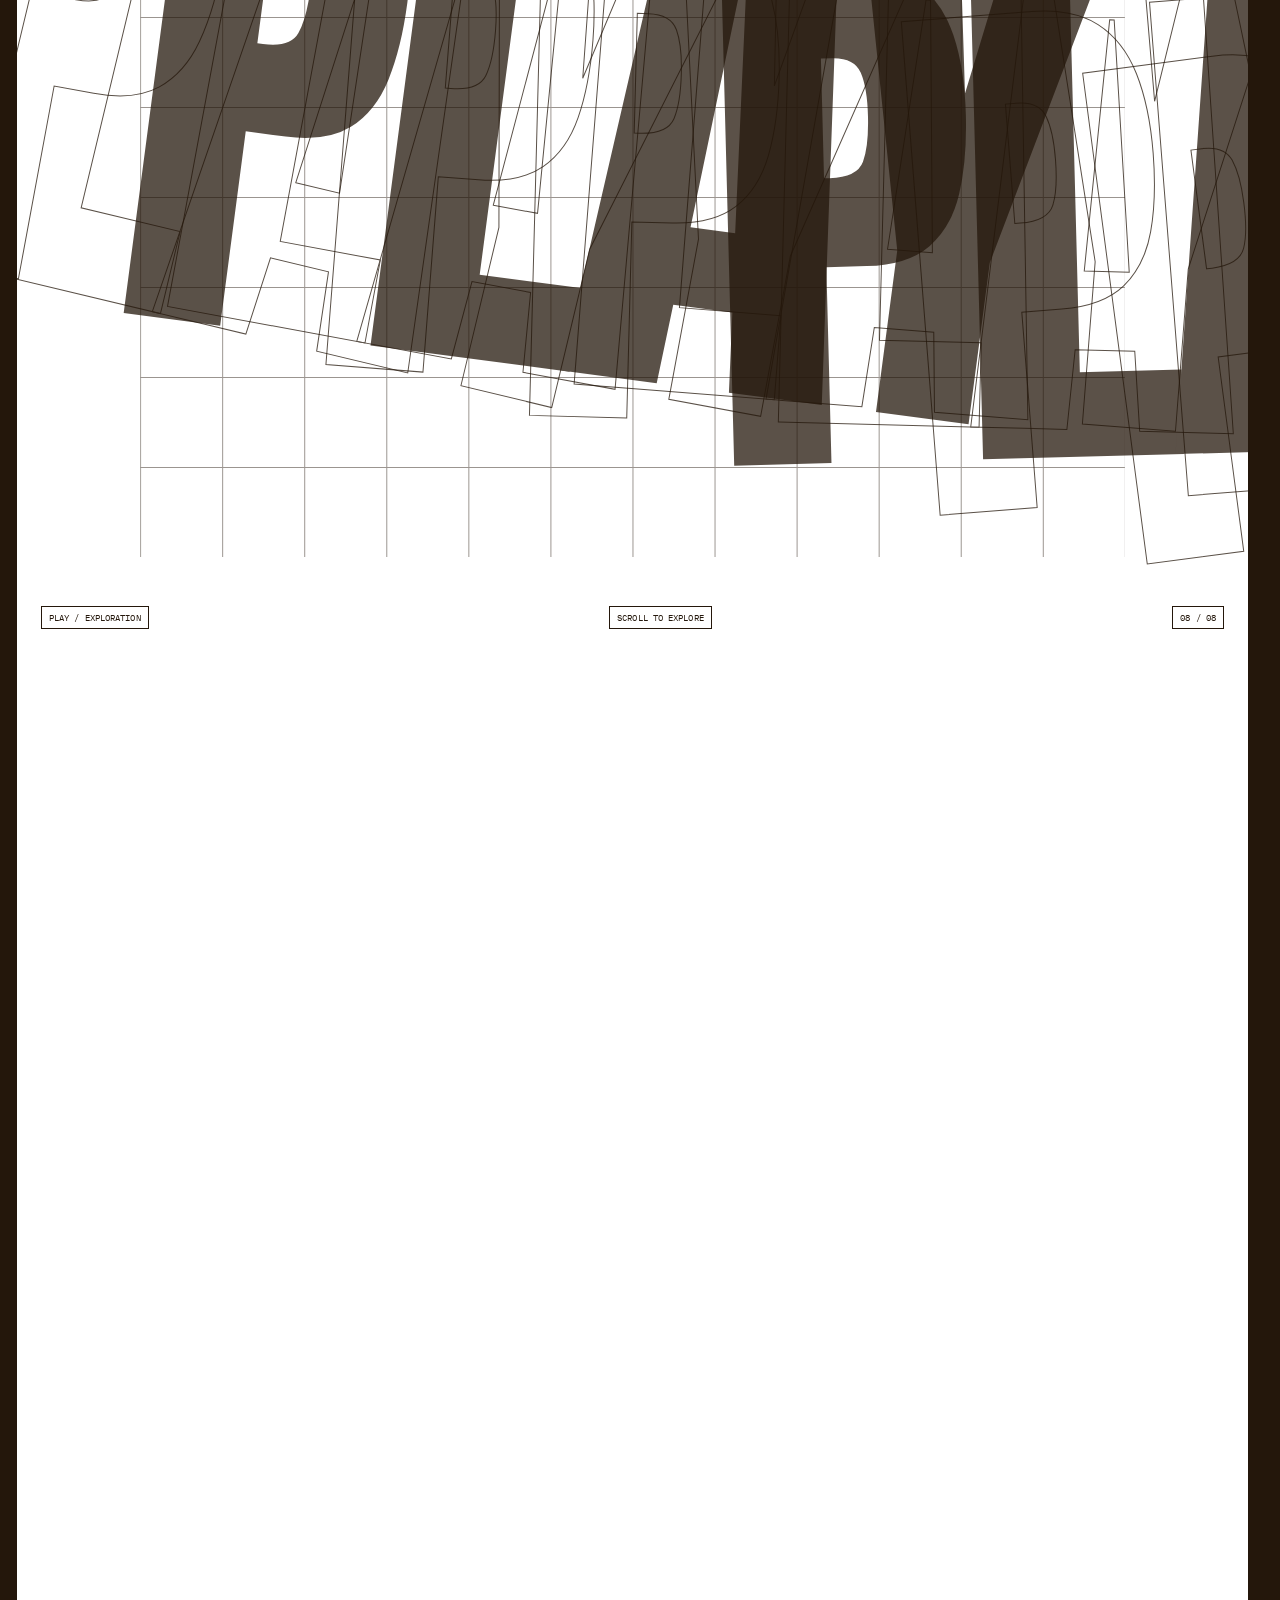
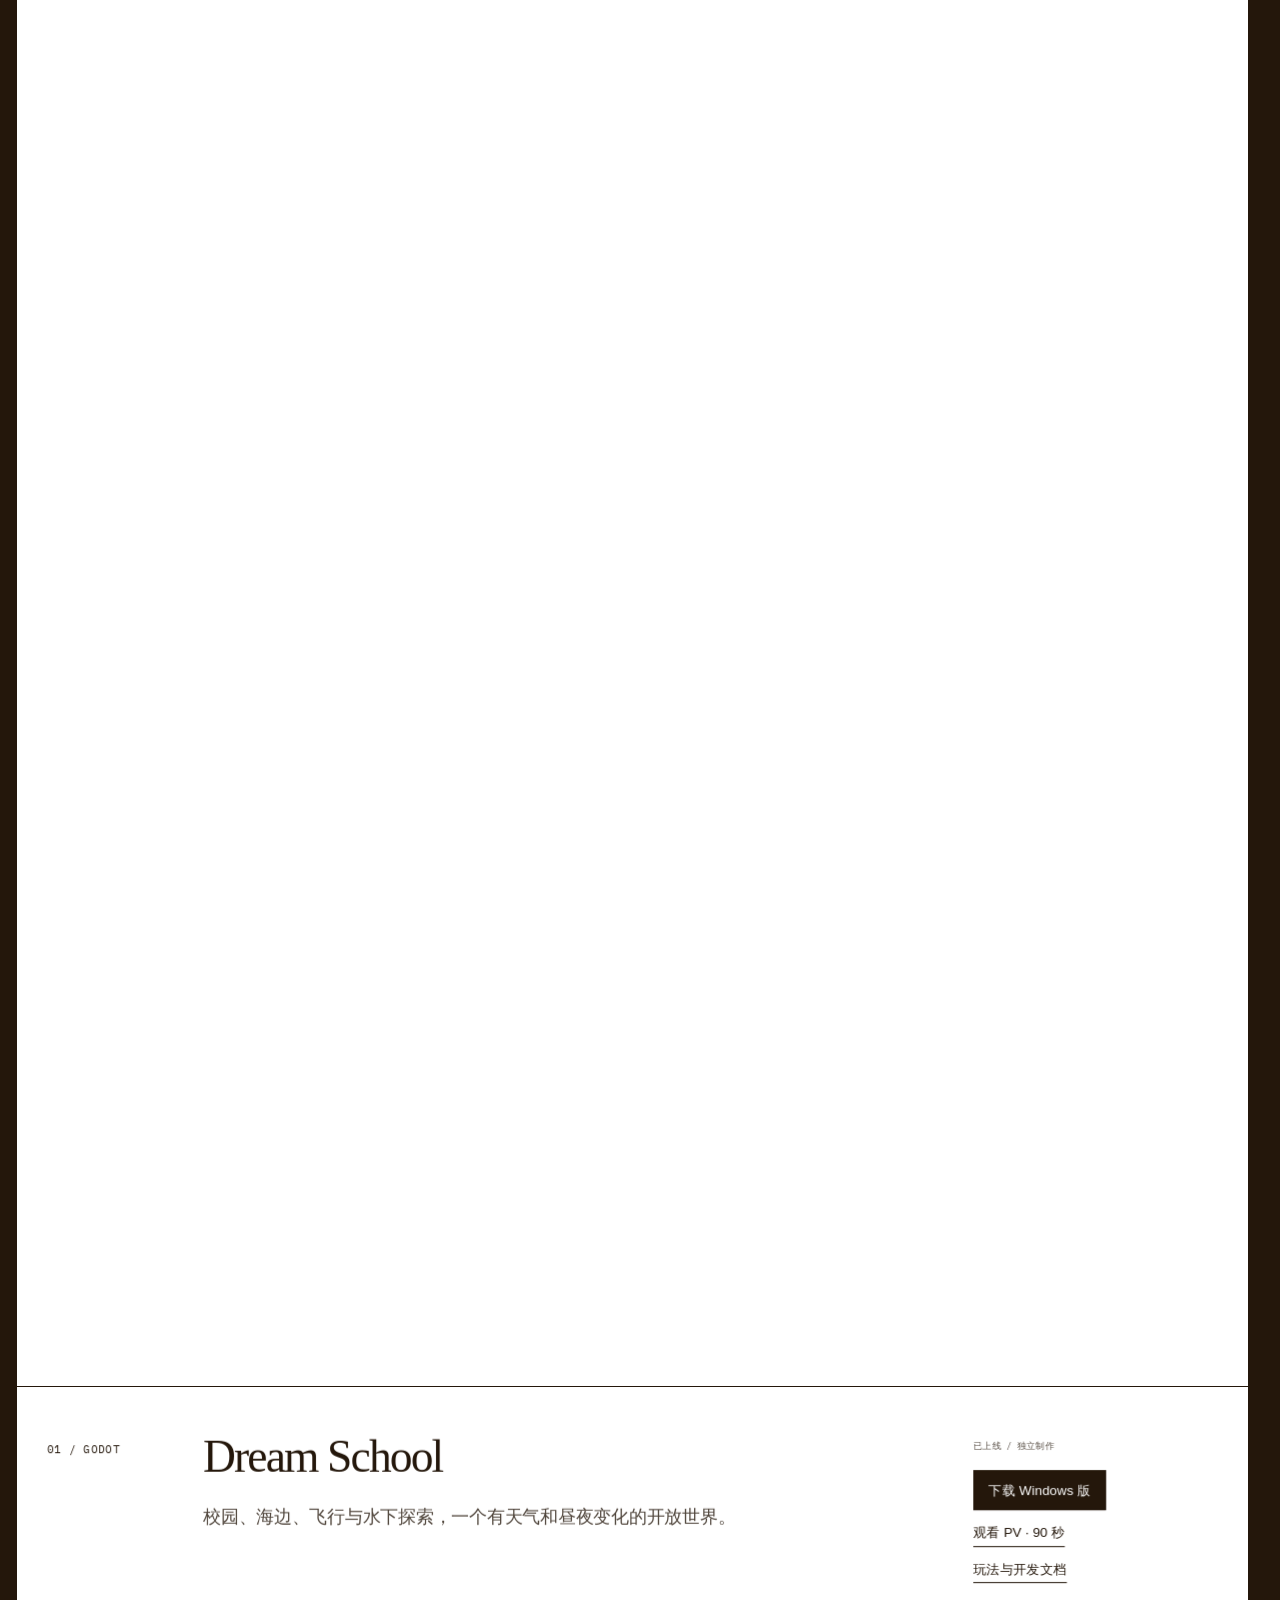
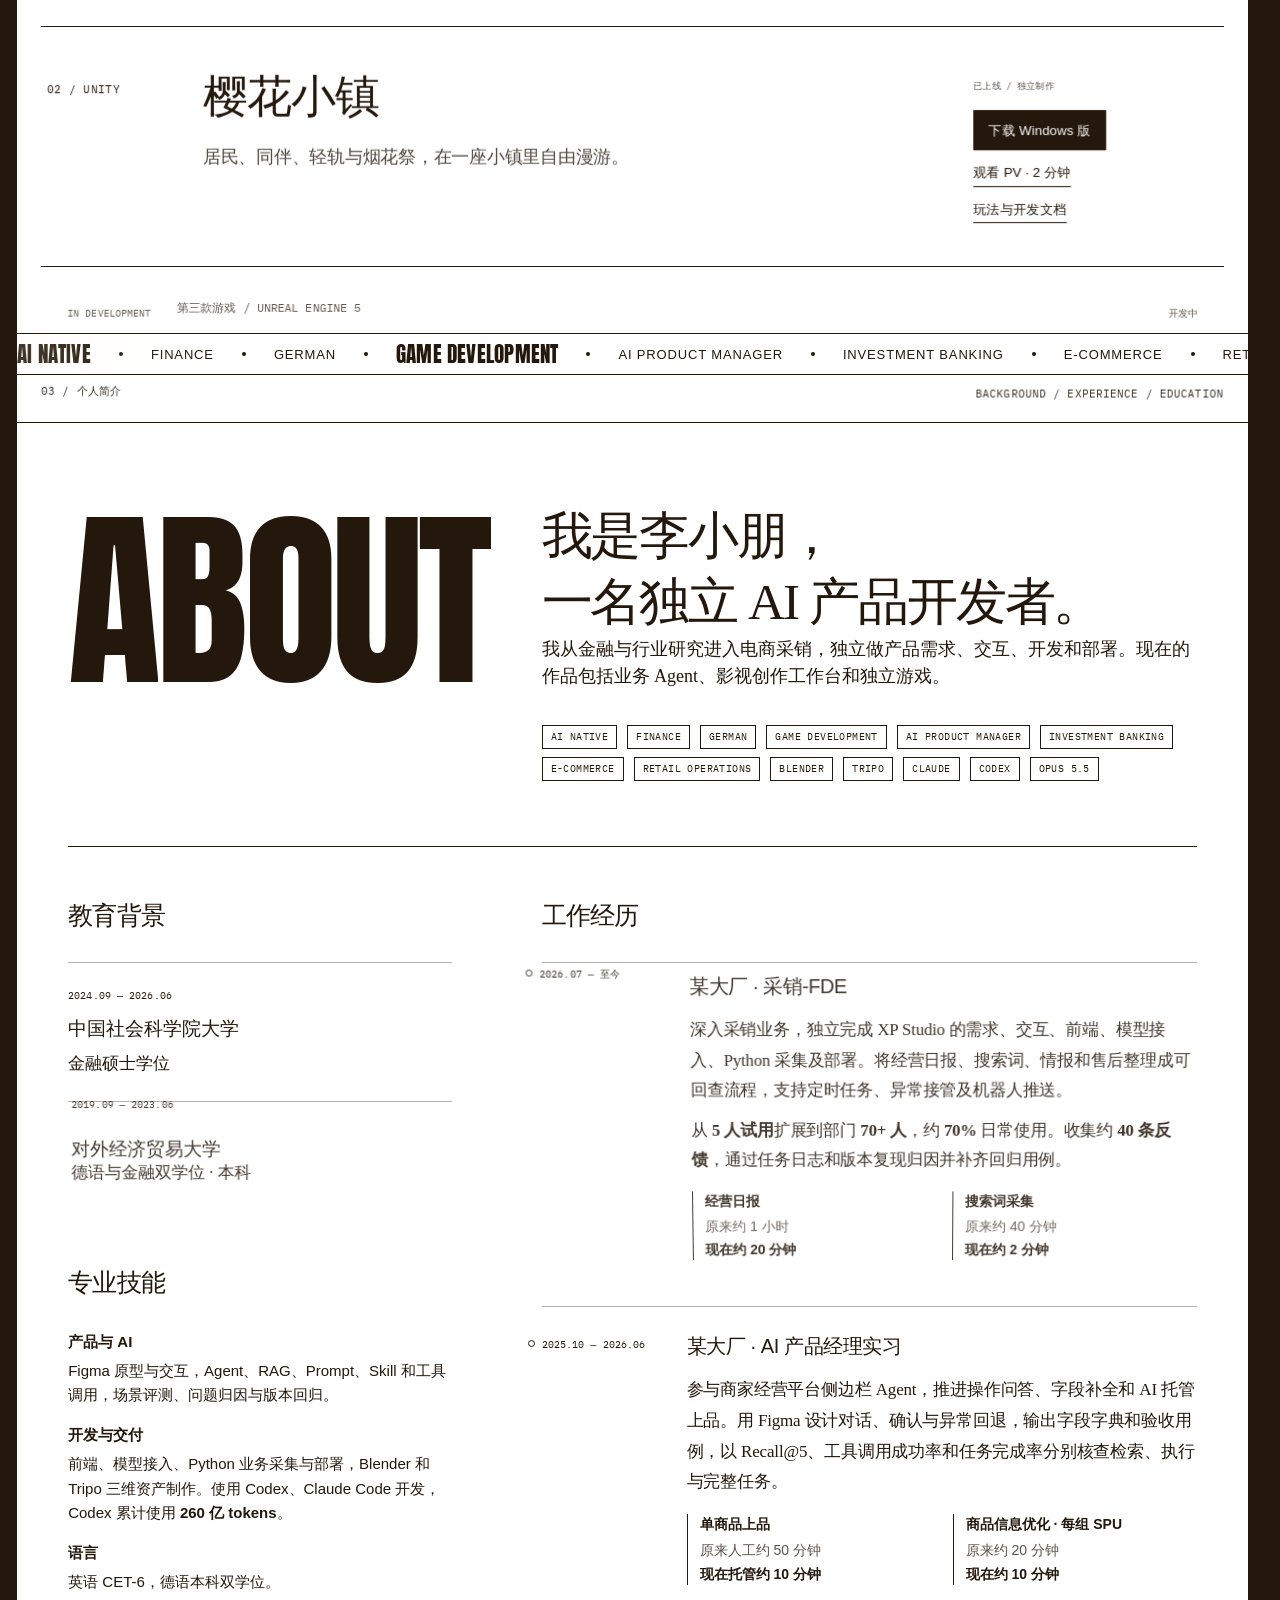
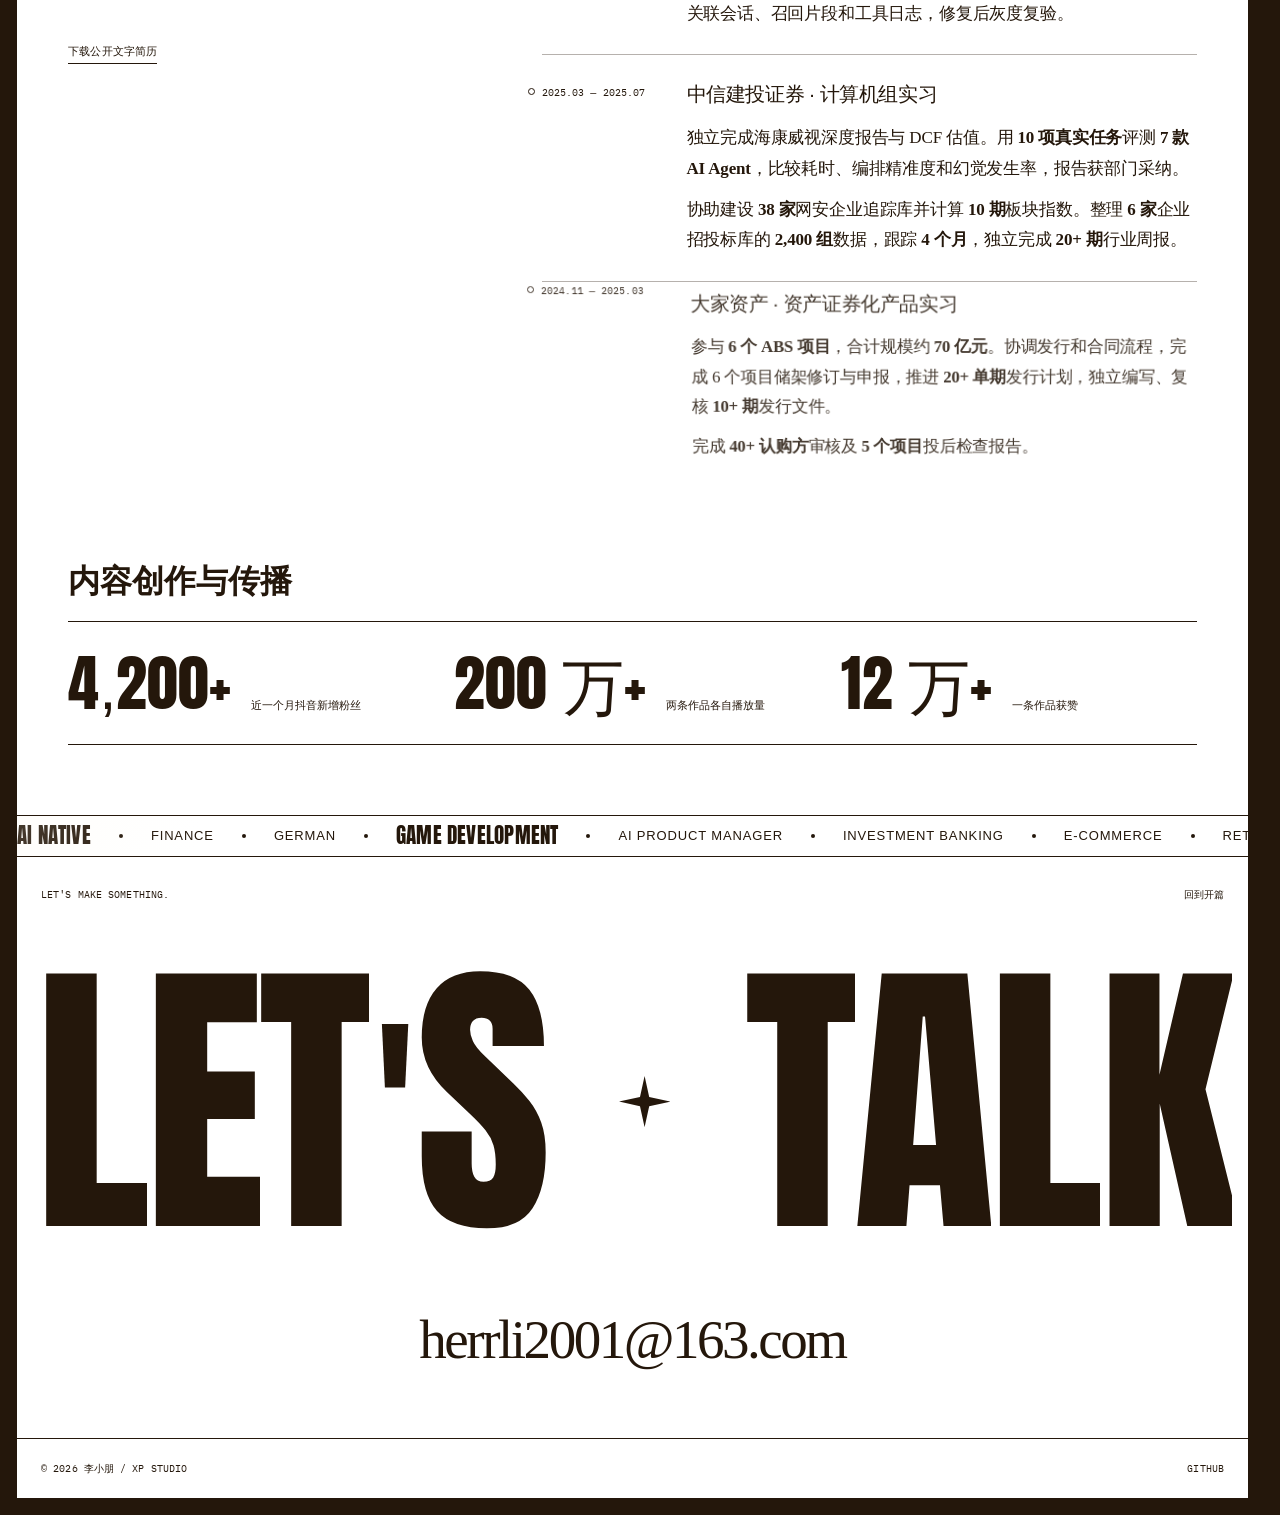
==== commit 1fdd1b72: "Show original and current timings in order and explain game scenes" ====
--- a/index.html
+++ b/index.html
@@ -1,370 +1,410 @@
-<!doctype html><html lang="zh-CN"><head><meta charset="utf-8"><meta name="viewport" content="width=device-width,initial-scale=1"><title>李小朋 / XP Studio — AI 产品与独立游戏</title><meta name="description" content="李小朋的独立作品：XP BOT、XP Studio、XP Director、Dream School、樱花小镇。AI 产品、提效与评测数据、游戏实机和个人经历。"><meta name="theme-color" content="#ffffff"><link rel="icon" href="assets/studio/brand-full.png"><link rel="stylesheet" href="assets/studio-kinetic.css?v=resume-20261113"><link rel="stylesheet" href="assets/studio-opening.css?v=white-performance-20261107"><script defer src="assets/studio-runtime.js?v=white-performance-20261107"></script><script defer src="assets/studio-wave.js?v=white-performance-20261107"></script><script defer src="assets/studio-kinetic.js?v=resume-20261113"></script><script defer src="assets/studio-products.js?v=resume-20261113"></script><link rel="stylesheet" href="assets/studio-depth.css?v=white-performance-20261107"><script defer src="assets/studio-depth.js?v=resume-20261113"></script><link rel="stylesheet" href="assets/studio-evidence.css?v=resume-20261113"><link rel="canonical" href="https://herr-li.com/"><meta property="og:title" content="李小朋 / XP Studio — MAKE IT POSSIBLE"><meta property="og:description" content="独立研发业务 Agent、独立游戏与个人经历。"><meta property="og:url" content="https://herr-li.com/"></head>
-<body id="top" class="contrasted"><a class="skip" href="#main">跳到作品</a><div class="site-shell">
-<header class="kinetic-header"><a class="site-logo" href="#top" aria-label="XP Studio 首页"><img src="assets/studio/brand-full.png" alt="XP Studio 完整手写标志" width="74" height="74"></a><div class="header-console" aria-hidden="true"><span>XP / WORKSPACE</span><span data-console>LOADING IDEAS_</span></div><nav aria-label="主导航"><a href="#agents" data-roll-link>AI 产品</a><a href="#work" data-roll-link>独立游戏</a><a href="#about" data-roll-link>个人简介</a></nav><a class="github-cell" href="https://github.com/herrli2001-rgb" target="_blank" rel="noopener noreferrer" aria-label="GitHub"><svg viewBox="0 0 24 24" aria-hidden="true"><path d="M9 19c-4.3 1.3-4.3-2.2-6-2.7m12 5v-3.4a3 3 0 0 0-.8-2.3c2.7-.3 5.5-1.3 5.5-6A4.6 4.6 0 0 0 18.4 6a4.3 4.3 0 0 0-.1-3.3s-1-.3-3.4 1.2a11.7 11.7 0 0 0-6.2 0C6.3 2.4 5.3 2.7 5.3 2.7A4.3 4.3 0 0 0 5.2 6a4.6 4.6 0 0 0-1.3 3.3c0 4.7 2.8 5.7 5.5 6a3 3 0 0 0-.8 2.3v3.7"/></svg></a><button class="contrast-toggle" aria-label="切换页面配色" aria-pressed="false"><span aria-hidden="true"></span></button><div class="header-aside"><p>独立产品 / 业务自动化</p><a class="header-product magnetic" href="https://xp-bot.cn/" target="_blank" rel="noopener noreferrer">XP BOT · xp-bot.cn</a><a href="#contact" data-roll-link>项目交流，保持联系。</a></div></header>
-<main id="main">
-<div class="opening-sequence" data-opening-scroll><section class="opening" data-chapter="01" aria-labelledby="ai-title"><div class="wave-field" data-waves aria-hidden="true"><canvas aria-hidden="true"></canvas><template data-wave-keyword-pool><span>AI NATIVE</span><span>FINANCE</span><span>GERMAN</span><span>GAME DEVELOPMENT</span><span>AI PRODUCT MANAGER</span><span>INVESTMENT BANKING</span><span>E-COMMERCE</span><span>RETAIL OPERATIONS</span><span>BLENDER</span><span>TRIPO</span><span>CLAUDE</span><span>CODEX</span><span>OPUS 5.5</span></template></div><div class="bit-strip keyword-ribbon" aria-hidden="true"><div class="bit-track"><span class="ribbon-set"><span class="ribbon-word ribbon-word--lead">AI NATIVE</span><i class="ribbon-separator"></i><span class="ribbon-word">FINANCE</span><i class="ribbon-separator"></i><span class="ribbon-word">GERMAN</span><i class="ribbon-separator"></i><span class="ribbon-word ribbon-word--lead">GAME DEVELOPMENT</span><i class="ribbon-separator"></i><span class="ribbon-word">AI PRODUCT MANAGER</span><i class="ribbon-separator"></i><span class="ribbon-word">INVESTMENT BANKING</span><i class="ribbon-separator"></i><span class="ribbon-word">E-COMMERCE</span><i class="ribbon-separator"></i><span class="ribbon-word">RETAIL OPERATIONS</span><i class="ribbon-separator"></i><span class="ribbon-word">BLENDER</span><i class="ribbon-separator"></i><span class="ribbon-word">TRIPO</span><i class="ribbon-separator"></i><span class="ribbon-word">CLAUDE</span><i class="ribbon-separator"></i><span class="ribbon-word">CODEX</span><i class="ribbon-separator"></i><span class="ribbon-word">OPUS 5.5</span><i class="ribbon-separator"></i></span><span class="ribbon-set"><span class="ribbon-word ribbon-word--lead">AI NATIVE</span><i class="ribbon-separator"></i><span class="ribbon-word">FINANCE</span><i class="ribbon-separator"></i><span class="ribbon-word">GERMAN</span><i class="ribbon-separator"></i><span class="ribbon-word ribbon-word--lead">GAME DEVELOPMENT</span><i class="ribbon-separator"></i><span class="ribbon-word">AI PRODUCT MANAGER</span><i class="ribbon-separator"></i><span class="ribbon-word">INVESTMENT BANKING</span><i class="ribbon-separator"></i><span class="ribbon-word">E-COMMERCE</span><i class="ribbon-separator"></i><span class="ribbon-word">RETAIL OPERATIONS</span><i class="ribbon-separator"></i><span class="ribbon-word">BLENDER</span><i class="ribbon-separator"></i><span class="ribbon-word">TRIPO</span><i class="ribbon-separator"></i><span class="ribbon-word">CLAUDE</span><i class="ribbon-separator"></i><span class="ribbon-word">CODEX</span><i class="ribbon-separator"></i><span class="ribbon-word">OPUS 5.5</span><i class="ribbon-separator"></i></span><span class="ribbon-set"><span class="ribbon-word ribbon-word--lead">AI NATIVE</span><i class="ribbon-separator"></i><span class="ribbon-word">FINANCE</span><i class="ribbon-separator"></i><span class="ribbon-word">GERMAN</span><i class="ribbon-separator"></i><span class="ribbon-word ribbon-word--lead">GAME DEVELOPMENT</span><i class="ribbon-separator"></i><span class="ribbon-word">AI PRODUCT MANAGER</span><i class="ribbon-separator"></i><span class="ribbon-word">INVESTMENT BANKING</span><i class="ribbon-separator"></i><span class="ribbon-word">E-COMMERCE</span><i class="ribbon-separator"></i><span class="ribbon-word">RETAIL OPERATIONS</span><i class="ribbon-separator"></i><span class="ribbon-word">BLENDER</span><i class="ribbon-separator"></i><span class="ribbon-word">TRIPO</span><i class="ribbon-separator"></i><span class="ribbon-word">CLAUDE</span><i class="ribbon-separator"></i><span class="ribbon-word">CODEX</span><i class="ribbon-separator"></i><span class="ribbon-word">OPUS 5.5</span><i class="ribbon-separator"></i></span></div></div><div class="display-line display-line--motto" id="ai-title" role="heading" aria-level="1" aria-label="MAKE IT POSSIBLE"><span data-roll-word>MAKE IT</span><svg class="display-star" viewBox="0 0 100 100" aria-hidden="true"><path d="M50 0 59 41 100 50 59 59 50 100 41 59 0 50 41 41Z"/></svg><span data-roll-word>POSSIBLE</span></div><div class="bit-strip keyword-ribbon keyword-ribbon--reverse" aria-hidden="true"><div class="bit-track"><span class="ribbon-set"><span class="ribbon-word ribbon-word--lead">AI NATIVE</span><i class="ribbon-separator"></i><span class="ribbon-word">FINANCE</span><i class="ribbon-separator"></i><span class="ribbon-word">GERMAN</span><i class="ribbon-separator"></i><span class="ribbon-word ribbon-word--lead">GAME DEVELOPMENT</span><i class="ribbon-separator"></i><span class="ribbon-word">AI PRODUCT MANAGER</span><i class="ribbon-separator"></i><span class="ribbon-word">INVESTMENT BANKING</span><i class="ribbon-separator"></i><span class="ribbon-word">E-COMMERCE</span><i class="ribbon-separator"></i><span class="ribbon-word">RETAIL OPERATIONS</span><i class="ribbon-separator"></i><span class="ribbon-word">BLENDER</span><i class="ribbon-separator"></i><span class="ribbon-word">TRIPO</span><i class="ribbon-separator"></i><span class="ribbon-word">CLAUDE</span><i class="ribbon-separator"></i><span class="ribbon-word">CODEX</span><i class="ribbon-separator"></i><span class="ribbon-word">OPUS 5.5</span><i class="ribbon-separator"></i></span><span class="ribbon-set"><span class="ribbon-word ribbon-word--lead">AI NATIVE</span><i class="ribbon-separator"></i><span class="ribbon-word">FINANCE</span><i class="ribbon-separator"></i><span class="ribbon-word">GERMAN</span><i class="ribbon-separator"></i><span class="ribbon-word ribbon-word--lead">GAME DEVELOPMENT</span><i class="ribbon-separator"></i><span class="ribbon-word">AI PRODUCT MANAGER</span><i class="ribbon-separator"></i><span class="ribbon-word">INVESTMENT BANKING</span><i class="ribbon-separator"></i><span class="ribbon-word">E-COMMERCE</span><i class="ribbon-separator"></i><span class="ribbon-word">RETAIL OPERATIONS</span><i class="ribbon-separator"></i><span class="ribbon-word">BLENDER</span><i class="ribbon-separator"></i><span class="ribbon-word">TRIPO</span><i class="ribbon-separator"></i><span class="ribbon-word">CLAUDE</span><i class="ribbon-separator"></i><span class="ribbon-word">CODEX</span><i class="ribbon-separator"></i><span class="ribbon-word">OPUS 5.5</span><i class="ribbon-separator"></i></span><span class="ribbon-set"><span class="ribbon-word ribbon-word--lead">AI NATIVE</span><i class="ribbon-separator"></i><span class="ribbon-word">FINANCE</span><i class="ribbon-separator"></i><span class="ribbon-word">GERMAN</span><i class="ribbon-separator"></i><span class="ribbon-word ribbon-word--lead">GAME DEVELOPMENT</span><i class="ribbon-separator"></i><span class="ribbon-word">AI PRODUCT MANAGER</span><i class="ribbon-separator"></i><span class="ribbon-word">INVESTMENT BANKING</span><i class="ribbon-separator"></i><span class="ribbon-word">E-COMMERCE</span><i class="ribbon-separator"></i><span class="ribbon-word">RETAIL OPERATIONS</span><i class="ribbon-separator"></i><span class="ribbon-word">BLENDER</span><i class="ribbon-separator"></i><span class="ribbon-word">TRIPO</span><i class="ribbon-separator"></i><span class="ribbon-word">CLAUDE</span><i class="ribbon-separator"></i><span class="ribbon-word">CODEX</span><i class="ribbon-separator"></i><span class="ribbon-word">OPUS 5.5</span><i class="ribbon-separator"></i></span></div></div></section></div>
-<div class="section-caption section-caption--ai mono" id="agents"><span>01 / 独立研发业务 Agent 与 AI 产品</span><span>03 PRODUCTS</span></div>
-<section class="editorial-statement"><p>把知识、数据与流程，<br>做成真正能用的工具。</p><div><span class="mono">INDEPENDENT AGENT R&D</span><p>我独立做需求、交互、开发和部署。XP BOT 服务 70+ B 端业务用户与 300+ C 端商家，XP Studio 服务部门采销，XP Director 支持影视与内容创作。</p></div></section>
-<nav class="project-links" aria-label="AI 产品访问地址">
-  <div class="project-link-pair"><a href="#xp-bot" data-project="bot"><strong>XP BOT</strong><span>产品介绍与评测数据</span></a><a class="project-domain" href="https://xp-bot.cn/" target="_blank" rel="noopener noreferrer">xp-bot.cn</a></div>
-  <a href="#xp-studio" data-project="studio"><strong>XP Studio</strong><span>herr-li.com/#xp-studio</span></a>
-  <a href="https://director.herr-li.com/" target="_blank" rel="noopener noreferrer"><strong>XP Director</strong><span>director.herr-li.com</span></a>
-</nav>
-<section class="product-wall" aria-label="AI 产品实机与成果">
-        <article class="product-wall-row" data-product-wall-row>
-          <button class="product-wall-card" type="button" data-project="bot" data-wall-card aria-label="XP BOT：新版工作空间，查看产品详情">
-            <span class="tile-inner">
-              <img src="assets/products/xp-bot-workspace.webp" alt="XP BOT 新版工作空间" width="1440" height="874" loading="lazy" draggable="false">
-              <video data-tile-video="assets/products/xp-bot-overview.mp4" muted loop playsinline preload="none" aria-hidden="true"></video>
-              <span class="tile-caption"><strong>XP BOT</strong><span>新版工作空间</span></span>
-            </span>
-          </button>
-          <div class="wall-metric">
-            <p class="wall-metric-label">XP BOT <span>开店与上品</span></p>
-            <h3 class="wall-metric-value"><strong>30</strong><span>分钟内</span></h3>
-            <p class="wall-metric-context">原来约 7 小时</p>
-            <p class="wall-metric-description">接续开店、商品资料整理与上品。</p>
-            <dl class="wall-metric-details"><div><dt>C 端商家用户</dt><dd>300+</dd></div><div><dt>商家使用率</dt><dd>约 90%</dd></div></dl>
-            
-          </div>
-        </article>
-        <article class="product-wall-row" data-product-wall-row>
-          <button class="product-wall-card" type="button" data-project="bot" data-wall-card aria-label="XP BOT：预警监管 · 实机，查看产品详情">
-            <span class="tile-inner">
-              <img src="assets/products/xp-bot-automation.webp" alt="XP BOT 预警监管 · 实机" width="1440" height="874" loading="lazy" draggable="false">
-              <video data-tile-video="assets/products/xp-bot-automation.mp4" muted loop playsinline preload="none" aria-hidden="true"></video>
-              <span class="tile-caption"><strong>XP BOT</strong><span>预警监管 · 实机</span></span>
-            </span>
-          </button>
-          <div class="wall-metric">
-            <p class="wall-metric-label">XP BOT <span>B 端业务处理</span></p>
-            <h3 class="wall-metric-value"><strong>1</strong><span>小时内</span></h3>
-            <p class="wall-metric-context">原来人均约 5 小时</p>
-            <p class="wall-metric-description">覆盖质检、发货预警、差评检测、客服与库存检索。</p>
-            <dl class="wall-metric-details"><div><dt>B 端业务用户</dt><dd>70+</dd></div><div><dt>每人每天 · DeepSeek V4.1 Flash</dt><dd>≤ 7 元</dd></div></dl>
-            
-          </div>
-        </article>
-        <article class="product-wall-row" data-product-wall-row>
-          <button class="product-wall-card" type="button" data-project="bot" data-wall-card aria-label="XP BOT：知识库助手 · 实机，查看产品详情">
-            <span class="tile-inner">
-              <img src="assets/products/xp-bot-knowledge.webp" alt="XP BOT 知识库助手 · 实机" width="1440" height="874" loading="lazy" draggable="false">
-              
-              <span class="tile-caption"><strong>XP BOT</strong><span>知识库助手 · 实机</span></span>
-            </span>
-          </button>
-          <div class="wall-metric">
-            <p class="wall-metric-label">XP BOT <span>RAG 评测</span></p>
-            <h3 class="wall-metric-value"><strong>100</strong><span>条</span></h3>
-            <p class="wall-metric-context">黄金测试集</p>
-            <p class="wall-metric-description">业务问卷与资深经理任务各占 50%。每周选取 10–20 条探索用例。</p>
-            <dl class="wall-metric-details"><div><dt>红线用例</dt><dd>14</dd></div><div><dt>边界与长尾用例</dt><dd>20</dd></div></dl>
-            <a class="wall-metric-link" href="docs/xp-bot-technical.html#rag-evaluation">Recall@5、引用准确率与答案正确率</a>
-          </div>
-        </article>
-        <article class="product-wall-row" data-product-wall-row>
-          <button class="product-wall-card" type="button" data-project="studio" data-wall-card aria-label="XP Studio：经营日报 · 实机，查看产品详情">
-            <span class="tile-inner">
-              <img src="assets/studio/xp-dashboard.png" alt="XP Studio 经营日报 · 实机" width="1919" height="1071" loading="lazy" draggable="false">
-              
-              <span class="tile-caption"><strong>XP Studio</strong><span>经营日报 · 实机</span></span>
-            </span>
-          </button>
-          <div class="wall-metric">
-            <p class="wall-metric-label">XP Studio <span>经营日报</span></p>
-            <h3 class="wall-metric-value"><span class="wall-metric-qualifier">约</span><strong>20</strong><span>分钟</span></h3>
-            <p class="wall-metric-context">原来约 1 小时</p>
-            <p class="wall-metric-description">固定程序采集与核验，Agent 负责调度、监控和分析。</p>
-            <dl class="wall-metric-details"><div><dt>部门用户</dt><dd>70+</dd></div><div><dt>日常使用率</dt><dd>约 70%</dd></div></dl>
-            
-          </div>
-        </article>
-        <article class="product-wall-row" data-product-wall-row>
-          <button class="product-wall-card" type="button" data-project="studio" data-wall-card aria-label="XP Studio：搜索词采集 · 实机，查看产品详情">
-            <span class="tile-inner">
-              <img src="assets/studio/xp-search.png" alt="XP Studio 搜索词采集 · 实机" width="1919" height="1071" loading="lazy" draggable="false">
-              
-              <span class="tile-caption"><strong>XP Studio</strong><span>搜索词采集 · 实机</span></span>
-            </span>
-          </button>
-          <div class="wall-metric">
-            <p class="wall-metric-label">XP Studio <span>搜索词采集</span></p>
-            <h3 class="wall-metric-value"><span class="wall-metric-qualifier">约</span><strong>2</strong><span>分钟</span></h3>
-            <p class="wall-metric-context">原来约 40 分钟</p>
-            <p class="wall-metric-description">从首批 5 人试用扩展到整个业务部门，持续复现问题并补充回归用例。</p>
-            <dl class="wall-metric-details"><div><dt>累计用户反馈</dt><dd>约 40 条</dd></div></dl>
-            
-          </div>
-        </article>
-        <article class="product-wall-row" data-product-wall-row>
-          <button class="product-wall-card" type="button" data-project="director" data-wall-card aria-label="XP Director：分镜工作台 · 设计稿，查看产品详情">
-            <span class="tile-inner">
-              <img src="assets/products/xp-director-storyboard.webp" alt="XP Director 分镜工作台 · 设计稿" width="1280" height="720" loading="lazy" draggable="false">
-              
-              <span class="tile-caption"><strong>XP Director</strong><span>分镜工作台 · 设计稿</span></span>
-            </span>
-          </button>
-          <div class="wall-metric">
-            <p class="wall-metric-label">XP Director <span>内容创作与运营</span></p>
-            <h3 class="wall-metric-value"><strong>4,200+</strong></h3>
-            <p class="wall-metric-context">近一个月抖音新增粉丝</p>
-            <p class="wall-metric-description">用趋势研究、脚本、镜头制作和视频复盘支持内容创作。</p>
-            <dl class="wall-metric-details"><div><dt>两条作品各自播放量</dt><dd>200 万+</dd></div><div><dt>一条作品获赞</dt><dd>12 万+</dd></div></dl>
-            
-          </div>
-        </article></section>
-<div class="project-index" aria-label="AI 产品项目索引">
-  <article>
-    <span class="record-no mono">01 / AGENT</span>
-    <div><button class="record-title" data-project="bot" data-roll-link>XP BOT</button><p>面向企业业务人员与商家的 AI Agent 工作空间。提供可溯源知识库、业务自动化、Skill 创建和多模型接入。</p></div>
-    <div class="record-actions"><span class="mono">独立研发 / Windows 与 macOS</span><button data-project="bot">产品介绍与评测数据</button><a href="https://xp-bot.cn/" target="_blank" rel="noopener noreferrer">xp-bot.cn</a></div>
-  </article>
-  <article>
-    <span class="record-no mono">02 / WORKFLOW</span>
-    <div><button class="record-title" data-project="studio" data-roll-link>XP Studio</button><p>为采销团队搭建的 Agent 工作台，把模型接入、经营日报与搜索词采集做成可直接使用的业务入口。</p></div>
-    <div class="record-actions"><span class="mono">部门 70+ 用户 / 约 70% 日常使用</span><a href="#xp-studio" data-project="studio">herr-li.com/#xp-studio</a><a href="docs/xp-studio-technical.html">需求与技术文档</a></div>
-  </article>
-  <article>
-    <span class="record-no mono">03 / CREATION</span>
-    <div><button class="record-title" data-project="director" data-roll-link>XP Director</button><p>面向影视与内容创作者的工作台，贯通趋势研究、脚本、分镜、图文与视频创作及竞品拆解。</p></div>
-    <div class="record-actions"><span class="mono">独立研发 / 已部署</span><button data-project="director">查看创作工作台</button><a href="https://director.herr-li.com/" target="_blank" rel="noopener noreferrer">director.herr-li.com</a></div>
-  </article>
-  <div class="future-record mono"><span>COMING LATER</span><strong>get bot</strong><span>待公开</span></div>
-</div>
-<div class="bit-strip keyword-ribbon" aria-hidden="true"><div class="bit-track"><span class="ribbon-set"><span class="ribbon-word ribbon-word--lead">AI NATIVE</span><i class="ribbon-separator"></i><span class="ribbon-word">FINANCE</span><i class="ribbon-separator"></i><span class="ribbon-word">GERMAN</span><i class="ribbon-separator"></i><span class="ribbon-word ribbon-word--lead">GAME DEVELOPMENT</span><i class="ribbon-separator"></i><span class="ribbon-word">AI PRODUCT MANAGER</span><i class="ribbon-separator"></i><span class="ribbon-word">INVESTMENT BANKING</span><i class="ribbon-separator"></i><span class="ribbon-word">E-COMMERCE</span><i class="ribbon-separator"></i><span class="ribbon-word">RETAIL OPERATIONS</span><i class="ribbon-separator"></i><span class="ribbon-word">BLENDER</span><i class="ribbon-separator"></i><span class="ribbon-word">TRIPO</span><i class="ribbon-separator"></i><span class="ribbon-word">CLAUDE</span><i class="ribbon-separator"></i><span class="ribbon-word">CODEX</span><i class="ribbon-separator"></i><span class="ribbon-word">OPUS 5.5</span><i class="ribbon-separator"></i></span><span class="ribbon-set"><span class="ribbon-word ribbon-word--lead">AI NATIVE</span><i class="ribbon-separator"></i><span class="ribbon-word">FINANCE</span><i class="ribbon-separator"></i><span class="ribbon-word">GERMAN</span><i class="ribbon-separator"></i><span class="ribbon-word ribbon-word--lead">GAME DEVELOPMENT</span><i class="ribbon-separator"></i><span class="ribbon-word">AI PRODUCT MANAGER</span><i class="ribbon-separator"></i><span class="ribbon-word">INVESTMENT BANKING</span><i class="ribbon-separator"></i><span class="ribbon-word">E-COMMERCE</span><i class="ribbon-separator"></i><span class="ribbon-word">RETAIL OPERATIONS</span><i class="ribbon-separator"></i><span class="ribbon-word">BLENDER</span><i class="ribbon-separator"></i><span class="ribbon-word">TRIPO</span><i class="ribbon-separator"></i><span class="ribbon-word">CLAUDE</span><i class="ribbon-separator"></i><span class="ribbon-word">CODEX</span><i class="ribbon-separator"></i><span class="ribbon-word">OPUS 5.5</span><i class="ribbon-separator"></i></span><span class="ribbon-set"><span class="ribbon-word ribbon-word--lead">AI NATIVE</span><i class="ribbon-separator"></i><span class="ribbon-word">FINANCE</span><i class="ribbon-separator"></i><span class="ribbon-word">GERMAN</span><i class="ribbon-separator"></i><span class="ribbon-word ribbon-word--lead">GAME DEVELOPMENT</span><i class="ribbon-separator"></i><span class="ribbon-word">AI PRODUCT MANAGER</span><i class="ribbon-separator"></i><span class="ribbon-word">INVESTMENT BANKING</span><i class="ribbon-separator"></i><span class="ribbon-word">E-COMMERCE</span><i class="ribbon-separator"></i><span class="ribbon-word">RETAIL OPERATIONS</span><i class="ribbon-separator"></i><span class="ribbon-word">BLENDER</span><i class="ribbon-separator"></i><span class="ribbon-word">TRIPO</span><i class="ribbon-separator"></i><span class="ribbon-word">CLAUDE</span><i class="ribbon-separator"></i><span class="ribbon-word">CODEX</span><i class="ribbon-separator"></i><span class="ribbon-word">OPUS 5.5</span><i class="ribbon-separator"></i></span></div></div>
-<section class="games-chapter" id="work" data-chapter="02" aria-labelledby="games-title"><div class="display-line display-line--games" id="games-title" role="heading" aria-level="2" aria-label="独立游戏制作"><span data-roll-word>GAME</span><svg class="display-star" viewBox="0 0 100 100" aria-hidden="true"><path d="M50 0 59 41 100 50 59 59 50 100 41 59 0 50 41 41Z"/></svg><span data-roll-word>WORLDS</span></div><div class="bit-strip keyword-ribbon keyword-ribbon--reverse" aria-hidden="true"><div class="bit-track"><span class="ribbon-set"><span class="ribbon-word ribbon-word--lead">AI NATIVE</span><i class="ribbon-separator"></i><span class="ribbon-word">FINANCE</span><i class="ribbon-separator"></i><span class="ribbon-word">GERMAN</span><i class="ribbon-separator"></i><span class="ribbon-word ribbon-word--lead">GAME DEVELOPMENT</span><i class="ribbon-separator"></i><span class="ribbon-word">AI PRODUCT MANAGER</span><i class="ribbon-separator"></i><span class="ribbon-word">INVESTMENT BANKING</span><i class="ribbon-separator"></i><span class="ribbon-word">E-COMMERCE</span><i class="ribbon-separator"></i><span class="ribbon-word">RETAIL OPERATIONS</span><i class="ribbon-separator"></i><span class="ribbon-word">BLENDER</span><i class="ribbon-separator"></i><span class="ribbon-word">TRIPO</span><i class="ribbon-separator"></i><span class="ribbon-word">CLAUDE</span><i class="ribbon-separator"></i><span class="ribbon-word">CODEX</span><i class="ribbon-separator"></i><span class="ribbon-word">OPUS 5.5</span><i class="ribbon-separator"></i></span><span class="ribbon-set"><span class="ribbon-word ribbon-word--lead">AI NATIVE</span><i class="ribbon-separator"></i><span class="ribbon-word">FINANCE</span><i class="ribbon-separator"></i><span class="ribbon-word">GERMAN</span><i class="ribbon-separator"></i><span class="ribbon-word ribbon-word--lead">GAME DEVELOPMENT</span><i class="ribbon-separator"></i><span class="ribbon-word">AI PRODUCT MANAGER</span><i class="ribbon-separator"></i><span class="ribbon-word">INVESTMENT BANKING</span><i class="ribbon-separator"></i><span class="ribbon-word">E-COMMERCE</span><i class="ribbon-separator"></i><span class="ribbon-word">RETAIL OPERATIONS</span><i class="ribbon-separator"></i><span class="ribbon-word">BLENDER</span><i class="ribbon-separator"></i><span class="ribbon-word">TRIPO</span><i class="ribbon-separator"></i><span class="ribbon-word">CLAUDE</span><i class="ribbon-separator"></i><span class="ribbon-word">CODEX</span><i class="ribbon-separator"></i><span class="ribbon-word">OPUS 5.5</span><i class="ribbon-separator"></i></span><span class="ribbon-set"><span class="ribbon-word ribbon-word--lead">AI NATIVE</span><i class="ribbon-separator"></i><span class="ribbon-word">FINANCE</span><i class="ribbon-separator"></i><span class="ribbon-word">GERMAN</span><i class="ribbon-separator"></i><span class="ribbon-word ribbon-word--lead">GAME DEVELOPMENT</span><i class="ribbon-separator"></i><span class="ribbon-word">AI PRODUCT MANAGER</span><i class="ribbon-separator"></i><span class="ribbon-word">INVESTMENT BANKING</span><i class="ribbon-separator"></i><span class="ribbon-word">E-COMMERCE</span><i class="ribbon-separator"></i><span class="ribbon-word">RETAIL OPERATIONS</span><i class="ribbon-separator"></i><span class="ribbon-word">BLENDER</span><i class="ribbon-separator"></i><span class="ribbon-word">TRIPO</span><i class="ribbon-separator"></i><span class="ribbon-word">CLAUDE</span><i class="ribbon-separator"></i><span class="ribbon-word">CODEX</span><i class="ribbon-separator"></i><span class="ribbon-word">OPUS 5.5</span><i class="ribbon-separator"></i></span></div></div><div class="section-caption mono"><span>02 / 独立游戏制作</span><span>02 RELEASED / 01 IN DEVELOPMENT</span></div><section class="editorial-statement"><p>从一所学校，<br>到一整座小镇。</p><div><span class="mono">PLAYABLE WORLDS</span><p>我用 Blender 与 Tripo 制作三维资产，分别在 Godot 和 Unity 中验证玩法、交互与镜头。Dream School 与樱花小镇均提供可玩版本。</p></div></section><nav class="project-links game-links" aria-label="游戏下载地址">
-  <a href="https://github.com/herrli2001-rgb/game-releases/releases/tag/dream-school-windows-2026-11-13" target="_blank" rel="noopener noreferrer"><strong>下载 Dream School</strong><span>GitHub Releases · Windows x64</span></a>
-  <a href="https://github.com/herrli2001-rgb/game-releases/releases/tag/sakura-town-windows-2026-10-25" target="_blank" rel="noopener noreferrer"><strong>下载樱花小镇</strong><span>GitHub Releases · Windows x64</span></a>
-  <a href="https://github.com/herrli2001-rgb/game-releases/releases" target="_blank" rel="noopener noreferrer"><strong>游戏发布库</strong><span>github.com/herrli2001-rgb/game-releases</span></a>
-</nav>
-<section class="work-sequence" data-wall="game" aria-label="独立游戏动态作品墙"><div class="wall-stage"><div class="wall-grid" aria-hidden="true"></div><div class="wall-ghosts"><span style="--ghost:0" aria-hidden="true">PLAY</span><span style="--ghost:1" aria-hidden="true">PLAY</span><span style="--ghost:2" aria-hidden="true">PLAY</span><span style="--ghost:3" aria-hidden="true">PLAY</span><span style="--ghost:4" aria-hidden="true">PLAY</span><span style="--ghost:5" aria-hidden="true">PLAY</span><span style="--ghost:6" aria-hidden="true">PLAY</span><span style="--ghost:7" aria-hidden="true">PLAY</span><span style="--ghost:8" aria-hidden="true">PLAY</span><span style="--ghost:9" aria-hidden="true">PLAY</span></div><div class="wall-gallery"><button class="work-tile" data-case="sakura" data-wall-card aria-label="樱花小镇：烟花祭 / 实机"><span class="tile-inner"><img src="assets/studio/sakura-cover.webp" alt="樱花小镇 / 烟花祭 / 实机" width="1280" height="736" loading="lazy" draggable="false"><video data-tile-video="assets/studio/sakura-loop.mp4" muted loop playsinline preload="none" aria-hidden="true"></video><span class="tile-caption"><strong>樱花小镇</strong><span>烟花祭 / 实机</span><small>#01/08</small></span></span></button><button class="work-tile" data-case="dream" data-wall-card aria-label="Dream School：校园 / 实机"><span class="tile-inner"><img src="assets/portfolio/dream-campus.webp" alt="Dream School / 校园 / 实机" width="1280" height="736" loading="lazy" draggable="false"><video data-tile-video="assets/portfolio/dream-preview.mp4" muted loop playsinline preload="none" aria-hidden="true"></video><span class="tile-caption"><strong>Dream School</strong><span>校园 / 实机</span><small>#02/08</small></span></span></button><button class="work-tile" data-case="sakura" data-wall-card aria-label="樱花小镇：街道 / 实机"><span class="tile-inner"><img src="assets/portfolio/sakura-street.webp" alt="樱花小镇 / 街道 / 实机" width="1280" height="736" loading="lazy" draggable="false"><span class="tile-caption"><strong>樱花小镇</strong><span>街道 / 实机</span><small>#03/08</small></span></span></button><button class="work-tile" data-case="dream" data-wall-card aria-label="Dream School：海边 / 实机"><span class="tile-inner"><img src="assets/portfolio/dream-ocean.webp" alt="Dream School / 海边 / 实机" width="1280" height="736" loading="lazy" draggable="false"><span class="tile-caption"><strong>Dream School</strong><span>海边 / 实机</span><small>#04/08</small></span></span></button><button class="work-tile" data-case="sakura" data-wall-card aria-label="樱花小镇：居民与烟花 / 实机"><span class="tile-inner"><img src="assets/portfolio/sakura-festival.webp" alt="樱花小镇 / 居民与烟花 / 实机" width="1280" height="736" loading="lazy" draggable="false"><span class="tile-caption"><strong>樱花小镇</strong><span>居民与烟花 / 实机</span><small>#05/08</small></span></span></button><button class="work-tile" data-case="dream" data-wall-card aria-label="Dream School：交通 / 实机"><span class="tile-inner"><img src="assets/portfolio/dream-train.webp" alt="Dream School / 交通 / 实机" width="1280" height="736" loading="lazy" draggable="false"><span class="tile-caption"><strong>Dream School</strong><span>交通 / 实机</span><small>#06/08</small></span></span></button><button class="work-tile" data-case="sakura" data-wall-card aria-label="樱花小镇：漫游 / 实机"><span class="tile-inner"><img src="assets/portfolio/sakura-day.webp" alt="樱花小镇 / 漫游 / 实机" width="1280" height="736" loading="lazy" draggable="false"><span class="tile-caption"><strong>樱花小镇</strong><span>漫游 / 实机</span><small>#07/08</small></span></span></button><button class="work-tile" data-case="dream" data-wall-card aria-label="Dream School：课堂 / 实机"><span class="tile-inner"><img src="assets/portfolio/dream-classroom.webp" alt="Dream School / 课堂 / 实机" width="1280" height="736" loading="lazy" draggable="false"><span class="tile-caption"><strong>Dream School</strong><span>课堂 / 实机</span><small>#08/08</small></span></span></button></div><div class="wall-caption mono"><span>PLAY / EXPLORATION</span><span>SCROLL TO EXPLORE</span><span data-wall-count>00 / 08</span></div></div></section><div class="project-index" aria-label="游戏项目索引"><article><span class="record-no mono">01 / GODOT</span><div><button class="record-title" data-case="dream" data-roll-link>Dream School</button><p>校园、海边、飞行与水下探索，一个有天气和昼夜变化的开放世界。</p></div><div class="record-actions"><span class="mono">已上线 / 独立制作</span><a class="release-link" href="https://github.com/herrli2001-rgb/game-releases/releases/tag/dream-school-windows-2026-11-13" target="_blank" rel="noopener noreferrer">下载 Windows 版</a><button data-film="dream">观看 PV · 90 秒</button><button data-case="dream">玩法与开发文档</button></div></article><article><span class="record-no mono">02 / UNITY</span><div><button class="record-title" data-case="sakura" data-roll-link>樱花小镇</button><p>居民、同伴、轻轨与烟花祭，在一座小镇里自由漫游。</p></div><div class="record-actions"><span class="mono">已上线 / 独立制作</span><a class="release-link" href="https://github.com/herrli2001-rgb/game-releases/releases/tag/sakura-town-windows-2026-10-25" target="_blank" rel="noopener noreferrer">下载 Windows 版</a><button data-film="sakura">观看 PV · 2 分钟</button><button data-case="sakura">玩法与开发文档</button></div></article><div class="future-record mono"><span>IN DEVELOPMENT</span><strong>第三款游戏 / Unreal Engine 5</strong><span>开发中</span></div></div></section>
-<div class="bit-strip keyword-ribbon" aria-hidden="true"><div class="bit-track"><span class="ribbon-set"><span class="ribbon-word ribbon-word--lead">AI NATIVE</span><i class="ribbon-separator"></i><span class="ribbon-word">FINANCE</span><i class="ribbon-separator"></i><span class="ribbon-word">GERMAN</span><i class="ribbon-separator"></i><span class="ribbon-word ribbon-word--lead">GAME DEVELOPMENT</span><i class="ribbon-separator"></i><span class="ribbon-word">AI PRODUCT MANAGER</span><i class="ribbon-separator"></i><span class="ribbon-word">INVESTMENT BANKING</span><i class="ribbon-separator"></i><span class="ribbon-word">E-COMMERCE</span><i class="ribbon-separator"></i><span class="ribbon-word">RETAIL OPERATIONS</span><i class="ribbon-separator"></i><span class="ribbon-word">BLENDER</span><i class="ribbon-separator"></i><span class="ribbon-word">TRIPO</span><i class="ribbon-separator"></i><span class="ribbon-word">CLAUDE</span><i class="ribbon-separator"></i><span class="ribbon-word">CODEX</span><i class="ribbon-separator"></i><span class="ribbon-word">OPUS 5.5</span><i class="ribbon-separator"></i></span><span class="ribbon-set"><span class="ribbon-word ribbon-word--lead">AI NATIVE</span><i class="ribbon-separator"></i><span class="ribbon-word">FINANCE</span><i class="ribbon-separator"></i><span class="ribbon-word">GERMAN</span><i class="ribbon-separator"></i><span class="ribbon-word ribbon-word--lead">GAME DEVELOPMENT</span><i class="ribbon-separator"></i><span class="ribbon-word">AI PRODUCT MANAGER</span><i class="ribbon-separator"></i><span class="ribbon-word">INVESTMENT BANKING</span><i class="ribbon-separator"></i><span class="ribbon-word">E-COMMERCE</span><i class="ribbon-separator"></i><span class="ribbon-word">RETAIL OPERATIONS</span><i class="ribbon-separator"></i><span class="ribbon-word">BLENDER</span><i class="ribbon-separator"></i><span class="ribbon-word">TRIPO</span><i class="ribbon-separator"></i><span class="ribbon-word">CLAUDE</span><i class="ribbon-separator"></i><span class="ribbon-word">CODEX</span><i class="ribbon-separator"></i><span class="ribbon-word">OPUS 5.5</span><i class="ribbon-separator"></i></span><span class="ribbon-set"><span class="ribbon-word ribbon-word--lead">AI NATIVE</span><i class="ribbon-separator"></i><span class="ribbon-word">FINANCE</span><i class="ribbon-separator"></i><span class="ribbon-word">GERMAN</span><i class="ribbon-separator"></i><span class="ribbon-word ribbon-word--lead">GAME DEVELOPMENT</span><i class="ribbon-separator"></i><span class="ribbon-word">AI PRODUCT MANAGER</span><i class="ribbon-separator"></i><span class="ribbon-word">INVESTMENT BANKING</span><i class="ribbon-separator"></i><span class="ribbon-word">E-COMMERCE</span><i class="ribbon-separator"></i><span class="ribbon-word">RETAIL OPERATIONS</span><i class="ribbon-separator"></i><span class="ribbon-word">BLENDER</span><i class="ribbon-separator"></i><span class="ribbon-word">TRIPO</span><i class="ribbon-separator"></i><span class="ribbon-word">CLAUDE</span><i class="ribbon-separator"></i><span class="ribbon-word">CODEX</span><i class="ribbon-separator"></i><span class="ribbon-word">OPUS 5.5</span><i class="ribbon-separator"></i></span></div></div>
-<section class="personal-chapter" id="about" data-chapter="03" aria-labelledby="about-title">
-  <div class="section-caption mono"><span>03 / 个人简介</span><span>BACKGROUND / EXPERIENCE / EDUCATION</span></div>
-  <div class="about-top">
-    <h2 id="about-title" data-roll-word>ABOUT</h2>
-    <div>
-      <p class="about-lede">我是李小朋，<br>一名独立 AI 产品开发者。</p>
-      <p>我从金融与行业研究进入电商采销，独立做产品需求、交互、开发和部署。现在的作品包括业务 Agent、影视创作工作台和独立游戏。</p>
-      <div class="keyword-cloud" aria-label="Personal keywords">
-        <span class="magnetic">AI NATIVE</span><span class="magnetic">FINANCE</span><span class="magnetic">GERMAN</span>
-        <span class="magnetic">GAME DEVELOPMENT</span><span class="magnetic">AI PRODUCT MANAGER</span>
-        <span class="magnetic">INVESTMENT BANKING</span><span class="magnetic">E-COMMERCE</span>
-        <span class="magnetic">RETAIL OPERATIONS</span><span class="magnetic">BLENDER</span>
-        <span class="magnetic">TRIPO</span><span class="magnetic">CLAUDE</span>
-        <span class="magnetic">CODEX</span><span class="magnetic">OPUS 5.5</span>
-      </div>
-    </div>
-  </div>
-  <div class="resume-grid">
-    <section aria-labelledby="education-title">
-      <h3 id="education-title">教育背景</h3>
-      <article class="education-row">
-        <span class="mono">2024.09 — 2026.06</span>
-        <h4>中国社会科学院大学</h4>
-        <p>金融硕士学位</p>
-      </article>
-      <article class="education-row">
-        <span class="mono">2019.09 — 2023.06</span>
-        <h4>对外经济贸易大学</h4>
-        <p>德语与金融双学位 · 本科</p>
-      </article>
-      <section class="resume-skills" aria-labelledby="skills-title">
-        <h3 id="skills-title">专业技能</h3>
-        <dl>
-          <dt>产品与 AI</dt>
-          <dd>Figma 原型与交互，Agent、RAG、Prompt、Skill 和工具调用，场景评测、问题归因与版本回归。</dd>
-          <dt>开发与交付</dt>
-          <dd>前端、模型接入、Python 业务采集与部署，Blender 和 Tripo 三维资产制作。使用 Codex、Claude Code 开发，Codex 累计使用 <strong>260 亿 tokens</strong>。</dd>
-          <dt>语言</dt>
-          <dd>英语 CET-6，德语本科双学位。</dd>
-        </dl>
-      </section>
-      <a class="resume-download mono" href="docs/lixiaopeng-profile.txt" download>下载公开文字简历</a>
-    </section>
-    <section class="experience" aria-labelledby="experience-title">
-      <h3 id="experience-title">工作经历</h3>
-      <article>
-        <time class="mono" datetime="2026-07">2026.07 — 至今</time>
-        <div>
-          <h4>某大厂 · 采销-FDE</h4>
-          <p>深入采销业务，独立完成 XP Studio 的需求、交互、前端、模型接入、Python 采集及部署。将经营日报、搜索词、情报和售后整理成可回查流程，支持定时任务、异常接管及机器人推送。</p>
-          <p>从 <strong>5 人试用</strong>扩展到部门 <strong>70+ 人</strong>，约 <strong>70%</strong> 日常使用。收集约 <strong>40 条反馈</strong>，通过任务日志和版本复现归因并补齐回归用例。</p>
-          <p>经营日报由约 <strong>1 小时缩至约 20 分钟</strong>，搜索词采集由 <strong>40 分钟缩至约 2 分钟</strong>。</p>
-        </div>
-      </article>
-      <article>
-        <time class="mono" datetime="2025-10">2025.10 — 2026.06</time>
-        <div>
-          <h4>某大厂 · AI 产品经理实习</h4>
-          <p>参与商家经营平台侧边栏 Agent，推进操作问答、字段补全和 AI 托管上品。用 Figma 设计对话、确认与异常回退，输出字段字典和验收用例，以 Recall@5、工具调用成功率和任务完成率分别核查检索、执行与完整任务。</p>
-          <p>单商品上品由人工约 <strong>50 分钟缩至托管约 10 分钟</strong>，商品信息优化由每组 SPU 约 <strong>20 分钟缩至约 10 分钟</strong>。关联会话、召回片段和工具日志，修复后灰度复验。</p>
-        </div>
-      </article>
-      <article>
-        <time class="mono" datetime="2025-03">2025.03 — 2025.07</time>
-        <div>
-          <h4>中信建投证券 · 计算机组实习</h4>
-          <p>独立完成海康威视深度报告与 DCF 估值。用 <strong>10 项真实任务</strong>评测 <strong>7 款 AI Agent</strong>，比较耗时、编排精准度和幻觉发生率，报告获部门采纳。</p>
-          <p>协助建设 <strong>38 家</strong>网安企业追踪库并计算 <strong>10 期</strong>板块指数。整理 <strong>6 家</strong>企业招投标库的 <strong>2,400 组</strong>数据，跟踪 <strong>4 个月</strong>，独立完成 <strong>20+ 期</strong>行业周报。</p>
-        </div>
-      </article>
-      <article>
-        <time class="mono" datetime="2024-11">2024.11 — 2025.03</time>
-        <div>
-          <h4>大家资产 · 资产证券化产品实习</h4>
-          <p>参与 <strong>6 个 ABS 项目</strong>，合计规模约 <strong>70 亿元</strong>。协调发行和合同流程，完成 6 个项目储架修订与申报，推进 <strong>20+ 单期</strong>发行计划，独立编写、复核 <strong>10+ 期</strong>发行文件。</p>
-          <p>完成 <strong>40+ 认购方</strong>审核及 <strong>5 个项目</strong>投后检查报告。</p>
-        </div>
-      </article>
-    </section>
-  </div>
-  <section class="content-results" aria-labelledby="content-results-title">
-    <h3 id="content-results-title">内容创作与传播</h3>
-    <div class="result-band">
-      <div><strong>4,200+</strong><span>近一个月抖音新增粉丝</span></div>
-      <div><strong>200 万+</strong><span>两条作品各自播放量</span></div>
-      <div><strong>12 万+</strong><span>一条作品获赞</span></div>
-    </div>
-  </section>
-</section>
-
-<div class="bit-strip keyword-ribbon keyword-ribbon--reverse" aria-hidden="true"><div class="bit-track"><span class="ribbon-set"><span class="ribbon-word ribbon-word--lead">AI NATIVE</span><i class="ribbon-separator"></i><span class="ribbon-word">FINANCE</span><i class="ribbon-separator"></i><span class="ribbon-word">GERMAN</span><i class="ribbon-separator"></i><span class="ribbon-word ribbon-word--lead">GAME DEVELOPMENT</span><i class="ribbon-separator"></i><span class="ribbon-word">AI PRODUCT MANAGER</span><i class="ribbon-separator"></i><span class="ribbon-word">INVESTMENT BANKING</span><i class="ribbon-separator"></i><span class="ribbon-word">E-COMMERCE</span><i class="ribbon-separator"></i><span class="ribbon-word">RETAIL OPERATIONS</span><i class="ribbon-separator"></i><span class="ribbon-word">BLENDER</span><i class="ribbon-separator"></i><span class="ribbon-word">TRIPO</span><i class="ribbon-separator"></i><span class="ribbon-word">CLAUDE</span><i class="ribbon-separator"></i><span class="ribbon-word">CODEX</span><i class="ribbon-separator"></i><span class="ribbon-word">OPUS 5.5</span><i class="ribbon-separator"></i></span><span class="ribbon-set"><span class="ribbon-word ribbon-word--lead">AI NATIVE</span><i class="ribbon-separator"></i><span class="ribbon-word">FINANCE</span><i class="ribbon-separator"></i><span class="ribbon-word">GERMAN</span><i class="ribbon-separator"></i><span class="ribbon-word ribbon-word--lead">GAME DEVELOPMENT</span><i class="ribbon-separator"></i><span class="ribbon-word">AI PRODUCT MANAGER</span><i class="ribbon-separator"></i><span class="ribbon-word">INVESTMENT BANKING</span><i class="ribbon-separator"></i><span class="ribbon-word">E-COMMERCE</span><i class="ribbon-separator"></i><span class="ribbon-word">RETAIL OPERATIONS</span><i class="ribbon-separator"></i><span class="ribbon-word">BLENDER</span><i class="ribbon-separator"></i><span class="ribbon-word">TRIPO</span><i class="ribbon-separator"></i><span class="ribbon-word">CLAUDE</span><i class="ribbon-separator"></i><span class="ribbon-word">CODEX</span><i class="ribbon-separator"></i><span class="ribbon-word">OPUS 5.5</span><i class="ribbon-separator"></i></span><span class="ribbon-set"><span class="ribbon-word ribbon-word--lead">AI NATIVE</span><i class="ribbon-separator"></i><span class="ribbon-word">FINANCE</span><i class="ribbon-separator"></i><span class="ribbon-word">GERMAN</span><i class="ribbon-separator"></i><span class="ribbon-word ribbon-word--lead">GAME DEVELOPMENT</span><i class="ribbon-separator"></i><span class="ribbon-word">AI PRODUCT MANAGER</span><i class="ribbon-separator"></i><span class="ribbon-word">INVESTMENT BANKING</span><i class="ribbon-separator"></i><span class="ribbon-word">E-COMMERCE</span><i class="ribbon-separator"></i><span class="ribbon-word">RETAIL OPERATIONS</span><i class="ribbon-separator"></i><span class="ribbon-word">BLENDER</span><i class="ribbon-separator"></i><span class="ribbon-word">TRIPO</span><i class="ribbon-separator"></i><span class="ribbon-word">CLAUDE</span><i class="ribbon-separator"></i><span class="ribbon-word">CODEX</span><i class="ribbon-separator"></i><span class="ribbon-word">OPUS 5.5</span><i class="ribbon-separator"></i></span></div></div>
-<footer class="contact-chapter" id="contact"><div class="contact-meta mono"><span>LET'S MAKE SOMETHING.</span><a href="#top">回到开篇</a></div><a class="display-line contact-title" href="mailto:herrli2001@163.com" aria-label="发送邮件联系李小朋"><span data-roll-word>LET'S</span><svg class="display-star" viewBox="0 0 100 100" aria-hidden="true"><path d="M50 0 59 41 100 50 59 59 50 100 41 59 0 50 41 41Z"/></svg><span data-roll-word>TALK</span></a><a class="contact-email" href="mailto:herrli2001@163.com">herrli2001@163.com</a><div class="footer-base mono"><span>© 2026 李小朋 / XP STUDIO</span><div><a href="https://github.com/herrli2001-rgb" target="_blank" rel="noopener noreferrer">GITHUB</a></div></div></footer>
-</main></div>
-<dialog class="product-dialog" id="bot-product-dialog" aria-labelledby="bot-product-title"><div class="dialog-bar"><span class="mono">01 / XP BOT</span><button data-close aria-label="关闭 XP BOT 产品介绍">关闭</button></div><div class="product-dialog-content"><article class="bot-product" id="xp-bot" aria-labelledby="bot-product-title">
-
-<div class="bot-product-heading" data-reveal>
-  <div><h3 id="bot-product-title">XP BOT</h3><p class="bot-tagline">繁事，简办。</p></div>
-  <div class="bot-introduction">
-    <p>面向企业业务人员与商家的 AI Agent 工作空间。2026.10 至今，独立负责需求分析、产品设计、开发、双端交付和部署。</p>
-    <div class="product-actions">
-      <a class="dark-button" href="https://xp-bot.cn/" target="_blank" rel="noopener noreferrer">xp-bot.cn</a>
-      <a class="text-button" href="docs/xp-bot-technical.html">产品设计与技术方案</a>
-    </div>
-  </div>
-</div>
-<div class="bot-demo" data-bot-demo data-reveal>
-<div class="bot-feature-list" role="tablist" aria-label="XP BOT 产品功能" aria-orientation="vertical">
-<button class="bot-tab" id="bot-tab-automation" role="tab" aria-selected="true" aria-controls="bot-demo-panel" data-bot-feature="automation"><span class="bot-tab-title"><small>01</small>定时自动化</span><span class="bot-feature-copy"><span><strong>把走通的工作方法，交给 Agent 接着做。</strong><span>经营监管、对应表、商品上新、素材巡检与新品申报。沉淀成可复用流程，按计划执行、核验并交付。</span></span></span></button>
-<button class="bot-tab" id="bot-tab-knowledge" role="tab" aria-selected="false" aria-controls="bot-demo-panel" tabindex="-1" data-bot-feature="knowledge"><span class="bot-tab-title"><small>02</small>私人知识库</span><span class="bot-feature-copy"><span><strong>回答带出处，也能继续追问。</strong><span>解析 Word 和 PDF，通过 OCR 处理图片，对视频做语音转写。按片段建立向量索引，保留出处并支持与 Skill 联动。</span></span></span></button>
-<button class="bot-tab" id="bot-tab-templates" role="tab" aria-selected="false" aria-controls="bot-demo-panel" tabindex="-1" data-bot-feature="templates"><span class="bot-tab-title"><small>03</small>图片与模板</span><span class="bot-feature-copy"><span><strong>好风格，不必每次重新开始。</strong><span>保存参考图、构图与创作规则。换内容时沿用模板，让反复使用的要求留在工作空间。</span></span></span></button>
-<button class="bot-tab" id="bot-tab-setup" role="tab" aria-selected="false" aria-controls="bot-demo-panel" tabindex="-1" data-bot-feature="setup"><span class="bot-tab-title"><small>04</small>接入与复用</span><span class="bot-feature-copy"><span><strong>少一些环境配置，多一些真正的工作。</strong><span>预置接入路径与 Python 工具环境。已有授权后填写自己的 API Key；再把跑通的方法整理成 Skill，下一次接着用。</span></span></span></button>
-</div>
-<p class="bot-mobile-summary" aria-live="polite"><strong>把走通的工作方法，交给 Agent 接着做。</strong><span>经营监管、对应表、商品上新、素材巡检与新品申报。沉淀成可复用流程，按计划执行、核验并交付。</span></p>
-<div class="bot-demo-stage" id="bot-demo-panel" role="tabpanel" aria-labelledby="bot-tab-automation">
-<div class="bot-visual-plane">
-  <div class="bot-screen" data-tilt>
-    <div class="bot-media">
-      <img id="bot-demo-image" src="assets/products/xp-bot-automation.webp" width="1440" height="874" loading="lazy" alt="XP BOT 新版预警监管助手界面">
-      <video id="bot-demo-video" muted loop playsinline preload="none" aria-hidden="true"></video>
-    </div>
-    <div class="glare" aria-hidden="true"></div>
-  </div>
-</div>
-<div class="bot-screen-caption"><p id="bot-demo-caption" aria-live="polite">预警监管 · 新版实机</p><div><button class="bot-play" data-bot-play aria-label="播放 XP BOT 实机演示" aria-pressed="false"><svg viewBox="0 0 20 20" aria-hidden="true"><path d="m7 4 9 6-9 6Z"/></svg><span>播放实机</span></button><button class="bot-expand" data-bot-expand aria-label="放大 XP BOT 当前界面"><svg viewBox="0 0 20 20" aria-hidden="true"><path d="M3 8V3h5m4 0h5v5M3 12v5h5m4 0h5v-5"/></svg></button></div></div>
-</div></div>
-<div class="product-evidence">
-  <div><strong>70+</strong><span>B 端业务用户</span></div>
-  <div><strong>300+</strong><span>C 端商家用户</span></div>
-  <div><strong>约 90%</strong><span>C 端商家使用率</span></div>
-  <div><strong>30 分钟内</strong><span>开店与上品，原来约 7 小时</span></div>
-  <div><strong>1 小时内</strong><span>人均 B 端业务处理，原来约 5 小时</span></div>
-  <div><strong>≤ 7 元</strong><span>单人单日成本 · DeepSeek V4.1 Flash</span></div>
-</div>
-<section class="product-results" aria-labelledby="bot-evaluation-title">
-  <h4 id="bot-evaluation-title">100 条黄金测试集</h4>
-  <p>业务人员问卷和资深业务经理任务各占 50%。去重筛查后，纳入 14 条红线用例和 20 条边界与长尾用例。</p>
-  <p>每条样本包含问题、参考答案和证据片段，覆盖单文档、跨文档、多轮追问与证据不足四种场景。</p>
-  <ul>
-    <li><strong>Recall@5</strong> 核查前五条检索结果对标注证据的覆盖。</li>
-    <li><strong>引用准确率</strong> 检查引用出处能否支持结论。</li>
-    <li><strong>答案正确率</strong> 核验关键事实和业务口径。</li>
-  </ul>
-  <p>首测后将红线和代表性用例纳入版本回归。每周选取 10–20 条探索用例，按检索遗漏、引用错误和答案偏差归因，复现后补入回归集。</p>
-  <a class="doc-link" href="docs/xp-bot-technical.html#rag-evaluation">查看评测方法与回归流程</a>
-</section>
-<section class="product-results" aria-labelledby="bot-delivery-title">
-  <h4 id="bot-delivery-title">业务流程与交付</h4>
-  <p>覆盖质量检测、发货预警、差评检测、RAG 客服回复、货盘分析、库存检索、白底图信息透传和机器人通知。确定性步骤由程序执行，Agent 负责目标理解、流程调度与异常解释。</p>
-  <p>工作空间支持 Windows 与 macOS。官网独立部署，提供账号注册登录、反馈收集与版本更新。工作台包含多模型接入、Skill 创建与复用、定时任务及结果回查。</p>
-</section>
-</article>
-<a class="doc-link" href="docs/xp-bot-technical.html">阅读完整产品设计与技术方案</a></div></dialog>
-<dialog class="product-dialog" id="studio-product-dialog" aria-labelledby="studio-product-title"><div class="dialog-bar"><span class="mono">02 / XP STUDIO</span><button data-close aria-label="关闭 XP Studio 产品介绍">关闭</button></div><div class="product-dialog-content"><article class="studio-product" id="xp-studio" aria-labelledby="studio-product-title">
-<div class="xp-product-heading" data-reveal><p class="product-kicker">采销 Agent 工作台 · 2026.07 至今</p><h3 id="studio-product-title">XP Studio</h3><p>为部门采销团队预置模型接入、工具与业务流程。</p></div>
-<div class="product-demo" data-reveal><div class="feature-list" role="tablist" aria-label="XP Studio 产品功能" aria-orientation="vertical">
-<button class="feature-tab" role="tab" id="xp-tab-home" aria-controls="xp-demo-panel" aria-selected="true" data-product="home"><span class="feature-title">一键接入</span><span class="feature-copy"><span class="feature-copy-inner"><span class="feature-summary">内置 CC Switch，预埋 Codex 与 Claude Code 的接入路径。填入 API，即可开始使用。</span><span class="feature-description">获取 API、使用指南、大模型扫盲与消费监控入口就近提供；预设客户端上限与 Agent 参数，减少首次配置。</span></span></span></button>
-<button class="feature-tab" role="tab" id="xp-tab-dashboard" aria-controls="xp-demo-panel" aria-selected="false" tabindex="-1" data-product="dashboard"><span class="feature-title">经营日报</span><span class="feature-copy"><span class="feature-copy-inner"><span class="feature-summary">经营日报由约 1 小时缩至约 20 分钟。</span><span class="feature-description">将固定 workflow 做成自动化程序，再由 Agent 调度和监控。采集在后台运行，让运营回到分析与决策。</span></span></span></button>
-<button class="feature-tab" role="tab" id="xp-tab-human" aria-controls="xp-demo-panel" aria-selected="false" tabindex="-1" data-product="human"><span class="feature-title">说人话</span><span class="feature-copy"><span class="feature-copy-inner"><span class="feature-summary">把机械的营销语言，转成面向真实用户的表达。</span><span class="feature-description">基于近 5,000 组优秀零售营销表达整理与训练不同风格，帮助营销同学更快找到合适的说法。</span></span></span></button>
-<button class="feature-tab" role="tab" id="xp-tab-search" aria-controls="xp-demo-panel" aria-selected="false" tabindex="-1" data-product="search"><span class="feature-title">搜索词</span><span class="feature-copy"><span class="feature-copy-inner"><span class="feature-summary">搜索词采集由 40 分钟缩至约 2 分钟。</span><span class="feature-description">通过 API 与预置程序采集热搜词、场景词，由 Agent 调度并参与分析，支持更长时间跨度的需求观察。</span></span></span></button></div>
-<div class="product-demo-stage" id="xp-demo-panel" role="tabpanel" aria-labelledby="xp-tab-home"><div class="product-screen" data-tilt><img id="xp-demo-image" src="assets/studio/xp-home.png" alt="XP Studio 首页真实软件界面" width="1919" height="1071" loading="lazy"><div class="glare" aria-hidden="true"></div></div><div class="product-screen-caption"><span id="xp-demo-caption">XP Studio · 真实软件界面</span><button class="text-button" data-agent-detail>产品设计与技术方案</button></div></div></div>
-<div class="product-evidence" data-reveal>
-  <div><strong>5 人</strong><span>首批试用</span></div>
-  <div><strong>70+</strong><span>部门用户</span></div>
-  <div><strong>约 70%</strong><span>用户日常使用</span></div>
-  <div><strong>约 20 分钟</strong><span>经营日报，原来约 1 小时</span></div>
-  <div><strong>约 2 分钟</strong><span>搜索词采集，原来 40 分钟</span></div>
-  <div><strong>约 40 条</strong><span>累计用户反馈</span></div>
-</div>
-<section class="product-results" aria-labelledby="studio-delivery-title">
-  <h4 id="studio-delivery-title">从需求到版本交付</h4>
-  <p>将采销需求拆为 Prompt、模型接口、工具参数、业务口径和验收条件，设计多会话、附件、执行过程、停止与授权接管。整合浏览器、桌面操作、Office/PDF、知识库与本地记忆。</p>
-  <p>经营日报、搜索词、情报和售后可按计划执行并回查结果。把反馈与任务日志及版本关联，按采集失败、会话冲突和口径异常归因，复现后补入回归用例。</p>
-</section>
-<div class="studio-engineering" data-reveal><p><strong>固定工作流 × Agent 调度与监控。</strong>Python 本地服务 · HTML / CSS / JavaScript · Node.js / DSH · MCP</p><a class="text-button" href="docs/xp-studio-technical.html">阅读需求与技术文档</a></div></article>
-</div></dialog>
-<dialog class="product-dialog" id="director-product-dialog" aria-labelledby="director-product-title"><div class="dialog-bar"><span class="mono">03 / XP DIRECTOR</span><button data-close aria-label="关闭 XP Director 产品介绍">关闭</button></div><div class="product-dialog-content"><article class="bot-product director-product" id="xp-director" aria-labelledby="director-product-title">
-  <div class="bot-product-heading">
-    <div>
-      <h3 id="director-product-title">XP Director</h3>
-      <p class="bot-tagline">影视与内容创作工作台</p>
-    </div>
-    <div class="bot-introduction">
-      <p>独立完成需求、设计、开发与部署，覆盖选题研究、图文与视频创作、竞品分析。2026.10 至今。</p>
-      <div class="product-actions">
-        <a class="dark-button" href="https://director.herr-li.com/" target="_blank" rel="noopener noreferrer">director.herr-li.com</a>
-      </div>
-    </div>
-  </div>
-  <figure class="director-preview">
-    <button class="shot" data-image aria-label="放大 XP Director 分镜工作台设计稿">
-      <img src="assets/products/xp-director-storyboard.webp" width="1280" height="720" loading="lazy" alt="XP Director 分镜工作台设计稿，含预览、镜头参数和时间线">
-    </button>
-    <figcaption>分镜工作台设计稿</figcaption>
-  </figure>
-  <div class="product-evidence">
-    <div><strong>4,200+</strong><span>近一个月抖音新增粉丝</span></div>
-    <div><strong>200 万+</strong><span>两条作品各自播放量</span></div>
-    <div><strong>12 万+</strong><span>一条作品获赞</span></div>
-    <p>数据来自个人内容创作与运营记录。</p>
-  </div>
-  <div class="product-results">
-    <h4>从选题到复盘</h4>
-    <ul>
-      <li><strong>研究与选题</strong> 配置模型和线路，用 MediaClaw Skill 检索垂类竞品，筛选高热内容并生成趋势图。</li>
-      <li><strong>图文与视频</strong> 通过图文 Skill 生成竖屏图文，统一叙事、画面与字幕位置。接入视频模型后按脚本、镜头和风格组织创作。</li>
-      <li><strong>竞品视频分析</strong> 用 Watch Skill 提取主题、镜头、节奏、字幕与可复用表达。</li>
-      <li><strong>交付与运营</strong> 独立部署，提供注册登录、反馈和版本更新。</li>
-    </ul>
-  </div>
-</article>
-</div></dialog>
-<dialog class="film-dialog" id="film-dialog" aria-labelledby="film-title"><div class="dialog-bar"><h2 id="film-title">作品影片</h2><button data-close aria-label="关闭影片">关闭</button></div><video controls playsinline preload="none"></video><p class="film-caption mono">完整宣传片 / 录制于开发期间</p><p class="video-error" hidden>暂时无法播放。<a href="assets/portfolio/sakura-pv.mp4" data-video-link>打开视频文件</a></p></dialog>
-<dialog class="image-dialog" id="image-dialog" aria-labelledby="image-title"><div class="dialog-bar"><h2 id="image-title">界面详情</h2><button data-close aria-label="关闭图片">关闭</button></div><img alt="界面详情"></dialog>
-<dialog class="product-dialog" id="agent-dialog" aria-labelledby="agent-title"><div class="dialog-bar"><span>XP Studio / 技术方案</span><button data-close aria-label="关闭技术方案">关闭</button></div><div class="product-dialog-content"><h2 id="agent-title">确定性工作流 × Agent 调度。</h2><p>Python 本地服务、HTML / CSS / JavaScript 工作台、Node.js / DSH Agent 与 MCP 工具。固定步骤由程序执行，Agent 负责调度、监控和参与分析。</p><a class="doc-link" href="docs/xp-studio-technical.html">阅读需求与技术文档</a></div></dialog>
-<dialog class="case-dialog" id="dream-case" aria-labelledby="dream-title">
-    <div class="case-top"><span>独立游戏制作 · 已上线</span><button class="icon-button" data-close aria-label="关闭作品详情">×</button></div>
-    <div class="case-head"><p class="eyebrow">开放世界 · 校园生活</p><h2 id="dream-title">Dream School</h2><p>梦中的学校，不止一间教室。</p><div class="case-actions"><a class="dark-button" href="https://github.com/herrli2001-rgb/game-releases/releases/tag/dream-school-windows-2026-11-13" target="_blank" rel="noopener noreferrer">下载游戏 · Windows x64</a><button class="text-button" data-film="dream"><span class="play" aria-hidden="true"></span>观看完整影片 <small>01:30</small></button></div></div>
-    <div class="case-tabs" role="tablist" aria-label="Dream School 详情分类"><button id="dream-overview-tab" role="tab" aria-selected="true" aria-controls="dream-overview" data-panel="dream-overview">作品概览</button><button id="dream-screens-tab" role="tab" aria-selected="false" tabindex="-1" aria-controls="dream-screens" data-panel="dream-screens">实机画面</button><button id="dream-tech-tab" role="tab" aria-selected="false" tabindex="-1" aria-controls="dream-tech" data-panel="dream-tech">如何实现</button></div>
-    <section class="case-panel" id="dream-overview" role="tabpanel" aria-labelledby="dream-overview-tab"><img class="case-poster" src="assets/portfolio/dream-poster.webp" alt="Dream School 宣传封面" width="1800" height="1013" loading="lazy"><p class="case-lede">Dream School 把校园生活与小镇探索放在一张连贯的地图里。教室、食堂、图书馆与宿舍提供日常的落点；自行车、汽车、轻轨与海空探索，则把行动范围慢慢打开。体验的重点，是让玩家自己决定下一件想做的小事。</p><div class="case-features"><article><h3>校园里的日常</h3><p>上课、用餐、阅读、回到宿舍，与同学交谈。让建筑成为可以使用的场所。</p></article><article><h3>自由选择的路</h3><p>步行、骑行、驾驶、乘坐轻轨，也可以飞行和潜水。不同移动方式，带来不同的观察角度。</p></article><article><h3>会变化的环境</h3><p>时间、天气与居民活动构成日常节奏。海岸之外，还可以观察鱼群、海豚与鲸。</p></article></div><div class="case-facts"><span>Godot 4.7 / GDScript</span><span>个人项目 · AI 辅助开发</span><span>已上线 · 持续迭代</span></div></section>
-    <section class="case-panel" id="dream-screens" role="tabpanel" aria-labelledby="dream-screens-tab" hidden><p class="eyebrow">真实游戏录屏</p><video class="case-gameplay" controls muted loop playsinline preload="none" data-recording="assets/studio/dream-gameplay.mp4" poster="assets/portfolio/dream-campus.webp" aria-label="Dream School 真实游戏操作录屏"></video><p class="hint">录制于开发期间，部分镜头隐藏操作界面。完整宣传片另见上方入口。</p><div class="screenshot-gallery" data-gallery><div class="gallery-tools"><span>实机截图 · 自动轮播</span><div><button class="gallery-pause" aria-label="暂停截图轮播" aria-pressed="false">暂停轮播</button><button class="icon-button" data-prev aria-label="上一张截图">←</button><button class="icon-button" data-next aria-label="下一张截图">→</button></div></div><div class="gallery-track" tabindex="0" role="region" aria-label="可拖动的实机截图"><figure><button class="shot" data-image aria-label="放大：从校门进入小镇"><img src="assets/portfolio/dream-campus.webp" alt="从校门进入小镇" width="1440" height="900" loading="lazy" draggable="false"></button><figcaption>从校门进入小镇<span>校园与交通，共同构成探索的起点。</span></figcaption></figure><figure><button class="shot" data-image aria-label="放大：一间真正可以上课的教室"><img src="assets/portfolio/dream-classroom.webp" alt="一间真正可以上课的教室" width="1440" height="900" loading="lazy" draggable="false"></button><figcaption>一间真正可以上课的教室<span>空间、角色与交互一起组成校园日常。</span></figcaption></figure><figure><button class="shot" data-image aria-label="放大：坐上轻轨，把世界连接起来"><img src="assets/portfolio/dream-train.webp" alt="坐上轻轨，把世界连接起来" width="1440" height="900" loading="lazy" draggable="false"></button><figcaption>坐上轻轨，把世界连接起来<span>交通既是移动方式，也是世界的一部分。</span></figcaption></figure><figure><button class="shot" data-image aria-label="放大：把探索延伸到海面"><img src="assets/portfolio/dream-ocean.webp" alt="把探索延伸到海面" width="1440" height="900" loading="lazy" draggable="false"></button><figcaption>把探索延伸到海面<span>从校园一路走向海岸与更远的地方。</span></figcaption></figure></div><p class="hint">每 4 秒切换，鼠标停留或键盘聚焦时暂停。拖动浏览，点击放大。</p></div></section>
-    <section class="case-panel" id="dream-tech" role="tabpanel" aria-labelledby="dream-tech-tab" hidden><p class="eyebrow">PROJECT DOCUMENTATION</p><h3 class="tech-title">从需求，到可以运行的系统。</h3><p class="case-lede">完整的需求说明、技术栈、模块职责与验收清单，依据现有工程整理。</p><div class="doc-actions"><a class="dark-button" href="docs/dream-school-technical.html" target="_blank" rel="noopener">阅读需求与技术文档</a><a class="text-button" href="docs/dream-school-technical.txt" download>下载文档</a></div><div class="stack-line">Godot 4.7 · GDScript · Forward Plus</div><div class="module-list"><div><strong>玩家与移动</strong><code>player.gd / vehicle.gd / bicycle.gd / transit.gd</code></div><div><strong>世界与生活</strong><code>world.gd / resident_plan.gd / student_routines.gd</code></div><div><strong>天气与绘制</strong><code>weather.gd / weather_ground.gd / crowd_batch.gd</code></div></div><p class="hint">整理日期：2026-10-29。文档为基于当前工程的回溯说明；验收条目是检查标准，不表示本次已完成全部游戏测试。</p></section></dialog><dialog class="case-dialog" id="sakura-case" aria-labelledby="sakura-title">
-    <div class="case-top"><span>独立游戏制作 · 已上线</span><button class="icon-button" data-close aria-label="关闭作品详情">×</button></div>
-    <div class="case-head"><p class="eyebrow">生活漫游 · 同伴剧情</p><h2 id="sakura-title">樱花小镇</h2><p>把日常，过成一场花见。</p><div class="case-actions"><a class="dark-button" href="https://github.com/herrli2001-rgb/game-releases/releases/tag/sakura-town-windows-2026-10-25" target="_blank" rel="noopener noreferrer">下载游戏 · Windows x64</a><button class="text-button" data-film="sakura"><span class="play" aria-hidden="true"></span>观看完整影片 <small>02:00</small></button></div></div>
-    <div class="case-tabs" role="tablist" aria-label="樱花小镇 详情分类"><button id="sakura-overview-tab" role="tab" aria-selected="true" aria-controls="sakura-overview" data-panel="sakura-overview">作品概览</button><button id="sakura-screens-tab" role="tab" aria-selected="false" tabindex="-1" aria-controls="sakura-screens" data-panel="sakura-screens">实机画面</button><button id="sakura-tech-tab" role="tab" aria-selected="false" tabindex="-1" aria-controls="sakura-tech" data-panel="sakura-tech">如何实现</button></div>
-    <section class="case-panel" id="sakura-overview" role="tabpanel" aria-labelledby="sakura-overview-tab"><img class="case-poster" src="assets/portfolio/sakura-poster.webp" alt="樱花小镇 宣传封面" width="1800" height="1013" loading="lazy"><p class="case-lede">樱花小镇以一场烟花祭串起自由漫游。拜访镇长、认识居民、购买物资、邀请同伴，再搭乘列车去看烟花。完成这条轻量的故事线之后，依然可以回到街道、驾驶车辆，继续自己的小镇生活。</p><div class="case-features"><article><h3>漫游与日常</h3><p>街道、商店、车站与居民组成可探索的小镇。步行、驾驶或飞行，切换观察世界的方式。</p></article><article><h3>一起去看烟花</h3><p>剧情从认识居民逐步推进到邀请同伴与乘车。一个明确的小目标，串起分散的交互。</p></article><article><h3>居民也有生活</h3><p>不同角色按时段工作、用餐、购物、散步，或前往烟花草坪。环境不只围着玩家转。</p></article></div><div class="case-facts"><span>Unity 6 / C#</span><span>个人项目 · AI 辅助开发</span><span>已上线 · 持续迭代</span></div></section>
-    <section class="case-panel" id="sakura-screens" role="tabpanel" aria-labelledby="sakura-screens-tab" hidden><p class="eyebrow">真实游戏录屏</p><video class="case-gameplay" controls muted loop playsinline preload="none" data-recording="assets/studio/sakura-gameplay.mp4" poster="assets/portfolio/sakura-street.webp" aria-label="樱花小镇 真实游戏操作录屏"></video><p class="hint">录制于开发期间，部分镜头隐藏操作界面。完整宣传片另见上方入口。</p><div class="screenshot-gallery" data-gallery><div class="gallery-tools"><span>实机截图 · 自动轮播</span><div><button class="gallery-pause" aria-label="暂停截图轮播" aria-pressed="false">暂停轮播</button><button class="icon-button" data-prev aria-label="上一张截图">←</button><button class="icon-button" data-next aria-label="下一张截图">→</button></div></div><div class="gallery-track" tabindex="0" role="region" aria-label="可拖动的实机截图"><figure><button class="shot" data-image aria-label="放大：樱花大道上的日常"><img src="assets/portfolio/sakura-day.webp" alt="樱花大道上的日常" width="1440" height="900" loading="lazy" draggable="false"></button><figcaption>樱花大道上的日常<span>新版 PV 的引擎录制视角。</span></figcaption></figure><figure><button class="shot" data-image aria-label="放大：在烟花草坪停一会儿"><img src="assets/portfolio/sakura-festival.webp" alt="在烟花草坪停一会儿" width="1440" height="900" loading="lazy" draggable="false"></button><figcaption>在烟花草坪停一会儿<span>保留操作界面的实机截图。</span></figcaption></figure><figure><button class="shot" data-image aria-label="放大：搭上轻轨，穿过小镇"><img src="assets/portfolio/sakura-flight.webp" alt="搭上轻轨，穿过小镇" width="1440" height="900" loading="lazy" draggable="false"></button><figcaption>搭上轻轨，穿过小镇<span>新版 PV 的轻轨窗景。</span></figcaption></figure><figure><button class="shot" data-image aria-label="放大：有些夜晚，值得专程而来"><img src="assets/portfolio/sakura-night.webp" alt="有些夜晚，值得专程而来" width="1440" height="900" loading="lazy" draggable="false"></button><figcaption>有些夜晚，值得专程而来<span>新版 PV 的沿海烟花镜头。</span></figcaption></figure></div><p class="hint">每 4 秒切换，鼠标停留或键盘聚焦时暂停。拖动浏览，点击放大。</p></div></section>
-    <section class="case-panel" id="sakura-tech" role="tabpanel" aria-labelledby="sakura-tech-tab" hidden><p class="eyebrow">PROJECT DOCUMENTATION</p><h3 class="tech-title">从需求，到可以运行的系统。</h3><p class="case-lede">完整的需求说明、技术栈、模块职责与验收清单，依据现有工程整理。</p><div class="doc-actions"><a class="dark-button" href="docs/sakura-town-technical.html" target="_blank" rel="noopener">阅读需求与技术文档</a><a class="text-button" href="docs/sakura-town-technical.txt" download>下载文档</a></div><div class="stack-line">Unity 6000.6.7f1 · C# · PlayerPrefs</div><div class="module-list"><div><strong>故事与存档</strong><code>StoryController.cs / PlayerPrefs</code></div><div><strong>居民与日程</strong><code>ResidentSchedule.cs / TownPopulation.cs</code></div><div><strong>交通与反馈</strong><code>LightRailController.cs / CompanionController.cs / FireworksController.cs</code></div></div><p class="hint">整理日期：2026-10-29。文档为基于当前工程的回溯说明；验收条目是检查标准，不表示本次已完成全部游戏测试。</p></section></dialog>
-<noscript><p class="no-script">启用 JavaScript 后可探索动态作品墙。<a href="assets/portfolio/sakura-pv.mp4">直接观看樱花小镇 PV</a></p></noscript>
-</body></html>
+<!doctype html><html lang="zh-CN"><head><meta charset="utf-8"><meta name="viewport" content="width=device-width,initial-scale=1"><title>李小朋 / XP Studio — AI 产品与独立游戏</title><meta name="description" content="李小朋的独立作品：XP BOT、XP Studio、XP Director、Dream School、樱花小镇。AI 产品、提效与评测数据、游戏实机和个人经历。"><meta name="theme-color" content="#ffffff"><link rel="icon" href="assets/studio/brand-full.png"><link rel="stylesheet" href="assets/studio-kinetic.css?v=resume-20261113"><link rel="stylesheet" href="assets/studio-opening.css?v=white-performance-20261107"><script defer src="assets/studio-runtime.js?v=white-performance-20261107"></script><script defer src="assets/studio-wave.js?v=white-performance-20261107"></script><script defer src="assets/studio-kinetic.js?v=timings-games-20261113"></script><script defer src="assets/studio-products.js?v=resume-20261113"></script><link rel="stylesheet" href="assets/studio-depth.css?v=white-performance-20261107"><script defer src="assets/studio-depth.js?v=resume-20261113"></script><link rel="stylesheet" href="assets/studio-evidence.css?v=timings-games-20261113"><link rel="canonical" href="https://herr-li.com/"><meta property="og:title" content="李小朋 / XP Studio — MAKE IT POSSIBLE"><meta property="og:description" content="独立研发业务 Agent、独立游戏与个人经历。"><meta property="og:url" content="https://herr-li.com/"></head>
+<body id="top" class="contrasted"><a class="skip" href="#main">跳到作品</a><div class="site-shell">
+<header class="kinetic-header"><a class="site-logo" href="#top" aria-label="XP Studio 首页"><img src="assets/studio/brand-full.png" alt="XP Studio 完整手写标志" width="74" height="74"></a><div class="header-console" aria-hidden="true"><span>XP / WORKSPACE</span><span data-console>LOADING IDEAS_</span></div><nav aria-label="主导航"><a href="#agents" data-roll-link>AI 产品</a><a href="#work" data-roll-link>独立游戏</a><a href="#about" data-roll-link>个人简介</a></nav><a class="github-cell" href="https://github.com/herrli2001-rgb" target="_blank" rel="noopener noreferrer" aria-label="GitHub"><svg viewBox="0 0 24 24" aria-hidden="true"><path d="M9 19c-4.3 1.3-4.3-2.2-6-2.7m12 5v-3.4a3 3 0 0 0-.8-2.3c2.7-.3 5.5-1.3 5.5-6A4.6 4.6 0 0 0 18.4 6a4.3 4.3 0 0 0-.1-3.3s-1-.3-3.4 1.2a11.7 11.7 0 0 0-6.2 0C6.3 2.4 5.3 2.7 5.3 2.7A4.3 4.3 0 0 0 5.2 6a4.6 4.6 0 0 0-1.3 3.3c0 4.7 2.8 5.7 5.5 6a3 3 0 0 0-.8 2.3v3.7"/></svg></a><button class="contrast-toggle" aria-label="切换页面配色" aria-pressed="false"><span aria-hidden="true"></span></button><div class="header-aside"><p>独立产品 / 业务自动化</p><a class="header-product magnetic" href="https://xp-bot.cn/" target="_blank" rel="noopener noreferrer">XP BOT · xp-bot.cn</a><a href="#contact" data-roll-link>项目交流，保持联系。</a></div></header>
+<main id="main">
+<div class="opening-sequence" data-opening-scroll><section class="opening" data-chapter="01" aria-labelledby="ai-title"><div class="wave-field" data-waves aria-hidden="true"><canvas aria-hidden="true"></canvas><template data-wave-keyword-pool><span>AI NATIVE</span><span>FINANCE</span><span>GERMAN</span><span>GAME DEVELOPMENT</span><span>AI PRODUCT MANAGER</span><span>INVESTMENT BANKING</span><span>E-COMMERCE</span><span>RETAIL OPERATIONS</span><span>BLENDER</span><span>TRIPO</span><span>CLAUDE</span><span>CODEX</span><span>OPUS 5.5</span></template></div><div class="bit-strip keyword-ribbon" aria-hidden="true"><div class="bit-track"><span class="ribbon-set"><span class="ribbon-word ribbon-word--lead">AI NATIVE</span><i class="ribbon-separator"></i><span class="ribbon-word">FINANCE</span><i class="ribbon-separator"></i><span class="ribbon-word">GERMAN</span><i class="ribbon-separator"></i><span class="ribbon-word ribbon-word--lead">GAME DEVELOPMENT</span><i class="ribbon-separator"></i><span class="ribbon-word">AI PRODUCT MANAGER</span><i class="ribbon-separator"></i><span class="ribbon-word">INVESTMENT BANKING</span><i class="ribbon-separator"></i><span class="ribbon-word">E-COMMERCE</span><i class="ribbon-separator"></i><span class="ribbon-word">RETAIL OPERATIONS</span><i class="ribbon-separator"></i><span class="ribbon-word">BLENDER</span><i class="ribbon-separator"></i><span class="ribbon-word">TRIPO</span><i class="ribbon-separator"></i><span class="ribbon-word">CLAUDE</span><i class="ribbon-separator"></i><span class="ribbon-word">CODEX</span><i class="ribbon-separator"></i><span class="ribbon-word">OPUS 5.5</span><i class="ribbon-separator"></i></span><span class="ribbon-set"><span class="ribbon-word ribbon-word--lead">AI NATIVE</span><i class="ribbon-separator"></i><span class="ribbon-word">FINANCE</span><i class="ribbon-separator"></i><span class="ribbon-word">GERMAN</span><i class="ribbon-separator"></i><span class="ribbon-word ribbon-word--lead">GAME DEVELOPMENT</span><i class="ribbon-separator"></i><span class="ribbon-word">AI PRODUCT MANAGER</span><i class="ribbon-separator"></i><span class="ribbon-word">INVESTMENT BANKING</span><i class="ribbon-separator"></i><span class="ribbon-word">E-COMMERCE</span><i class="ribbon-separator"></i><span class="ribbon-word">RETAIL OPERATIONS</span><i class="ribbon-separator"></i><span class="ribbon-word">BLENDER</span><i class="ribbon-separator"></i><span class="ribbon-word">TRIPO</span><i class="ribbon-separator"></i><span class="ribbon-word">CLAUDE</span><i class="ribbon-separator"></i><span class="ribbon-word">CODEX</span><i class="ribbon-separator"></i><span class="ribbon-word">OPUS 5.5</span><i class="ribbon-separator"></i></span><span class="ribbon-set"><span class="ribbon-word ribbon-word--lead">AI NATIVE</span><i class="ribbon-separator"></i><span class="ribbon-word">FINANCE</span><i class="ribbon-separator"></i><span class="ribbon-word">GERMAN</span><i class="ribbon-separator"></i><span class="ribbon-word ribbon-word--lead">GAME DEVELOPMENT</span><i class="ribbon-separator"></i><span class="ribbon-word">AI PRODUCT MANAGER</span><i class="ribbon-separator"></i><span class="ribbon-word">INVESTMENT BANKING</span><i class="ribbon-separator"></i><span class="ribbon-word">E-COMMERCE</span><i class="ribbon-separator"></i><span class="ribbon-word">RETAIL OPERATIONS</span><i class="ribbon-separator"></i><span class="ribbon-word">BLENDER</span><i class="ribbon-separator"></i><span class="ribbon-word">TRIPO</span><i class="ribbon-separator"></i><span class="ribbon-word">CLAUDE</span><i class="ribbon-separator"></i><span class="ribbon-word">CODEX</span><i class="ribbon-separator"></i><span class="ribbon-word">OPUS 5.5</span><i class="ribbon-separator"></i></span></div></div><div class="display-line display-line--motto" id="ai-title" role="heading" aria-level="1" aria-label="MAKE IT POSSIBLE"><span data-roll-word>MAKE IT</span><svg class="display-star" viewBox="0 0 100 100" aria-hidden="true"><path d="M50 0 59 41 100 50 59 59 50 100 41 59 0 50 41 41Z"/></svg><span data-roll-word>POSSIBLE</span></div><div class="bit-strip keyword-ribbon keyword-ribbon--reverse" aria-hidden="true"><div class="bit-track"><span class="ribbon-set"><span class="ribbon-word ribbon-word--lead">AI NATIVE</span><i class="ribbon-separator"></i><span class="ribbon-word">FINANCE</span><i class="ribbon-separator"></i><span class="ribbon-word">GERMAN</span><i class="ribbon-separator"></i><span class="ribbon-word ribbon-word--lead">GAME DEVELOPMENT</span><i class="ribbon-separator"></i><span class="ribbon-word">AI PRODUCT MANAGER</span><i class="ribbon-separator"></i><span class="ribbon-word">INVESTMENT BANKING</span><i class="ribbon-separator"></i><span class="ribbon-word">E-COMMERCE</span><i class="ribbon-separator"></i><span class="ribbon-word">RETAIL OPERATIONS</span><i class="ribbon-separator"></i><span class="ribbon-word">BLENDER</span><i class="ribbon-separator"></i><span class="ribbon-word">TRIPO</span><i class="ribbon-separator"></i><span class="ribbon-word">CLAUDE</span><i class="ribbon-separator"></i><span class="ribbon-word">CODEX</span><i class="ribbon-separator"></i><span class="ribbon-word">OPUS 5.5</span><i class="ribbon-separator"></i></span><span class="ribbon-set"><span class="ribbon-word ribbon-word--lead">AI NATIVE</span><i class="ribbon-separator"></i><span class="ribbon-word">FINANCE</span><i class="ribbon-separator"></i><span class="ribbon-word">GERMAN</span><i class="ribbon-separator"></i><span class="ribbon-word ribbon-word--lead">GAME DEVELOPMENT</span><i class="ribbon-separator"></i><span class="ribbon-word">AI PRODUCT MANAGER</span><i class="ribbon-separator"></i><span class="ribbon-word">INVESTMENT BANKING</span><i class="ribbon-separator"></i><span class="ribbon-word">E-COMMERCE</span><i class="ribbon-separator"></i><span class="ribbon-word">RETAIL OPERATIONS</span><i class="ribbon-separator"></i><span class="ribbon-word">BLENDER</span><i class="ribbon-separator"></i><span class="ribbon-word">TRIPO</span><i class="ribbon-separator"></i><span class="ribbon-word">CLAUDE</span><i class="ribbon-separator"></i><span class="ribbon-word">CODEX</span><i class="ribbon-separator"></i><span class="ribbon-word">OPUS 5.5</span><i class="ribbon-separator"></i></span><span class="ribbon-set"><span class="ribbon-word ribbon-word--lead">AI NATIVE</span><i class="ribbon-separator"></i><span class="ribbon-word">FINANCE</span><i class="ribbon-separator"></i><span class="ribbon-word">GERMAN</span><i class="ribbon-separator"></i><span class="ribbon-word ribbon-word--lead">GAME DEVELOPMENT</span><i class="ribbon-separator"></i><span class="ribbon-word">AI PRODUCT MANAGER</span><i class="ribbon-separator"></i><span class="ribbon-word">INVESTMENT BANKING</span><i class="ribbon-separator"></i><span class="ribbon-word">E-COMMERCE</span><i class="ribbon-separator"></i><span class="ribbon-word">RETAIL OPERATIONS</span><i class="ribbon-separator"></i><span class="ribbon-word">BLENDER</span><i class="ribbon-separator"></i><span class="ribbon-word">TRIPO</span><i class="ribbon-separator"></i><span class="ribbon-word">CLAUDE</span><i class="ribbon-separator"></i><span class="ribbon-word">CODEX</span><i class="ribbon-separator"></i><span class="ribbon-word">OPUS 5.5</span><i class="ribbon-separator"></i></span></div></div></section></div>
+<div class="section-caption section-caption--ai mono" id="agents"><span>01 / 独立研发业务 Agent 与 AI 产品</span><span>03 PRODUCTS</span></div>
+<section class="editorial-statement"><p>把知识、数据与流程，<br>做成真正能用的工具。</p><div><span class="mono">INDEPENDENT AGENT R&D</span><p>我独立做需求、交互、开发和部署。XP BOT 服务 70+ B 端业务用户与 300+ C 端商家，XP Studio 服务部门采销，XP Director 支持影视与内容创作。</p></div></section>
+<nav class="project-links" aria-label="AI 产品访问地址">
+  <div class="project-link-pair"><a href="#xp-bot" data-project="bot"><strong>XP BOT</strong><span>产品介绍与评测数据</span></a><a class="project-domain" href="https://xp-bot.cn/" target="_blank" rel="noopener noreferrer">xp-bot.cn</a></div>
+  <a href="#xp-studio" data-project="studio"><strong>XP Studio</strong><span>herr-li.com/#xp-studio</span></a>
+  <a href="https://director.herr-li.com/" target="_blank" rel="noopener noreferrer"><strong>XP Director</strong><span>director.herr-li.com</span></a>
+</nav>
+<section class="product-wall" aria-label="AI 产品实机与成果">
+        <article class="product-wall-row" data-product-wall-row>
+          <button class="product-wall-card" type="button" data-project="bot" data-wall-card aria-label="XP BOT：新版工作空间，查看产品详情">
+            <span class="tile-inner">
+              <img src="assets/products/xp-bot-workspace.webp" alt="XP BOT 新版工作空间" width="1440" height="874" loading="lazy" draggable="false">
+              <video data-tile-video="assets/products/xp-bot-overview.mp4" muted loop playsinline preload="none" aria-hidden="true"></video>
+              <span class="tile-caption"><strong>XP BOT</strong><span>新版工作空间</span></span>
+            </span>
+          </button>
+          <div class="wall-metric">
+            <p class="wall-metric-label">XP BOT <span>开店与上品</span></p>
+            <p class="wall-metric-before">原来约 7 小时</p>
+            <h3 class="wall-metric-value"><span class="wall-metric-qualifier">现在</span> <strong>30</strong> <span>分钟内</span></h3>
+            <p class="wall-metric-description">接续开店、商品资料整理与上品。</p>
+            <dl class="wall-metric-details"><div><dt>C 端商家用户</dt><dd>300+</dd></div><div><dt>商家使用率</dt><dd>约 90%</dd></div></dl>
+            
+          </div>
+        </article>
+        <article class="product-wall-row" data-product-wall-row>
+          <button class="product-wall-card" type="button" data-project="bot" data-wall-card aria-label="XP BOT：预警监管 · 实机，查看产品详情">
+            <span class="tile-inner">
+              <img src="assets/products/xp-bot-automation.webp" alt="XP BOT 预警监管 · 实机" width="1440" height="874" loading="lazy" draggable="false">
+              <video data-tile-video="assets/products/xp-bot-automation.mp4" muted loop playsinline preload="none" aria-hidden="true"></video>
+              <span class="tile-caption"><strong>XP BOT</strong><span>预警监管 · 实机</span></span>
+            </span>
+          </button>
+          <div class="wall-metric">
+            <p class="wall-metric-label">XP BOT <span>B 端业务处理</span></p>
+            <p class="wall-metric-before">原来人均约 5 小时</p>
+            <h3 class="wall-metric-value"><span class="wall-metric-qualifier">现在人均</span> <strong>1</strong> <span>小时内</span></h3>
+            <p class="wall-metric-description">覆盖质检、发货预警、差评检测、客服与库存检索。</p>
+            <dl class="wall-metric-details"><div><dt>B 端业务用户</dt><dd>70+</dd></div><div><dt>每人每天 · DeepSeek V4.1 Flash</dt><dd>≤ 7 元</dd></div></dl>
+            
+          </div>
+        </article>
+        <article class="product-wall-row" data-product-wall-row>
+          <button class="product-wall-card" type="button" data-project="bot" data-wall-card aria-label="XP BOT：知识库助手 · 实机，查看产品详情">
+            <span class="tile-inner">
+              <img src="assets/products/xp-bot-knowledge.webp" alt="XP BOT 知识库助手 · 实机" width="1440" height="874" loading="lazy" draggable="false">
+              
+              <span class="tile-caption"><strong>XP BOT</strong><span>知识库助手 · 实机</span></span>
+            </span>
+          </button>
+          <div class="wall-metric">
+            <p class="wall-metric-label">XP BOT <span>RAG 评测</span></p>
+            <h3 class="wall-metric-value"><strong>100</strong><span>条</span></h3>
+            <p class="wall-metric-context">黄金测试集</p>
+            <p class="wall-metric-description">业务问卷与资深经理任务各占 50%。每周选取 10–20 条探索用例。</p>
+            <dl class="wall-metric-details"><div><dt>红线用例</dt><dd>14</dd></div><div><dt>边界与长尾用例</dt><dd>20</dd></div></dl>
+            <a class="wall-metric-link" href="docs/xp-bot-technical.html#rag-evaluation">Recall@5、引用准确率与答案正确率</a>
+          </div>
+        </article>
+        <article class="product-wall-row" data-product-wall-row>
+          <button class="product-wall-card" type="button" data-project="studio" data-wall-card aria-label="XP Studio：经营日报 · 实机，查看产品详情">
+            <span class="tile-inner">
+              <img src="assets/studio/xp-dashboard.png" alt="XP Studio 经营日报 · 实机" width="1919" height="1071" loading="lazy" draggable="false">
+              
+              <span class="tile-caption"><strong>XP Studio</strong><span>经营日报 · 实机</span></span>
+            </span>
+          </button>
+          <div class="wall-metric">
+            <p class="wall-metric-label">XP Studio <span>经营日报</span></p>
+            <p class="wall-metric-before">原来约 1 小时</p>
+            <h3 class="wall-metric-value"><span class="wall-metric-qualifier">现在约</span> <strong>20</strong> <span>分钟</span></h3>
+            <p class="wall-metric-description">固定程序采集与核验，Agent 负责调度、监控和分析。</p>
+            <dl class="wall-metric-details"><div><dt>部门用户</dt><dd>70+</dd></div><div><dt>日常使用率</dt><dd>约 70%</dd></div></dl>
+            
+          </div>
+        </article>
+        <article class="product-wall-row" data-product-wall-row>
+          <button class="product-wall-card" type="button" data-project="studio" data-wall-card aria-label="XP Studio：搜索词采集 · 实机，查看产品详情">
+            <span class="tile-inner">
+              <img src="assets/studio/xp-search.png" alt="XP Studio 搜索词采集 · 实机" width="1919" height="1071" loading="lazy" draggable="false">
+              
+              <span class="tile-caption"><strong>XP Studio</strong><span>搜索词采集 · 实机</span></span>
+            </span>
+          </button>
+          <div class="wall-metric">
+            <p class="wall-metric-label">XP Studio <span>搜索词采集</span></p>
+            <p class="wall-metric-before">原来约 40 分钟</p>
+            <h3 class="wall-metric-value"><span class="wall-metric-qualifier">现在约</span> <strong>2</strong> <span>分钟</span></h3>
+            <p class="wall-metric-description">从首批 5 人试用扩展到整个业务部门，持续复现问题并补充回归用例。</p>
+            <dl class="wall-metric-details"><div><dt>累计用户反馈</dt><dd>约 40 条</dd></div></dl>
+            
+          </div>
+        </article>
+        <article class="product-wall-row" data-product-wall-row>
+          <button class="product-wall-card" type="button" data-project="director" data-wall-card aria-label="XP Director：分镜工作台 · 设计稿，查看产品详情">
+            <span class="tile-inner">
+              <img src="assets/products/xp-director-storyboard.webp" alt="XP Director 分镜工作台 · 设计稿" width="1280" height="720" loading="lazy" draggable="false">
+              
+              <span class="tile-caption"><strong>XP Director</strong><span>分镜工作台 · 设计稿</span></span>
+            </span>
+          </button>
+          <div class="wall-metric">
+            <p class="wall-metric-label">XP Director <span>内容创作与运营</span></p>
+            <h3 class="wall-metric-value"><strong>4,200+</strong></h3>
+            <p class="wall-metric-context">近一个月抖音新增粉丝</p>
+            <p class="wall-metric-description">用趋势研究、脚本、镜头制作和视频复盘支持内容创作。</p>
+            <dl class="wall-metric-details"><div><dt>两条作品各自播放量</dt><dd>200 万+</dd></div><div><dt>一条作品获赞</dt><dd>12 万+</dd></div></dl>
+            
+          </div>
+        </article></section>
+<div class="project-index" aria-label="AI 产品项目索引">
+  <article>
+    <span class="record-no mono">01 / AGENT</span>
+    <div><button class="record-title" data-project="bot" data-roll-link>XP BOT</button><p>面向企业业务人员与商家的 AI Agent 工作空间。提供可溯源知识库、业务自动化、Skill 创建和多模型接入。</p></div>
+    <div class="record-actions"><span class="mono">独立研发 / Windows 与 macOS</span><button data-project="bot">产品介绍与评测数据</button><a href="https://xp-bot.cn/" target="_blank" rel="noopener noreferrer">xp-bot.cn</a></div>
+  </article>
+  <article>
+    <span class="record-no mono">02 / WORKFLOW</span>
+    <div><button class="record-title" data-project="studio" data-roll-link>XP Studio</button><p>为采销团队搭建的 Agent 工作台，把模型接入、经营日报与搜索词采集做成可直接使用的业务入口。</p></div>
+    <div class="record-actions"><span class="mono">部门 70+ 用户 / 约 70% 日常使用</span><a href="#xp-studio" data-project="studio">herr-li.com/#xp-studio</a><a href="docs/xp-studio-technical.html">需求与技术文档</a></div>
+  </article>
+  <article>
+    <span class="record-no mono">03 / CREATION</span>
+    <div><button class="record-title" data-project="director" data-roll-link>XP Director</button><p>面向影视与内容创作者的工作台，贯通趋势研究、脚本、分镜、图文与视频创作及竞品拆解。</p></div>
+    <div class="record-actions"><span class="mono">独立研发 / 已部署</span><button data-project="director">查看创作工作台</button><a href="https://director.herr-li.com/" target="_blank" rel="noopener noreferrer">director.herr-li.com</a></div>
+  </article>
+  <div class="future-record mono"><span>COMING LATER</span><strong>get bot</strong><span>待公开</span></div>
+</div>
+<div class="bit-strip keyword-ribbon" aria-hidden="true"><div class="bit-track"><span class="ribbon-set"><span class="ribbon-word ribbon-word--lead">AI NATIVE</span><i class="ribbon-separator"></i><span class="ribbon-word">FINANCE</span><i class="ribbon-separator"></i><span class="ribbon-word">GERMAN</span><i class="ribbon-separator"></i><span class="ribbon-word ribbon-word--lead">GAME DEVELOPMENT</span><i class="ribbon-separator"></i><span class="ribbon-word">AI PRODUCT MANAGER</span><i class="ribbon-separator"></i><span class="ribbon-word">INVESTMENT BANKING</span><i class="ribbon-separator"></i><span class="ribbon-word">E-COMMERCE</span><i class="ribbon-separator"></i><span class="ribbon-word">RETAIL OPERATIONS</span><i class="ribbon-separator"></i><span class="ribbon-word">BLENDER</span><i class="ribbon-separator"></i><span class="ribbon-word">TRIPO</span><i class="ribbon-separator"></i><span class="ribbon-word">CLAUDE</span><i class="ribbon-separator"></i><span class="ribbon-word">CODEX</span><i class="ribbon-separator"></i><span class="ribbon-word">OPUS 5.5</span><i class="ribbon-separator"></i></span><span class="ribbon-set"><span class="ribbon-word ribbon-word--lead">AI NATIVE</span><i class="ribbon-separator"></i><span class="ribbon-word">FINANCE</span><i class="ribbon-separator"></i><span class="ribbon-word">GERMAN</span><i class="ribbon-separator"></i><span class="ribbon-word ribbon-word--lead">GAME DEVELOPMENT</span><i class="ribbon-separator"></i><span class="ribbon-word">AI PRODUCT MANAGER</span><i class="ribbon-separator"></i><span class="ribbon-word">INVESTMENT BANKING</span><i class="ribbon-separator"></i><span class="ribbon-word">E-COMMERCE</span><i class="ribbon-separator"></i><span class="ribbon-word">RETAIL OPERATIONS</span><i class="ribbon-separator"></i><span class="ribbon-word">BLENDER</span><i class="ribbon-separator"></i><span class="ribbon-word">TRIPO</span><i class="ribbon-separator"></i><span class="ribbon-word">CLAUDE</span><i class="ribbon-separator"></i><span class="ribbon-word">CODEX</span><i class="ribbon-separator"></i><span class="ribbon-word">OPUS 5.5</span><i class="ribbon-separator"></i></span><span class="ribbon-set"><span class="ribbon-word ribbon-word--lead">AI NATIVE</span><i class="ribbon-separator"></i><span class="ribbon-word">FINANCE</span><i class="ribbon-separator"></i><span class="ribbon-word">GERMAN</span><i class="ribbon-separator"></i><span class="ribbon-word ribbon-word--lead">GAME DEVELOPMENT</span><i class="ribbon-separator"></i><span class="ribbon-word">AI PRODUCT MANAGER</span><i class="ribbon-separator"></i><span class="ribbon-word">INVESTMENT BANKING</span><i class="ribbon-separator"></i><span class="ribbon-word">E-COMMERCE</span><i class="ribbon-separator"></i><span class="ribbon-word">RETAIL OPERATIONS</span><i class="ribbon-separator"></i><span class="ribbon-word">BLENDER</span><i class="ribbon-separator"></i><span class="ribbon-word">TRIPO</span><i class="ribbon-separator"></i><span class="ribbon-word">CLAUDE</span><i class="ribbon-separator"></i><span class="ribbon-word">CODEX</span><i class="ribbon-separator"></i><span class="ribbon-word">OPUS 5.5</span><i class="ribbon-separator"></i></span></div></div>
+<section class="games-chapter" id="work" data-chapter="02" aria-labelledby="games-title"><div class="display-line display-line--games" id="games-title" role="heading" aria-level="2" aria-label="独立游戏制作"><span data-roll-word>GAME</span><svg class="display-star" viewBox="0 0 100 100" aria-hidden="true"><path d="M50 0 59 41 100 50 59 59 50 100 41 59 0 50 41 41Z"/></svg><span data-roll-word>WORLDS</span></div><div class="bit-strip keyword-ribbon keyword-ribbon--reverse" aria-hidden="true"><div class="bit-track"><span class="ribbon-set"><span class="ribbon-word ribbon-word--lead">AI NATIVE</span><i class="ribbon-separator"></i><span class="ribbon-word">FINANCE</span><i class="ribbon-separator"></i><span class="ribbon-word">GERMAN</span><i class="ribbon-separator"></i><span class="ribbon-word ribbon-word--lead">GAME DEVELOPMENT</span><i class="ribbon-separator"></i><span class="ribbon-word">AI PRODUCT MANAGER</span><i class="ribbon-separator"></i><span class="ribbon-word">INVESTMENT BANKING</span><i class="ribbon-separator"></i><span class="ribbon-word">E-COMMERCE</span><i class="ribbon-separator"></i><span class="ribbon-word">RETAIL OPERATIONS</span><i class="ribbon-separator"></i><span class="ribbon-word">BLENDER</span><i class="ribbon-separator"></i><span class="ribbon-word">TRIPO</span><i class="ribbon-separator"></i><span class="ribbon-word">CLAUDE</span><i class="ribbon-separator"></i><span class="ribbon-word">CODEX</span><i class="ribbon-separator"></i><span class="ribbon-word">OPUS 5.5</span><i class="ribbon-separator"></i></span><span class="ribbon-set"><span class="ribbon-word ribbon-word--lead">AI NATIVE</span><i class="ribbon-separator"></i><span class="ribbon-word">FINANCE</span><i class="ribbon-separator"></i><span class="ribbon-word">GERMAN</span><i class="ribbon-separator"></i><span class="ribbon-word ribbon-word--lead">GAME DEVELOPMENT</span><i class="ribbon-separator"></i><span class="ribbon-word">AI PRODUCT MANAGER</span><i class="ribbon-separator"></i><span class="ribbon-word">INVESTMENT BANKING</span><i class="ribbon-separator"></i><span class="ribbon-word">E-COMMERCE</span><i class="ribbon-separator"></i><span class="ribbon-word">RETAIL OPERATIONS</span><i class="ribbon-separator"></i><span class="ribbon-word">BLENDER</span><i class="ribbon-separator"></i><span class="ribbon-word">TRIPO</span><i class="ribbon-separator"></i><span class="ribbon-word">CLAUDE</span><i class="ribbon-separator"></i><span class="ribbon-word">CODEX</span><i class="ribbon-separator"></i><span class="ribbon-word">OPUS 5.5</span><i class="ribbon-separator"></i></span><span class="ribbon-set"><span class="ribbon-word ribbon-word--lead">AI NATIVE</span><i class="ribbon-separator"></i><span class="ribbon-word">FINANCE</span><i class="ribbon-separator"></i><span class="ribbon-word">GERMAN</span><i class="ribbon-separator"></i><span class="ribbon-word ribbon-word--lead">GAME DEVELOPMENT</span><i class="ribbon-separator"></i><span class="ribbon-word">AI PRODUCT MANAGER</span><i class="ribbon-separator"></i><span class="ribbon-word">INVESTMENT BANKING</span><i class="ribbon-separator"></i><span class="ribbon-word">E-COMMERCE</span><i class="ribbon-separator"></i><span class="ribbon-word">RETAIL OPERATIONS</span><i class="ribbon-separator"></i><span class="ribbon-word">BLENDER</span><i class="ribbon-separator"></i><span class="ribbon-word">TRIPO</span><i class="ribbon-separator"></i><span class="ribbon-word">CLAUDE</span><i class="ribbon-separator"></i><span class="ribbon-word">CODEX</span><i class="ribbon-separator"></i><span class="ribbon-word">OPUS 5.5</span><i class="ribbon-separator"></i></span></div></div><div class="section-caption mono"><span>02 / 独立游戏制作</span><span>02 RELEASED / 01 IN DEVELOPMENT</span></div><section class="editorial-statement"><p>从一所学校，<br>到一整座小镇。</p><div><span class="mono">PLAYABLE WORLDS</span><p>我用 Blender 与 Tripo 制作三维资产，分别在 Godot 和 Unity 中验证玩法、交互与镜头。Dream School 与樱花小镇均提供可玩版本。</p></div></section><nav class="project-links game-links" aria-label="游戏下载地址">
+  <a href="https://github.com/herrli2001-rgb/game-releases/releases/tag/dream-school-windows-2026-11-13" target="_blank" rel="noopener noreferrer"><strong>下载 Dream School</strong><span>GitHub Releases · Windows x64</span></a>
+  <a href="https://github.com/herrli2001-rgb/game-releases/releases/tag/sakura-town-windows-2026-10-25" target="_blank" rel="noopener noreferrer"><strong>下载樱花小镇</strong><span>GitHub Releases · Windows x64</span></a>
+  <a href="https://github.com/herrli2001-rgb/game-releases/releases" target="_blank" rel="noopener noreferrer"><strong>游戏发布库</strong><span>github.com/herrli2001-rgb/game-releases</span></a>
+</nav>
+<section class="work-sequence" data-wall="game" aria-label="独立游戏动态作品墙"><div class="wall-stage"><div class="wall-grid" aria-hidden="true"></div><div class="wall-ghosts"><span style="--ghost:0" aria-hidden="true">PLAY</span><span style="--ghost:1" aria-hidden="true">PLAY</span><span style="--ghost:2" aria-hidden="true">PLAY</span><span style="--ghost:3" aria-hidden="true">PLAY</span><span style="--ghost:4" aria-hidden="true">PLAY</span><span style="--ghost:5" aria-hidden="true">PLAY</span><span style="--ghost:6" aria-hidden="true">PLAY</span><span style="--ghost:7" aria-hidden="true">PLAY</span><span style="--ghost:8" aria-hidden="true">PLAY</span><span style="--ghost:9" aria-hidden="true">PLAY</span></div><div class="wall-gallery">
+          <figure class="game-wall-entry" data-game-entry>
+            <button class="work-tile" data-case="sakura" data-wall-card aria-label="樱花小镇：烟花祭 / 实机" aria-describedby="game-wall-intro-01"><span class="tile-inner"><img src="assets/studio/sakura-cover.webp" alt="樱花小镇 / 烟花祭 / 实机" width="1280" height="736" loading="lazy" draggable="false"><video data-tile-video="assets/studio/sakura-loop.mp4" muted loop playsinline preload="none" aria-hidden="true"></video><span class="tile-caption"><strong>樱花小镇</strong><span>烟花祭 / 实机</span><small>#01/08</small></span></span></button>
+            <figcaption class="game-wall-copy" id="game-wall-intro-01">等天色暗下来，海面上空会绽放烟花。可以邀请同伴一起去看，也可以独自在岸边停一会儿。</figcaption>
+          </figure>
+          <figure class="game-wall-entry" data-game-entry>
+            <button class="work-tile" data-case="dream" data-wall-card aria-label="Dream School：校园 / 实机" aria-describedby="game-wall-intro-02"><span class="tile-inner"><img src="assets/portfolio/dream-campus.webp" alt="Dream School / 校园 / 实机" width="1280" height="736" loading="lazy" draggable="false"><video data-tile-video="assets/portfolio/dream-preview.mp4" muted loop playsinline preload="none" aria-hidden="true"></video><span class="tile-caption"><strong>Dream School</strong><span>校园 / 实机</span><small>#02/08</small></span></span></button>
+            <figcaption class="game-wall-copy" id="game-wall-intro-02">在教室上课、去食堂用餐，或者在图书馆待上一阵。也可以骑车出校门，沿路去海边。</figcaption>
+          </figure>
+          <figure class="game-wall-entry" data-game-entry>
+            <button class="work-tile" data-case="sakura" data-wall-card aria-label="樱花小镇：街道 / 实机" aria-describedby="game-wall-intro-03"><span class="tile-inner"><img src="assets/portfolio/sakura-street.webp" alt="樱花小镇 / 街道 / 实机" width="1280" height="736" loading="lazy" draggable="false"><span class="tile-caption"><strong>樱花小镇</strong><span>街道 / 实机</span><small>#03/08</small></span></span></button>
+            <figcaption class="game-wall-copy" id="game-wall-intro-03">沿着樱花树下的街道拜访镇长，去商店买物资，和路过的居民聊几句。走累了，也可以开车在镇上兜一圈。</figcaption>
+          </figure>
+          <figure class="game-wall-entry" data-game-entry>
+            <button class="work-tile" data-case="dream" data-wall-card aria-label="Dream School：海边 / 实机" aria-describedby="game-wall-intro-04"><span class="tile-inner"><img src="assets/portfolio/dream-ocean.webp" alt="Dream School / 海边 / 实机" width="1280" height="736" loading="lazy" draggable="false"><span class="tile-caption"><strong>Dream School</strong><span>海边 / 实机</span><small>#04/08</small></span></span></button>
+            <figcaption class="game-wall-copy" id="game-wall-intro-04">从校园来到海岸，可以沿岸骑行，也可以下水看看水下的世界。天气和昼夜变化会改变同一段路的景色。</figcaption>
+          </figure>
+          <figure class="game-wall-entry" data-game-entry>
+            <button class="work-tile" data-case="sakura" data-wall-card aria-label="樱花小镇：居民与烟花 / 实机" aria-describedby="game-wall-intro-05"><span class="tile-inner"><img src="assets/portfolio/sakura-festival.webp" alt="樱花小镇 / 居民与烟花 / 实机" width="1280" height="736" loading="lazy" draggable="false"><span class="tile-caption"><strong>樱花小镇</strong><span>居民与烟花 / 实机</span><small>#05/08</small></span></span></button>
+            <figcaption class="game-wall-copy" id="game-wall-intro-05">从结识居民到邀请同伴同行，一连串小事把你带到烟花祭。看完烟花，仍然可以回镇上散步。</figcaption>
+          </figure>
+          <figure class="game-wall-entry" data-game-entry>
+            <button class="work-tile" data-case="dream" data-wall-card aria-label="Dream School：交通 / 实机" aria-describedby="game-wall-intro-06"><span class="tile-inner"><img src="assets/portfolio/dream-train.webp" alt="Dream School / 交通 / 实机" width="1280" height="736" loading="lazy" draggable="false"><span class="tile-caption"><strong>Dream School</strong><span>交通 / 实机</span><small>#06/08</small></span></span></button>
+            <figcaption class="game-wall-copy" id="game-wall-intro-06">自行车适合在校园里穿行，汽车和轻轨让你走得更远。也可以飞到空中，从上方看看校园、道路和海岸怎么连在一起。</figcaption>
+          </figure>
+          <figure class="game-wall-entry" data-game-entry>
+            <button class="work-tile" data-case="sakura" data-wall-card aria-label="樱花小镇：漫游 / 实机" aria-describedby="game-wall-intro-07"><span class="tile-inner"><img src="assets/portfolio/sakura-day.webp" alt="樱花小镇 / 漫游 / 实机" width="1280" height="736" loading="lazy" draggable="false"><span class="tile-caption"><strong>樱花小镇</strong><span>漫游 / 实机</span><small>#07/08</small></span></span></button>
+            <figcaption class="game-wall-copy" id="game-wall-intro-07">步行逛街、开车穿过小镇，或者驾驶直升机从空中认路。烟花祭结束后，小镇依旧可以自由探索。</figcaption>
+          </figure>
+          <figure class="game-wall-entry" data-game-entry>
+            <button class="work-tile" data-case="dream" data-wall-card aria-label="Dream School：课堂 / 实机" aria-describedby="game-wall-intro-08"><span class="tile-inner"><img src="assets/portfolio/dream-classroom.webp" alt="Dream School / 课堂 / 实机" width="1280" height="736" loading="lazy" draggable="false"><span class="tile-caption"><strong>Dream School</strong><span>课堂 / 实机</span><small>#08/08</small></span></span></button>
+            <figcaption class="game-wall-copy" id="game-wall-intro-08">走进教室，和同学说话，参与校园的一天。下课之后，可以去食堂、回宿舍，或把剩下的时间留给探索。</figcaption>
+          </figure>
+        </div><div class="wall-caption mono"><span>PLAY / EXPLORATION</span><span>SCROLL TO EXPLORE</span><span data-wall-count>00 / 08</span></div></div></section><div class="project-index" aria-label="游戏项目索引"><article><span class="record-no mono">01 / GODOT</span><div><button class="record-title" data-case="dream" data-roll-link>Dream School</button><p>校园、海边、飞行与水下探索，一个有天气和昼夜变化的开放世界。</p></div><div class="record-actions"><span class="mono">已上线 / 独立制作</span><a class="release-link" href="https://github.com/herrli2001-rgb/game-releases/releases/tag/dream-school-windows-2026-11-13" target="_blank" rel="noopener noreferrer">下载 Windows 版</a><button data-film="dream">观看 PV · 90 秒</button><button data-case="dream">玩法与开发文档</button></div></article><article><span class="record-no mono">02 / UNITY</span><div><button class="record-title" data-case="sakura" data-roll-link>樱花小镇</button><p>居民、同伴、轻轨与烟花祭，在一座小镇里自由漫游。</p></div><div class="record-actions"><span class="mono">已上线 / 独立制作</span><a class="release-link" href="https://github.com/herrli2001-rgb/game-releases/releases/tag/sakura-town-windows-2026-10-25" target="_blank" rel="noopener noreferrer">下载 Windows 版</a><button data-film="sakura">观看 PV · 2 分钟</button><button data-case="sakura">玩法与开发文档</button></div></article><div class="future-record mono"><span>IN DEVELOPMENT</span><strong>第三款游戏 / Unreal Engine 5</strong><span>开发中</span></div></div></section>
+<div class="bit-strip keyword-ribbon" aria-hidden="true"><div class="bit-track"><span class="ribbon-set"><span class="ribbon-word ribbon-word--lead">AI NATIVE</span><i class="ribbon-separator"></i><span class="ribbon-word">FINANCE</span><i class="ribbon-separator"></i><span class="ribbon-word">GERMAN</span><i class="ribbon-separator"></i><span class="ribbon-word ribbon-word--lead">GAME DEVELOPMENT</span><i class="ribbon-separator"></i><span class="ribbon-word">AI PRODUCT MANAGER</span><i class="ribbon-separator"></i><span class="ribbon-word">INVESTMENT BANKING</span><i class="ribbon-separator"></i><span class="ribbon-word">E-COMMERCE</span><i class="ribbon-separator"></i><span class="ribbon-word">RETAIL OPERATIONS</span><i class="ribbon-separator"></i><span class="ribbon-word">BLENDER</span><i class="ribbon-separator"></i><span class="ribbon-word">TRIPO</span><i class="ribbon-separator"></i><span class="ribbon-word">CLAUDE</span><i class="ribbon-separator"></i><span class="ribbon-word">CODEX</span><i class="ribbon-separator"></i><span class="ribbon-word">OPUS 5.5</span><i class="ribbon-separator"></i></span><span class="ribbon-set"><span class="ribbon-word ribbon-word--lead">AI NATIVE</span><i class="ribbon-separator"></i><span class="ribbon-word">FINANCE</span><i class="ribbon-separator"></i><span class="ribbon-word">GERMAN</span><i class="ribbon-separator"></i><span class="ribbon-word ribbon-word--lead">GAME DEVELOPMENT</span><i class="ribbon-separator"></i><span class="ribbon-word">AI PRODUCT MANAGER</span><i class="ribbon-separator"></i><span class="ribbon-word">INVESTMENT BANKING</span><i class="ribbon-separator"></i><span class="ribbon-word">E-COMMERCE</span><i class="ribbon-separator"></i><span class="ribbon-word">RETAIL OPERATIONS</span><i class="ribbon-separator"></i><span class="ribbon-word">BLENDER</span><i class="ribbon-separator"></i><span class="ribbon-word">TRIPO</span><i class="ribbon-separator"></i><span class="ribbon-word">CLAUDE</span><i class="ribbon-separator"></i><span class="ribbon-word">CODEX</span><i class="ribbon-separator"></i><span class="ribbon-word">OPUS 5.5</span><i class="ribbon-separator"></i></span><span class="ribbon-set"><span class="ribbon-word ribbon-word--lead">AI NATIVE</span><i class="ribbon-separator"></i><span class="ribbon-word">FINANCE</span><i class="ribbon-separator"></i><span class="ribbon-word">GERMAN</span><i class="ribbon-separator"></i><span class="ribbon-word ribbon-word--lead">GAME DEVELOPMENT</span><i class="ribbon-separator"></i><span class="ribbon-word">AI PRODUCT MANAGER</span><i class="ribbon-separator"></i><span class="ribbon-word">INVESTMENT BANKING</span><i class="ribbon-separator"></i><span class="ribbon-word">E-COMMERCE</span><i class="ribbon-separator"></i><span class="ribbon-word">RETAIL OPERATIONS</span><i class="ribbon-separator"></i><span class="ribbon-word">BLENDER</span><i class="ribbon-separator"></i><span class="ribbon-word">TRIPO</span><i class="ribbon-separator"></i><span class="ribbon-word">CLAUDE</span><i class="ribbon-separator"></i><span class="ribbon-word">CODEX</span><i class="ribbon-separator"></i><span class="ribbon-word">OPUS 5.5</span><i class="ribbon-separator"></i></span></div></div>
+<section class="personal-chapter" id="about" data-chapter="03" aria-labelledby="about-title">
+  <div class="section-caption mono"><span>03 / 个人简介</span><span>BACKGROUND / EXPERIENCE / EDUCATION</span></div>
+  <div class="about-top">
+    <h2 id="about-title" data-roll-word>ABOUT</h2>
+    <div>
+      <p class="about-lede">我是李小朋，<br>一名独立 AI 产品开发者。</p>
+      <p>我从金融与行业研究进入电商采销，独立做产品需求、交互、开发和部署。现在的作品包括业务 Agent、影视创作工作台和独立游戏。</p>
+      <div class="keyword-cloud" aria-label="Personal keywords">
+        <span class="magnetic">AI NATIVE</span><span class="magnetic">FINANCE</span><span class="magnetic">GERMAN</span>
+        <span class="magnetic">GAME DEVELOPMENT</span><span class="magnetic">AI PRODUCT MANAGER</span>
+        <span class="magnetic">INVESTMENT BANKING</span><span class="magnetic">E-COMMERCE</span>
+        <span class="magnetic">RETAIL OPERATIONS</span><span class="magnetic">BLENDER</span>
+        <span class="magnetic">TRIPO</span><span class="magnetic">CLAUDE</span>
+        <span class="magnetic">CODEX</span><span class="magnetic">OPUS 5.5</span>
+      </div>
+    </div>
+  </div>
+  <div class="resume-grid">
+    <section aria-labelledby="education-title">
+      <h3 id="education-title">教育背景</h3>
+      <article class="education-row">
+        <span class="mono">2024.09 — 2026.06</span>
+        <h4>中国社会科学院大学</h4>
+        <p>金融硕士学位</p>
+      </article>
+      <article class="education-row">
+        <span class="mono">2019.09 — 2023.06</span>
+        <h4>对外经济贸易大学</h4>
+        <p>德语与金融双学位 · 本科</p>
+      </article>
+      <section class="resume-skills" aria-labelledby="skills-title">
+        <h3 id="skills-title">专业技能</h3>
+        <dl>
+          <dt>产品与 AI</dt>
+          <dd>Figma 原型与交互，Agent、RAG、Prompt、Skill 和工具调用，场景评测、问题归因与版本回归。</dd>
+          <dt>开发与交付</dt>
+          <dd>前端、模型接入、Python 业务采集与部署，Blender 和 Tripo 三维资产制作。使用 Codex、Claude Code 开发，Codex 累计使用 <strong>260 亿 tokens</strong>。</dd>
+          <dt>语言</dt>
+          <dd>英语 CET-6，德语本科双学位。</dd>
+        </dl>
+      </section>
+      <a class="resume-download mono" href="docs/lixiaopeng-profile.txt" download>下载公开文字简历</a>
+    </section>
+    <section class="experience" aria-labelledby="experience-title">
+      <h3 id="experience-title">工作经历</h3>
+      <article>
+        <time class="mono" datetime="2026-07">2026.07 — 至今</time>
+        <div>
+          <h4>某大厂 · 采销-FDE</h4>
+          <p>深入采销业务，独立完成 XP Studio 的需求、交互、前端、模型接入、Python 采集及部署。将经营日报、搜索词、情报和售后整理成可回查流程，支持定时任务、异常接管及机器人推送。</p>
+          <p>从 <strong>5 人试用</strong>扩展到部门 <strong>70+ 人</strong>，约 <strong>70%</strong> 日常使用。收集约 <strong>40 条反馈</strong>，通过任务日志和版本复现归因并补齐回归用例。</p>
+          <dl class="experience-timings">
+            <div><dt>经营日报</dt><dd><span class="time-comparison"><span>原来约 1 小时</span><strong>现在约 20 分钟</strong></span></dd></div>
+            <div><dt>搜索词采集</dt><dd><span class="time-comparison"><span>原来约 40 分钟</span><strong>现在约 2 分钟</strong></span></dd></div>
+          </dl>
+        </div>
+      </article>
+      <article>
+        <time class="mono" datetime="2025-10">2025.10 — 2026.06</time>
+        <div>
+          <h4>某大厂 · AI 产品经理实习</h4>
+          <p>参与商家经营平台侧边栏 Agent，推进操作问答、字段补全和 AI 托管上品。用 Figma 设计对话、确认与异常回退，输出字段字典和验收用例，以 Recall@5、工具调用成功率和任务完成率分别核查检索、执行与完整任务。</p>
+          <dl class="experience-timings">
+            <div><dt>单商品上品</dt><dd><span class="time-comparison"><span>原来人工约 50 分钟</span><strong>现在托管约 10 分钟</strong></span></dd></div>
+            <div><dt>商品信息优化 · 每组 SPU</dt><dd><span class="time-comparison"><span>原来约 20 分钟</span><strong>现在约 10 分钟</strong></span></dd></div>
+          </dl>
+          <p>关联会话、召回片段和工具日志，修复后灰度复验。</p>
+        </div>
+      </article>
+      <article>
+        <time class="mono" datetime="2025-03">2025.03 — 2025.07</time>
+        <div>
+          <h4>中信建投证券 · 计算机组实习</h4>
+          <p>独立完成海康威视深度报告与 DCF 估值。用 <strong>10 项真实任务</strong>评测 <strong>7 款 AI Agent</strong>，比较耗时、编排精准度和幻觉发生率，报告获部门采纳。</p>
+          <p>协助建设 <strong>38 家</strong>网安企业追踪库并计算 <strong>10 期</strong>板块指数。整理 <strong>6 家</strong>企业招投标库的 <strong>2,400 组</strong>数据，跟踪 <strong>4 个月</strong>，独立完成 <strong>20+ 期</strong>行业周报。</p>
+        </div>
+      </article>
+      <article>
+        <time class="mono" datetime="2024-11">2024.11 — 2025.03</time>
+        <div>
+          <h4>大家资产 · 资产证券化产品实习</h4>
+          <p>参与 <strong>6 个 ABS 项目</strong>，合计规模约 <strong>70 亿元</strong>。协调发行和合同流程，完成 6 个项目储架修订与申报，推进 <strong>20+ 单期</strong>发行计划，独立编写、复核 <strong>10+ 期</strong>发行文件。</p>
+          <p>完成 <strong>40+ 认购方</strong>审核及 <strong>5 个项目</strong>投后检查报告。</p>
+        </div>
+      </article>
+    </section>
+  </div>
+  <section class="content-results" aria-labelledby="content-results-title">
+    <h3 id="content-results-title">内容创作与传播</h3>
+    <div class="result-band">
+      <div><strong>4,200+</strong><span>近一个月抖音新增粉丝</span></div>
+      <div><strong>200 万+</strong><span>两条作品各自播放量</span></div>
+      <div><strong>12 万+</strong><span>一条作品获赞</span></div>
+    </div>
+  </section>
+</section>
+
+<div class="bit-strip keyword-ribbon keyword-ribbon--reverse" aria-hidden="true"><div class="bit-track"><span class="ribbon-set"><span class="ribbon-word ribbon-word--lead">AI NATIVE</span><i class="ribbon-separator"></i><span class="ribbon-word">FINANCE</span><i class="ribbon-separator"></i><span class="ribbon-word">GERMAN</span><i class="ribbon-separator"></i><span class="ribbon-word ribbon-word--lead">GAME DEVELOPMENT</span><i class="ribbon-separator"></i><span class="ribbon-word">AI PRODUCT MANAGER</span><i class="ribbon-separator"></i><span class="ribbon-word">INVESTMENT BANKING</span><i class="ribbon-separator"></i><span class="ribbon-word">E-COMMERCE</span><i class="ribbon-separator"></i><span class="ribbon-word">RETAIL OPERATIONS</span><i class="ribbon-separator"></i><span class="ribbon-word">BLENDER</span><i class="ribbon-separator"></i><span class="ribbon-word">TRIPO</span><i class="ribbon-separator"></i><span class="ribbon-word">CLAUDE</span><i class="ribbon-separator"></i><span class="ribbon-word">CODEX</span><i class="ribbon-separator"></i><span class="ribbon-word">OPUS 5.5</span><i class="ribbon-separator"></i></span><span class="ribbon-set"><span class="ribbon-word ribbon-word--lead">AI NATIVE</span><i class="ribbon-separator"></i><span class="ribbon-word">FINANCE</span><i class="ribbon-separator"></i><span class="ribbon-word">GERMAN</span><i class="ribbon-separator"></i><span class="ribbon-word ribbon-word--lead">GAME DEVELOPMENT</span><i class="ribbon-separator"></i><span class="ribbon-word">AI PRODUCT MANAGER</span><i class="ribbon-separator"></i><span class="ribbon-word">INVESTMENT BANKING</span><i class="ribbon-separator"></i><span class="ribbon-word">E-COMMERCE</span><i class="ribbon-separator"></i><span class="ribbon-word">RETAIL OPERATIONS</span><i class="ribbon-separator"></i><span class="ribbon-word">BLENDER</span><i class="ribbon-separator"></i><span class="ribbon-word">TRIPO</span><i class="ribbon-separator"></i><span class="ribbon-word">CLAUDE</span><i class="ribbon-separator"></i><span class="ribbon-word">CODEX</span><i class="ribbon-separator"></i><span class="ribbon-word">OPUS 5.5</span><i class="ribbon-separator"></i></span><span class="ribbon-set"><span class="ribbon-word ribbon-word--lead">AI NATIVE</span><i class="ribbon-separator"></i><span class="ribbon-word">FINANCE</span><i class="ribbon-separator"></i><span class="ribbon-word">GERMAN</span><i class="ribbon-separator"></i><span class="ribbon-word ribbon-word--lead">GAME DEVELOPMENT</span><i class="ribbon-separator"></i><span class="ribbon-word">AI PRODUCT MANAGER</span><i class="ribbon-separator"></i><span class="ribbon-word">INVESTMENT BANKING</span><i class="ribbon-separator"></i><span class="ribbon-word">E-COMMERCE</span><i class="ribbon-separator"></i><span class="ribbon-word">RETAIL OPERATIONS</span><i class="ribbon-separator"></i><span class="ribbon-word">BLENDER</span><i class="ribbon-separator"></i><span class="ribbon-word">TRIPO</span><i class="ribbon-separator"></i><span class="ribbon-word">CLAUDE</span><i class="ribbon-separator"></i><span class="ribbon-word">CODEX</span><i class="ribbon-separator"></i><span class="ribbon-word">OPUS 5.5</span><i class="ribbon-separator"></i></span></div></div>
+<footer class="contact-chapter" id="contact"><div class="contact-meta mono"><span>LET'S MAKE SOMETHING.</span><a href="#top">回到开篇</a></div><a class="display-line contact-title" href="mailto:herrli2001@163.com" aria-label="发送邮件联系李小朋"><span data-roll-word>LET'S</span><svg class="display-star" viewBox="0 0 100 100" aria-hidden="true"><path d="M50 0 59 41 100 50 59 59 50 100 41 59 0 50 41 41Z"/></svg><span data-roll-word>TALK</span></a><a class="contact-email" href="mailto:herrli2001@163.com">herrli2001@163.com</a><div class="footer-base mono"><span>© 2026 李小朋 / XP STUDIO</span><div><a href="https://github.com/herrli2001-rgb" target="_blank" rel="noopener noreferrer">GITHUB</a></div></div></footer>
+</main></div>
+<dialog class="product-dialog" id="bot-product-dialog" aria-labelledby="bot-product-title"><div class="dialog-bar"><span class="mono">01 / XP BOT</span><button data-close aria-label="关闭 XP BOT 产品介绍">关闭</button></div><div class="product-dialog-content"><article class="bot-product" id="xp-bot" aria-labelledby="bot-product-title">
+
+<div class="bot-product-heading" data-reveal>
+  <div><h3 id="bot-product-title">XP BOT</h3><p class="bot-tagline">繁事，简办。</p></div>
+  <div class="bot-introduction">
+    <p>面向企业业务人员与商家的 AI Agent 工作空间。2026.10 至今，独立负责需求分析、产品设计、开发、双端交付和部署。</p>
+    <div class="product-actions">
+      <a class="dark-button" href="https://xp-bot.cn/" target="_blank" rel="noopener noreferrer">xp-bot.cn</a>
+      <a class="text-button" href="docs/xp-bot-technical.html">产品设计与技术方案</a>
+    </div>
+  </div>
+</div>
+<div class="bot-demo" data-bot-demo data-reveal>
+<div class="bot-feature-list" role="tablist" aria-label="XP BOT 产品功能" aria-orientation="vertical">
+<button class="bot-tab" id="bot-tab-automation" role="tab" aria-selected="true" aria-controls="bot-demo-panel" data-bot-feature="automation"><span class="bot-tab-title"><small>01</small>定时自动化</span><span class="bot-feature-copy"><span><strong>把走通的工作方法，交给 Agent 接着做。</strong><span>经营监管、对应表、商品上新、素材巡检与新品申报。沉淀成可复用流程，按计划执行、核验并交付。</span></span></span></button>
+<button class="bot-tab" id="bot-tab-knowledge" role="tab" aria-selected="false" aria-controls="bot-demo-panel" tabindex="-1" data-bot-feature="knowledge"><span class="bot-tab-title"><small>02</small>私人知识库</span><span class="bot-feature-copy"><span><strong>回答带出处，也能继续追问。</strong><span>解析 Word 和 PDF，通过 OCR 处理图片，对视频做语音转写。按片段建立向量索引，保留出处并支持与 Skill 联动。</span></span></span></button>
+<button class="bot-tab" id="bot-tab-templates" role="tab" aria-selected="false" aria-controls="bot-demo-panel" tabindex="-1" data-bot-feature="templates"><span class="bot-tab-title"><small>03</small>图片与模板</span><span class="bot-feature-copy"><span><strong>好风格，不必每次重新开始。</strong><span>保存参考图、构图与创作规则。换内容时沿用模板，让反复使用的要求留在工作空间。</span></span></span></button>
+<button class="bot-tab" id="bot-tab-setup" role="tab" aria-selected="false" aria-controls="bot-demo-panel" tabindex="-1" data-bot-feature="setup"><span class="bot-tab-title"><small>04</small>接入与复用</span><span class="bot-feature-copy"><span><strong>少一些环境配置，多一些真正的工作。</strong><span>预置接入路径与 Python 工具环境。已有授权后填写自己的 API Key；再把跑通的方法整理成 Skill，下一次接着用。</span></span></span></button>
+</div>
+<p class="bot-mobile-summary" aria-live="polite"><strong>把走通的工作方法，交给 Agent 接着做。</strong><span>经营监管、对应表、商品上新、素材巡检与新品申报。沉淀成可复用流程，按计划执行、核验并交付。</span></p>
+<div class="bot-demo-stage" id="bot-demo-panel" role="tabpanel" aria-labelledby="bot-tab-automation">
+<div class="bot-visual-plane">
+  <div class="bot-screen" data-tilt>
+    <div class="bot-media">
+      <img id="bot-demo-image" src="assets/products/xp-bot-automation.webp" width="1440" height="874" loading="lazy" alt="XP BOT 新版预警监管助手界面">
+      <video id="bot-demo-video" muted loop playsinline preload="none" aria-hidden="true"></video>
+    </div>
+    <div class="glare" aria-hidden="true"></div>
+  </div>
+</div>
+<div class="bot-screen-caption"><p id="bot-demo-caption" aria-live="polite">预警监管 · 新版实机</p><div><button class="bot-play" data-bot-play aria-label="播放 XP BOT 实机演示" aria-pressed="false"><svg viewBox="0 0 20 20" aria-hidden="true"><path d="m7 4 9 6-9 6Z"/></svg><span>播放实机</span></button><button class="bot-expand" data-bot-expand aria-label="放大 XP BOT 当前界面"><svg viewBox="0 0 20 20" aria-hidden="true"><path d="M3 8V3h5m4 0h5v5M3 12v5h5m4 0h5v-5"/></svg></button></div></div>
+</div></div>
+<div class="product-evidence">
+  <div><strong>70+</strong><span>B 端业务用户</span></div>
+  <div><strong>300+</strong><span>C 端商家用户</span></div>
+  <div><strong>约 90%</strong><span>C 端商家使用率</span></div>
+  <div class="product-timing"><b>开店与上品</b><span class="time-comparison"><span>原来约 7 小时</span><strong>现在 30 分钟内</strong></span></div>
+  <div class="product-timing"><b>B 端业务处理</b><span class="time-comparison"><span>原来人均约 5 小时</span><strong>现在人均 1 小时内</strong></span></div>
+  <div><strong>≤ 7 元</strong><span>单人单日成本 · DeepSeek V4.1 Flash</span></div>
+</div>
+<section class="product-results" aria-labelledby="bot-evaluation-title">
+  <h4 id="bot-evaluation-title">100 条黄金测试集</h4>
+  <p>业务人员问卷和资深业务经理任务各占 50%。去重筛查后，纳入 14 条红线用例和 20 条边界与长尾用例。</p>
+  <p>每条样本包含问题、参考答案和证据片段，覆盖单文档、跨文档、多轮追问与证据不足四种场景。</p>
+  <ul>
+    <li><strong>Recall@5</strong> 核查前五条检索结果对标注证据的覆盖。</li>
+    <li><strong>引用准确率</strong> 检查引用出处能否支持结论。</li>
+    <li><strong>答案正确率</strong> 核验关键事实和业务口径。</li>
+  </ul>
+  <p>首测后将红线和代表性用例纳入版本回归。每周选取 10–20 条探索用例，按检索遗漏、引用错误和答案偏差归因，复现后补入回归集。</p>
+  <a class="doc-link" href="docs/xp-bot-technical.html#rag-evaluation">查看评测方法与回归流程</a>
+</section>
+<section class="product-results" aria-labelledby="bot-delivery-title">
+  <h4 id="bot-delivery-title">业务流程与交付</h4>
+  <p>覆盖质量检测、发货预警、差评检测、RAG 客服回复、货盘分析、库存检索、白底图信息透传和机器人通知。确定性步骤由程序执行，Agent 负责目标理解、流程调度与异常解释。</p>
+  <p>工作空间支持 Windows 与 macOS。官网独立部署，提供账号注册登录、反馈收集与版本更新。工作台包含多模型接入、Skill 创建与复用、定时任务及结果回查。</p>
+</section>
+</article>
+<a class="doc-link" href="docs/xp-bot-technical.html">阅读完整产品设计与技术方案</a></div></dialog>
+<dialog class="product-dialog" id="studio-product-dialog" aria-labelledby="studio-product-title"><div class="dialog-bar"><span class="mono">02 / XP STUDIO</span><button data-close aria-label="关闭 XP Studio 产品介绍">关闭</button></div><div class="product-dialog-content"><article class="studio-product" id="xp-studio" aria-labelledby="studio-product-title">
+<div class="xp-product-heading" data-reveal><p class="product-kicker">采销 Agent 工作台 · 2026.07 至今</p><h3 id="studio-product-title">XP Studio</h3><p>为部门采销团队预置模型接入、工具与业务流程。</p></div>
+<div class="product-demo" data-reveal><div class="feature-list" role="tablist" aria-label="XP Studio 产品功能" aria-orientation="vertical">
+<button class="feature-tab" role="tab" id="xp-tab-home" aria-controls="xp-demo-panel" aria-selected="true" data-product="home"><span class="feature-title">一键接入</span><span class="feature-copy"><span class="feature-copy-inner"><span class="feature-summary">内置 CC Switch，预埋 Codex 与 Claude Code 的接入路径。填入 API，即可开始使用。</span><span class="feature-description">获取 API、使用指南、大模型扫盲与消费监控入口就近提供；预设客户端上限与 Agent 参数，减少首次配置。</span></span></span></button>
+<button class="feature-tab" role="tab" id="xp-tab-dashboard" aria-controls="xp-demo-panel" aria-selected="false" tabindex="-1" data-product="dashboard"><span class="feature-title">经营日报</span><span class="feature-copy"><span class="feature-copy-inner"><span class="time-comparison feature-summary"><span>原来约 1 小时</span><strong>现在约 20 分钟</strong></span><span class="feature-description">将固定 workflow 做成自动化程序，再由 Agent 调度和监控。采集在后台运行，让运营回到分析与决策。</span></span></span></button>
+<button class="feature-tab" role="tab" id="xp-tab-human" aria-controls="xp-demo-panel" aria-selected="false" tabindex="-1" data-product="human"><span class="feature-title">说人话</span><span class="feature-copy"><span class="feature-copy-inner"><span class="feature-summary">把机械的营销语言，转成面向真实用户的表达。</span><span class="feature-description">基于近 5,000 组优秀零售营销表达整理与训练不同风格，帮助营销同学更快找到合适的说法。</span></span></span></button>
+<button class="feature-tab" role="tab" id="xp-tab-search" aria-controls="xp-demo-panel" aria-selected="false" tabindex="-1" data-product="search"><span class="feature-title">搜索词</span><span class="feature-copy"><span class="feature-copy-inner"><span class="time-comparison feature-summary"><span>原来约 40 分钟</span><strong>现在约 2 分钟</strong></span><span class="feature-description">通过 API 与预置程序采集热搜词、场景词，由 Agent 调度并参与分析，支持更长时间跨度的需求观察。</span></span></span></button></div>
+<div class="product-demo-stage" id="xp-demo-panel" role="tabpanel" aria-labelledby="xp-tab-home"><div class="product-screen" data-tilt><img id="xp-demo-image" src="assets/studio/xp-home.png" alt="XP Studio 首页真实软件界面" width="1919" height="1071" loading="lazy"><div class="glare" aria-hidden="true"></div></div><div class="product-screen-caption"><span id="xp-demo-caption">XP Studio · 真实软件界面</span><button class="text-button" data-agent-detail>产品设计与技术方案</button></div></div></div>
+<div class="product-evidence" data-reveal>
+  <div><strong>5 人</strong><span>首批试用</span></div>
+  <div><strong>70+</strong><span>部门用户</span></div>
+  <div><strong>约 70%</strong><span>用户日常使用</span></div>
+  <div class="product-timing"><b>经营日报</b><span class="time-comparison"><span>原来约 1 小时</span><strong>现在约 20 分钟</strong></span></div>
+  <div class="product-timing"><b>搜索词采集</b><span class="time-comparison"><span>原来约 40 分钟</span><strong>现在约 2 分钟</strong></span></div>
+  <div><strong>约 40 条</strong><span>累计用户反馈</span></div>
+</div>
+<section class="product-results" aria-labelledby="studio-delivery-title">
+  <h4 id="studio-delivery-title">从需求到版本交付</h4>
+  <p>将采销需求拆为 Prompt、模型接口、工具参数、业务口径和验收条件，设计多会话、附件、执行过程、停止与授权接管。整合浏览器、桌面操作、Office/PDF、知识库与本地记忆。</p>
+  <p>经营日报、搜索词、情报和售后可按计划执行并回查结果。把反馈与任务日志及版本关联，按采集失败、会话冲突和口径异常归因，复现后补入回归用例。</p>
+</section>
+<div class="studio-engineering" data-reveal><p><strong>固定工作流 × Agent 调度与监控。</strong>Python 本地服务 · HTML / CSS / JavaScript · Node.js / DSH · MCP</p><a class="text-button" href="docs/xp-studio-technical.html">阅读需求与技术文档</a></div></article>
+</div></dialog>
+<dialog class="product-dialog" id="director-product-dialog" aria-labelledby="director-product-title"><div class="dialog-bar"><span class="mono">03 / XP DIRECTOR</span><button data-close aria-label="关闭 XP Director 产品介绍">关闭</button></div><div class="product-dialog-content"><article class="bot-product director-product" id="xp-director" aria-labelledby="director-product-title">
+  <div class="bot-product-heading">
+    <div>
+      <h3 id="director-product-title">XP Director</h3>
+      <p class="bot-tagline">影视与内容创作工作台</p>
+    </div>
+    <div class="bot-introduction">
+      <p>独立完成需求、设计、开发与部署，覆盖选题研究、图文与视频创作、竞品分析。2026.10 至今。</p>
+      <div class="product-actions">
+        <a class="dark-button" href="https://director.herr-li.com/" target="_blank" rel="noopener noreferrer">director.herr-li.com</a>
+      </div>
+    </div>
+  </div>
+  <figure class="director-preview">
+    <button class="shot" data-image aria-label="放大 XP Director 分镜工作台设计稿">
+      <img src="assets/products/xp-director-storyboard.webp" width="1280" height="720" loading="lazy" alt="XP Director 分镜工作台设计稿，含预览、镜头参数和时间线">
+    </button>
+    <figcaption>分镜工作台设计稿</figcaption>
+  </figure>
+  <div class="product-evidence">
+    <div><strong>4,200+</strong><span>近一个月抖音新增粉丝</span></div>
+    <div><strong>200 万+</strong><span>两条作品各自播放量</span></div>
+    <div><strong>12 万+</strong><span>一条作品获赞</span></div>
+    <p>数据来自个人内容创作与运营记录。</p>
+  </div>
+  <div class="product-results">
+    <h4>从选题到复盘</h4>
+    <ul>
+      <li><strong>研究与选题</strong> 配置模型和线路，用 MediaClaw Skill 检索垂类竞品，筛选高热内容并生成趋势图。</li>
+      <li><strong>图文与视频</strong> 通过图文 Skill 生成竖屏图文，统一叙事、画面与字幕位置。接入视频模型后按脚本、镜头和风格组织创作。</li>
+      <li><strong>竞品视频分析</strong> 用 Watch Skill 提取主题、镜头、节奏、字幕与可复用表达。</li>
+      <li><strong>交付与运营</strong> 独立部署，提供注册登录、反馈和版本更新。</li>
+    </ul>
+  </div>
+</article>
+</div></dialog>
+<dialog class="film-dialog" id="film-dialog" aria-labelledby="film-title"><div class="dialog-bar"><h2 id="film-title">作品影片</h2><button data-close aria-label="关闭影片">关闭</button></div><video controls playsinline preload="none"></video><p class="film-caption mono">完整宣传片 / 录制于开发期间</p><p class="video-error" hidden>暂时无法播放。<a href="assets/portfolio/sakura-pv.mp4" data-video-link>打开视频文件</a></p></dialog>
+<dialog class="image-dialog" id="image-dialog" aria-labelledby="image-title"><div class="dialog-bar"><h2 id="image-title">界面详情</h2><button data-close aria-label="关闭图片">关闭</button></div><img alt="界面详情"></dialog>
+<dialog class="product-dialog" id="agent-dialog" aria-labelledby="agent-title"><div class="dialog-bar"><span>XP Studio / 技术方案</span><button data-close aria-label="关闭技术方案">关闭</button></div><div class="product-dialog-content"><h2 id="agent-title">确定性工作流 × Agent 调度。</h2><p>Python 本地服务、HTML / CSS / JavaScript 工作台、Node.js / DSH Agent 与 MCP 工具。固定步骤由程序执行，Agent 负责调度、监控和参与分析。</p><a class="doc-link" href="docs/xp-studio-technical.html">阅读需求与技术文档</a></div></dialog>
+<dialog class="case-dialog" id="dream-case" aria-labelledby="dream-title">
+    <div class="case-top"><span>独立游戏制作 · 已上线</span><button class="icon-button" data-close aria-label="关闭作品详情">×</button></div>
+    <div class="case-head"><p class="eyebrow">开放世界 · 校园生活</p><h2 id="dream-title">Dream School</h2><p>梦中的学校，不止一间教室。</p><div class="case-actions"><a class="dark-button" href="https://github.com/herrli2001-rgb/game-releases/releases/tag/dream-school-windows-2026-11-13" target="_blank" rel="noopener noreferrer">下载游戏 · Windows x64</a><button class="text-button" data-film="dream"><span class="play" aria-hidden="true"></span>观看完整影片 <small>01:30</small></button></div></div>
+    <div class="case-tabs" role="tablist" aria-label="Dream School 详情分类"><button id="dream-overview-tab" role="tab" aria-selected="true" aria-controls="dream-overview" data-panel="dream-overview">作品概览</button><button id="dream-screens-tab" role="tab" aria-selected="false" tabindex="-1" aria-controls="dream-screens" data-panel="dream-screens">实机画面</button><button id="dream-tech-tab" role="tab" aria-selected="false" tabindex="-1" aria-controls="dream-tech" data-panel="dream-tech">如何实现</button></div>
+    <section class="case-panel" id="dream-overview" role="tabpanel" aria-labelledby="dream-overview-tab"><img class="case-poster" src="assets/portfolio/dream-poster.webp" alt="Dream School 宣传封面" width="1800" height="1013" loading="lazy"><p class="case-lede">Dream School 把校园生活与小镇探索放在一张连贯的地图里。教室、食堂、图书馆与宿舍提供日常的落点；自行车、汽车、轻轨与海空探索，则把行动范围慢慢打开。体验的重点，是让玩家自己决定下一件想做的小事。</p><div class="case-features"><article><h3>校园里的日常</h3><p>上课、用餐、阅读、回到宿舍，与同学交谈。让建筑成为可以使用的场所。</p></article><article><h3>自由选择的路</h3><p>步行、骑行、驾驶、乘坐轻轨，也可以飞行和潜水。不同移动方式，带来不同的观察角度。</p></article><article><h3>会变化的环境</h3><p>时间、天气与居民活动构成日常节奏。海岸之外，还可以观察鱼群、海豚与鲸。</p></article></div><div class="case-facts"><span>Godot 4.7 / GDScript</span><span>个人项目 · AI 辅助开发</span><span>已上线 · 持续迭代</span></div></section>
+    <section class="case-panel" id="dream-screens" role="tabpanel" aria-labelledby="dream-screens-tab" hidden><p class="eyebrow">真实游戏录屏</p><video class="case-gameplay" controls muted loop playsinline preload="none" data-recording="assets/studio/dream-gameplay.mp4" poster="assets/portfolio/dream-campus.webp" aria-label="Dream School 真实游戏操作录屏"></video><p class="hint">录制于开发期间，部分镜头隐藏操作界面。完整宣传片另见上方入口。</p><div class="screenshot-gallery" data-gallery><div class="gallery-tools"><span>实机截图 · 自动轮播</span><div><button class="gallery-pause" aria-label="暂停截图轮播" aria-pressed="false">暂停轮播</button><button class="icon-button" data-prev aria-label="上一张截图">←</button><button class="icon-button" data-next aria-label="下一张截图">→</button></div></div><div class="gallery-track" tabindex="0" role="region" aria-label="可拖动的实机截图"><figure><button class="shot" data-image aria-label="放大：从校门进入小镇"><img src="assets/portfolio/dream-campus.webp" alt="从校门进入小镇" width="1440" height="900" loading="lazy" draggable="false"></button><figcaption>从校门进入小镇<span>校园与交通，共同构成探索的起点。</span></figcaption></figure><figure><button class="shot" data-image aria-label="放大：一间真正可以上课的教室"><img src="assets/portfolio/dream-classroom.webp" alt="一间真正可以上课的教室" width="1440" height="900" loading="lazy" draggable="false"></button><figcaption>一间真正可以上课的教室<span>空间、角色与交互一起组成校园日常。</span></figcaption></figure><figure><button class="shot" data-image aria-label="放大：坐上轻轨，把世界连接起来"><img src="assets/portfolio/dream-train.webp" alt="坐上轻轨，把世界连接起来" width="1440" height="900" loading="lazy" draggable="false"></button><figcaption>坐上轻轨，把世界连接起来<span>交通既是移动方式，也是世界的一部分。</span></figcaption></figure><figure><button class="shot" data-image aria-label="放大：把探索延伸到海面"><img src="assets/portfolio/dream-ocean.webp" alt="把探索延伸到海面" width="1440" height="900" loading="lazy" draggable="false"></button><figcaption>把探索延伸到海面<span>从校园一路走向海岸与更远的地方。</span></figcaption></figure></div><p class="hint">每 4 秒切换，鼠标停留或键盘聚焦时暂停。拖动浏览，点击放大。</p></div></section>
+    <section class="case-panel" id="dream-tech" role="tabpanel" aria-labelledby="dream-tech-tab" hidden><p class="eyebrow">PROJECT DOCUMENTATION</p><h3 class="tech-title">从需求，到可以运行的系统。</h3><p class="case-lede">完整的需求说明、技术栈、模块职责与验收清单，依据现有工程整理。</p><div class="doc-actions"><a class="dark-button" href="docs/dream-school-technical.html" target="_blank" rel="noopener">阅读需求与技术文档</a><a class="text-button" href="docs/dream-school-technical.txt" download>下载文档</a></div><div class="stack-line">Godot 4.7 · GDScript · Forward Plus</div><div class="module-list"><div><strong>玩家与移动</strong><code>player.gd / vehicle.gd / bicycle.gd / transit.gd</code></div><div><strong>世界与生活</strong><code>world.gd / resident_plan.gd / student_routines.gd</code></div><div><strong>天气与绘制</strong><code>weather.gd / weather_ground.gd / crowd_batch.gd</code></div></div><p class="hint">整理日期：2026-10-29。文档为基于当前工程的回溯说明；验收条目是检查标准，不表示本次已完成全部游戏测试。</p></section></dialog><dialog class="case-dialog" id="sakura-case" aria-labelledby="sakura-title">
+    <div class="case-top"><span>独立游戏制作 · 已上线</span><button class="icon-button" data-close aria-label="关闭作品详情">×</button></div>
+    <div class="case-head"><p class="eyebrow">生活漫游 · 同伴剧情</p><h2 id="sakura-title">樱花小镇</h2><p>把日常，过成一场花见。</p><div class="case-actions"><a class="dark-button" href="https://github.com/herrli2001-rgb/game-releases/releases/tag/sakura-town-windows-2026-10-25" target="_blank" rel="noopener noreferrer">下载游戏 · Windows x64</a><button class="text-button" data-film="sakura"><span class="play" aria-hidden="true"></span>观看完整影片 <small>02:00</small></button></div></div>
+    <div class="case-tabs" role="tablist" aria-label="樱花小镇 详情分类"><button id="sakura-overview-tab" role="tab" aria-selected="true" aria-controls="sakura-overview" data-panel="sakura-overview">作品概览</button><button id="sakura-screens-tab" role="tab" aria-selected="false" tabindex="-1" aria-controls="sakura-screens" data-panel="sakura-screens">实机画面</button><button id="sakura-tech-tab" role="tab" aria-selected="false" tabindex="-1" aria-controls="sakura-tech" data-panel="sakura-tech">如何实现</button></div>
+    <section class="case-panel" id="sakura-overview" role="tabpanel" aria-labelledby="sakura-overview-tab"><img class="case-poster" src="assets/portfolio/sakura-poster.webp" alt="樱花小镇 宣传封面" width="1800" height="1013" loading="lazy"><p class="case-lede">樱花小镇以一场烟花祭串起自由漫游。拜访镇长、认识居民、购买物资、邀请同伴，再搭乘列车去看烟花。完成这条轻量的故事线之后，依然可以回到街道、驾驶车辆，继续自己的小镇生活。</p><div class="case-features"><article><h3>漫游与日常</h3><p>街道、商店、车站与居民组成可探索的小镇。步行、驾驶或飞行，切换观察世界的方式。</p></article><article><h3>一起去看烟花</h3><p>剧情从认识居民逐步推进到邀请同伴与乘车。一个明确的小目标，串起分散的交互。</p></article><article><h3>居民也有生活</h3><p>不同角色按时段工作、用餐、购物、散步，或前往烟花草坪。环境不只围着玩家转。</p></article></div><div class="case-facts"><span>Unity 6 / C#</span><span>个人项目 · AI 辅助开发</span><span>已上线 · 持续迭代</span></div></section>
+    <section class="case-panel" id="sakura-screens" role="tabpanel" aria-labelledby="sakura-screens-tab" hidden><p class="eyebrow">真实游戏录屏</p><video class="case-gameplay" controls muted loop playsinline preload="none" data-recording="assets/studio/sakura-gameplay.mp4" poster="assets/portfolio/sakura-street.webp" aria-label="樱花小镇 真实游戏操作录屏"></video><p class="hint">录制于开发期间，部分镜头隐藏操作界面。完整宣传片另见上方入口。</p><div class="screenshot-gallery" data-gallery><div class="gallery-tools"><span>实机截图 · 自动轮播</span><div><button class="gallery-pause" aria-label="暂停截图轮播" aria-pressed="false">暂停轮播</button><button class="icon-button" data-prev aria-label="上一张截图">←</button><button class="icon-button" data-next aria-label="下一张截图">→</button></div></div><div class="gallery-track" tabindex="0" role="region" aria-label="可拖动的实机截图"><figure><button class="shot" data-image aria-label="放大：樱花大道上的日常"><img src="assets/portfolio/sakura-day.webp" alt="樱花大道上的日常" width="1440" height="900" loading="lazy" draggable="false"></button><figcaption>樱花大道上的日常<span>新版 PV 的引擎录制视角。</span></figcaption></figure><figure><button class="shot" data-image aria-label="放大：在烟花草坪停一会儿"><img src="assets/portfolio/sakura-festival.webp" alt="在烟花草坪停一会儿" width="1440" height="900" loading="lazy" draggable="false"></button><figcaption>在烟花草坪停一会儿<span>保留操作界面的实机截图。</span></figcaption></figure><figure><button class="shot" data-image aria-label="放大：搭上轻轨，穿过小镇"><img src="assets/portfolio/sakura-flight.webp" alt="搭上轻轨，穿过小镇" width="1440" height="900" loading="lazy" draggable="false"></button><figcaption>搭上轻轨，穿过小镇<span>新版 PV 的轻轨窗景。</span></figcaption></figure><figure><button class="shot" data-image aria-label="放大：有些夜晚，值得专程而来"><img src="assets/portfolio/sakura-night.webp" alt="有些夜晚，值得专程而来" width="1440" height="900" loading="lazy" draggable="false"></button><figcaption>有些夜晚，值得专程而来<span>新版 PV 的沿海烟花镜头。</span></figcaption></figure></div><p class="hint">每 4 秒切换，鼠标停留或键盘聚焦时暂停。拖动浏览，点击放大。</p></div></section>
+    <section class="case-panel" id="sakura-tech" role="tabpanel" aria-labelledby="sakura-tech-tab" hidden><p class="eyebrow">PROJECT DOCUMENTATION</p><h3 class="tech-title">从需求，到可以运行的系统。</h3><p class="case-lede">完整的需求说明、技术栈、模块职责与验收清单，依据现有工程整理。</p><div class="doc-actions"><a class="dark-button" href="docs/sakura-town-technical.html" target="_blank" rel="noopener">阅读需求与技术文档</a><a class="text-button" href="docs/sakura-town-technical.txt" download>下载文档</a></div><div class="stack-line">Unity 6000.6.7f1 · C# · PlayerPrefs</div><div class="module-list"><div><strong>故事与存档</strong><code>StoryController.cs / PlayerPrefs</code></div><div><strong>居民与日程</strong><code>ResidentSchedule.cs / TownPopulation.cs</code></div><div><strong>交通与反馈</strong><code>LightRailController.cs / CompanionController.cs / FireworksController.cs</code></div></div><p class="hint">整理日期：2026-10-29。文档为基于当前工程的回溯说明；验收条目是检查标准，不表示本次已完成全部游戏测试。</p></section></dialog>
+<noscript><p class="no-script">启用 JavaScript 后可探索动态作品墙。<a href="assets/portfolio/sakura-pv.mp4">直接观看樱花小镇 PV</a></p></noscript>
+</body></html>
--- a/assets/studio-evidence.css
+++ b/assets/studio-evidence.css
@@ -134,6 +134,12 @@
   font-weight: 650;
   letter-spacing: -.02em;
 }
+.wall-metric-before {
+  margin: 0 0 10px;
+  color: color-mix(in srgb, var(--ink) 73%, var(--bg));
+  font-size: clamp(15px, 1.55vw, 21px);
+  font-weight: 500;
+}
 .wall-metric-description {
   margin-top: 10px;
   max-width: 28em;
@@ -167,6 +173,65 @@
 }
 .product-wall-card:focus-visible,
 .wall-metric:focus-within { opacity: 1 !important; transform: none !important; }
+
+.time-comparison {
+  display: grid;
+  gap: 3px;
+  font-variant-numeric: tabular-nums;
+}
+.time-comparison > span { color: color-mix(in srgb, var(--ink) 74%, var(--bg)); }
+.time-comparison > strong { font-weight: 650; }
+.product-timing > b { font-size: 13px; font-weight: 650; }
+.product-evidence .time-comparison {
+  display: grid;
+  margin-top: 6px;
+  font: 400 13px/1.45 var(--sans);
+  opacity: 1;
+}
+.product-evidence .time-comparison > strong {
+  font: 650 clamp(14px, 1.6vw, 22px)/1.3 var(--sans);
+}
+.experience-timings {
+  display: grid;
+  grid-template-columns: repeat(auto-fit, minmax(min(100%, 175px), 1fr));
+  gap: 12px 22px;
+  margin: 16px 0 0;
+  max-width: 33rem;
+  font: 400 14px/1.5 var(--sans);
+}
+.experience-timings > div { padding-left: 12px; border-left: 1px solid var(--line); }
+.experience-timings dt { margin-bottom: 5px; font-weight: 650; }
+.experience-timings dd { margin: 0; }
+
+.game-wall-entry {
+  position: absolute;
+  top: 50%;
+  left: 50%;
+  display: grid;
+  grid-template-columns: minmax(0, 1.75fr) minmax(0, 1fr);
+  align-items: center;
+  gap: clamp(20px, 3.5vw, 64px);
+  width: min(88%, calc(84svh + 14rem), 76rem);
+  margin: 0;
+  opacity: 0;
+  transform: translate3d(-50%, 100svh, 0);
+  backface-visibility: hidden;
+}
+.game-wall-entry .work-tile {
+  position: relative;
+  width: 100%;
+  opacity: 1;
+  transform: none;
+  will-change: auto;
+}
+.game-wall-entry .tile-inner > img { display: block; }
+.game-wall-copy {
+  padding: clamp(12px, 1.7vw, 22px);
+  border-left: 1px solid var(--ink);
+  background: var(--bg);
+  color: var(--ink);
+  font: 400 clamp(15px, 1.3vw, 20px)/1.75 var(--sans);
+}
 
 .resume-skills { margin: 24px 0; }
 .resume-skills dl { font: 15px/1.65 var(--sans); }
@@ -206,8 +271,31 @@
   .wall-metric-details { margin-top: 16px; }
 }
 
+@media (max-width: 700px) {
+  .game-wall-entry {
+    grid-template-columns: 1fr;
+    width: min(84%, 28rem);
+    gap: 11px;
+  }
+  .game-wall-copy { padding: 8px 12px; font-size: 14px; line-height: 1.6; }
+}
+
+@media (min-width: 480px) and (max-width: 700px) and (max-height: 480px) {
+  .game-wall-entry { grid-template-columns: minmax(0, 1.4fr) minmax(0, 1fr); width: 88%; }
+}
+
 @media (prefers-reduced-motion: reduce) {
   .product-wall-card,
   .product-wall-card:hover .tile-inner,
   .wall-metric { opacity: 1 !important; transform: none !important; }
-}
+  .game-wall-entry {
+    position: relative;
+    inset: auto;
+    grid-template-columns: 1fr;
+    align-content: start;
+    width: 100%;
+    gap: 12px;
+    opacity: 1 !important;
+    transform: none !important;
+  }
+}
